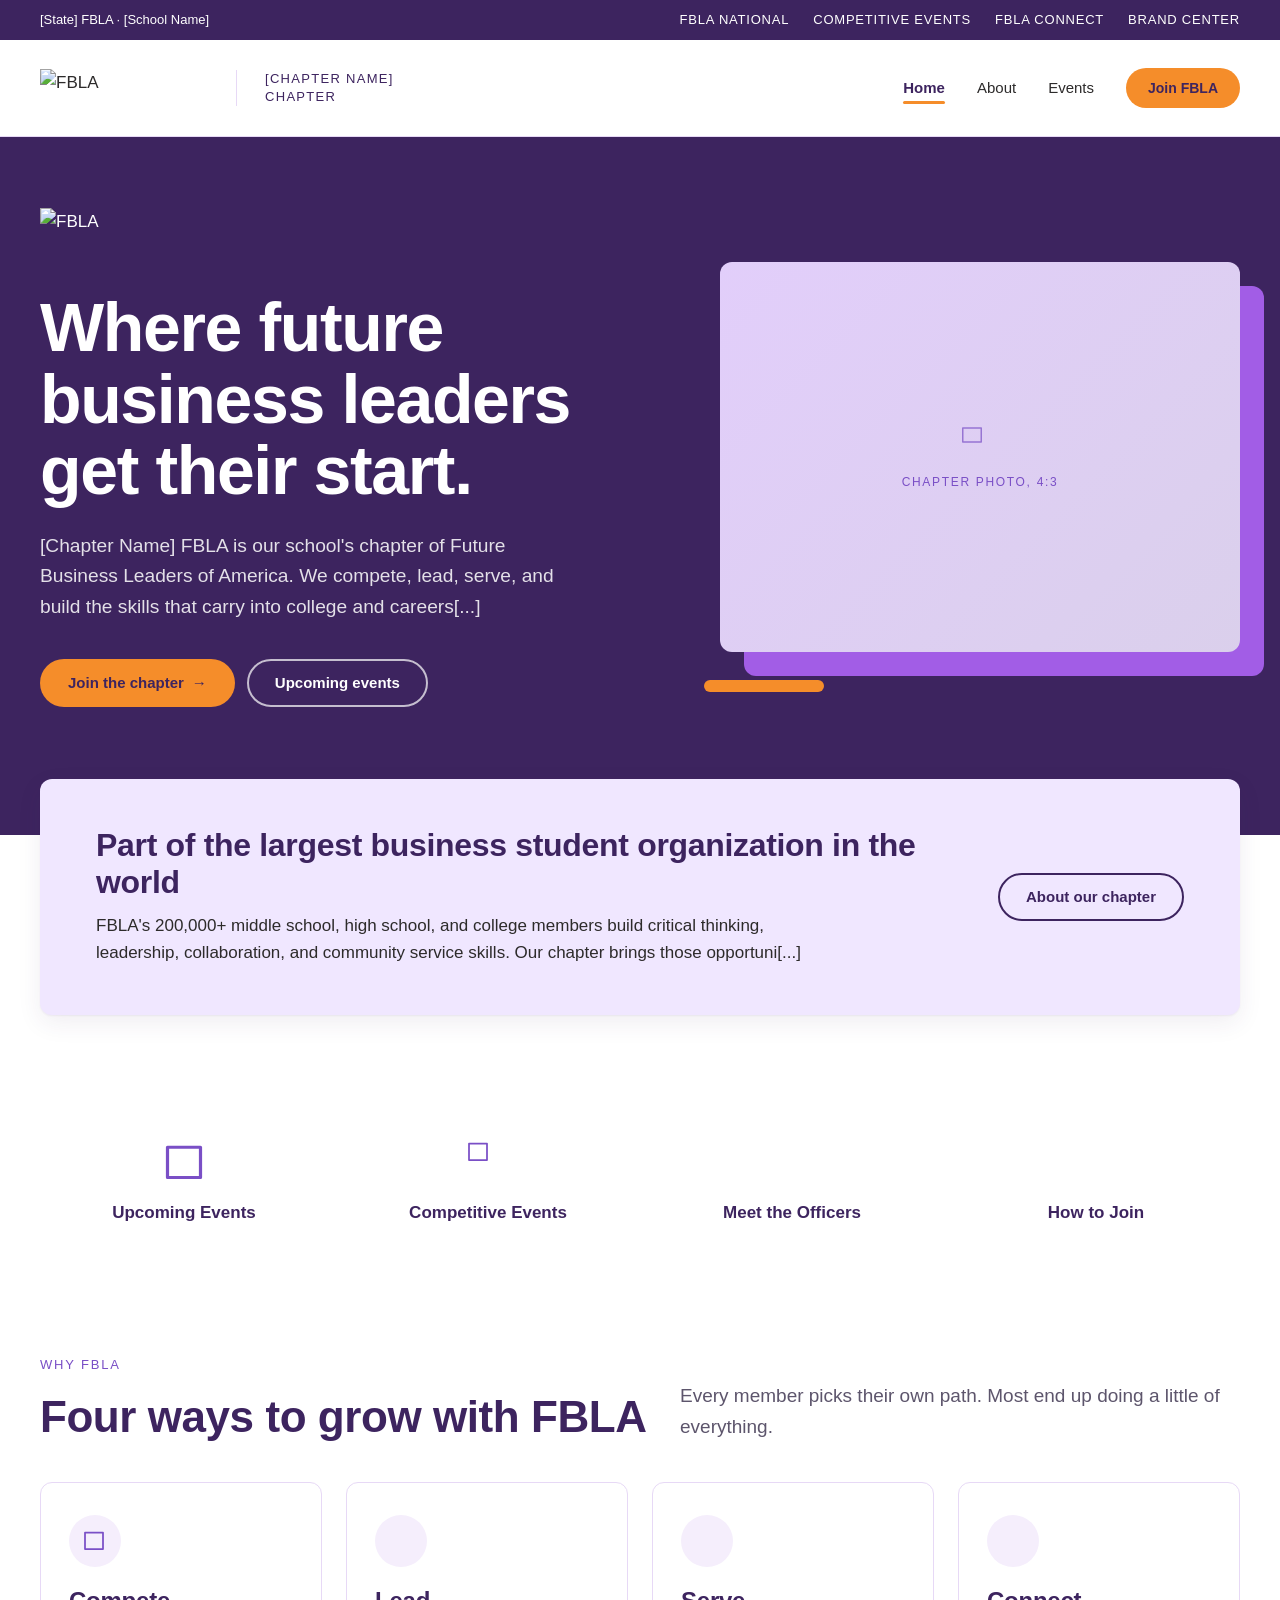
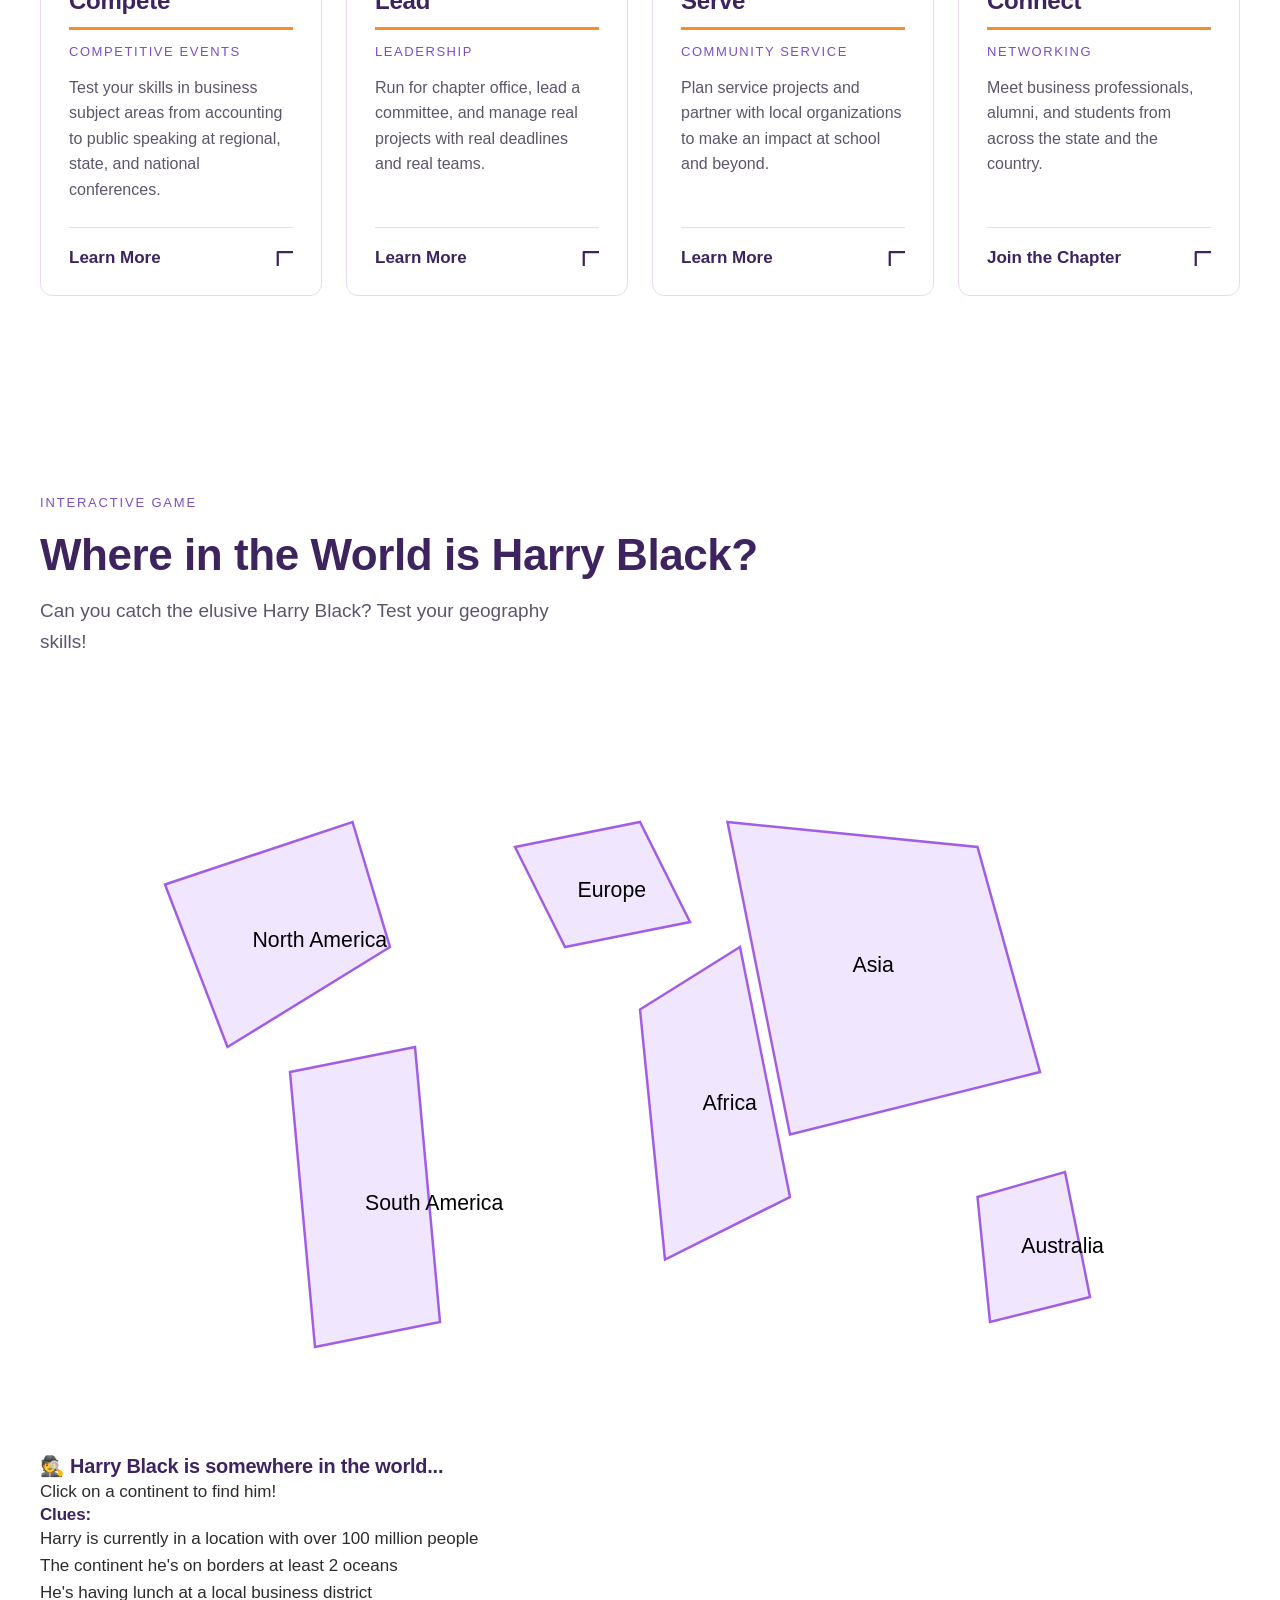
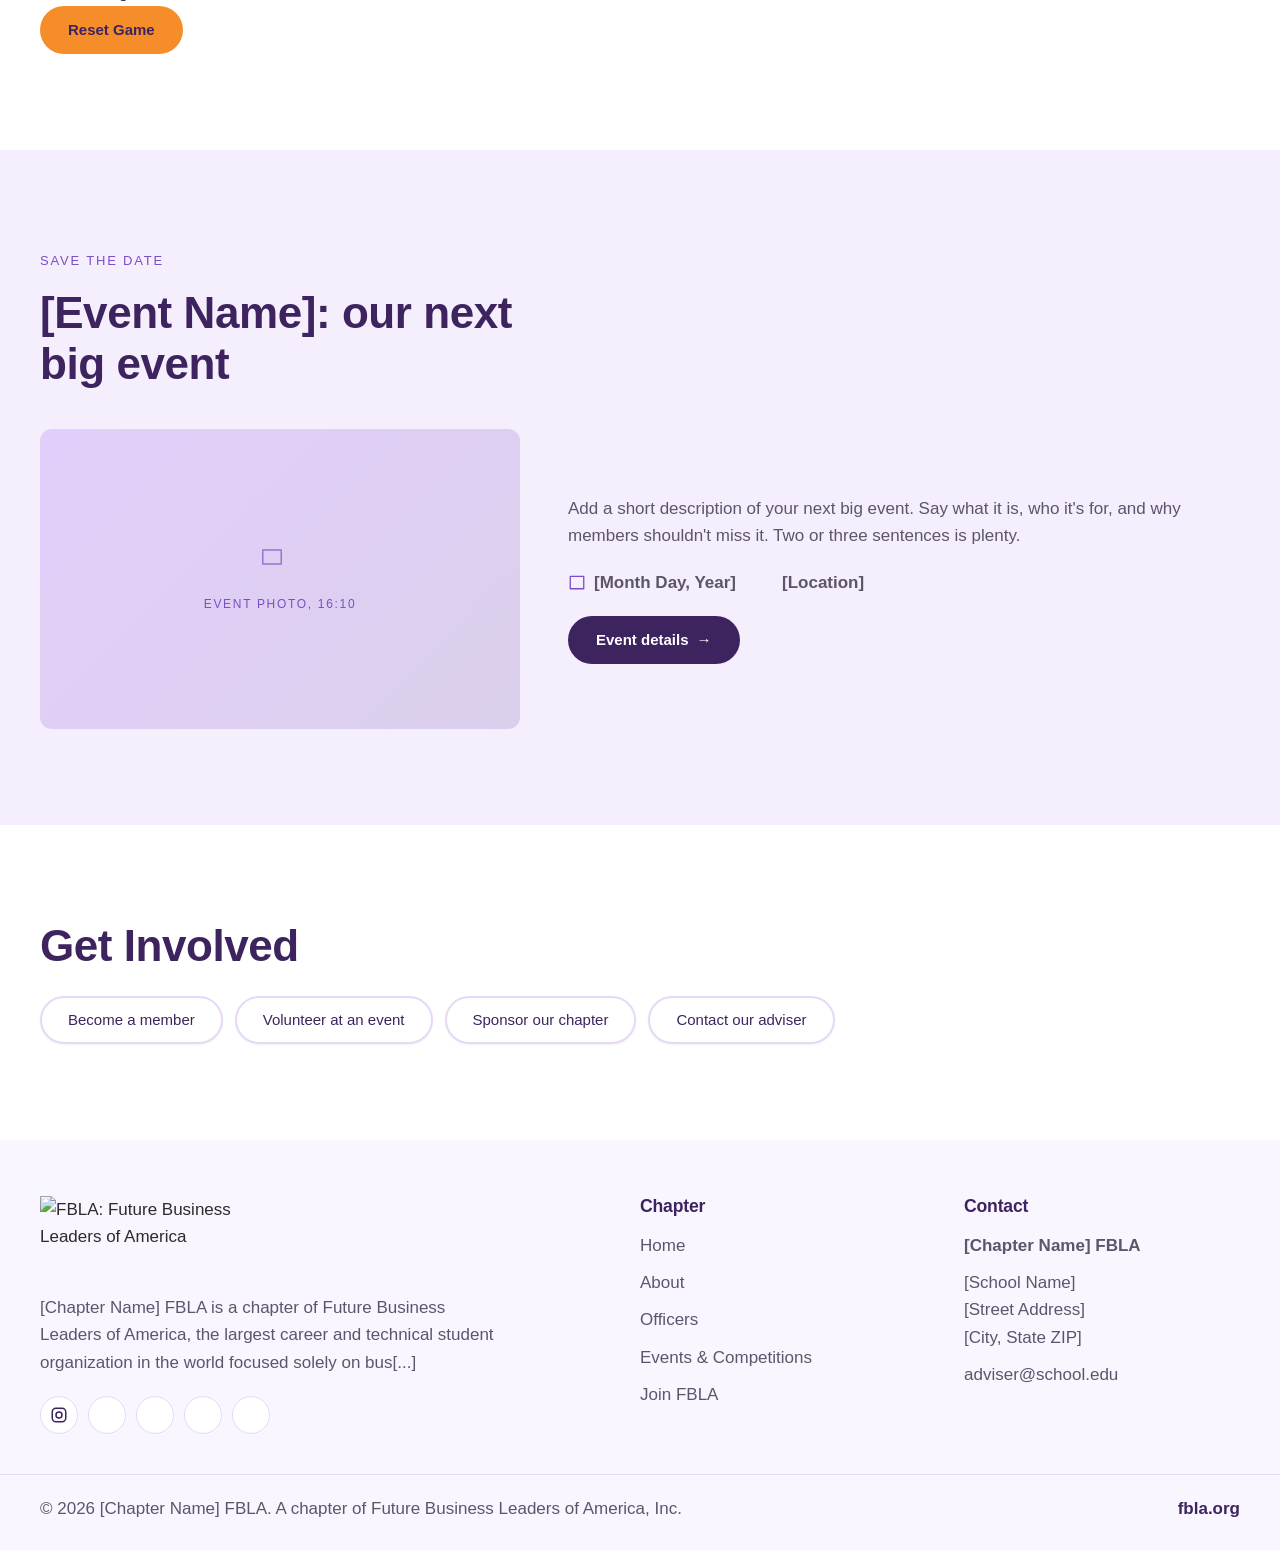
==== index.html @ 41932d93 "Add "Where in the World is Harry Black?" interactive section" ====
<!DOCTYPE html>
<html lang="en">
<head>
  <meta charset="UTF-8">
  <meta name="viewport" content="width=device-width, initial-scale=1.0">
  <title>[Chapter Name] FBLA</title>
  <meta name="description" content="[Chapter Name] FBLA: our school's chapter of Future Business Leaders of America.">
  <meta name="theme-color" content="#3d245f">

  <link rel="icon" type="image/png" sizes="32x32" href="assets/logos/web/favicon-32.png">
  <link rel="apple-touch-icon" href="assets/logos/web/favicon-180.png">
  <link rel="preload" href="assets/fonts/apercu-pro/woff2/Apercu-Pro-Bold.woff2" as="font" type="font/woff2" crossorigin>
  <link rel="preload" href="assets/fonts/apercu-pro/woff2/Apercu-Pro-Regular.woff2" as="font" type="font/woff2" crossorigin>
  <link rel="stylesheet" href="css/styles.css">
</head>
<body>
  <!-- Icon set (inline SVG sprite, referenced with <use href="#i-...">) -->
  <svg xmlns="http://www.w3.org/2000/svg" style="display:none">
    <defs>
      <symbol id="i-calendar" viewBox="0 0 24 24" fill="none" stroke="currentColor" stroke-width="1.75" stroke-linecap="round" stroke-linejoin="round"><rect x="3" y="4.5" width="18" height="16.5" [...]
      <symbol id="i-trophy" viewBox="0 0 24 24" fill="none" stroke="currentColor" stroke-width="1.75" stroke-linecap="round" stroke-linejoin="round"><path d="M7 4h10v5a5 5 0 0 1-10 0V4z"/><path d=[...]
      <symbol id="i-users" viewBox="0 0 24 24" fill="none" stroke="currentColor" stroke-width="1.75" stroke-linecap="round" stroke-linejoin="round"><circle cx="9" cy="8" r="3.5"/><path d="M2.5 20a[...]
      <symbol id="i-user-plus" viewBox="0 0 24 24" fill="none" stroke="currentColor" stroke-width="1.75" stroke-linecap="round" stroke-linejoin="round"><circle cx="10" cy="8" r="3.75"/><path d="M3[...]
      <symbol id="i-briefcase" viewBox="0 0 24 24" fill="none" stroke="currentColor" stroke-width="1.75" stroke-linecap="round" stroke-linejoin="round"><rect x="2.75" y="7" width="18.5" height="13[...]
      <symbol id="i-heart" viewBox="0 0 24 24" fill="none" stroke="currentColor" stroke-width="1.75" stroke-linecap="round" stroke-linejoin="round"><path d="M12 20s-7.5-4.6-7.5-10.2A4.3 4.3 0 0 1 [...]
      <symbol id="i-globe" viewBox="0 0 24 24" fill="none" stroke="currentColor" stroke-width="1.75" stroke-linecap="round" stroke-linejoin="round"><circle cx="12" cy="12" r="9.25"/><path d="M2.75[...]
      <symbol id="i-star" viewBox="0 0 24 24" fill="none" stroke="currentColor" stroke-width="1.75" stroke-linecap="round" stroke-linejoin="round"><path d="M12 3.25l2.6 5.5 6 .75-4.4 4.15 1.1 5.95[...]
      <symbol id="i-plane" viewBox="0 0 24 24" fill="none" stroke="currentColor" stroke-width="1.75" stroke-linecap="round" stroke-linejoin="round"><path d="M21 15.5l-8-4.5V5a1.5 1.5 0 0 0-3 0v6l-[...]
      <symbol id="i-pin" viewBox="0 0 24 24" fill="none" stroke="currentColor" stroke-width="1.75" stroke-linecap="round" stroke-linejoin="round"><path d="M12 21.25s-7-6.1-7-11.5a7 7 0 0 1 14 0c0 [...]
      <symbol id="i-clock" viewBox="0 0 24 24" fill="none" stroke="currentColor" stroke-width="1.75" stroke-linecap="round" stroke-linejoin="round"><circle cx="12" cy="12" r="9.25"/><path d="M12 7[...]
      <symbol id="i-mail" viewBox="0 0 24 24" fill="none" stroke="currentColor" stroke-width="1.75" stroke-linecap="round" stroke-linejoin="round"><rect x="2.75" y="5" width="18.5" height="14" rx=[...]
      <symbol id="i-image" viewBox="0 0 24 24" fill="none" stroke="currentColor" stroke-width="1.5" stroke-linecap="round" stroke-linejoin="round"><rect x="2.75" y="4" width="18.5" height="16" rx=[...]
      <symbol id="i-chevron" viewBox="0 0 24 24" fill="none" stroke="currentColor" stroke-width="2.25" stroke-linecap="round" stroke-linejoin="round"><path d="M9 5.5l6.5 6.5L9 18.5"/></symbol>
      <symbol id="i-instagram" viewBox="0 0 24 24" fill="none" stroke="currentColor" stroke-width="2"><rect x="3" y="3" width="18" height="18" rx="5"/><circle cx="12" cy="12" r="4"/><circle cx="17[...]
      <symbol id="i-facebook" viewBox="0 0 24 24" fill="currentColor"><path d="M13.5 21v-7.5h2.5l.4-3h-2.9V8.6c0-.87.25-1.46 1.5-1.46h1.55V4.46a20.6 20.6 0 0 0-2.25-.12c-2.25 0-3.8 1.37-3.8 3.9v2.[...]
      <symbol id="i-x" viewBox="0 0 24 24" fill="currentColor"><path d="M17.75 3h3.07l-6.7 7.66L22 21h-6.17l-4.83-6.32L5.47 21H2.4l7.17-8.2L2 3h6.33l4.37 5.77L17.75 3zm-1.08 16.2h1.7L7.4 4.7H5.58l[...]
      <symbol id="i-linkedin" viewBox="0 0 24 24" fill="currentColor"><path d="M4.98 3.5a2.5 2.5 0 1 1 0 5 2.5 2.5 0 0 1 0-5zM3 9.5h4V21H3V9.5zm6.5 0h3.8v1.6h.05c.53-1 1.83-2.05 3.77-2.05 4.03 0 4[...]
      <symbol id="i-youtube" viewBox="0 0 24 24" fill="currentColor"><path d="M23 7.2a3 3 0 0 0-2.1-2.1C19 4.6 12 4.6 12 4.6s-7 0-8.9.5A3 3 0 0 0 1 7.2 31 31 0 0 0 .5 12a31 31 0 0 0 .5 4.8 3 3 0 0[...]
    </defs>
  </svg>

  <a class="skip-link" href="#main">Skip to content</a>

  <!-- ===== Utility bar ===== -->
  <div class="utility-bar">
    <div class="container utility-bar__inner">
      <p>[State] FBLA &middot; [School Name]</p>
      <ul class="utility-bar__links">
        <li><a href="https://www.fbla.org/">FBLA National</a></li>
        <li><a href="https://www.fbla.org/high-school/competitive-events/">Competitive Events</a></li>
        <li><a href="https://connect.fbla.org/">FBLA Connect</a></li>
        <li><a href="https://www.fbla.org/brand-center/">Brand Center</a></li>
      </ul>
    </div>
  </div>

  <!-- ===== Header / navbar ===== -->
  <header class="site-header">
    <nav class="container nav" aria-label="Main">
      <a class="brand" href="index.html">
        <img class="brand__logo" src="assets/logos/web/fbla-horizontal-color.png" width="640" height="142" alt="FBLA">
        <span class="brand__chapter">[Chapter Name]<br>Chapter</span>
      </a>
      <button class="nav__toggle" type="button" aria-expanded="false" aria-controls="nav-links" aria-label="Open menu">
        <span></span><span></span><span></span>
      </button>
      <ul class="nav__links" id="nav-links">
        <li><a href="index.html" aria-current="page">Home</a></li>
        <li><a href="about.html">About</a></li>
        <li><a href="events.html">Events</a></li>
        <li><a class="btn btn--gold btn--sm" href="join.html">Join FBLA</a></li>
      </ul>
    </nav>
  </header>

  <main id="main">
    <!-- Hero -->
    <section class="hero">
      <div class="container hero__inner">
        <div>
          <img class="hero__logo" src="assets/logos/web/fbla-horizontal-reverse.png" width="640" height="142" alt="FBLA">
          <h1 class="display">Where future business leaders get their start.</h1>
          <p class="hero__lead">[Chapter Name] FBLA is our school's chapter of Future Business Leaders of America. We compete, lead, serve, and build the skills that carry into college and careers[...]
          <div class="btn-row">
            <a class="btn btn--gold" href="join.html">Join the chapter <span class="arrow" aria-hidden="true">&rarr;</span></a>
            <a class="btn btn--outline-light" href="events.html">Upcoming events</a>
          </div>
        </div>
        <div class="hero__media">
          <div class="photo" role="img" aria-label="Photo placeholder: Chapter photo, 4:3"><div><svg aria-hidden="true"><use href="#i-image"/></svg>Chapter photo, 4:3</div></div>
        </div>
      </div>
    </section>

    <!-- Mission callout -->
    <section>
      <div class="container">
        <div class="callout callout--overlap">
          <div>
            <h2 class="h2">Part of the largest business student organization in the world</h2>
            <p>FBLA's 200,000+ middle school, high school, and college members build critical thinking, leadership, collaboration, and community service skills. Our chapter brings those opportuni[...]
          </div>
          <a class="btn btn--outline" href="about.html">About our chapter</a>
        </div>
      </div>
    </section>

    <!-- Quick links -->
    <section class="section">
      <div class="container">
        <h2 class="visually-hidden">Quick links</h2>
        <ul class="quick-links">
          <li><a class="quick-link" href="events.html"><svg aria-hidden="true"><use href="#i-calendar"/></svg>Upcoming Events</a></li>
          <li><a class="quick-link" href="events.html#competitive-events"><svg aria-hidden="true"><use href="#i-trophy"/></svg>Competitive Events</a></li>
          <li><a class="quick-link" href="about.html#officers"><svg aria-hidden="true"><use href="#i-users"/></svg>Meet the Officers</a></li>
          <li><a class="quick-link" href="join.html"><svg aria-hidden="true"><use href="#i-user-plus"/></svg>How to Join</a></li>
        </ul>
      </div>
    </section>

    <!-- Four ways to grow -->
    <section class="section section--tight">
      <div class="container">
        <div class="section__head">
          <div>
            <span class="eyebrow">Why FBLA</span>
            <h2 class="h2">Four ways to grow with FBLA</h2>
          </div>
          <p class="lead">Every member picks their own path. Most end up doing a little of everything.</p>
        </div>
        <div class="card-grid">
          <article class="card">
            <span class="card__icon"><svg aria-hidden="true"><use href="#i-trophy"/></svg></span>
            <h3 class="card__title">Compete</h3>
            <p class="card__sub">Competitive events</p>
            <p class="card__body">Test your skills in business subject areas from accounting to public speaking at regional, state, and national conferences.</p>
            <a class="card__link" href="events.html#competitive-events">Learn More <svg aria-hidden="true"><use href="#i-chevron"/></svg></a>
          </article>
          <article class="card">
            <span class="card__icon"><svg aria-hidden="true"><use href="#i-briefcase"/></svg></span>
            <h3 class="card__title">Lead</h3>
            <p class="card__sub">Leadership</p>
            <p class="card__body">Run for chapter office, lead a committee, and manage real projects with real deadlines and real teams.</p>
            <a class="card__link" href="about.html#officers">Learn More <svg aria-hidden="true"><use href="#i-chevron"/></svg></a>
          </article>
          <article class="card">
            <span class="card__icon"><svg aria-hidden="true"><use href="#i-heart"/></svg></span>
            <h3 class="card__title">Serve</h3>
            <p class="card__sub">Community service</p>
            <p class="card__body">Plan service projects and partner with local organizations to make an impact at school and beyond.</p>
            <a class="card__link" href="join.html">Learn More <svg aria-hidden="true"><use href="#i-chevron"/></svg></a>
          </article>
          <article class="card">
            <span class="card__icon"><svg aria-hidden="true"><use href="#i-globe"/></svg></span>
            <h3 class="card__title">Connect</h3>
            <p class="card__sub">Networking</p>
            <p class="card__body">Meet business professionals, alumni, and students from across the state and the country.</p>
            <a class="card__link" href="join.html">Join the Chapter <svg aria-hidden="true"><use href="#i-chevron"/></svg></a>
          </article>
        </div>
      </div>
    </section>

    <!-- Where in the World is Harry Black? -->
    <section class="section harry-black">
      <div class="container">
        <div class="section__head">
          <div>
            <span class="eyebrow">Interactive Game</span>
            <h2 class="h2">Where in the World is Harry Black?</h2>
          </div>
          <p class="lead">Can you catch the elusive Harry Black? Test your geography skills!</p>
        </div>
        <div class="harry-black__content">
          <div class="harry-black__game">
            <div class="harry-black__map">
              <svg viewBox="0 0 960 600" xmlns="http://www.w3.org/2000/svg" class="world-map">
                <!-- Simplified world map regions -->
                <g class="map-region" data-location="North America" onclick="checkLocation('North America')">
                  <path d="M 100 150 L 250 100 L 280 200 L 150 280 Z" fill="#f0e7ff" stroke="#a25de6" stroke-width="2"/>
                  <text x="170" y="200" class="map-label">North America</text>
                </g>
                <g class="map-region" data-location="Europe" onclick="checkLocation('Europe')">
                  <path d="M 380 120 L 480 100 L 520 180 L 420 200 Z" fill="#f0e7ff" stroke="#a25de6" stroke-width="2"/>
                  <text x="430" y="160" class="map-label">Europe</text>
                </g>
                <g class="map-region" data-location="Africa" onclick="checkLocation('Africa')">
                  <path d="M 480 250 L 560 200 L 600 400 L 500 450 Z" fill="#f0e7ff" stroke="#a25de6" stroke-width="2"/>
                  <text x="530" y="330" class="map-label">Africa</text>
                </g>
                <g class="map-region" data-location="Asia" onclick="checkLocation('Asia')">
                  <path d="M 550 100 L 750 120 L 800 300 L 600 350 Z" fill="#f0e7ff" stroke="#a25de6" stroke-width="2"/>
                  <text x="650" y="220" class="map-label">Asia</text>
                </g>
                <g class="map-region" data-location="Australia" onclick="checkLocation('Australia')">
                  <path d="M 750 400 L 820 380 L 840 480 L 760 500 Z" fill="#f0e7ff" stroke="#a25de6" stroke-width="2"/>
                  <text x="785" y="445" class="map-label">Australia</text>
                </g>
                <g class="map-region" data-location="South America" onclick="checkLocation('South America')">
                  <path d="M 200 300 L 300 280 L 320 500 L 220 520 Z" fill="#f0e7ff" stroke="#a25de6" stroke-width="2"/>
                  <text x="260" y="410" class="map-label">South America</text>
                </g>
              </svg>
            </div>
            <div class="harry-black__panel">
              <div class="harry-black__status" id="statusBox">
                <h3>🕵️ Harry Black is somewhere in the world...</h3>
                <p>Click on a continent to find him!</p>
              </div>
              <div class="harry-black__clues">
                <h4>Clues:</h4>
                <ul id="cluesList">
                  <li>Harry is currently in a location with over 100 million people</li>
                  <li>The continent he's on borders at least 2 oceans</li>
                  <li>He's having lunch at a local business district</li>
                </ul>
              </div>
              <button class="btn btn--gold" onclick="resetGame()">Reset Game</button>
            </div>
          </div>
        </div>
      </div>
    </section>

    <!-- Save the date -->
    <section class="section section--tint">
      <div class="container">
        <span class="eyebrow">Save the date</span>
        <h2 class="h2 feature__title">[Event Name]: our next big event</h2>
        <div class="feature__grid">
          <div class="photo" role="img" aria-label="Photo placeholder: Event photo, 16:10"><div><svg aria-hidden="true"><use href="#i-image"/></svg>Event photo, 16:10</div></div>
          <div class="feature__body">
            <p>Add a short description of your next big event. Say what it is, who it's for, and why members shouldn't miss it. Two or three sentences is plenty.</p>
            <p class="meta">
              <span><svg aria-hidden="true"><use href="#i-calendar"/></svg>[Month Day, Year]</span>
              <span><svg aria-hidden="true"><use href="#i-pin"/></svg>[Location]</span>
            </p>
            <a class="btn btn--navy" href="events.html">Event details <span class="arrow" aria-hidden="true">&rarr;</span></a>
          </div>
        </div>
      </div>
    </section>

    <!-- Get involved -->
    <section class="section">
      <div class="container">
        <h2 class="h2">Get Involved</h2>
        <div class="btn-row btn-row--spaced">
          <a class="btn btn--soft" href="join.html">Become a member</a>
          <a class="btn btn--soft" href="events.html">Volunteer at an event</a>
          <a class="btn btn--soft" href="mailto:adviser@school.edu?subject=Sponsoring%20our%20FBLA%20chapter">Sponsor our chapter</a>
          <a class="btn btn--soft" href="mailto:adviser@school.edu">Contact our adviser</a>
        </div>
      </div>
    </section>
  </main>

  <!-- ===== Footer ===== -->
  <footer class="site-footer">
    <div class="container footer__main">
      <div class="footer__brand">
        <img class="footer__logo" src="assets/logos/web/fbla-fullname-color.png" width="900" height="282" alt="FBLA: Future Business Leaders of America">
        <p class="footer__tagline">[Chapter Name] FBLA is a chapter of Future Business Leaders of America, the largest career and technical student organization in the world focused solely on bus[...]
        <!-- Replace these with your chapter's own accounts -->
        <ul class="social" aria-label="Social media">
          <li><a href="https://instagram.com/fbla_national/" aria-label="Instagram"><svg aria-hidden="true"><use href="#i-instagram"/></svg></a></li>
          <li><a href="https://www.facebook.com/FutureBusinessLeaders" aria-label="Facebook"><svg aria-hidden="true"><use href="#i-facebook"/></svg></a></li>
          <li><a href="https://x.com/FBLA_National" aria-label="X"><svg aria-hidden="true"><use href="#i-x"/></svg></a></li>
          <li><a href="https://www.linkedin.com/company/future-business-leaders-america/" aria-label="LinkedIn"><svg aria-hidden="true"><use href="#i-linkedin"/></svg></a></li>
          <li><a href="https://www.youtube.com/c/fblapblinc" aria-label="YouTube"><svg aria-hidden="true"><use href="#i-youtube"/></svg></a></li>
        </ul>
      </div>
      <div>
        <h2 class="footer__heading">Chapter</h2>
        <ul class="footer__list">
          <li><a href="index.html">Home</a></li>
          <li><a href="about.html">About</a></li>
          <li><a href="about.html#officers">Officers</a></li>
          <li><a href="events.html">Events &amp; Competitions</a></li>
          <li><a href="join.html">Join FBLA</a></li>
        </ul>
      </div>
      <div>
        <h2 class="footer__heading">Contact</h2>
        <ul class="footer__list">
          <li><strong>[Chapter Name] FBLA</strong></li>
          <li>[School Name]<br>[Street Address]<br>[City, State ZIP]</li>
          <li><a href="mailto:adviser@school.edu">adviser@school.edu</a></li>
        </ul>
      </div>
    </div>
    <div class="footer__bottom">
      <div class="container">
        <p>&copy; <span data-year>2026</span> [Chapter Name] FBLA. A chapter of Future Business Leaders of America, Inc.</p>
        <a href="https://www.fbla.org/">fbla.org</a>
      </div>
    </div>
  </footer>

  <script src="js/main.js"></script>
  <script>
    const harryBlackLocation = "Asia"; // Harry is in Asia
    let attempts = 0;

    function checkLocation(location) {
      attempts++;
      const statusBox = document.getElementById('statusBox');
      
      if (location === harryBlackLocation) {
        statusBox.innerHTML = `
          <h3>🎉 You Found Harry Black!</h3>
          <p>Harry Black was hiding in <strong>${location}</strong>! You found him in ${attempts} attempt${attempts > 1 ? 's' : ''}.</p>
        `;
        statusBox.classList.add('found');
        document.querySelectorAll('.map-region').forEach(el => el.style.pointerEvents = 'none');
      } else {
        statusBox.innerHTML = `
          <h3>❌ Not quite...</h3>
          <p>Harry Black is not in ${location}. Try another continent! (${attempts} attempt${attempts > 1 ? 's' : ''} so far)</p>
        `;
        statusBox.classList.remove('found');
      }
    }

    function resetGame() {
      attempts = 0;
      const statusBox = document.getElementById('statusBox');
      statusBox.innerHTML = `
        <h3>🕵️ Harry Black is somewhere in the world...</h3>
        <p>Click on a continent to find him!</p>
      `;
      statusBox.classList.remove('found');
      document.querySelectorAll('.map-region').forEach(el => el.style.pointerEvents = 'auto');
    }
  </script>
</body>
</html>
---- css/styles.css ----
/* ==========================================================================
    Fonts: Apercu Pro (FBLA primary typeface), self-hosted
    ========================================================================== */
@font-face {
  font-family: "Apercu Pro";
  src: url("../assets/fonts/apercu-pro/woff2/Apercu-Pro-Regular.woff2") format("woff2");
  font-weight: 400;
  font-style: normal;
  font-display: swap;
}

@font-face {
  font-family: "Apercu Pro";
  src: url("../assets/fonts/apercu-pro/woff2/Apercu-Pro-Italic.woff2") format("woff2");
  font-weight: 400;
  font-style: italic;
  font-display: swap;
}

@font-face {
  font-family: "Apercu Pro";
  src: url("../assets/fonts/apercu-pro/woff2/Apercu-Pro-Medium.woff2") format("woff2");
  font-weight: 500;
  font-style: normal;
  font-display: swap;
}

@font-face {
  font-family: "Apercu Pro";
  src: url("../assets/fonts/apercu-pro/woff2/Apercu-Pro-Bold.woff2") format("woff2");
  font-weight: 700;
  font-style: normal;
  font-display: swap;
}

@font-face {
  font-family: "Apercu Pro";
  src: url("../assets/fonts/apercu-pro/woff2/Apercu-Pro-Bold-Italic.woff2") format("woff2");
  font-weight: 700;
  font-style: italic;
  font-display: swap;
}

/* ==========================================================================
    Design tokens (FBLA Brand Guidebook, "no exceptions")
    ========================================================================== */
:root {
  /* Primary */
  --navy: #3d245f;
  --blue: #7a4fc6;
  --gold: #f58d2a;
  /* Secondary */
  --cobalt: #a25de6;
  --white: #ffffff;
  --black: #2d2b2b;

  /* UI tints derived from the palette (surfaces and lines only) */
  --blue-50: #f5eefc;
  --blue-100: #f0e7ff;
  --line: #e7d9f6;
  --text-muted: #5d556c;

  --font: "Apercu Pro", Arial, sans-serif;

  --container: 1200px;
  --gutter: 24px;
  --section-space: 96px;
  --header-height: 96px;
  --radius: 12px;
  --shadow: 0 1px 2px rgba(61, 36, 95, 0.06), 0 8px 24px rgba(61, 36, 95, 0.08);

  --ease: cubic-bezier(0.2, 0, 0, 1);
  --duration: 200ms;
}

@media (max-width: 767px) {
  :root {
    --gutter: 20px;
    --section-space: 64px;
    --header-height: 76px;
  }
}

/* ==========================================================================
    Base
    ========================================================================== */
*,
*::before,
*::after {
  box-sizing: border-box;
}

html {
  -webkit-text-size-adjust: 100%;
  scroll-behavior: smooth;
}

body {
  display: flex;
  flex-direction: column;
  min-height: 100vh;
  margin: 0;
  background: var(--white);
  color: var(--black);
  font-family: var(--font);
  font-size: 17px;
  line-height: 1.6;
  -webkit-font-smoothing: antialiased;
  -moz-osx-font-smoothing: grayscale;
}

main {
  flex: 1;
}

body.menu-open {
  overflow: hidden;
}

img {
  display: block;
  max-width: 100%;
  height: auto;
}

h1,
h2,
h3,
h4 {
  margin: 0;
  color: var(--navy);
  font-weight: 700;
  letter-spacing: -0.01em;
  line-height: 1.15;
}

p {
  margin: 0;
}

a {
  color: inherit;
  text-decoration: none;
}

ul,
ol {
  margin: 0;
  padding: 0;
  list-style: none;
}

svg {
  flex-shrink: 0;
}

:focus-visible {
  outline: 3px solid var(--gold);
  outline-offset: 3px;
}

::selection {
  background: var(--gold);
  color: var(--navy);
}

.skip-link {
  position: absolute;
  top: 12px;
  left: 12px;
  z-index: 100;
  padding: 10px 16px;
  border-radius: 999px;
  background: var(--gold);
  color: var(--navy);
  font-size: 14px;
  font-weight: 700;
  transform: translateY(-200%);
}

.skip-link:focus {
  transform: none;
}

.visually-hidden {
  position: absolute;
  width: 1px;
  height: 1px;
  overflow: hidden;
  clip: rect(0 0 0 0);
  white-space: nowrap;
}

/* ==========================================================================
    Layout helpers
    ========================================================================== */
.container {
  width: 100%;
  max-width: calc(var(--container) + var(--gutter) * 2);
  margin: 0 auto;
  padding: 0 var(--gutter);
}

.section {
  padding: var(--section-space) 0;
}

.section--tight {
  padding-top: 0;
}

.section--tint {
  background: var(--blue-50);
}

.section__head {
  display: flex;
  flex-wrap: wrap;
  align-items: flex-end;
  justify-content: space-between;
  gap: 16px 32px;
  margin-bottom: 40px;
}

.section__head .lead {
  max-width: 560px;
}

/* ==========================================================================
    Typography
    ========================================================================== */
/* Brand guide: Medium, uppercase for subheads */
.eyebrow {
  display: inline-block;
  margin-bottom: 16px;
  color: var(--blue);
  font-size: 13px;
  font-weight: 500;
  letter-spacing: 0.14em;
  text-transform: uppercase;
}

.display {
  font-size: clamp(2.5rem, 5.6vw, 4.25rem);
  line-height: 1.05;
  letter-spacing: -0.02em;
}

.h2 {
  font-size: clamp(1.875rem, 3.6vw, 2.75rem);
}

.h3 {
  font-size: 1.25rem;
  line-height: 1.25;
}

.lead {
  font-size: clamp(1.0625rem, 1.5vw, 1.1875rem);
  color: var(--text-muted);
}

.callout-text {
  font-style: italic;
}

.text-link {
  display: inline-flex;
  align-items: center;
  gap: 6px;
  color: var(--blue);
  font-weight: 700;
}

.text-link:hover {
  text-decoration: underline;
  text-decoration-thickness: 2px;
  text-underline-offset: 4px;
}

/* ==========================================================================
    Buttons (pill buttons, as on fbla.org)
    ========================================================================== */
.btn {
  display: inline-flex;
  align-items: center;
  justify-content: center;
  gap: 8px;
  min-height: 48px;
  padding: 12px 26px;
  border: 2px solid transparent;
  border-radius: 999px;
  font-family: var(--font);
  font-size: 15px;
  font-weight: 700;
  line-height: 1.2;
  cursor: pointer;
  transition:
    background-color var(--duration) var(--ease),
    color var(--duration) var(--ease),
    border-color var(--duration) var(--ease),
    box-shadow var(--duration) var(--ease);
}

.btn--gold {
  background: var(--gold);
  color: var(--navy);
}

.btn--gold:hover {
  background: #ff9d48;
  box-shadow: 0 6px 18px rgba(245, 141, 42, 0.35);
}

.btn--navy {
  background: var(--navy);
  color: var(--white);
}

.btn--navy:hover {
  background: var(--blue);
}

.btn--outline {
  border-color: var(--navy);
  color: var(--navy);
}

.btn--outline:hover {
  background: var(--navy);
  color: var(--white);
}

.btn--outline-light {
  border-color: rgba(255, 255, 255, 0.7);
  color: var(--white);
}

.btn--outline-light:hover {
  border-color: var(--white);
  background: var(--white);
  color: var(--navy);
}

.btn--soft {
  border-color: var(--line);
  background: var(--white);
  color: var(--navy);
  font-weight: 500;
  box-shadow: 0 1px 2px rgba(61, 36, 95, 0.06);
}

.btn--soft:hover {
  border-color: var(--blue);
  color: var(--blue);
}

.btn--sm {
  min-height: 40px;
  padding: 8px 20px;
  font-size: 14px;
}

.btn .arrow {
  transition: transform var(--duration) var(--ease);
}

.btn:hover .arrow {
  transform: translateX(3px);
}

.btn-row {
  display: flex;
  flex-wrap: wrap;
  gap: 12px;
}

.btn-row--spaced {
  margin-top: 24px;
}

/* ==========================================================================
    Utility bar (navy strip above the header)
    ========================================================================== */
.utility-bar {
  background: var(--navy);
  color: var(--white);
  font-size: 13px;
  font-weight: 500;
}

.utility-bar__inner {
  display: flex;
  align-items: center;
  justify-content: space-between;
  gap: 24px;
  min-height: 40px;
}

.utility-bar__links {
  display: flex;
  align-items: center;
  gap: 24px;
  letter-spacing: 0.06em;
  text-transform: uppercase;
}

.utility-bar__links a:hover {
  color: var(--gold);
}

@media (max-width: 767px) {
  .utility-bar {
    display: none;
  }
}

/* ==========================================================================
    Header / navbar
    ========================================================================== */
.site-header {
  position: sticky;
  top: 0;
  z-index: 50;
  background: var(--white);
  box-shadow: 0 1px 0 var(--line);
  transition: box-shadow var(--duration) var(--ease);
}

.site-header.is-scrolled {
  box-shadow: 0 1px 0 var(--line), 0 6px 20px rgba(61, 36, 95, 0.08);
}

.nav {
  display: flex;
  align-items: center;
  justify-content: space-between;
  gap: 24px;
  height: var(--header-height);
}

/* Logo: 168px wide, so brand clear space (1/6 of width) is 28px.
   A 96px header leaves ~30px above and below the 37px-tall logo. */
.brand {
  display: flex;
  align-items: center;
  gap: 28px;
}

.brand__logo {
  width: 168px;
}

.brand__chapter {
  padding-left: 28px;
  border-left: 1px solid var(--line);
  color: var(--navy);
  font-size: 13px;
  font-weight: 500;
  line-height: 1.35;
  letter-spacing: 0.1em;
  text-transform: uppercase;
}

.nav__links {
  display: flex;
  align-items: center;
  gap: 32px;
  font-size: 15px;
  font-weight: 500;
}

.nav__links a:not(.btn) {
  position: relative;
  padding: 8px 0;
  color: var(--black);
  transition: color var(--duration) var(--ease);
}

.nav__links a:not(.btn)::after {
  content: "";
  position: absolute;
  right: 0;
  bottom: 0;
  left: 0;
  height: 3px;
  border-radius: 3px;
  background: var(--gold);
  transform: scaleX(0);
  transition: transform var(--duration) var(--ease);
}

.nav__links a:not(.btn):hover,
.nav__links a[aria-current="page"] {
  color: var(--navy);
}

.nav__links a:not(.btn):hover::after,
.nav__links a[aria-current="page"]::after {
  transform: scaleX(1);
}

.nav__links a[aria-current="page"] {
  font-weight: 700;
}

.nav__links .btn[aria-current="page"] {
  box-shadow: 0 0 0 3px var(--blue-100);
}

.nav__toggle {
  display: none;
  position: relative;
  width: 44px;
  height: 44px;
  margin-right: -10px;
  padding: 0;
  border: 0;
  background: none;
  color: var(--navy);
  cursor: pointer;
}

.nav__toggle span {
  position: absolute;
  left: 11px;
  width: 22px;
  height: 2px;
  border-radius: 2px;
  background: currentColor;
  transition: transform var(--duration) var(--ease), opacity var(--duration) var(--ease);
}

.nav__toggle span:nth-child(1) {
  top: 14px;
}

.nav__toggle span:nth-child(2) {
  top: 21px;
}

.nav__toggle span:nth-child(3) {
  top: 28px;
}

.nav__toggle[aria-expanded="true"] span:nth-child(1) {
  transform: translateY(7px) rotate(45deg);
}

.nav__toggle[aria-expanded="true"] span:nth-child(2) {
  opacity: 0;
}

.nav__toggle[aria-expanded="true"] span:nth-child(3) {
  transform: translateY(-7px) rotate(-45deg);
}

@media (max-width: 1023px) {
  .brand__chapter {
    display: none;
  }
}

@media (max-width: 767px) {
  .brand__logo {
    width: 132px;
  }

  .nav__toggle {
    display: block;
  }

  .nav__links {
    position: fixed;
    inset: var(--header-height) 0 0 0;
    flex-direction: column;
    align-items: stretch;
    gap: 0;
    padding: 16px var(--gutter) 32px;
    background: var(--white);
    font-size: 22px;
    opacity: 0;
    visibility: hidden;
    transition:
      opacity var(--duration) var(--ease),
      visibility var(--duration);
  }

  .nav__links.is-open {
    opacity: 1;
    visibility: visible;
  }

  .nav__links li {
    border-bottom: 1px solid var(--line);
  }

  .nav__links li:last-child {
    margin-top: 24px;
    border-bottom: 0;
  }

  .nav__links a:not(.btn) {
    display: block;
    padding: 16px 0;
  }

  .nav__links a:not(.btn)::after {
    display: none;
  }

  .nav__links a[aria-current="page"] {
    color: var(--blue);
  }

  .nav__links .btn {
    width: 100%;
    min-height: 56px;
    font-size: 17px;
  }
}

/* ==========================================================================
    Home: hero (navy panel + photo, like the fbla.org slider)
    ========================================================================== */
.hero {
  position: relative;
  overflow: hidden;
  background: var(--navy);
  color: var(--white);
}

.hero__inner {
  display: grid;
  grid-template-columns: minmax(0, 6fr) minmax(0, 5fr);
  align-items: center;
  gap: 56px;
  min-height: 560px;
  padding-top: 72px;
  padding-bottom: 128px;
}

/* Reverse logo on navy (brand guide p.20); 200px wide = 33px clear space */
.hero__logo {
  width: 200px;
  margin-bottom: 40px;
}

.hero .eyebrow {
  color: var(--gold);
}

.hero .display {
  margin-bottom: 24px;
  color: var(--white);
}

/* Brand guide: Medium for body copy on dark backgrounds */
.hero__lead {
  max-width: 540px;
  margin-bottom: 36px;
  color: rgba(255, 255, 255, 0.86);
  font-size: clamp(1.0625rem, 1.5vw, 1.25rem);
  font-weight: 500;
}

.hero__media {
  position: relative;
}

/* Gold + cobalt accent bars behind the photo */
.hero__media::before {
  content: "";
  position: absolute;
  inset: 24px -24px -24px 24px;
  border-radius: var(--radius);
  background: var(--cobalt);
}

.hero__media::after {
  content: "";
  position: absolute;
  bottom: -40px;
  left: -16px;
  width: 120px;
  height: 12px;
  border-radius: 12px;
  background: var(--gold);
}

.hero__media .photo {
  position: relative;
  z-index: 1;
  aspect-ratio: 4 / 3;
}

/* ==========================================================================
    Photo placeholder (swap for <img> when you have real photos)
    ========================================================================== */
.photo {
  display: grid;
  place-items: center;
  overflow: hidden;
  border-radius: var(--radius);
  background:
    linear-gradient(135deg, rgba(162, 93, 230, 0.18), rgba(61, 36, 95, 0.12)),
    var(--blue-100);
  color: var(--blue);
  font-size: 12px;
  font-weight: 500;
  letter-spacing: 0.14em;
  text-align: center;
  text-transform: uppercase;
}

.photo svg {
  display: block;
  width: 40px;
  height: 40px;
  margin: 0 auto 10px;
  opacity: 0.7;
}

.photo img {
  width: 100%;
  height: 100%;
  object-fit: cover;
}

/* ==========================================================================
    Callout band (light blue, rounded)
    ========================================================================== */
.callout {
  display: grid;
  grid-template-columns: minmax(0, 1fr) auto;
  align-items: center;
  gap: 24px 48px;
  padding: 48px 56px;
  border-radius: var(--radius);
  background: var(--blue-100);
}

.callout .h2 {
  margin-bottom: 12px;
  font-size: clamp(1.5rem, 2.6vw, 2rem);
}

.callout p {
  max-width: 720px;
  color: var(--black);
}

.callout--overlap {
  position: relative;
  z-index: 2;
  margin-top: -56px;
  box-shadow: var(--shadow);
}

/* ==========================================================================
    Quick links (icon row)
    ========================================================================== */
.quick-links {
  display: grid;
  grid-template-columns: repeat(4, 1fr);
  gap: 16px;
}

.quick-link {
  display: flex;
  flex-direction: column;
  align-items: center;
  gap: 16px;
  padding: 28px 16px;
  border-radius: var(--radius);
  color: var(--navy);
  font-weight: 700;
  text-align: center;
  transition: background-color var(--duration) var(--ease);
}

.quick-link svg {
  width: 44px;
  height: 44px;
  color: var(--blue);
  transition: transform var(--duration) var(--ease);
}

.quick-link:hover {
  background: var(--blue-50);
}

.quick-link:hover svg {
  transform: translateY(-3px);
}

/* ==========================================================================
    Cards (modeled on the fbla.org division cards)
    ========================================================================== */
.card-grid {
  display: grid;
  grid-template-columns: repeat(4, 1fr);
  gap: 24px;
}

.card-grid--3 {
  grid-template-columns: repeat(3, 1fr);
}

.card {
  display: flex;
  flex-direction: column;
  padding: 32px 28px 24px;
  border: 1px solid var(--line);
  border-radius: var(--radius);
  background: var(--white);
  transition:
    border-color var(--duration) var(--ease),
    box-shadow var(--duration) var(--ease),
    transform var(--duration) var(--ease);
}

a.card:hover,
.card:has(a:hover) {
  border-color: transparent;
  box-shadow: var(--shadow);
  transform: translateY(-2px);
}

.card__icon {
  display: grid;
  place-items: center;
  width: 52px;
  height: 52px;
  margin-bottom: 20px;
  border-radius: 50%;
  background: var(--blue-50);
  color: var(--blue);
}

.card__icon svg {
  width: 26px;
  height: 26px;
}

.card__title {
  padding-bottom: 12px;
  border-bottom: 3px solid var(--gold);
  color: var(--navy);
  font-size: 1.5rem;
}

.card__sub {
  margin-top: 12px;
  color: var(--blue);
  font-size: 13px;
  font-weight: 500;
  letter-spacing: 0.12em;
  text-transform: uppercase;
}

.card__body {
  flex: 1;
  margin-top: 12px;
  color: var(--text-muted);
  font-size: 16px;
}

.card__link {
  display: flex;
  align-items: center;
  justify-content: space-between;
  margin-top: 24px;
  padding-top: 16px;
  border-top: 1px solid var(--line);
  color: var(--navy);
  font-weight: 700;
}

.card__link svg {
  width: 18px;
  height: 18px;
  transition: transform var(--duration) var(--ease);
}

.card__link:hover {
  color: var(--blue);
}

.card__link:hover svg {
  transform: translateX(4px);
}

/* ==========================================================================
    Feature (Save the Date: image + text)
    ========================================================================== */
.feature__title {
  max-width: 22ch;
  margin-bottom: 40px;
}

.feature__grid {
  display: grid;
  grid-template-columns: minmax(0, 5fr) minmax(0, 7fr);
  align-items: center;
  gap: 48px;
}

.feature__grid .photo {
  aspect-ratio: 16 / 10;
}

.feature__body {
  display: grid;
  gap: 20px;
  justify-items: start;
}

.feature__body p {
  color: var(--text-muted);
}

.meta {
  display: flex;
  flex-wrap: wrap;
  gap: 8px 20px;
  color: var(--navy);
  font-weight: 700;
}

.meta span {
  display: inline-flex;
  align-items: center;
  gap: 8px;
}

.meta svg {
  width: 18px;
  height: 18px;
  color: var(--blue);
}

/* ==========================================================================
    Page banner (sub-page header)
    ========================================================================== */
.page-banner {
  position: relative;
  overflow: hidden;
  padding: clamp(64px, 9vw, 112px) 0;
  background: var(--navy);
  color: var(--white);
}

/* Gold + cobalt corner bars echo the delta's angles */
.page-banner::before,
.page-banner::after {
  content: "";
  position: absolute;
  right: -80px;
  width: 420px;
  border-radius: 24px;
  transform: rotate(-30deg);
}

.page-banner::before {
  top: -60px;
  height: 120px;
  background: var(--cobalt);
  opacity: 0.55;
}

.page-banner::after {
  bottom: -30px;
  height: 44px;
  background: var(--gold);
}

.page-banner .container {
  position: relative;
  z-index: 1;
}

.page-banner .eyebrow {
  color: var(--gold);
}

.page-banner .display {
  max-width: 16ch;
  color: var(--white);
}

.page-banner p {
  max-width: 620px;
  margin-top: 20px;
  color: rgba(255, 255, 255, 0.86);
  font-size: clamp(1.0625rem, 1.5vw, 1.25rem);
  font-weight: 500;
}

@media (max-width: 767px) {
  .page-banner {
    padding-top: 72px;
    padding-bottom: 80px;
  }
}

/* ==========================================================================
    Footer
    ========================================================================== */
.site-footer {
  padding-top: 56px;
  background: #f9f6ff;
  color: var(--black);
}

.footer__main {
  display: grid;
  grid-template-columns: minmax(0, 2fr) minmax(0, 1fr) minmax(0, 1fr);
  gap: 40px 48px;
  padding-bottom: 40px;
}

.footer__brand {
  display: grid;
  gap: 20px;
}

.footer__logo {
  width: 250px;
}

.footer__tagline {
  max-width: 48ch;
  color: var(--text-muted);
}

.footer__heading {
  margin-bottom: 16px;
  color: var(--navy);
  font-size: 1.1rem;
}

.footer__list {
  display: grid;
  gap: 10px;
  color: var(--text-muted);
}

.footer__list a:hover {
  color: var(--blue);
}

.social {
  display: flex;
  flex-wrap: wrap;
  gap: 10px;
}

.social a {
  display: grid;
  place-items: center;
  width: 38px;
  height: 38px;
  border-radius: 50%;
  background: var(--white);
  border: 1px solid var(--line);
  color: var(--navy);
  transition:
    background-color var(--duration) var(--ease),
    border-color var(--duration) var(--ease),
    color var(--duration) var(--ease),
    transform var(--duration) var(--ease);
}

.social a:hover {
  background: var(--blue-50);
  border-color: var(--blue);
  color: var(--blue);
  transform: translateY(-2px);
}

.social svg {
  width: 18px;
  height: 18px;
}

.footer__bottom {
  border-top: 1px solid var(--line);
  padding: 20px 0 28px;
  color: var(--text-muted);
}

.footer__bottom .container {
  display: flex;
  align-items: center;
  justify-content: space-between;
  gap: 16px;
}

.footer__bottom a {
  color: var(--navy);
  font-weight: 700;
}

@media (max-width: 767px) {
  .footer__main {
    grid-template-columns: 1fr;
  }

  .footer__bottom .container {
    flex-direction: column;
    align-items: flex-start;
  }
}

/* ==========================================================================
    Page content styles
    ========================================================================== */
.page-copy {
  display: grid;
  gap: 28px;
  color: var(--text-muted);
}

.page-copy h2,
.page-copy h3,
.page-copy h4 {
  color: var(--navy);
}

.page-copy p + p {
  margin-top: 18px;
}

.page-copy .lead {
  margin-bottom: 8px;
}

.page-copy__grid {
  display: grid;
  grid-template-columns: minmax(0, 1.2fr) minmax(0, 1fr);
  gap: 32px;
}

.page-copy__grid .photo {
  min-height: 320px;
}

@media (max-width: 767px) {
  .page-copy__grid {
    grid-template-columns: 1fr;
  }
}

/* ==========================================================================
    Forms
    ========================================================================== */
.field {
  display: grid;
  gap: 8px;
}

.field label {
  color: var(--navy);
  font-size: 14px;
  font-weight: 700;
}

.field input,
.field select,
.field textarea {
  width: 100%;
  min-height: 52px;
  padding: 14px 16px;
  border: 1px solid var(--line);
  border-radius: 12px;
  background: var(--white);
  color: var(--black);
  font: inherit;
}

.field textarea {
  min-height: 140px;
  resize: vertical;
}

.field input:focus,
.field select:focus,
.field textarea:focus {
  border-color: var(--blue);
  box-shadow: 0 0 0 4px rgba(122, 79, 198, 0.12);
  outline: none;
}

/* ==========================================================================
    Responsive tweaks
    ========================================================================== */
@media (max-width: 1023px) {
  .quick-links {
    grid-template-columns: repeat(2, minmax(0, 1fr));
  }

  .card-grid {
    grid-template-columns: repeat(2, minmax(0, 1fr));
  }

  .card-grid--3 {
    grid-template-columns: repeat(2, minmax(0, 1fr));
  }

  .feature__grid {
    grid-template-columns: 1fr;
  }
}

@media (max-width: 767px) {
  .hero__inner {
    grid-template-columns: 1fr;
    gap: 32px;
    min-height: 0;
    padding-top: 48px;
    padding-bottom: 80px;
  }

  .quick-links,
  .card-grid,
  .card-grid--3 {
    grid-template-columns: 1fr;
  }

  .callout {
    grid-template-columns: 1fr;
    padding: 32px 24px;
  }

  .section__head {
    margin-bottom: 28px;
  }
}
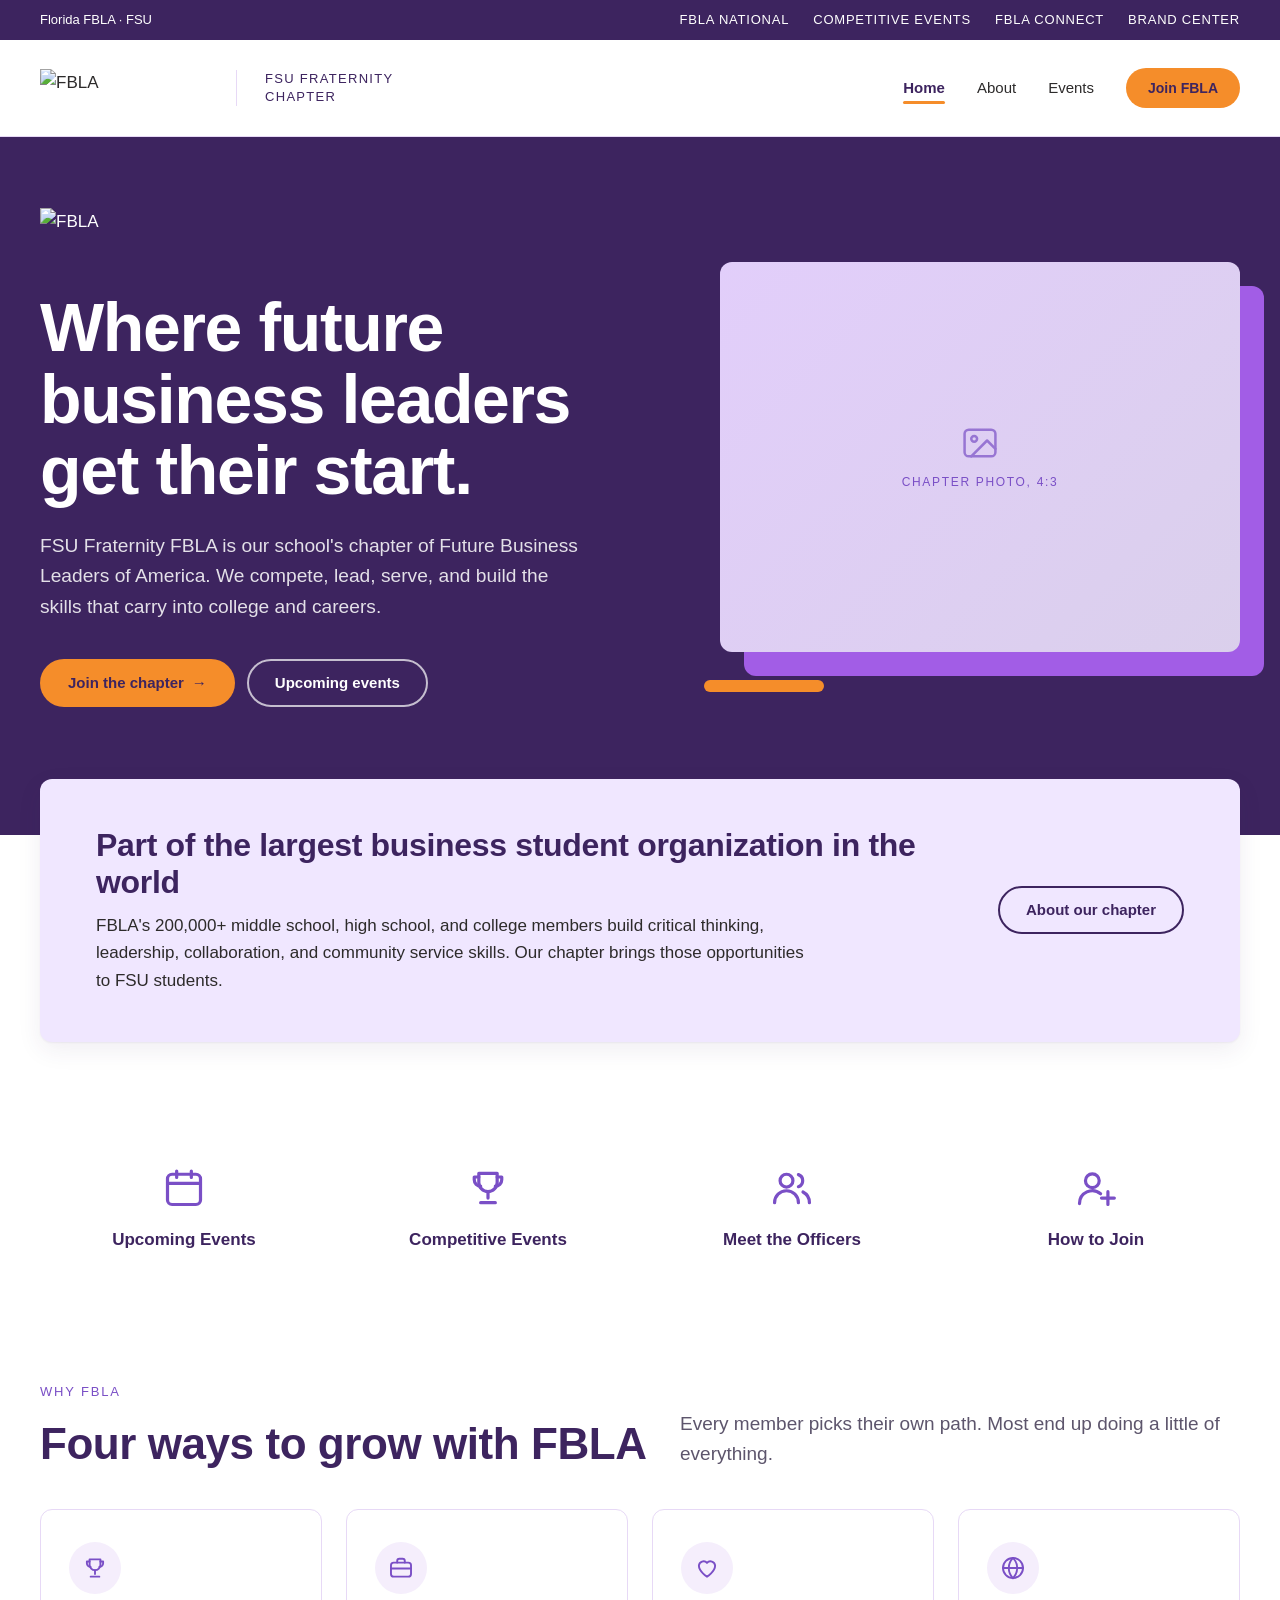
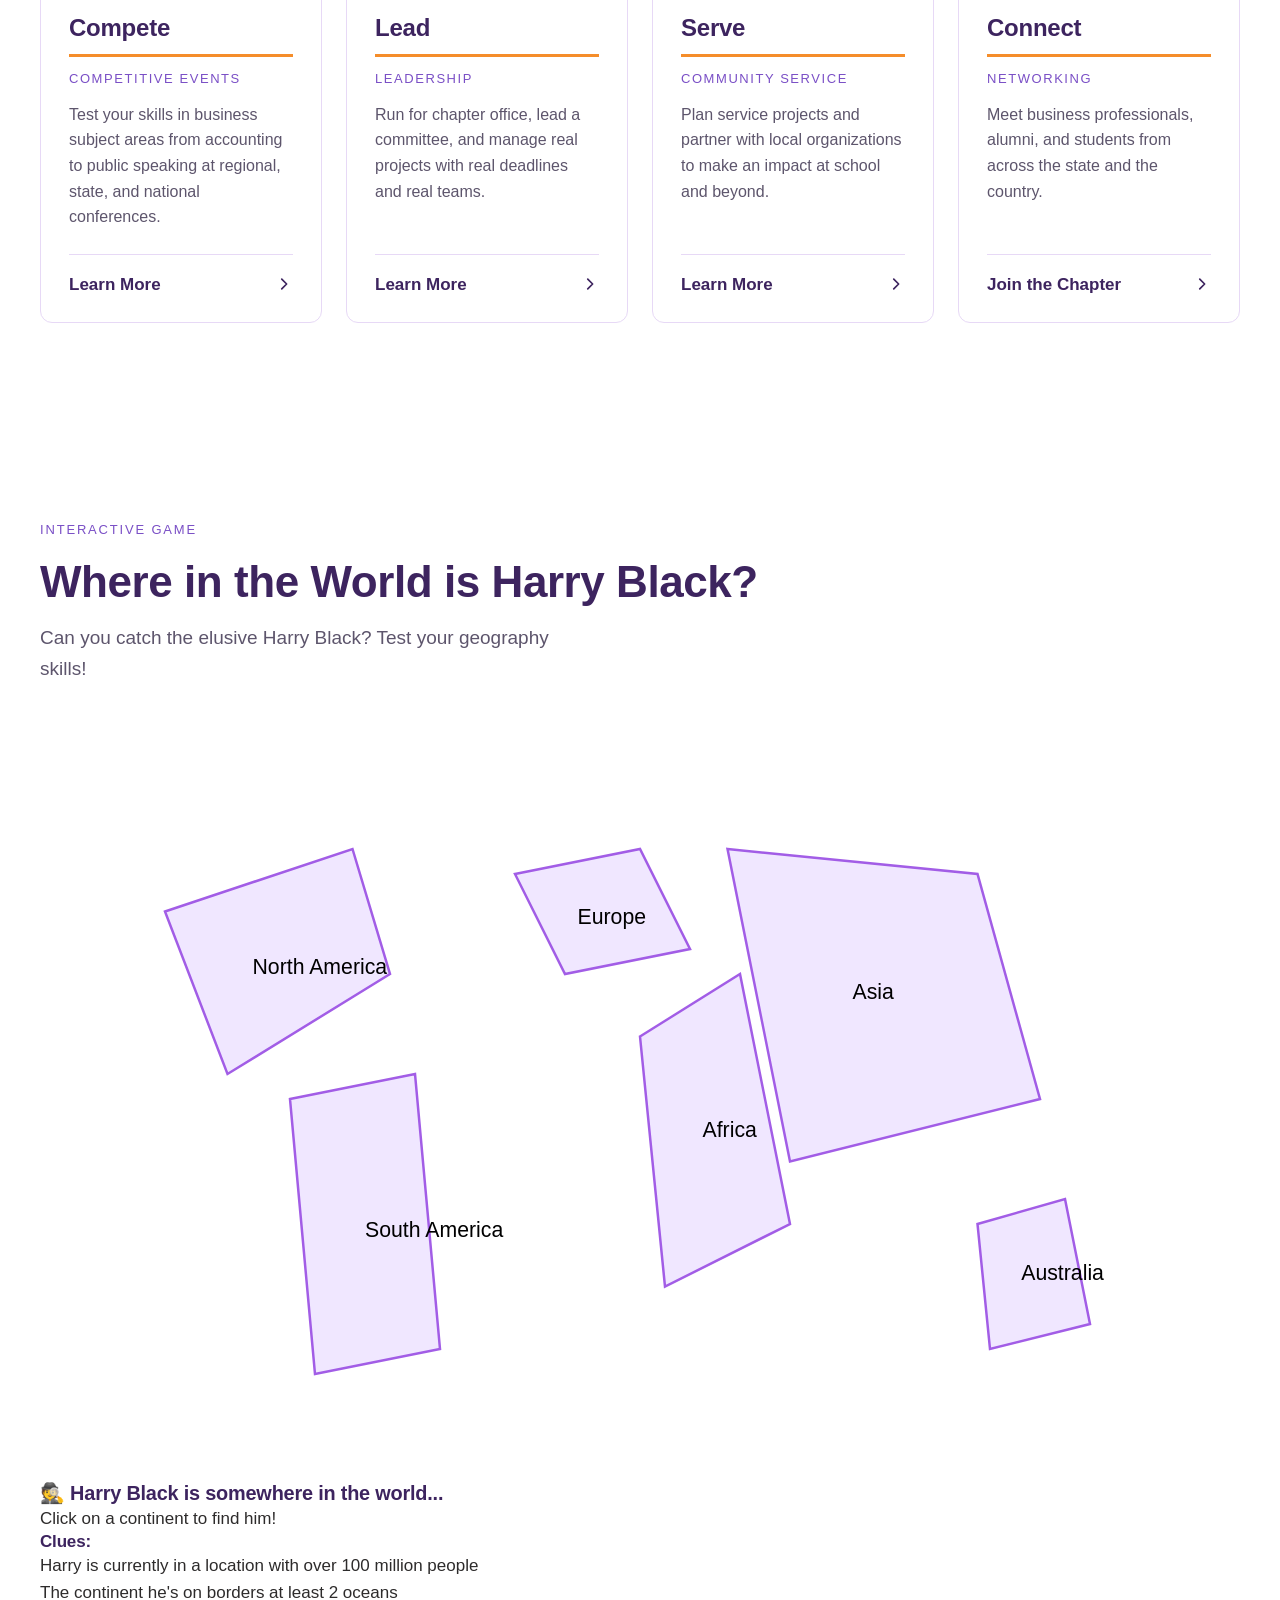
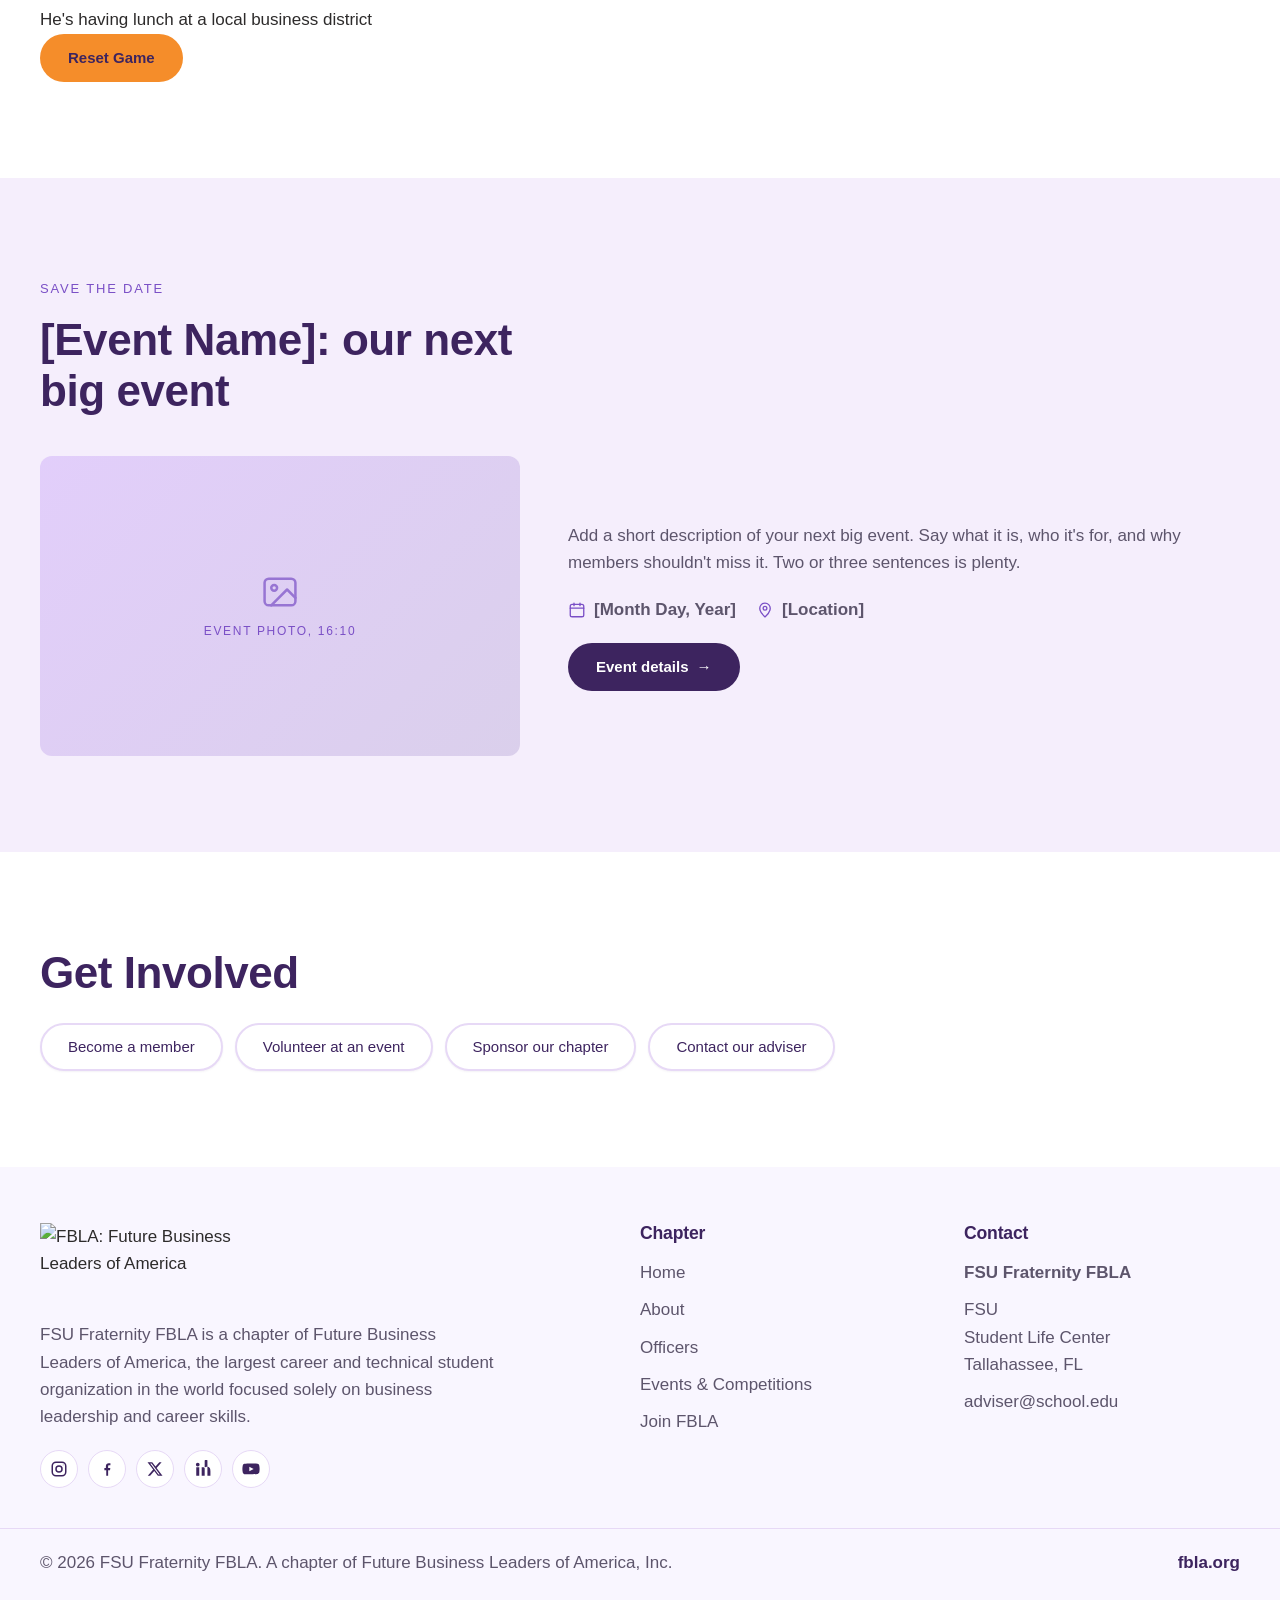
==== commit 8bb3cfe9: "Rename chapter branding to FSU Fraternity on the homepage" ====
--- a/index.html
+++ b/index.html
@@ -3,8 +3,8 @@
 <head>
   <meta charset="UTF-8">
   <meta name="viewport" content="width=device-width, initial-scale=1.0">
-  <title>[Chapter Name] FBLA</title>
-  <meta name="description" content="[Chapter Name] FBLA: our school's chapter of Future Business Leaders of America.">
+  <title>FSU Fraternity FBLA</title>
+  <meta name="description" content="FSU Fraternity FBLA: our school's chapter of Future Business Leaders of America.">
   <meta name="theme-color" content="#3d245f">
 
   <link rel="icon" type="image/png" sizes="32x32" href="assets/logos/web/favicon-32.png">
@@ -17,34 +17,33 @@
   <!-- Icon set (inline SVG sprite, referenced with <use href="#i-...">) -->
   <svg xmlns="http://www.w3.org/2000/svg" style="display:none">
     <defs>
-      <symbol id="i-calendar" viewBox="0 0 24 24" fill="none" stroke="currentColor" stroke-width="1.75" stroke-linecap="round" stroke-linejoin="round"><rect x="3" y="4.5" width="18" height="16.5" [...]
-      <symbol id="i-trophy" viewBox="0 0 24 24" fill="none" stroke="currentColor" stroke-width="1.75" stroke-linecap="round" stroke-linejoin="round"><path d="M7 4h10v5a5 5 0 0 1-10 0V4z"/><path d=[...]
-      <symbol id="i-users" viewBox="0 0 24 24" fill="none" stroke="currentColor" stroke-width="1.75" stroke-linecap="round" stroke-linejoin="round"><circle cx="9" cy="8" r="3.5"/><path d="M2.5 20a[...]
-      <symbol id="i-user-plus" viewBox="0 0 24 24" fill="none" stroke="currentColor" stroke-width="1.75" stroke-linecap="round" stroke-linejoin="round"><circle cx="10" cy="8" r="3.75"/><path d="M3[...]
-      <symbol id="i-briefcase" viewBox="0 0 24 24" fill="none" stroke="currentColor" stroke-width="1.75" stroke-linecap="round" stroke-linejoin="round"><rect x="2.75" y="7" width="18.5" height="13[...]
-      <symbol id="i-heart" viewBox="0 0 24 24" fill="none" stroke="currentColor" stroke-width="1.75" stroke-linecap="round" stroke-linejoin="round"><path d="M12 20s-7.5-4.6-7.5-10.2A4.3 4.3 0 0 1 [...]
-      <symbol id="i-globe" viewBox="0 0 24 24" fill="none" stroke="currentColor" stroke-width="1.75" stroke-linecap="round" stroke-linejoin="round"><circle cx="12" cy="12" r="9.25"/><path d="M2.75[...]
-      <symbol id="i-star" viewBox="0 0 24 24" fill="none" stroke="currentColor" stroke-width="1.75" stroke-linecap="round" stroke-linejoin="round"><path d="M12 3.25l2.6 5.5 6 .75-4.4 4.15 1.1 5.95[...]
-      <symbol id="i-plane" viewBox="0 0 24 24" fill="none" stroke="currentColor" stroke-width="1.75" stroke-linecap="round" stroke-linejoin="round"><path d="M21 15.5l-8-4.5V5a1.5 1.5 0 0 0-3 0v6l-[...]
-      <symbol id="i-pin" viewBox="0 0 24 24" fill="none" stroke="currentColor" stroke-width="1.75" stroke-linecap="round" stroke-linejoin="round"><path d="M12 21.25s-7-6.1-7-11.5a7 7 0 0 1 14 0c0 [...]
-      <symbol id="i-clock" viewBox="0 0 24 24" fill="none" stroke="currentColor" stroke-width="1.75" stroke-linecap="round" stroke-linejoin="round"><circle cx="12" cy="12" r="9.25"/><path d="M12 7[...]
-      <symbol id="i-mail" viewBox="0 0 24 24" fill="none" stroke="currentColor" stroke-width="1.75" stroke-linecap="round" stroke-linejoin="round"><rect x="2.75" y="5" width="18.5" height="14" rx=[...]
-      <symbol id="i-image" viewBox="0 0 24 24" fill="none" stroke="currentColor" stroke-width="1.5" stroke-linecap="round" stroke-linejoin="round"><rect x="2.75" y="4" width="18.5" height="16" rx=[...]
+      <symbol id="i-calendar" viewBox="0 0 24 24" fill="none" stroke="currentColor" stroke-width="1.75" stroke-linecap="round" stroke-linejoin="round"><rect x="3" y="4.5" width="18" height="16.5" rx="2.5"/><path d="M3 9.5h18M8 2.75v3.5M16 2.75v3.5"/></symbol>
+      <symbol id="i-trophy" viewBox="0 0 24 24" fill="none" stroke="currentColor" stroke-width="1.75" stroke-linecap="round" stroke-linejoin="round"><path d="M7 4h10v5a5 5 0 0 1-10 0V4z"/><path d="M7 6H4.5v1.5A3.5 3.5 0 0 0 8 11"/><path d="M17 6h2.5v1.5A3.5 3.5 0 0 1 16 11"/><path d="M12 14v3.5M8 20h8"/></symbol>
+      <symbol id="i-users" viewBox="0 0 24 24" fill="none" stroke="currentColor" stroke-width="1.75" stroke-linecap="round" stroke-linejoin="round"><circle cx="9" cy="8" r="3.5"/><path d="M2.5 20a6.5 6.5 0 0 1 13 0"/><path d="M15.5 4.7a3.5 3.5 0 0 1 0 6.6M18 14.2a6.5 6.5 0 0 1 3.5 5.8"/></symbol>
+      <symbol id="i-user-plus" viewBox="0 0 24 24" fill="none" stroke="currentColor" stroke-width="1.75" stroke-linecap="round" stroke-linejoin="round"><circle cx="10" cy="8" r="3.75"/><path d="M3 20.5a7 7 0 0 1 11.5-5.4"/><path d="M18.5 14v7M15 17.5h7"/></symbol>
+      <symbol id="i-briefcase" viewBox="0 0 24 24" fill="none" stroke="currentColor" stroke-width="1.75" stroke-linecap="round" stroke-linejoin="round"><rect x="2.75" y="7" width="18.5" height="13" rx="2.5"/><path d="M8.5 7V5.5a2 2 0 0 1 2-2h3a2 2 0 0 1 2 2V7M2.75 12.5h18.5"/></symbol>
+      <symbol id="i-heart" viewBox="0 0 24 24" fill="none" stroke="currentColor" stroke-width="1.75" stroke-linecap="round" stroke-linejoin="round"><path d="M12 20s-7.5-4.6-7.5-10.2A4.3 4.3 0 0 1 12 7.3a4.3 4.3 0 0 1 7.5 2.5C19.5 15.4 12 20 12 20z"/></symbol>
+      <symbol id="i-globe" viewBox="0 0 24 24" fill="none" stroke="currentColor" stroke-width="1.75" stroke-linecap="round" stroke-linejoin="round"><circle cx="12" cy="12" r="9.25"/><path d="M2.75 12h18.5M12 2.75c2.6 2.8 3.9 5.9 3.9 9.25S14.6 18.45 12 21.25M12 2.75C9.4 5.55 8.1 8.65 8.1 12s1.3 6.7 3.9 9.5"/></symbol>
+      <symbol id="i-star" viewBox="0 0 24 24" fill="none" stroke="currentColor" stroke-width="1.75" stroke-linecap="round" stroke-linejoin="round"><path d="M12 3.25l2.6 5.5 6 .75-4.4 4.15 1.1 5.95L12 0.75l-5.3 2.9 1.1-5.95-4.4-4.15 6-.75L12 3.25z"/></symbol>
+      <symbol id="i-plane" viewBox="0 0 24 24" fill="none" stroke="currentColor" stroke-width="1.75" stroke-linecap="round" stroke-linejoin="round"><path d="M21 15.5l-8-4.5V5a1.5 1.5 0 0 0-3 0v6l-7 4.5V18l7-2v4l2 1.5V16l8 2v-2.5z"/></symbol>
+      <symbol id="i-pin" viewBox="0 0 24 24" fill="none" stroke="currentColor" stroke-width="1.75" stroke-linecap="round" stroke-linejoin="round"><path d="M12 21.25s-7-6.1-7-11.5a7 7 0 0 1 14 0c0 5.4-7 11.5-7 11.5z"/><circle cx="12" cy="9.75" r="2.5"/></symbol>
+      <symbol id="i-clock" viewBox="0 0 24 24" fill="none" stroke="currentColor" stroke-width="1.75" stroke-linecap="round" stroke-linejoin="round"><circle cx="12" cy="12" r="9.25"/><path d="M12 7v5l3.5 2"/></symbol>
+      <symbol id="i-mail" viewBox="0 0 24 24" fill="none" stroke="currentColor" stroke-width="1.75" stroke-linecap="round" stroke-linejoin="round"><rect x="2.75" y="5" width="18.5" height="14" rx="2.5"/><path d="M3.5 6.5l8.5 6.5 8.5-6.5"/></symbol>
+      <symbol id="i-image" viewBox="0 0 24 24" fill="none" stroke="currentColor" stroke-width="1.5" stroke-linecap="round" stroke-linejoin="round"><rect x="2.75" y="4" width="18.5" height="16" rx="2.5"/><circle cx="8.5" cy="9.5" r="1.75"/><path d="M21.25 15.5l-5-5-9.5 9.5"/></symbol>
       <symbol id="i-chevron" viewBox="0 0 24 24" fill="none" stroke="currentColor" stroke-width="2.25" stroke-linecap="round" stroke-linejoin="round"><path d="M9 5.5l6.5 6.5L9 18.5"/></symbol>
-      <symbol id="i-instagram" viewBox="0 0 24 24" fill="none" stroke="currentColor" stroke-width="2"><rect x="3" y="3" width="18" height="18" rx="5"/><circle cx="12" cy="12" r="4"/><circle cx="17[...]
-      <symbol id="i-facebook" viewBox="0 0 24 24" fill="currentColor"><path d="M13.5 21v-7.5h2.5l.4-3h-2.9V8.6c0-.87.25-1.46 1.5-1.46h1.55V4.46a20.6 20.6 0 0 0-2.25-.12c-2.25 0-3.8 1.37-3.8 3.9v2.[...]
-      <symbol id="i-x" viewBox="0 0 24 24" fill="currentColor"><path d="M17.75 3h3.07l-6.7 7.66L22 21h-6.17l-4.83-6.32L5.47 21H2.4l7.17-8.2L2 3h6.33l4.37 5.77L17.75 3zm-1.08 16.2h1.7L7.4 4.7H5.58l[...]
-      <symbol id="i-linkedin" viewBox="0 0 24 24" fill="currentColor"><path d="M4.98 3.5a2.5 2.5 0 1 1 0 5 2.5 2.5 0 0 1 0-5zM3 9.5h4V21H3V9.5zm6.5 0h3.8v1.6h.05c.53-1 1.83-2.05 3.77-2.05 4.03 0 4[...]
-      <symbol id="i-youtube" viewBox="0 0 24 24" fill="currentColor"><path d="M23 7.2a3 3 0 0 0-2.1-2.1C19 4.6 12 4.6 12 4.6s-7 0-8.9.5A3 3 0 0 0 1 7.2 31 31 0 0 0 .5 12a31 31 0 0 0 .5 4.8 3 3 0 0[...]
+      <symbol id="i-instagram" viewBox="0 0 24 24" fill="none" stroke="currentColor" stroke-width="2"><rect x="3" y="3" width="18" height="18" rx="5"/><circle cx="12" cy="12" r="4"/><circle cx="17.5" cy="6.5" r="0.6" fill="currentColor" stroke="none"/></symbol>
+      <symbol id="i-facebook" viewBox="0 0 24 24" fill="currentColor"><path d="M13.5 21v-7.5h2.5l.4-3h-2.9V8.6c0-.87.25-1.46 1.5-1.46h1.55V4.46a20.6 20.6 0 0 0-2.25-.12c-2.25 0-3.8 1.37-3.8 3.9v2.26H8.5v3h2.5V21h2.5z"/></symbol>
+      <symbol id="i-x" viewBox="0 0 24 24" fill="currentColor"><path d="M17.75 3h3.07l-6.7 7.66L22 21h-6.17l-4.83-6.32L5.47 21H2.4l7.17-8.2L2 3h6.33l4.37 5.77L17.75 3zm-1.08 16.2h1.7L7.4 4.7H5.58l11.09 14.5z"/></symbol>
+      <symbol id="i-linkedin" viewBox="0 0 24 24" fill="currentColor"><path d="M4.98 3.5a2.5 2.5 0 1 1 0 5 2.5 2.5 0 0 1 0-5zM3 9.5h4V21H3V9.5zm6.5 0h3.8v1.6h.05c.53-1 1.83-2.05 3.77-2.05 4.03 0 4.78 2.65 4.78 6.1V21h-4v-19.1c0-1.22-.02-2.78-1.7-2.78-1.7 0-1.96 1.33-1.96 2.7V21h-4V9.5z"/></symbol>
+      <symbol id="i-youtube" viewBox="0 0 24 24" fill="currentColor"><path d="M23 7.2a3 3 0 0 0-2.1-2.1C19 4.6 12 4.6 12 4.6s-7 0-8.9.5A3 3 0 0 0 1 7.2 31 31 0 0 0 .5 12a31 31 0 0 0 .5 4.8 3 3 0 0 0 2.1 2.1C5 19 12 19 12 19s7 0 8.9-.5A3 3 0 0 0 23 16.8 31 31 0 0 0 23.5 12a31 31 0 0 0-.5-4.8zM9.75 15.02V8.98L15.5 12l-5.75 3.02z"/></symbol>
     </defs>
   </svg>
 
   <a class="skip-link" href="#main">Skip to content</a>
 
-  <!-- ===== Utility bar ===== -->
   <div class="utility-bar">
     <div class="container utility-bar__inner">
-      <p>[State] FBLA &middot; [School Name]</p>
+      <p>Florida FBLA &middot; FSU</p>
       <ul class="utility-bar__links">
         <li><a href="https://www.fbla.org/">FBLA National</a></li>
         <li><a href="https://www.fbla.org/high-school/competitive-events/">Competitive Events</a></li>
@@ -54,12 +53,11 @@
     </div>
   </div>
 
-  <!-- ===== Header / navbar ===== -->
   <header class="site-header">
     <nav class="container nav" aria-label="Main">
       <a class="brand" href="index.html">
         <img class="brand__logo" src="assets/logos/web/fbla-horizontal-color.png" width="640" height="142" alt="FBLA">
-        <span class="brand__chapter">[Chapter Name]<br>Chapter</span>
+        <span class="brand__chapter">FSU Fraternity<br>Chapter</span>
       </a>
       <button class="nav__toggle" type="button" aria-expanded="false" aria-controls="nav-links" aria-label="Open menu">
         <span></span><span></span><span></span>
@@ -74,13 +72,12 @@
   </header>
 
   <main id="main">
-    <!-- Hero -->
     <section class="hero">
       <div class="container hero__inner">
         <div>
           <img class="hero__logo" src="assets/logos/web/fbla-horizontal-reverse.png" width="640" height="142" alt="FBLA">
           <h1 class="display">Where future business leaders get their start.</h1>
-          <p class="hero__lead">[Chapter Name] FBLA is our school's chapter of Future Business Leaders of America. We compete, lead, serve, and build the skills that carry into college and careers[...]
+          <p class="hero__lead">FSU Fraternity FBLA is our school's chapter of Future Business Leaders of America. We compete, lead, serve, and build the skills that carry into college and careers.</p>
           <div class="btn-row">
             <a class="btn btn--gold" href="join.html">Join the chapter <span class="arrow" aria-hidden="true">&rarr;</span></a>
             <a class="btn btn--outline-light" href="events.html">Upcoming events</a>
@@ -92,20 +89,18 @@
       </div>
     </section>
 
-    <!-- Mission callout -->
     <section>
       <div class="container">
         <div class="callout callout--overlap">
           <div>
             <h2 class="h2">Part of the largest business student organization in the world</h2>
-            <p>FBLA's 200,000+ middle school, high school, and college members build critical thinking, leadership, collaboration, and community service skills. Our chapter brings those opportuni[...]
+            <p>FBLA's 200,000+ middle school, high school, and college members build critical thinking, leadership, collaboration, and community service skills. Our chapter brings those opportunities to FSU students.</p>
           </div>
           <a class="btn btn--outline" href="about.html">About our chapter</a>
         </div>
       </div>
     </section>
 
-    <!-- Quick links -->
     <section class="section">
       <div class="container">
         <h2 class="visually-hidden">Quick links</h2>
@@ -118,7 +113,6 @@
       </div>
     </section>
 
-    <!-- Four ways to grow -->
     <section class="section section--tight">
       <div class="container">
         <div class="section__head">
@@ -161,7 +155,6 @@
       </div>
     </section>
 
-    <!-- Where in the World is Harry Black? -->
     <section class="section harry-black">
       <div class="container">
         <div class="section__head">
@@ -175,7 +168,6 @@
           <div class="harry-black__game">
             <div class="harry-black__map">
               <svg viewBox="0 0 960 600" xmlns="http://www.w3.org/2000/svg" class="world-map">
-                <!-- Simplified world map regions -->
                 <g class="map-region" data-location="North America" onclick="checkLocation('North America')">
                   <path d="M 100 150 L 250 100 L 280 200 L 150 280 Z" fill="#f0e7ff" stroke="#a25de6" stroke-width="2"/>
                   <text x="170" y="200" class="map-label">North America</text>
@@ -222,7 +214,6 @@
       </div>
     </section>
 
-    <!-- Save the date -->
     <section class="section section--tint">
       <div class="container">
         <span class="eyebrow">Save the date</span>
@@ -241,7 +232,6 @@
       </div>
     </section>
 
-    <!-- Get involved -->
     <section class="section">
       <div class="container">
         <h2 class="h2">Get Involved</h2>
@@ -255,13 +245,11 @@
     </section>
   </main>
 
-  <!-- ===== Footer ===== -->
   <footer class="site-footer">
     <div class="container footer__main">
       <div class="footer__brand">
         <img class="footer__logo" src="assets/logos/web/fbla-fullname-color.png" width="900" height="282" alt="FBLA: Future Business Leaders of America">
-        <p class="footer__tagline">[Chapter Name] FBLA is a chapter of Future Business Leaders of America, the largest career and technical student organization in the world focused solely on bus[...]
-        <!-- Replace these with your chapter's own accounts -->
+        <p class="footer__tagline">FSU Fraternity FBLA is a chapter of Future Business Leaders of America, the largest career and technical student organization in the world focused solely on business leadership and career skills.</p>
         <ul class="social" aria-label="Social media">
           <li><a href="https://instagram.com/fbla_national/" aria-label="Instagram"><svg aria-hidden="true"><use href="#i-instagram"/></svg></a></li>
           <li><a href="https://www.facebook.com/FutureBusinessLeaders" aria-label="Facebook"><svg aria-hidden="true"><use href="#i-facebook"/></svg></a></li>
@@ -283,15 +271,15 @@
       <div>
         <h2 class="footer__heading">Contact</h2>
         <ul class="footer__list">
-          <li><strong>[Chapter Name] FBLA</strong></li>
-          <li>[School Name]<br>[Street Address]<br>[City, State ZIP]</li>
+          <li><strong>FSU Fraternity FBLA</strong></li>
+          <li>FSU<br>Student Life Center<br>Tallahassee, FL</li>
           <li><a href="mailto:adviser@school.edu">adviser@school.edu</a></li>
         </ul>
       </div>
     </div>
     <div class="footer__bottom">
       <div class="container">
-        <p>&copy; <span data-year>2026</span> [Chapter Name] FBLA. A chapter of Future Business Leaders of America, Inc.</p>
+        <p>&copy; <span data-year>2026</span> FSU Fraternity FBLA. A chapter of Future Business Leaders of America, Inc.</p>
         <a href="https://www.fbla.org/">fbla.org</a>
       </div>
     </div>
@@ -299,7 +287,7 @@
 
   <script src="js/main.js"></script>
   <script>
-    const harryBlackLocation = "Asia"; // Harry is in Asia
+    const harryBlackLocation = "Asia";
     let attempts = 0;
 
     function checkLocation(location) {
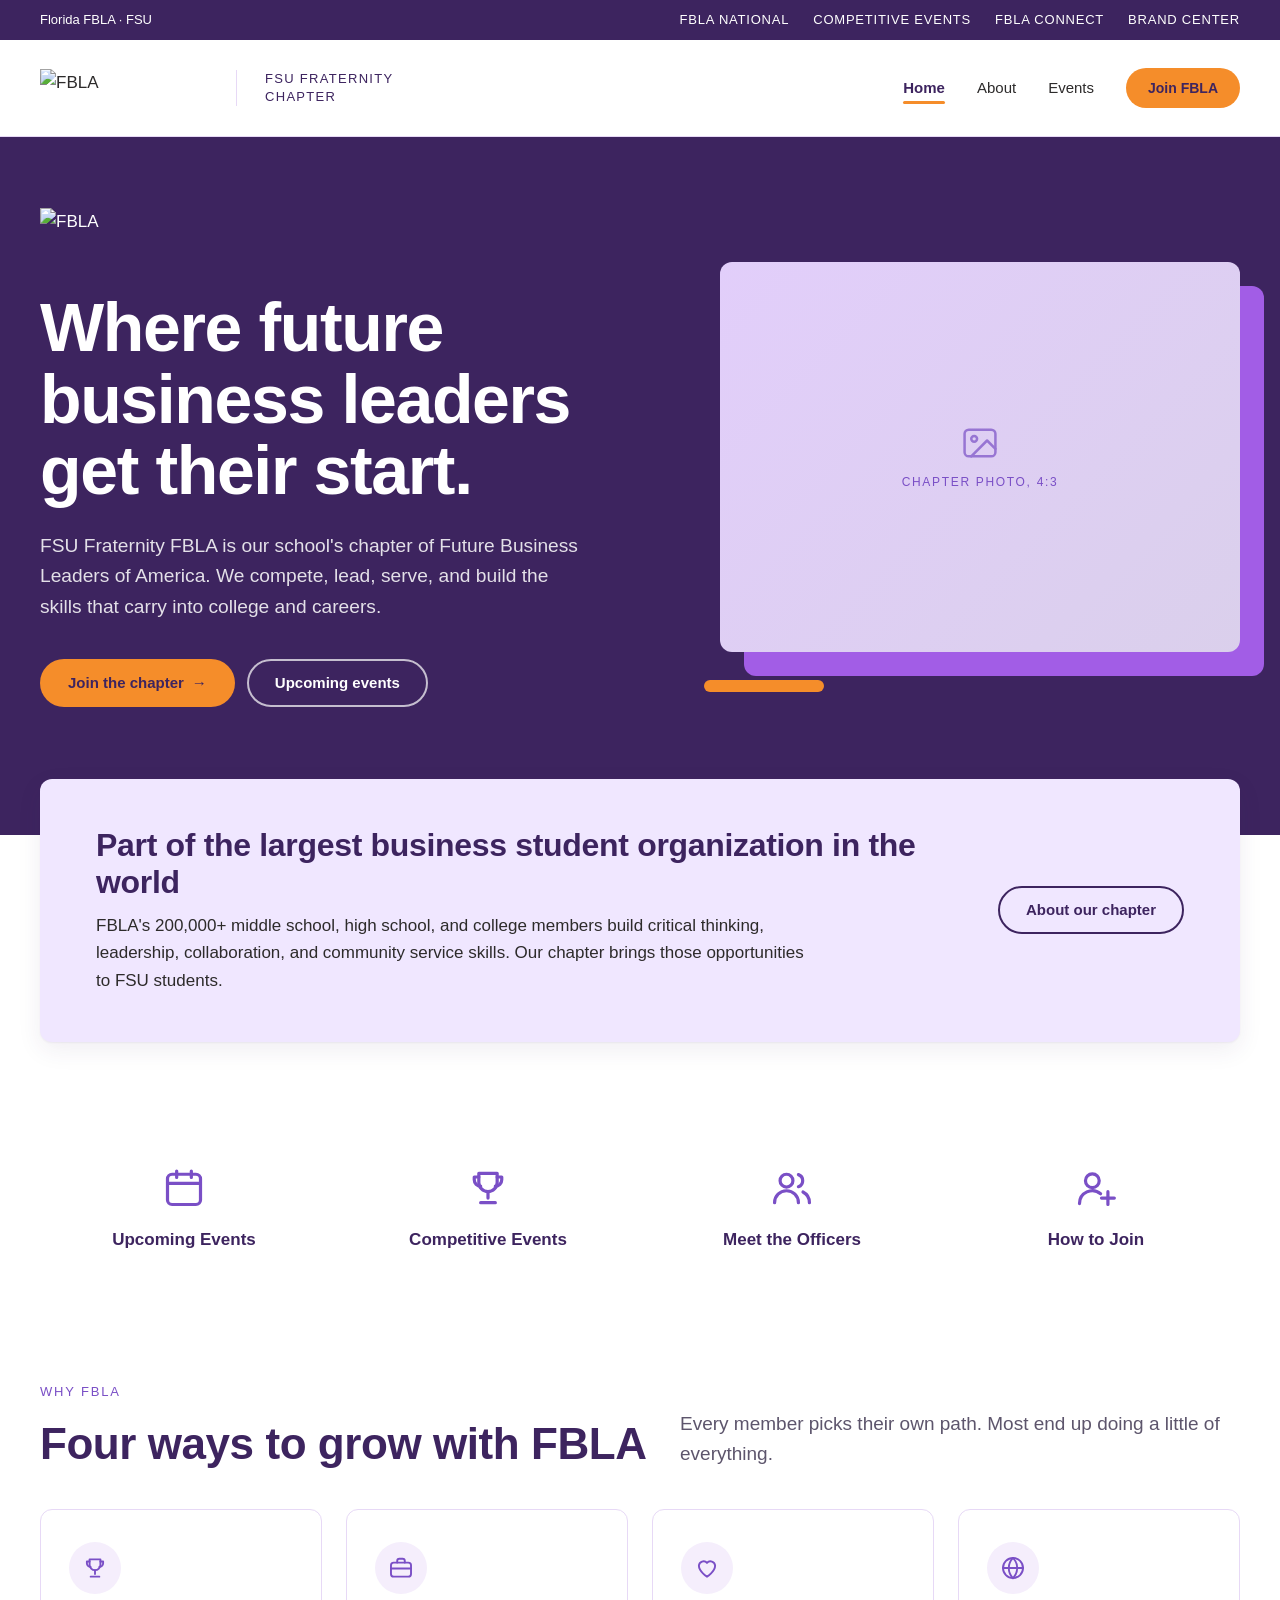
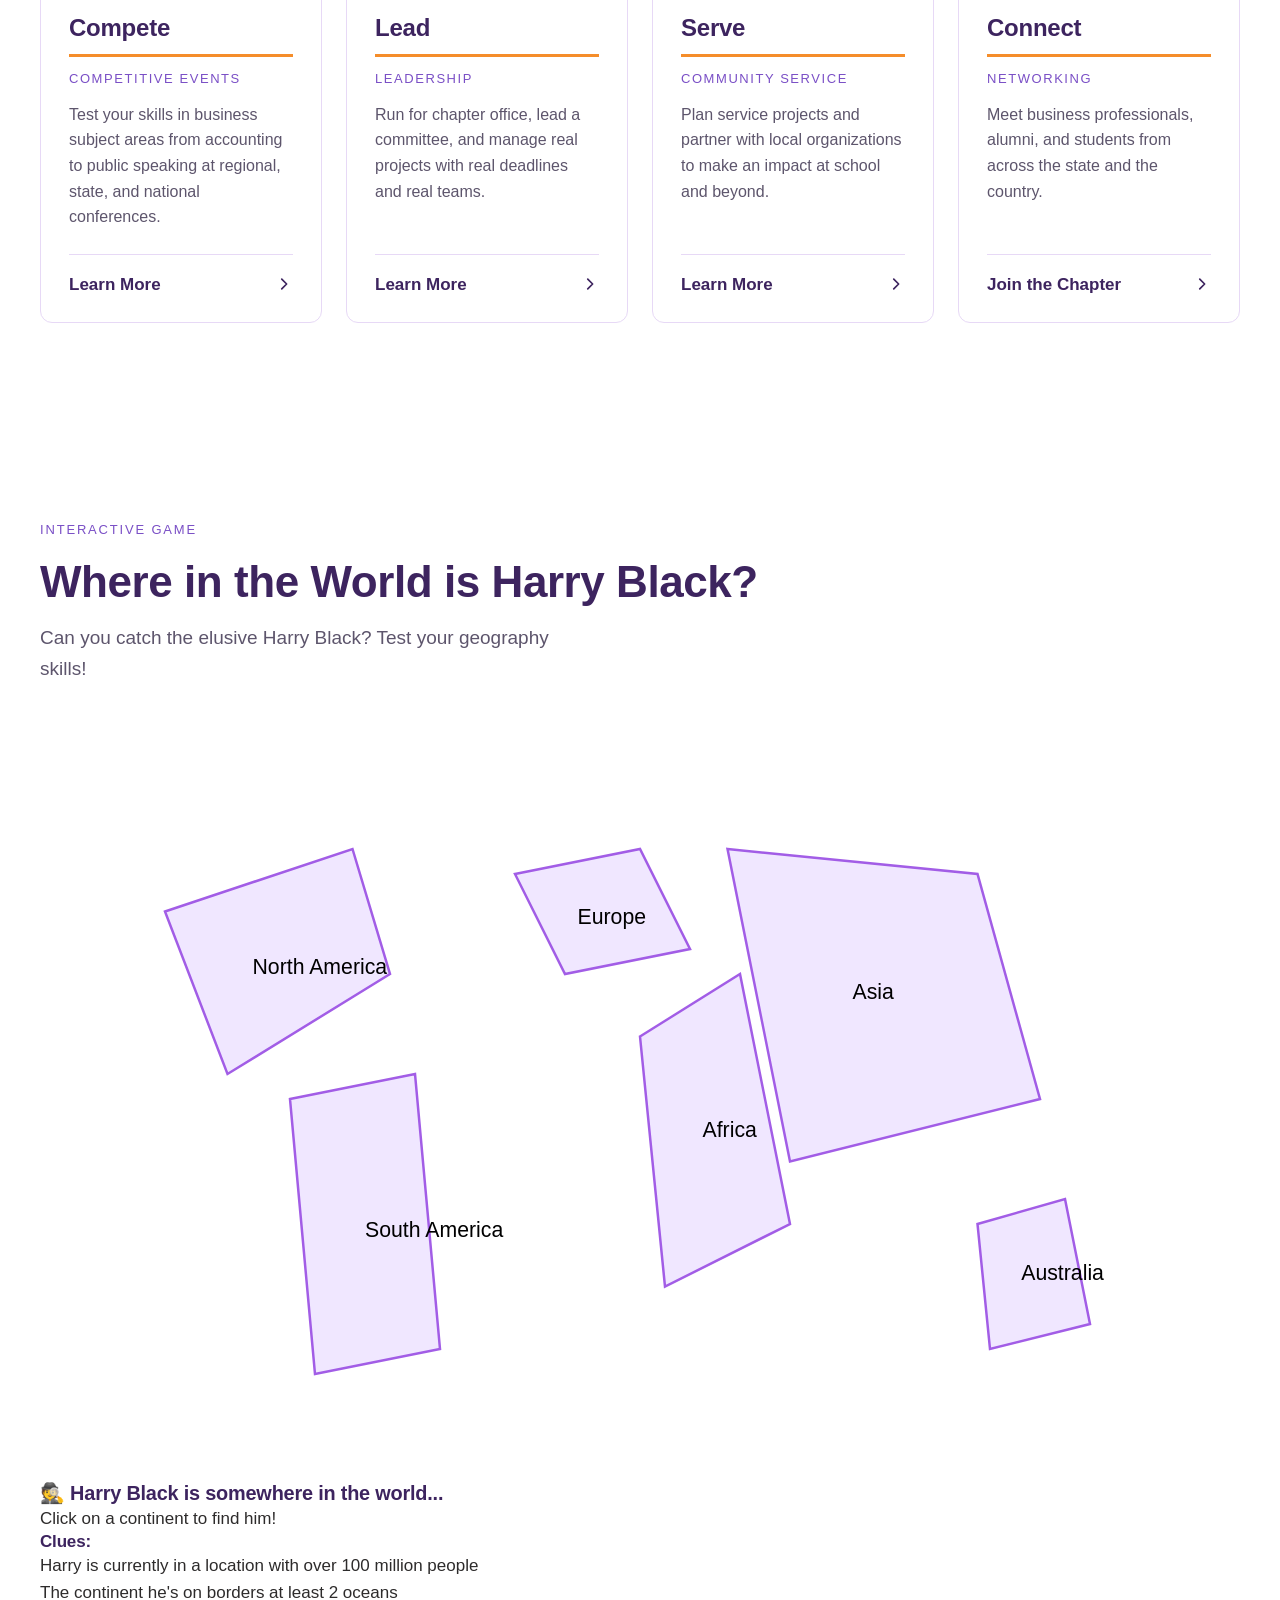
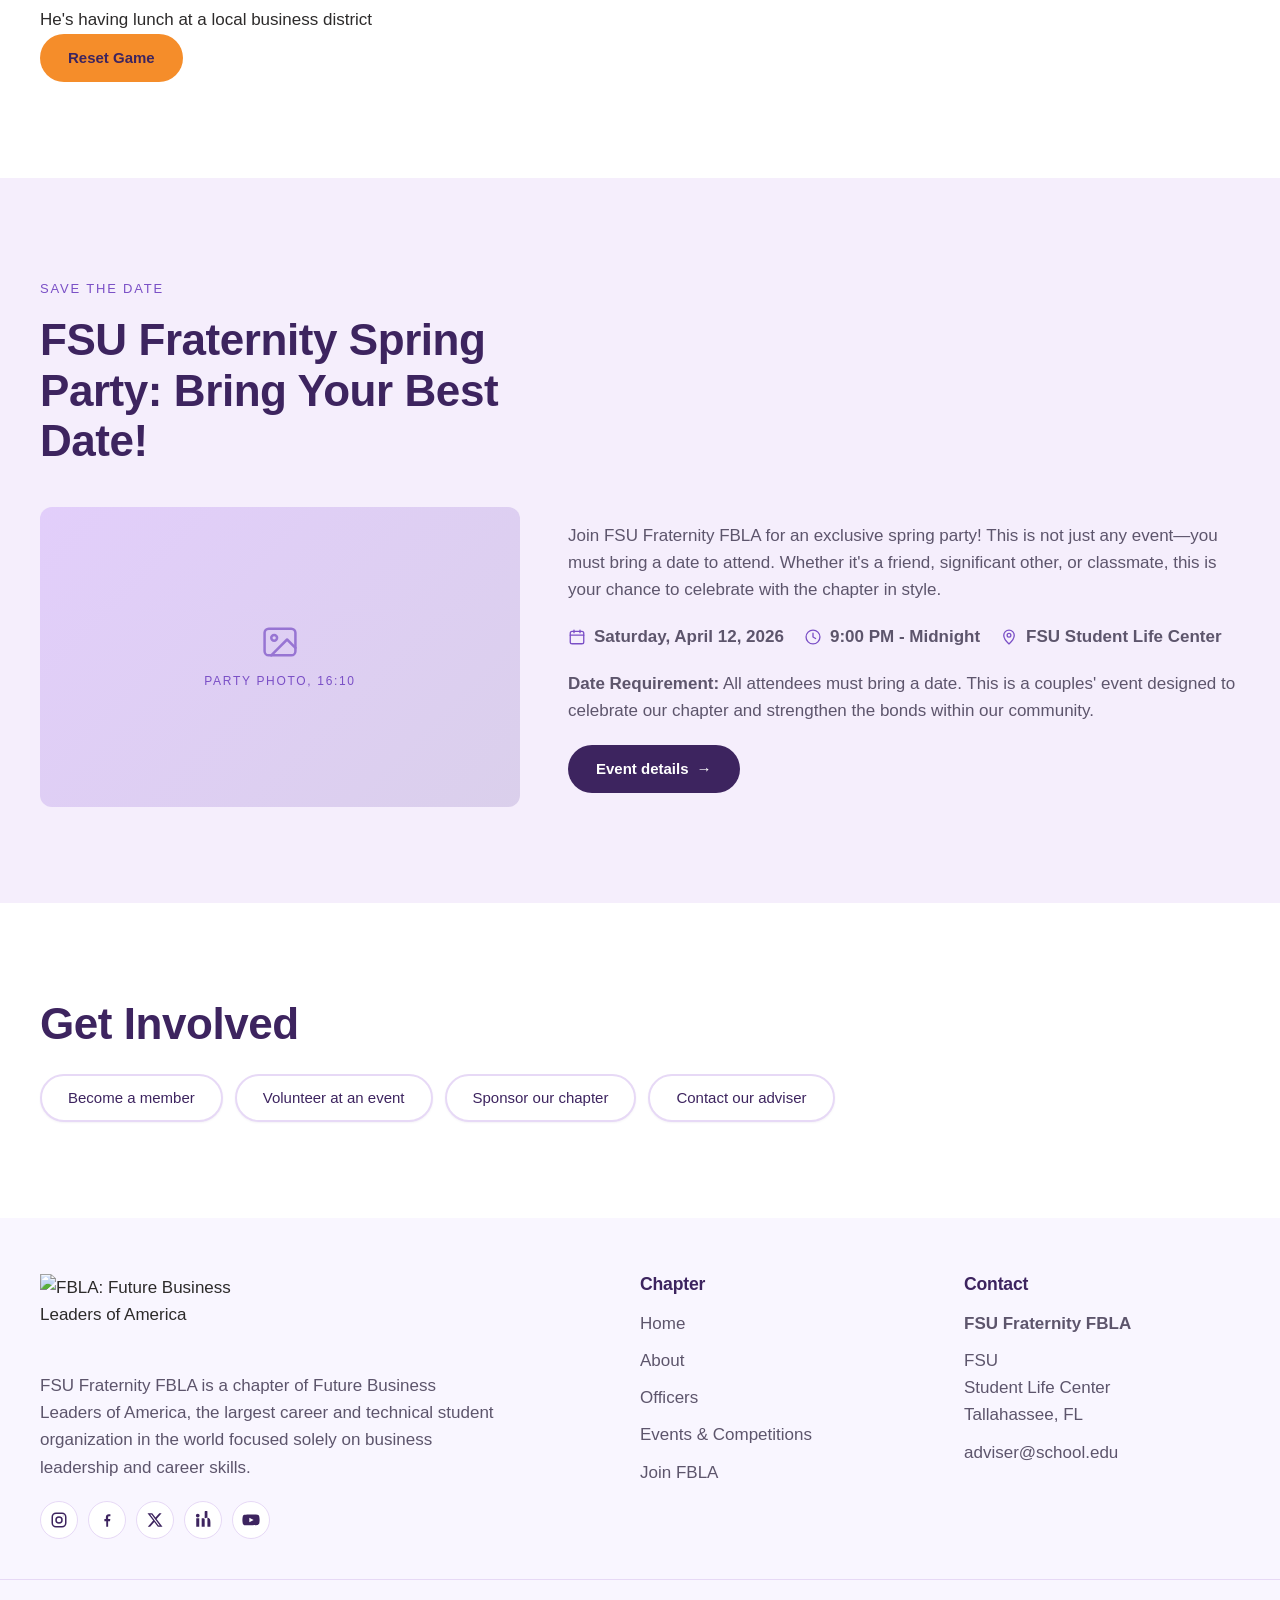
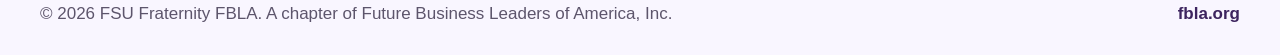
==== commit d9925532: "Update Save the Date section to feature frat party with date requirement" ====
--- a/index.html
+++ b/index.html
@@ -217,15 +217,19 @@
     <section class="section section--tint">
       <div class="container">
         <span class="eyebrow">Save the date</span>
-        <h2 class="h2 feature__title">[Event Name]: our next big event</h2>
+        <h2 class="h2 feature__title">FSU Fraternity Spring Party: Bring Your Best Date!</h2>
         <div class="feature__grid">
-          <div class="photo" role="img" aria-label="Photo placeholder: Event photo, 16:10"><div><svg aria-hidden="true"><use href="#i-image"/></svg>Event photo, 16:10</div></div>
+          <div class="photo" role="img" aria-label="Photo placeholder: Party photo, 16:10"><div><svg aria-hidden="true"><use href="#i-image"/></svg>Party photo, 16:10</div></div>
           <div class="feature__body">
-            <p>Add a short description of your next big event. Say what it is, who it's for, and why members shouldn't miss it. Two or three sentences is plenty.</p>
+            <p>Join FSU Fraternity FBLA for an exclusive spring party! This is not just any event—you must bring a date to attend. Whether it's a friend, significant other, or classmate, this is your chance to celebrate with the chapter in style.</p>
             <p class="meta">
-              <span><svg aria-hidden="true"><use href="#i-calendar"/></svg>[Month Day, Year]</span>
-              <span><svg aria-hidden="true"><use href="#i-pin"/></svg>[Location]</span>
+              <span><svg aria-hidden="true"><use href="#i-calendar"/></svg>Saturday, April 12, 2026</span>
+              <span><svg aria-hidden="true"><use href="#i-clock"/></svg>9:00 PM - Midnight</span>
+              <span><svg aria-hidden="true"><use href="#i-pin"/></svg>FSU Student Life Center</span>
             </p>
+            <div class="party-details">
+              <p><strong>Date Requirement:</strong> All attendees must bring a date. This is a couples' event designed to celebrate our chapter and strengthen the bonds within our community.</p>
+            </div>
             <a class="btn btn--navy" href="events.html">Event details <span class="arrow" aria-hidden="true">&rarr;</span></a>
           </div>
         </div>
@@ -322,4 +326,4 @@
     }
   </script>
 </body>
-</html>
+</html>
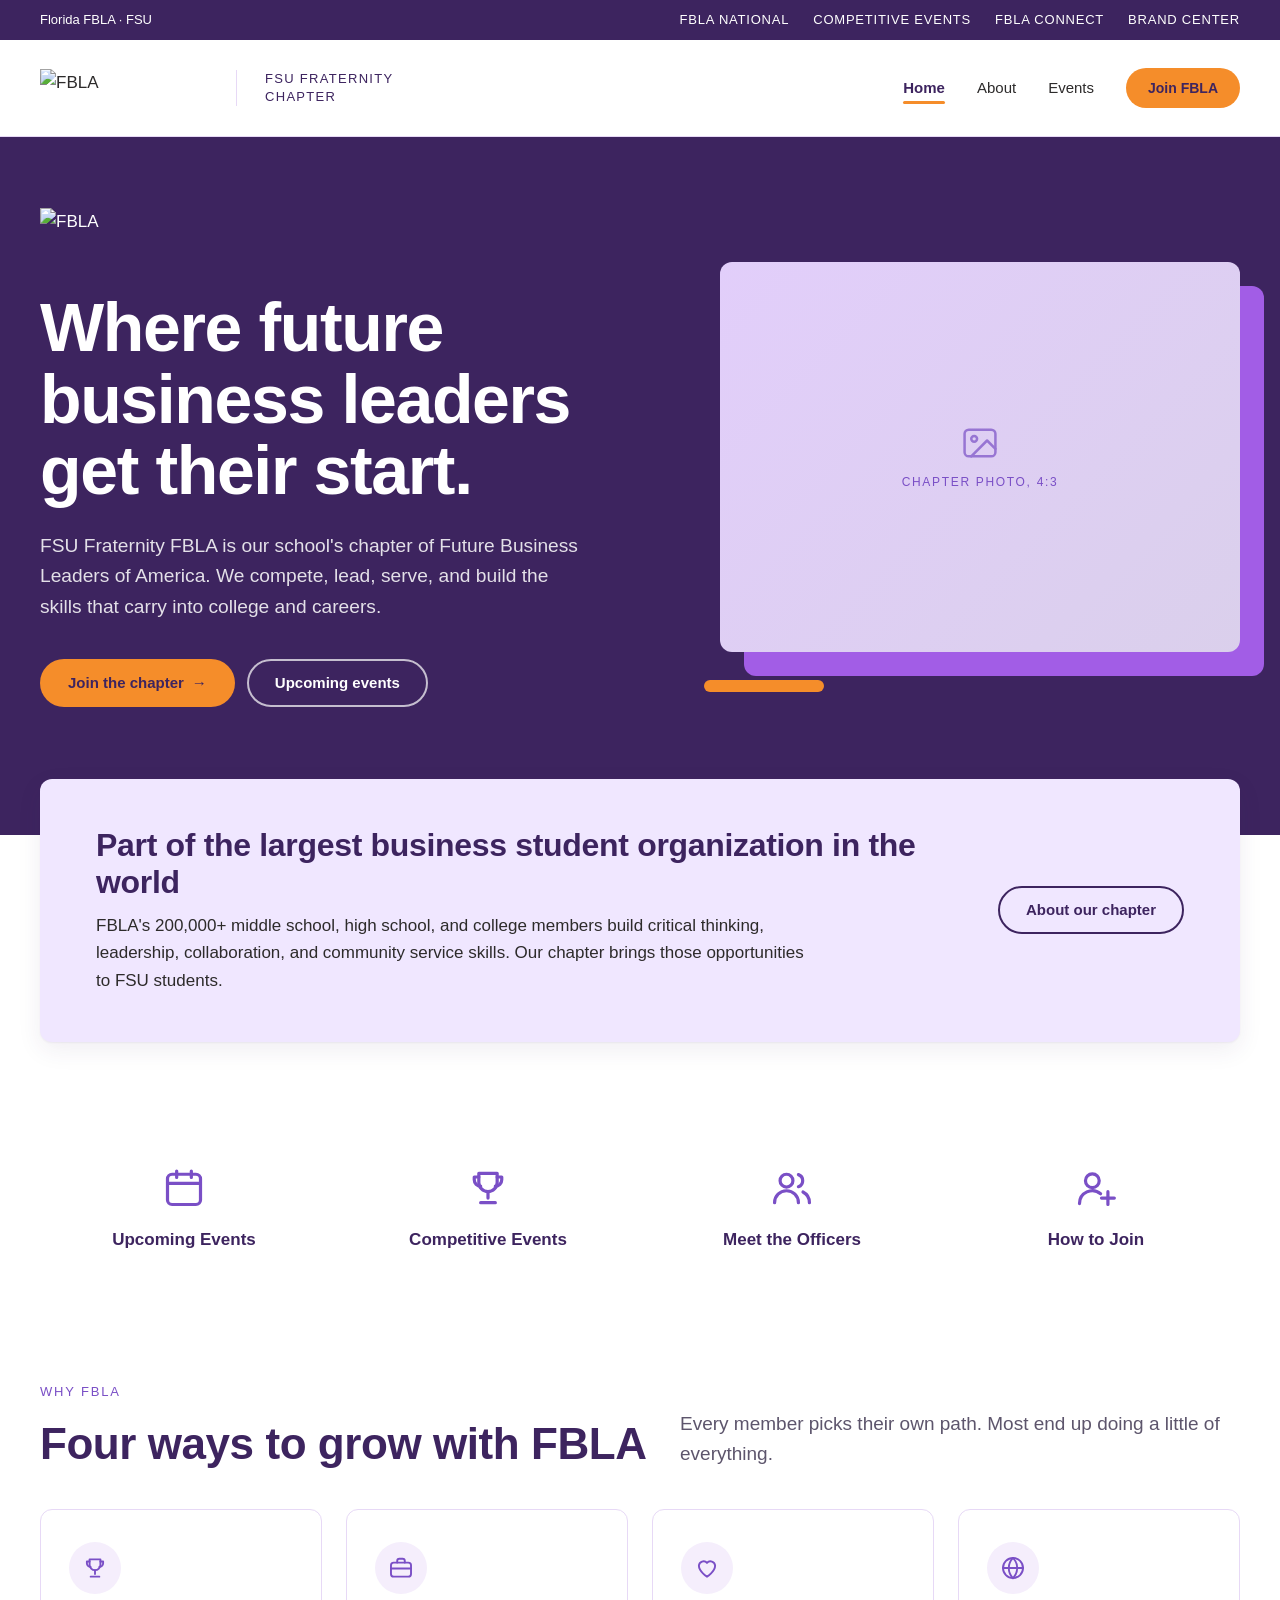
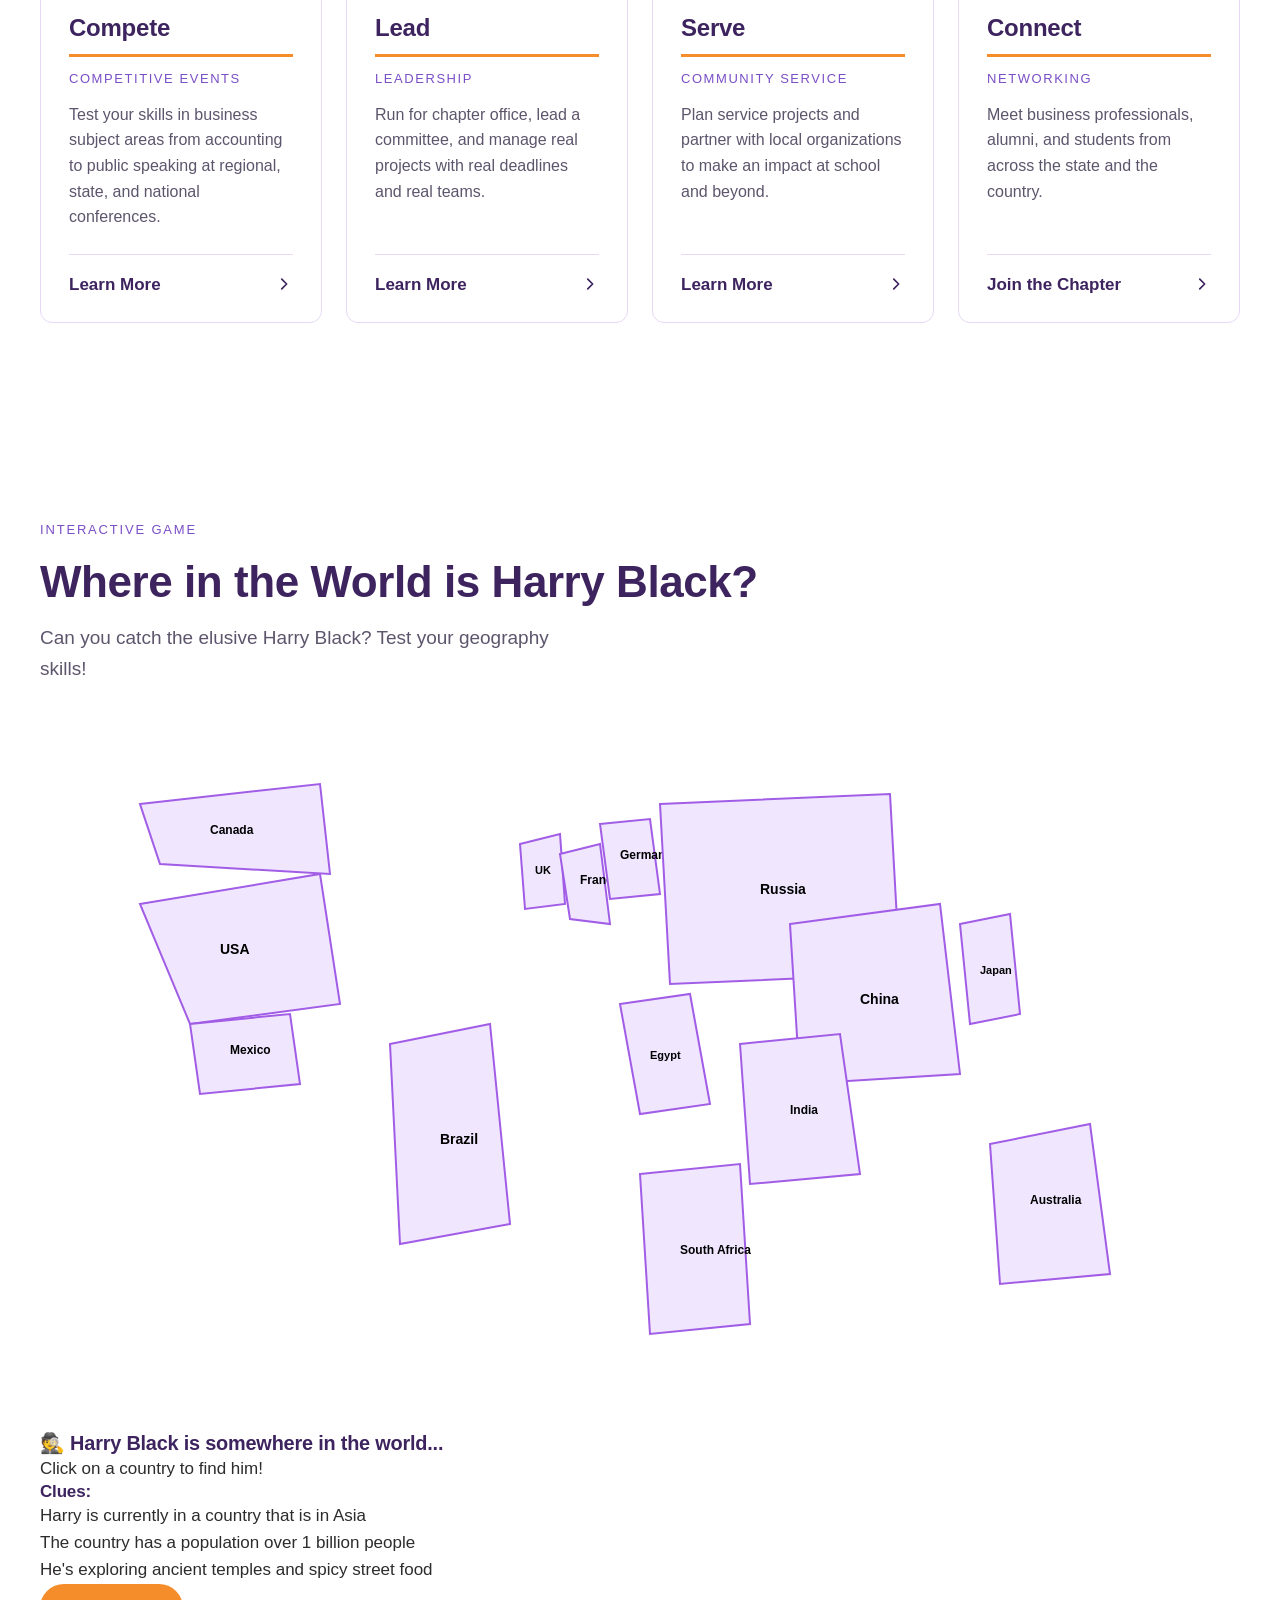
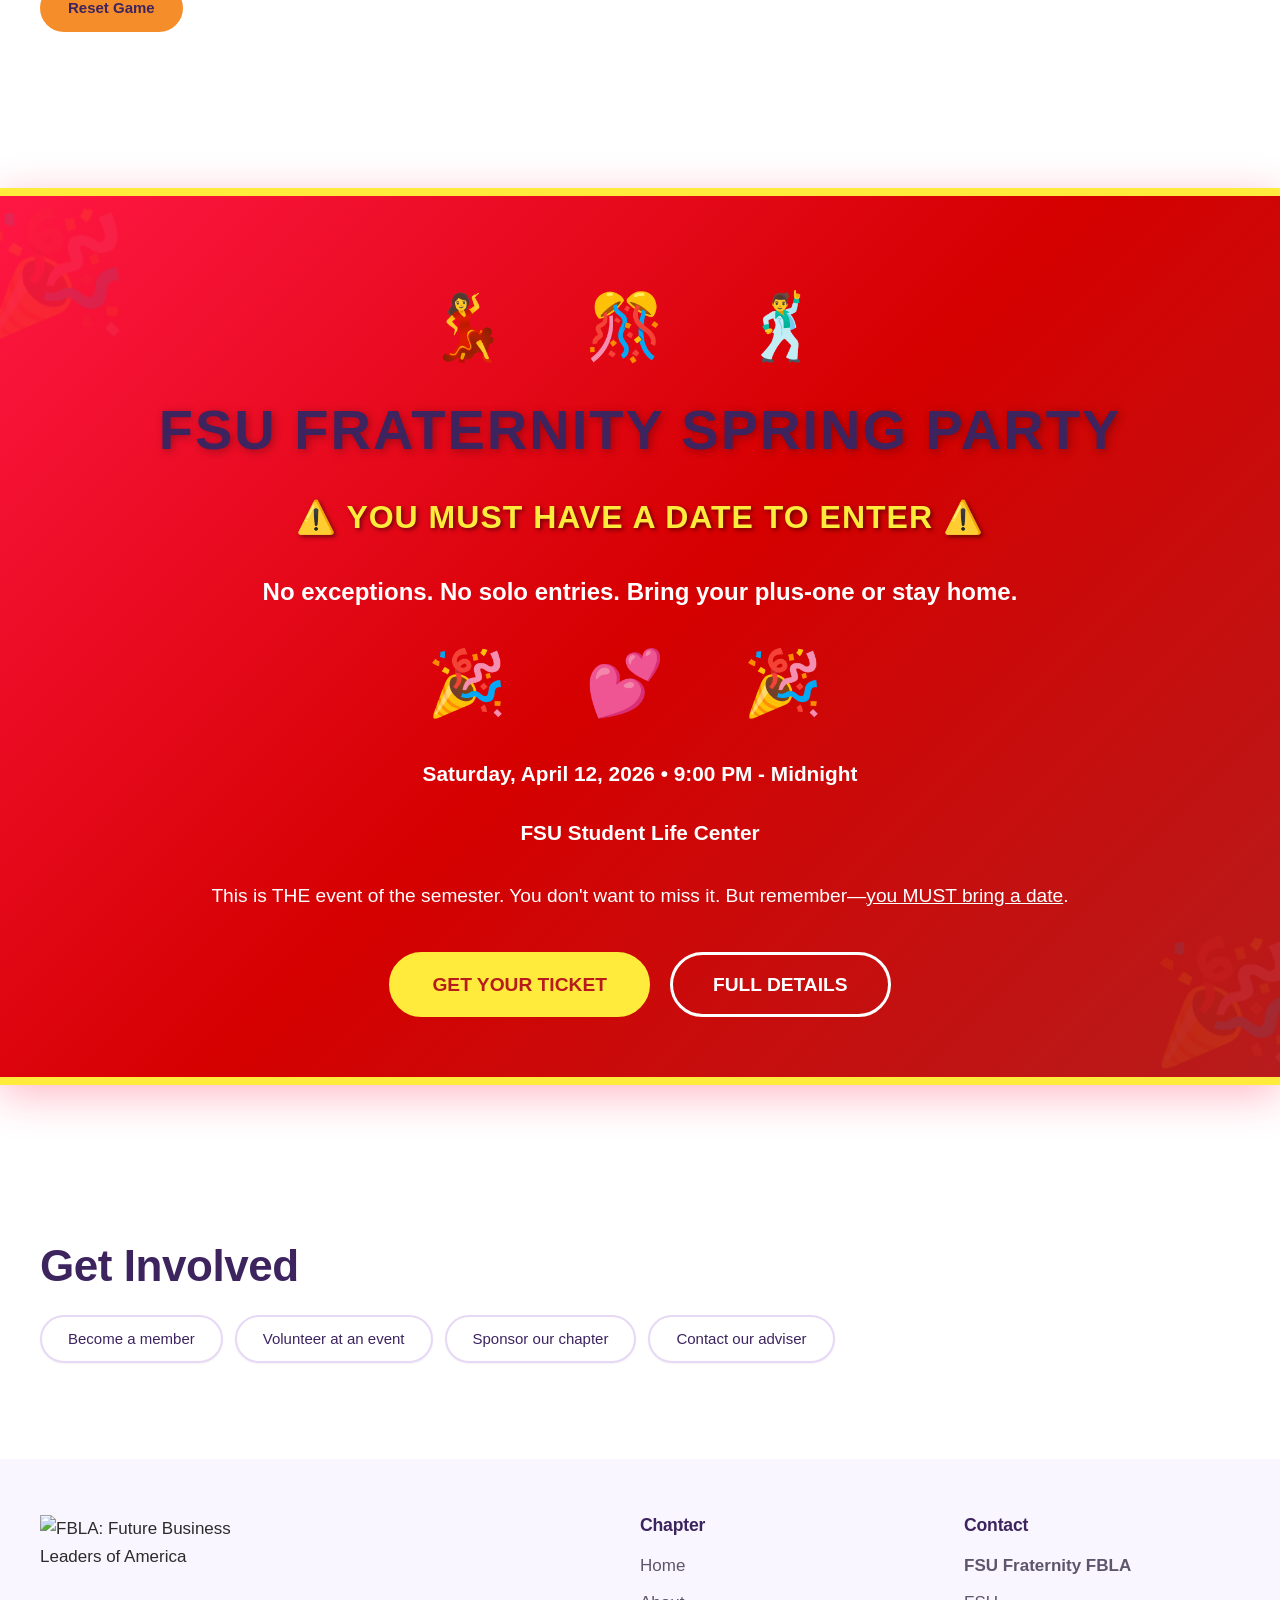
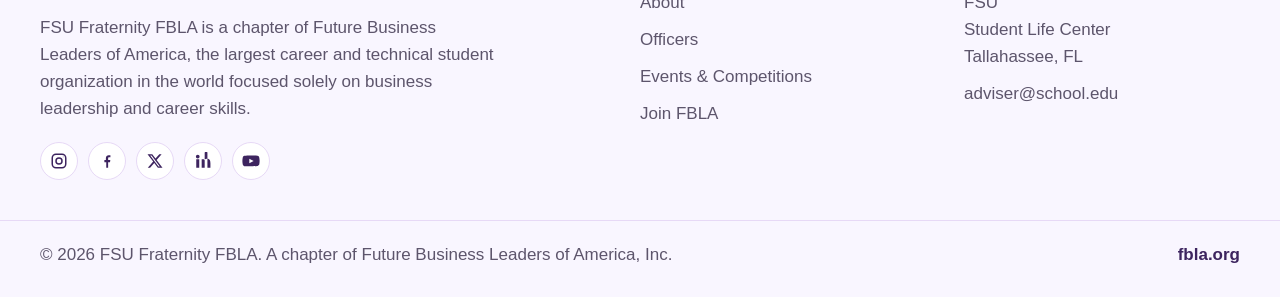
==== commit 53afeade: "Add dramatic party banner with date requirement and update map with country names" ====
--- a/index.html
+++ b/index.html
@@ -12,6 +12,138 @@
   <link rel="preload" href="assets/fonts/apercu-pro/woff2/Apercu-Pro-Bold.woff2" as="font" type="font/woff2" crossorigin>
   <link rel="preload" href="assets/fonts/apercu-pro/woff2/Apercu-Pro-Regular.woff2" as="font" type="font/woff2" crossorigin>
   <link rel="stylesheet" href="css/styles.css">
+  <style>
+    .party-banner {
+      background: linear-gradient(135deg, #ff1744 0%, #d50000 50%, #b71c1c 100%);
+      color: white;
+      padding: 60px 20px;
+      text-align: center;
+      position: relative;
+      overflow: hidden;
+      border-top: 8px solid #ffeb3b;
+      border-bottom: 8px solid #ffeb3b;
+      box-shadow: 0 10px 40px rgba(255, 23, 68, 0.3);
+      margin: 60px 0;
+    }
+
+    .party-banner::before {
+      content: '🎉';
+      position: absolute;
+      font-size: 120px;
+      opacity: 0.1;
+      left: -20px;
+      top: -20px;
+      animation: float 3s ease-in-out infinite;
+    }
+
+    .party-banner::after {
+      content: '🎉';
+      position: absolute;
+      font-size: 120px;
+      opacity: 0.1;
+      right: -20px;
+      bottom: -20px;
+      animation: float 3s ease-in-out infinite reverse;
+    }
+
+    @keyframes float {
+      0%, 100% { transform: translateY(0px); }
+      50% { transform: translateY(20px); }
+    }
+
+    .party-banner__content {
+      position: relative;
+      z-index: 1;
+    }
+
+    .party-banner h2 {
+      font-size: 3.5rem;
+      font-weight: 700;
+      margin: 0 0 20px 0;
+      text-transform: uppercase;
+      letter-spacing: 2px;
+      text-shadow: 2px 2px 8px rgba(0, 0, 0, 0.3);
+      animation: pulse 2s ease-in-out infinite;
+    }
+
+    @keyframes pulse {
+      0%, 100% { transform: scale(1); }
+      50% { transform: scale(1.05); }
+    }
+
+    .party-banner .date-requirement {
+      font-size: 2rem;
+      font-weight: 700;
+      margin: 30px 0;
+      color: #ffeb3b;
+      text-transform: uppercase;
+      letter-spacing: 1px;
+      text-shadow: 2px 2px 4px rgba(0, 0, 0, 0.5);
+      animation: blink 1.5s ease-in-out infinite;
+    }
+
+    @keyframes blink {
+      0%, 100% { opacity: 1; }
+      50% { opacity: 0.7; }
+    }
+
+    .party-banner .emoji-row {
+      font-size: 4rem;
+      margin: 20px 0;
+      letter-spacing: 30px;
+      animation: bounce 1s ease-in-out infinite;
+    }
+
+    @keyframes bounce {
+      0%, 100% { transform: translateY(0); }
+      50% { transform: translateY(-15px); }
+    }
+
+    .party-banner p {
+      font-size: 1.5rem;
+      margin: 20px 0;
+      line-height: 1.6;
+    }
+
+    .party-banner .cta-buttons {
+      margin-top: 40px;
+      display: flex;
+      gap: 20px;
+      justify-content: center;
+      flex-wrap: wrap;
+    }
+
+    .party-banner .btn {
+      font-size: 1.2rem;
+      padding: 18px 40px;
+      font-weight: 700;
+      text-transform: uppercase;
+      border: 3px solid white;
+      transition: all 0.3s ease;
+    }
+
+    .party-banner .btn:hover {
+      transform: scale(1.1);
+      box-shadow: 0 8px 20px rgba(0, 0, 0, 0.3);
+    }
+
+    .party-banner .btn--cta {
+      background-color: #ffeb3b;
+      color: #b71c1c;
+      border-color: #ffeb3b;
+    }
+
+    .party-banner .btn--outline-party {
+      background-color: transparent;
+      color: white;
+      border-color: white;
+    }
+
+    .party-banner .btn--outline-party:hover {
+      background-color: white;
+      color: #b71c1c;
+    }
+  </style>
 </head>
 <body>
   <!-- Icon set (inline SVG sprite, referenced with <use href="#i-...">) -->
@@ -155,7 +287,7 @@
       </div>
     </section>
 
-    <section class="section harry-black">
+    <section class="section">
       <div class="container">
         <div class="section__head">
           <div>
@@ -167,44 +299,103 @@
         <div class="harry-black__content">
           <div class="harry-black__game">
             <div class="harry-black__map">
-              <svg viewBox="0 0 960 600" xmlns="http://www.w3.org/2000/svg" class="world-map">
-                <g class="map-region" data-location="North America" onclick="checkLocation('North America')">
-                  <path d="M 100 150 L 250 100 L 280 200 L 150 280 Z" fill="#f0e7ff" stroke="#a25de6" stroke-width="2"/>
-                  <text x="170" y="200" class="map-label">North America</text>
-                </g>
-                <g class="map-region" data-location="Europe" onclick="checkLocation('Europe')">
-                  <path d="M 380 120 L 480 100 L 520 180 L 420 200 Z" fill="#f0e7ff" stroke="#a25de6" stroke-width="2"/>
-                  <text x="430" y="160" class="map-label">Europe</text>
-                </g>
-                <g class="map-region" data-location="Africa" onclick="checkLocation('Africa')">
-                  <path d="M 480 250 L 560 200 L 600 400 L 500 450 Z" fill="#f0e7ff" stroke="#a25de6" stroke-width="2"/>
-                  <text x="530" y="330" class="map-label">Africa</text>
-                </g>
-                <g class="map-region" data-location="Asia" onclick="checkLocation('Asia')">
-                  <path d="M 550 100 L 750 120 L 800 300 L 600 350 Z" fill="#f0e7ff" stroke="#a25de6" stroke-width="2"/>
-                  <text x="650" y="220" class="map-label">Asia</text>
-                </g>
+              <svg viewBox="0 0 1200 700" xmlns="http://www.w3.org/2000/svg" class="world-map">
+                <!-- North America -->
+                <g class="map-region" data-location="United States" onclick="checkLocation('United States')">
+                  <path d="M 100 180 L 280 150 L 300 280 L 150 300 Z" fill="#f0e7ff" stroke="#a25de6" stroke-width="2"/>
+                  <text x="180" y="230" class="map-label" font-size="14" font-weight="bold">USA</text>
+                </g>
+                
+                <!-- Canada -->
+                <g class="map-region" data-location="Canada" onclick="checkLocation('Canada')">
+                  <path d="M 100 80 L 280 60 L 290 150 L 120 140 Z" fill="#f0e7ff" stroke="#a25de6" stroke-width="2"/>
+                  <text x="170" y="110" class="map-label" font-size="12" font-weight="bold">Canada</text>
+                </g>
+                
+                <!-- Mexico -->
+                <g class="map-region" data-location="Mexico" onclick="checkLocation('Mexico')">
+                  <path d="M 150 300 L 250 290 L 260 360 L 160 370 Z" fill="#f0e7ff" stroke="#a25de6" stroke-width="2"/>
+                  <text x="190" y="330" class="map-label" font-size="12" font-weight="bold">Mexico</text>
+                </g>
+
+                <!-- Brazil -->
+                <g class="map-region" data-location="Brazil" onclick="checkLocation('Brazil')">
+                  <path d="M 350 320 L 450 300 L 470 500 L 360 520 Z" fill="#f0e7ff" stroke="#a25de6" stroke-width="2"/>
+                  <text x="400" y="420" class="map-label" font-size="14" font-weight="bold">Brazil</text>
+                </g>
+
+                <!-- UK -->
+                <g class="map-region" data-location="United Kingdom" onclick="checkLocation('United Kingdom')">
+                  <path d="M 480 120 L 520 110 L 525 180 L 485 185 Z" fill="#f0e7ff" stroke="#a25de6" stroke-width="2"/>
+                  <text x="495" y="150" class="map-label" font-size="11" font-weight="bold">UK</text>
+                </g>
+
+                <!-- France -->
+                <g class="map-region" data-location="France" onclick="checkLocation('France')">
+                  <path d="M 520 130 L 560 120 L 570 200 L 530 195 Z" fill="#f0e7ff" stroke="#a25de6" stroke-width="2"/>
+                  <text x="540" y="160" class="map-label" font-size="12" font-weight="bold">France</text>
+                </g>
+
+                <!-- Germany -->
+                <g class="map-region" data-location="Germany" onclick="checkLocation('Germany')">
+                  <path d="M 560 100 L 610 95 L 620 170 L 570 175 Z" fill="#f0e7ff" stroke="#a25de6" stroke-width="2"/>
+                  <text x="580" y="135" class="map-label" font-size="12" font-weight="bold">Germany</text>
+                </g>
+
+                <!-- Russia -->
+                <g class="map-region" data-location="Russia" onclick="checkLocation('Russia')">
+                  <path d="M 620 80 L 850 70 L 860 250 L 630 260 Z" fill="#f0e7ff" stroke="#a25de6" stroke-width="2"/>
+                  <text x="720" y="170" class="map-label" font-size="14" font-weight="bold">Russia</text>
+                </g>
+
+                <!-- China -->
+                <g class="map-region" data-location="China" onclick="checkLocation('China')">
+                  <path d="M 750 200 L 900 180 L 920 350 L 760 360 Z" fill="#f0e7ff" stroke="#a25de6" stroke-width="2"/>
+                  <text x="820" y="280" class="map-label" font-size="14" font-weight="bold">China</text>
+                </g>
+
+                <!-- India -->
+                <g class="map-region" data-location="India" onclick="checkLocation('India')">
+                  <path d="M 700 320 L 800 310 L 820 450 L 710 460 Z" fill="#f0e7ff" stroke="#a25de6" stroke-width="2"/>
+                  <text x="750" y="390" class="map-label" font-size="12" font-weight="bold">India</text>
+                </g>
+
+                <!-- Japan -->
+                <g class="map-region" data-location="Japan" onclick="checkLocation('Japan')">
+                  <path d="M 920 200 L 970 190 L 980 290 L 930 300 Z" fill="#f0e7ff" stroke="#a25de6" stroke-width="2"/>
+                  <text x="940" y="250" class="map-label" font-size="11" font-weight="bold">Japan</text>
+                </g>
+
+                <!-- Australia -->
                 <g class="map-region" data-location="Australia" onclick="checkLocation('Australia')">
-                  <path d="M 750 400 L 820 380 L 840 480 L 760 500 Z" fill="#f0e7ff" stroke="#a25de6" stroke-width="2"/>
-                  <text x="785" y="445" class="map-label">Australia</text>
-                </g>
-                <g class="map-region" data-location="South America" onclick="checkLocation('South America')">
-                  <path d="M 200 300 L 300 280 L 320 500 L 220 520 Z" fill="#f0e7ff" stroke="#a25de6" stroke-width="2"/>
-                  <text x="260" y="410" class="map-label">South America</text>
+                  <path d="M 950 420 L 1050 400 L 1070 550 L 960 560 Z" fill="#f0e7ff" stroke="#a25de6" stroke-width="2"/>
+                  <text x="990" y="480" class="map-label" font-size="12" font-weight="bold">Australia</text>
+                </g>
+
+                <!-- Egypt / Africa -->
+                <g class="map-region" data-location="Egypt" onclick="checkLocation('Egypt')">
+                  <path d="M 580 280 L 650 270 L 670 380 L 600 390 Z" fill="#f0e7ff" stroke="#a25de6" stroke-width="2"/>
+                  <text x="610" y="335" class="map-label" font-size="11" font-weight="bold">Egypt</text>
+                </g>
+
+                <!-- South Africa -->
+                <g class="map-region" data-location="South Africa" onclick="checkLocation('South Africa')">
+                  <path d="M 600 450 L 700 440 L 710 600 L 610 610 Z" fill="#f0e7ff" stroke="#a25de6" stroke-width="2"/>
+                  <text x="640" y="530" class="map-label" font-size="12" font-weight="bold">South Africa</text>
                 </g>
               </svg>
             </div>
             <div class="harry-black__panel">
               <div class="harry-black__status" id="statusBox">
                 <h3>🕵️ Harry Black is somewhere in the world...</h3>
-                <p>Click on a continent to find him!</p>
+                <p>Click on a country to find him!</p>
               </div>
               <div class="harry-black__clues">
                 <h4>Clues:</h4>
                 <ul id="cluesList">
-                  <li>Harry is currently in a location with over 100 million people</li>
-                  <li>The continent he's on borders at least 2 oceans</li>
-                  <li>He's having lunch at a local business district</li>
+                  <li>Harry is currently in a country that is in Asia</li>
+                  <li>The country has a population over 1 billion people</li>
+                  <li>He's exploring ancient temples and spicy street food</li>
                 </ul>
               </div>
               <button class="btn btn--gold" onclick="resetGame()">Reset Game</button>
@@ -214,24 +405,20 @@
       </div>
     </section>
 
-    <section class="section section--tint">
-      <div class="container">
-        <span class="eyebrow">Save the date</span>
-        <h2 class="h2 feature__title">FSU Fraternity Spring Party: Bring Your Best Date!</h2>
-        <div class="feature__grid">
-          <div class="photo" role="img" aria-label="Photo placeholder: Party photo, 16:10"><div><svg aria-hidden="true"><use href="#i-image"/></svg>Party photo, 16:10</div></div>
-          <div class="feature__body">
-            <p>Join FSU Fraternity FBLA for an exclusive spring party! This is not just any event—you must bring a date to attend. Whether it's a friend, significant other, or classmate, this is your chance to celebrate with the chapter in style.</p>
-            <p class="meta">
-              <span><svg aria-hidden="true"><use href="#i-calendar"/></svg>Saturday, April 12, 2026</span>
-              <span><svg aria-hidden="true"><use href="#i-clock"/></svg>9:00 PM - Midnight</span>
-              <span><svg aria-hidden="true"><use href="#i-pin"/></svg>FSU Student Life Center</span>
-            </p>
-            <div class="party-details">
-              <p><strong>Date Requirement:</strong> All attendees must bring a date. This is a couples' event designed to celebrate our chapter and strengthen the bonds within our community.</p>
-            </div>
-            <a class="btn btn--navy" href="events.html">Event details <span class="arrow" aria-hidden="true">&rarr;</span></a>
-          </div>
+    <!-- DRAMATIC PARTY BANNER -->
+    <section class="party-banner">
+      <div class="party-banner__content">
+        <div class="emoji-row">💃 🎊 🕺</div>
+        <h2>FSU FRATERNITY SPRING PARTY</h2>
+        <div class="date-requirement">⚠️ YOU MUST HAVE A DATE TO ENTER ⚠️</div>
+        <p><strong>No exceptions. No solo entries. Bring your plus-one or stay home.</strong></p>
+        <div class="emoji-row">🎉 💕 🎉</div>
+        <p><strong style="font-size: 1.3rem;">Saturday, April 12, 2026 • 9:00 PM - Midnight</strong></p>
+        <p><strong style="font-size: 1.3rem;">FSU Student Life Center</strong></p>
+        <p style="margin-top: 30px; font-size: 1.2rem;">This is THE event of the semester. You don't want to miss it. But remember—<span style="text-decoration: underline;">you MUST bring a date</span>.</p>
+        <div class="cta-buttons">
+          <a class="btn btn--cta" href="#register">Get Your Ticket</a>
+          <a class="btn btn--outline-party" href="events.html">Full Details</a>
         </div>
       </div>
     </section>
@@ -291,7 +478,7 @@
 
   <script src="js/main.js"></script>
   <script>
-    const harryBlackLocation = "Asia";
+    const harryBlackLocation = "China";
     let attempts = 0;
 
     function checkLocation(location) {
@@ -308,7 +495,7 @@
       } else {
         statusBox.innerHTML = `
           <h3>❌ Not quite...</h3>
-          <p>Harry Black is not in ${location}. Try another continent! (${attempts} attempt${attempts > 1 ? 's' : ''} so far)</p>
+          <p>Harry Black is not in ${location}. Try another country! (${attempts} attempt${attempts > 1 ? 's' : ''} so far)</p>
         `;
         statusBox.classList.remove('found');
       }
@@ -319,7 +506,7 @@
       const statusBox = document.getElementById('statusBox');
       statusBox.innerHTML = `
         <h3>🕵️ Harry Black is somewhere in the world...</h3>
-        <p>Click on a continent to find him!</p>
+        <p>Click on a country to find him!</p>
       `;
       statusBox.classList.remove('found');
       document.querySelectorAll('.map-region').forEach(el => el.style.pointerEvents = 'auto');
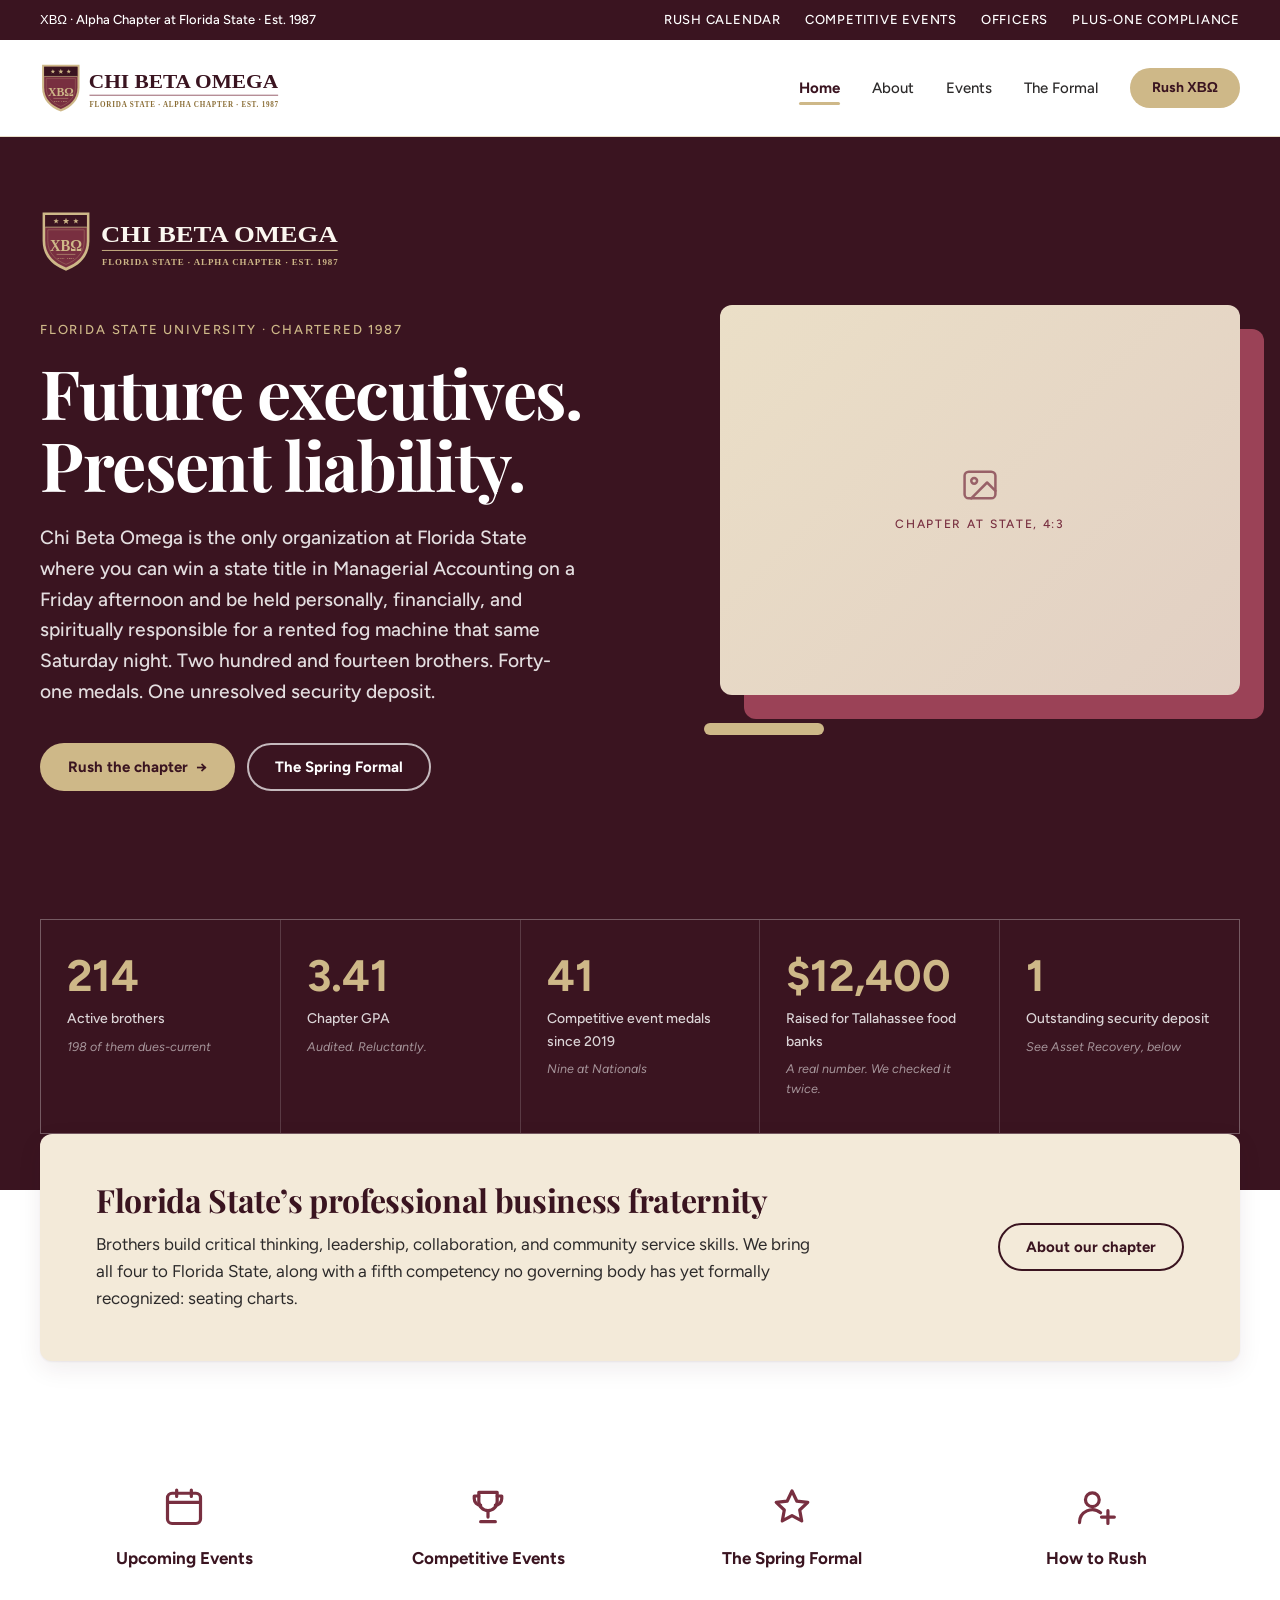
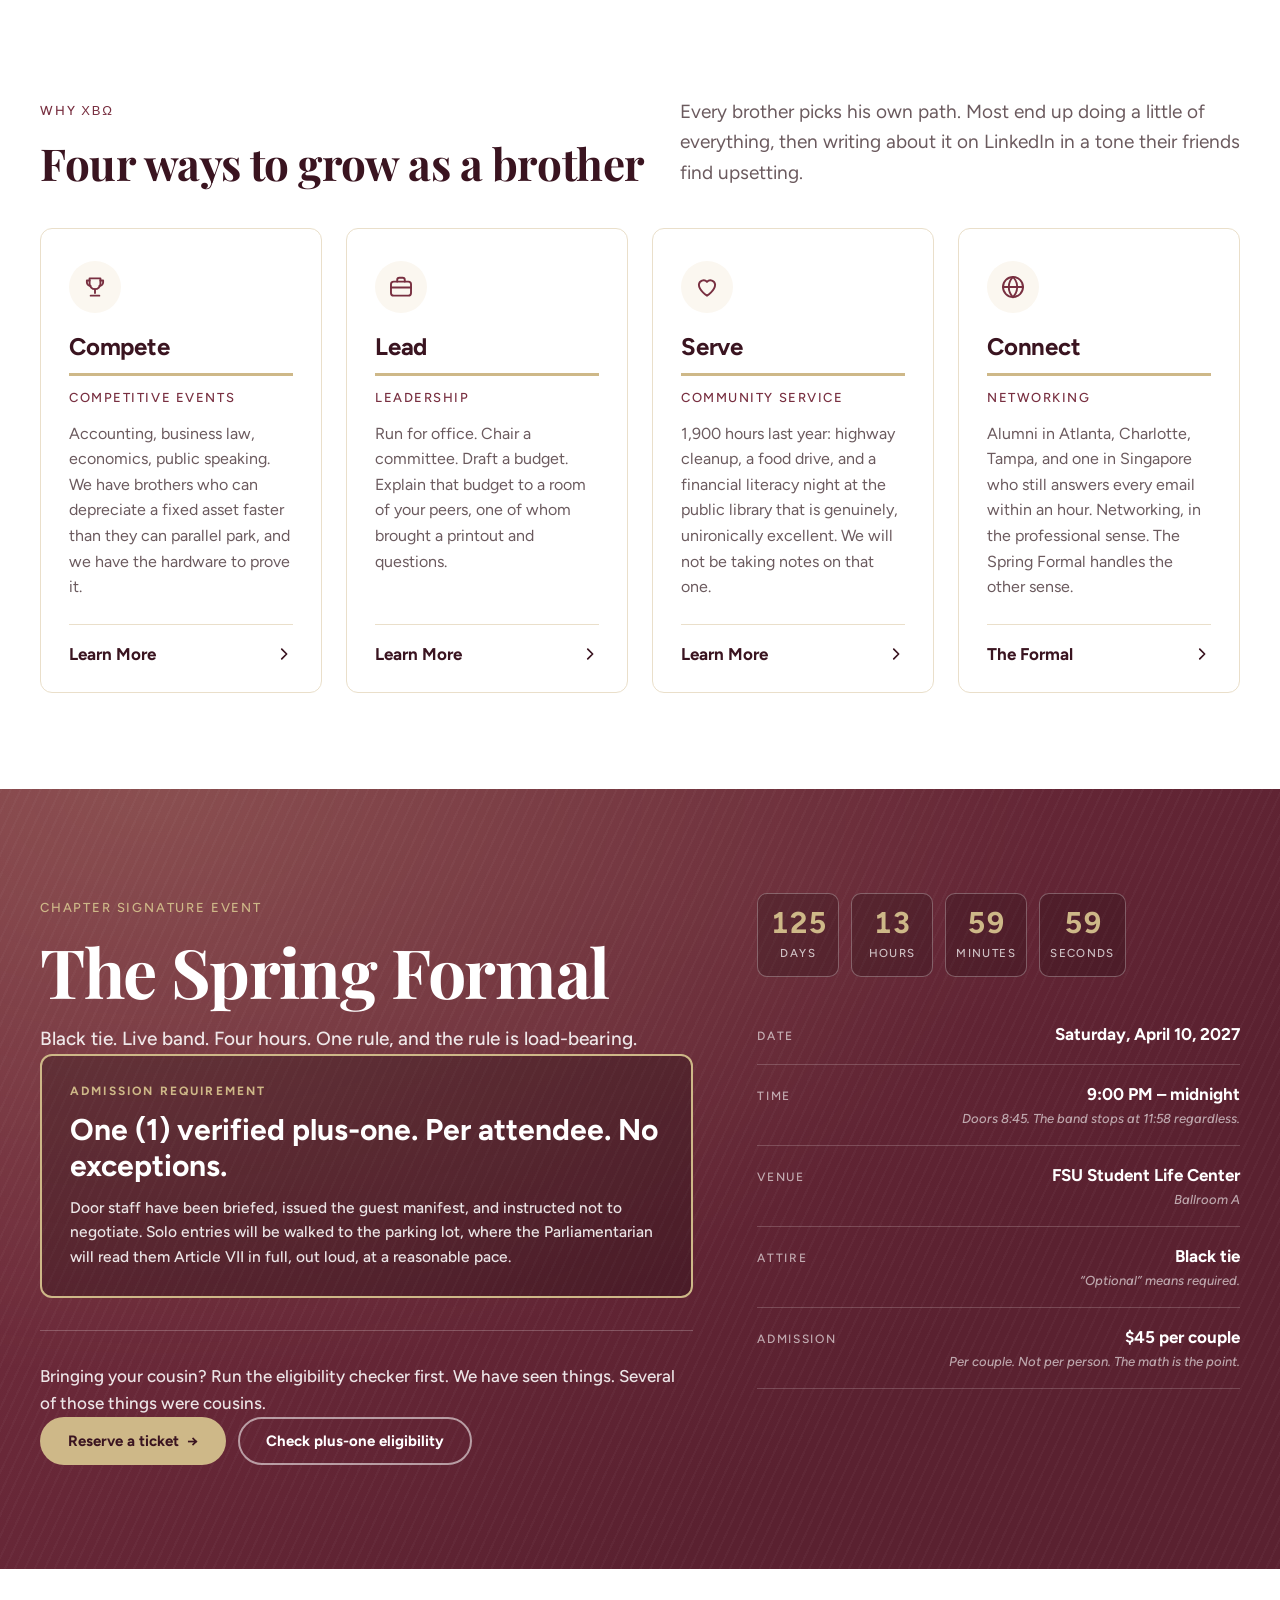
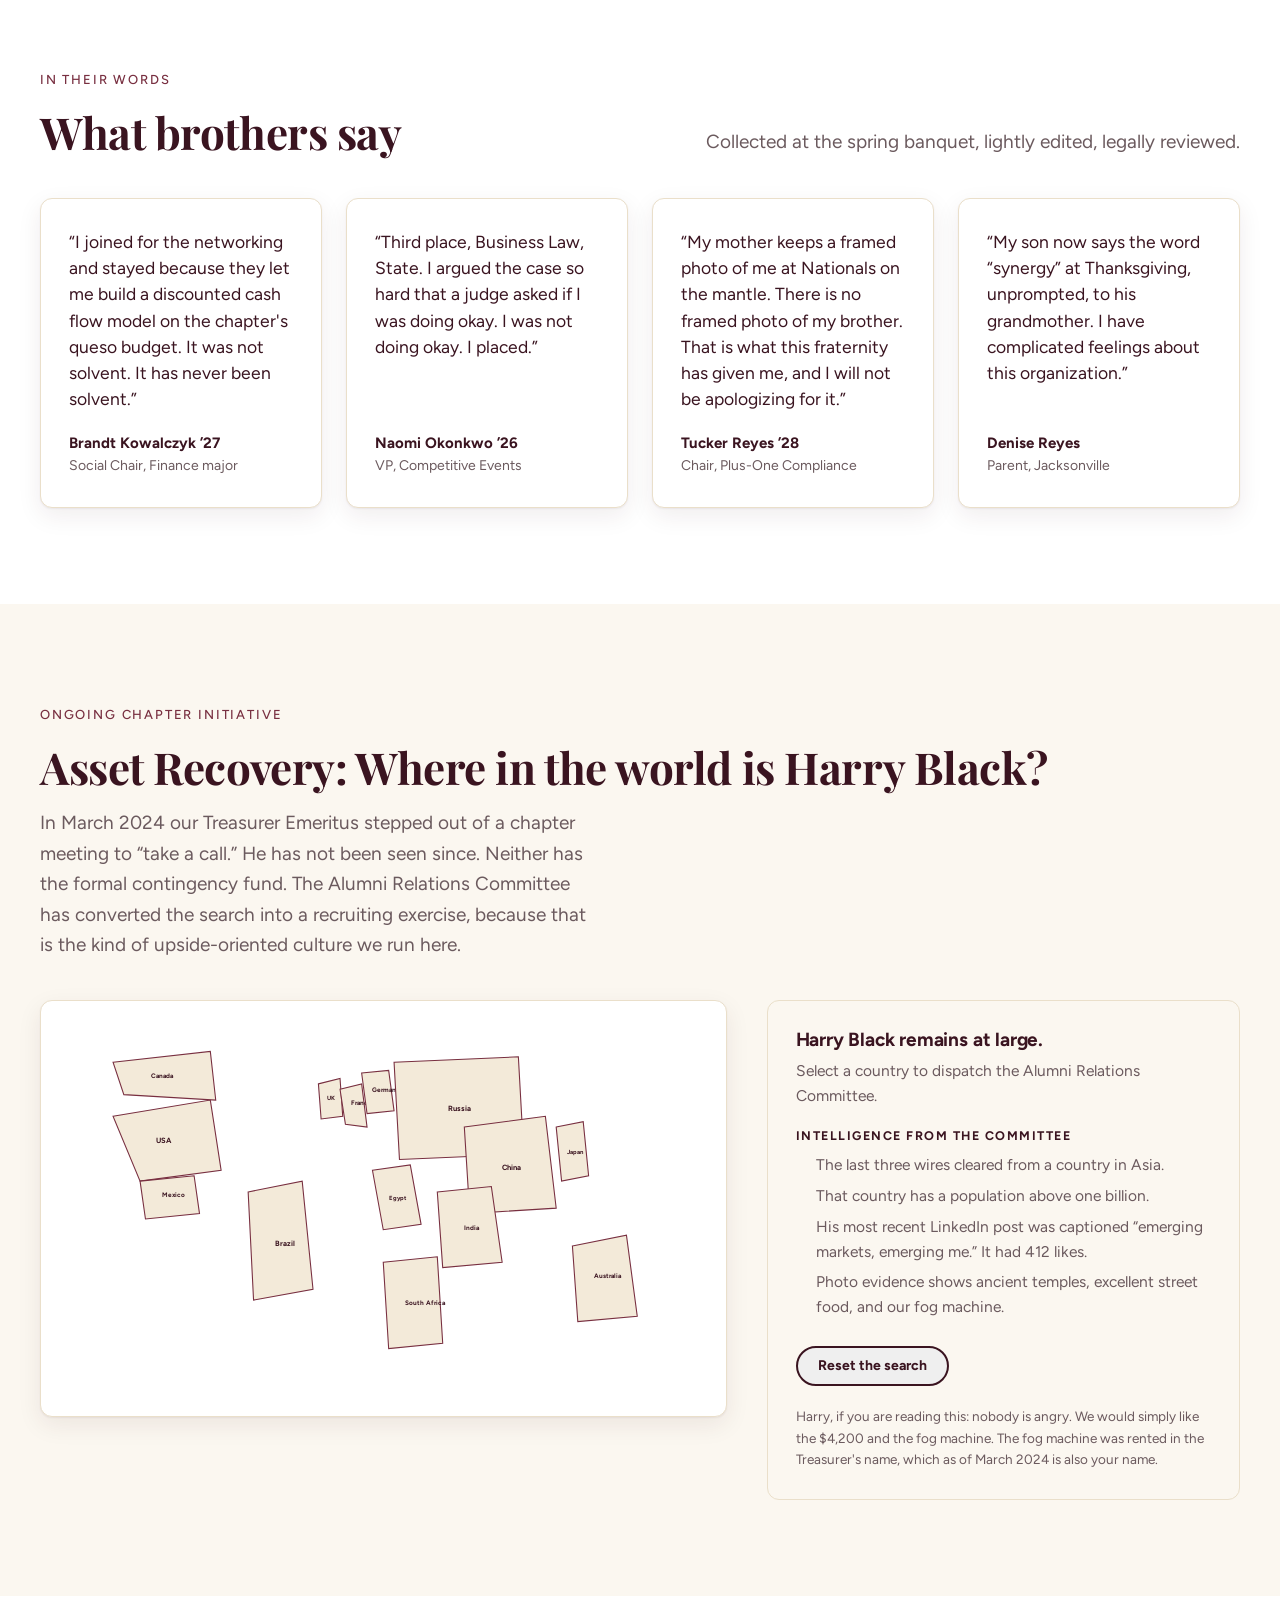
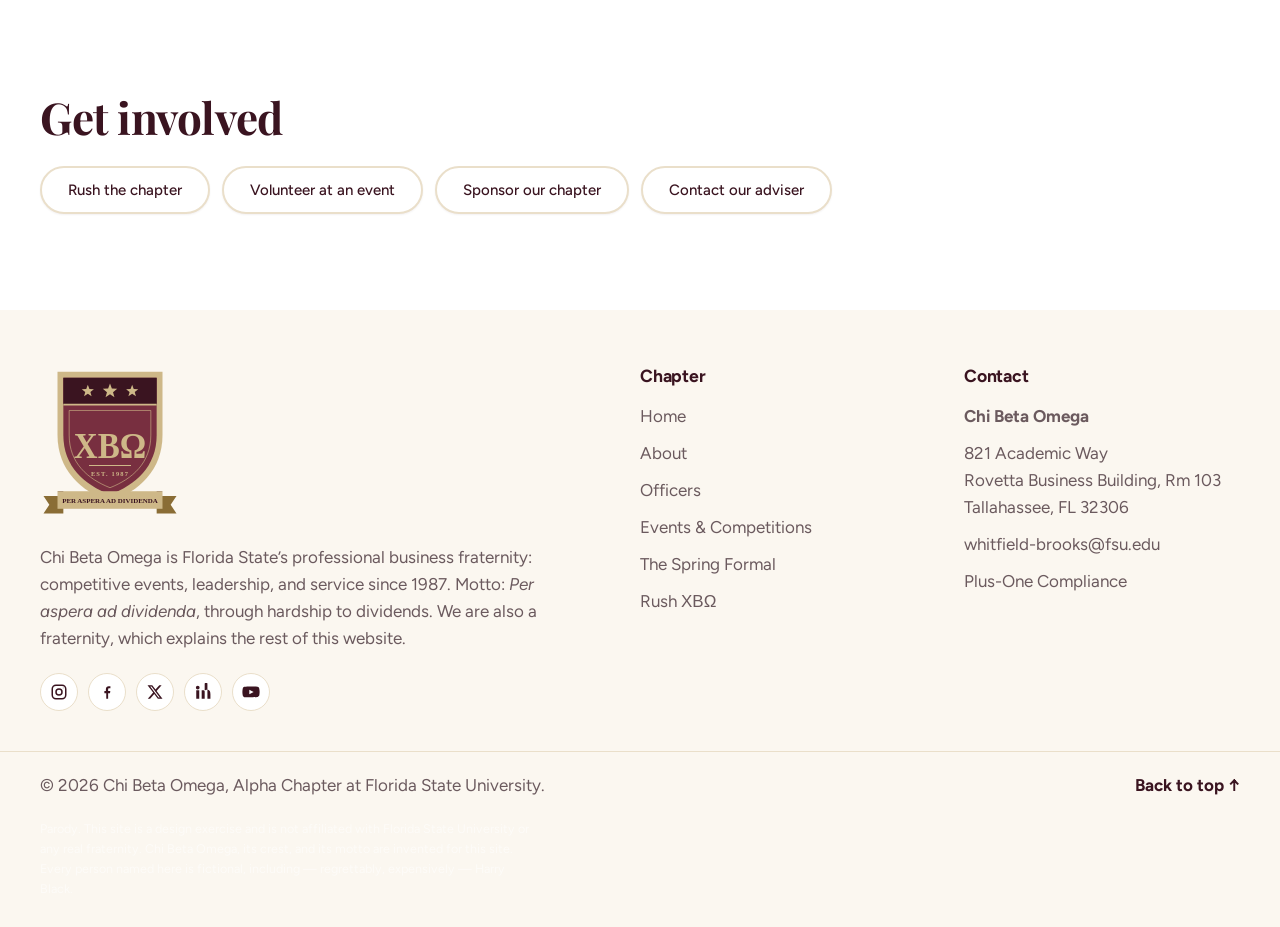
==== commit 0c95e89f: "Rebrand site from FBLA to Chi Beta Omega (garnet & gold) Remove all FBLA logos, brand PDFs, fonts, l" ====
--- a/index.html
+++ b/index.html
@@ -3,150 +3,19 @@
 <head>
   <meta charset="UTF-8">
   <meta name="viewport" content="width=device-width, initial-scale=1.0">
-  <title>FSU Fraternity FBLA</title>
-  <meta name="description" content="FSU Fraternity FBLA: our school's chapter of Future Business Leaders of America.">
-  <meta name="theme-color" content="#3d245f">
-
-  <link rel="icon" type="image/png" sizes="32x32" href="assets/logos/web/favicon-32.png">
-  <link rel="apple-touch-icon" href="assets/logos/web/favicon-180.png">
-  <link rel="preload" href="assets/fonts/apercu-pro/woff2/Apercu-Pro-Bold.woff2" as="font" type="font/woff2" crossorigin>
-  <link rel="preload" href="assets/fonts/apercu-pro/woff2/Apercu-Pro-Regular.woff2" as="font" type="font/woff2" crossorigin>
+  <title>Chi Beta Omega</title>
+  <meta name="description" content="Chi Beta Omega: Florida State's professional business fraternity. Competitive events, leadership, service, and the Spring Formal.">
+  <meta name="theme-color" content="#3a1420">
+
+  <link rel="icon" type="image/svg+xml" href="assets/brand/favicon.svg">
+  <link rel="apple-touch-icon" href="assets/brand/apple-touch-icon.png">
+  <link rel="preconnect" href="https://fonts.googleapis.com">
+  <link rel="preconnect" href="https://fonts.gstatic.com" crossorigin>
+  <link rel="stylesheet" href="https://fonts.googleapis.com/css2?family=Figtree:ital,wght@0,400;0,500;0,700;1,400;1,700&amp;family=Playfair+Display:wght@700;800&amp;display=swap">
   <link rel="stylesheet" href="css/styles.css">
-  <style>
-    .party-banner {
-      background: linear-gradient(135deg, #ff1744 0%, #d50000 50%, #b71c1c 100%);
-      color: white;
-      padding: 60px 20px;
-      text-align: center;
-      position: relative;
-      overflow: hidden;
-      border-top: 8px solid #ffeb3b;
-      border-bottom: 8px solid #ffeb3b;
-      box-shadow: 0 10px 40px rgba(255, 23, 68, 0.3);
-      margin: 60px 0;
-    }
-
-    .party-banner::before {
-      content: '🎉';
-      position: absolute;
-      font-size: 120px;
-      opacity: 0.1;
-      left: -20px;
-      top: -20px;
-      animation: float 3s ease-in-out infinite;
-    }
-
-    .party-banner::after {
-      content: '🎉';
-      position: absolute;
-      font-size: 120px;
-      opacity: 0.1;
-      right: -20px;
-      bottom: -20px;
-      animation: float 3s ease-in-out infinite reverse;
-    }
-
-    @keyframes float {
-      0%, 100% { transform: translateY(0px); }
-      50% { transform: translateY(20px); }
-    }
-
-    .party-banner__content {
-      position: relative;
-      z-index: 1;
-    }
-
-    .party-banner h2 {
-      font-size: 3.5rem;
-      font-weight: 700;
-      margin: 0 0 20px 0;
-      text-transform: uppercase;
-      letter-spacing: 2px;
-      text-shadow: 2px 2px 8px rgba(0, 0, 0, 0.3);
-      animation: pulse 2s ease-in-out infinite;
-    }
-
-    @keyframes pulse {
-      0%, 100% { transform: scale(1); }
-      50% { transform: scale(1.05); }
-    }
-
-    .party-banner .date-requirement {
-      font-size: 2rem;
-      font-weight: 700;
-      margin: 30px 0;
-      color: #ffeb3b;
-      text-transform: uppercase;
-      letter-spacing: 1px;
-      text-shadow: 2px 2px 4px rgba(0, 0, 0, 0.5);
-      animation: blink 1.5s ease-in-out infinite;
-    }
-
-    @keyframes blink {
-      0%, 100% { opacity: 1; }
-      50% { opacity: 0.7; }
-    }
-
-    .party-banner .emoji-row {
-      font-size: 4rem;
-      margin: 20px 0;
-      letter-spacing: 30px;
-      animation: bounce 1s ease-in-out infinite;
-    }
-
-    @keyframes bounce {
-      0%, 100% { transform: translateY(0); }
-      50% { transform: translateY(-15px); }
-    }
-
-    .party-banner p {
-      font-size: 1.5rem;
-      margin: 20px 0;
-      line-height: 1.6;
-    }
-
-    .party-banner .cta-buttons {
-      margin-top: 40px;
-      display: flex;
-      gap: 20px;
-      justify-content: center;
-      flex-wrap: wrap;
-    }
-
-    .party-banner .btn {
-      font-size: 1.2rem;
-      padding: 18px 40px;
-      font-weight: 700;
-      text-transform: uppercase;
-      border: 3px solid white;
-      transition: all 0.3s ease;
-    }
-
-    .party-banner .btn:hover {
-      transform: scale(1.1);
-      box-shadow: 0 8px 20px rgba(0, 0, 0, 0.3);
-    }
-
-    .party-banner .btn--cta {
-      background-color: #ffeb3b;
-      color: #b71c1c;
-      border-color: #ffeb3b;
-    }
-
-    .party-banner .btn--outline-party {
-      background-color: transparent;
-      color: white;
-      border-color: white;
-    }
-
-    .party-banner .btn--outline-party:hover {
-      background-color: white;
-      color: #b71c1c;
-    }
-  </style>
 </head>
 <body>
-  <!-- Icon set (inline SVG sprite, referenced with <use href="#i-...">) -->
+
   <svg xmlns="http://www.w3.org/2000/svg" style="display:none">
     <defs>
       <symbol id="i-calendar" viewBox="0 0 24 24" fill="none" stroke="currentColor" stroke-width="1.75" stroke-linecap="round" stroke-linejoin="round"><rect x="3" y="4.5" width="18" height="16.5" rx="2.5"/><path d="M3 9.5h18M8 2.75v3.5M16 2.75v3.5"/></symbol>
@@ -156,7 +25,7 @@
       <symbol id="i-briefcase" viewBox="0 0 24 24" fill="none" stroke="currentColor" stroke-width="1.75" stroke-linecap="round" stroke-linejoin="round"><rect x="2.75" y="7" width="18.5" height="13" rx="2.5"/><path d="M8.5 7V5.5a2 2 0 0 1 2-2h3a2 2 0 0 1 2 2V7M2.75 12.5h18.5"/></symbol>
       <symbol id="i-heart" viewBox="0 0 24 24" fill="none" stroke="currentColor" stroke-width="1.75" stroke-linecap="round" stroke-linejoin="round"><path d="M12 20s-7.5-4.6-7.5-10.2A4.3 4.3 0 0 1 12 7.3a4.3 4.3 0 0 1 7.5 2.5C19.5 15.4 12 20 12 20z"/></symbol>
       <symbol id="i-globe" viewBox="0 0 24 24" fill="none" stroke="currentColor" stroke-width="1.75" stroke-linecap="round" stroke-linejoin="round"><circle cx="12" cy="12" r="9.25"/><path d="M2.75 12h18.5M12 2.75c2.6 2.8 3.9 5.9 3.9 9.25S14.6 18.45 12 21.25M12 2.75C9.4 5.55 8.1 8.65 8.1 12s1.3 6.7 3.9 9.5"/></symbol>
-      <symbol id="i-star" viewBox="0 0 24 24" fill="none" stroke="currentColor" stroke-width="1.75" stroke-linecap="round" stroke-linejoin="round"><path d="M12 3.25l2.6 5.5 6 .75-4.4 4.15 1.1 5.95L12 0.75l-5.3 2.9 1.1-5.95-4.4-4.15 6-.75L12 3.25z"/></symbol>
+      <symbol id="i-star" viewBox="0 0 24 24" fill="none" stroke="currentColor" stroke-width="1.75" stroke-linecap="round" stroke-linejoin="round"><path d="M12 3.25l2.6 5.5 6 .75-4.4 4.15 1.1 5.95L12 16.7l-5.3 2.9 1.1-5.95-4.4-4.15 6-.75L12 3.25z"/></symbol>
       <symbol id="i-plane" viewBox="0 0 24 24" fill="none" stroke="currentColor" stroke-width="1.75" stroke-linecap="round" stroke-linejoin="round"><path d="M21 15.5l-8-4.5V5a1.5 1.5 0 0 0-3 0v6l-7 4.5V18l7-2v4l2 1.5V16l8 2v-2.5z"/></symbol>
       <symbol id="i-pin" viewBox="0 0 24 24" fill="none" stroke="currentColor" stroke-width="1.75" stroke-linecap="round" stroke-linejoin="round"><path d="M12 21.25s-7-6.1-7-11.5a7 7 0 0 1 14 0c0 5.4-7 11.5-7 11.5z"/><circle cx="12" cy="9.75" r="2.5"/></symbol>
       <symbol id="i-clock" viewBox="0 0 24 24" fill="none" stroke="currentColor" stroke-width="1.75" stroke-linecap="round" stroke-linejoin="round"><circle cx="12" cy="12" r="9.25"/><path d="M12 7v5l3.5 2"/></symbol>
@@ -175,12 +44,12 @@
 
   <div class="utility-bar">
     <div class="container utility-bar__inner">
-      <p>Florida FBLA &middot; FSU</p>
+      <p>&Chi;&Beta;&Omega; &middot; Alpha Chapter at Florida State &middot; Est. 1987</p>
       <ul class="utility-bar__links">
-        <li><a href="https://www.fbla.org/">FBLA National</a></li>
-        <li><a href="https://www.fbla.org/high-school/competitive-events/">Competitive Events</a></li>
-        <li><a href="https://connect.fbla.org/">FBLA Connect</a></li>
-        <li><a href="https://www.fbla.org/brand-center/">Brand Center</a></li>
+        <li><a href="join.html">Rush Calendar</a></li>
+        <li><a href="events.html#competitive-events">Competitive Events</a></li>
+        <li><a href="about.html#officers">Officers</a></li>
+        <li><a href="formal.html#checker">Plus-One Compliance</a></li>
       </ul>
     </div>
   </div>
@@ -188,8 +57,7 @@
   <header class="site-header">
     <nav class="container nav" aria-label="Main">
       <a class="brand" href="index.html">
-        <img class="brand__logo" src="assets/logos/web/fbla-horizontal-color.png" width="640" height="142" alt="FBLA">
-        <span class="brand__chapter">FSU Fraternity<br>Chapter</span>
+        <img class="brand__logo" src="assets/brand/wordmark.svg" width="640" height="142" alt="Chi Beta Omega">
       </a>
       <button class="nav__toggle" type="button" aria-expanded="false" aria-controls="nav-links" aria-label="Open menu">
         <span></span><span></span><span></span>
@@ -198,7 +66,8 @@
         <li><a href="index.html" aria-current="page">Home</a></li>
         <li><a href="about.html">About</a></li>
         <li><a href="events.html">Events</a></li>
-        <li><a class="btn btn--gold btn--sm" href="join.html">Join FBLA</a></li>
+        <li><a href="formal.html">The Formal</a></li>
+        <li><a class="btn btn--gold btn--sm" href="join.html">Rush &Chi;&Beta;&Omega;</a></li>
       </ul>
     </nav>
   </header>
@@ -207,17 +76,30 @@
     <section class="hero">
       <div class="container hero__inner">
         <div>
-          <img class="hero__logo" src="assets/logos/web/fbla-horizontal-reverse.png" width="640" height="142" alt="FBLA">
-          <h1 class="display">Where future business leaders get their start.</h1>
-          <p class="hero__lead">FSU Fraternity FBLA is our school's chapter of Future Business Leaders of America. We compete, lead, serve, and build the skills that carry into college and careers.</p>
+          <img class="hero__logo" src="assets/brand/wordmark-reverse.svg" width="640" height="142" alt="Chi Beta Omega">
+          <span class="eyebrow">Florida State University &middot; Chartered 1987</span>
+          <h1 class="display">Future executives. Present liability.</h1>
+          <p class="hero__lead">Chi Beta Omega is the only organization at Florida State where you can win a state title in Managerial Accounting on a Friday afternoon and be held personally, financially, and spiritually responsible for a rented fog machine that same Saturday night. Two hundred and fourteen brothers. Forty-one medals. One unresolved security deposit.</p>
           <div class="btn-row">
-            <a class="btn btn--gold" href="join.html">Join the chapter <span class="arrow" aria-hidden="true">&rarr;</span></a>
-            <a class="btn btn--outline-light" href="events.html">Upcoming events</a>
+            <a class="btn btn--gold" href="join.html">Rush the chapter <span class="arrow" aria-hidden="true">&rarr;</span></a>
+            <a class="btn btn--outline-light" href="formal.html">The Spring Formal</a>
           </div>
         </div>
         <div class="hero__media">
-          <div class="photo" role="img" aria-label="Photo placeholder: Chapter photo, 4:3"><div><svg aria-hidden="true"><use href="#i-image"/></svg>Chapter photo, 4:3</div></div>
-        </div>
+          <div class="photo" role="img" aria-label="Photo placeholder: Chapter at the Florida State Leadership Conference, 4:3"><div><svg aria-hidden="true"><use href="#i-image"/></svg>Chapter at State, 4:3</div></div>
+        </div>
+      </div>
+    </section>
+
+    <section class="stat-band">
+      <div class="container">
+        <ul class="stat-band__grid">
+          <li class="stat"><strong>214</strong><span>Active brothers</span><small>198 of them dues-current</small></li>
+          <li class="stat"><strong>3.41</strong><span>Chapter GPA</span><small>Audited. Reluctantly.</small></li>
+          <li class="stat"><strong>41</strong><span>Competitive event medals since 2019</span><small>Nine at Nationals</small></li>
+          <li class="stat"><strong>$12,400</strong><span>Raised for Tallahassee food banks</span><small>A real number. We checked it twice.</small></li>
+          <li class="stat"><strong>1</strong><span>Outstanding security deposit</span><small>See Asset Recovery, below</small></li>
+        </ul>
       </div>
     </section>
 
@@ -225,8 +107,8 @@
       <div class="container">
         <div class="callout callout--overlap">
           <div>
-            <h2 class="h2">Part of the largest business student organization in the world</h2>
-            <p>FBLA's 200,000+ middle school, high school, and college members build critical thinking, leadership, collaboration, and community service skills. Our chapter brings those opportunities to FSU students.</p>
+            <h2 class="h2">Florida State&rsquo;s professional business fraternity</h2>
+            <p>Brothers build critical thinking, leadership, collaboration, and community service skills. We bring all four to Florida State, along with a fifth competency no governing body has yet formally recognized: seating charts.</p>
           </div>
           <a class="btn btn--outline" href="about.html">About our chapter</a>
         </div>
@@ -239,8 +121,8 @@
         <ul class="quick-links">
           <li><a class="quick-link" href="events.html"><svg aria-hidden="true"><use href="#i-calendar"/></svg>Upcoming Events</a></li>
           <li><a class="quick-link" href="events.html#competitive-events"><svg aria-hidden="true"><use href="#i-trophy"/></svg>Competitive Events</a></li>
-          <li><a class="quick-link" href="about.html#officers"><svg aria-hidden="true"><use href="#i-users"/></svg>Meet the Officers</a></li>
-          <li><a class="quick-link" href="join.html"><svg aria-hidden="true"><use href="#i-user-plus"/></svg>How to Join</a></li>
+          <li><a class="quick-link" href="formal.html"><svg aria-hidden="true"><use href="#i-star"/></svg>The Spring Formal</a></li>
+          <li><a class="quick-link" href="join.html"><svg aria-hidden="true"><use href="#i-user-plus"/></svg>How to Rush</a></li>
         </ul>
       </div>
     </section>
@@ -249,188 +131,213 @@
       <div class="container">
         <div class="section__head">
           <div>
-            <span class="eyebrow">Why FBLA</span>
-            <h2 class="h2">Four ways to grow with FBLA</h2>
-          </div>
-          <p class="lead">Every member picks their own path. Most end up doing a little of everything.</p>
+            <span class="eyebrow">Why &Chi;&Beta;&Omega;</span>
+            <h2 class="h2">Four ways to grow as a brother</h2>
+          </div>
+          <p class="lead">Every brother picks his own path. Most end up doing a little of everything, then writing about it on LinkedIn in a tone their friends find upsetting.</p>
         </div>
         <div class="card-grid">
           <article class="card">
             <span class="card__icon"><svg aria-hidden="true"><use href="#i-trophy"/></svg></span>
             <h3 class="card__title">Compete</h3>
             <p class="card__sub">Competitive events</p>
-            <p class="card__body">Test your skills in business subject areas from accounting to public speaking at regional, state, and national conferences.</p>
+            <p class="card__body">Accounting, business law, economics, public speaking. We have brothers who can depreciate a fixed asset faster than they can parallel park, and we have the hardware to prove it.</p>
             <a class="card__link" href="events.html#competitive-events">Learn More <svg aria-hidden="true"><use href="#i-chevron"/></svg></a>
           </article>
           <article class="card">
             <span class="card__icon"><svg aria-hidden="true"><use href="#i-briefcase"/></svg></span>
             <h3 class="card__title">Lead</h3>
             <p class="card__sub">Leadership</p>
-            <p class="card__body">Run for chapter office, lead a committee, and manage real projects with real deadlines and real teams.</p>
+            <p class="card__body">Run for office. Chair a committee. Draft a budget. Explain that budget to a room of your peers, one of whom brought a printout and questions.</p>
             <a class="card__link" href="about.html#officers">Learn More <svg aria-hidden="true"><use href="#i-chevron"/></svg></a>
           </article>
           <article class="card">
             <span class="card__icon"><svg aria-hidden="true"><use href="#i-heart"/></svg></span>
             <h3 class="card__title">Serve</h3>
             <p class="card__sub">Community service</p>
-            <p class="card__body">Plan service projects and partner with local organizations to make an impact at school and beyond.</p>
-            <a class="card__link" href="join.html">Learn More <svg aria-hidden="true"><use href="#i-chevron"/></svg></a>
+            <p class="card__body">1,900 hours last year: highway cleanup, a food drive, and a financial literacy night at the public library that is genuinely, unironically excellent. We will not be taking notes on that one.</p>
+            <a class="card__link" href="events.html">Learn More <svg aria-hidden="true"><use href="#i-chevron"/></svg></a>
           </article>
           <article class="card">
             <span class="card__icon"><svg aria-hidden="true"><use href="#i-globe"/></svg></span>
             <h3 class="card__title">Connect</h3>
             <p class="card__sub">Networking</p>
-            <p class="card__body">Meet business professionals, alumni, and students from across the state and the country.</p>
-            <a class="card__link" href="join.html">Join the Chapter <svg aria-hidden="true"><use href="#i-chevron"/></svg></a>
+            <p class="card__body">Alumni in Atlanta, Charlotte, Tampa, and one in Singapore who still answers every email within an hour. Networking, in the professional sense. The Spring Formal handles the other sense.</p>
+            <a class="card__link" href="formal.html">The Formal <svg aria-hidden="true"><use href="#i-chevron"/></svg></a>
           </article>
         </div>
       </div>
     </section>
 
+    <section class="formal">
+      <div class="container">
+        <div class="formal__grid">
+          <div>
+            <span class="eyebrow">Chapter signature event</span>
+            <h2 class="display">The Spring Formal</h2>
+            <p class="lead">Black tie. Live band. Four hours. One rule, and the rule is load-bearing.</p>
+            <div class="requirement">
+              <span class="requirement__label">Admission requirement</span>
+              <strong>One (1) verified plus-one. Per attendee. No exceptions.</strong>
+              <p>Door staff have been briefed, issued the guest manifest, and instructed not to negotiate. Solo entries will be walked to the parking lot, where the Parliamentarian will read them Article VII in full, out loud, at a reasonable pace.</p>
+            </div>
+            <hr>
+            <p>Bringing your cousin? Run the eligibility checker first. We have seen things. Several of those things were cousins.</p>
+            <div class="btn-row">
+              <a class="btn btn--gold" href="formal.html#tickets">Reserve a ticket <span class="arrow" aria-hidden="true">&rarr;</span></a>
+              <a class="btn btn--outline-garnet" href="formal.html#checker">Check plus-one eligibility</a>
+            </div>
+          </div>
+          <div>
+            <ul class="countdown" data-countdown="2027-04-10T21:00:00" aria-label="Time until the Spring Formal">
+              <li><strong data-countdown-days>&mdash;</strong><span>Days</span></li>
+              <li><strong data-countdown-hours>&mdash;</strong><span>Hours</span></li>
+              <li><strong data-countdown-minutes>&mdash;</strong><span>Minutes</span></li>
+              <li><strong data-countdown-seconds>&mdash;</strong><span>Seconds</span></li>
+            </ul>
+            <dl class="detail-list">
+              <div><dt>Date</dt><dd>Saturday, April 10, 2027</dd></div>
+              <div><dt>Time</dt><dd>9:00 PM &ndash; midnight<small>Doors 8:45. The band stops at 11:58 regardless.</small></dd></div>
+              <div><dt>Venue</dt><dd>FSU Student Life Center<small>Ballroom A</small></dd></div>
+              <div><dt>Attire</dt><dd>Black tie<small>&ldquo;Optional&rdquo; means required.</small></dd></div>
+              <div><dt>Admission</dt><dd>$45 per couple<small>Per couple. Not per person. The math is the point.</small></dd></div>
+            </dl>
+          </div>
+        </div>
+      </div>
+    </section>
+
     <section class="section">
       <div class="container">
         <div class="section__head">
           <div>
-            <span class="eyebrow">Interactive Game</span>
-            <h2 class="h2">Where in the World is Harry Black?</h2>
-          </div>
-          <p class="lead">Can you catch the elusive Harry Black? Test your geography skills!</p>
-        </div>
-        <div class="harry-black__content">
-          <div class="harry-black__game">
-            <div class="harry-black__map">
-              <svg viewBox="0 0 1200 700" xmlns="http://www.w3.org/2000/svg" class="world-map">
-                <!-- North America -->
-                <g class="map-region" data-location="United States" onclick="checkLocation('United States')">
-                  <path d="M 100 180 L 280 150 L 300 280 L 150 300 Z" fill="#f0e7ff" stroke="#a25de6" stroke-width="2"/>
+            <span class="eyebrow">In their words</span>
+            <h2 class="h2">What brothers say</h2>
+          </div>
+          <p class="lead">Collected at the spring banquet, lightly edited, legally reviewed.</p>
+        </div>
+        <div class="quote-grid">
+          <blockquote class="quote">
+            <p>I joined for the networking and stayed because they let me build a discounted cash flow model on the chapter's queso budget. It was not solvent. It has never been solvent.</p>
+            <footer><strong>Brandt Kowalczyk &rsquo;27</strong>Social Chair, Finance major</footer>
+          </blockquote>
+          <blockquote class="quote">
+            <p>Third place, Business Law, State. I argued the case so hard that a judge asked if I was doing okay. I was not doing okay. I placed.</p>
+            <footer><strong>Naomi Okonkwo &rsquo;26</strong>VP, Competitive Events</footer>
+          </blockquote>
+          <blockquote class="quote">
+            <p>My mother keeps a framed photo of me at Nationals on the mantle. There is no framed photo of my brother. That is what this fraternity has given me, and I will not be apologizing for it.</p>
+            <footer><strong>Tucker Reyes &rsquo;28</strong>Chair, Plus-One Compliance</footer>
+          </blockquote>
+          <blockquote class="quote">
+            <p>My son now says the word &ldquo;synergy&rdquo; at Thanksgiving, unprompted, to his grandmother. I have complicated feelings about this organization.</p>
+            <footer><strong>Denise Reyes</strong>Parent, Jacksonville</footer>
+          </blockquote>
+        </div>
+      </div>
+    </section>
+
+    <section class="section section--tint">
+      <div class="container">
+        <div class="section__head">
+          <div>
+            <span class="eyebrow">Ongoing chapter initiative</span>
+            <h2 class="h2">Asset Recovery: Where in the world is Harry Black?</h2>
+          </div>
+          <p class="lead">In March 2024 our Treasurer Emeritus stepped out of a chapter meeting to &ldquo;take a call.&rdquo; He has not been seen since. Neither has the formal contingency fund. The Alumni Relations Committee has converted the search into a recruiting exercise, because that is the kind of upside-oriented culture we run here.</p>
+        </div>
+        <div class="recovery">
+          <div class="recovery__map">
+            <svg viewBox="0 0 1200 700" xmlns="http://www.w3.org/2000/svg" class="world-map" role="group" aria-label="Interactive world map: choose a country to search">
+                <g class="map-region" data-location="United States" role="button" tabindex="0" aria-label="Search United States">
+                  <path d="M 100 180 L 280 150 L 300 280 L 150 300 Z" fill="#f3ead9" stroke="#782f40" stroke-width="2"/>
                   <text x="180" y="230" class="map-label" font-size="14" font-weight="bold">USA</text>
                 </g>
-                
-                <!-- Canada -->
-                <g class="map-region" data-location="Canada" onclick="checkLocation('Canada')">
-                  <path d="M 100 80 L 280 60 L 290 150 L 120 140 Z" fill="#f0e7ff" stroke="#a25de6" stroke-width="2"/>
+                <g class="map-region" data-location="Canada" role="button" tabindex="0" aria-label="Search Canada">
+                  <path d="M 100 80 L 280 60 L 290 150 L 120 140 Z" fill="#f3ead9" stroke="#782f40" stroke-width="2"/>
                   <text x="170" y="110" class="map-label" font-size="12" font-weight="bold">Canada</text>
                 </g>
-                
-                <!-- Mexico -->
-                <g class="map-region" data-location="Mexico" onclick="checkLocation('Mexico')">
-                  <path d="M 150 300 L 250 290 L 260 360 L 160 370 Z" fill="#f0e7ff" stroke="#a25de6" stroke-width="2"/>
+                <g class="map-region" data-location="Mexico" role="button" tabindex="0" aria-label="Search Mexico">
+                  <path d="M 150 300 L 250 290 L 260 360 L 160 370 Z" fill="#f3ead9" stroke="#782f40" stroke-width="2"/>
                   <text x="190" y="330" class="map-label" font-size="12" font-weight="bold">Mexico</text>
                 </g>
-
-                <!-- Brazil -->
-                <g class="map-region" data-location="Brazil" onclick="checkLocation('Brazil')">
-                  <path d="M 350 320 L 450 300 L 470 500 L 360 520 Z" fill="#f0e7ff" stroke="#a25de6" stroke-width="2"/>
+                <g class="map-region" data-location="Brazil" role="button" tabindex="0" aria-label="Search Brazil">
+                  <path d="M 350 320 L 450 300 L 470 500 L 360 520 Z" fill="#f3ead9" stroke="#782f40" stroke-width="2"/>
                   <text x="400" y="420" class="map-label" font-size="14" font-weight="bold">Brazil</text>
                 </g>
-
-                <!-- UK -->
-                <g class="map-region" data-location="United Kingdom" onclick="checkLocation('United Kingdom')">
-                  <path d="M 480 120 L 520 110 L 525 180 L 485 185 Z" fill="#f0e7ff" stroke="#a25de6" stroke-width="2"/>
+                <g class="map-region" data-location="United Kingdom" role="button" tabindex="0" aria-label="Search United Kingdom">
+                  <path d="M 480 120 L 520 110 L 525 180 L 485 185 Z" fill="#f3ead9" stroke="#782f40" stroke-width="2"/>
                   <text x="495" y="150" class="map-label" font-size="11" font-weight="bold">UK</text>
                 </g>
-
-                <!-- France -->
-                <g class="map-region" data-location="France" onclick="checkLocation('France')">
-                  <path d="M 520 130 L 560 120 L 570 200 L 530 195 Z" fill="#f0e7ff" stroke="#a25de6" stroke-width="2"/>
+                <g class="map-region" data-location="France" role="button" tabindex="0" aria-label="Search France">
+                  <path d="M 520 130 L 560 120 L 570 200 L 530 195 Z" fill="#f3ead9" stroke="#782f40" stroke-width="2"/>
                   <text x="540" y="160" class="map-label" font-size="12" font-weight="bold">France</text>
                 </g>
-
-                <!-- Germany -->
-                <g class="map-region" data-location="Germany" onclick="checkLocation('Germany')">
-                  <path d="M 560 100 L 610 95 L 620 170 L 570 175 Z" fill="#f0e7ff" stroke="#a25de6" stroke-width="2"/>
+                <g class="map-region" data-location="Germany" role="button" tabindex="0" aria-label="Search Germany">
+                  <path d="M 560 100 L 610 95 L 620 170 L 570 175 Z" fill="#f3ead9" stroke="#782f40" stroke-width="2"/>
                   <text x="580" y="135" class="map-label" font-size="12" font-weight="bold">Germany</text>
                 </g>
-
-                <!-- Russia -->
-                <g class="map-region" data-location="Russia" onclick="checkLocation('Russia')">
-                  <path d="M 620 80 L 850 70 L 860 250 L 630 260 Z" fill="#f0e7ff" stroke="#a25de6" stroke-width="2"/>
+                <g class="map-region" data-location="Russia" role="button" tabindex="0" aria-label="Search Russia">
+                  <path d="M 620 80 L 850 70 L 860 250 L 630 260 Z" fill="#f3ead9" stroke="#782f40" stroke-width="2"/>
                   <text x="720" y="170" class="map-label" font-size="14" font-weight="bold">Russia</text>
                 </g>
-
-                <!-- China -->
-                <g class="map-region" data-location="China" onclick="checkLocation('China')">
-                  <path d="M 750 200 L 900 180 L 920 350 L 760 360 Z" fill="#f0e7ff" stroke="#a25de6" stroke-width="2"/>
+                <g class="map-region" data-location="China" role="button" tabindex="0" aria-label="Search China">
+                  <path d="M 750 200 L 900 180 L 920 350 L 760 360 Z" fill="#f3ead9" stroke="#782f40" stroke-width="2"/>
                   <text x="820" y="280" class="map-label" font-size="14" font-weight="bold">China</text>
                 </g>
-
-                <!-- India -->
-                <g class="map-region" data-location="India" onclick="checkLocation('India')">
-                  <path d="M 700 320 L 800 310 L 820 450 L 710 460 Z" fill="#f0e7ff" stroke="#a25de6" stroke-width="2"/>
+                <g class="map-region" data-location="India" role="button" tabindex="0" aria-label="Search India">
+                  <path d="M 700 320 L 800 310 L 820 450 L 710 460 Z" fill="#f3ead9" stroke="#782f40" stroke-width="2"/>
                   <text x="750" y="390" class="map-label" font-size="12" font-weight="bold">India</text>
                 </g>
-
-                <!-- Japan -->
-                <g class="map-region" data-location="Japan" onclick="checkLocation('Japan')">
-                  <path d="M 920 200 L 970 190 L 980 290 L 930 300 Z" fill="#f0e7ff" stroke="#a25de6" stroke-width="2"/>
+                <g class="map-region" data-location="Japan" role="button" tabindex="0" aria-label="Search Japan">
+                  <path d="M 920 200 L 970 190 L 980 290 L 930 300 Z" fill="#f3ead9" stroke="#782f40" stroke-width="2"/>
                   <text x="940" y="250" class="map-label" font-size="11" font-weight="bold">Japan</text>
                 </g>
-
-                <!-- Australia -->
-                <g class="map-region" data-location="Australia" onclick="checkLocation('Australia')">
-                  <path d="M 950 420 L 1050 400 L 1070 550 L 960 560 Z" fill="#f0e7ff" stroke="#a25de6" stroke-width="2"/>
+                <g class="map-region" data-location="Australia" role="button" tabindex="0" aria-label="Search Australia">
+                  <path d="M 950 420 L 1050 400 L 1070 550 L 960 560 Z" fill="#f3ead9" stroke="#782f40" stroke-width="2"/>
                   <text x="990" y="480" class="map-label" font-size="12" font-weight="bold">Australia</text>
                 </g>
-
-                <!-- Egypt / Africa -->
-                <g class="map-region" data-location="Egypt" onclick="checkLocation('Egypt')">
-                  <path d="M 580 280 L 650 270 L 670 380 L 600 390 Z" fill="#f0e7ff" stroke="#a25de6" stroke-width="2"/>
+                <g class="map-region" data-location="Egypt" role="button" tabindex="0" aria-label="Search Egypt">
+                  <path d="M 580 280 L 650 270 L 670 380 L 600 390 Z" fill="#f3ead9" stroke="#782f40" stroke-width="2"/>
                   <text x="610" y="335" class="map-label" font-size="11" font-weight="bold">Egypt</text>
                 </g>
-
-                <!-- South Africa -->
-                <g class="map-region" data-location="South Africa" onclick="checkLocation('South Africa')">
-                  <path d="M 600 450 L 700 440 L 710 600 L 610 610 Z" fill="#f0e7ff" stroke="#a25de6" stroke-width="2"/>
+                <g class="map-region" data-location="South Africa" role="button" tabindex="0" aria-label="Search South Africa">
+                  <path d="M 600 450 L 700 440 L 710 600 L 610 610 Z" fill="#f3ead9" stroke="#782f40" stroke-width="2"/>
                   <text x="640" y="530" class="map-label" font-size="12" font-weight="bold">South Africa</text>
                 </g>
-              </svg>
-            </div>
-            <div class="harry-black__panel">
-              <div class="harry-black__status" id="statusBox">
-                <h3>🕵️ Harry Black is somewhere in the world...</h3>
-                <p>Click on a country to find him!</p>
-              </div>
-              <div class="harry-black__clues">
-                <h4>Clues:</h4>
-                <ul id="cluesList">
-                  <li>Harry is currently in a country that is in Asia</li>
-                  <li>The country has a population over 1 billion people</li>
-                  <li>He's exploring ancient temples and spicy street food</li>
-                </ul>
-              </div>
-              <button class="btn btn--gold" onclick="resetGame()">Reset Game</button>
-            </div>
-          </div>
-        </div>
-      </div>
-    </section>
-
-    <!-- DRAMATIC PARTY BANNER -->
-    <section class="party-banner">
-      <div class="party-banner__content">
-        <div class="emoji-row">💃 🎊 🕺</div>
-        <h2>FSU FRATERNITY SPRING PARTY</h2>
-        <div class="date-requirement">⚠️ YOU MUST HAVE A DATE TO ENTER ⚠️</div>
-        <p><strong>No exceptions. No solo entries. Bring your plus-one or stay home.</strong></p>
-        <div class="emoji-row">🎉 💕 🎉</div>
-        <p><strong style="font-size: 1.3rem;">Saturday, April 12, 2026 • 9:00 PM - Midnight</strong></p>
-        <p><strong style="font-size: 1.3rem;">FSU Student Life Center</strong></p>
-        <p style="margin-top: 30px; font-size: 1.2rem;">This is THE event of the semester. You don't want to miss it. But remember—<span style="text-decoration: underline;">you MUST bring a date</span>.</p>
-        <div class="cta-buttons">
-          <a class="btn btn--cta" href="#register">Get Your Ticket</a>
-          <a class="btn btn--outline-party" href="events.html">Full Details</a>
+            </svg>
+          </div>
+          <div class="recovery__panel">
+            <div class="recovery__status" data-recovery-status>
+              <h3>Harry Black remains at large.</h3>
+              <p>Select a country to dispatch the Alumni Relations Committee.</p>
+            </div>
+            <div class="recovery__clues">
+              <h4>Intelligence from the committee</h4>
+              <ul>
+                <li>The last three wires cleared from a country in Asia.</li>
+                <li>That country has a population above one billion.</li>
+                <li>His most recent LinkedIn post was captioned &ldquo;emerging markets, emerging me.&rdquo; It had 412 likes.</li>
+                <li>Photo evidence shows ancient temples, excellent street food, and our fog machine.</li>
+              </ul>
+            </div>
+            <div>
+              <button class="btn btn--outline btn--sm" type="button" data-recovery-reset>Reset the search</button>
+            </div>
+            <p class="fine-print">Harry, if you are reading this: nobody is angry. We would simply like the $4,200 and the fog machine. The fog machine was rented in the Treasurer's name, which as of March 2024 is also your name.</p>
+          </div>
         </div>
       </div>
     </section>
 
     <section class="section">
       <div class="container">
-        <h2 class="h2">Get Involved</h2>
+        <h2 class="h2">Get involved</h2>
         <div class="btn-row btn-row--spaced">
-          <a class="btn btn--soft" href="join.html">Become a member</a>
+          <a class="btn btn--soft" href="join.html">Rush the chapter</a>
           <a class="btn btn--soft" href="events.html">Volunteer at an event</a>
-          <a class="btn btn--soft" href="mailto:adviser@school.edu?subject=Sponsoring%20our%20FBLA%20chapter">Sponsor our chapter</a>
-          <a class="btn btn--soft" href="mailto:adviser@school.edu">Contact our adviser</a>
+          <a class="btn btn--soft" href="mailto:whitfield-brooks@fsu.edu?subject=Sponsoring%20Chi%20Beta%20Omega">Sponsor our chapter</a>
+          <a class="btn btn--soft" href="mailto:whitfield-brooks@fsu.edu">Contact our adviser</a>
         </div>
       </div>
     </section>
@@ -439,14 +346,14 @@
   <footer class="site-footer">
     <div class="container footer__main">
       <div class="footer__brand">
-        <img class="footer__logo" src="assets/logos/web/fbla-fullname-color.png" width="900" height="282" alt="FBLA: Future Business Leaders of America">
-        <p class="footer__tagline">FSU Fraternity FBLA is a chapter of Future Business Leaders of America, the largest career and technical student organization in the world focused solely on business leadership and career skills.</p>
+        <img class="footer__logo" src="assets/brand/crest.svg" width="240" height="270" alt="Chi Beta Omega crest: Per Aspera ad Dividenda">
+        <p class="footer__tagline">Chi Beta Omega is Florida State&rsquo;s professional business fraternity: competitive events, leadership, and service since 1987. Motto: <em>Per aspera ad dividenda</em>, through hardship to dividends. We are also a fraternity, which explains the rest of this website.</p>
         <ul class="social" aria-label="Social media">
-          <li><a href="https://instagram.com/fbla_national/" aria-label="Instagram"><svg aria-hidden="true"><use href="#i-instagram"/></svg></a></li>
-          <li><a href="https://www.facebook.com/FutureBusinessLeaders" aria-label="Facebook"><svg aria-hidden="true"><use href="#i-facebook"/></svg></a></li>
-          <li><a href="https://x.com/FBLA_National" aria-label="X"><svg aria-hidden="true"><use href="#i-x"/></svg></a></li>
-          <li><a href="https://www.linkedin.com/company/future-business-leaders-america/" aria-label="LinkedIn"><svg aria-hidden="true"><use href="#i-linkedin"/></svg></a></li>
-          <li><a href="https://www.youtube.com/c/fblapblinc" aria-label="YouTube"><svg aria-hidden="true"><use href="#i-youtube"/></svg></a></li>
+          <li><a href="#" aria-label="Instagram"><svg aria-hidden="true"><use href="#i-instagram"/></svg></a></li>
+          <li><a href="#" aria-label="Facebook"><svg aria-hidden="true"><use href="#i-facebook"/></svg></a></li>
+          <li><a href="#" aria-label="X"><svg aria-hidden="true"><use href="#i-x"/></svg></a></li>
+          <li><a href="#" aria-label="LinkedIn"><svg aria-hidden="true"><use href="#i-linkedin"/></svg></a></li>
+          <li><a href="#" aria-label="YouTube"><svg aria-hidden="true"><use href="#i-youtube"/></svg></a></li>
         </ul>
       </div>
       <div>
@@ -456,61 +363,31 @@
           <li><a href="about.html">About</a></li>
           <li><a href="about.html#officers">Officers</a></li>
           <li><a href="events.html">Events &amp; Competitions</a></li>
-          <li><a href="join.html">Join FBLA</a></li>
+          <li><a href="formal.html">The Spring Formal</a></li>
+          <li><a href="join.html">Rush &Chi;&Beta;&Omega;</a></li>
         </ul>
       </div>
       <div>
         <h2 class="footer__heading">Contact</h2>
         <ul class="footer__list">
-          <li><strong>FSU Fraternity FBLA</strong></li>
-          <li>FSU<br>Student Life Center<br>Tallahassee, FL</li>
-          <li><a href="mailto:adviser@school.edu">adviser@school.edu</a></li>
+          <li><strong>Chi Beta Omega</strong></li>
+          <li>821 Academic Way<br>Rovetta Business Building, Rm 103<br>Tallahassee, FL 32306</li>
+          <li><a href="mailto:whitfield-brooks@fsu.edu">whitfield-brooks@fsu.edu</a></li>
+          <li><a href="formal.html#checker">Plus-One Compliance</a></li>
         </ul>
       </div>
     </div>
     <div class="footer__bottom">
       <div class="container">
-        <p>&copy; <span data-year>2026</span> FSU Fraternity FBLA. A chapter of Future Business Leaders of America, Inc.</p>
-        <a href="https://www.fbla.org/">fbla.org</a>
+        <p>&copy; <span data-year>2026</span> Chi Beta Omega, Alpha Chapter at Florida State University.</p>
+        <a href="#main">Back to top &uarr;</a>
+      </div>
+      <div class="container">
+        <p class="footer__fine">Parody. This site is a design exercise and is not affiliated with Florida State University or any real fraternity. Chi Beta Omega, its crest, and its motto are invented for this site. Every person named here is fictional, including &mdash; regrettably, expensively &mdash; Harry Black.</p>
       </div>
     </div>
   </footer>
 
   <script src="js/main.js"></script>
-  <script>
-    const harryBlackLocation = "China";
-    let attempts = 0;
-
-    function checkLocation(location) {
-      attempts++;
-      const statusBox = document.getElementById('statusBox');
-      
-      if (location === harryBlackLocation) {
-        statusBox.innerHTML = `
-          <h3>🎉 You Found Harry Black!</h3>
-          <p>Harry Black was hiding in <strong>${location}</strong>! You found him in ${attempts} attempt${attempts > 1 ? 's' : ''}.</p>
-        `;
-        statusBox.classList.add('found');
-        document.querySelectorAll('.map-region').forEach(el => el.style.pointerEvents = 'none');
-      } else {
-        statusBox.innerHTML = `
-          <h3>❌ Not quite...</h3>
-          <p>Harry Black is not in ${location}. Try another country! (${attempts} attempt${attempts > 1 ? 's' : ''} so far)</p>
-        `;
-        statusBox.classList.remove('found');
-      }
-    }
-
-    function resetGame() {
-      attempts = 0;
-      const statusBox = document.getElementById('statusBox');
-      statusBox.innerHTML = `
-        <h3>🕵️ Harry Black is somewhere in the world...</h3>
-        <p>Click on a country to find him!</p>
-      `;
-      statusBox.classList.remove('found');
-      document.querySelectorAll('.map-region').forEach(el => el.style.pointerEvents = 'auto');
-    }
-  </script>
 </body>
-</html>+</html>
--- a/css/styles.css
+++ b/css/styles.css
@@ -1,73 +1,36 @@
 /* ==========================================================================
-    Fonts: Apercu Pro (FBLA primary typeface), self-hosted
-    ========================================================================== */
-@font-face {
-  font-family: "Apercu Pro";
-  src: url("../assets/fonts/apercu-pro/woff2/Apercu-Pro-Regular.woff2") format("woff2");
-  font-weight: 400;
-  font-style: normal;
-  font-display: swap;
-}
-
-@font-face {
-  font-family: "Apercu Pro";
-  src: url("../assets/fonts/apercu-pro/woff2/Apercu-Pro-Italic.woff2") format("woff2");
-  font-weight: 400;
-  font-style: italic;
-  font-display: swap;
-}
-
-@font-face {
-  font-family: "Apercu Pro";
-  src: url("../assets/fonts/apercu-pro/woff2/Apercu-Pro-Medium.woff2") format("woff2");
-  font-weight: 500;
-  font-style: normal;
-  font-display: swap;
-}
-
-@font-face {
-  font-family: "Apercu Pro";
-  src: url("../assets/fonts/apercu-pro/woff2/Apercu-Pro-Bold.woff2") format("woff2");
-  font-weight: 700;
-  font-style: normal;
-  font-display: swap;
-}
-
-@font-face {
-  font-family: "Apercu Pro";
-  src: url("../assets/fonts/apercu-pro/woff2/Apercu-Pro-Bold-Italic.woff2") format("woff2");
-  font-weight: 700;
-  font-style: italic;
-  font-display: swap;
-}
-
-/* ==========================================================================
-    Design tokens (FBLA Brand Guidebook, "no exceptions")
+    Design tokens (Chi Beta Omega: garnet & gold)
     ========================================================================== */
 :root {
-  /* Primary */
-  --navy: #3d245f;
-  --blue: #7a4fc6;
-  --gold: #f58d2a;
+  /* Primary. Token names kept from the original template: "navy" is the
+     deep ink garnet, "blue" is garnet. */
+  --navy: #3a1420;
+  --blue: #782f40;
+  --gold: #ceb888;
   /* Secondary */
-  --cobalt: #a25de6;
+  --cobalt: #9b4257;
   --white: #ffffff;
   --black: #2d2b2b;
 
+  /* Chapter accent: used on the Spring Formal sections */
+  --garnet: #782f40;
+  --garnet-deep: #5a2130;
+
   /* UI tints derived from the palette (surfaces and lines only) */
-  --blue-50: #f5eefc;
-  --blue-100: #f0e7ff;
-  --line: #e7d9f6;
-  --text-muted: #5d556c;
-
-  --font: "Apercu Pro", Arial, sans-serif;
+  --blue-50: #fbf7f0;
+  --blue-100: #f3ead9;
+  --line: #eadfca;
+  --text-muted: #6b5a5e;
+
+  --font: "Figtree", Arial, sans-serif;
+  --font-display: "Playfair Display", Georgia, serif;
 
   --container: 1200px;
   --gutter: 24px;
   --section-space: 96px;
   --header-height: 96px;
   --radius: 12px;
-  --shadow: 0 1px 2px rgba(61, 36, 95, 0.06), 0 8px 24px rgba(61, 36, 95, 0.08);
+  --shadow: 0 1px 2px rgba(58, 20, 32, 0.06), 0 8px 24px rgba(58, 20, 32, 0.08);
 
   --ease: cubic-bezier(0.2, 0, 0, 1);
   --duration: 200ms;
@@ -241,12 +204,14 @@
 }
 
 .display {
+  font-family: var(--font-display);
   font-size: clamp(2.5rem, 5.6vw, 4.25rem);
   line-height: 1.05;
   letter-spacing: -0.02em;
 }
 
 .h2 {
+  font-family: var(--font-display);
   font-size: clamp(1.875rem, 3.6vw, 2.75rem);
 }
 
@@ -279,7 +244,7 @@
 }
 
 /* ==========================================================================
-    Buttons (pill buttons, as on fbla.org)
+    Buttons (pill buttons)
     ========================================================================== */
 .btn {
   display: inline-flex;
@@ -308,8 +273,8 @@
 }
 
 .btn--gold:hover {
-  background: #ff9d48;
-  box-shadow: 0 6px 18px rgba(245, 141, 42, 0.35);
+  background: #dcc9a0;
+  box-shadow: 0 6px 18px rgba(206, 184, 136, 0.45);
 }
 
 .btn--navy {
@@ -347,7 +312,7 @@
   background: var(--white);
   color: var(--navy);
   font-weight: 500;
-  box-shadow: 0 1px 2px rgba(61, 36, 95, 0.06);
+  box-shadow: 0 1px 2px rgba(58, 20, 32, 0.06);
 }
 
 .btn--soft:hover {
@@ -428,7 +393,7 @@
 }
 
 .site-header.is-scrolled {
-  box-shadow: 0 1px 0 var(--line), 0 6px 20px rgba(61, 36, 95, 0.08);
+  box-shadow: 0 1px 0 var(--line), 0 6px 20px rgba(58, 20, 32, 0.08);
 }
 
 .nav {
@@ -439,8 +404,7 @@
   height: var(--header-height);
 }
 
-/* Logo: 168px wide, so brand clear space (1/6 of width) is 28px.
-   A 96px header leaves ~30px above and below the 37px-tall logo. */
+/* Wordmark: 240px wide, ~53px tall in a 96px header. */
 .brand {
   display: flex;
   align-items: center;
@@ -448,7 +412,7 @@
 }
 
 .brand__logo {
-  width: 168px;
+  width: 240px;
 }
 
 .brand__chapter {
@@ -621,7 +585,7 @@
 }
 
 /* ==========================================================================
-    Home: hero (navy panel + photo, like the fbla.org slider)
+    Home: hero (garnet panel + photo)
     ========================================================================== */
 .hero {
   position: relative;
@@ -640,9 +604,9 @@
   padding-bottom: 128px;
 }
 
-/* Reverse logo on navy (brand guide p.20); 200px wide = 33px clear space */
+/* Reverse wordmark on the dark hero */
 .hero__logo {
-  width: 200px;
+  width: 300px;
   margin-bottom: 40px;
 }
 
@@ -651,6 +615,7 @@
 }
 
 .hero .display {
+  font-family: var(--font-display);
   margin-bottom: 24px;
   color: var(--white);
 }
@@ -703,7 +668,7 @@
   overflow: hidden;
   border-radius: var(--radius);
   background:
-    linear-gradient(135deg, rgba(162, 93, 230, 0.18), rgba(61, 36, 95, 0.12)),
+    linear-gradient(135deg, rgba(206, 184, 136, 0.22), rgba(120, 47, 64, 0.14)),
     var(--blue-100);
   color: var(--blue);
   font-size: 12px;
@@ -741,6 +706,7 @@
 }
 
 .callout .h2 {
+  font-family: var(--font-display);
   margin-bottom: 12px;
   font-size: clamp(1.5rem, 2.6vw, 2rem);
 }
@@ -795,7 +761,7 @@
 }
 
 /* ==========================================================================
-    Cards (modeled on the fbla.org division cards)
+    Cards
     ========================================================================== */
 .card-grid {
   display: grid;
@@ -985,6 +951,7 @@
 }
 
 .page-banner .display {
+  font-family: var(--font-display);
   max-width: 16ch;
   color: var(--white);
 }
@@ -1009,7 +976,7 @@
     ========================================================================== */
 .site-footer {
   padding-top: 56px;
-  background: #f9f6ff;
+  background: #fbf7f0;
   color: var(--black);
 }
 
@@ -1026,7 +993,7 @@
 }
 
 .footer__logo {
-  width: 250px;
+  width: 140px;
 }
 
 .footer__tagline {
@@ -1188,7 +1155,7 @@
 .field select:focus,
 .field textarea:focus {
   border-color: var(--blue);
-  box-shadow: 0 0 0 4px rgba(122, 79, 198, 0.12);
+  box-shadow: 0 0 0 4px rgba(120, 47, 64, 0.14);
   outline: none;
 }
 
@@ -1237,3 +1204,1124 @@
     margin-bottom: 28px;
   }
 }
+
+/* ==========================================================================
+    Split heading + body
+    ========================================================================== */
+.split {
+  display: grid;
+  gap: 32px;
+}
+
+@media (min-width: 900px) {
+  .split {
+    grid-template-columns: minmax(0, 340px) minmax(0, 1fr);
+    gap: 64px;
+  }
+}
+
+.split__body > p:first-child {
+  margin-top: 0;
+}
+
+.split__body > p {
+  font-size: 18px;
+}
+
+/* ==========================================================================
+    Mission quote
+    ========================================================================== */
+.mission {
+  max-width: 900px;
+  margin: 0 auto;
+  padding: clamp(32px, 5vw, 56px);
+  border-radius: var(--radius);
+  border-left: 6px solid var(--gold);
+  background: var(--blue-50);
+  text-align: left;
+}
+
+.mission blockquote {
+  margin: 0;
+}
+
+.mission blockquote p {
+  margin: 0;
+  color: var(--navy);
+  font-size: clamp(20px, 2.4vw, 27px);
+  font-weight: 700;
+  line-height: 1.35;
+}
+
+.mission cite {
+  display: block;
+  margin-top: 20px;
+  color: var(--text-muted);
+  font-size: 14px;
+  font-style: normal;
+  letter-spacing: 0.06em;
+  text-transform: uppercase;
+}
+
+/* ==========================================================================
+    Officers
+    ========================================================================== */
+.officer-grid {
+  display: grid;
+  gap: 28px;
+  grid-template-columns: repeat(auto-fit, minmax(240px, 1fr));
+}
+
+.officer {
+  display: flex;
+  flex-direction: column;
+  overflow: hidden;
+  border: 1px solid var(--line);
+  border-radius: var(--radius);
+  background: var(--white);
+  box-shadow: var(--shadow);
+}
+
+.officer .photo {
+  aspect-ratio: 4 / 3;
+  border-radius: 0;
+}
+
+.officer__body {
+  padding: 22px 24px 26px;
+}
+
+.officer__role {
+  margin: 0 0 6px;
+  color: var(--blue);
+  font-size: 12px;
+  font-weight: 500;
+  letter-spacing: 0.14em;
+  text-transform: uppercase;
+}
+
+.officer__name {
+  margin: 0 0 6px;
+  color: var(--navy);
+  font-size: 20px;
+  line-height: 1.25;
+}
+
+.officer__body p:not(.officer__role) {
+  margin: 0 0 12px;
+  color: var(--text-muted);
+  font-size: 15px;
+}
+
+.officer__email {
+  font-size: 14px;
+  font-weight: 500;
+  word-break: break-word;
+}
+
+.officer--adviser {
+  grid-column: 1 / -1;
+}
+
+@media (min-width: 900px) {
+  .officer--adviser {
+    flex-direction: row;
+  }
+
+  .officer--adviser .photo {
+    flex: 0 0 300px;
+    aspect-ratio: auto;
+  }
+
+  .officer--adviser .officer__body {
+    align-self: center;
+    padding: 32px 40px;
+    max-width: 640px;
+  }
+}
+
+/* ==========================================================================
+    Event list
+    ========================================================================== */
+.event-list {
+  margin: 0;
+  padding: 0;
+  list-style: none;
+  border-top: 1px solid var(--line);
+}
+
+.event {
+  display: grid;
+  align-items: center;
+  gap: 8px 24px;
+  grid-template-columns: 76px minmax(0, 1fr);
+  padding: 24px 4px;
+  border-bottom: 1px solid var(--line);
+  transition: background-color var(--duration) var(--ease);
+}
+
+.event:hover {
+  background: var(--blue-50);
+}
+
+.event__date {
+  display: grid;
+  margin: 0;
+  padding: 10px 6px;
+  border-radius: 10px;
+  background: var(--blue-100);
+  color: var(--navy);
+  text-align: center;
+  line-height: 1.1;
+}
+
+.event__date span {
+  font-size: 12px;
+  font-weight: 500;
+  letter-spacing: 0.1em;
+  text-transform: uppercase;
+}
+
+.event__date strong {
+  font-size: 26px;
+}
+
+.event__tag {
+  display: inline-block;
+  margin-bottom: 8px;
+  padding: 4px 12px;
+  border-radius: 999px;
+  background: var(--navy);
+  color: var(--white);
+  font-size: 11px;
+  font-weight: 500;
+  letter-spacing: 0.12em;
+  text-transform: uppercase;
+}
+
+.event__tag--formal {
+  background: var(--garnet);
+}
+
+.event__tag--chapter {
+  background: var(--blue);
+}
+
+.event__title {
+  margin: 0 0 8px;
+  color: var(--navy);
+  font-size: 21px;
+  line-height: 1.25;
+}
+
+.event__note {
+  margin: 8px 0 0;
+  color: var(--text-muted);
+  font-size: 15px;
+}
+
+.event > .btn {
+  grid-column: 2;
+  justify-self: start;
+}
+
+@media (min-width: 860px) {
+  .event {
+    grid-template-columns: 76px minmax(0, 1fr) auto;
+  }
+
+  .event > .btn {
+    grid-column: 3;
+    justify-self: end;
+  }
+}
+
+/* ==========================================================================
+    Steps
+    ========================================================================== */
+.steps {
+  display: grid;
+  gap: 24px;
+  margin: 0;
+  padding: 0;
+  counter-reset: step;
+  list-style: none;
+  grid-template-columns: repeat(auto-fit, minmax(260px, 1fr));
+}
+
+.step {
+  position: relative;
+  padding: 32px 28px 28px;
+  border: 1px solid var(--line);
+  border-radius: var(--radius);
+  background: var(--white);
+  counter-increment: step;
+}
+
+.step::before {
+  content: counter(step);
+  display: grid;
+  place-items: center;
+  width: 44px;
+  height: 44px;
+  margin-bottom: 18px;
+  border-radius: 999px;
+  background: var(--gold);
+  color: var(--navy);
+  font-size: 19px;
+  font-weight: 700;
+}
+
+.step .h3 {
+  margin: 0 0 10px;
+}
+
+.step p {
+  margin: 0 0 12px;
+  color: var(--text-muted);
+  font-size: 16px;
+}
+
+.step p:last-child {
+  margin-bottom: 0;
+}
+
+/* ==========================================================================
+    FAQ
+    ========================================================================== */
+.faq {
+  max-width: 860px;
+  border-top: 1px solid var(--line);
+}
+
+.faq details {
+  border-bottom: 1px solid var(--line);
+}
+
+.faq summary {
+  display: flex;
+  align-items: center;
+  justify-content: space-between;
+  gap: 20px;
+  padding: 22px 4px;
+  color: var(--navy);
+  font-size: 18px;
+  font-weight: 700;
+  cursor: pointer;
+  list-style: none;
+}
+
+.faq summary::-webkit-details-marker {
+  display: none;
+}
+
+.faq summary::after {
+  content: "";
+  flex: 0 0 auto;
+  width: 11px;
+  height: 11px;
+  border-right: 2.5px solid var(--blue);
+  border-bottom: 2.5px solid var(--blue);
+  transform: rotate(45deg) translate(-3px, -3px);
+  transition: transform var(--duration) var(--ease);
+}
+
+.faq details[open] summary::after {
+  transform: rotate(225deg) translate(-3px, -3px);
+}
+
+.faq summary:hover {
+  color: var(--blue);
+}
+
+.faq details p {
+  margin: 0 0 22px;
+  max-width: 68ch;
+  color: var(--text-muted);
+}
+
+/* ==========================================================================
+    CTA strip
+    ========================================================================== */
+.cta {
+  display: flex;
+  flex-wrap: wrap;
+  align-items: center;
+  justify-content: space-between;
+  gap: 28px;
+  padding: clamp(32px, 5vw, 56px);
+  border-radius: var(--radius);
+  background: var(--navy);
+  color: var(--white);
+}
+
+.cta .h2 {
+  font-family: var(--font-display);
+  margin: 0 0 8px;
+  color: var(--white);
+}
+
+.cta p {
+  margin: 0;
+  max-width: 62ch;
+  color: rgba(255, 255, 255, 0.86);
+  font-weight: 500;
+}
+
+/* ==========================================================================
+    Stat band
+    ========================================================================== */
+.stat-band {
+  /* Room for the .callout--overlap card that rises into this band */
+  padding-bottom: 56px;
+  background: var(--navy);
+  color: var(--white);
+}
+
+.stat-band__grid {
+  display: grid;
+  gap: 1px;
+  padding: 0;
+  margin: 0;
+  list-style: none;
+  grid-template-columns: repeat(auto-fit, minmax(190px, 1fr));
+  background: rgba(255, 255, 255, 0.16);
+  border: 1px solid rgba(255, 255, 255, 0.16);
+}
+
+.stat {
+  padding: 34px 26px;
+  background: var(--navy);
+}
+
+.stat strong {
+  display: block;
+  color: var(--gold);
+  font-size: clamp(32px, 4vw, 44px);
+  line-height: 1;
+}
+
+.stat span {
+  display: block;
+  margin-top: 10px;
+  font-size: 14px;
+  font-weight: 500;
+  color: rgba(255, 255, 255, 0.82);
+}
+
+.stat small {
+  display: block;
+  margin-top: 6px;
+  color: rgba(255, 255, 255, 0.55);
+  font-size: 12.5px;
+  font-style: italic;
+}
+
+/* ==========================================================================
+    Data table
+    ========================================================================== */
+.table-wrap {
+  overflow-x: auto;
+  border: 1px solid var(--line);
+  border-radius: var(--radius);
+  background: var(--white);
+}
+
+.table {
+  width: 100%;
+  border-collapse: collapse;
+  font-size: 15.5px;
+}
+
+.table caption {
+  padding: 20px 24px;
+  border-bottom: 1px solid var(--line);
+  color: var(--text-muted);
+  font-size: 13px;
+  font-weight: 500;
+  letter-spacing: 0.1em;
+  text-align: left;
+  text-transform: uppercase;
+}
+
+.table th,
+.table td {
+  padding: 14px 24px;
+  border-bottom: 1px solid var(--line);
+  text-align: left;
+  vertical-align: top;
+}
+
+.table thead th {
+  background: var(--blue-50);
+  color: var(--navy);
+  font-size: 12.5px;
+  font-weight: 700;
+  letter-spacing: 0.1em;
+  text-transform: uppercase;
+  white-space: nowrap;
+}
+
+.table tbody tr:last-child td {
+  border-bottom: 0;
+}
+
+.table tfoot td {
+  border-top: 2px solid var(--navy);
+  border-bottom: 0;
+  background: var(--blue-50);
+  color: var(--navy);
+  font-weight: 700;
+}
+
+.table td small {
+  display: block;
+  margin-top: 4px;
+  color: var(--text-muted);
+  font-size: 13.5px;
+}
+
+.table .num {
+  font-variant-numeric: tabular-nums;
+  white-space: nowrap;
+}
+
+/* ==========================================================================
+    Notice / callout box
+    ========================================================================== */
+.notice {
+  display: grid;
+  gap: 14px;
+  padding: 26px 28px;
+  border: 1px solid var(--line);
+  border-left: 5px solid var(--gold);
+  border-radius: var(--radius);
+  background: var(--blue-50);
+}
+
+.notice h3 {
+  margin: 0;
+  color: var(--navy);
+  font-size: 17px;
+  letter-spacing: 0.06em;
+  text-transform: uppercase;
+}
+
+.notice p {
+  margin: 0;
+  color: var(--text-muted);
+  font-size: 15.5px;
+}
+
+.notice--garnet {
+  border-left-color: var(--garnet);
+}
+
+/* ==========================================================================
+    Testimonials
+    ========================================================================== */
+.quote-grid {
+  display: grid;
+  gap: 24px;
+  grid-template-columns: repeat(auto-fit, minmax(280px, 1fr));
+}
+
+.quote {
+  display: flex;
+  flex-direction: column;
+  gap: 18px;
+  margin: 0;
+  padding: 30px 28px;
+  border: 1px solid var(--line);
+  border-radius: var(--radius);
+  background: var(--white);
+  box-shadow: var(--shadow);
+}
+
+.quote p {
+  margin: 0;
+  color: var(--navy);
+  font-size: 17.5px;
+  line-height: 1.5;
+}
+
+.quote p::before {
+  content: "\201C";
+}
+
+.quote p::after {
+  content: "\201D";
+}
+
+.quote footer {
+  margin-top: auto;
+  color: var(--text-muted);
+  font-size: 14px;
+}
+
+.quote footer strong {
+  display: block;
+  color: var(--navy);
+  font-size: 15px;
+}
+
+/* ==========================================================================
+    Formal (chapter signature event)
+    ========================================================================== */
+.formal {
+  position: relative;
+  overflow: hidden;
+  padding: clamp(64px, 9vw, 104px) 0;
+  background: var(--garnet-deep);
+  background-image:
+    radial-gradient(120% 130% at 12% 0%, rgba(206, 184, 136, 0.24), transparent 58%),
+    linear-gradient(140deg, var(--garnet) 0%, var(--garnet-deep) 72%);
+  color: var(--white);
+}
+
+.formal::after {
+  content: "";
+  position: absolute;
+  inset: 0;
+  pointer-events: none;
+  background-image: repeating-linear-gradient(
+    115deg,
+    rgba(255, 255, 255, 0.05) 0 2px,
+    transparent 2px 9px
+  );
+  opacity: 0.55;
+}
+
+.formal > .container {
+  position: relative;
+  z-index: 1;
+}
+
+.formal .eyebrow {
+  color: var(--gold);
+}
+
+.formal__grid {
+  display: grid;
+  gap: 40px;
+  align-items: start;
+}
+
+@media (min-width: 940px) {
+  .formal__grid {
+    grid-template-columns: minmax(0, 1.15fr) minmax(0, 0.85fr);
+    gap: 64px;
+  }
+}
+
+.formal h2,
+.formal .display {
+  font-family: var(--font-display);
+  margin: 0 0 18px;
+  color: var(--white);
+}
+
+.formal p {
+  color: rgba(255, 255, 255, 0.88);
+  font-weight: 500;
+}
+
+.formal .lead {
+  font-size: 19px;
+}
+
+.formal hr {
+  height: 1px;
+  margin: 32px 0;
+  border: 0;
+  background: rgba(255, 255, 255, 0.22);
+}
+
+.requirement {
+  padding: 26px 28px;
+  border: 2px solid var(--gold);
+  border-radius: var(--radius);
+  background: rgba(0, 0, 0, 0.22);
+}
+
+.requirement__label {
+  display: block;
+  margin: 0 0 10px;
+  color: var(--gold);
+  font-size: 12px;
+  font-weight: 700;
+  letter-spacing: 0.18em;
+  text-transform: uppercase;
+}
+
+.requirement strong {
+  display: block;
+  color: var(--white);
+  font-size: clamp(22px, 3vw, 30px);
+  line-height: 1.2;
+}
+
+.requirement p {
+  margin: 12px 0 0;
+  font-size: 15.5px;
+}
+
+.detail-list {
+  display: grid;
+  gap: 0;
+  margin: 0;
+  padding: 0;
+}
+
+.detail-list div {
+  display: flex;
+  flex-wrap: wrap;
+  align-items: baseline;
+  justify-content: space-between;
+  gap: 12px;
+  padding: 16px 0;
+  border-bottom: 1px solid rgba(255, 255, 255, 0.18);
+}
+
+.detail-list dt {
+  color: rgba(255, 255, 255, 0.62);
+  font-size: 12px;
+  font-weight: 500;
+  letter-spacing: 0.14em;
+  text-transform: uppercase;
+}
+
+.detail-list dd {
+  margin: 0;
+  color: var(--white);
+  font-size: 17px;
+  font-weight: 700;
+  text-align: right;
+}
+
+.detail-list dd small {
+  display: block;
+  color: rgba(255, 255, 255, 0.6);
+  font-size: 13px;
+  font-weight: 500;
+  font-style: italic;
+}
+
+/* Countdown */
+.countdown {
+  display: flex;
+  flex-wrap: wrap;
+  gap: 12px;
+  margin: 0 0 28px;
+  padding: 0;
+  list-style: none;
+}
+
+.countdown li {
+  min-width: 82px;
+  padding: 14px 10px;
+  border: 1px solid rgba(255, 255, 255, 0.28);
+  border-radius: 10px;
+  background: rgba(0, 0, 0, 0.18);
+  text-align: center;
+}
+
+.countdown strong {
+  display: block;
+  color: var(--gold);
+  font-size: 30px;
+  line-height: 1;
+  font-variant-numeric: tabular-nums;
+}
+
+.countdown span {
+  display: block;
+  margin-top: 6px;
+  color: rgba(255, 255, 255, 0.72);
+  font-size: 11.5px;
+  font-weight: 500;
+  letter-spacing: 0.12em;
+  text-transform: uppercase;
+}
+
+.formal .btn--gold:hover {
+  background: var(--white);
+}
+
+.btn--outline-garnet {
+  border-color: rgba(255, 255, 255, 0.55);
+  color: var(--white);
+  background: transparent;
+}
+
+.btn--outline-garnet:hover {
+  border-color: var(--white);
+  background: rgba(255, 255, 255, 0.12);
+}
+
+/* ==========================================================================
+    Plus-one eligibility checker
+    ========================================================================== */
+.checker {
+  display: grid;
+  gap: 28px;
+  padding: clamp(28px, 4vw, 44px);
+  border: 1px solid var(--line);
+  border-radius: var(--radius);
+  background: var(--white);
+  box-shadow: var(--shadow);
+}
+
+@media (min-width: 900px) {
+  .checker {
+    grid-template-columns: minmax(0, 1fr) minmax(0, 1fr);
+    gap: 44px;
+  }
+}
+
+.checker fieldset {
+  margin: 0;
+  padding: 0;
+  border: 0;
+}
+
+.checker legend {
+  padding: 0;
+  margin-bottom: 16px;
+  color: var(--navy);
+  font-size: 19px;
+  font-weight: 700;
+}
+
+.checker label {
+  display: flex;
+  gap: 12px;
+  align-items: flex-start;
+  padding: 12px 14px;
+  border: 1px solid var(--line);
+  border-radius: 10px;
+  margin-bottom: 8px;
+  font-size: 15.5px;
+  cursor: pointer;
+  transition: border-color var(--duration) var(--ease), background-color var(--duration) var(--ease);
+}
+
+.checker label:hover {
+  border-color: var(--blue);
+  background: var(--blue-50);
+}
+
+.checker input {
+  margin-top: 3px;
+  accent-color: var(--blue);
+}
+
+.verdict {
+  align-self: start;
+  padding: 28px;
+  border-radius: var(--radius);
+  border: 1px solid var(--line);
+  background: var(--blue-50);
+}
+
+.verdict__stamp {
+  display: inline-block;
+  margin-bottom: 14px;
+  padding: 6px 16px;
+  border: 2px solid var(--text-muted);
+  border-radius: 6px;
+  color: var(--text-muted);
+  font-size: 13px;
+  font-weight: 700;
+  letter-spacing: 0.16em;
+  text-transform: uppercase;
+  transform: rotate(-2deg);
+}
+
+.verdict h3 {
+  margin: 0 0 10px;
+  color: var(--navy);
+  font-size: 22px;
+}
+
+.verdict p {
+  margin: 0 0 12px;
+  color: var(--text-muted);
+  font-size: 15.5px;
+}
+
+.verdict p:last-child {
+  margin-bottom: 0;
+}
+
+.verdict cite {
+  display: block;
+  margin-top: 14px;
+  padding-top: 14px;
+  border-top: 1px solid var(--line);
+  color: var(--text-muted);
+  font-size: 13px;
+  font-style: italic;
+}
+
+.verdict--approved {
+  border-color: #1d7a4c;
+  background: #eef8f2;
+}
+
+.verdict--approved .verdict__stamp {
+  border-color: #1d7a4c;
+  color: #1d7a4c;
+}
+
+.verdict--conditional {
+  border-color: var(--gold);
+  background: #fff8e9;
+}
+
+.verdict--conditional .verdict__stamp {
+  border-color: #a8720a;
+  color: #a8720a;
+}
+
+.verdict--denied {
+  border-color: var(--garnet);
+  background: #fbeff1;
+}
+
+.verdict--denied .verdict__stamp {
+  border-color: var(--garnet);
+  color: var(--garnet);
+}
+
+/* ==========================================================================
+    Timeline
+    ========================================================================== */
+.timeline {
+  margin: 0;
+  padding: 0 0 0 30px;
+  border-left: 2px solid var(--line);
+  list-style: none;
+}
+
+.timeline li {
+  position: relative;
+  padding: 0 0 32px 4px;
+}
+
+.timeline li::before {
+  content: "";
+  position: absolute;
+  top: 6px;
+  left: -39px;
+  width: 14px;
+  height: 14px;
+  border: 3px solid var(--white);
+  border-radius: 999px;
+  background: var(--blue);
+  box-shadow: 0 0 0 2px var(--line);
+}
+
+.timeline li:last-child {
+  padding-bottom: 0;
+}
+
+.timeline h3 {
+  margin: 0 0 6px;
+  color: var(--navy);
+  font-size: 18px;
+}
+
+.timeline .timeline__when {
+  display: block;
+  margin-bottom: 6px;
+  color: var(--blue);
+  font-size: 12px;
+  font-weight: 500;
+  letter-spacing: 0.12em;
+  text-transform: uppercase;
+}
+
+.timeline p {
+  margin: 0;
+  max-width: 70ch;
+  color: var(--text-muted);
+  font-size: 16px;
+}
+
+/* ==========================================================================
+    Rules / numbered policy list
+    ========================================================================== */
+.rules {
+  max-width: 860px;
+  margin: 0;
+  padding: 0;
+  counter-reset: rule;
+  list-style: none;
+}
+
+.rules li {
+  position: relative;
+  padding: 18px 0 18px 58px;
+  border-bottom: 1px solid var(--line);
+  counter-increment: rule;
+  color: var(--text-muted);
+  font-size: 16.5px;
+}
+
+.rules li::before {
+  content: counter(rule, decimal-leading-zero);
+  position: absolute;
+  top: 18px;
+  left: 0;
+  color: var(--gold);
+  font-size: 15px;
+  font-weight: 700;
+  font-variant-numeric: tabular-nums;
+}
+
+.rules strong {
+  color: var(--navy);
+}
+
+/* ==========================================================================
+    Fine print
+    ========================================================================== */
+.fine-print {
+  max-width: 78ch;
+  color: var(--text-muted);
+  font-size: 13.5px;
+  line-height: 1.6;
+}
+
+.footer__fine {
+  margin: 20px 0 0;
+  color: rgba(255, 255, 255, 0.55);
+  font-size: 12.5px;
+  line-height: 1.6;
+  max-width: 62ch;
+}
+
+/* ==========================================================================
+    Harry Black — asset recovery map
+    ========================================================================== */
+.recovery {
+  display: grid;
+  gap: 28px;
+  align-items: start;
+}
+
+@media (min-width: 940px) {
+  .recovery {
+    grid-template-columns: minmax(0, 1.45fr) minmax(0, 1fr);
+    gap: 40px;
+  }
+}
+
+.recovery__map {
+  padding: 18px;
+  border: 1px solid var(--line);
+  border-radius: var(--radius);
+  background: var(--white);
+  box-shadow: var(--shadow);
+}
+
+.world-map {
+  display: block;
+  width: 100%;
+  height: auto;
+}
+
+.map-region {
+  cursor: pointer;
+}
+
+.map-region path {
+  transition: fill var(--duration) var(--ease);
+}
+
+.map-region:hover path {
+  fill: var(--blue-100);
+}
+
+.map-region:focus-visible path {
+  fill: var(--blue-100);
+  outline: none;
+}
+
+.map-label {
+  fill: var(--navy);
+  pointer-events: none;
+}
+
+.recovery__panel {
+  display: grid;
+  gap: 20px;
+  padding: 28px;
+  border: 1px solid var(--line);
+  border-radius: var(--radius);
+  background: var(--blue-50);
+}
+
+.recovery__status h3 {
+  margin: 0 0 8px;
+  color: var(--navy);
+  font-size: 19px;
+}
+
+.recovery__status p {
+  margin: 0;
+  color: var(--text-muted);
+  font-size: 15.5px;
+}
+
+.recovery__status.is-found h3 {
+  color: #1d7a4c;
+}
+
+.recovery__clues h4 {
+  margin: 0 0 10px;
+  color: var(--navy);
+  font-size: 12.5px;
+  letter-spacing: 0.12em;
+  text-transform: uppercase;
+}
+
+.recovery__clues ul {
+  margin: 0;
+  padding-left: 20px;
+  color: var(--text-muted);
+  font-size: 15.5px;
+}
+
+.recovery__clues li {
+  margin-bottom: 6px;
+}
+
+/* ==========================================================================
+    Contact grid
+    ========================================================================== */
+.contact-grid {
+  display: grid;
+  gap: 24px;
+  grid-template-columns: repeat(auto-fit, minmax(250px, 1fr));
+}
+
+.contact-card {
+  padding: 28px;
+  border: 1px solid var(--line);
+  border-radius: var(--radius);
+  background: var(--white);
+}
+
+.contact-card h3 {
+  margin: 0 0 6px;
+  color: var(--navy);
+  font-size: 18px;
+}
+
+.contact-card p {
+  margin: 0 0 12px;
+  color: var(--text-muted);
+  font-size: 15.5px;
+}
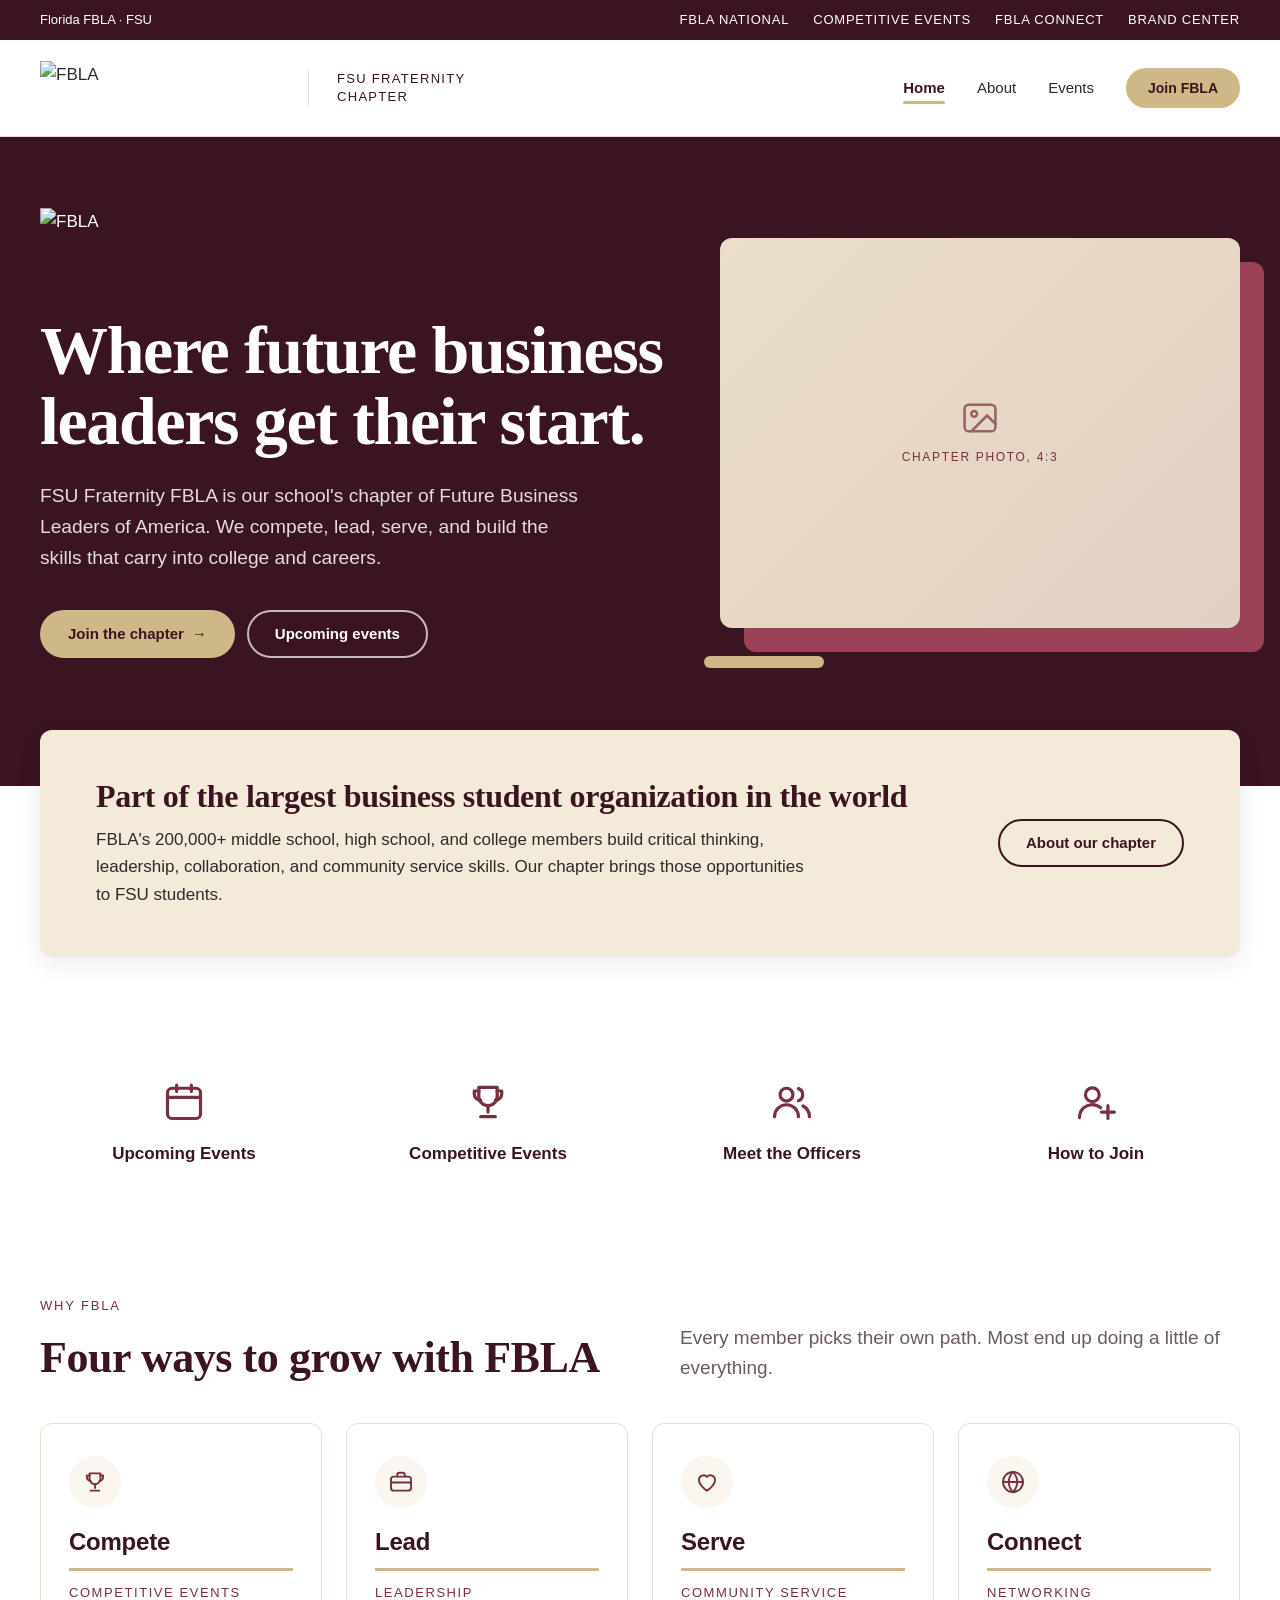
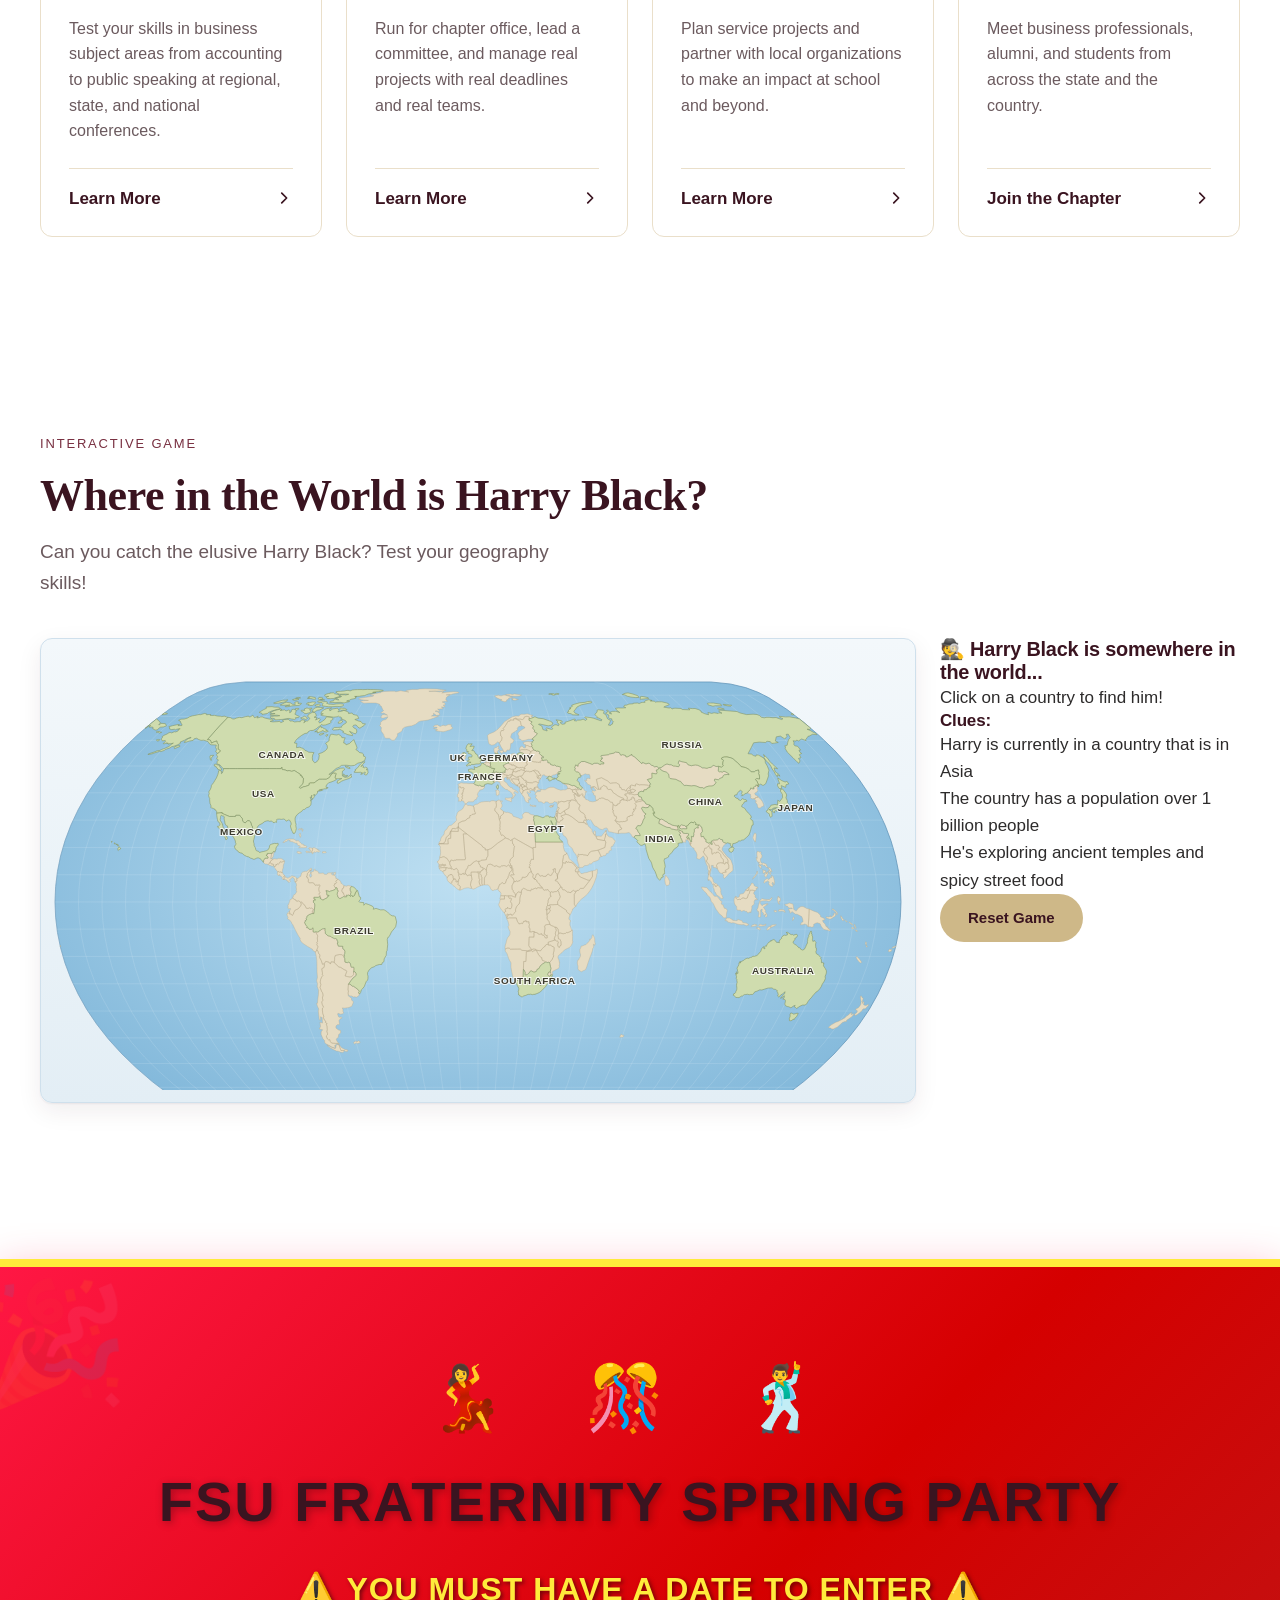
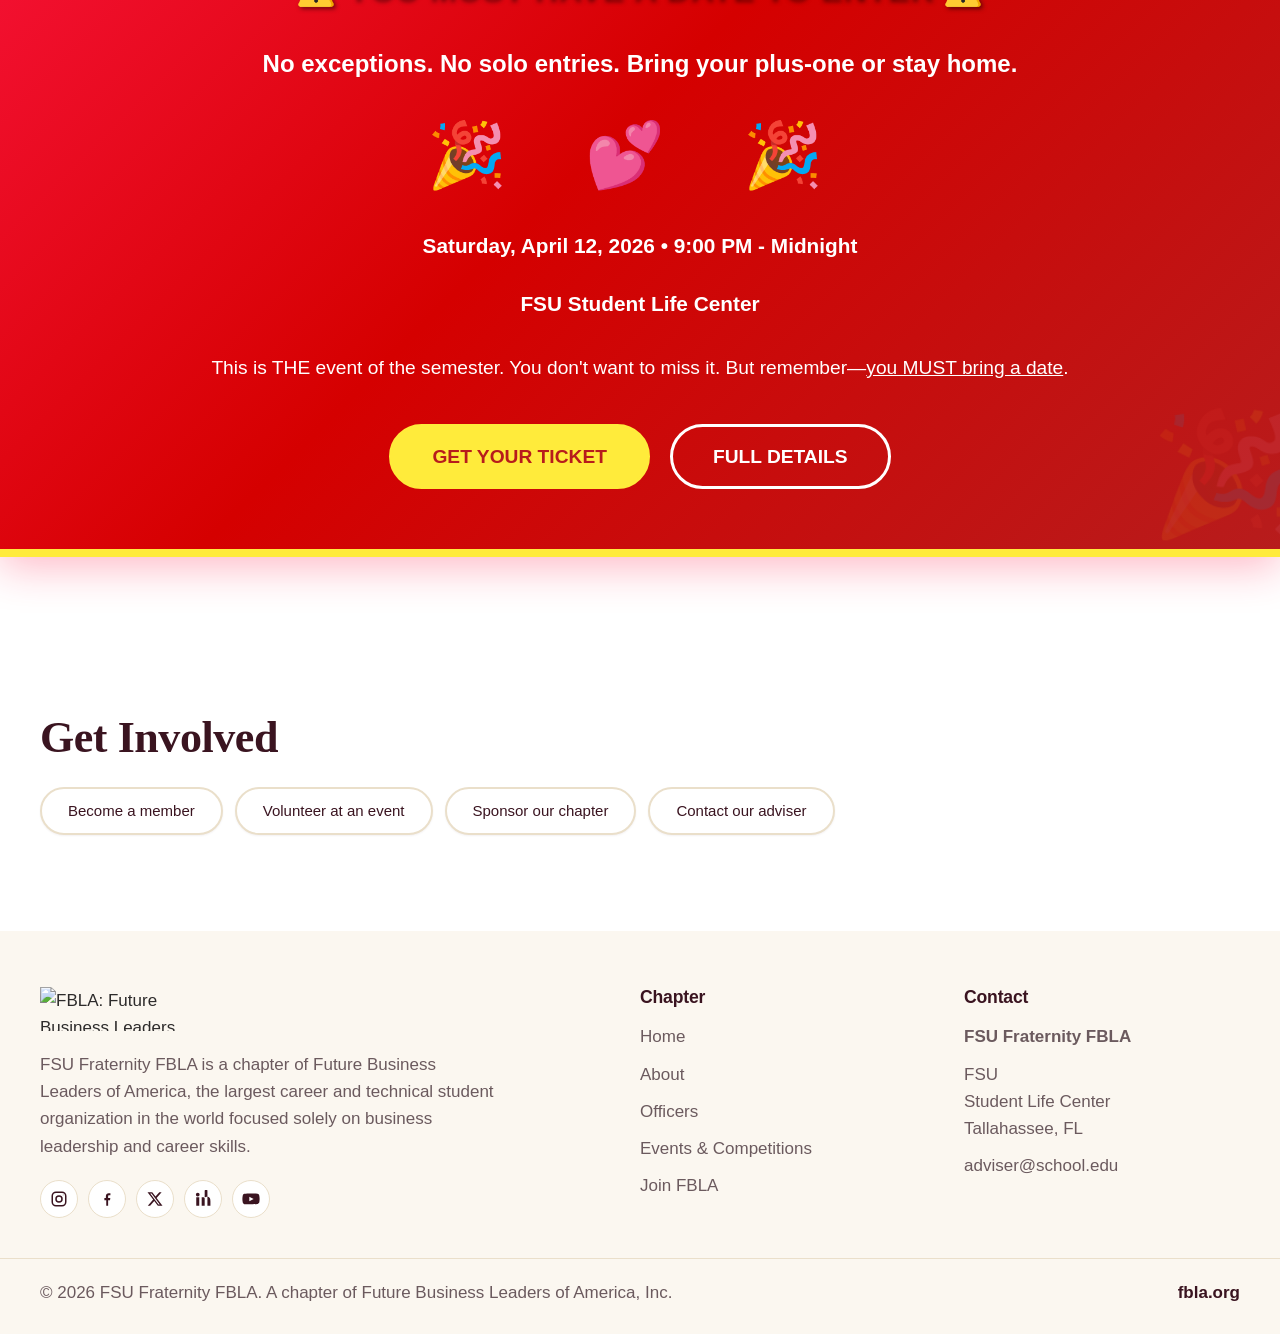
==== commit 863f09f0: "upgraded map" ====
--- a/index.html
+++ b/index.html
@@ -3,19 +3,240 @@
 <head>
   <meta charset="UTF-8">
   <meta name="viewport" content="width=device-width, initial-scale=1.0">
-  <title>Chi Beta Omega</title>
-  <meta name="description" content="Chi Beta Omega: Florida State's professional business fraternity. Competitive events, leadership, service, and the Spring Formal.">
-  <meta name="theme-color" content="#3a1420">
-
-  <link rel="icon" type="image/svg+xml" href="assets/brand/favicon.svg">
-  <link rel="apple-touch-icon" href="assets/brand/apple-touch-icon.png">
-  <link rel="preconnect" href="https://fonts.googleapis.com">
-  <link rel="preconnect" href="https://fonts.gstatic.com" crossorigin>
-  <link rel="stylesheet" href="https://fonts.googleapis.com/css2?family=Figtree:ital,wght@0,400;0,500;0,700;1,400;1,700&amp;family=Playfair+Display:wght@700;800&amp;display=swap">
+  <title>FSU Fraternity FBLA</title>
+  <meta name="description" content="FSU Fraternity FBLA: our school's chapter of Future Business Leaders of America.">
+  <meta name="theme-color" content="#3d245f">
+
+  <link rel="icon" type="image/png" sizes="32x32" href="assets/logos/web/favicon-32.png">
+  <link rel="apple-touch-icon" href="assets/logos/web/favicon-180.png">
+  <link rel="preload" href="assets/fonts/apercu-pro/woff2/Apercu-Pro-Bold.woff2" as="font" type="font/woff2" crossorigin>
+  <link rel="preload" href="assets/fonts/apercu-pro/woff2/Apercu-Pro-Regular.woff2" as="font" type="font/woff2" crossorigin>
   <link rel="stylesheet" href="css/styles.css">
+  <style>
+    .harry-black__game {
+      display: grid;
+      grid-template-columns: minmax(0, 1fr) 300px;
+      gap: 24px;
+      align-items: start;
+    }
+
+    @media (max-width: 900px) {
+      .harry-black__game { grid-template-columns: 1fr; }
+    }
+
+    .harry-black__map {
+      border-radius: var(--radius);
+      overflow: hidden;
+      background: linear-gradient(180deg, #f3f8fb, #e3eef5);
+      border: 1px solid #cfe0ec;
+      box-shadow: var(--shadow);
+      padding: 12px;
+    }
+
+    .world-map {
+      display: block;
+      width: 100%;
+      height: auto;
+    }
+
+    .map-sphere {
+      fill: url(#ocean);
+      stroke: #5b8fb5;
+      stroke-width: 1;
+    }
+
+    .map-graticule {
+      fill: none;
+      stroke: #ffffff;
+      stroke-opacity: 0.35;
+      stroke-width: 0.5;
+    }
+
+    .map-land {
+      fill: #e6dcc3;
+      stroke: #b3a58a;
+      stroke-width: 0.5;
+      stroke-linejoin: round;
+    }
+
+    .map-region {
+      cursor: pointer;
+      outline: none;
+    }
+
+    .map-region path {
+      fill: #cfdcae;
+      stroke: #7f8f5c;
+      stroke-width: 0.75;
+      stroke-linejoin: round;
+      transition: fill var(--duration) var(--ease);
+    }
+
+    .map-region:hover path,
+    .map-region:focus-visible path {
+      fill: #f7c27d;
+      stroke: #c46d12;
+    }
+
+    .map-region.is-wrong path {
+      fill: #e8a39a;
+      stroke: #a3453a;
+    }
+
+    .map-region.is-found path {
+      fill: var(--gold);
+      stroke: var(--navy);
+      stroke-width: 1.5;
+    }
+
+    .map-label {
+      font-family: var(--font);
+      font-size: 14px;
+      font-weight: 700;
+      letter-spacing: 0.06em;
+      text-transform: uppercase;
+      text-anchor: middle;
+      dominant-baseline: middle;
+      fill: #3b3a2e;
+      stroke: rgba(255, 255, 255, 0.8);
+      stroke-width: 3px;
+      paint-order: stroke;
+      pointer-events: none;
+    }
+
+    .party-banner {
+      background: linear-gradient(135deg, #ff1744 0%, #d50000 50%, #b71c1c 100%);
+      color: white;
+      padding: 60px 20px;
+      text-align: center;
+      position: relative;
+      overflow: hidden;
+      border-top: 8px solid #ffeb3b;
+      border-bottom: 8px solid #ffeb3b;
+      box-shadow: 0 10px 40px rgba(255, 23, 68, 0.3);
+      margin: 60px 0;
+    }
+
+    .party-banner::before {
+      content: '🎉';
+      position: absolute;
+      font-size: 120px;
+      opacity: 0.1;
+      left: -20px;
+      top: -20px;
+      animation: float 3s ease-in-out infinite;
+    }
+
+    .party-banner::after {
+      content: '🎉';
+      position: absolute;
+      font-size: 120px;
+      opacity: 0.1;
+      right: -20px;
+      bottom: -20px;
+      animation: float 3s ease-in-out infinite reverse;
+    }
+
+    @keyframes float {
+      0%, 100% { transform: translateY(0px); }
+      50% { transform: translateY(20px); }
+    }
+
+    .party-banner__content {
+      position: relative;
+      z-index: 1;
+    }
+
+    .party-banner h2 {
+      font-size: 3.5rem;
+      font-weight: 700;
+      margin: 0 0 20px 0;
+      text-transform: uppercase;
+      letter-spacing: 2px;
+      text-shadow: 2px 2px 8px rgba(0, 0, 0, 0.3);
+      animation: pulse 2s ease-in-out infinite;
+    }
+
+    @keyframes pulse {
+      0%, 100% { transform: scale(1); }
+      50% { transform: scale(1.05); }
+    }
+
+    .party-banner .date-requirement {
+      font-size: 2rem;
+      font-weight: 700;
+      margin: 30px 0;
+      color: #ffeb3b;
+      text-transform: uppercase;
+      letter-spacing: 1px;
+      text-shadow: 2px 2px 4px rgba(0, 0, 0, 0.5);
+      animation: blink 1.5s ease-in-out infinite;
+    }
+
+    @keyframes blink {
+      0%, 100% { opacity: 1; }
+      50% { opacity: 0.7; }
+    }
+
+    .party-banner .emoji-row {
+      font-size: 4rem;
+      margin: 20px 0;
+      letter-spacing: 30px;
+      animation: bounce 1s ease-in-out infinite;
+    }
+
+    @keyframes bounce {
+      0%, 100% { transform: translateY(0); }
+      50% { transform: translateY(-15px); }
+    }
+
+    .party-banner p {
+      font-size: 1.5rem;
+      margin: 20px 0;
+      line-height: 1.6;
+    }
+
+    .party-banner .cta-buttons {
+      margin-top: 40px;
+      display: flex;
+      gap: 20px;
+      justify-content: center;
+      flex-wrap: wrap;
+    }
+
+    .party-banner .btn {
+      font-size: 1.2rem;
+      padding: 18px 40px;
+      font-weight: 700;
+      text-transform: uppercase;
+      border: 3px solid white;
+      transition: all 0.3s ease;
+    }
+
+    .party-banner .btn:hover {
+      transform: scale(1.1);
+      box-shadow: 0 8px 20px rgba(0, 0, 0, 0.3);
+    }
+
+    .party-banner .btn--cta {
+      background-color: #ffeb3b;
+      color: #b71c1c;
+      border-color: #ffeb3b;
+    }
+
+    .party-banner .btn--outline-party {
+      background-color: transparent;
+      color: white;
+      border-color: white;
+    }
+
+    .party-banner .btn--outline-party:hover {
+      background-color: white;
+      color: #b71c1c;
+    }
+  </style>
 </head>
 <body>
-
   <svg xmlns="http://www.w3.org/2000/svg" style="display:none">
     <defs>
       <symbol id="i-calendar" viewBox="0 0 24 24" fill="none" stroke="currentColor" stroke-width="1.75" stroke-linecap="round" stroke-linejoin="round"><rect x="3" y="4.5" width="18" height="16.5" rx="2.5"/><path d="M3 9.5h18M8 2.75v3.5M16 2.75v3.5"/></symbol>
@@ -25,7 +246,7 @@
       <symbol id="i-briefcase" viewBox="0 0 24 24" fill="none" stroke="currentColor" stroke-width="1.75" stroke-linecap="round" stroke-linejoin="round"><rect x="2.75" y="7" width="18.5" height="13" rx="2.5"/><path d="M8.5 7V5.5a2 2 0 0 1 2-2h3a2 2 0 0 1 2 2V7M2.75 12.5h18.5"/></symbol>
       <symbol id="i-heart" viewBox="0 0 24 24" fill="none" stroke="currentColor" stroke-width="1.75" stroke-linecap="round" stroke-linejoin="round"><path d="M12 20s-7.5-4.6-7.5-10.2A4.3 4.3 0 0 1 12 7.3a4.3 4.3 0 0 1 7.5 2.5C19.5 15.4 12 20 12 20z"/></symbol>
       <symbol id="i-globe" viewBox="0 0 24 24" fill="none" stroke="currentColor" stroke-width="1.75" stroke-linecap="round" stroke-linejoin="round"><circle cx="12" cy="12" r="9.25"/><path d="M2.75 12h18.5M12 2.75c2.6 2.8 3.9 5.9 3.9 9.25S14.6 18.45 12 21.25M12 2.75C9.4 5.55 8.1 8.65 8.1 12s1.3 6.7 3.9 9.5"/></symbol>
-      <symbol id="i-star" viewBox="0 0 24 24" fill="none" stroke="currentColor" stroke-width="1.75" stroke-linecap="round" stroke-linejoin="round"><path d="M12 3.25l2.6 5.5 6 .75-4.4 4.15 1.1 5.95L12 16.7l-5.3 2.9 1.1-5.95-4.4-4.15 6-.75L12 3.25z"/></symbol>
+      <symbol id="i-star" viewBox="0 0 24 24" fill="none" stroke="currentColor" stroke-width="1.75" stroke-linecap="round" stroke-linejoin="round"><path d="M12 3.25l2.6 5.5 6 .75-4.4 4.15 1.1 5.95L12 0.75l-5.3 2.9 1.1-5.95-4.4-4.15 6-.75L12 3.25z"/></symbol>
       <symbol id="i-plane" viewBox="0 0 24 24" fill="none" stroke="currentColor" stroke-width="1.75" stroke-linecap="round" stroke-linejoin="round"><path d="M21 15.5l-8-4.5V5a1.5 1.5 0 0 0-3 0v6l-7 4.5V18l7-2v4l2 1.5V16l8 2v-2.5z"/></symbol>
       <symbol id="i-pin" viewBox="0 0 24 24" fill="none" stroke="currentColor" stroke-width="1.75" stroke-linecap="round" stroke-linejoin="round"><path d="M12 21.25s-7-6.1-7-11.5a7 7 0 0 1 14 0c0 5.4-7 11.5-7 11.5z"/><circle cx="12" cy="9.75" r="2.5"/></symbol>
       <symbol id="i-clock" viewBox="0 0 24 24" fill="none" stroke="currentColor" stroke-width="1.75" stroke-linecap="round" stroke-linejoin="round"><circle cx="12" cy="12" r="9.25"/><path d="M12 7v5l3.5 2"/></symbol>
@@ -44,12 +265,12 @@
 
   <div class="utility-bar">
     <div class="container utility-bar__inner">
-      <p>&Chi;&Beta;&Omega; &middot; Alpha Chapter at Florida State &middot; Est. 1987</p>
+      <p>Florida FBLA &middot; FSU</p>
       <ul class="utility-bar__links">
-        <li><a href="join.html">Rush Calendar</a></li>
-        <li><a href="events.html#competitive-events">Competitive Events</a></li>
-        <li><a href="about.html#officers">Officers</a></li>
-        <li><a href="formal.html#checker">Plus-One Compliance</a></li>
+        <li><a href="https://www.fbla.org/">FBLA National</a></li>
+        <li><a href="https://www.fbla.org/high-school/competitive-events/">Competitive Events</a></li>
+        <li><a href="https://connect.fbla.org/">FBLA Connect</a></li>
+        <li><a href="https://www.fbla.org/brand-center/">Brand Center</a></li>
       </ul>
     </div>
   </div>
@@ -57,7 +278,8 @@
   <header class="site-header">
     <nav class="container nav" aria-label="Main">
       <a class="brand" href="index.html">
-        <img class="brand__logo" src="assets/brand/wordmark.svg" width="640" height="142" alt="Chi Beta Omega">
+        <img class="brand__logo" src="assets/logos/web/fbla-horizontal-color.png" width="640" height="142" alt="FBLA">
+        <span class="brand__chapter">FSU Fraternity<br>Chapter</span>
       </a>
       <button class="nav__toggle" type="button" aria-expanded="false" aria-controls="nav-links" aria-label="Open menu">
         <span></span><span></span><span></span>
@@ -66,8 +288,7 @@
         <li><a href="index.html" aria-current="page">Home</a></li>
         <li><a href="about.html">About</a></li>
         <li><a href="events.html">Events</a></li>
-        <li><a href="formal.html">The Formal</a></li>
-        <li><a class="btn btn--gold btn--sm" href="join.html">Rush &Chi;&Beta;&Omega;</a></li>
+        <li><a class="btn btn--gold btn--sm" href="join.html">Join FBLA</a></li>
       </ul>
     </nav>
   </header>
@@ -76,30 +297,17 @@
     <section class="hero">
       <div class="container hero__inner">
         <div>
-          <img class="hero__logo" src="assets/brand/wordmark-reverse.svg" width="640" height="142" alt="Chi Beta Omega">
-          <span class="eyebrow">Florida State University &middot; Chartered 1987</span>
-          <h1 class="display">Future executives. Present liability.</h1>
-          <p class="hero__lead">Chi Beta Omega is the only organization at Florida State where you can win a state title in Managerial Accounting on a Friday afternoon and be held personally, financially, and spiritually responsible for a rented fog machine that same Saturday night. Two hundred and fourteen brothers. Forty-one medals. One unresolved security deposit.</p>
+          <img class="hero__logo" src="assets/logos/web/fbla-horizontal-reverse.png" width="640" height="142" alt="FBLA">
+          <h1 class="display">Where future business leaders get their start.</h1>
+          <p class="hero__lead">FSU Fraternity FBLA is our school's chapter of Future Business Leaders of America. We compete, lead, serve, and build the skills that carry into college and careers.</p>
           <div class="btn-row">
-            <a class="btn btn--gold" href="join.html">Rush the chapter <span class="arrow" aria-hidden="true">&rarr;</span></a>
-            <a class="btn btn--outline-light" href="formal.html">The Spring Formal</a>
+            <a class="btn btn--gold" href="join.html">Join the chapter <span class="arrow" aria-hidden="true">&rarr;</span></a>
+            <a class="btn btn--outline-light" href="events.html">Upcoming events</a>
           </div>
         </div>
         <div class="hero__media">
-          <div class="photo" role="img" aria-label="Photo placeholder: Chapter at the Florida State Leadership Conference, 4:3"><div><svg aria-hidden="true"><use href="#i-image"/></svg>Chapter at State, 4:3</div></div>
-        </div>
-      </div>
-    </section>
-
-    <section class="stat-band">
-      <div class="container">
-        <ul class="stat-band__grid">
-          <li class="stat"><strong>214</strong><span>Active brothers</span><small>198 of them dues-current</small></li>
-          <li class="stat"><strong>3.41</strong><span>Chapter GPA</span><small>Audited. Reluctantly.</small></li>
-          <li class="stat"><strong>41</strong><span>Competitive event medals since 2019</span><small>Nine at Nationals</small></li>
-          <li class="stat"><strong>$12,400</strong><span>Raised for Tallahassee food banks</span><small>A real number. We checked it twice.</small></li>
-          <li class="stat"><strong>1</strong><span>Outstanding security deposit</span><small>See Asset Recovery, below</small></li>
-        </ul>
+          <div class="photo" role="img" aria-label="Photo placeholder: Chapter photo, 4:3"><div><svg aria-hidden="true"><use href="#i-image"/></svg>Chapter photo, 4:3</div></div>
+        </div>
       </div>
     </section>
 
@@ -107,8 +315,8 @@
       <div class="container">
         <div class="callout callout--overlap">
           <div>
-            <h2 class="h2">Florida State&rsquo;s professional business fraternity</h2>
-            <p>Brothers build critical thinking, leadership, collaboration, and community service skills. We bring all four to Florida State, along with a fifth competency no governing body has yet formally recognized: seating charts.</p>
+            <h2 class="h2">Part of the largest business student organization in the world</h2>
+            <p>FBLA's 200,000+ middle school, high school, and college members build critical thinking, leadership, collaboration, and community service skills. Our chapter brings those opportunities to FSU students.</p>
           </div>
           <a class="btn btn--outline" href="about.html">About our chapter</a>
         </div>
@@ -121,8 +329,8 @@
         <ul class="quick-links">
           <li><a class="quick-link" href="events.html"><svg aria-hidden="true"><use href="#i-calendar"/></svg>Upcoming Events</a></li>
           <li><a class="quick-link" href="events.html#competitive-events"><svg aria-hidden="true"><use href="#i-trophy"/></svg>Competitive Events</a></li>
-          <li><a class="quick-link" href="formal.html"><svg aria-hidden="true"><use href="#i-star"/></svg>The Spring Formal</a></li>
-          <li><a class="quick-link" href="join.html"><svg aria-hidden="true"><use href="#i-user-plus"/></svg>How to Rush</a></li>
+          <li><a class="quick-link" href="about.html#officers"><svg aria-hidden="true"><use href="#i-users"/></svg>Meet the Officers</a></li>
+          <li><a class="quick-link" href="join.html"><svg aria-hidden="true"><use href="#i-user-plus"/></svg>How to Join</a></li>
         </ul>
       </div>
     </section>
@@ -131,78 +339,40 @@
       <div class="container">
         <div class="section__head">
           <div>
-            <span class="eyebrow">Why &Chi;&Beta;&Omega;</span>
-            <h2 class="h2">Four ways to grow as a brother</h2>
+            <span class="eyebrow">Why FBLA</span>
+            <h2 class="h2">Four ways to grow with FBLA</h2>
           </div>
-          <p class="lead">Every brother picks his own path. Most end up doing a little of everything, then writing about it on LinkedIn in a tone their friends find upsetting.</p>
+          <p class="lead">Every member picks their own path. Most end up doing a little of everything.</p>
         </div>
         <div class="card-grid">
           <article class="card">
             <span class="card__icon"><svg aria-hidden="true"><use href="#i-trophy"/></svg></span>
             <h3 class="card__title">Compete</h3>
             <p class="card__sub">Competitive events</p>
-            <p class="card__body">Accounting, business law, economics, public speaking. We have brothers who can depreciate a fixed asset faster than they can parallel park, and we have the hardware to prove it.</p>
+            <p class="card__body">Test your skills in business subject areas from accounting to public speaking at regional, state, and national conferences.</p>
             <a class="card__link" href="events.html#competitive-events">Learn More <svg aria-hidden="true"><use href="#i-chevron"/></svg></a>
           </article>
           <article class="card">
             <span class="card__icon"><svg aria-hidden="true"><use href="#i-briefcase"/></svg></span>
             <h3 class="card__title">Lead</h3>
             <p class="card__sub">Leadership</p>
-            <p class="card__body">Run for office. Chair a committee. Draft a budget. Explain that budget to a room of your peers, one of whom brought a printout and questions.</p>
+            <p class="card__body">Run for chapter office, lead a committee, and manage real projects with real deadlines and real teams.</p>
             <a class="card__link" href="about.html#officers">Learn More <svg aria-hidden="true"><use href="#i-chevron"/></svg></a>
           </article>
           <article class="card">
             <span class="card__icon"><svg aria-hidden="true"><use href="#i-heart"/></svg></span>
             <h3 class="card__title">Serve</h3>
             <p class="card__sub">Community service</p>
-            <p class="card__body">1,900 hours last year: highway cleanup, a food drive, and a financial literacy night at the public library that is genuinely, unironically excellent. We will not be taking notes on that one.</p>
-            <a class="card__link" href="events.html">Learn More <svg aria-hidden="true"><use href="#i-chevron"/></svg></a>
+            <p class="card__body">Plan service projects and partner with local organizations to make an impact at school and beyond.</p>
+            <a class="card__link" href="join.html">Learn More <svg aria-hidden="true"><use href="#i-chevron"/></svg></a>
           </article>
           <article class="card">
             <span class="card__icon"><svg aria-hidden="true"><use href="#i-globe"/></svg></span>
             <h3 class="card__title">Connect</h3>
             <p class="card__sub">Networking</p>
-            <p class="card__body">Alumni in Atlanta, Charlotte, Tampa, and one in Singapore who still answers every email within an hour. Networking, in the professional sense. The Spring Formal handles the other sense.</p>
-            <a class="card__link" href="formal.html">The Formal <svg aria-hidden="true"><use href="#i-chevron"/></svg></a>
+            <p class="card__body">Meet business professionals, alumni, and students from across the state and the country.</p>
+            <a class="card__link" href="join.html">Join the Chapter <svg aria-hidden="true"><use href="#i-chevron"/></svg></a>
           </article>
-        </div>
-      </div>
-    </section>
-
-    <section class="formal">
-      <div class="container">
-        <div class="formal__grid">
-          <div>
-            <span class="eyebrow">Chapter signature event</span>
-            <h2 class="display">The Spring Formal</h2>
-            <p class="lead">Black tie. Live band. Four hours. One rule, and the rule is load-bearing.</p>
-            <div class="requirement">
-              <span class="requirement__label">Admission requirement</span>
-              <strong>One (1) verified plus-one. Per attendee. No exceptions.</strong>
-              <p>Door staff have been briefed, issued the guest manifest, and instructed not to negotiate. Solo entries will be walked to the parking lot, where the Parliamentarian will read them Article VII in full, out loud, at a reasonable pace.</p>
-            </div>
-            <hr>
-            <p>Bringing your cousin? Run the eligibility checker first. We have seen things. Several of those things were cousins.</p>
-            <div class="btn-row">
-              <a class="btn btn--gold" href="formal.html#tickets">Reserve a ticket <span class="arrow" aria-hidden="true">&rarr;</span></a>
-              <a class="btn btn--outline-garnet" href="formal.html#checker">Check plus-one eligibility</a>
-            </div>
-          </div>
-          <div>
-            <ul class="countdown" data-countdown="2027-04-10T21:00:00" aria-label="Time until the Spring Formal">
-              <li><strong data-countdown-days>&mdash;</strong><span>Days</span></li>
-              <li><strong data-countdown-hours>&mdash;</strong><span>Hours</span></li>
-              <li><strong data-countdown-minutes>&mdash;</strong><span>Minutes</span></li>
-              <li><strong data-countdown-seconds>&mdash;</strong><span>Seconds</span></li>
-            </ul>
-            <dl class="detail-list">
-              <div><dt>Date</dt><dd>Saturday, April 10, 2027</dd></div>
-              <div><dt>Time</dt><dd>9:00 PM &ndash; midnight<small>Doors 8:45. The band stops at 11:58 regardless.</small></dd></div>
-              <div><dt>Venue</dt><dd>FSU Student Life Center<small>Ballroom A</small></dd></div>
-              <div><dt>Attire</dt><dd>Black tie<small>&ldquo;Optional&rdquo; means required.</small></dd></div>
-              <div><dt>Admission</dt><dd>$45 per couple<small>Per couple. Not per person. The math is the point.</small></dd></div>
-            </dl>
-          </div>
         </div>
       </div>
     </section>
@@ -211,133 +381,122 @@
       <div class="container">
         <div class="section__head">
           <div>
-            <span class="eyebrow">In their words</span>
-            <h2 class="h2">What brothers say</h2>
+            <span class="eyebrow">Interactive Game</span>
+            <h2 class="h2">Where in the World is Harry Black?</h2>
           </div>
-          <p class="lead">Collected at the spring banquet, lightly edited, legally reviewed.</p>
-        </div>
-        <div class="quote-grid">
-          <blockquote class="quote">
-            <p>I joined for the networking and stayed because they let me build a discounted cash flow model on the chapter's queso budget. It was not solvent. It has never been solvent.</p>
-            <footer><strong>Brandt Kowalczyk &rsquo;27</strong>Social Chair, Finance major</footer>
-          </blockquote>
-          <blockquote class="quote">
-            <p>Third place, Business Law, State. I argued the case so hard that a judge asked if I was doing okay. I was not doing okay. I placed.</p>
-            <footer><strong>Naomi Okonkwo &rsquo;26</strong>VP, Competitive Events</footer>
-          </blockquote>
-          <blockquote class="quote">
-            <p>My mother keeps a framed photo of me at Nationals on the mantle. There is no framed photo of my brother. That is what this fraternity has given me, and I will not be apologizing for it.</p>
-            <footer><strong>Tucker Reyes &rsquo;28</strong>Chair, Plus-One Compliance</footer>
-          </blockquote>
-          <blockquote class="quote">
-            <p>My son now says the word &ldquo;synergy&rdquo; at Thanksgiving, unprompted, to his grandmother. I have complicated feelings about this organization.</p>
-            <footer><strong>Denise Reyes</strong>Parent, Jacksonville</footer>
-          </blockquote>
-        </div>
-      </div>
-    </section>
-
-    <section class="section section--tint">
-      <div class="container">
-        <div class="section__head">
-          <div>
-            <span class="eyebrow">Ongoing chapter initiative</span>
-            <h2 class="h2">Asset Recovery: Where in the world is Harry Black?</h2>
+          <p class="lead">Can you catch the elusive Harry Black? Test your geography skills!</p>
+        </div>
+        <div class="harry-black__content">
+          <div class="harry-black__game">
+            <div class="harry-black__map">
+              <svg role="img" aria-label="World map" viewBox="0 0 1200 620" xmlns="http://www.w3.org/2000/svg" class="world-map">
+              <defs><radialGradient id="ocean" cx="50%" cy="45%" r="65%"><stop offset="0%" stop-color="#bfe0f2"/><stop offset="100%" stop-color="#7fb6d9"/></radialGradient></defs>
+              <path class="map-sphere" d="M271.3,43.7L600,43.7L928.7,43.7L956.5,46.6L977.9,51.7L995.4,58.3L1010.3,65.8L1036.3,82.6L1059.9,100.7L1082,119.7L1102.6,139.5L1121.3,160.1L1137.9,181.1L1152.4,202.6L1164.6,224.3L1174.8,246L1183,267.7L1189.3,289.4L1193.7,311.1L1196.3,332.7L1197.2,354.3L1196.3,375.9L1193.7,397.5L1189.3,419.1L1183,440.8L1174.8,462.5L1164.6,484.3L1152.4,506L1137.9,527.4L1121.3,548.5L1102.6,569L1082,588.8L1059.9,607.9L1036.3,625.9L1010.3,642.7L995.4,650.3L977.9,656.9L956.5,662L928.7,664.8L600,664.8L271.3,664.8L243.5,662L222.1,656.9L204.6,650.3L189.7,642.7L163.7,625.9L140.1,607.9L118,588.8L97.4,569L78.7,548.5L62.1,527.4L47.6,506L35.4,484.3L25.2,462.5L17,440.8L10.7,419.1L6.3,397.5L3.7,375.9L2.8,354.3L3.7,332.7L6.3,311.1L10.7,289.4L17,267.7L25.2,246L35.4,224.3L47.6,202.6L62.1,181.1L78.7,160.1L97.4,139.5L118,119.7L140.1,100.7L163.7,82.6L189.7,65.8L204.6,58.3L222.1,51.7L243.5,46.6L271.3,43.7Z"/>
+              <path class="map-graticule" d="M271.3,664.8L243.5,662L222.1,656.9L204.6,650.3L189.7,642.7L163.7,625.9L140.1,607.9L118,588.8L97.4,569L78.7,548.5L62.1,527.4L47.6,506L35.4,484.3L25.2,462.5L17,440.8L10.7,419.1L6.3,397.5L3.7,375.9L2.8,354.3L3.7,332.7L6.3,311.1L10.7,289.4L17,267.7L25.2,246L35.4,224.3L47.6,202.6L62.1,181.1L78.7,160.1L97.4,139.5L118,119.7L140.1,100.7L163.7,82.6L189.7,65.8L204.6,58.3L222.1,51.7L243.5,46.6L271.3,43.7M435.7,664.8L421.7,662L411,656.9L402.3,650.3L394.9,642.7L381.9,625.9L370.1,607.9L348.7,569L331,527.4L317.7,484.3L308.5,440.8L303.2,397.5L301.4,354.3L303.2,311.1L308.5,267.7L317.7,224.3L331,181.1L348.7,139.5L370.1,100.7L381.9,82.6L394.9,65.8L402.3,58.3L411,51.7L421.7,46.6L435.7,43.7M600,664.8L600,607.9L600,527.4L600,440.8L600,354.3L600,267.7L600,181.1L600,100.7L600,43.7M764.3,664.8L778.3,662L789,656.9L797.7,650.3L805.1,642.7L818.1,625.9L829.9,607.9L851.3,569L869,527.4L882.3,484.3L891.5,440.8L896.8,397.5L898.6,354.3L896.8,311.1L891.5,267.7L882.3,224.3L869,181.1L851.3,139.5L829.9,100.7L818.1,82.6L805.1,65.8L797.7,58.3L789,51.7L778.3,46.6L764.3,43.7M2.8,354.3L11.1,354.3L19.4,354.3L27.7,354.3L36,354.3L44.3,354.3L52.6,354.3L60.9,354.3L69.2,354.3L77.5,354.3L85.8,354.3L94.1,354.3L102.4,354.3L110.6,354.3L118.9,354.3L127.2,354.3L135.5,354.3L143.8,354.3L152.1,354.3L160.4,354.3L168.7,354.3L177,354.3L185.3,354.3L193.6,354.3L201.9,354.3L210.2,354.3L218.5,354.3L226.8,354.3L235.1,354.3L243.4,354.3L251.6,354.3L259.9,354.3L268.2,354.3L276.5,354.3L284.8,354.3L293.1,354.3L301.4,354.3L309.7,354.3L318,354.3L326.3,354.3L334.6,354.3L342.9,354.3L351.2,354.3L359.5,354.3L367.8,354.3L376.1,354.3L384.4,354.3L392.6,354.3L400.9,354.3L409.2,354.3L417.5,354.3L425.8,354.3L434.1,354.3L442.4,354.3L450.7,354.3L459,354.3L467.3,354.3L475.6,354.3L483.9,354.3L492.2,354.3L500.5,354.3L508.8,354.3L517.1,354.3L525.4,354.3L533.6,354.3L541.9,354.3L550.2,354.3L558.5,354.3L566.8,354.3L575.1,354.3L583.4,354.3L591.7,354.3L600,354.3L608.3,354.3L616.6,354.3L624.9,354.3L633.2,354.3L641.5,354.3L649.8,354.3L658.1,354.3L666.4,354.3L674.6,354.3L682.9,354.3L691.2,354.3L699.5,354.3L707.8,354.3L716.1,354.3L724.4,354.3L732.7,354.3L741,354.3L749.3,354.3L757.6,354.3L765.9,354.3L774.2,354.3L782.5,354.3L790.8,354.3L799.1,354.3L807.4,354.3L815.6,354.3L823.9,354.3L832.2,354.3L840.5,354.3L848.8,354.3L857.1,354.3L865.4,354.3L873.7,354.3L882,354.3L890.3,354.3L898.6,354.3L906.9,354.3L915.2,354.3L923.5,354.3L931.8,354.3L940.1,354.3L948.4,354.3L956.6,354.3L964.9,354.3L973.2,354.3L981.5,354.3L989.8,354.3L998.1,354.3L1006.4,354.3L1014.7,354.3L1023,354.3L1031.3,354.3L1039.6,354.3L1047.9,354.3L1056.2,354.3L1064.5,354.3L1072.8,354.3L1081.1,354.3L1089.4,354.3L1097.6,354.3L1105.9,354.3L1114.2,354.3L1122.5,354.3L1130.8,354.3L1139.1,354.3L1147.4,354.3L1155.7,354.3L1164,354.3L1172.3,354.3L1180.6,354.3L1188.9,354.3L1197.2,354.3M218.6,646.2L193.1,629.8L170.5,612L149.3,593.1L129.5,573.5L111.4,553.1L95.3,532.1L81.2,510.7L69.1,489.1L59.1,467.4L51,445.6L44.6,423.9L40.1,402.3L37.2,380.7L36,359.1L36.5,337.5L38.6,315.9L45.3,282.2L56.2,248.4L71.6,214.6L92,181.1L117.3,148.6L147,117.6L180.4,88.5L198.5,74.9L218.6,62.4M241,646.2L217.1,629.8L195.8,612L175.8,593.1L157.2,573.5L140.2,553.1L125,532.1L111.7,510.7L100.4,489.1L90.9,467.4L83.2,445.6L77.3,423.9L73,402.3L70.3,380.7L69.2,359.1L69.6,337.5L71.6,315.9L77.9,282.2L88.2,248.4L102.7,214.6L121.8,181.1L145.7,148.6L173.7,117.6L205,88.5L222.1,74.9L241,62.4M263.4,646.2L241,629.8L221,612L202.3,593.1L184.9,573.5L168.9,553.1L154.7,532.1L142.2,510.7L131.6,489.1L122.7,467.4L115.5,445.6L110,423.9L106,402.3L103.4,380.7L102.4,359.1L102.8,337.5L104.7,315.9L110.5,282.2L120.1,248.4L133.8,214.6L151.7,181.1L174.1,148.6L200.3,117.6L229.7,88.5L245.7,74.9L263.4,62.4M285.9,646.2L264.9,629.8L246.3,612L212.6,573.5L197.6,553.1L184.3,532.1L172.7,510.7L162.8,489.1L154.5,467.4L147.8,445.6L138.9,402.3L135.6,359.1L137.7,315.9L143.2,282.2L152.1,248.4L164.9,214.6L181.6,181.1L202.4,148.6L227,117.6L254.4,88.5L269.3,74.9L285.9,62.4M308.3,646.2L288.9,629.8L271.6,612L240.2,573.5L226.4,553.1L214,532.1L203.2,510.7L194,489.1L180.1,445.6L171.8,402.3L168.7,359.1L170.7,315.9L175.8,282.2L184.1,248.4L196,214.6L211.5,181.1L230.8,148.6L253.6,117.6L279.1,88.5L292.9,74.9L308.3,62.4M330.7,646.2L312.8,629.8L296.8,612L267.9,573.5L255.1,553.1L243.7,532.1L233.8,510.7L225.3,489.1L212.4,445.6L204.8,402.3L201.9,359.1L203.7,315.9L208.4,282.2L216.1,248.4L227,214.6L241.4,181.1L259.2,148.6L280.3,117.6L303.8,88.5L316.6,74.9L330.7,62.4M353.2,646.2L336.7,629.8L322.1,612L295.6,573.5L273.4,532.1L256.5,489.1L244.7,445.6L237.7,402.3L235.1,359.1L236.7,315.9L241,282.2L248.1,248.4L258.1,214.6L271.3,181.1L287.6,148.6L306.9,117.6L328.5,88.5L340.2,74.9L353.2,62.4M375.6,646.2L360.7,629.8L347.4,612L323.3,573.5L303.1,532.1L287.7,489.1L277,445.6L270.6,402.3L268.3,359.1L269.8,315.9L273.7,282.2L280.1,248.4L289.2,214.6L301.2,181.1L316,148.6L333.6,117.6L353.2,88.5L363.8,74.9L375.6,62.4M420.5,646.2L408.5,629.8L397.9,612L378.6,573.5L362.5,532.1L350.2,489.1L341.6,445.6L336.5,402.3L334.6,359.1L335.8,315.9L338.9,282.2L344.1,248.4L351.4,214.6L360.9,181.1L372.8,148.6L386.8,117.6L402.5,88.5L420.5,62.4M442.9,646.2L432.5,629.8L423.2,612L406.3,573.5L392.2,532.1L381.4,489.1L373.9,445.6L369.4,402.3L367.8,359.1L368.8,315.9L371.6,282.2L376.1,248.4L382.4,214.6L390.8,181.1L401.2,148.6L413.5,117.6L427.2,88.5L442.9,62.4M465.4,646.2L456.4,629.8L448.4,612L434,573.5L421.9,532.1L412.6,489.1L406.2,445.6L402.4,402.3L401,359.1L401.9,315.9L404.2,282.2L408.1,248.4L413.5,214.6L420.7,181.1L429.6,148.6L440.1,117.6L451.9,88.5L465.4,62.4M487.8,646.2L473.7,612L461.6,573.5L451.6,532.1L443.9,489.1L438.5,445.6L435.3,402.3L434.1,359.1L434.9,315.9L440,248.4L444.6,214.6L450.6,181.1L458,148.6L466.8,117.6L476.6,88.5L487.8,62.4M510.2,646.2L498.9,612L489.3,573.5L481.2,532.1L475.1,489.1L470.8,445.6L468.3,402.3L467.3,359.1L467.9,315.9L472,248.4L480.5,181.1L493.4,117.6L501.3,88.5L510.2,62.4M532.7,646.2L524.2,612L517,573.5L510.9,532.1L506.3,489.1L501.2,402.3L500.9,315.9L504,248.4L510.3,181.1L520.1,117.6L525.9,88.5L532.7,62.4M555.1,646.2L549.5,612L544.7,573.5L537.5,489.1L534.1,402.3L534,315.9L536,248.4L540.2,181.1L546.7,117.6L555.1,62.4M577.6,646.2L572.3,573.5L568.8,489.1L567.1,402.3L567,315.9L568,248.4L570.1,181.1L573.4,117.6L577.6,62.4M622.4,646.2L627.7,573.5L631.2,489.1L632.9,402.3L633,315.9L632,248.4L629.9,181.1L626.6,117.6L622.4,62.4M644.9,646.2L650.5,612L655.3,573.5L662.5,489.1L665.9,402.3L666,315.9L664,248.4L659.8,181.1L653.3,117.6L644.9,62.4M667.3,646.2L675.8,612L683,573.5L689.1,532.1L693.7,489.1L698.8,402.3L699.1,315.9L696,248.4L689.7,181.1L679.9,117.6L674.1,88.5L667.3,62.4M689.8,646.2L701.1,612L710.7,573.5L718.8,532.1L724.9,489.1L729.2,445.6L731.7,402.3L732.7,359.1L732.1,315.9L728,248.4L719.5,181.1L706.6,117.6L698.7,88.5L689.8,62.4M712.2,646.2L726.3,612L738.4,573.5L748.4,532.1L756.1,489.1L761.5,445.6L764.7,402.3L765.9,359.1L765.1,315.9L760,248.4L755.4,214.6L749.4,181.1L742,148.6L733.2,117.6L723.4,88.5L712.2,62.4M734.6,646.2L743.6,629.8L751.6,612L766,573.5L778.1,532.1L787.4,489.1L793.8,445.6L797.6,402.3L799,359.1L798.1,315.9L795.8,282.2L791.9,248.4L786.5,214.6L779.3,181.1L770.4,148.6L759.9,117.6L748.1,88.5L734.6,62.4M757.1,646.2L767.5,629.8L776.8,612L793.7,573.5L807.8,532.1L818.6,489.1L826.1,445.6L830.6,402.3L832.2,359.1L831.2,315.9L828.4,282.2L823.9,248.4L817.6,214.6L809.2,181.1L798.8,148.6L786.5,117.6L772.8,88.5L757.1,62.4M779.5,646.2L791.5,629.8L802.1,612L821.4,573.5L837.5,532.1L849.8,489.1L858.4,445.6L863.5,402.3L865.4,359.1L864.2,315.9L861.1,282.2L855.9,248.4L848.6,214.6L839.1,181.1L827.2,148.6L813.2,117.6L797.5,88.5L779.5,62.4M824.4,646.2L839.3,629.8L852.6,612L876.7,573.5L896.9,532.1L912.3,489.1L923,445.6L929.4,402.3L931.7,359.1L930.2,315.9L926.3,282.2L919.9,248.4L910.8,214.6L898.8,181.1L884,148.6L866.4,117.6L846.8,88.5L836.2,74.9L824.4,62.4M846.8,646.2L863.3,629.8L877.9,612L904.4,573.5L926.6,532.1L943.5,489.1L955.3,445.6L962.3,402.3L964.9,359.1L963.3,315.9L959,282.2L951.9,248.4L941.9,214.6L928.7,181.1L912.4,148.6L893.1,117.6L871.5,88.5L859.8,74.9L846.8,62.4M869.3,646.2L887.2,629.8L903.2,612L932.1,573.5L944.9,553.1L956.3,532.1L966.2,510.7L974.7,489.1L987.6,445.6L995.2,402.3L998.1,359.1L996.3,315.9L991.6,282.2L983.9,248.4L973,214.6L958.6,181.1L940.8,148.6L919.7,117.6L896.2,88.5L883.4,74.9L869.3,62.4M891.7,646.2L911.1,629.8L928.4,612L959.8,573.5L973.6,553.1L986,532.1L996.8,510.7L1006,489.1L1019.9,445.6L1028.2,402.3L1031.3,359.1L1029.3,315.9L1024.2,282.2L1015.9,248.4L1004,214.6L988.5,181.1L969.2,148.6L946.4,117.6L920.9,88.5L907.1,74.9L891.7,62.4M914.1,646.2L935.1,629.8L953.7,612L987.4,573.5L1002.4,553.1L1015.7,532.1L1027.3,510.7L1037.2,489.1L1045.5,467.4L1052.2,445.6L1061.1,402.3L1064.4,359.1L1062.3,315.9L1056.8,282.2L1047.9,248.4L1035.1,214.6L1018.4,181.1L997.6,148.6L973,117.6L945.6,88.5L930.7,74.9L914.1,62.4M936.6,646.2L959,629.8L979,612L997.7,593.1L1015.1,573.5L1031.1,553.1L1045.3,532.1L1057.8,510.7L1068.4,489.1L1077.3,467.4L1084.5,445.6L1090,423.9L1094,402.3L1096.6,380.7L1097.6,359.1L1097.2,337.5L1095.3,315.9L1089.5,282.2L1079.9,248.4L1066.2,214.6L1048.3,181.1L1025.9,148.6L999.7,117.6L970.3,88.5L954.3,74.9L936.6,62.4M959,646.2L982.9,629.8L1004.2,612L1024.2,593.1L1042.8,573.5L1059.8,553.1L1075,532.1L1088.3,510.7L1099.6,489.1L1109.1,467.4L1116.8,445.6L1122.7,423.9L1127,402.3L1129.7,380.7L1130.8,359.1L1130.4,337.5L1128.4,315.9L1122.1,282.2L1111.8,248.4L1097.3,214.6L1078.2,181.1L1054.3,148.6L1026.3,117.6L995,88.5L977.9,74.9L959,62.4M981.4,646.2L1006.9,629.8L1029.5,612L1050.7,593.1L1070.5,573.5L1088.6,553.1L1104.7,532.1L1118.8,510.7L1130.9,489.1L1140.9,467.4L1149,445.6L1155.4,423.9L1159.9,402.3L1162.8,380.7L1164,359.1L1163.5,337.5L1161.4,315.9L1154.7,282.2L1143.8,248.4L1128.4,214.6L1108,181.1L1082.7,148.6L1053,117.6L1019.6,88.5L1001.5,74.9L981.4,62.4M196.1,646.2L201.7,646.2L207.3,646.2L212.9,646.2L218.6,646.2L224.2,646.2L229.8,646.2L235.4,646.2L241,646.2L246.6,646.2L252.2,646.2L257.8,646.2L263.4,646.2L269,646.2L274.7,646.2L280.3,646.2L285.9,646.2L291.5,646.2L297.1,646.2L302.7,646.2L308.3,646.2L313.9,646.2L319.5,646.2L325.1,646.2L330.7,646.2L336.4,646.2L342,646.2L347.6,646.2L353.2,646.2L358.8,646.2L364.4,646.2L370,646.2L375.6,646.2L381.2,646.2L386.8,646.2L392.5,646.2L398.1,646.2L403.7,646.2L409.3,646.2L414.9,646.2L420.5,646.2L426.1,646.2L431.7,646.2L437.3,646.2L442.9,646.2L448.5,646.2L454.2,646.2L459.8,646.2L465.4,646.2L471,646.2L476.6,646.2L482.2,646.2L487.8,646.2L493.4,646.2L499,646.2L504.6,646.2L510.2,646.2L515.9,646.2L521.5,646.2L527.1,646.2L532.7,646.2L538.3,646.2L543.9,646.2L549.5,646.2L555.1,646.2L560.7,646.2L566.3,646.2L572,646.2L577.6,646.2L583.2,646.2L588.8,646.2L594.4,646.2L600,646.2L605.6,646.2L611.2,646.2L616.8,646.2L622.4,646.2L628,646.2L633.7,646.2L639.3,646.2L644.9,646.2L650.5,646.2L656.1,646.2L661.7,646.2L667.3,646.2L672.9,646.2L678.5,646.2L684.1,646.2L689.8,646.2L695.4,646.2L701,646.2L706.6,646.2L712.2,646.2L717.8,646.2L723.4,646.2L729,646.2L734.6,646.2L740.2,646.2L745.8,646.2L751.5,646.2L757.1,646.2L762.7,646.2L768.3,646.2L773.9,646.2L779.5,646.2L785.1,646.2L790.7,646.2L796.3,646.2L801.9,646.2L807.5,646.2L813.2,646.2L818.8,646.2L824.4,646.2L830,646.2L835.6,646.2L841.2,646.2L846.8,646.2L852.4,646.2L858,646.2L863.6,646.2L869.3,646.2L874.9,646.2L880.5,646.2L886.1,646.2L891.7,646.2L897.3,646.2L902.9,646.2L908.5,646.2L914.1,646.2L919.7,646.2L925.3,646.2L931,646.2L936.6,646.2L942.2,646.2L947.8,646.2L953.4,646.2L959,646.2L964.6,646.2L970.2,646.2L975.8,646.2L981.4,646.2L987.1,646.2L992.7,646.2L998.3,646.2L1003.9,646.2M150.4,616L156.7,616L162.9,616L169.2,616L175.4,616L181.6,616L187.9,616L194.1,616L200.4,616L206.6,616L212.9,616L219.1,616L225.4,616L231.6,616L237.8,616L244.1,616L250.3,616L256.6,616L262.8,616L269.1,616L275.3,616L281.6,616L287.8,616L294,616L300.3,616L306.5,616L312.8,616L319,616L325.3,616L331.5,616L337.7,616L344,616L350.2,616L356.5,616L362.7,616L369,616L375.2,616L381.5,616L387.7,616L393.9,616L400.2,616L406.4,616L412.7,616L418.9,616L425.2,616L431.4,616L437.7,616L443.9,616L450.1,616L456.4,616L462.6,616L468.9,616L475.1,616L481.4,616L487.6,616L493.9,616L500.1,616L506.3,616L512.6,616L518.8,616L525.1,616L531.3,616L537.6,616L543.8,616L550,616L556.3,616L562.5,616L568.8,616L575,616L581.3,616L587.5,616L593.8,616L600,616L606.2,616L612.5,616L618.7,616L625,616L631.2,616L637.5,616L643.7,616L650,616L656.2,616L662.4,616L668.7,616L674.9,616L681.2,616L687.4,616L693.7,616L699.9,616L706.1,616L712.4,616L718.6,616L724.9,616L731.1,616L737.4,616L743.6,616L749.9,616L756.1,616L762.3,616L768.6,616L774.8,616L781.1,616L787.3,616L793.6,616L799.8,616L806.1,616L812.3,616L818.5,616L824.8,616L831,616L837.3,616L843.5,616L849.8,616L856,616L862.3,616L868.5,616L874.7,616L881,616L887.2,616L893.5,616L899.7,616L906,616L912.2,616L918.4,616L924.7,616L930.9,616L937.2,616L943.4,616L949.7,616L955.9,616L962.2,616L968.4,616L974.6,616L980.9,616L987.1,616L993.4,616L999.6,616L1005.9,616L1012.1,616L1018.4,616L1024.6,616L1030.8,616L1037.1,616L1043.3,616L1049.6,616M111,582.3L117.8,582.3L124.6,582.3L131.3,582.3L138.1,582.3L144.9,582.3L151.7,582.3L158.5,582.3L165.3,582.3L172.1,582.3L178.9,582.3L185.7,582.3L192.5,582.3L199.3,582.3L206.1,582.3L212.8,582.3L219.6,582.3L226.4,582.3L233.2,582.3L240,582.3L246.8,582.3L253.6,582.3L260.4,582.3L267.2,582.3L274,582.3L280.8,582.3L287.6,582.3L294.4,582.3L301.1,582.3L307.9,582.3L314.7,582.3L321.5,582.3L328.3,582.3L335.1,582.3L341.9,582.3L348.7,582.3L355.5,582.3L362.3,582.3L369.1,582.3L375.9,582.3L382.7,582.3L389.4,582.3L396.2,582.3L403,582.3L409.8,582.3L416.6,582.3L423.4,582.3L430.2,582.3L437,582.3L443.8,582.3L450.6,582.3L457.4,582.3L464.2,582.3L470.9,582.3L477.7,582.3L484.5,582.3L491.3,582.3L498.1,582.3L504.9,582.3L511.7,582.3L518.5,582.3L525.3,582.3L532.1,582.3L538.9,582.3L545.7,582.3L552.5,582.3L559.2,582.3L566,582.3L572.8,582.3L579.6,582.3L586.4,582.3L593.2,582.3L600,582.3L606.8,582.3L613.6,582.3L620.4,582.3L627.2,582.3L634,582.3L640.8,582.3L647.5,582.3L654.3,582.3L661.1,582.3L667.9,582.3L674.7,582.3L681.5,582.3L688.3,582.3L695.1,582.3L701.9,582.3L708.7,582.3L715.5,582.3L722.3,582.3L729.1,582.3L735.8,582.3L742.6,582.3L749.4,582.3L756.2,582.3L763,582.3L769.8,582.3L776.6,582.3L783.4,582.3L790.2,582.3L797,582.3L803.8,582.3L810.6,582.3L817.3,582.3L824.1,582.3L830.9,582.3L837.7,582.3L844.5,582.3L851.3,582.3L858.1,582.3L864.9,582.3L871.7,582.3L878.5,582.3L885.3,582.3L892.1,582.3L898.9,582.3L905.6,582.3L912.4,582.3L919.2,582.3L926,582.3L932.8,582.3L939.6,582.3L946.4,582.3L953.2,582.3L960,582.3L966.8,582.3L973.6,582.3L980.4,582.3L987.2,582.3L993.9,582.3L1000.7,582.3L1007.5,582.3L1014.3,582.3L1021.1,582.3L1027.9,582.3L1034.7,582.3L1041.5,582.3L1048.3,582.3L1055.1,582.3L1061.9,582.3L1068.7,582.3L1075.4,582.3L1082.2,582.3L1089,582.3M76.8,546.2L84,546.2L91.3,546.2L98.6,546.2L105.8,546.2L113.1,546.2L120.4,546.2L127.6,546.2L134.9,546.2L142.2,546.2L149.4,546.2L156.7,546.2L164,546.2L171.2,546.2L178.5,546.2L185.8,546.2L193,546.2L200.3,546.2L207.6,546.2L214.8,546.2L222.1,546.2L229.4,546.2L236.6,546.2L243.9,546.2L251.2,546.2L258.4,546.2L265.7,546.2L273,546.2L280.2,546.2L287.5,546.2L294.8,546.2L302,546.2L309.3,546.2L316.6,546.2L323.8,546.2L331.1,546.2L338.4,546.2L345.6,546.2L352.9,546.2L360.2,546.2L367.4,546.2L374.7,546.2L382,546.2L389.2,546.2L396.5,546.2L403.8,546.2L411,546.2L418.3,546.2L425.6,546.2L432.9,546.2L440.1,546.2L447.4,546.2L454.7,546.2L461.9,546.2L469.2,546.2L476.5,546.2L483.7,546.2L491,546.2L498.3,546.2L505.5,546.2L512.8,546.2L520.1,546.2L527.3,546.2L534.6,546.2L541.9,546.2L549.1,546.2L556.4,546.2L563.7,546.2L570.9,546.2L578.2,546.2L585.5,546.2L592.7,546.2L600,546.2L607.3,546.2L614.5,546.2L621.8,546.2L629.1,546.2L636.3,546.2L643.6,546.2L650.9,546.2L658.1,546.2L665.4,546.2L672.7,546.2L679.9,546.2L687.2,546.2L694.5,546.2L701.7,546.2L709,546.2L716.3,546.2L723.5,546.2L730.8,546.2L738.1,546.2L745.3,546.2L752.6,546.2L759.9,546.2L767.1,546.2L774.4,546.2L781.7,546.2L789,546.2L796.2,546.2L803.5,546.2L810.8,546.2L818,546.2L825.3,546.2L832.6,546.2L839.8,546.2L847.1,546.2L854.4,546.2L861.6,546.2L868.9,546.2L876.2,546.2L883.4,546.2L890.7,546.2L898,546.2L905.2,546.2L912.5,546.2L919.8,546.2L927,546.2L934.3,546.2L941.6,546.2L948.8,546.2L956.1,546.2L963.4,546.2L970.6,546.2L977.9,546.2L985.2,546.2L992.4,546.2L999.7,546.2L1007,546.2L1014.2,546.2L1021.5,546.2L1028.8,546.2L1036,546.2L1043.3,546.2L1050.6,546.2L1057.8,546.2L1065.1,546.2L1072.4,546.2L1079.6,546.2L1086.9,546.2L1094.2,546.2L1101.4,546.2L1108.7,546.2L1116,546.2L1123.2,546.2M49.1,508.3L56.8,508.3L64.4,508.3L72.1,508.3L79.7,508.3L87.4,508.3L95,508.3L102.7,508.3L110.3,508.3L118,508.3L125.6,508.3L133.3,508.3L140.9,508.3L148.6,508.3L156.2,508.3L163.9,508.3L171.5,508.3L179.2,508.3L186.8,508.3L194.5,508.3L202.1,508.3L209.8,508.3L217.4,508.3L225.1,508.3L232.8,508.3L240.4,508.3L248.1,508.3L255.7,508.3L263.4,508.3L271,508.3L278.7,508.3L286.3,508.3L294,508.3L301.6,508.3L309.3,508.3L316.9,508.3L324.6,508.3L332.2,508.3L339.9,508.3L347.5,508.3L355.2,508.3L362.8,508.3L370.5,508.3L378.1,508.3L385.8,508.3L393.4,508.3L401.1,508.3L408.7,508.3L416.4,508.3L424,508.3L431.7,508.3L439.3,508.3L447,508.3L454.6,508.3L462.3,508.3L469.9,508.3L477.6,508.3L485.2,508.3L492.9,508.3L500.5,508.3L508.2,508.3L515.8,508.3L523.5,508.3L531.1,508.3L538.8,508.3L546.4,508.3L554.1,508.3L561.7,508.3L569.4,508.3L577,508.3L584.7,508.3L592.3,508.3L600,508.3L607.7,508.3L615.3,508.3L623,508.3L630.6,508.3L638.3,508.3L645.9,508.3L653.6,508.3L661.2,508.3L668.9,508.3L676.5,508.3L684.2,508.3L691.8,508.3L699.5,508.3L707.1,508.3L714.8,508.3L722.4,508.3L730.1,508.3L737.7,508.3L745.4,508.3L753,508.3L760.7,508.3L768.3,508.3L776,508.3L783.6,508.3L791.3,508.3L798.9,508.3L806.6,508.3L814.2,508.3L821.9,508.3L829.5,508.3L837.2,508.3L844.8,508.3L852.5,508.3L860.1,508.3L867.8,508.3L875.4,508.3L883.1,508.3L890.7,508.3L898.4,508.3L906,508.3L913.7,508.3L921.3,508.3L929,508.3L936.6,508.3L944.3,508.3L951.9,508.3L959.6,508.3L967.2,508.3L974.9,508.3L982.6,508.3L990.2,508.3L997.9,508.3L1005.5,508.3L1013.2,508.3L1020.8,508.3L1028.5,508.3L1036.1,508.3L1043.8,508.3L1051.4,508.3L1059.1,508.3L1066.7,508.3L1074.4,508.3L1082,508.3L1089.7,508.3L1097.3,508.3L1105,508.3L1112.6,508.3L1120.3,508.3L1127.9,508.3L1135.6,508.3L1143.2,508.3L1150.9,508.3M28.3,469.8L36.3,469.8L44.2,469.8L52.2,469.8L60.1,469.8L68,469.8L76,469.8L83.9,469.8L91.9,469.8L99.8,469.8L107.7,469.8L115.7,469.8L123.6,469.8L131.6,469.8L139.5,469.8L147.4,469.8L155.4,469.8L163.3,469.8L171.3,469.8L179.2,469.8L187.1,469.8L195.1,469.8L203,469.8L211,469.8L218.9,469.8L226.8,469.8L234.8,469.8L242.7,469.8L250.7,469.8L258.6,469.8L266.5,469.8L274.5,469.8L282.4,469.8L290.4,469.8L298.3,469.8L306.2,469.8L314.2,469.8L322.1,469.8L330.1,469.8L338,469.8L345.9,469.8L353.9,469.8L361.8,469.8L369.8,469.8L377.7,469.8L385.6,469.8L393.6,469.8L401.5,469.8L409.4,469.8L417.4,469.8L425.3,469.8L433.3,469.8L441.2,469.8L449.1,469.8L457.1,469.8L465,469.8L473,469.8L480.9,469.8L488.8,469.8L496.8,469.8L504.7,469.8L512.7,469.8L520.6,469.8L528.5,469.8L536.5,469.8L544.4,469.8L552.4,469.8L560.3,469.8L568.2,469.8L576.2,469.8L584.1,469.8L592.1,469.8L600,469.8L607.9,469.8L615.9,469.8L623.8,469.8L631.8,469.8L639.7,469.8L647.6,469.8L655.6,469.8L663.5,469.8L671.5,469.8L679.4,469.8L687.3,469.8L695.3,469.8L703.2,469.8L711.2,469.8L719.1,469.8L727,469.8L735,469.8L742.9,469.8L750.9,469.8L758.8,469.8L766.7,469.8L774.7,469.8L782.6,469.8L790.6,469.8L798.5,469.8L806.4,469.8L814.4,469.8L822.3,469.8L830.2,469.8L838.2,469.8L846.1,469.8L854.1,469.8L862,469.8L869.9,469.8L877.9,469.8L885.8,469.8L893.8,469.8L901.7,469.8L909.6,469.8L917.6,469.8L925.5,469.8L933.5,469.8L941.4,469.8L949.3,469.8L957.3,469.8L965.2,469.8L973.2,469.8L981.1,469.8L989,469.8L997,469.8L1004.9,469.8L1012.9,469.8L1020.8,469.8L1028.7,469.8L1036.7,469.8L1044.6,469.8L1052.6,469.8L1060.5,469.8L1068.4,469.8L1076.4,469.8L1084.3,469.8L1092.3,469.8L1100.2,469.8L1108.1,469.8L1116.1,469.8L1124,469.8L1132,469.8L1139.9,469.8L1147.8,469.8L1155.8,469.8L1163.7,469.8L1171.7,469.8M14,431.2L22.1,431.2L30.3,431.2L38.4,431.2L46.5,431.2L54.7,431.2L62.8,431.2L71,431.2L79.1,431.2L87.2,431.2L95.4,431.2L103.5,431.2L111.7,431.2L119.8,431.2L127.9,431.2L136.1,431.2L144.2,431.2L152.4,431.2L160.5,431.2L168.6,431.2L176.8,431.2L184.9,431.2L193.1,431.2L201.2,431.2L209.3,431.2L217.5,431.2L225.6,431.2L233.7,431.2L241.9,431.2L250,431.2L258.2,431.2L266.3,431.2L274.4,431.2L282.6,431.2L290.7,431.2L298.9,431.2L307,431.2L315.1,431.2L323.3,431.2L331.4,431.2L339.6,431.2L347.7,431.2L355.8,431.2L364,431.2L372.1,431.2L380.2,431.2L388.4,431.2L396.5,431.2L404.7,431.2L412.8,431.2L420.9,431.2L429.1,431.2L437.2,431.2L445.4,431.2L453.5,431.2L461.6,431.2L469.8,431.2L477.9,431.2L486.1,431.2L494.2,431.2L502.3,431.2L510.5,431.2L518.6,431.2L526.7,431.2L534.9,431.2L543,431.2L551.2,431.2L559.3,431.2L567.4,431.2L575.6,431.2L583.7,431.2L591.9,431.2L600,431.2L608.1,431.2L616.3,431.2L624.4,431.2L632.6,431.2L640.7,431.2L648.8,431.2L657,431.2L665.1,431.2L673.3,431.2L681.4,431.2L689.5,431.2L697.7,431.2L705.8,431.2L713.9,431.2L722.1,431.2L730.2,431.2L738.4,431.2L746.5,431.2L754.6,431.2L762.8,431.2L770.9,431.2L779.1,431.2L787.2,431.2L795.3,431.2L803.5,431.2L811.6,431.2L819.8,431.2L827.9,431.2L836,431.2L844.2,431.2L852.3,431.2L860.4,431.2L868.6,431.2L876.7,431.2L884.9,431.2L893,431.2L901.1,431.2L909.3,431.2L917.4,431.2L925.6,431.2L933.7,431.2L941.8,431.2L950,431.2L958.1,431.2L966.3,431.2L974.4,431.2L982.5,431.2L990.7,431.2L998.8,431.2L1006.9,431.2L1015.1,431.2L1023.2,431.2L1031.4,431.2L1039.5,431.2L1047.6,431.2L1055.8,431.2L1063.9,431.2L1072.1,431.2L1080.2,431.2L1088.3,431.2L1096.5,431.2L1104.6,431.2L1112.8,431.2L1120.9,431.2L1129,431.2L1137.2,431.2L1145.3,431.2L1153.5,431.2L1161.6,431.2L1169.7,431.2L1177.9,431.2L1186,431.2M5.6,392.7L13.8,392.7L22.1,392.7L30.4,392.7L38.6,392.7L46.9,392.7L55.1,392.7L63.4,392.7L71.6,392.7L79.9,392.7L88.1,392.7L96.4,392.7L104.7,392.7L112.9,392.7L121.2,392.7L129.4,392.7L137.7,392.7L145.9,392.7L154.2,392.7L162.4,392.7L170.7,392.7L179,392.7L187.2,392.7L195.5,392.7L203.7,392.7L212,392.7L220.2,392.7L228.5,392.7L236.7,392.7L245,392.7L253.3,392.7L261.5,392.7L269.8,392.7L278,392.7L286.3,392.7L294.5,392.7L302.8,392.7L311.1,392.7L319.3,392.7L327.6,392.7L335.8,392.7L344.1,392.7L352.3,392.7L360.6,392.7L368.8,392.7L377.1,392.7L385.4,392.7L393.6,392.7L401.9,392.7L410.1,392.7L418.4,392.7L426.6,392.7L434.9,392.7L443.1,392.7L451.4,392.7L459.7,392.7L467.9,392.7L476.2,392.7L484.4,392.7L492.7,392.7L500.9,392.7L509.2,392.7L517.4,392.7L525.7,392.7L534,392.7L542.2,392.7L550.5,392.7L558.7,392.7L567,392.7L575.2,392.7L583.5,392.7L591.7,392.7L600,392.7L608.3,392.7L616.5,392.7L624.8,392.7L633,392.7L641.3,392.7L649.5,392.7L657.8,392.7L666,392.7L674.3,392.7L682.6,392.7L690.8,392.7L699.1,392.7L707.3,392.7L715.6,392.7L723.8,392.7L732.1,392.7L740.3,392.7L748.6,392.7L756.9,392.7L765.1,392.7L773.4,392.7L781.6,392.7L789.9,392.7L798.1,392.7L806.4,392.7L814.6,392.7L822.9,392.7L831.2,392.7L839.4,392.7L847.7,392.7L855.9,392.7L864.2,392.7L872.4,392.7L880.7,392.7L888.9,392.7L897.2,392.7L905.5,392.7L913.7,392.7L922,392.7L930.2,392.7L938.5,392.7L946.7,392.7L955,392.7L963.3,392.7L971.5,392.7L979.8,392.7L988,392.7L996.3,392.7L1004.5,392.7L1012.8,392.7L1021,392.7L1029.3,392.7L1037.6,392.7L1045.8,392.7L1054.1,392.7L1062.3,392.7L1070.6,392.7L1078.8,392.7L1087.1,392.7L1095.3,392.7L1103.6,392.7L1111.9,392.7L1120.1,392.7L1128.4,392.7L1136.6,392.7L1144.9,392.7L1153.1,392.7L1161.4,392.7L1169.6,392.7L1177.9,392.7L1186.2,392.7L1194.4,392.7M5.6,315.9L13.8,315.9L22.1,315.9L30.4,315.9L38.6,315.9L46.9,315.9L55.1,315.9L63.4,315.9L71.6,315.9L79.9,315.9L88.1,315.9L96.4,315.9L104.7,315.9L112.9,315.9L121.2,315.9L129.4,315.9L137.7,315.9L145.9,315.9L154.2,315.9L162.4,315.9L170.7,315.9L179,315.9L187.2,315.9L195.5,315.9L203.7,315.9L212,315.9L220.2,315.9L228.5,315.9L236.7,315.9L245,315.9L253.3,315.9L261.5,315.9L269.8,315.9L278,315.9L286.3,315.9L294.5,315.9L302.8,315.9L311.1,315.9L319.3,315.9L327.6,315.9L335.8,315.9L344.1,315.9L352.3,315.9L360.6,315.9L368.8,315.9L377.1,315.9L385.4,315.9L393.6,315.9L401.9,315.9L410.1,315.9L418.4,315.9L426.6,315.9L434.9,315.9L443.1,315.9L451.4,315.9L459.7,315.9L467.9,315.9L476.2,315.9L484.4,315.9L492.7,315.9L500.9,315.9L509.2,315.9L517.4,315.9L525.7,315.9L534,315.9L542.2,315.9L550.5,315.9L558.7,315.9L567,315.9L575.2,315.9L583.5,315.9L591.7,315.9L600,315.9L608.3,315.9L616.5,315.9L624.8,315.9L633,315.9L641.3,315.9L649.5,315.9L657.8,315.9L666,315.9L674.3,315.9L682.6,315.9L690.8,315.9L699.1,315.9L707.3,315.9L715.6,315.9L723.8,315.9L732.1,315.9L740.3,315.9L748.6,315.9L756.9,315.9L765.1,315.9L773.4,315.9L781.6,315.9L789.9,315.9L798.1,315.9L806.4,315.9L814.6,315.9L822.9,315.9L831.2,315.9L839.4,315.9L847.7,315.9L855.9,315.9L864.2,315.9L872.4,315.9L880.7,315.9L888.9,315.9L897.2,315.9L905.5,315.9L913.7,315.9L922,315.9L930.2,315.9L938.5,315.9L946.7,315.9L955,315.9L963.3,315.9L971.5,315.9L979.8,315.9L988,315.9L996.3,315.9L1004.5,315.9L1012.8,315.9L1021,315.9L1029.3,315.9L1037.6,315.9L1045.8,315.9L1054.1,315.9L1062.3,315.9L1070.6,315.9L1078.8,315.9L1087.1,315.9L1095.3,315.9L1103.6,315.9L1111.9,315.9L1120.1,315.9L1128.4,315.9L1136.6,315.9L1144.9,315.9L1153.1,315.9L1161.4,315.9L1169.6,315.9L1177.9,315.9L1186.2,315.9L1194.4,315.9M14,277.4L22.1,277.4L30.3,277.4L38.4,277.4L46.5,277.4L54.7,277.4L62.8,277.4L71,277.4L79.1,277.4L87.2,277.4L95.4,277.4L103.5,277.4L111.7,277.4L119.8,277.4L127.9,277.4L136.1,277.4L144.2,277.4L152.4,277.4L160.5,277.4L168.6,277.4L176.8,277.4L184.9,277.4L193.1,277.4L201.2,277.4L209.3,277.4L217.5,277.4L225.6,277.4L233.7,277.4L241.9,277.4L250,277.4L258.2,277.4L266.3,277.4L274.4,277.4L282.6,277.4L290.7,277.4L298.9,277.4L307,277.4L315.1,277.4L323.3,277.4L331.4,277.4L339.6,277.4L347.7,277.4L355.8,277.4L364,277.4L372.1,277.4L380.2,277.4L388.4,277.4L396.5,277.4L404.7,277.4L412.8,277.4L420.9,277.4L429.1,277.4L437.2,277.4L445.4,277.4L453.5,277.4L461.6,277.4L469.8,277.4L477.9,277.4L486.1,277.4L494.2,277.4L502.3,277.4L510.5,277.4L518.6,277.4L526.7,277.4L534.9,277.4L543,277.4L551.2,277.4L559.3,277.4L567.4,277.4L575.6,277.4L583.7,277.4L591.9,277.4L600,277.4L608.1,277.4L616.3,277.4L624.4,277.4L632.6,277.4L640.7,277.4L648.8,277.4L657,277.4L665.1,277.4L673.3,277.4L681.4,277.4L689.5,277.4L697.7,277.4L705.8,277.4L713.9,277.4L722.1,277.4L730.2,277.4L738.4,277.4L746.5,277.4L754.6,277.4L762.8,277.4L770.9,277.4L779.1,277.4L787.2,277.4L795.3,277.4L803.5,277.4L811.6,277.4L819.8,277.4L827.9,277.4L836,277.4L844.2,277.4L852.3,277.4L860.4,277.4L868.6,277.4L876.7,277.4L884.9,277.4L893,277.4L901.1,277.4L909.3,277.4L917.4,277.4L925.6,277.4L933.7,277.4L941.8,277.4L950,277.4L958.1,277.4L966.3,277.4L974.4,277.4L982.5,277.4L990.7,277.4L998.8,277.4L1006.9,277.4L1015.1,277.4L1023.2,277.4L1031.4,277.4L1039.5,277.4L1047.6,277.4L1055.8,277.4L1063.9,277.4L1072.1,277.4L1080.2,277.4L1088.3,277.4L1096.5,277.4L1104.6,277.4L1112.8,277.4L1120.9,277.4L1129,277.4L1137.2,277.4L1145.3,277.4L1153.5,277.4L1161.6,277.4L1169.7,277.4L1177.9,277.4L1186,277.4M28.3,238.8L36.3,238.8L44.2,238.8L52.2,238.8L60.1,238.8L68,238.8L76,238.8L83.9,238.8L91.9,238.8L99.8,238.8L107.7,238.8L115.7,238.8L123.6,238.8L131.6,238.8L139.5,238.8L147.4,238.8L155.4,238.8L163.3,238.8L171.3,238.8L179.2,238.8L187.1,238.8L195.1,238.8L203,238.8L211,238.8L218.9,238.8L226.8,238.8L234.8,238.8L242.7,238.8L250.7,238.8L258.6,238.8L266.5,238.8L274.5,238.8L282.4,238.8L290.4,238.8L298.3,238.8L306.2,238.8L314.2,238.8L322.1,238.8L330.1,238.8L338,238.8L345.9,238.8L353.9,238.8L361.8,238.8L369.8,238.8L377.7,238.8L385.6,238.8L393.6,238.8L401.5,238.8L409.4,238.8L417.4,238.8L425.3,238.8L433.3,238.8L441.2,238.8L449.1,238.8L457.1,238.8L465,238.8L473,238.8L480.9,238.8L488.8,238.8L496.8,238.8L504.7,238.8L512.7,238.8L520.6,238.8L528.5,238.8L536.5,238.8L544.4,238.8L552.4,238.8L560.3,238.8L568.2,238.8L576.2,238.8L584.1,238.8L592.1,238.8L600,238.8L607.9,238.8L615.9,238.8L623.8,238.8L631.8,238.8L639.7,238.8L647.6,238.8L655.6,238.8L663.5,238.8L671.5,238.8L679.4,238.8L687.3,238.8L695.3,238.8L703.2,238.8L711.2,238.8L719.1,238.8L727,238.8L735,238.8L742.9,238.8L750.9,238.8L758.8,238.8L766.7,238.8L774.7,238.8L782.6,238.8L790.6,238.8L798.5,238.8L806.4,238.8L814.4,238.8L822.3,238.8L830.2,238.8L838.2,238.8L846.1,238.8L854.1,238.8L862,238.8L869.9,238.8L877.9,238.8L885.8,238.8L893.8,238.8L901.7,238.8L909.6,238.8L917.6,238.8L925.5,238.8L933.5,238.8L941.4,238.8L949.3,238.8L957.3,238.8L965.2,238.8L973.2,238.8L981.1,238.8L989,238.8L997,238.8L1004.9,238.8L1012.9,238.8L1020.8,238.8L1028.7,238.8L1036.7,238.8L1044.6,238.8L1052.6,238.8L1060.5,238.8L1068.4,238.8L1076.4,238.8L1084.3,238.8L1092.3,238.8L1100.2,238.8L1108.1,238.8L1116.1,238.8L1124,238.8L1132,238.8L1139.9,238.8L1147.8,238.8L1155.8,238.8L1163.7,238.8L1171.7,238.8M49.1,200.2L56.8,200.2L64.4,200.2L72.1,200.2L79.7,200.2L87.4,200.2L95,200.2L102.7,200.2L110.3,200.2L118,200.2L125.6,200.2L133.3,200.2L140.9,200.2L148.6,200.2L156.2,200.2L163.9,200.2L171.5,200.2L179.2,200.2L186.8,200.2L194.5,200.2L202.1,200.2L209.8,200.2L217.4,200.2L225.1,200.2L232.8,200.2L240.4,200.2L248.1,200.2L255.7,200.2L263.4,200.2L271,200.2L278.7,200.2L286.3,200.2L294,200.2L301.6,200.2L309.3,200.2L316.9,200.2L324.6,200.2L332.2,200.2L339.9,200.2L347.5,200.2L355.2,200.2L362.8,200.2L370.5,200.2L378.1,200.2L385.8,200.2L393.4,200.2L401.1,200.2L408.7,200.2L416.4,200.2L424,200.2L431.7,200.2L439.3,200.2L447,200.2L454.6,200.2L462.3,200.2L469.9,200.2L477.6,200.2L485.2,200.2L492.9,200.2L500.5,200.2L508.2,200.2L515.8,200.2L523.5,200.2L531.1,200.2L538.8,200.2L546.4,200.2L554.1,200.2L561.7,200.2L569.4,200.2L577,200.2L584.7,200.2L592.3,200.2L600,200.2L607.7,200.2L615.3,200.2L623,200.2L630.6,200.2L638.3,200.2L645.9,200.2L653.6,200.2L661.2,200.2L668.9,200.2L676.5,200.2L684.2,200.2L691.8,200.2L699.5,200.2L707.1,200.2L714.8,200.2L722.4,200.2L730.1,200.2L737.7,200.2L745.4,200.2L753,200.2L760.7,200.2L768.3,200.2L776,200.2L783.6,200.2L791.3,200.2L798.9,200.2L806.6,200.2L814.2,200.2L821.9,200.2L829.5,200.2L837.2,200.2L844.8,200.2L852.5,200.2L860.1,200.2L867.8,200.2L875.4,200.2L883.1,200.2L890.7,200.2L898.4,200.2L906,200.2L913.7,200.2L921.3,200.2L929,200.2L936.6,200.2L944.3,200.2L951.9,200.2L959.6,200.2L967.2,200.2L974.9,200.2L982.6,200.2L990.2,200.2L997.9,200.2L1005.5,200.2L1013.2,200.2L1020.8,200.2L1028.5,200.2L1036.1,200.2L1043.8,200.2L1051.4,200.2L1059.1,200.2L1066.7,200.2L1074.4,200.2L1082,200.2L1089.7,200.2L1097.3,200.2L1105,200.2L1112.6,200.2L1120.3,200.2L1127.9,200.2L1135.6,200.2L1143.2,200.2L1150.9,200.2M76.8,162.4L84,162.4L91.3,162.4L98.6,162.4L105.8,162.4L113.1,162.4L120.4,162.4L127.6,162.4L134.9,162.4L142.2,162.4L149.4,162.4L156.7,162.4L164,162.4L171.2,162.4L178.5,162.4L185.8,162.4L193,162.4L200.3,162.4L207.6,162.4L214.8,162.4L222.1,162.4L229.4,162.4L236.6,162.4L243.9,162.4L251.2,162.4L258.4,162.4L265.7,162.4L273,162.4L280.2,162.4L287.5,162.4L294.8,162.4L302,162.4L309.3,162.4L316.6,162.4L323.8,162.4L331.1,162.4L338.4,162.4L345.6,162.4L352.9,162.4L360.2,162.4L367.4,162.4L374.7,162.4L382,162.4L389.2,162.4L396.5,162.4L403.8,162.4L411,162.4L418.3,162.4L425.6,162.4L432.9,162.4L440.1,162.4L447.4,162.4L454.7,162.4L461.9,162.4L469.2,162.4L476.5,162.4L483.7,162.4L491,162.4L498.3,162.4L505.5,162.4L512.8,162.4L520.1,162.4L527.3,162.4L534.6,162.4L541.9,162.4L549.1,162.4L556.4,162.4L563.7,162.4L570.9,162.4L578.2,162.4L585.5,162.4L592.7,162.4L600,162.4L607.3,162.4L614.5,162.4L621.8,162.4L629.1,162.4L636.3,162.4L643.6,162.4L650.9,162.4L658.1,162.4L665.4,162.4L672.7,162.4L679.9,162.4L687.2,162.4L694.5,162.4L701.7,162.4L709,162.4L716.3,162.4L723.5,162.4L730.8,162.4L738.1,162.4L745.3,162.4L752.6,162.4L759.9,162.4L767.1,162.4L774.4,162.4L781.7,162.4L789,162.4L796.2,162.4L803.5,162.4L810.8,162.4L818,162.4L825.3,162.4L832.6,162.4L839.8,162.4L847.1,162.4L854.4,162.4L861.6,162.4L868.9,162.4L876.2,162.4L883.4,162.4L890.7,162.4L898,162.4L905.2,162.4L912.5,162.4L919.8,162.4L927,162.4L934.3,162.4L941.6,162.4L948.8,162.4L956.1,162.4L963.4,162.4L970.6,162.4L977.9,162.4L985.2,162.4L992.4,162.4L999.7,162.4L1007,162.4L1014.2,162.4L1021.5,162.4L1028.8,162.4L1036,162.4L1043.3,162.4L1050.6,162.4L1057.8,162.4L1065.1,162.4L1072.4,162.4L1079.6,162.4L1086.9,162.4L1094.2,162.4L1101.4,162.4L1108.7,162.4L1116,162.4L1123.2,162.4M111,126.2L117.8,126.2L124.6,126.2L131.3,126.2L138.1,126.2L144.9,126.2L151.7,126.2L158.5,126.2L165.3,126.2L172.1,126.2L178.9,126.2L185.7,126.2L192.5,126.2L199.3,126.2L206.1,126.2L212.8,126.2L219.6,126.2L226.4,126.2L233.2,126.2L240,126.2L246.8,126.2L253.6,126.2L260.4,126.2L267.2,126.2L274,126.2L280.8,126.2L287.6,126.2L294.4,126.2L301.1,126.2L307.9,126.2L314.7,126.2L321.5,126.2L328.3,126.2L335.1,126.2L341.9,126.2L348.7,126.2L355.5,126.2L362.3,126.2L369.1,126.2L375.9,126.2L382.7,126.2L389.4,126.2L396.2,126.2L403,126.2L409.8,126.2L416.6,126.2L423.4,126.2L430.2,126.2L437,126.2L443.8,126.2L450.6,126.2L457.4,126.2L464.2,126.2L470.9,126.2L477.7,126.2L484.5,126.2L491.3,126.2L498.1,126.2L504.9,126.2L511.7,126.2L518.5,126.2L525.3,126.2L532.1,126.2L538.9,126.2L545.7,126.2L552.5,126.2L559.2,126.2L566,126.2L572.8,126.2L579.6,126.2L586.4,126.2L593.2,126.2L600,126.2L606.8,126.2L613.6,126.2L620.4,126.2L627.2,126.2L634,126.2L640.8,126.2L647.5,126.2L654.3,126.2L661.1,126.2L667.9,126.2L674.7,126.2L681.5,126.2L688.3,126.2L695.1,126.2L701.9,126.2L708.7,126.2L715.5,126.2L722.3,126.2L729.1,126.2L735.8,126.2L742.6,126.2L749.4,126.2L756.2,126.2L763,126.2L769.8,126.2L776.6,126.2L783.4,126.2L790.2,126.2L797,126.2L803.8,126.2L810.6,126.2L817.3,126.2L824.1,126.2L830.9,126.2L837.7,126.2L844.5,126.2L851.3,126.2L858.1,126.2L864.9,126.2L871.7,126.2L878.5,126.2L885.3,126.2L892.1,126.2L898.9,126.2L905.6,126.2L912.4,126.2L919.2,126.2L926,126.2L932.8,126.2L939.6,126.2L946.4,126.2L953.2,126.2L960,126.2L966.8,126.2L973.6,126.2L980.4,126.2L987.2,126.2L993.9,126.2L1000.7,126.2L1007.5,126.2L1014.3,126.2L1021.1,126.2L1027.9,126.2L1034.7,126.2L1041.5,126.2L1048.3,126.2L1055.1,126.2L1061.9,126.2L1068.7,126.2L1075.4,126.2L1082.2,126.2L1089,126.2M150.4,92.5L156.7,92.5L162.9,92.5L169.2,92.5L175.4,92.5L181.6,92.5L187.9,92.5L194.1,92.5L200.4,92.5L206.6,92.5L212.9,92.5L219.1,92.5L225.4,92.5L231.6,92.5L237.8,92.5L244.1,92.5L250.3,92.5L256.6,92.5L262.8,92.5L269.1,92.5L275.3,92.5L281.6,92.5L287.8,92.5L294,92.5L300.3,92.5L306.5,92.5L312.8,92.5L319,92.5L325.3,92.5L331.5,92.5L337.7,92.5L344,92.5L350.2,92.5L356.5,92.5L362.7,92.5L369,92.5L375.2,92.5L381.5,92.5L387.7,92.5L393.9,92.5L400.2,92.5L406.4,92.5L412.7,92.5L418.9,92.5L425.2,92.5L431.4,92.5L437.7,92.5L443.9,92.5L450.1,92.5L456.4,92.5L462.6,92.5L468.9,92.5L475.1,92.5L481.4,92.5L487.6,92.5L493.9,92.5L500.1,92.5L506.3,92.5L512.6,92.5L518.8,92.5L525.1,92.5L531.3,92.5L537.6,92.5L543.8,92.5L550,92.5L556.3,92.5L562.5,92.5L568.8,92.5L575,92.5L581.3,92.5L587.5,92.5L593.8,92.5L600,92.5L606.2,92.5L612.5,92.5L618.7,92.5L625,92.5L631.2,92.5L637.5,92.5L643.7,92.5L650,92.5L656.2,92.5L662.4,92.5L668.7,92.5L674.9,92.5L681.2,92.5L687.4,92.5L693.7,92.5L699.9,92.5L706.1,92.5L712.4,92.5L718.6,92.5L724.9,92.5L731.1,92.5L737.4,92.5L743.6,92.5L749.9,92.5L756.1,92.5L762.3,92.5L768.6,92.5L774.8,92.5L781.1,92.5L787.3,92.5L793.6,92.5L799.8,92.5L806.1,92.5L812.3,92.5L818.5,92.5L824.8,92.5L831,92.5L837.3,92.5L843.5,92.5L849.8,92.5L856,92.5L862.3,92.5L868.5,92.5L874.7,92.5L881,92.5L887.2,92.5L893.5,92.5L899.7,92.5L906,92.5L912.2,92.5L918.4,92.5L924.7,92.5L930.9,92.5L937.2,92.5L943.4,92.5L949.7,92.5L955.9,92.5L962.2,92.5L968.4,92.5L974.6,92.5L980.9,92.5L987.1,92.5L993.4,92.5L999.6,92.5L1005.9,92.5L1012.1,92.5L1018.4,92.5L1024.6,92.5L1030.8,92.5L1037.1,92.5L1043.3,92.5L1049.6,92.5M196.1,62.4L201.7,62.4L207.3,62.4L212.9,62.4L218.6,62.4L224.2,62.4L229.8,62.4L235.4,62.4L241,62.4L246.6,62.4L252.2,62.4L257.8,62.4L263.4,62.4L269,62.4L274.7,62.4L280.3,62.4L285.9,62.4L291.5,62.4L297.1,62.4L302.7,62.4L308.3,62.4L313.9,62.4L319.5,62.4L325.1,62.4L330.7,62.4L336.4,62.4L342,62.4L347.6,62.4L353.2,62.4L358.8,62.4L364.4,62.4L370,62.4L375.6,62.4L381.2,62.4L386.8,62.4L392.5,62.4L398.1,62.4L403.7,62.4L409.3,62.4L414.9,62.4L420.5,62.4L426.1,62.4L431.7,62.4L437.3,62.4L442.9,62.4L448.5,62.4L454.2,62.4L459.8,62.4L465.4,62.4L471,62.4L476.6,62.4L482.2,62.4L487.8,62.4L493.4,62.4L499,62.4L504.6,62.4L510.2,62.4L515.9,62.4L521.5,62.4L527.1,62.4L532.7,62.4L538.3,62.4L543.9,62.4L549.5,62.4L555.1,62.4L560.7,62.4L566.3,62.4L572,62.4L577.6,62.4L583.2,62.4L588.8,62.4L594.4,62.4L600,62.4L605.6,62.4L611.2,62.4L616.8,62.4L622.4,62.4L628,62.4L633.7,62.4L639.3,62.4L644.9,62.4L650.5,62.4L656.1,62.4L661.7,62.4L667.3,62.4L672.9,62.4L678.5,62.4L684.1,62.4L689.8,62.4L695.4,62.4L701,62.4L706.6,62.4L712.2,62.4L717.8,62.4L723.4,62.4L729,62.4L734.6,62.4L740.2,62.4L745.8,62.4L751.5,62.4L757.1,62.4L762.7,62.4L768.3,62.4L773.9,62.4L779.5,62.4L785.1,62.4L790.7,62.4L796.3,62.4L801.9,62.4L807.5,62.4L813.2,62.4L818.8,62.4L824.4,62.4L830,62.4L835.6,62.4L841.2,62.4L846.8,62.4L852.4,62.4L858,62.4L863.6,62.4L869.3,62.4L874.9,62.4L880.5,62.4L886.1,62.4L891.7,62.4L897.3,62.4L902.9,62.4L908.5,62.4L914.1,62.4L919.7,62.4L925.3,62.4L931,62.4L936.6,62.4L942.2,62.4L947.8,62.4L953.4,62.4L959,62.4L964.6,62.4L970.2,62.4L975.8,62.4L981.4,62.4L987.1,62.4L992.7,62.4L998.3,62.4L1003.9,62.4"/>
+              <path class="map-land" d="M1182.5,421.5L1183.5,420.9L1184.3,422L1183.3,424L1181.1,424.6L1179.4,424.1L1179.6,422.4L1181.1,421.1ZM1189.6,417.9L1187.2,418.8L1185,419.6L1184.9,418.2L1186.7,417.4L1187.8,417.2L1190,416L1190,416L1189.6,417.9ZM10,416L10,416L10,416L10.6,415.8L10.7,417.7L10.4,417.9L10.4,417.9L10,416ZM712.5,357.9L713,358.3L725,366.2L725.2,368.4L729.9,372.2L728.3,377L728.5,379.1L730.6,380.5L730.6,381.5L729.7,383.8L729.8,385L729.6,386.9L730.7,389.3L731.9,393.1L733.1,393.9L730.4,396.1L726.7,397.6L724.8,397.5L723.5,398.7L721.2,398.8L720.4,399.3L716.4,398.2L713.9,398.5L713.2,393.3L712.1,391.5L711.5,390.4L708.3,389.7L706.4,388.6L704.3,387.9L703,387.3L701.7,386.3L700,381.5L698.1,379.3L697.5,377.1L697.8,375.1L697.2,371.5L698.6,371.4L699.8,370L701.1,368L702,367.2L701.9,365.9L701.2,365L701.1,363.5L702,363.1L702.2,360.8L700.9,358.6L702.1,358.2L705.7,358.2ZM572.3,247.8L572.3,248.1L572.2,248.8L572.1,254.7L561.6,254.5L561.4,264.4L558.4,264.7L557.5,266.7L558,272.3L545.3,272.2L544.6,273.5L544.8,271.9L544.8,271.9L552.1,271.6L552.5,270.2L553.9,268.5L555.1,263.1L559.7,259L561.4,254.1L562.4,253.8L563.5,250.8L566.2,250.4L567.3,250.9L568.8,250.9L569.9,250L571.8,249.9L571.8,247.8ZM855.1,165.3L853.9,167.8L851.6,168.1L852.9,171.9L851.8,173.6L845.5,172.4L845.7,179.1L844.5,179.9L839.1,181.5L843.9,188L842.1,189L843,191.2L841,190.7L839,189.3L834.4,188.9L829.4,188.8L828.4,189.2L823.7,187.6L822.2,188.4L822.4,190.6L817,189.3L815.2,189.9L814.9,191.5L813.4,192.2L810.1,194.9L809.4,197.6L808.3,197.7L807,195.8L803.1,195.7L801.7,192.6L800.2,192.6L799.5,188.7L795.2,186L790.1,186.3L786.7,186.8L783,183.4L780.2,182L774.9,179.2L774.3,178.9L767.1,181.2L770.3,195.2L768.8,195.4L766,192.4L763.8,191.3L760.5,192.1L759.4,193.4L759,192.4L759.5,190.9L758.6,189.5L754.9,188.2L752.8,184.8L751,183.9L750.6,182.6L753.6,183L753.2,180.2L755.6,179.6L758.3,180.2L758,176.5L757,174.1L754,174.3L751.3,173.4L748.3,175.1L745.7,175.9L744,175.2L743.9,173.3L741.5,170.8L739.4,170.9L736.3,168.4L737.4,165.5L736.4,164.8L737.9,160.7L741.3,162.8L741.1,160.1L746.1,156.1L750.5,156L757.5,158.6L761.4,160.1L764,158.5L768.6,158.4L772.8,160.4L773.3,159.3L777.5,159.4L777.7,157.7L772.3,155.1L774.5,153.3L773.6,152.3L776.1,151.4L773.3,148.9L774.2,147.6L784.3,146.4L785.4,145.5L792,144.1L794,142.6L799.3,143.4L801.6,147.2L804.2,146.3L808.3,147.5L808.9,149.5L811.5,149.3L817.3,145.9L816.7,147L821.4,149.8L831.4,159.2L832.2,157.2L837.1,159.4L840.8,158.4L842.7,159.1L844.9,161.2L847.2,161.9L849.1,163.5L852.7,163ZM770.3,195.2L767.1,181.2L774.3,178.9L774.9,179.2L780.2,182L783,183.4L786.7,186.8L790.1,186.3L795.2,186L799.5,188.7L800.2,192.6L801.7,192.6L803.1,195.7L807,195.8L808.3,197.7L809.4,197.6L810.1,194.9L813.4,192.2L814.9,191.5L815.9,191.9L814,194.4L816.7,195.8L818.6,194.9L822.7,196.9L819.5,199.6L817.1,199.3L815.9,199.4L815.2,198.3L815.3,196.5L811.5,197.4L811.1,199.9L810.2,202L807.6,201.8L807.2,203.5L809.6,204.4L811,207.3L810.1,211.2L807.6,210.4L805.8,210.3L805.4,208L801,206.3L797.3,204.5L794.9,202.6L790.9,200L788.5,196L787.3,195.4L784,195.5L782.7,194.7L781.7,191.7L777.2,189.7L775.1,191.9L772.8,193.2L773.7,195.1ZM1067.6,364.3L1073.3,366.9L1079.3,369.1L1081.5,371.1L1083.3,373L1083.7,375.3L1089,377.6L1089.7,379.7L1086.6,380.1L1087.1,382.6L1089.8,385.2L1091.6,389.2L1093.5,389.1L1093.1,390.8L1095.6,391.5L1094.5,392.2L1097.8,393.8L1097.3,394.9L1095.1,395.2L1094.4,394.2L1091.7,393.8L1088.4,393.2L1086.1,390.7L1084.5,388.6L1083.1,385.2L1078.9,383.6L1076,384.7L1073.9,385.9L1074,388.8L1071.3,390.1L1069.5,389.4L1066.1,389.3L1067.1,376.8ZM1106.1,368.3L1107.3,369.6L1107.6,371.5L1106.5,372.6L1106,370.3L1105.3,368.8L1103.8,367.6L1102,365.9L1099.7,364.8L1100.6,363.9L1102.4,364.9L1103.5,365.8L1104.8,366.7ZM1101.2,376.7L1099.3,377.6L1097.5,378.5L1095.8,378.5L1093.1,377.4L1091.3,376.3L1091.7,375.1L1094.6,375.7L1096.4,375.4L1097.1,373.6L1097.5,373.5L1097.7,375.5L1099.6,375.2L1100.7,373.9L1102.6,372.5L1102.3,370.3L1104.3,370.2L1105,370.8L1104.8,373L1103.5,375.3L1101.8,375.6ZM1112.8,374.8L1113.7,375.6L1115.1,378.1L1116.6,379.4L1116,380.5L1115.1,380.8L1113.8,379.4L1112.5,376.9L1112,374L1112.5,373.6ZM1067.6,364.3L1067.1,376.8L1066.1,389.3L1063.5,386.1L1060.2,385.4L1059.3,386.4L1055.1,386.6L1056.7,383.4L1058.9,382.4L1058.4,378.2L1057,375L1050.7,371.7L1048,371.4L1043.2,367.9L1042.1,369.7L1040.8,370.1L1040.2,368.7L1040.2,367L1037.7,365.1L1041.3,363.7L1043.7,363.8L1043.5,362.8L1038.6,362.8L1037.3,360.5L1034.4,359.8L1033,357.9L1037.5,356.9L1039.2,355.7L1044.5,357.3L1045,358.7L1045.8,364.9L1049.2,367.2L1052.1,363.1L1055.9,360.8L1058.9,360.8L1061.7,362.1L1064.1,363.5ZM1013.1,388.4L1013.4,389.2L1013.3,390.3L1010.9,393.2L1008,394.1L1007.6,393.6L1008,392.3L1009.7,389.9ZM1044.3,380.7L1044.2,377.8L1044.8,376.5L1045.6,375.2L1046.3,376.3L1046.2,378.1ZM990.8,338.4L989,341.9L991.5,345.5L991,347.3L994.8,350.8L990.9,351.3L989.8,353.9L989.9,357.4L986.7,360L986.5,363.8L985.1,369.7L984.6,368.3L980.8,370L979.6,367.7L977.2,367.5L975.6,366.2L971.6,367.6L970.4,365.8L968.3,366L965.5,365.5L965.1,360.4L963.5,359.3L961.9,356L961.5,352.7L961.8,349.1L963.8,346.6L964.4,349.1L966.6,351.3L968.8,350.5L970.9,350.8L972.8,348.9L974.4,348.5L977.5,349.6L980.2,348.8L981.8,343.4L983.1,342.1L984.1,337.7L987.9,337.7ZM1029.1,365L1032.7,366.1L1033.8,369.1L1031,367.5L1028.3,367.2L1026.4,367.4L1024.1,367.3L1024.9,365.2ZM1020.6,368.8L1018.4,368.1L1017.8,366.5L1021.2,366.3L1021.9,367.6ZM1024.3,345.9L1024.6,348L1026.6,348.4L1026.9,349.9L1026.8,353.3L1025.1,352.9L1024.6,355.2L1025.9,357.3L1025,357.7L1023.6,355.3L1022.6,350.4L1023.3,347.3ZM1007.8,350.9L1011.6,350.8L1014.9,348L1015.5,348.8L1012.8,352.6L1010.3,353.4L1007.1,352.6L1001.6,352.8L998.7,353.4L998.3,356.3L1001.2,359.7L1003,357.9L1009.2,356.6L1008.9,358.4L1007.5,357.8L1006,360.1L1003,361.6L1006.1,366.5L1005.4,367.8L1008.2,372.3L1008.1,374.8L1006.2,375.9L1005,374.6L1006.8,371.4L1003.4,372.9L1002.7,371.8L1003.2,370.4L1000.9,368.1L1001.2,364.4L999,365.5L999.1,370L999,375.5L996.9,376L995.5,374.9L996.6,371.4L996.2,367.7L994.8,367.7L993.9,365L995.3,362.5L995.8,359.5L997.5,353.7L998.2,352.1L1001,349.3L1003.6,350.4ZM997.1,393.7L993,391L996.2,390.2L997.8,391.4L998.8,392.6L998.5,393.6ZM1001.2,387L1003.4,386.8L1006.5,385.4L1005.9,387.5L1000.8,388.6L996.4,388.1L996.5,386.7L999.2,385.9ZM991.1,386.4L993.1,386.1L993.8,387.7L989.9,388.5L987.6,389L985.8,389L987.2,386.7L989,386.7L990,385.4ZM959.2,378.9L959.6,380.3L965.9,380.7L966.8,379.1L972.8,380.9L973.8,383.4L978.7,384.1L982.6,386.4L978.7,387.9L975.2,386.3L972.2,386.4L968.8,386.1L965.8,385.5L962,384L959.6,383.6L958.2,384.1L952.3,382.5L951.8,380.9L948.8,380.6L951.3,376.9L955.3,377.1L957.9,378.6ZM946.2,358.4L946.8,361.1L947.9,363.3L950.3,363.6L951.9,366L950.9,370.8L950.5,376.7L946.8,376.8L944.2,373.6L940.1,370.5L938.7,368.1L936.3,365L934.7,362.1L932.2,356.8L929.3,353.6L928.3,350.3L927.1,347.3L924,344.9L922.2,341.6L919.7,339.4L916.1,335.2L915.7,333.2L917.8,333.4L923,334.1L926.1,337.9L928.7,340.5L930.6,342.1L933.8,346.2L937.2,346.3L940,348.9L942,352.1L944.5,353.9L943.2,357L945.1,358.3ZM403.7,555.9L405.4,557.6L407.7,560.3L412.2,562.5L416.4,563.4L415.8,565.2L413.2,565.4L411.3,564.1L409.6,564L406.5,564ZM417.1,470.6L416.8,473.7L416.5,477.7L417.2,481.5L416.6,482.4L416.8,484.9L417,486.9L421.5,490.2L421.5,492.9L423.8,494.6L423.9,496.4L421.9,501.4L417.7,503.4L411.7,504.2L408.3,503.9L409.4,506.1L409.4,509L410.4,510.9L408.8,512.3L405.9,512.8L402.6,511.4L401.7,512.4L403,516.2L405.3,517.4L406.7,516.2L408.1,518.2L405.6,519.3L403.7,521.7L404.3,525.5L404.1,527.5L401.3,527.6L399.5,529.5L399.4,532.3L403.1,535.1L406.1,535.8L406.1,539.2L403.3,541.3L402.7,545.7L400.5,547.2L399.9,548.9L402.1,552.7L404.7,554.9L403.5,554.7L400.6,554.1L393.5,553.6L391.5,551.5L390.7,548.7L388.8,548.9L387.3,547.6L385.7,543.6L387.4,542L387.6,539.6L386.6,537.7L387.2,534.5L386.8,529.5L385.8,527.3L386.9,526.6L386.2,525.2L384.6,524.4L385.1,522.8L383.4,521.4L381.4,517L382.5,516.2L380.7,511.5L380.4,507.6L380.4,504.2L381.9,502.8L380.1,499L379.3,495.5L381.1,493L380.3,489.8L381.3,486L380.6,482.4L379.7,481.7L377,475.1L378.2,471.1L377.2,467.4L377.8,463.8L379.3,460.2L381.2,457.8L380,456.3L380.5,455L379.4,448.6L382.7,446.7L383.3,442.7L382.8,441.7L385,438.2L389.4,439.2L391.6,442L392.5,438.9L396.2,439L396.9,439.8L403.5,446.1L406.3,446.7L410.5,449.6L414,451.1L414.7,452.8L412.3,458.7L415.7,459.7L419.3,460.3L421.8,459.7L424.3,456.7L424.4,453.3L425.9,452.6L427.8,454.8L428.1,457.9L425.7,460L423.7,461.6L420.6,465.4ZM403.7,555.9L406.5,564L409.6,564L411.3,564.1L410.9,565.6L408.9,566.7L407.5,566.6L405.7,566.3L403.3,565.2L400.1,564.7L395.8,562.7L392.2,560.7L386.7,556.6L389.4,557.4L394.3,559.9L398.5,561.2L399.4,559.5L399.4,557L401.5,555.5ZM372.5,421.8L374.3,424.5L375,427.2L376.9,428.9L376.3,432.6L378.6,436.9L380.5,442.3L382.8,441.7L383.3,442.7L382.7,446.7L379.4,448.6L380.5,455L380,456.3L381.2,457.8L379.3,460.2L377.8,463.8L377.2,467.4L378.2,471.1L377,475.1L379.7,481.7L380.6,482.4L381.3,486L380.3,489.8L381.1,493L379.3,495.5L380.1,499L381.9,502.8L380.4,504.2L380.4,507.6L380.7,511.5L382.5,516.2L381.4,517L383.4,521.4L385.1,522.8L384.6,524.4L386.2,525.2L386.9,526.6L385.8,527.3L386.8,529.5L387.2,534.5L386.6,537.7L387.6,539.6L387.4,542L385.7,543.6L387.3,547.6L388.8,548.9L390.7,548.7L391.5,551.5L393.5,553.6L400.6,554.1L403.5,554.7L400.9,554.6L399.8,555.5L397.7,556.9L398.5,560.3L397.3,560.4L393.7,559.2L389.5,556.6L385.1,554.5L383.4,552.2L383.4,550L381.1,547.6L378.5,541.2L378.6,537.6L380.7,534.7L375.9,533.6L377.7,530.3L376.8,524L380.5,525.3L379.9,517.5L377.6,516.4L377.9,521.2L375.9,520.7L375.3,515.2L374.5,508.1L375.2,505.5L373.4,501.8L372.1,497.4L373.4,497.3L373.9,491.1L374.7,484.9L374.9,479.1L373,473.4L373.4,470.2L372.2,465.4L373.3,460.7L372.7,453.2L372.6,445.2L372.4,436.5L371.5,430.2L370.2,424.8L371.8,423.8ZM697.2,371.5L697.8,375.1L697.5,377.1L698.1,379.3L700,381.5L701.7,386.3L700.4,385.9L695.9,386.5L695,387L694,389.5L694.7,391.2L694,395.7L693.5,399.6L694.4,400.2L696.7,401.7L697.6,401L697.7,405.2L695.2,405.2L693.9,403L692.8,401.4L690.2,400.9L689.6,398.9L687.5,400.1L684.9,399.5L683.8,397.8L681.7,397.4L680.2,397.5L680,396.3L678.9,396.2L677.4,396L675.3,396.6L673.9,396.5L673.1,396.8L673.4,392.3L672.3,390.8L672.1,388.5L672.6,386.2L671.9,384.7L671.9,382.3L667.9,382.3L668.2,380.9L666.5,380.9L666.3,381.6L664.3,381.7L663.4,384L662.9,384.9L661.1,384.4L660,384.9L657.8,385.2L656.6,383.2L655.8,382L654.9,379.7L654.1,376.8L644.3,376.8L643.1,377.2L642.2,377.2L640.8,377.7L640.3,376.5L641.2,376.1L641.3,374.4L641.9,373.4L643.1,372.6L643.9,373L645.1,371.5L646.9,371.6L647.1,372.7L648.3,373.4L650.3,370.9L652.2,369.1L653.1,367.8L653,364.7L654.4,361L655.9,359L658.1,357.1L658.5,355.9L658.6,354.5L659.1,353.2L659,351L659.4,347.6L660,345.2L661,343.1L661.2,340.8L661.5,338.1L662.7,336.2L664.5,335L667.3,336.3L669.4,337.7L671.8,338.1L674.3,338.8L675.2,336.5L675.7,336.2L677.2,336.6L680.9,334.7L682.2,335.5L683.3,335.4L683.8,334.4L685,334.1L687.5,334.5L689.6,334.6L690.7,334.2L692.7,337.4L694.2,337.8L695.1,337.2L696.7,337.4L698.5,336.6L699.3,338.3L702.2,340.8L702.1,345.3L703.4,345.8L702.3,347.2L701.1,348.2L699.8,350.2L699.1,352L698.9,355.1L698.2,356.5L698.1,359.4L697.2,360.5L697,362.8L696.6,363.1L696.3,365.2L697.1,366.9ZM737.9,360.7L736,357.6L735.9,343.6L738.8,339.2L739.7,338L741.8,338L744.7,335.2L749,335.1L758.1,323.6L760.3,320.3L761.7,318L761.6,316L761.4,312.1L761.4,310.5L761.4,310.5L762.5,310.4L764,309.8L765.7,309.4L767.2,308.1L768.4,308.1L768.6,309.2L768.4,311.4L768.5,313.4L767.8,314.8L767.1,319L765.6,323.2L763.7,328.2L761,333.8L758.3,338.1L754.4,343.3L751.1,346.4L746.2,350.2L743.1,353.2L739.5,357.8L738.7,359.8ZM729.9,372.2L725.2,368.4L725,366.2L713,358.3L712.5,357.9L712.4,353.8L713.4,352.3L715,349.8L716.2,347L714.7,342.6L714.3,340.6L712.7,338L714.7,335.7L716.9,333.1L718.7,333.8L718.7,335.9L719.9,337.2L722.2,337.2L726.4,340.5L727.4,340.5L728.2,340.4L729,340.8L731.2,341.1L732.1,339.5L735.1,337.9L736.5,339.2L738.8,339.2L735.9,343.6L736,357.6L737.9,360.7L735.6,362.3L734.8,363.9L733.5,364.2L733,366.9L732,368.4L731.3,371ZM681.3,322.7L678.7,321L677.5,319.9L677.3,318.7L677.8,317.1L677.8,315.5L675.8,313.1L675.4,311.5L675.4,310.6L674.2,309.4L674.1,307.2L673.4,305.7L672.2,305.9L672.5,304.5L673.4,302.9L672.9,301.3L674,300.1L673.3,299.2L674.1,296.9L675.5,294L678.4,294.3L677.7,279L677.6,277.4L681.4,277.4L681.1,269.7L694.1,269.7L706.7,269.7L719.5,269.7L720.8,273.5L720.2,274.2L720.9,278.1L722.3,282.7L723.6,283.7L725.5,285.1L724,287.3L721.6,287.9L720.6,289.1L720.4,291.7L719.3,297.3L719.7,298.9L719.3,302.2L718.1,306L716.2,307.9L714.9,310.8L714.6,312.4L713.1,313.5L712.2,317.5L712.3,320.9L712.2,317.9L711.7,317.9L711.8,315.9L711.3,314.6L709.6,313.1L709.1,310.3L709.4,307.5L707.9,307.2L707.7,308.1L705.7,308.3L706.5,309.4L706.9,311.7L705.1,313.8L703.6,316.6L701.9,317L699,314.8L697.8,315.6L697.5,316.7L695.8,317.4L695.7,318.2L692.4,318.2L691.9,317.4L689.6,317.3L688.4,317.9L687.5,317.6L685.7,315.4L685.1,314.3L682.8,314.8L681.9,316.6L681.1,320L680,320.8L679,321.2ZM677.7,279L678.4,294.3L675.5,294L674.1,296.9L673.3,299.2L674,300.1L672.9,301.3L673.4,302.9L672.5,304.5L672.2,305.9L673.4,305.7L674.1,307.2L674.2,309.4L675.4,310.6L675.4,311.5L673.3,312.1L671.7,313.7L669.4,317.9L666.3,319.7L663.1,319.4L662.2,319.8L662.5,321.1L660.8,322.5L659.4,324L655.3,325.4L654.4,324.6L653.9,324.5L653.3,325.5L650.6,325.8L651.1,324.7L650,322.1L649.5,320.5L648.1,319.9L646.1,317.6L646.8,315.8L648.3,316.2L649.2,315.9L651.1,315.9L649.2,312.5L649.3,309.9L649.1,307.3L647.7,304.9L648,303.1L645.9,303L645.9,300.5L644.5,299.1L645.8,294L649.9,290.4L650,285.4L651.1,277.5L651.7,275.9L650.3,274.6L650.3,273.3L649,272.3L648.1,266.3L651.3,264.2L664.4,271.6ZM366.4,278.5L366.5,280.6L366,282.1L365.2,282.7L365.9,283.9L365.7,284.9L363.6,284.3L362,284.5L360.1,284.3L358.5,285L356.9,283.8L357.3,282.5L360.2,283.1L362.7,283.4L363.9,282.5L362.6,280.8L362.8,279.4L360.8,278.8L361.7,277.7L363.7,277.9ZM365.7,284.9L365.9,283.9L365.2,282.7L366,282.1L366.5,280.6L366.4,278.5L366.9,277.8L369.4,277.8L371.2,278.8L372.1,278.7L372.6,280.1L374.3,280L374.1,281.2L375.6,281.3L377,282.7L375.6,284.3L374.2,283.5L372.7,283.6L371.6,283.4L370.9,284.1L369.7,284.4L369.3,283.4L368.1,284L366.5,286.6L365.8,286ZM346.9,251.2L348.4,250.9L350.5,251L350.4,252L346.8,252.6ZM350.8,250.2L353.1,251.9L352.1,254.7L351.5,254.2L351.9,252.2L350.8,250.6ZM348.4,257.3L349.3,257.4L349.9,260.6L349.6,262.9L348.8,263.1L348.3,260.8L347.3,259.7ZM424.1,553L426.9,550.8L429.6,551.7L430.9,550.2L433.7,551.9L433.2,553.2L429.6,554.3L428,553L426,554.7ZM634.1,63.3L634.8,62.3L638.1,62.2L641.1,63.2L649,65.2L643.5,66.4L642.6,68.5L640.6,69L639.9,71.4L637.1,71.5L631.9,69.7L633.8,68.7L630.3,67.9L625.5,65.5L623.5,63.3L629.5,62.3L630.9,63.3ZM678,94L674,95.3L672,95.6L672.6,93.3L669.2,92L665.5,93.1L664.7,95.5L662.5,96.9L659.7,96.1L656.4,96.3L653.4,94.6L652,95.4L650.4,95.6L650.4,97.7L645.5,97.2L645.1,99L642.6,99L641.2,101.4L639,105L635.4,109.8L636.5,110.9L635.7,112.3L633.1,112.2L631.6,115.4L632.1,120L634,121.7L633.4,125.8L631.3,128.2L630.2,130.3L628.2,128.1L623.1,132.2L619.4,133L615.6,131.2L614.5,127.4L613.4,119.4L615.7,117.2L622.6,114.3L627.6,110.8L632,106.1L637.6,99.7L641.6,97.2L648,93.1L653.3,91.7L657.4,91.9L660.7,89.2L665.3,89.4L669.6,88.7L677.8,91.1L674.8,91.9ZM661.5,62.2L658.5,63.7L652.1,64L645.3,63.6L644.7,62.8L641.5,62.8L638.8,61.5L645.5,60.8L648.9,61.4L651,60.6L656.8,61.3ZM657,68.4L652.1,69.6L647.9,68.9L649.3,68.1L647.7,67.2L652.3,66.7L653.5,67.7ZM498.9,55.6L507,54.2L514.5,54.3L517.7,53.5L525.4,53.3L542.3,53.6L555,55.4L550.7,56.3L542.4,56.4L530.6,56.7L531.5,57.1L539.3,56.8L545.6,57.7L550.1,56.9L551.6,57.8L548.8,59.3L554.7,58.4L565.5,57.4L572,57.9L573.1,59L563.7,60.8L562.4,61.4L555.1,61.9L560.3,62L557.3,64L555.1,65.8L554.6,69L557,70.9L553.4,71L549.3,72L553.4,73.5L553.5,76.1L550.9,76.4L553.6,79L548.2,79.2L550.8,80.5L549.8,81.6L546.4,82L543,82L545.6,84.2L545.4,85.6L540.9,84.3L539.4,85.1L542.6,85.9L545.5,87.8L546,90.4L541.5,91L539.8,89.8L537.1,87.9L537.5,90.1L534.3,91.8L540.8,91.9L544.3,92.1L537.1,94.9L529.7,97.5L522.1,98.6L519.3,98.7L516.3,99.9L512,103.4L505.9,105.8L504.1,105.9L500.4,106.7L496.5,107.5L493.7,109.6L493,112L491.1,114.2L486.1,116.9L486.4,119.6L484.5,122.5L482.2,125.9L478.4,126.1L475.1,123.3L469.7,123.2L467.7,121.3L466.9,118L463.7,113.7L463.1,111.5L463.7,108.4L461.2,105.3L463,102.9L461.7,101.7L465.7,97.9L469.9,96.7L471.4,95.3L472.9,92.8L469.6,93.9L468,94.4L465.6,94.9L462.9,93.8L463.6,91.6L465.3,89.9L467.6,89.8L472.3,90.7L468.8,88.7L467.1,87.6L464.4,88L462.7,87.2L466.7,84.3L465.7,83.1L464.7,81L463.3,77.7L460.8,76.5L461.5,75.3L456,73.5L451.2,73.3L444.8,73.4L439,73.6L436.8,72.7L433.9,70.8L440.6,69.9L445.3,69.8L435.9,69L431.5,67.8L432.6,66.7L442.2,65.4L451.4,64L453,63L447.6,62.1L450.4,61L459.4,59.2L462.8,58.9L462.8,57.8L468.5,57.1L475.5,56.7L482.2,56.7L484,57.5L490.7,56.1L495.3,57L498.3,57.2L502.3,58L497.9,56.7ZM802,541.1L803.5,542.2L806.1,542.7L806,543.4L804.7,545.1L800.1,545.3L800.7,543.4L801.6,541.8ZM1013.1,388.4L1013.5,387.5L1016.5,386.6L1018.8,386.5L1019.9,386L1021.1,386.5L1019.8,387.6L1016.2,389.2L1013.3,390.3L1013.4,389.2ZM692.3,465.8L693.3,466.9L692.2,468.8L691.6,470.1L689.8,470.7L689.1,471.9L688,472.3L685.8,469.3L687.6,466.9L689.5,465.4L691,464.6ZM417.1,470.6L419.1,470.2L422.7,473.2L423.9,473.1L427.5,475.6L430.3,477.7L432.5,480.3L431.4,482.2L432.6,484.4L431.6,486.8L428.4,488.9L426,488.2L424.4,488.6L421.2,486.9L419.1,487L416.8,484.9L416.6,482.4L417.2,481.5L416.5,477.7L416.8,473.7ZM370.6,396.3L373.1,396.7L374.8,396.6L375.4,395.4L378.2,393.9L379.9,392.4L384.2,391.8L384,394.6L384.5,396.1L384.4,398.7L388.2,402.1L391.9,402.8L393.3,404.2L395.5,405L397,406.1L399.1,406L401,407.2L401.3,409.4L402.1,410.5L402.2,412.2L401.3,412.3L402.9,416.7L409.2,416.9L408.9,419.1L409.3,420.6L411.2,421.7L412.2,424.1L411.9,427.2L411.1,428.9L411.6,431L410.7,431.8L410.5,430.7L407.3,428.7L404.3,428.6L398.7,429.8L397.5,433.1L397.6,435.2L396.9,439.8L396.2,439L392.5,438.9L391.6,442L389.4,439.2L385,438.2L382.8,441.7L380.5,442.3L378.6,436.9L376.3,432.6L376.9,428.9L375,427.2L374.3,424.5L372.5,421.8L374.1,417.7L372.4,414.4L373.1,413.1L372.4,411.7L373.5,409.8L373.3,406.5L373.2,403.8L373.9,402.5ZM368.3,370.8L365.3,370.6L364.9,371.2L362.2,371.9L358.5,374.5L358.3,376.3L357.5,377.6L357.9,379.7L356,380.8L356,382.5L355.2,383.2L356.7,386.6L358.7,389L358.1,390.6L360.3,390.8L361.6,392.9L364.6,393L367.1,390.7L367.3,396.6L368.8,397L370.6,396.3L373.9,402.5L373.2,403.8L373.3,406.5L373.5,409.8L372.4,411.7L373.1,413.1L372.4,414.4L374.1,417.7L372.5,421.8L371.8,423.8L370.2,424.8L366.7,422.6L366.2,421L359.4,417.1L353.1,412.9L350.3,410.5L348.7,407.4L349.2,406.3L346,401.2L342.2,394.1L338.6,386.5L337.2,384.7L336,381.9L333.3,379.4L330.9,377.8L331.9,376.1L330.2,372.5L331.1,369.8L333.7,367.3L334.2,368.9L333.2,369.9L333.4,371.3L334.7,371L336.1,371.4L337.5,373.3L339.3,371.7L339.9,369.1L341.9,365.8L345.8,364.3L349.4,360.3L350.4,357.8L349.9,354.9L350.8,354.5L353,356.3L354.1,358.1L355.6,359.1L357.6,363.1L360.1,363.6L361.9,362.6L363.1,363.3L365.1,362.9L367.7,364.7L365.6,368.6L366.6,368.7ZM378.1,349.5L377.5,349.9L376.9,347.7L376,346.5L374.9,347.8L368.4,347.7L368.4,350.1L370.4,350.5L370.2,352L369.6,351.6L367.7,352.2L367.7,355L369.2,356.4L369.7,358.6L369.6,360.2L368.3,370.8L366.6,368.7L365.6,368.6L367.7,364.7L365.1,362.9L363.1,363.3L361.9,362.6L360.1,363.6L357.6,363.1L355.6,359.1L354.1,358.1L353,356.3L350.8,354.5L349.9,354.9L348.5,353.9L346.9,352.7L345.9,353.3L343.1,352.8L342.3,351.1L341.7,351.2L338.4,349L338,347.8L339.2,347.5L339.1,345.6L339.9,344.2L341.5,343.9L343,341.5L344.3,339.5L343.1,338.6L343.8,336.4L343.1,332.8L343.9,331.8L343.5,328.6L342.2,326.5L342.8,324.7L343.8,325L344.5,323.8L343.8,321.5L344.3,321L346,321.1L348.6,318.4L350,318L350.1,316.7L350.9,313.5L352.9,311.7L355,311.6L355.3,310.8L357.9,311.2L360.6,309.2L361.9,308.4L363.7,306.5L364.8,306.7L365.6,307.8L364.9,309.1L362.7,309.7L361.7,311.6L360.4,312.7L359.3,314.1L358.8,316.9L357.7,319.1L359.4,319.4L359.8,321.2L360.5,322L360.6,323.6L360.2,325L360.3,325.8L361.1,326.1L361.8,327.4L366.1,327.1L368,327.6L370.2,330.9L371.5,330.4L373.9,330.7L375.8,330.2L377,330.9L376.3,332.9L375.5,334.2L375.2,337L375.8,339.5L376.7,340.7L376.8,341.5L375.1,343.4L376.3,344.3L377.2,345.6ZM344.3,321L343.8,321.5L344.5,323.8L343.8,325L342.8,324.7L342.2,326.5L341.2,325.4L340.6,323.4L341.4,322.3L340.6,322.1L340.1,320.8L338.5,319.7L337,320L336.3,321.3L334.9,322.3L334.2,322.4L333.8,323.2L335.3,325.3L334.4,325.8L333.8,326.4L332.3,326.6L331.8,324.3L331.4,324.9L330.3,324.7L329.7,323.1L328.4,322.9L327.5,322.4L326.1,322.4L326,323.3L325.6,322.7L325.8,321.9L326.1,321.2L326.1,320.5L326.6,320L325.9,319.4L326,317.9L327.3,317.5L328.4,318.9L328.3,319.7L329.6,319.9L329.9,319.6L330.8,320.5L332.4,320.3L333.9,319.3L335.9,318.5L337.1,317.4L338.9,317.6L338.8,318L340.6,318.1L342.1,318.8L343.1,319.9ZM327.3,317.5L326,317.9L325.9,319.4L326.6,320L326.1,320.5L326.1,321.2L325.8,321.9L325.6,322.7L323.9,321.8L323.2,321L323.7,320.4L323.6,319.5L322.7,318.6L321.5,317.8L320.4,317.4L320.2,316.2L319.4,315.5L319.5,316.7L318.8,317.6L318.1,316.5L317.1,316.1L316.7,315.4L316.8,314.2L317.3,313L316.4,312.4L317.3,311.7L317.8,311.2L319.9,312.2L320.7,311.7L321.7,312L322.2,312.8L323.2,313.1L324,312.3L324.7,314.4L325.9,315.9ZM324,312.3L323.2,313.1L322.2,312.8L321.7,312L320.7,311.7L319.9,312.2L317.8,311.2L317.3,311.7L316.2,310.5L314.8,308.9L314.2,307.6L312.9,306.4L311.4,304.7L311.8,304.1L312.3,304.7L312.6,304.4L313.6,304.2L314.1,303.4L314.6,303.3L314.7,301.4L315.5,301.4L316.2,301.4L317,300.3L317.9,301.1L318.3,300.6L318.9,300.2L320.2,299.1L320.3,298.3L320.6,298.4L321.1,297.5L321.5,297.3L322,297.9L322.6,298.1L323.4,297.6L324.2,297.6L325.4,297.1L325.9,296.6L327,296.7L326.7,297L326.5,297.9L326.7,299.3L325.8,300.6L325.3,302.2L325,303.9L325.1,304.8L325.1,306.6L324.5,307L324.1,308.6L324.2,309.6L323.5,310.6L323.5,311.6ZM327,296.7L325.9,296.6L325.4,297.1L324.2,297.6L323.4,297.6L322.6,298.1L322,297.9L321.5,297.3L321.1,297.5L320.6,298.4L320.3,298.3L320.2,299.1L318.9,300.2L318.3,300.6L317.9,301.1L317,300.3L316.2,301.4L315.5,301.4L314.7,301.4L314.6,303.3L314.1,303.4L313.6,304.2L312.6,304.4L312.1,303.2L311.2,302.9L311.5,301.3L311.1,300.9L310.5,300.6L309,301.1L308.9,300.6L308,300L307.4,299.2L306.4,298.9L307.2,297.9L307,297.1L307.3,296.4L309,295.3L310.7,293.8L311,294L311.8,293.3L312.7,293.3L313,293.6L313.5,293.4L315,293.7L316.5,293.6L317.6,293.2L318.1,292.8L319.1,293L319.9,293.2L320.7,293.1L321.4,292.8L322.9,293.4L323.4,293.4L324.3,294.2L325.1,295L326.3,295.6ZM306.4,298.9L307.4,299.2L308,300L308.9,300.6L309,301.1L310.5,300.6L311.1,300.9L311.5,301.3L311.2,302.9L310.7,303.8L308.8,303.7L307.7,303.3L306.4,302.6L304.6,302.3L303.7,301.5L303.9,301L305.1,300L305.8,299.6L305.6,299.1ZM297,298.4L297.2,297.3L297.7,296.4L297.3,295.7L299.3,292.5L303.5,292.5L303.7,291.2L303.2,291L303,290.2L301.8,289.3L300.8,288L302.3,288L302.6,285.8L305.6,285.8L308.6,285.8L308.2,288.9L307.4,293.2L308.4,293.2L309.4,293.9L309.8,293.4L310.7,293.8L309,295.3L307.3,296.4L307,297.1L307.2,297.9L306.4,298.9L305.6,299.1L305.8,299.6L305.1,300L303.9,301L303.7,301.5L302.1,300.8L300,300.8L298.6,300ZM308.6,285.8L308.7,285.3L309.1,285.1L309.6,285.5L311.1,283.2L311.7,283.2L311.7,283.7L312.3,283.8L312.1,284.8L311.4,286.5L311.6,287.1L311,288.4L311.2,288.8L310.6,290.8L309.8,291.8L309.2,291.9L308.4,293.2L307.4,293.2L308.2,288.9ZM398.8,334.3L399.2,335.4L397.9,336.9L394.2,338.3L391.8,338.9L390.8,339.8L388.2,338.8L385.8,338.3L385.1,338.7L386.6,339.7L386.4,342.3L386.8,344.7L389.6,345L389.8,345.8L387.4,346.9L387,348.5L385.7,349.2L383.2,350.1L382.5,351.2L380,351.5L378.1,349.5L377.2,345.6L376.3,344.3L375.1,343.4L376.8,341.5L376.7,340.7L375.8,339.5L375.2,337L375.5,334.2L376.3,332.9L377,330.9L375.8,330.2L373.9,330.7L371.5,330.4L370.2,330.9L368,327.6L366.1,327.1L361.8,327.4L361.1,326.1L360.3,325.8L360.2,325L360.6,323.6L360.5,322L359.8,321.2L359.4,319.4L357.7,319.1L358.8,316.9L359.3,314.1L360.4,312.7L361.7,311.6L362.7,309.7L364.9,309.1L364.7,310L362.7,310.4L363.7,312.1L363.6,314.2L362,316.4L363,319.4L364.5,319.2L365.4,316.4L364.4,315.1L364.4,312.2L368.6,310.6L368.3,308.8L369.5,307.6L370.6,310.3L372.9,310.3L374.9,312.5L374.9,313.7L377.9,313.8L381.4,313.4L383.2,315.1L385.7,315.6L387.6,314.4L387.7,313.4L391.8,313.2L395.8,313.1L392.9,314.3L394,316.1L396.6,316.4L399,318.3L399.4,321.3L401.1,321.2L402.4,322.2L399.7,324.4L399.3,325.8L400.4,327.2L399.6,328L397.5,328.6L397.5,330.3L396.6,331.4ZM412.5,347L411.6,347.1L409.8,346.8L408.7,347.8L407.2,348.5L406.2,348.7L405.8,349.4L404.2,349.2L402.1,347.4L401.9,345.6L401.1,343.7L401.7,340.4L402.6,339.1L401.9,337.3L400.8,336.7L401.2,335L400.5,334.1L398.8,334.3L396.6,331.4L397.5,330.3L397.5,328.6L399.6,328L400.4,327.2L399.3,325.8L399.7,324.4L402.4,322.2L404.5,323.6L406.5,326.1L406.5,328L407.7,328.1L409.5,330L410.7,331.3L410.1,334.8L408.1,335.8L408.2,336.7L407.6,338.7L409,341.5L410.1,341.5L410.5,343.6ZM419.2,345.4L417.3,344.6L415.7,345L414.4,344.6L414,345.7L414.6,346.5L414.3,347.3L412.5,347L410.5,343.6L410.1,341.5L409,341.5L407.6,338.7L408.2,336.7L408.1,335.8L410.1,334.8L410.7,331.3L414.7,332.1L415,331.4L417.7,331.1L421.3,332.2L419.5,335.5L419.7,338.1L420.9,340.4L420.3,342L420,343.8ZM349.9,354.9L350.4,357.8L349.4,360.3L345.8,364.3L341.9,365.8L339.9,369.1L339.3,371.7L337.5,373.3L336.1,371.4L334.7,371L333.4,371.3L333.2,369.9L334.2,368.9L333.7,367.3L335.4,364.5L334.7,362.8L333.5,364.6L331.4,362.9L332.1,361.8L331.5,358.3L332.7,357.8L333.3,355.4L334.5,352.9L334.3,351.3L336.1,350.5L338.4,349L341.7,351.2L342.3,351.1L343.1,352.8L345.9,353.3L346.9,352.7L348.5,353.9ZM383.6,283.1L385.3,283.4L385.8,284.2L384.8,285.2L382.4,285.2L380.5,285.3L380.4,283.6L381,283.1ZM346.8,283.2L348.9,283.6L350.5,284.5L351,285.5L348.7,285.6L347.6,286.2L345.8,285.6L344.1,284.2L344.6,283.3L346,283.1ZM334,265.1L336.7,265.4L339.2,265.4L342.1,266.7L343.2,268.1L346.3,267.7L347.3,268.6L349.7,271L351.5,272.7L352.5,272.7L354.4,273.5L354,274.5L356.4,274.7L358.6,276.3L358.1,277.2L355.9,277.7L353.7,277.9L351.5,277.6L346.8,277.9L349.2,275.8L348,274.8L346,274.5L345,273.4L344.5,271.2L342.7,271.4L339.8,270.3L339,269.5L334.8,268.9L333.8,268.2L335.2,267.2L332,267L329.4,269L328,269.1L327.4,270L325.7,270.4L324.4,270.1L326.3,268.9L327.2,267.5L328.8,266.6L330.6,265.9L333.1,265.5ZM701.1,439.9L699.4,439.5L698.3,439.9L696.7,439.3L695.4,439.2L693.4,437.5L691,436.9L690.1,434.5L690.2,433.1L688.8,432.7L685.3,428.4L684.4,426.2L683.7,425.5L682.6,422.4L686.2,422.9L687.3,423.3L688.4,423.2L690.3,420.7L693.3,417.6L694.4,417.3L694.9,415.9L696.8,414.4L699.3,413.9L699.5,415.3L702.2,415.2L703.7,416L704.4,417L705.9,417.3L707.6,418.5L707.3,423.4L706.6,426L706.3,428.9L706.8,430.1L706.3,432.3L705.8,432.7L704.7,435.5ZM695.4,439.2L690.7,442.1L687.6,445L686.4,447.5L685.4,449L683.6,449.3L682.9,451.1L682.5,452.3L680.4,453.2L677.8,453.1L676.3,452L675,451.5L673.4,452.4L672.5,454.3L670.9,455.4L669.3,457.1L666.9,457.5L666.3,456.2L666.7,453.8L664.9,450.1L664.1,449.6L664.5,438.3L667.7,438.2L668.3,424.4L670.7,424.3L675.8,423L677,424.5L679.1,423L680.1,423L682,422.1L682.6,422.4L683.7,425.5L684.4,426.2L685.3,428.4L688.8,432.7L690.2,433.1L690.1,434.5L691,436.9L693.4,437.5ZM664.1,449.6L663.5,463.8L660.5,465.8L658.8,466.1L656.8,465.4L655.4,465.1L654.9,463.4L653.7,462.4L652.1,464.3L649.9,461.4L648.7,458.5L648.1,454.8L647.4,452L646.5,446L646.6,441.4L646.2,439.3L645,437.7L643.4,434.5L641.8,429.9L641.1,427.5L638.5,423.7L638.4,420.8L640,420L641.9,419.4L644.1,419.5L646,421.2L646.5,421L659.7,420.8L662,422.6L669.9,423.2L675.9,421.6L678.6,420.7L680.7,421L682,421.8L682,422.1L680.1,423L679.1,423L677,424.5L675.8,423L670.7,424.3L668.3,424.4L667.7,438.2L664.5,438.3ZM545,302.1L543.7,299.1L542.1,297.7L543.6,297L545.2,294.3L546,292.3L547.2,291L548.8,291.4L550.4,290.5L552.3,290.5L553.8,291.6L556,292.6L557.9,295.5L560,298.1L560.1,300.5L560.8,302.7L562,303.8L562.2,305.3L562.1,306.5L561.6,306.7L559.8,306.4L559.6,306.8L558.8,306.9L556.5,306L554.9,305.9L548.8,305.8L547.9,306.2L546.8,306.1L545.1,306.7L544.6,303.8L547.6,303.8L548.4,303.3L549,303.3L550.2,302.4L551.6,303.2L553,303.3L554.5,302.4L553.8,301.3L552.7,301.9L551.7,301.9L550.4,301L549.4,301L548.6,301.9ZM562.1,306.5L562.2,305.3L562,303.8L560.8,302.7L560.1,300.5L560,298.1L561.1,297.4L561.7,295.2L562.8,295.1L565,296.1L566.9,295.4L568.2,295.6L568.7,294.8L581.8,294.7L582.6,292L582,291.5L580.6,274.9L579.2,258.2L584.1,258.2L595,266.6L605.9,275L606.7,276.8L608.7,277.9L610.3,278.6L610.3,281L613.9,280.6L614,289.5L612.2,292.1L611.9,294.5L609,295.1L604.5,295.4L603.3,296.8L601.2,296.9L599.1,296.9L598.3,296.2L596.5,296.7L593.4,298.3L592.8,299.5L590.2,301.3L589.8,302.3L588.4,303L586.8,302.5L585.9,303.5L585.4,306.1L582.8,309.3L582.9,310.6L582,312.2L582.2,314.5L580.8,315L580,315.5L579.5,313.9L578.6,314.3L578,314.2L577.4,315.3L574.8,315.3L573.9,314.7L573.5,315.1L572.5,314L572.7,312.8L572.3,312.4L571.6,312.8L571.7,311.5L572.4,310.5L571,308.9L570.7,307.8L569.9,307L569.3,306.9L568.5,307.4L567.4,308L566.5,308.8L565.1,308.5L564.2,307.5L563.6,307.4L562.8,307.9L562.2,307.9ZM544.6,273.5L545.3,272.2L558,272.3L557.5,266.7L558.4,264.7L561.4,264.4L561.6,254.5L572.1,254.7L572.2,248.8L584.1,258.2L579.2,258.2L580.6,274.9L582,291.5L582.6,292L581.8,294.7L568.7,294.8L568.2,295.6L566.9,295.4L565,296.1L562.8,295.1L561.7,295.2L561.1,297.4L560,298.1L557.9,295.5L556,292.6L553.8,291.6L552.3,290.5L550.4,290.5L548.8,291.4L547.2,291L546,292.3L545.8,290.2L546.8,288.3L547.2,284.7L547,280.9L546.6,279L547,277L546.2,275.2ZM608.9,330.2L606.2,330.7L605.4,328L605.5,319.2L604.8,318.4L604.7,316.5L603.6,315.2L602.5,314.1L603,312L604.1,311.6L604.8,309.9L606.4,309.6L607.1,308.4L608.2,307.3L609.4,307.3L611.9,309.5L611.8,310.8L612.5,313.1L611.9,314.6L612.2,315.6L610.6,318L609.6,319.2L609,321.6L609.1,324.1ZM648.1,266.3L649,272.3L650.3,273.3L650.3,274.6L651.7,275.9L651.1,277.5L650,285.4L649.9,290.4L645.8,294L644.5,299.1L645.9,300.5L645.9,303L648,303.1L647.7,304.9L646.8,305.1L646.7,306.3L646.1,306.4L643.8,302.2L643,302L640.5,304.2L637.9,303.1L636.2,302.9L635.2,303.4L633.3,303.3L631.4,304.9L629.7,305L625.7,303L624.1,304L622.4,303.9L621.2,302.5L617.9,301L614.4,301.5L613.5,302.3L613.1,304.5L612.1,306.1L611.9,309.5L609.4,307.3L608.2,307.3L607.1,308.4L607.2,305.8L603.4,304.9L603.3,303.1L601.4,300.5L601,298.8L601.2,296.9L603.3,296.8L604.5,295.4L609,295.1L611.9,294.5L612.2,292.1L614,289.5L613.9,280.6L618.5,278.9L627.8,271.3L638.8,264L643.9,265.7L645.8,267.8ZM608.9,330.2L609.1,324.1L609,321.6L609.6,319.2L610.6,318L612.2,315.6L611.9,314.6L612.5,313.1L611.8,310.8L611.9,309.5L612.1,306.1L613.1,304.5L613.5,302.3L614.4,301.5L617.9,301L621.2,302.5L622.4,303.9L624.1,304L625.7,303L629.7,305L631.4,304.9L633.3,303.3L635.2,303.4L636.2,302.9L637.9,303.1L640.5,304.2L643,302L643.8,302.2L646.1,306.4L646.7,306.3L648,307.9L647.7,308.6L647.5,309.8L644.8,312.8L643.9,315.3L643.5,317.3L642.8,318.1L642.2,320.8L640.4,322.4L639.9,324.3L639.2,325.9L638.9,327.5L636.6,328.8L634.7,327.2L633.5,327.3L631.5,329.5L630.6,329.5L629,333.2L628.2,336L624.7,337.3L623.5,337.1L622.2,338L619.6,337.9L617.8,335.5L616.7,332.7L614.3,330.2L611.8,330.3ZM647.7,304.9L649.1,307.3L649.3,309.9L649.2,312.5L651.1,315.9L649.2,315.9L648.3,316.2L646.8,315.8L646.1,317.6L648.1,319.9L649.5,320.5L650,322.1L651.1,324.7L650.6,325.8L648.9,329.7L648.1,330.4L647.9,333.3L648.2,335L648,336.1L649.6,338.1L649.8,339.5L651.1,341.5L652.6,342.7L652.8,344.5L653.1,345.6L652.9,347.6L650.2,346.7L647.6,345.7L643.4,345.6L643,345.4L641,345.9L639,345.3L637.4,345.6L632,345.5L632.5,342.5L631.2,339.9L629.7,339.3L629,337.6L628.1,337L628.2,336L629,333.2L630.6,329.5L631.5,329.5L633.5,327.3L634.7,327.2L636.6,328.8L638.9,327.5L639.2,325.9L639.9,324.3L640.4,322.4L642.2,320.8L642.8,318.1L643.5,317.3L643.9,315.3L644.8,312.8L647.5,309.8L647.7,308.6L648,307.9L646.7,306.3L646.8,305.1ZM603,312L602.5,314.1L603.6,315.2L604.7,316.5L604.8,318.4L605.5,319.2L605.4,328L606.2,330.7L603.5,331.5L602.8,330.2L601.9,327.7L601.6,325.8L602.4,322.4L601.5,321L601.2,317.9L601.2,315.1L599.8,313.2L600.1,312ZM600.1,312L599.8,313.2L601.2,315.1L601.2,317.9L601.5,321L602.4,322.4L601.6,325.8L601.9,327.7L602.8,330.2L603.5,331.5L598.3,333.8L596.5,335.1L593.5,336.2L590.5,335.1L590.7,333.6L589.3,330.3L590.1,325.9L591.5,322.7L590.7,317.3L590.2,314.4L590.3,312.2L596,312L597.5,312.3L598.6,311.7ZM573.5,315.1L573.9,314.7L574.8,315.3L577.4,315.3L578,314.2L578.6,314.3L579.5,313.9L580,315.5L580.8,315L582.2,314.5L583.6,315.3L584.2,316.6L585.7,317.4L586.9,316.4L588.4,316.3L590.7,317.3L591.5,322.7L590.1,325.9L589.3,330.3L590.7,333.6L590.5,335.1L589,335.1L586.7,334.4L584.6,334.4L580.7,335.1L578.4,336.2L575.1,337.6L574.4,337.5L574.7,334.4L575,333.9L574.9,332.4L573.5,330.8L572.5,330.5L571.5,329.4L572.2,327.7L571.9,325.9L572.1,324.8L572.6,324.8L572.8,323.1L572.6,322.3L572.9,321.8L574.1,321.4L573.3,318.3L572.6,316.7L572.8,315.4ZM554.9,305.9L556.5,306L558.8,306.9L559.6,306.8L559.8,306.4L561.6,306.7L562.1,306.5L562.2,307.9L562.8,307.9L563.6,307.4L564.2,307.5L565.1,308.5L566.5,308.8L567.4,308L568.5,307.4L569.3,306.9L569.9,307L570.7,307.8L571,308.9L572.4,310.5L571.7,311.5L571.6,312.8L572.3,312.4L572.7,312.8L572.5,314L573.5,315.1L572.8,315.4L572.6,316.7L573.3,318.3L574.1,321.4L572.9,321.8L572.6,322.3L572.8,323.1L572.6,324.8L572.1,324.8L571.1,324.7L570.5,326.2L569.5,326.2L568.9,325.4L569.1,323.8L567.7,321.5L566.9,321.9L566.2,322L565.3,322.2L565.3,320.8L564.8,319.8L564.9,318.7L564.2,317.1L563.3,315.7L560.6,315.7L559.9,316.4L559,316.5L558.4,317.3L558,318.4L556.2,320.1L554.8,317.8L553.5,316.3L552.7,315.8L551.9,315.1L551.5,313.4L551,312.5L550.1,311.9L551.6,310L552.6,310.1L553.4,309.4L554.2,309.4L554.7,308.9L554.4,307.6L554.8,307.2ZM545.1,306.7L546.8,306.1L547.9,306.2L548.8,305.8L554.9,305.9L554.8,307.2L554.4,307.6L554.7,308.9L554.2,309.4L553.4,309.4L552.6,310.1L551.6,310L550.1,311.9L548.3,310.3L547,310L546.2,308.9L546.2,308.3L545.3,307.5ZM572.1,324.8L571.9,325.9L572.2,327.7L571.5,329.4L572.5,330.5L573.5,330.8L574.9,332.4L575,333.9L574.7,334.4L574.4,337.5L573.6,337.6L570.2,335.7L567.2,332.8L564.3,330.7L562.1,328.2L562.9,327L563.1,325.9L564.6,323.8L566.2,322L566.9,321.9L567.7,321.5L569.1,323.8L568.9,325.4L569.5,326.2L570.5,326.2L571.1,324.7ZM556.2,320.1L558,318.4L558.4,317.3L559,316.5L559.9,316.4L560.6,315.7L563.3,315.7L564.2,317.1L564.9,318.7L564.8,319.8L565.3,320.8L565.3,322.2L566.2,322L564.6,323.8L563.1,325.9L562.9,327L562.1,328.2L561.2,327.9L558.9,326.4L557.2,324.3L556.6,322.9ZM582.2,314.5L582,312.2L582.9,310.6L582.8,309.3L585.4,306.1L585.9,303.5L586.8,302.5L588.4,303L589.8,302.3L590.2,301.3L592.8,299.5L593.4,298.3L596.5,296.7L598.3,296.2L599.1,296.9L601.2,296.9L601,298.8L601.4,300.5L603.3,303.1L603.4,304.9L607.2,305.8L607.1,308.4L606.4,309.6L604.8,309.9L604.1,311.6L603,312L600.1,312L598.6,311.7L597.5,312.3L596,312L590.3,312.2L590.2,314.4L590.7,317.3L588.4,316.3L586.9,316.4L585.7,317.4L584.2,316.6L583.6,315.3ZM690.7,334.2L689.6,334.6L687.5,334.5L685,334.1L683.8,334.4L683.3,335.4L682.2,335.5L680.9,334.7L677.2,336.6L675.7,336.2L675.2,336.5L674.3,338.8L671.8,338.1L669.4,337.7L667.3,336.3L664.5,335L662.7,336.2L661.5,338.1L661.2,340.8L659.1,340.6L656.8,340L654.8,342L653.1,345.6L652.8,344.5L652.6,342.7L651.1,341.5L649.8,339.5L649.6,338.1L648,336.1L648.2,335L647.9,333.3L648.1,330.4L648.9,329.7L650.6,325.8L653.3,325.5L653.9,324.5L654.4,324.6L655.3,325.4L659.4,324L660.8,322.5L662.5,321.1L662.2,319.8L663.1,319.4L666.3,319.7L669.4,317.9L671.7,313.7L673.3,312.1L675.4,311.5L675.8,313.1L677.8,315.5L677.8,317.1L677.3,318.7L677.5,319.9L678.7,321L681.3,322.7L683.1,324.2L683.1,325.5L685.4,327.5L686.8,329.1L687.7,331.4L690.2,333ZM661.2,340.8L661,343.1L660,345.2L659.4,347.6L659,351L659.1,353.2L658.6,354.5L658.5,355.9L658.1,357.1L655.9,359L654.4,361L653,364.7L653.1,367.8L652.2,369.1L650.3,370.9L648.3,373.4L647.1,372.7L646.9,371.6L645.1,371.5L643.9,373L643.1,372.6L641.8,371.3L640.8,372L639.5,373.6L636.8,369.5L639.3,367.4L638.1,364.9L639.2,363.9L641.4,363.5L641.7,361.8L643.5,363.6L646.4,363.8L647.4,361.9L647.9,359.4L647.5,356.4L645.9,354.1L647.4,349.7L646.5,348.9L644.1,349.2L643.1,347.3L643.4,345.6L647.6,345.7L650.2,346.7L652.9,347.6L653.1,345.6L654.8,342L656.8,340L659.1,340.6ZM637.4,345.6L639,345.3L641,345.9L643,345.4L643.4,345.6L643.1,347.3L644.1,349.2L646.5,348.9L647.4,349.7L645.9,354.1L647.5,356.4L647.9,359.4L647.4,361.9L646.4,363.8L643.5,363.6L641.7,361.8L641.4,363.5L639.2,363.9L638.1,364.9L639.3,367.4L636.8,369.5L633.4,365.7L631.2,362.5L629.2,358.5L629.3,357.3L630,356L630.8,353.2L631.5,350.4L632.6,350.2L637.4,350.2ZM632,345.5L637.4,345.6L637.4,350.2L632.6,350.2L631.5,350.4L630.9,349.8ZM701.7,386.3L703,387.3L704.3,387.9L706.4,388.6L708.3,389.7L709.8,391.4L710.5,394.7L709.9,395.7L709.2,398.8L709.7,402L708.6,403.4L707.5,406.9L709.2,407.9L699.1,411.1L699.3,413.9L696.8,414.4L694.9,415.9L694.4,417.3L693.3,417.6L690.3,420.7L688.4,423.2L687.3,423.3L686.2,422.9L682.6,422.4L682,422.1L682,421.8L680.7,421L678.6,420.7L675.9,421.6L673.9,419.2L671.7,416.1L672.2,403.8L679.1,403.9L678.8,402.5L679.3,401.1L678.8,399.3L679.2,397.4L678.9,396.2L680,396.3L680.2,397.5L681.7,397.4L683.8,397.8L684.9,399.5L687.5,400.1L689.6,398.9L690.2,400.9L692.8,401.4L693.9,403L695.2,405.2L697.7,405.2L697.6,401L696.7,401.7L694.4,400.2L693.5,399.6L694,395.7L694.7,391.2L694,389.5L695,387L695.9,386.5L700.4,385.9ZM708.3,389.7L711.5,390.4L712.1,391.5L713.2,393.3L713.9,398.5L712.9,401.4L713.7,406.4L714.8,406.4L716,407.6L717.2,410.4L717.3,415.4L715.8,416.2L714.7,418.8L712.7,416.5L712.5,413.7L713.3,412L713.2,410.4L711.9,409.4L711,409.8L709.2,407.9L707.5,406.9L708.6,403.4L709.7,402L709.2,398.8L709.9,395.7L710.5,394.7L709.8,391.4ZM713.9,398.5L716.4,398.2L720.4,399.3L721.2,398.8L723.5,398.7L724.8,397.5L726.7,397.6L730.4,396.1L733.1,393.9L733.6,395.6L733.3,399.4L733.6,402.8L733.4,408.8L733.9,410.7L732.8,413.5L731.4,416.1L729.2,418.5L726.1,420L722.3,421.9L718.4,426L717.1,426.7L714.7,429.4L713.3,430.3L712.9,433.1L714.2,436L714.7,438.3L714.7,439.4L715.3,439.2L714.9,443L714.3,444.8L715,445.5L714.4,447.1L713,448.5L710.2,449.8L706.2,451.8L704.7,453.3L704.9,454.9L705.7,455.2L705.2,457.2L702.8,457.2L702.7,455.5L702.3,453.7L702.1,452.3L703,448L702.3,445.3L701.1,439.9L704.7,435.5L705.8,432.7L706.3,432.3L706.8,430.1L706.3,428.9L706.6,426L707.3,423.4L707.6,418.5L705.9,417.3L704.4,417L703.7,416L702.2,415.2L699.5,415.3L699.3,413.9L699.1,411.1L709.2,407.9L711,409.8L711.9,409.4L713.2,410.4L713.3,412L712.5,413.7L712.7,416.5L714.7,418.8L715.8,416.2L717.3,415.4L717.2,410.4L716,407.6L714.8,406.4L713.7,406.4L712.9,401.4ZM702.8,457.2L702,458.9L700.1,459.3L698.4,457.2L698.4,455.9L699.4,454.4L699.8,453.3L700.7,453L702.3,453.7L702.7,455.5ZM643.1,372.6L641.9,373.4L641.3,374.4L641.2,376.1L640.3,376.5L639.5,373.6L640.8,372L641.8,371.3ZM640.8,377.7L642.2,377.2L643.1,377.2L644.3,376.8L654.1,376.8L654.9,379.7L655.8,382L656.6,383.2L657.8,385.2L660,384.9L661.1,384.4L662.9,384.9L663.4,384L664.3,381.7L666.3,381.6L666.5,380.9L668.2,380.9L667.9,382.3L671.9,382.3L671.9,384.7L672.6,386.2L672.1,388.5L672.3,390.8L673.4,392.3L673.1,396.8L673.9,396.5L675.3,396.6L677.4,396L678.9,396.2L679.2,397.4L678.8,399.3L679.3,401.1L678.8,402.5L679.1,403.9L672.2,403.8L671.7,416.1L673.9,419.2L675.9,421.6L669.9,423.2L662,422.6L659.7,420.8L646.5,421L646,421.2L644.1,419.5L641.9,419.4L640,420L638.4,420.8L638.1,418.3L638.6,415L639.8,411.4L640,409.8L641.1,406.3L641.9,404.7L643.8,402.2L644.9,400.5L645.3,397.7L645.2,395.5L644.2,394.1L643.3,391.8L642.6,389.5L642.7,388.7L643.8,387.1L642.8,383.4L642.1,380.9L640.5,378.4ZM701.1,363.5L701.2,365L701.9,365.9L702,367.2L701.1,368L699.8,370L698.6,371.4L697.2,371.5L697.1,366.9L696.3,365.2L698.3,365.5L699.3,363.3ZM712.5,228.3L712,229.5L710.8,229L710.4,231.5L711.2,232L710.5,232.5L710.4,233.5L711.9,233L712.1,234.5L711.1,240.7L710.7,239.7L708.4,234L709.2,232.8L709,232.5L709.6,230.7L710,227.8L710.4,226.9L710.4,226.8L711.5,226.8L711.7,226.1L712.6,226.1L712.8,227.7L712.4,228.3ZM712.6,226.1L711.7,226.1L711.5,226.8L710.4,226.8L711.2,223.7L712.5,220.9L712.6,220.8L714,221L714.7,222.5L713.1,224ZM763.2,402.2L764,403.8L764.7,406.3L764.9,411L765.7,412.8L765.2,414.6L764.6,415.8L763.6,413.5L762.9,414.6L763.3,417.5L762.9,419.1L762,420L761.5,423.3L759.9,427.8L757.9,433.1L755.3,440.4L753.6,445.8L751.7,450.2L749,451.2L746,452.8L744.2,451.8L741.8,450.4L741.1,448.4L741.2,445L740.3,441.9L740.2,439.1L741,436.3L742.6,435.7L742.7,434.4L744.4,431.4L744.9,429L744.3,427.2L743.8,424.7L743.8,421.2L745.1,419L745.7,416.6L747.3,416.4L749.2,415.6L750.4,415L751.9,414.9L753.9,412.7L756.7,410.3L757.8,408.4L757.4,406.8L758.8,407.2L760.8,404.5L760.9,402.2L762.1,400.5ZM711.9,233L710.4,233.5L710.5,232.5L711.2,232L710.4,231.5L710.8,229L712,229.5L712.3,231.9ZM545,302.1L548.6,301.9L549.4,301L550.4,301L551.7,301.9L552.7,301.9L553.8,301.3L554.5,302.4L553,303.3L551.6,303.2L550.2,302.4L549,303.3L548.4,303.3L547.6,303.8L544.6,303.8ZM630.1,237.6L628.6,230.6L626.6,229.1L626.5,228.1L623.9,225.8L623.6,222.9L625.5,220.8L626.1,217.6L625.5,213.9L626.1,211.9L629.4,210.4L631.6,210.8L631.6,212.8L634.2,211.4L634.4,212.1L632.9,214L633,215.8L634.1,216.7L633.8,220.1L631.8,222L632.4,224.1L634.1,224.2L634.9,226L636.1,226.6L636,229.6L634.5,230.7L633.6,231.9L631.5,233.4L631.8,235L631.6,236.7ZM572.2,248.8L572.3,248.1L572.3,247.8L572.4,243.2L577.6,240.4L580.7,239.8L583.3,238.7L584.6,236.8L588.3,235.3L588.5,232.4L590.3,232.1L591.7,230.7L595.9,230L596.5,228.5L595.6,227.7L594.6,223.6L594.4,221.3L593.2,218.8L596.2,216.7L599.6,216L601.6,214.4L604.6,213.2L609.8,212.6L614.9,212.3L616.5,212.8L619.4,211.3L622.7,211.3L624,212.2L626.1,211.9L625.5,213.9L626.1,217.6L625.5,220.8L623.6,222.9L623.9,225.8L626.5,228.1L626.6,229.1L628.6,230.6L630.1,237.6L631.2,241L631.4,242.8L630.9,245.9L631.2,247.7L630.8,249.8L631.2,252.2L629.9,253.8L631.9,256.7L632,258.3L633.2,260.5L634.7,259.8L637.3,261.6L638.8,264L627.8,271.3L618.5,278.9L613.9,280.6L610.3,281L610.3,278.6L608.7,277.9L606.7,276.8L605.9,275L595,266.6L584.1,258.2ZM712,229.5L712.5,228.3L716.1,229.8L721.8,225.7L723.6,230.4L723.1,231L717,232.9L720.5,236.8L719.5,237.4L719.1,238.7L716.7,239.3L716.1,240.7L714.8,241.9L711.2,241.2L711.1,240.7L712.1,234.5L711.9,233L712.3,231.9ZM766.4,261L766.9,260.8L767.2,261.9L769.6,261.3L772.3,261.4L774.3,261.5L776.2,258.9L778.3,256.4L780.1,254L780.8,255.3L781.6,258.4L780,258.4L780,260.9L780.6,261.4L779.3,262.2L779.4,263.8L778.6,265.4L778.7,266.9L778.2,267.7L768.2,265.8L766.6,261.9ZM763.7,259L763.2,256.2L763.8,254.2L764.7,253.8L765.8,255L766.1,257.2L765.6,259.5L764.8,259.8ZM752.4,238.8L753.2,240.6L753.1,241.4L754.4,244.3L752.2,244.5L751.2,242.6L748.3,242.2L750.2,238.5ZM723.6,230.4L721.8,225.7L728.3,221.7L728.9,217L728.3,214.2L729.9,213.2L731.1,210.8L732.4,210.2L736,210.7L737.3,211.7L738.7,211.1L741.3,215.7L743.5,216.8L744.1,219.1L742.7,220.4L742.4,223.4L745,227.1L749.1,229.2L751.1,232.1L751,234.9L752,234.9L752.3,237L754.3,239L752.4,238.8L750.2,238.5L748.3,242.2L742.3,241.9L732.5,234.2L727.5,231.4ZM778.7,266.9L778.6,265.4L779.4,263.8L779.3,262.2L780.6,261.4L780,260.9L780,258.4L781.6,258.4L783.4,261L785.3,262.4L787.8,262.9L789.8,263.6L791.5,265.8L792.5,267.1L793.7,267.6L793.8,268.5L792.8,270.8L792.4,271.9L791.2,273.1L790.3,275.7L788.8,275.5L788.2,276.4L787.8,278.4L788.5,281L788.2,281.4L786.7,281.4L784.8,282.9L784.6,284.8L783.9,285.6L781.9,285.5L780.7,286.5L780.8,288.1L779.3,289.1L777.5,288.8L775.4,290.1L773.9,290.3L772.7,287.6L769.6,281.2L779.1,277.4L780.5,269.7ZM780.8,255.3L780.1,254L780.8,252.7L781.3,253L781.2,254.6ZM1148.2,415.3L1149.8,417.5L1148.6,418.1L1147.9,416.4ZM1147,414.5L1146.8,413.4L1147.3,410.5L1148.7,411.6L1148.5,414.8L1147.8,414.3ZM938,307.5L936.7,302.8L938.5,299.6L942.6,298.9L945.8,299.4L948.7,301L949.8,298.3L952.9,299.7L954,302.3L954.1,306.9L948.9,309.9L950.5,312.2L947.1,312.5L944.4,314L941.6,313.4L940.1,311.4ZM945.8,299.4L942.6,298.9L938.5,299.6L936.7,302.8L938,307.5L934.9,305.7L932,305.8L932.2,302.8L929.3,302.8L929.5,307L928.2,312.6L927.4,316L927.9,318.8L930,318.9L931.6,322.4L932.4,325.8L934.4,328L936.4,328.4L938.3,330.4L937.3,332L935.1,332.4L934.7,330.5L931.9,328.8L931.4,329.5L930,328L929.4,326.1L927.5,323.9L925.7,322.1L925.3,324.4L924.6,322.2L924.8,319.8L925.5,316.1L926.7,312.2L928.2,308.6L926.6,305.1L926.5,303.3L925.8,301.2L923.3,298.1L922.3,296.2L923.4,295.5L924.1,292.1L922.5,289.6L920,286.8L917.9,283.4L919.2,282.7L920.1,278.5L922.3,278.3L924,276.7L925.7,275.8L927.3,277L927.8,279.3L930.1,279.5L929.9,283.5L930.5,287L933.6,284.7L934.7,285.4L936.6,285.2L937,283.9L939.5,284.2L942.5,287.3L943.2,291.1L946.3,294.5L946.6,297.7ZM952.9,299.7L949.8,298.3L948.7,301L945.8,299.4L946.6,297.7L946.3,294.5L943.2,291.1L942.5,287.3L939.5,284.2L937,283.9L936.6,285.2L934.7,285.4L933.6,284.7L930.5,287L929.9,283.5L930.1,279.5L927.8,279.3L927.3,277L925.7,275.8L926.1,274.3L928.5,271.8L928.9,272.7L930.7,272.9L929.4,268.4L930.9,267.9L933.4,270.9L935.5,274.4L939.5,274.5L941.3,277.8L939.4,278.8L938.7,280.2L943,282.5L946.4,287.1L949,290.5L951.8,293.1L953,295.9ZM925.7,275.8L924,276.7L922.3,278.3L920.1,278.5L919.2,282.7L917.9,283.4L920,286.8L922.5,289.6L924.1,292.1L923.4,295.5L922.3,296.2L923.3,298.1L925.8,301.2L926.5,303.3L926.6,305.1L928.2,308.6L926.7,312.2L925.5,316.1L924.9,313.3L925.7,310.3L924.4,308.1L924.2,303.9L922.7,301.9L921.1,297.3L919.9,292.4L918,289.2L916.1,291.2L912.8,293.9L910.9,293.6L908.7,292.7L909.3,287.9L908.1,284.3L904.9,279.8L905.1,278.4L903.1,277.9L900.3,274.8L899.6,271.7L900.8,272.3L900.5,269.5L901.9,268.6L901.3,267L901.8,265.6L901.2,261.6L903.9,262.5L904.7,259.3L904.5,257.5L905.6,254.2L905.1,252L908.6,249.3L911.1,250L910.3,247.6L911.3,246.9L910.7,245.5L912.5,245.2L914.1,247.5L915.7,248.4L916.4,251.3L917,254.5L914.6,257.8L915.1,262.3L918.4,261.7L919.9,265.3L922,266L921.7,269.2L924.4,270.7L925.9,271.4L928.1,270.2L928.5,271.8L926.1,274.3ZM944.4,314L947.1,312.5L950.5,312.2L948.9,309.9L954.1,306.9L954,302.3L952.9,299.7L953,295.9L951.8,293.1L949,290.5L946.4,287.1L943,282.5L938.7,280.2L939.4,278.8L941.3,277.8L939.5,274.5L935.5,274.4L933.4,270.9L930.9,267.9L932.5,266.9L935.1,266.9L938.2,266.5L940.5,264.4L942.3,265.9L945.4,266.6L945.4,268.8L947.2,270.4L950.7,271.4L946.9,274.7L944.9,278.3L944.6,281L947.7,285.1L951.6,290.1L954.9,292.5L957.3,295.6L959.7,302.7L960,309.5L957.5,312L954,314.5L951.5,317.7L947.7,321.3L946.3,318.8L947,316.2ZM996.2,191.7L996.2,191.7L996.2,191.7ZM995.5,191L996.2,191.7L995,191.5L994.3,192.8L994,194.1L995.4,196.8L994.2,197.7L994,198.3L993.3,199.5L991.6,200.1L990.7,201.1L991.3,202.8L991.2,203.2L992.7,203.8L995.1,205.5L995.1,206.5L993.9,206.7L991.8,206.9L991.3,208.6L989.9,208.5L989.8,208.8L988,208.1L988,208.8L987.2,209.2L986.8,208.4L985.8,208.1L984.7,207.5L984.9,205.8L985.4,205.3L984.9,204.6L984.8,202.5L984.3,201.9L982.3,201.5L980.4,200.5L981.8,198L984.3,196L985.1,193.2L987.1,194.4L989.8,194.6L988.4,192.6L992.3,190.9L992.4,188.8ZM989.8,208.8L989.9,208.5L991.3,208.6L991.8,206.9L993.9,206.7L995.1,206.5L995.1,205.5L999.7,210.1L1001.5,212.6L1003.4,217L1003,219.1L1000.5,219.9L998.6,221.5L995.9,221.8L994.7,219.7L994.2,216.8L991.3,212.8L993.3,212.1ZM856.1,165L859,164.3L863.2,161.1L866.8,159.4L869.9,160.5L872.9,160.6L875.6,162.3L878.6,162.5L883.2,163.4L884.8,160.8L882.6,158.6L883.8,154.8L887.8,156.3L890.6,156.8L894.5,157.7L896.4,160.5L901.2,162L903.6,161.4L907.1,160.9L910.2,161.4L914,163.1L916.7,165L919.4,165L923.3,165.6L925.6,164.7L929.1,164.1L932,161.5L933.9,161.9L936.1,163.1L939.4,162.8L939.5,165.6L939.3,169.3L940.9,170.9L942.3,170.4L945.5,171L947.1,169.6L950,170.8L954.1,173.4L954.4,174.7L951.9,174.3L947.8,174.8L946.3,175.9L945.3,178.4L941.5,179.9L939.4,181.9L936,181.1L934.2,180.8L933.7,183.2L935.3,184.7L936.3,185.9L934.8,187.2L933.5,189.2L930.5,190.6L926,190.7L921.7,192L918.9,194.1L917.1,192.9L913.5,192.9L908.1,190.6L904.9,190L901.1,190.5L894.5,189.7L891.2,189.8L888.6,187.5L885.9,184L883.9,183.6L879.4,181.2L875.2,180.7L871.4,180.1L869.7,178.4L869.2,174L865.9,171L861.2,169.6L858,167.6ZM900.5,269.5L900.8,272.3L899.6,271.7L900.3,274.8L899.1,272.8L898.6,270.8L897.6,269L895.9,266.7L892.9,266.6L893.5,268.1L892.8,270.3L891.3,269.5L890.9,270.2L890,269.8L888.6,269.4L887.6,266.3L886,263.4L886.1,261L884,260L884.4,258.6L886.2,257.2L883.5,255.1L884.1,252.5L887,254.2L888.6,254.4L889.3,257L892.5,257.6L895.5,257.5L897.5,258.2L896.6,261.4L895.2,261.7L894.6,263.9L896.7,265.9L896.8,263.4L897.7,263.4ZM893.1,247.4L894.7,248.6L894.9,251L892.4,251.1L889.6,250.8L887.7,251.4L884.5,250L884.3,249.2L885.8,246.3L887.3,245.3L889.8,246.2L891.5,246.3ZM881.6,247L881.7,248.6L882.6,251.1L882.5,252.6L879.9,252.7L875.8,251.8L873.3,251.4L871.1,249.4L866.6,248.9L862,246.8L858.6,244.9L855.3,243.4L855.8,239.8L857.4,238L858.6,237.1L861.4,238.3L865.1,240.8L867,241.4L868.4,243.2L871.1,244L874,245.7L877.8,246.6ZM842.6,217.5L840.4,220.8L837,221.3L832.1,220.4L830.9,222.1L832.7,225.5L834.3,228.1L837.3,230L835,232.2L835.6,235L833.3,238.8L832,242.8L829.4,246.8L825.6,246.5L822.7,250.6L825.1,252.3L825.9,255.3L828,257.3L829.1,260.6L822,260.6L820.2,263.1L817.7,262.2L816.4,259.4L813.5,256.4L807.7,257.2L802.4,257.2L798,257.8L798.6,253.3L803,251.3L802.4,249.5L800.8,248.9L800.2,245.5L796.9,243.8L795.3,241.4L793.4,239.4L799.1,241.4L802.1,240.8L804.1,241.3L804.6,240.5L806.9,240.8L810.8,239.2L810.3,235.9L811.7,233.7L814.1,233.7L814.2,232.6L816.6,232.1L817.8,232.5L818.8,231.4L818.2,229.1L819.1,226.8L820.9,225.8L819.2,223.2L822.2,223.3L822.7,221.9L822.3,220.5L823.5,218.8L822.7,216.9L821.6,215.3L823.1,213.6L826.2,212.8L829.7,212.4L831.1,211.7L832.8,211.2L835.5,213L837.1,216ZM805.8,210.3L807.6,210.4L810.1,211.2L811.1,211.6L813.1,210.4L814.3,211.1L814.9,209.4L816.8,209.5L817.1,208.9L817.1,207.3L818.1,206L820,206.9L819.9,208.1L820.9,208.2L821.4,211.5L822.9,212.7L823.8,211.9L825.1,211.5L826.6,209.8L828.8,210.1L832,210.1L832.8,211.2L831.1,211.7L829.7,212.4L826.2,212.8L823.1,213.6L821.6,215.3L822.7,216.9L823.5,218.8L822.3,220.5L822.7,221.9L822.2,223.3L819.2,223.2L820.9,225.8L819.1,226.8L818.2,229.1L818.8,231.4L817.8,232.5L816.6,232.1L814.2,232.6L814.1,233.7L811.7,233.7L810.3,235.9L810.8,239.2L806.9,240.8L804.6,240.5L804.1,241.3L802.1,240.8L799.1,241.4L793.4,239.4L795.8,235.9L795.1,233.4L792.6,232.8L792,230.3L790.4,227.2L791.4,225.1L789.9,224.5L790.3,221.7L790.7,216.9L794.1,218.4L796.4,217.9L796.7,216.1L799,215.6L800.6,214.4L800.6,211.3L803,210.6L803.2,209.2L804.9,210.2ZM810.1,211.2L811,207.3L809.6,204.4L807.2,203.5L807.6,201.8L810.2,202L811.1,199.9L811.5,197.4L815.3,196.5L815.2,198.3L815.9,199.4L817.1,199.3L816.3,200.4L812.8,199.8L813,202L816.3,201.7L820.4,203L826,202.4L827.7,205.9L828.6,205.6L830.7,206.4L831,207.9L832,210.1L828.8,210.1L826.6,209.8L825.1,211.5L823.8,211.9L822.9,212.7L821.4,211.5L820.9,208.2L819.9,208.1L820,206.9L818.1,206L817.1,207.3L817.1,208.9L816.8,209.5L814.9,209.4L814.3,211.1L813.1,210.4L811.1,211.6ZM814.9,191.5L815.2,189.9L817,189.3L822.4,190.6L822.2,188.4L823.7,187.6L828.4,189.2L829.4,188.8L834.4,188.9L839,189.3L841,190.7L843,191.2L842.8,192.1L838.7,194.1L838,195.7L834.2,196.1L833.8,198.6L830.4,198L828.5,198.8L826,200.6L826.7,201.5L826,202.4L820.4,203L816.3,201.7L813,202L812.8,199.8L816.3,200.4L817.1,199.3L819.5,199.6L822.7,196.9L818.6,194.9L816.7,195.8L814,194.4L815.9,191.9ZM759.4,193.4L760.5,192.1L763.8,191.3L766,192.4L768.8,195.4L770.3,195.2L773.7,195.1L772.8,193.2L775.1,191.9L777.2,189.7L781.7,191.7L782.7,194.7L784,195.5L787.3,195.4L788.5,196L790.9,200L794.9,202.6L797.3,204.5L801,206.3L805.4,208L805.8,210.3L804.9,210.2L803.2,209.2L803,210.6L800.6,211.3L800.6,214.4L799,215.6L796.7,216.1L796.4,217.9L794.1,218.4L790.7,216.9L789.8,213.7L787.5,213.5L783.3,210.1L780.7,209.7L776.9,207.8L774.7,207.4L773.4,208.1L771.4,208L769.6,210.2L767,211L765.9,208.2L765.6,204.2L763,202.9L763.3,200.3L761.2,200.1L761.3,196.8L764.4,197.8L766.8,196.6L764.1,194.3L762.8,192.1L760.6,193.1L760.8,195.9ZM754.3,239L752.3,237L752,234.9L751,234.9L751.1,232.1L749.1,229.2L745,227.1L742.4,223.4L742.7,220.4L744.1,219.1L743.5,216.8L741.3,215.7L738.7,211.1L736.5,208L737,206.8L735.3,202.4L737.3,201.3L738,202.7L739.8,204.5L742,205L743.1,204.9L746.2,202.1L747.3,201.8L748.4,202.9L747.7,204.8L749.9,206.8L750.7,206.7L752.1,209.5L755.2,210.3L757.6,212.2L762.2,212.9L766.8,211.9L767,211L769.6,210.2L771.4,208L773.4,208.1L774.7,207.4L776.9,207.8L780.7,209.7L783.3,210.1L787.5,213.5L789.8,213.7L790.7,216.9L790.3,221.7L789.9,224.5L791.4,225.1L790.4,227.2L792,230.3L792.6,232.8L795.1,233.4L795.8,235.9L793.4,239.4L795.3,241.4L796.9,243.8L800.2,245.5L800.8,248.9L802.4,249.5L803,251.3L798.6,253.3L798,257.8L791.8,256.6L788.2,255.7L784.5,255.2L782.5,250.5L780.9,249.8L778.5,250.5L775.5,252.4L771.5,251.1L767.9,248.1L764.7,247L762.1,243.3L759.1,238.2L757.5,238.8L755.3,237.5ZM712.5,228.3L712.4,228.3L712.8,227.7L712.6,226.1L713.1,224L714.7,222.5L714,221L712.6,220.8L712,217.9L712.5,216.3L713.3,215.4L714,214.6L713.9,212.4L715,213.2L718.3,212.1L720.1,212.8L722.6,212.8L726,211.4L727.7,211.4L731.1,210.8L729.9,213.2L728.3,214.2L728.9,217L728.3,221.7L721.8,225.7L716.1,229.8ZM743.1,204.9L742,205L740.4,202.8L740.3,202.2L738.9,202.2L737.9,201.2L737.3,201.3L735.9,200.2L733.5,199.2L733.5,197.4L732.7,196L736.9,195.4L737.7,196.4L738.9,197.1L738.5,198.1L740.3,199.4L739.6,200.6L741.1,201.6L742.6,202.3ZM630.2,130.3L631.3,128.2L633.4,125.8L634,121.7L632.1,120L631.6,115.4L633.1,112.2L635.7,112.3L636.5,110.9L635.4,109.8L639,105L641.2,101.4L642.6,99L645.1,99L645.5,97.2L650.4,97.7L650.4,95.6L652,95.4L655.6,97L659.9,99.3L660.8,104.4L661.9,105.7L657.5,106.6L655.4,109L656.1,111L652.2,113.8L647.5,116.7L646,121.6L648.2,124L651,125.9L648.9,129.9L646.2,130.7L645.7,136.7L644.4,140.1L641,139.7L639.6,142.6L636.4,142.7L635.2,139.3L632.6,135.3ZM678.7,139.8L681.8,140.7L682.3,141.6L683.7,141.2L686.6,142L687.2,143.7L686.7,144.7L688.9,147.1L690.1,147.8L690.1,148.4L692.1,149.1L693.1,150L692.1,150.8L689.8,150.7L689.3,151L690.2,152.3L691.2,154.6L688.8,154.8L688,155.6L688.1,157.5L686.9,157.1L684.3,157.3L683.5,156.4L682.5,157.1L681.3,156.6L679,156.5L675.7,155.6L672.8,155.3L670.6,155.4L669.1,156.4L667.7,156.5L667.5,154.9L666.4,153.2L668,152.4L667.9,151L666.9,149.6L666.6,148L669.4,148L672.3,146.6L672.6,144.6L674.8,143.4L674.3,141.8L675.9,141.2ZM691.2,154.6L692.3,154.8L692.9,153.9L693.8,154.1L696.7,153.8L698.9,155.8L698.3,156.6L698.7,157.7L701.1,157.9L702.4,159.5L702.4,160.2L706.3,161.5L708.4,160.9L710.6,162.7L712.2,162.6L716.8,163.9L717,164.9L716.2,166.9L717.2,169L716.9,170.2L714.1,170.5L712.8,171.5L713,173.2L710.7,173.5L708.9,174.7L706.1,174.9L703.8,176.3L704.2,178.4L703.8,178.2L703.3,177.5L702.3,177.3L700.1,176.5L699.4,177.5L699,177.1L694.2,176.1L693.8,174.7L691.1,175.2L690.3,177.2L688.3,180L686.9,179.4L685.6,180L684.2,179.3L684.9,178.9L685.2,177.6L685.9,176.4L685.6,175.7L686.2,175.4L686.5,175.9L688.3,176L689.1,175.8L688.5,175.4L688.6,174.8L687.4,173.9L686.8,172.3L685.7,171.7L685.7,170.4L684.3,169.4L683,169.3L680.7,168.1L678.8,168.5L678.2,169L676.9,169L676.3,169.9L674.2,170.2L673.2,170.8L671.8,169.9L669.9,169.9L668,169.5L666.8,170.3L666.5,169.3L664.8,168.3L665.2,166.7L665.9,165.8L666.6,166L665.7,164.3L668,161.2L669.4,160.8L669.6,159.8L667.7,156.5L669.1,156.4L670.6,155.4L672.8,155.3L675.7,155.6L679,156.5L681.3,156.6L682.5,157.1L683.5,156.4L684.3,157.3L686.9,157.1L688.1,157.5L688,155.6L688.8,154.8ZM666.6,148L666.9,149.6L667.9,151L668,152.4L666.4,153.2L667.5,154.9L667.7,156.5L669.6,159.8L669.4,160.8L668,161.2L665.7,164.3L666.6,166L665.9,165.8L663,164.3L661,164.9L659.6,164.5L657.9,165.3L656.3,164L655.2,164.5L655,164.2L653.5,162.4L651.3,162.2L650.9,161L648.9,160.6L648.5,161.6L646.9,160.8L647,159.8L644.8,159.5L643.4,158.3L642,155.9L642.2,154.6L641.3,152.7L640.2,151.4L640.9,150.4L640.1,148.5L641.9,147.5L646.2,145.8L649.7,144.6L652.6,145.2L652.9,146.1L655.6,146.1L659.1,146.5L664.3,146.5L665.8,146.9ZM649.9,169.4L649.8,170.9L648.1,170.9L648.8,171.7L647.9,174.1L647.4,174.8L644.8,174.9L643.4,175.7L640.9,175.4L636.6,174.5L635.9,173.2L633,173.8L632.7,174.5L630.9,174L629.4,173.9L628,173.2L628.4,172.3L628.3,171.6L629.2,171.4L630.7,172.5L631.1,171.5L633.7,171.6L635.8,170.9L637.2,171.1L638.1,171.8L638.4,171.2L637.8,168.8L638.9,168.3L639.8,166.6L642,167.8L643.6,166.2L644.6,166L646.9,167.1L648.3,166.9L649.7,167.6L649.5,168.1ZM664.8,168.3L666.5,169.3L666.8,170.3L665.1,171.1L664,173.6L662.4,176.2L660.1,176.9L658.2,176.7L656,177.7L654.9,178.3L652.4,177.5L650.1,175.9L649.1,175.5L648.5,174.2L647.9,174.1L648.8,171.7L648.1,170.9L649.8,170.9L649.9,169.4L651.5,170.3L652.6,170.7L655,170.3L655.2,169.5L656.4,169.4L657.7,168.8L658.1,169.1L659.4,168.6L660,167.7L661,167.5L664.2,168.6ZM678.2,169L678.8,168.5L680.7,168.1L683,169.3L684.3,169.4L685.7,170.4L685.7,171.7L686.8,172.3L687.4,173.9L688.6,174.8L688.5,175.4L689.1,175.8L688.3,176L686.5,175.9L686.2,175.4L685.6,175.7L685.9,176.4L685.2,177.6L684.9,178.9L684.2,179.3L683.4,177.6L683.6,176L683.3,174.3L681.3,172.1L680.2,170.5L679.1,169.4ZM684.2,179.3L685.6,180L686.9,179.4L688.3,180L688.5,181L687.2,181.8L686.2,181.5L685.9,186L684.1,185.6L681.8,184.3L678.3,185.1L676.9,186.1L672.5,185.9L670.1,185.3L669,185.6L668,184L667.4,183.4L668,182.7L667.2,182.3L666.4,183.1L664.5,182L664.1,180.5L662.2,179.6L661.8,178.4L660.1,176.9L662.4,176.2L664,173.6L665.1,171.1L666.8,170.3L668,169.5L669.9,169.9L671.8,169.9L673.2,170.8L674.2,170.2L676.3,169.9L676.9,169L678.2,169L679.1,169.4L680.2,170.5L681.3,172.1L683.3,174.3L683.6,176L683.4,177.6ZM674.3,141.8L674.8,143.4L672.6,144.6L672.3,146.6L669.4,148L666.6,148L665.8,146.9L664.3,146.5L664,145.5L664.2,144.6L662.8,144L659.8,143.3L658.9,140.3L661.9,139.2L666.7,139.4L669.4,139.1L669.8,139.8L671.4,140.1ZM675.5,135.1L677,136L677.5,137.7L678.7,139.8L675.9,141.2L674.3,141.8L671.4,140.1L669.8,139.8L669.4,139.1L666.7,139.4L661.9,139.2L658.9,140.3L658.7,137.6L659.8,135.4L662.2,134.2L664.8,136.8L667,136.7L667.1,134L669.4,133.4L670.7,133.8L673.2,135.1ZM676.3,128.1L676.8,128.7L675.2,130.7L676.5,134L675.5,135.1L673.2,135.1L670.7,133.8L669.4,133.4L667.1,134L667.2,131.9L666.2,132.4L664.3,131.1L663.8,129.1L667.1,128.1L670.5,127.6L673.5,128.2ZM668,184L669,185.6L670.1,185.3L672.5,185.9L676.9,186.1L678.3,185.1L681.8,184.3L684.1,185.6L685.9,186L684.5,187.6L683.7,190.3L684.9,192.5L682.2,192L679.3,193.2L679.4,195.1L676.7,195.5L674.4,194.1L672.1,195.2L669.8,195.1L669.4,192.5L667.8,191.3L668.2,190.8L667.9,190.3L668.3,189.1L669.3,187.9L667.7,186.3L667.3,184.9ZM682,218.3L681.7,219.4L677.2,219.7L677.2,219.1L673.4,218.4L673.8,216.7L675.6,218L678,217.8L680.4,218.1L680.3,218.7ZM669.8,195.1L672.1,195.2L674.4,194.1L676.7,195.5L679.4,195.1L679.3,193.2L680.8,194.2L680.1,196.6L679.4,197L677.6,196.9L676,196.6L672.4,197.6L674.7,199.7L673.2,200.3L671.5,200.4L669.7,198.4L669.2,199.2L670,201.5L671.7,203.3L670.6,204.1L672.5,205.9L674.1,207L674.3,209.2L671.4,208.2L672.4,210.2L670.5,210.6L671.9,214L669.9,214L667.2,212.3L665.8,209.2L665.1,206.7L663.8,204.9L662,202.7L661.8,201.6L663.1,199.8L663.1,198.5L664.1,198L664.1,197L666.1,196.6L667.2,195.8L668.8,195.9L669.3,195.2ZM738.7,211.1L737.3,211.7L736,210.7L732.4,210.2L731.1,210.8L727.7,211.4L726,211.4L722.6,212.8L720.1,212.8L718.3,212.1L715,213.2L713.9,212.4L714,214.6L713.3,215.4L712.5,216.3L711.2,214.5L712.2,213.1L710.4,213.4L707.7,212.5L705.8,214.7L701.1,215.2L698.4,213.1L695,213L694.4,214.6L692.3,215L689.2,213L685.8,213L683.6,209.2L681.2,207.1L682.4,204.1L680.3,202.3L683.3,198.6L688,198.4L689,195.5L694.9,196L698.2,193.6L701.6,192.5L706.6,192.4L712.3,195.1L716.9,196.6L720.3,196L723,196.3L726.3,194.3L729.5,194.1L732.7,196L733.5,197.4L733.5,199.2L735.9,200.2L737.3,201.3L735.3,202.4L737,206.8L736.5,208ZM679.3,193.2L682.2,192L684.9,192.5L685.4,194L688.2,195.2L687.7,196.2L684.1,196.4L683,197.6L680.6,199.6L679.5,197.8L679.4,197L680.1,196.6L680.8,194.2ZM664.1,197L664.1,198L663.1,198.5L663.1,199.8L661.8,201.6L661.2,201.4L661.1,200.5L659.3,199.2L658.9,197.4L659,194.8L659.3,193.6L658.8,193L658.5,191.8L659.7,189.9L659.9,190.6L660.7,190.3L661.4,191.3L662.2,191.7L662.5,193.1L662.2,194.4L662.8,196ZM649.1,175.5L650.1,175.9L652.4,177.5L654.9,178.3L656,177.7L656.8,179.2L657.9,180.2L656.8,181.7L655.4,180.8L653.4,180.9L650.7,180.3L649.4,180.3L648.8,181.1L647.6,180.3L647.1,181.8L648.7,183.6L649.4,184.8L650.9,186.2L652.1,187L653.3,188.6L656.1,190.1L655.8,190.7L652.9,189.3L651,187.9L648.2,186.8L645.5,184L646.1,183.7L644.6,182.1L644.5,180.8L642.6,180.3L641.7,181.9L640.8,180.6L640.8,179.3L640.9,179.2L643,179.4L643.5,178.7L644.5,179.4L645.7,179.4L645.6,178.4L646.6,178L646.8,176.5ZM628.3,171.6L628.4,172.3L628,173.2L629.4,173.9L630.9,174L630.7,175.5L629.5,176.2L627.2,175.7L626.6,177.2L625.2,177.3L624.7,176.7L623.1,178L621.7,178.2L620.3,177.4L619.3,175.7L617.9,176.3L617.9,174.6L620,172.5L619.9,171.6L621.2,171.9L622,171.3L624.5,171.3L625.1,170.5ZM617.6,161.9L618.2,162.7L618,164.4L617.2,164.4L616.5,164.1L616.8,162ZM617.8,159.4L617.6,161.9L616.8,162L616.5,164.1L614,162.4L612.5,162.7L610.4,161L609,159.5L607.7,159.4L607.3,158.1L609.6,157.4L611.7,157.7L614.3,156.9L616.2,158.5ZM619.6,149.5L620.2,150.8L619.6,154.1L618.9,155.5L617.2,155.5L617.8,159.4L616.2,158.5L614.3,156.9L611.7,157.7L609.6,157.4L611,156.4L613.4,151L617.3,149.4ZM572.6,193L573.7,192L575,191.5L575.7,193.3L577.5,193.3L578,192.9L579.8,193L580.6,194.9L579.1,195.9L579,198.9L578.5,199.5L578.4,201.3L577,201.6L578.2,203.9L577.3,206.4L578.3,207.6L577.9,208.6L576.7,210.1L576.9,211.4L575.6,212.3L574,211.8L572.4,212.2L573,209.2L572.7,206.9L571.4,206.5L570.7,205L571,202.5L572.3,201.1L572.5,199.6L573.3,197.3L573.2,195.7L572.7,194.3ZM576.9,211.4L576.7,210.1L577.9,208.6L578.3,207.6L577.3,206.4L578.2,203.9L577,201.6L578.4,201.3L578.5,199.5L579,198.9L579.1,195.9L580.6,194.9L579.8,193L578,192.9L577.5,193.3L575.7,193.3L575,191.5L573.7,192L572.6,193L572.8,190.3L571.6,188.6L576,185.9L579.7,186.6L583.7,186.6L586.9,187.2L589.4,187L594.3,187.1L595.5,188.6L601,190.3L602.1,189.5L605.5,191.2L609,190.7L609.2,193L606.4,195.5L602.5,196.3L602.2,197.6L600.3,199.7L599.1,202.8L600.3,205L598.6,206.8L597.9,209.3L595.6,210L593.3,213L589.4,213L586.4,213L584.5,214.3L583.3,215.8L581.8,215.5L580.6,214.2L579.8,212ZM582.4,148.1L582.8,150.7L580.5,154L575.4,156.2L571.3,155.6L573.8,151.8L572.5,148.1L576.5,145.2L578.7,143.6L579.2,145.5L578.5,147.4L580.3,147.4ZM1138.6,435.3L1140.5,437.7L1141.7,439.5L1140.2,440.4L1138.7,439.4L1136.9,437.6L1135.4,435.6L1134,432.9L1133.9,431.6L1135.3,431.6L1136.8,432.9L1137.8,434.2ZM1135.1,394.5L1135.9,395.8L1133.6,395.8L1132.6,393.5L1134.5,394.4ZM1134.1,391.1L1133.5,391.8L1131.5,388.5L1131,386.2L1132.2,386.2L1133,389.3ZM1131.2,392.2L1129.9,392.3L1128,391.9L1127.4,391.3L1127.7,389.8L1129.8,390.4L1130.8,391.2ZM1128.1,385.1L1128.7,386.3L1128.8,387.1L1126.3,385.4L1124.7,384L1123.6,382.8L1124.1,382.4L1125.5,383.3ZM1120.1,381.2L1121.4,382.5L1120.7,382.7L1119.3,381.8L1118.1,380.2L1118.3,379.6ZM1141.2,508.6L1138.7,510.7L1135.6,513.3L1132.2,514.8L1132.4,513.8L1131.4,513.3L1135.2,510.1L1135.5,508L1133.1,506.5L1134,505.1L1137,503.7L1139.3,500.8L1140.6,498.3L1140.7,495.7L1141.2,495L1140.6,493.4L1139.9,490L1140,487.3L1141.4,487L1142,489.1L1143.9,490.1L1142.9,493.6L1142.9,497.6L1144.4,495L1145.3,496L1144.1,499L1145.8,500.2L1147.8,500.5L1150.4,499L1151.7,499.5L1148.9,502.9L1146.6,505.2L1144.3,505.1L1142.8,506.2L1142.1,507.9ZM1110.7,521.9L1114.6,519.9L1117.7,518L1120.9,515.1L1122.7,514.1L1124.5,512L1127.7,510.2L1127.3,511.9L1127,513.4L1130.2,511.9L1130.1,513.5L1129,515.1L1126.8,516.9L1122.9,519.7L1120.4,521.2L1120.2,523.1L1117.9,523.1L1114.4,524.5L1111.8,527L1107.5,530.8L1103.9,532.5L1101.7,533.6L1099,533.5L1098,532.3L1094.9,532L1095.4,530.6L1098.9,527.8L1105.2,524.1L1107.6,523.4ZM870.6,325.4L870.3,329.4L869,330.5L866.1,331.4L864.4,328.3L863.6,322.8L864.7,316.6L867.1,318.7L868.8,321.4ZM992.7,260.4L992.2,266.6L991.5,269.8L989.1,266.5L988.1,263.7L989.1,259.9L990.9,256.9L992.7,258.1ZM630.9,174L632.7,174.5L633,173.8L635.9,173.2L636.6,174.5L640.9,175.4L640.7,177.3L641.5,178.9L639.1,178.4L636.8,179.7L637,181.6L636.7,182.7L637.8,184.6L640.7,186.5L642.4,189.6L645.9,192.7L648.3,192.7L649.1,193.5L648.3,194.3L651.1,195.7L653.4,196.8L656.2,198.8L656.5,199.6L656,200.9L654.2,199.1L651.5,198.5L650.4,201L652.7,202.4L652.4,204.4L651.2,204.6L649.7,207.9L648.4,208.2L648.4,207.1L648.9,205L649.5,204.2L648.2,202L647.2,200L645.9,199.5L644.9,197.9L642.9,197.2L641.5,195.6L639.2,195.4L636.8,193.7L633.9,191.2L631.7,189L630.7,185.2L629.1,184.8L626.7,183.5L625.3,184.1L623.6,185.8L622.4,186.1L622.7,184.4L621,184L620.2,181L621.2,179.9L620.3,178.5L620.3,177.4L621.7,178.2L623.1,178L624.7,176.7L625.2,177.3L626.6,177.2L627.2,175.7L629.5,176.2L630.7,175.5ZM645.5,207.3L647.9,207L646.9,210L647.4,211.2L646.9,213.2L644.4,211.7L642.8,211.3L638.4,209.4L638.8,207.4L642.4,207.7ZM626.6,196.8L628,195.6L630,198.3L629.7,203.4L628.3,203.1L627.1,204.4L625.9,203.4L625.6,198.8L624.9,196.6ZM627.9,144.1L626.2,144.6L624,144.2L622.8,142.2L622.5,138.5L623,137.5L623.7,136.5L626.1,136.2L627.1,135.2L629.2,134.2L629.2,136.1L628.5,137.2L628.9,138.2L630.4,138.8L629.8,140.1L629,139.7L627.1,142.3ZM634.6,140L635.6,141.8L634.1,144.8L631,142.7L630.5,141.2ZM562.6,104.2L561.8,106.3L564.5,108.6L560.9,111.2L553,113.5L550.7,114.1L547.3,113.6L540.1,112.6L542.9,111.1L537.4,109.4L542.1,108.8L542.2,107.8L536.8,107L538.9,104.8L542.9,104.3L546.6,106.6L550.8,104.8L553.9,105.7L558.3,103.9ZM740.8,193.1L741.7,193.2L744.2,195.5L745.6,195.8L745.9,194.8L747.5,193.3L749.4,195.3L751.5,198L752.9,198.2L754,199.2L751.6,199.5L751.6,202.5L751.3,203.8L750.3,204.7L750.7,206.7L749.9,206.8L747.7,204.8L748.4,202.9L747.3,201.8L746.2,202.1L743.1,204.9L742.6,202.3L741.1,201.6L739.6,200.6L740.3,199.4L738.5,198.1L738.9,197.1L737.7,196.4L736.9,195.4L737.5,194.8L740,195.9L741.6,196.1L742,195.7L740.1,193.6ZM742,205L739.8,204.5L738,202.7L737.3,201.3L737.9,201.2L738.9,202.2L740.3,202.2L740.4,202.8ZM720.3,187.1L720.6,186.6L723.3,187.3L727.8,187.9L732.2,189.7L732.9,190.4L734.6,189.8L737.6,190.6L738.8,192.2L740.8,193.1L740.1,193.6L742,195.7L741.6,196.1L740,195.9L737.5,194.8L736.9,195.4L732.7,196L729.5,194.1L726.3,194.3L726.5,192.7L725.3,190.1L723.4,188.7L721.6,188.2ZM997.9,305.5L995.8,302.5L998.7,302.7L1000,304.1L999.5,307.4ZM1004.8,315.9L1005.5,314.9L1005.7,312.5L1007.4,312.3L1007.2,314.8L1009.2,311.1L1009.3,314.8L1008.3,316.1L1007.5,318.5L1006.5,319.6L1004.2,317ZM1017.9,322L1018.4,324.5L1018.8,326.7L1017.9,330.2L1016.4,326.3L1015,328.2L1016.3,331.1L1015.4,332.9L1011.4,330.6L1010.3,327.8L1011.2,326L1008.9,324.2L1008,325.8L1006.4,325.6L1004.1,327.8L1003.5,326.7L1004.6,323.4L1006.6,322.3L1008.3,320.9L1009.6,322.6L1012,321.6L1012.4,319.9L1014.7,319.8L1014.2,316.8L1017.1,318.6L1017.5,320.6ZM991.6,318.5L987.5,322.2L988.9,319.5L991.1,317.1L992.8,314.4L994.1,310.6L995,313.8L993.1,315.9ZM999.6,284.2L999.3,285.8L1000.9,288.6L1000.6,291.8L998.9,293.1L998.8,296.2L1000,299.2L1001.8,299.7L1003.2,299.2L1007.6,301.3L1007.6,303.4L1008.8,304.4L1008.6,306.1L1005.8,304.2L1004.4,302.2L1003.7,303.6L1001.3,301.3L998.4,301.9L996.6,301L996.6,299.5L997.5,298.5L996.4,297.6L996.1,299L994.2,296.8L993.5,295.1L992.8,291.4L994.3,292.7L993.6,286.6L994.1,283.1L996.1,283.2L998.3,284.2L999.1,283.3ZM1002.4,310.4L1001.7,308.6L1003.8,309.8L1005.9,309.8L1006,311.4L1004.7,313L1002.7,314.2L1002.4,312.4ZM1013.5,307.6L1014.9,311.9L1012.3,310.8L1012.5,312.1L1013.6,314.5L1012.1,315.4L1011.7,312.7L1010.6,312.5L1009.9,310.1L1011.8,310.4L1011.6,309L1009.3,306L1012.4,306.1ZM931.4,329.5L931.9,328.8L934.7,330.5L935.1,332.4L937.3,332L938.3,330.4L939,330.8L941.1,333.1L942.6,335.6L942.9,338.2L942.6,340L943,341.3L943.3,343.6L944.5,344.6L945.8,348L945.8,349.3L943.4,349.6L940.2,346.7L936.3,343.7L935.8,341.7L933.8,339.2L933.3,336L932,333.9L932.2,331.1ZM990.8,338.4L987.9,337.7L984.1,337.7L983.1,342.1L981.8,343.4L980.2,348.8L977.5,349.6L974.4,348.5L972.8,348.9L970.9,350.8L968.8,350.5L966.6,351.3L964.4,349.1L963.8,346.6L966.2,347.9L968.8,347.2L969.4,343.9L970.8,343.2L974.7,342.4L977,339.3L978.5,336.9L980.1,338.9L980.8,337.6L982.4,337.7L982.4,335.3L982.5,333.4L984.9,330.7L986.4,327.7L987.7,327.7L989.6,329.6L989.8,331.3L992.1,332.4L994.9,333.5L994.7,335L992.5,335.2L993.2,337.1ZM982.5,333.4L982.4,335.3L982.4,337.7L980.8,337.6L980.1,338.9L978.5,336.9L979.8,335.5ZM640.9,175.4L643.4,175.7L644.8,174.9L647.4,174.8L647.9,174.1L648.5,174.2L649.1,175.5L646.8,176.5L646.6,178L645.6,178.4L645.7,179.4L644.5,179.4L643.5,178.7L643,179.4L640.9,179.2L641.5,178.9L640.7,177.3ZM672,95.6L672.1,97.9L676.4,100L674.6,102.5L678.3,106.3L677.2,109.2L680,111.7L679.4,113.9L683.7,116.3L683.1,118L681,120L676,124.5L671.1,124.7L666.5,126L662.2,126.8L660.4,124.9L657.6,123.7L657.8,120.3L656.1,117.2L657.1,115.2L659.2,113L664.6,109.4L666.2,108.7L665.7,107.2L661.9,105.7L660.8,104.4L659.9,99.3L655.6,97L652,95.4L653.4,94.6L656.4,96.3L659.7,96.1L662.5,96.9L664.7,95.5L665.5,93.1L669.2,92L672.6,93.3ZM665.9,165.8L665.2,166.7L664.8,168.3L664.2,168.6L661,167.5L660,167.7L659.4,168.6L658.1,169.1L657.7,168.8L656.4,169.4L655.2,169.5L655,170.3L652.6,170.7L651.5,170.3L649.9,169.4L649.5,168.1L649.7,167.6L650.1,166.8L651.4,166.8L652.3,166.5L652.4,166.1L652.9,165.9L653,165.1L653.7,164.9L654.1,164.3L655,164.2L655.2,164.5L656.3,164L657.9,165.3L659.6,164.5L661,164.9L663,164.3ZM643.4,158.3L644.8,159.5L647,159.8L646.9,160.8L648.5,161.6L648.9,160.6L650.9,161L651.3,162.2L653.5,162.4L655,164.2L654.1,164.3L653.7,164.9L653,165.1L652.9,165.9L652.4,166.1L652.3,166.5L651.4,166.8L650.1,166.8L649.7,167.6L648.3,166.9L646.9,167.1L644.6,166L643.6,166.2L642,167.8L639.8,166.6L638,165L636.5,164.1L636.1,162.5L635.5,161.4L637.6,160.6L638.6,159.7L640.6,158.9L641.3,158.2L642.1,158.7ZM719.7,298.9L719.3,297.3L720.4,291.7L720.6,289.1L721.6,287.9L724,287.3L725.5,285.1L727.6,289.6L728.7,293.1L730.6,295L735.3,298.6L737.2,300.8L739.1,303L740.2,304.3L741.9,305.5L740.9,306.4L739.5,306.1L738.3,304.9L736.9,302.6L735.3,301.4L734.4,300L731.5,298.5L729.2,298.5L728.4,297.6L726.5,298.6L724.5,296.8L723.6,299.7ZM410.7,431.8L411.9,434L412.2,439.2L415.7,440L416.9,439.2L419.2,440.3L419.9,441.4L420.6,445L421.2,446.4L422.4,446.6L423.5,446L424.8,446.7L425,448.8L424.8,451.1L424.4,453.3L424.3,456.7L421.8,459.7L419.3,460.3L415.7,459.7L412.3,458.7L414.7,452.8L414,451.1L410.5,449.6L406.3,446.7L403.5,446.1L396.9,439.8L397.6,435.2L397.5,433.1L398.7,429.8L404.3,428.6L407.3,428.7L410.5,430.7ZM769.6,281.2L772.7,287.6L773.9,290.3L771.6,291.3L771.1,293L771.1,294.3L768,296L762.8,297.8L760,300.5L758.6,300.7L757.6,300.5L755.8,302.1L753.7,302.8L750.9,303L750.1,303.2L749.5,304.2L748.6,304.5L748.1,305.5L746.5,305.4L745.5,305.9L743.2,305.7L742.2,303.5L742.2,301.4L741.6,300.3L740.9,297.4L739.8,295.8L740.5,295.6L740,293.9L740.4,293.1L740.2,291.5L741.5,290.2L741.1,288.6L741.9,286.7L743.3,287.7L744.1,287.4L747.9,287.3L748.5,287.7L751.7,288.1L752.9,287.9L753.8,289.1L755.3,288.5L757.4,284.5L760.3,282.7ZM711.2,241.2L714.8,241.9L716.1,240.7L716.7,239.3L719.1,238.7L719.5,237.4L720.5,236.8L717,232.9L723.1,231L723.6,230.4L727.5,231.4L732.5,234.2L742.3,241.9L748.3,242.2L751.2,242.6L752.2,244.5L754.4,244.3L756.1,247.7L757.7,248.6L758.4,249.9L760.8,251.6L761.2,253.1L761,254.4L761.5,255.7L762.6,256.8L763.1,258.1L763.7,259L764.8,259.8L765.6,259.5L766.4,261L766.6,261.9L768.2,265.8L778.2,267.7L778.7,266.9L780.5,269.7L779.1,277.4L769.6,281.2L760.3,282.7L757.4,284.5L755.3,288.5L753.8,289.1L752.9,287.9L751.7,288.1L748.5,287.7L747.9,287.3L744.1,287.4L743.3,287.7L741.9,286.7L741.1,288.6L741.5,290.2L740.2,291.5L739.6,289.8L738.6,288.7L738.2,287.1L736.5,285.7L734.5,282.5L733.4,279.4L731,276.7L729.5,276.1L727.1,272.4L726.5,269.7L726.5,267.4L724.3,263.1L722.7,261.6L720.9,260.8L719.7,258.6L719.8,257.8L718.7,255.8L717.7,254.9L716.3,252L714,248.9L712.2,246.2L710.6,246.3L710.9,244.1L711,242.8ZM702.2,218.9L702.4,218.9L702.7,217.9L705,218L707.7,216.8L705.8,218.5L706.1,219.2L705.7,219.1L705.2,219.4L704.7,219.3L704.5,219.4L704.4,219L704.2,218.8L703.6,218.8L702.8,219.1ZM702.2,218.9L702.8,219.1L703.6,218.8L704.2,218.8L704.4,219L704.5,219.4L704.7,219.3L705.2,219.4L705.7,219.1L706.1,219.2L706.2,219.5L703.1,221.1L701.6,220.6L700.7,219ZM593.2,218.8L594.4,221.3L594.6,223.6L595.6,227.7L596.5,228.5L595.9,230L591.7,230.7L590.3,232.1L588.5,232.4L588.3,235.3L584.6,236.8L583.3,238.7L580.7,239.8L577.6,240.4L572.4,243.2L572.3,247.8L571.8,247.8L571.8,249.9L569.9,250L568.8,250.9L567.3,250.9L566.2,250.4L563.5,250.8L562.4,253.8L561.4,254.1L559.7,259L555.1,263.1L553.9,268.5L552.5,270.2L552.1,271.6L544.8,271.9L544.8,271.9L545,270.1L546.2,269.1L547.3,267L547.2,265.7L548.4,263L550.3,260.6L551.4,259.9L552.3,257.7L552.4,255.6L553.6,253.2L555.8,251.8L558,247.9L558,247.8L559.7,246.3L562.7,245.9L565.3,243.3L566.9,242.2L569.6,239L568.9,234.2L570.2,230.9L570.7,228.8L572.8,226.2L576,224.5L578.3,222.9L580.5,218.9L581.5,216.5L583.8,216.5L585.7,218.2L588.6,217.9L591.9,218.7ZM681.1,269.7L681.4,277.4L677.6,277.4L677.7,279L664.4,271.6L651.3,264.2L648.1,266.3L645.8,267.8L643.9,265.7L638.8,264L637.3,261.6L634.7,259.8L633.2,260.5L632,258.3L631.9,256.7L629.9,253.8L631.2,252.2L630.8,249.8L631.2,247.7L630.9,245.9L631.4,242.8L631.2,241L630.1,237.6L631.6,236.7L631.8,235L631.5,233.4L633.6,231.9L634.5,230.7L636,229.6L636.1,226.6L639.9,228L641.2,227.6L643.8,228.3L648.1,230L649.7,233.4L652.6,234.2L657.1,235.8L660.6,237.7L662.1,236.7L663.5,234.9L662.6,232L663.5,230.1L665.7,228.3L667.8,227.8L672.1,228.6L673.3,230.3L674.5,230.3L675.5,231L678.7,231.4L679.5,232.7L678.5,234.5L679.1,236.2L678.4,238.6L679.6,241.7L680.4,255.4ZM758.1,323.6L749,335.1L744.7,335.2L741.8,338L739.7,338L738.8,339.2L736.5,339.2L735.1,337.9L732.1,339.5L731.2,341.1L729,340.8L728.2,340.4L727.4,340.5L726.4,340.5L722.2,337.2L719.9,337.2L718.7,335.9L718.7,333.8L716.9,333.1L714.9,329L713.4,328.1L712.8,326.5L711.1,324.7L709,324.4L710.1,322.2L711.9,322.1L712.3,320.9L712.2,317.5L713.1,313.5L714.6,312.4L714.9,310.8L716.2,307.9L718.1,306L719.3,302.2L719.7,298.9L723.6,299.7L724.5,296.8L726.5,298.6L728.4,297.6L729.2,298.5L731.5,298.5L734.4,300L735.3,301.4L736.9,302.6L738.3,304.9L739.5,306.1L738.4,307.8L737.4,309.6L737.7,310.7L737.7,311.8L739.6,311.9L740.4,311.6L741.1,312.3L740.5,313.7L741.8,315.8L743,317.6L744.3,319L755.3,323.6ZM739.5,306.1L740.9,306.4L741.9,305.5L742.7,306.7L742.6,308.3L740.8,309.2L742.3,310.3L741.1,312.3L740.4,311.6L739.6,311.9L737.7,311.8L737.7,310.7L737.4,309.6L738.4,307.8ZM761.4,310.5L761.4,310.5L761.4,312.1L761.6,316L761.7,318L760.3,320.3L758.1,323.6L755.3,323.6L744.3,319L743,317.6L741.8,315.8L740.5,313.7L741.1,312.3L742.3,310.3L743.4,311L744.1,312.6L745.6,314.2L747.3,314.2L750.3,313.2L753.9,312.7L756.8,311.5L758.4,311.3L759.5,310.6ZM712.5,357.9L705.7,358.2L702.1,358.2L700.9,358.6L698.9,359.8L698.1,359.4L698.2,356.5L698.9,355.1L699.1,352L699.8,350.2L701.1,348.2L702.3,347.2L703.4,345.8L702.1,345.3L702.2,340.8L703.6,339.8L705.7,340.6L708.4,339.7L710.7,339.7L712.7,338L714.3,340.6L714.7,342.6L716.2,347L715,349.8L713.4,352.3L712.4,353.8ZM700.9,358.6L702.2,360.8L702,363.1L701.1,363.5L699.3,363.3L698.3,365.5L696.3,365.2L696.6,363.1L697,362.8L697.2,360.5L698.1,359.4L698.9,359.8ZM656.1,190.1L653.3,188.6L652.1,187L650.9,186.2L649.4,184.8L648.7,183.6L647.1,181.8L647.6,180.3L648.8,181.1L649.4,180.3L650.7,180.3L653.4,180.9L655.4,180.8L656.8,181.7L657.9,181.7L657.3,183.3L658.9,184.8L658.6,186.6L657.9,186.7L657.3,187.1L656.4,188ZM667.8,191.3L669.4,192.5L669.8,195.1L669.3,195.2L668.8,195.9L667.2,195.8L666.1,196.6L664.1,197L662.8,196L662.2,194.4L662.5,193.1L662.9,193.1L663,192.3L664.7,191.8L665.4,191.6L666.4,191.4ZM656,177.7L658.2,176.7L660.1,176.9L661.8,178.4L662.2,179.6L664.1,180.5L664.5,182L666.4,183.1L667.2,182.3L668,182.7L667.4,183.4L668,184L667.3,184.9L667.7,186.3L669.3,187.9L668.3,189.1L667.9,190.3L668.2,190.8L667.8,191.3L666.4,191.4L665.4,191.6L665.2,191.3L665.6,190.9L665.8,189.9L665.4,190L664.8,189.3L664.2,189.1L663.8,188.5L663.2,188.2L662.7,187.7L662.2,187.9L661.9,189.2L661.2,189.5L661.4,189.1L660.2,188.3L659.2,187.9L658.7,187.4L657.9,186.7L658.6,186.6L658.9,184.8L657.3,183.3L657.9,181.7L656.8,181.7L657.9,180.2L656.8,179.2ZM660.7,190.3L659.9,190.6L659.7,189.9L658.5,191.8L658.8,193L658.1,192.7L657.2,191.5L655.8,190.7L656.1,190.1L656.4,188L657.3,187.1L657.9,186.7L658.7,187.4L659.2,187.9L660.2,188.3L661.4,189.1L661.2,189.5ZM662.5,193.1L662.2,191.7L661.4,191.3L660.7,190.3L661.2,189.5L661.9,189.2L662.2,187.9L662.7,187.7L663.2,188.2L663.8,188.5L664.2,189.1L664.8,189.3L665.4,190L665.8,189.9L665.6,190.9L665.2,191.3L665.4,191.6L664.7,191.8L663,192.3L662.9,193.1ZM396.5,313L398.4,312.5L399.1,312.6L398.8,315.5L396,315.9L395.4,315.5L396.5,314.5ZM702.2,340.8L699.3,338.3L698.5,336.6L696.7,337.4L695.1,337.2L694.2,337.8L692.7,337.4L690.7,334.2L690.2,333L687.7,331.4L686.8,329.1L685.4,327.5L683.1,325.5L683.1,324.2L681.3,322.7L679,321.2L680,320.8L681.1,320L681.9,316.6L682.8,314.8L685.1,314.3L685.7,315.4L687.5,317.6L688.4,317.9L689.6,317.3L691.9,317.4L692.4,318.2L695.7,318.2L695.8,317.4L697.5,316.7L697.8,315.6L699,314.8L701.9,317L703.6,316.6L705.1,313.8L706.9,311.7L706.5,309.4L705.7,308.3L707.7,308.1L707.9,307.2L709.4,307.5L709.1,310.3L709.6,313.1L711.3,314.6L711.8,315.9L711.7,317.9L712.2,317.9L712.3,320.9L711.9,322.1L710.1,322.2L709,324.4L711.1,324.7L712.8,326.5L713.4,328.1L714.9,329L716.9,333.1L714.7,335.7L712.7,338L710.7,339.7L708.4,339.7L705.7,340.6L703.6,339.8Z"/>
+              <g class="map-region" data-location="Canada" tabindex="0" role="button" aria-label="Canada" onclick="checkLocation('Canada')">
+                <path d="M240.8,166.1L240.4,166.1L236.9,162.4L235.7,160.8L231.4,159.3L231.8,156L233.6,153.8L230.9,152.2L232.4,149.3L230.7,146.6L231.9,144.7L234.7,143L236.2,140.7L233,138.4L233.2,134.4L233.4,131.8L232.1,130.2L231.4,128.8L231.3,127L227.7,128.1L223.5,130.1L222.9,127.8L222.3,126.2L220.4,125.3L217.8,125.2L235.1,105.7L246.9,93.5L250.8,94.2L253.3,95.8L255.6,96.1L259.1,94.7L263.1,93.7L266.5,94.1L271.6,92.7L276.4,91.9L276.9,93.2L279.4,92.5L281.4,91L282.8,91.3L284.4,94.2L289.7,92L287.8,94.5L291.4,93.9L293.2,93L296,93.2L298.7,94.5L303.6,95.7L306.6,96.3L309.3,96.1L311.3,97.7L306.5,99.4L310.5,100.1L317.7,99.7L320.3,99.1L321.5,101.1L325.6,99.4L324,98L326.5,96.9L329.7,96.8L331.9,96.4L333.4,97.2L334.7,99L337.7,98.7L341.1,100.2L345.5,99.7L349.1,99.8L350.2,97.7L352.9,97.2L356,98.3L354,101.4L357.3,98.8L359.3,98.8L362.6,95.6L361.3,93.5L359.2,92.2L361.9,88.7L366.5,86.4L369.4,86.9L370.9,88.3L371.8,91.9L368.6,93.5L372.8,94.2L370.7,97.5L375.6,94.9L377.4,97L375.1,99.5L376.3,101.7L380.3,99.3L383.9,96.5L386.2,92.9L389.6,93.2L393,93.6L395.4,95.2L394.7,96.9L391.8,98.6L392.6,100.4L391.4,102L385,104.3L381.2,104.8L379.1,103.8L377.3,105.5L373.2,108.3L371.6,109.8L367.3,112.1L363.4,112.3L360.5,113.8L359,116L355.7,116.4L350.9,119.2L345.7,123.1L343.1,125.8L340.7,129.9L344.4,130.5L343.9,133.8L343.8,136.5L348.1,135.8L352.4,137.4L354.6,138.7L355.8,140.4L358.8,141.4L361.1,142.9L365.6,143.1L368.5,143.5L366.7,146.6L366.1,150.3L366.5,154.4L369.4,157.9L372.1,156.7L375.1,152.9L375.9,147.1L374.7,145.2L379.9,143.5L384.1,141L386.7,138.5L387.5,136.1L386.9,133.1L384.8,130.4L389.7,126.7L389.9,123.6L391.6,118.2L393.8,117.4L398,118.3L400.6,118.6L403.2,117.7L405.1,118.9L407.5,120.9L407.8,122.3L412.5,122.5L411.2,125.5L410.3,129.9L412.6,130.4L413.7,132.5L418.5,130.6L422.6,126.7L425,125.1L425.9,128.2L427.9,132.7L429.4,137L427.6,139.2L430.6,141.2L432.5,143.3L436.7,144.2L438.1,145.4L438.4,148.5L440.4,148.9L441.2,150.3L440.2,154.4L437.8,155.8L435.4,157.1L430.2,158.4L425.7,161.5L420.7,162.1L414.7,161.3L410.3,161.3L407.2,161.5L404,164.2L399.8,165.8L394,170.8L389.5,174.3L392.2,173.6L398.5,168.7L405.6,165.6L410,165.2L412.1,167.1L408.6,169.6L408.4,173.6L408.6,176.5L411.9,178.3L417,177.8L421.1,173.6L420.6,176.3L422.1,177.7L417.8,180.1L410.6,182.4L407.3,183.9L403.2,186.7L401,186.4L401.7,183.2L407.8,180L402.9,180.2L399.5,180.6L398.1,178.5L399.6,173.3L398.6,172.3L396.4,172.9L395.8,171.9L392.7,174.7L390.9,177.7L389.3,179.4L387.9,180L386.9,180.2L386.3,181.1L380.8,181.1L376.3,181.1L374.7,181.8L370.7,184.6L370.2,184.9L368.8,186.3L366.1,186.3L363.1,186.4L361.6,187L361.8,187.7L361.7,188.9L361.6,189.3L357,191.1L353.7,191.7L349.6,193.8L348.8,193.8L348,193.2L347.8,192.6L348,192.2L349.1,190.9L351.2,188.8L352.8,186.6L353.2,183.3L353.7,179.8L351.2,178.1L351.8,177.4L351.6,176.9L350.8,176.9L350.4,176.3L350.5,175.4L349.8,175.8L349.1,175.7L349.4,175.3L348.8,175L348.9,174L347,172.8L345.1,171.5L342.8,170.1L340.5,168.7L337.5,169.8L336.5,169.8L333.3,168.8L330.7,169.3L328.4,168.2L325.6,167.6L323.7,167.3L323,166.7L323.4,164.6L322.4,164.7L321.8,166.1L315.7,166.1L305.7,166.1L295.8,166.1L287,166.1L278.2,166.1L269.6,166.1L260.7,166.1L257.8,166.1L249.1,166.1ZM376.1,117.7L378.9,116.1L382.6,116.2L382.2,116.8L378.1,118.7L376.2,118.6ZM406,83.6L404.4,82L405.2,80.8L406.5,80.6L411.8,81L414.9,82.7L414.6,83.5L412.1,83.5L409.5,83.4L406.6,83.8ZM385.3,119L386.8,117.9L387.9,118L388.2,118.7L386.3,120.5L385.3,120.3L385.1,119.2ZM377.4,76.9L375.2,78.1L371.9,77.8L369.6,77L372,75.7L376,74.9L377.2,75.9ZM383,69.3L381.8,69.4L377.7,69.2L377.8,68.4L382.4,68.5L383.5,69ZM379.5,65.8L381.3,66.8L379.7,67.8L375.8,68.4L374.5,67.7L374.6,66.7L375.5,65.5L378.4,65.6ZM389.1,78.7L385.5,78.3L379.9,77.3L380.3,75.7L381.2,74.2L379.9,72.9L375.3,72.5L373.4,71.6L375.3,70.4L380,70.6L381.7,71.5L386.3,71.5L387.6,72.5L386.2,73.6L388.3,74.3L389.3,75L392.4,75.1L395.7,75.4L399.9,74.7L404.9,74.5L408.6,74.7L410.3,75.8L410,77.1L408,77.9L404,78.5L401.2,78.2L394,78.6ZM344.6,67.5L347.3,68L345.7,68.8L340.5,69.7L338.1,68.7L340.9,67.8ZM347.2,65.7L349.6,66.2L346.2,66.8L342.4,66.8L342.9,66.4L346.2,65.5ZM439.7,157.5L437.5,159.8L434.7,163.1L436.9,161.8L438.7,162.6L437.3,163.9L439.7,164.9L441.2,164L443.9,165.2L442.3,167.9L444.5,167.3L444.4,169.2L444.8,171.6L442.8,174.9L441.4,175L439.6,174.3L441,171.2L440.3,170.8L436.1,174L434.3,173.9L436.9,172.1L434.2,171.2L431,171.4L425.3,171.3L425.2,170.2L427.3,168.9L426.3,167.9L429.4,165.6L434,159.7L436.3,157.6L439.2,156.3L440.5,156.5ZM381.2,108.7L383.5,109.8L385.9,110.9L385.3,112.5L387.4,112.2L388.7,113.4L385.8,114.4L382.1,113.6L381.4,112.1L377.9,113.9L373.1,115.7L373.3,113.7L369.5,114L372.8,112.3L374.6,109.6L377.2,106.6L378.9,106.8L378.6,108.3L380.2,107.8ZM407.6,85L410.7,83.8L415.1,85.4L417.7,86.9L417.2,88.3L422.2,87.5L423.7,89.6L429,90.8L430.6,92.1L431.5,95.2L426.1,96.7L431.1,98.8L434.8,99.6L437.2,102.6L441.1,102.8L439.3,105.1L433.2,109L430.6,107.6L427.9,104.4L424.4,104.8L423.2,106.7L425,108.7L427.9,110.2L428.6,111.1L428.9,114.5L427,117L424,116L418.6,113.3L421.1,116.2L423,118.3L422.9,119.5L416.2,118.1L411.4,116.1L408.9,114.5L410.3,113.5L407.2,111.8L404.1,110.1L403.7,111.1L395.8,111.6L394.2,110.5L397.2,108L402.1,107.9L407.7,107.5L407.4,106.3L409.1,104.6L414,101.4L414.1,99.9L413.6,98.8L410.6,97.2L406.1,96.1L408.1,95.3L406.6,93.3L404.4,93.1L403.1,92L401.2,92.9L396.4,93.4L387.8,92.6L383.1,91.7L379.4,91.2L378,90.1L381.6,88.6L378.1,88.6L379.4,85.4L383.2,82.6L386.6,81.3L393.4,80.5L390.3,82.5L390.9,84.5L394.8,81.9L401.7,80.7L403.9,83.9L402.2,85.9ZM373.3,79.5L378.2,79.6L382.2,80.3L376.7,83.1L373.3,83.7L369,86.1L366.3,85.9L366.8,83.2L368,81.6L370.2,80.3ZM311.4,73.5L317.7,71.3L324.5,69.4L328,69.4L331.6,69L329,71.2L326.1,72.2L323.8,72.4L318.1,73.7L313.9,74.1ZM223.9,147.5L226.8,147.2L223.2,151.4L223.7,154.3L222.6,154.3L221.9,152.6L222,150.9L221.3,149.8L221.9,148.2L222.9,147ZM361.2,64.3L365.2,64.7L370.3,65.7L370.8,67L370.5,68.2L367.1,67.9L364.2,67L359.2,66.9L362.3,66L360.2,65.4ZM237.8,167.9L236.1,168.4L232.2,166.7L232.1,165.4L230.2,164.1L230.3,163.1L227.7,162.4L227.8,160.4L228.6,159.5L231.1,160.3L232.6,160.9L235.1,161.3L235.3,162.6L235.7,164.3L237.8,165.9ZM309.3,78.5L312.2,79.2L318.1,79.3L319.6,80.2L321,81.5L317.3,82.3L309.3,84.5L304.3,86.7L303,88.1L295.2,89.6L295.1,88.2L291,86.6L293.3,85.2L297.2,82.9L301.3,80.9L300.8,79ZM345.9,74.3L348.5,73.8L350.8,73.9L349.9,75.4L347.2,76.8L338.8,77.3L331.5,78.6L327.8,78.7L328.5,77.7L334.6,76.3L323.6,76.7L320.8,76.2L326.9,73.2L329.9,72.4L335.5,73.4L338,75.2L342,75.4L341.3,72.5L344.5,71.5L346.5,71.8L346,73.2ZM341.7,82.8L343.4,84L342.5,87.1L341.5,89.3L344.5,90.9L347.8,92.4L346.5,93.9L342.2,94.1L342.9,95.4L341.2,96.6L337,96.1L333.3,95.2L330.3,95.4L324.7,96.5L317.9,97L313.2,97.3L313,95.7L310.3,94.9L307.8,95.2L306.8,92.7L308.8,92.3L313.1,91.8L316.5,91.9L320.2,91.3L316,90.6L310.5,90.9L307,90.8L306.7,89.6L313.5,88.3L309.7,88.4L306.1,87.5L310.3,85.2L313.1,83.9L321.3,82L323.3,82.6L320.8,84.1L327,83.1L329,84.7L333.1,83.1L334.5,84.1L334,87.2L336.3,85.9L337.2,82.7L339.7,82.3ZM355.5,83.9L354.5,81.9L358.5,80.4L360.9,81L365.5,80.6L365.4,81.5L362,83L364.7,84.4L362.2,87.2L357.3,88.4L355.1,88.2L354.3,87L350.1,84.5L350.9,83.5ZM342.9,81.1L346.2,81L347.5,81.7L343.7,83.7L341.7,81.6ZM370.1,71.7L370.7,73.1L369.5,74.6L366.6,76.8L362.4,77.1L360.3,76.7L361.8,74.9L357.7,75.1L359.6,72.8L362,72.9L366.5,71.9L369.6,72.1ZM386.3,60.8L388.7,60L391.2,59.8L390.9,59.2L396.1,59.1L397.5,60.4L400.6,61L403.8,61.5L403.9,63.3L405.8,64.2L402,65L395.9,67.1L391.7,67.3L387.3,67L385.9,65.8L386.8,64.8L389.3,64.1L385.2,64.1L383.6,63.2L383.5,62ZM399.8,57.4L403.6,57L406.2,56.9L411,56.5L415.2,55.6L417.8,55.7L419.3,56.4L422.5,55.1L425.8,54.7L429.9,54.5L436.6,54.4L437.4,54.6L444.1,54.2L448.5,54.4L453,54.5L458.6,54.7L462.9,55L466.3,55.6L465.7,56.3L459.4,57.4L453.7,57.9L451.3,58.4L456.1,58.4L449.6,60L445.4,60.7L439.9,62.9L434.9,63.4L433,63.9L425.9,64.2L428.8,64.6L426.8,65.1L427.7,66.5L424.8,67.4L420.7,68.2L418.7,69.4L414.9,70.2L414.7,70.9L418.8,70.8L418.3,71.5L410.9,73.3L405.3,72.5L398.1,72.9L394.9,72.6L390.6,72.4L391.4,71L396.2,70.3L396.8,68.2L398.3,68L403.5,69.3L401.8,67.4L398.6,66.9L401.4,65.8L406,65.1L407.5,64.2L405.2,63.1L405.6,61.7L411.6,61.8L413.1,62.1L417.5,61.1L412.7,60.8L404.8,61L401.8,60.1L401,59L399.3,58.3ZM407.7,100.9L405.6,101.9L402.6,102L402.8,100.4L404.9,98.6L407.5,98.1L409,99L408.3,100.4ZM358.5,94.2L359.1,95.4L356.8,96.6L354.1,95.6L351.8,95.9L349.4,94.5L352.3,93.5L355,92.1L357,93L358.1,93.6ZM412.3,162.8L413.4,162.5L417,163.5L419.5,165L419.4,165.7L417.9,165.8L414.5,164.6ZM410.7,173.5L411.3,175.3L413.3,175.8L416.1,175.7L414.2,177.2L413.1,177.5L409.7,175.9L409.3,174.6Z"/>
+                <text x="323" y="147" class="map-label">Canada</text>
+              </g>
+              <g class="map-region" data-location="United States" tabindex="0" role="button" aria-label="United States" onclick="checkLocation('United States')">
+                <path d="M240.8,166.1L249.1,166.1L257.8,166.1L260.7,166.1L269.6,166.1L278.2,166.1L287,166.1L295.8,166.1L305.7,166.1L315.7,166.1L321.8,166.1L322.4,164.7L323.4,164.6L323,166.7L323.7,167.3L325.6,167.6L328.4,168.2L330.7,169.3L333.3,168.8L336.5,169.8L337.5,169.8L340.5,168.7L342.8,170.1L345.1,171.5L347,172.8L348.9,174L348.8,175L349.4,175.3L349.1,175.7L349.8,175.8L350.5,175.4L350.4,176.3L350.8,176.9L351.6,176.9L351.8,177.4L351.2,178.1L353.7,179.8L353.2,183.3L352.8,186.6L351.2,188.8L349.1,190.9L348,192.2L347.8,192.6L348,193.2L348.8,193.8L349.6,193.8L353.7,191.7L357,191.1L361.6,189.3L361.7,188.9L361.8,187.7L361.6,187L363.1,186.4L366.1,186.3L368.8,186.3L370.2,184.9L370.7,184.6L374.7,181.8L376.3,181.1L380.8,181.1L386.3,181.1L386.9,180.2L387.9,180L389.3,179.4L390.9,177.7L392.7,174.7L395.8,171.9L396.4,172.9L398.6,172.3L399.6,173.3L398.1,178.5L399.5,180.6L399.7,181.9L396,183.7L392.5,185L389.1,186.1L386.9,188.4L386.1,189.3L385.5,191.3L386,193.3L387.2,193.4L387.3,192L388,192.8L387.5,193.9L385.2,194.6L383.8,194.5L381.4,195.1L380,195.3L378.2,195.5L375.4,196.6L380,195.9L380.7,196.6L376.2,197.8L374.2,197.8L374.4,197.3L373.2,198.4L374.1,198.6L372.7,201.3L369.7,204.3L369.7,203.3L369.1,203.1L368.4,202.1L368.4,204.2L369,204.9L368.7,206.3L367.4,207.8L364.9,210.9L364.6,210.7L366.2,208.1L365,206.7L365.5,203.5L364.5,205.1L364.5,207.6L362.6,207L364.4,208.2L363.6,211.9L364.5,212.1L364.5,213.5L364,217.3L361.4,220.2L357.9,221.3L355.3,223.6L353.7,223.8L351.8,225.2L351,226.5L347,229.1L344.8,230.9L342.9,233.2L341.8,235.9L341.8,238.6L342.2,241.9L343.1,244.7L342.8,246.3L343.5,250.8L342.9,253.4L342.5,254.9L341.3,257.3L340.3,257.8L338.8,257.3L338.5,255.6L337.5,254.7L336.4,251.4L335.4,248.4L335.2,246.9L336.4,244.4L335.9,242.2L334.1,239L333,238.4L329.4,240.2L328.9,240L327.7,238.2L325.9,237.2L322.3,237.7L319.5,237.3L317,237.5L315.6,238.1L315.9,239.2L315.5,240.7L316.1,241.5L315.3,242L314.3,241.4L312.9,242.2L310.6,242L308.7,240L305.8,240.5L303.7,239.6L301.7,239.9L298.8,240.8L295.2,243.6L291.7,245.3L289.5,247.1L288.4,248.9L287.8,251.5L287.6,253.4L287.9,254.7L286.6,254.8L284.5,254L282.3,252.8L281.8,251L281.7,248.3L280.3,246.1L279.7,243.8L278.8,241.2L276.9,239.6L274.3,239.7L271.5,242.7L269.2,241.6L267.8,240.4L267.6,238.3L267.1,236.3L265.7,234.6L264.4,233.3L263.6,232L258.1,232L257.7,233.6L255.2,233.6L248.9,233.6L242.5,230.9L238.3,229L238.8,228.2L234.7,228.7L231,229L231.2,227L229.9,224.8L228.5,224.3L228.6,223.2L226.9,223L226.1,222L223.4,221.6L222.8,220.9L223.2,218.8L221.6,215L221.1,209.6L221.5,208.7L220.7,207.4L219.6,204.2L220.5,201.1L219.8,199L221.9,195.8L223.3,192.5L223.7,189.6L226.6,186L228.6,182.6L230.7,179.2L232.8,174.1L233.6,170.9L233.7,169.1L234.5,168.4L238,169.7L237.7,173.2L239,172.2L240.1,169.2ZM94.2,277.1L94.6,277.4L95,277.9L95.5,279.3L95.4,279.5L93.9,280.3L92.7,280.9L92.1,281.6L91.4,281L91.8,279.9L91.6,278.5L91.9,278.1L92.6,277.5L92.6,276.7L92.8,276.4L93.1,276.4ZM92.9,274.4L92.5,274.9L91.3,275.2L91,274.4L90.7,274L90.7,273.8L91.2,273.5L92.2,273.8ZM90.9,272.8L90.6,273.3L88.9,273.1L89.3,272.7ZM87.3,270.8L87.5,271L88.1,272.3L87.9,272.5L87.7,272.5L86.6,272.3L86.4,271.4L86.3,271.3ZM83.5,268.8L83.3,269.7L82.8,270.1L81.9,269.4L82.2,269.1L82.8,268.8ZM149.1,124.9L150.9,125.2L149.8,126.5L147.6,127.1L146.5,126.4L145.8,125.5ZM177.4,133.4L179,133.6L179.2,134.7L175.4,136.4L171.5,137.8L170.8,136.9L171.8,135.2L175.4,133.9ZM246.9,93.5L235.1,105.7L217.8,125.2L220.4,125.3L222.3,126.2L222.9,127.8L223.5,130.1L227.7,128.1L231.3,127L231.4,128.8L232.1,130.2L233.4,131.8L233.2,134.4L233,138.4L236.2,140.7L234.7,143L231.9,144.7L231.3,143.4L229.6,142.2L231.1,139.1L229.6,136.2L230.6,132.8L228.1,132.6L223.8,132.5L221.4,131.5L218.7,127.8L216.6,127.2L212.9,125.9L208.9,126.2L204.9,124.6L203,123.1L199.4,123.9L197.8,126.3L196.1,126.5L192.3,127.3L188.9,128.4L185.2,129.2L186.6,127.1L190.9,123.7L194.8,122.6L194.8,121.8L189.6,123.7L185.7,126L179.5,128.5L180,130.2L175.2,132.8L170.9,134.3L167.2,135.3L165.1,136.9L159.2,138.8L156.9,140.4L152.3,142L150.6,141.7L147.1,142.7L143.2,143.9L139.8,145.2L134.1,146.2L134.2,145.6L138.7,143.9L142.4,142.8L147.1,140.8L150.9,140.4L153.6,138.9L159.3,136.8L160.6,136.1L163.7,134.8L166.6,132.1L169.9,130L165.7,131.1L165.4,130.5L162.8,131.8L162.6,130L160.7,131.2L161.3,129.5L157.2,130.9L155.6,130.9L157.3,128.8L159,127.5L158.4,126.3L154.3,126.9L153.5,125.3L152.5,124.5L154.5,122.5L153.9,121L156.9,119L161.1,117.1L163.8,115.3L166.2,115.1L167.5,115.6L171.3,114L172.9,114.3L176,113.2L177.1,111.7L176.3,111.1L179.6,109.8L177.9,109.8L174.4,110.5L172.8,111.3L171.5,110.5L167.4,110.9L164.4,110.1L164.8,108.7L163.7,106.8L168.8,105.4L176.4,103.8L178.5,103.8L176.3,105.4L181.9,105.3L182.1,103.2L180.3,102L180.4,100.3L179.5,98.9L177.2,97.9L180.6,96.2L185.2,96.1L190.1,94.6L192.5,93L196.9,91.5L199.7,91.1L206.1,89.7L208.1,89.9L213.9,88.2L216.9,88.8L217,90.3L218.8,89.7L222.8,89.9L221.8,90.6L225,91.1L227.9,90.8L232,91.8L236.5,92.1L238,92.6L241.9,92L244.7,93ZM147.2,113.2L148.1,113.8L150.1,113.5L151.3,114.4L153.4,114.8L152.8,115.2L150,115.9L148.8,115.2L148.5,114.6L145.9,114.8L145.6,114.5Z"/>
+                <text x="297" y="203" class="map-label">USA</text>
+              </g>
+              <g class="map-region" data-location="Russia" tabindex="0" role="button" aria-label="Russia" onclick="checkLocation('Russia')">
+                <path d="M807.5,59.7L811.7,59.1L817.5,60.4L825.4,63L827.4,65.5L822.8,65.8L815.7,65L810.9,63.9L807.3,62L803.7,61.5ZM832.9,64.3L840.3,65.9L840.8,67.1L828.9,68.2L829.4,64.5L831,64.2ZM926.1,73.4L932.5,73.5L942.9,75.1L943.8,77.4L934.9,77.3L931.7,78L924.8,76L923.7,74ZM951.1,75.8L958.1,76.6L956.8,77.8L952.7,77.5L946.8,76.3L946.2,75.3ZM938.2,81.8L939.1,80.6L941.8,80.3L946.6,81.5L947.8,82.3L944.1,82.4L938.8,82ZM699.8,60.8L703.9,60.3L707.3,60.3L708.1,61L709.1,60.4L710.9,59.9L714.5,60.5L713.9,60.9L711.1,61.3L709.2,61.5L709.1,61.9L706.8,62.4L704,61.7L704.8,60.9ZM664.3,146.5L659.1,146.5L655.6,146.1L656.1,144.5L659.8,143.3L662.8,144L664.2,144.6L664,145.5ZM728.9,80.7L733.4,78L732.2,76.6L736.7,75L743.5,73.1L751,72.5L754.4,71.4L758.7,71L761,72.2L760,73.1L752.5,74.6L746,76L740,78.9L737.8,82L735.3,85L736.9,87.6L742.7,90.2L741.4,90.5L733.1,90.1L731.9,88.7L727.1,87.8L726.1,86.1L728.3,85.4L727.6,83.7L731.3,81ZM1006,148.7L1009.5,152.3L1012,155.9L1015.7,159.6L1023,166.2L1017.9,165L1019.6,170.4L1024.8,174.2L1026.3,176.8L1022.7,174.6L1022.5,177.5L1020.1,174.3L1018.2,170.7L1015.3,166.6L1014.1,163.8L1011,158.8L1006.8,155.2L1003.5,150.2L1004.9,148.5L1002.6,146.8L1003.4,146.3ZM146.1,95.9L146.1,95.9L149.2,98.4L151.9,101.7L149.3,103.7L150.1,104.6L152.3,102.1L158.7,102.6L160.2,105.8L155.9,107.2L151.3,107.6L147.5,110.9L145.7,111.6L143.4,111.5L142.7,110.3L140.3,109.3L141.4,107.8L139.4,107.3L136,107.7L135.9,106.5L138,105.3L133.9,106.1L133.2,107.7L130.1,109.1L130.1,109.1L146.1,95.9ZM1069.9,109.1L1069.9,109.1L1068.3,110.6L1064.6,110.4L1069.1,112.2L1073.8,115L1076.1,115.9L1078,117.3L1078.3,118.2L1072.5,117.5L1067.8,120.1L1065.9,120.5L1064.3,122.9L1062.6,125.1L1063.2,126.6L1056.9,124.2L1052.5,127L1050,125.7L1048.9,127.2L1044.8,126.7L1046.1,129L1046,132.4L1047.4,133.9L1051.3,134.6L1055.6,139.9L1053.1,140L1054.5,143L1057,144.6L1053.6,146.4L1056,150.6L1052.5,151.5L1054.6,155.2L1053,158.6L1050,156.1L1044.7,150.7L1036.6,142.7L1033.7,137.7L1034.2,135.5L1032.9,133.9L1036.5,133.1L1037.4,128.6L1038.6,125L1040.8,122.3L1038,117.4L1035.1,117.7L1036.3,120.5L1033.2,124.3L1026.9,120.1L1021.1,121.2L1019.8,127.1L1023.9,129.2L1018.7,130.1L1014.7,130.5L1012.7,128L1008,127.4L1006.1,129.2L997.2,128.6L989.1,129.6L985.7,136.5L981.2,145L986,145.5L989,147.7L992.3,148.6L992.9,146.7L996.1,147L1003.1,151L1005.4,154.1L1005.7,157.8L1008.4,162.2L1010.8,168.2L1009.7,173.6L1010.2,176.2L1008.7,180.6L1007.1,185L1006.3,187.2L1003.4,189.5L1001.6,189.5L998.7,187.7L996.1,190.4L996.2,191.7L996.2,191.7L995.5,191L994.5,189.1L996,189L994.1,184.5L991.6,181.3L993.5,179.9L997.5,180.6L997.4,176.9L996.1,172.8L996.5,171.4L996,168L991.8,169.2L990.1,170.6L985.6,170.6L982.4,167.1L977.4,164.5L971.6,163.3L968.4,159.6L966,157.4L963.9,155.8L959.9,152.1L956.5,150.7L951.6,149.6L947.9,149.7L944.7,150.4L943.5,152.2L945.6,153.1L946.8,155.1L945.9,156.3L945.5,160.2L946.5,161.8L943.7,164.2L939.4,162.8L936.1,163.1L933.9,161.9L932,161.5L929.1,164.1L925.6,164.7L923.3,165.6L919.4,165L916.7,165L914,163.1L910.2,161.4L907.1,160.9L903.6,161.4L901.2,162L896.4,160.5L894.5,157.7L890.6,156.8L887.8,156.3L883.8,154.8L882.6,158.6L884.8,160.8L883.2,163.4L878.6,162.5L875.6,162.3L872.9,160.6L869.9,160.5L866.8,159.4L863.2,161.1L859,164.3L856.1,165L855.1,165.3L852.7,163L849.1,163.5L847.2,161.9L844.9,161.2L842.7,159.1L840.8,158.4L837.1,159.4L832.2,157.2L831.4,159.2L821.4,149.8L816.7,147L817.3,145.9L811.5,149.3L808.9,149.5L808.3,147.5L804.2,146.3L801.6,147.2L799.3,143.4L794,142.6L792,144.1L785.4,145.5L784.3,146.4L774.2,147.6L773.3,148.9L776.1,151.4L773.6,152.3L774.5,153.3L772.3,155.1L777.7,157.7L777.5,159.4L773.3,159.3L772.8,160.4L768.6,158.4L764,158.5L761.4,160.1L757.5,158.6L750.5,156L746.1,156.1L741.1,160.1L741.3,162.8L737.9,160.7L736.4,164.8L737.4,165.5L736.3,168.4L739.4,170.9L741.5,170.8L743.9,173.3L744,175.2L745.7,175.9L744.8,178.1L742,178.7L739.8,182.6L743.2,186.2L743.4,188.8L747.5,193.3L745.9,194.8L745.6,195.8L744.2,195.5L741.7,193.2L740.8,193.1L738.8,192.2L737.6,190.6L734.6,189.8L732.9,190.4L732.2,189.7L727.8,187.9L723.3,187.3L720.6,186.6L720.3,187.1L716,183.9L712.4,182.4L709.5,180.2L711.5,179.6L713.5,176.4L711.6,175L715.7,173.4L715.5,172.6L713,173.2L712.8,171.5L714.1,170.5L716.9,170.2L717.2,169L716.2,166.9L717,164.9L716.8,163.9L712.2,162.6L710.6,162.7L708.4,160.9L706.3,161.5L702.4,160.2L702.4,159.5L701.1,157.9L698.7,157.7L698.3,156.6L698.9,155.8L696.7,153.8L693.8,154.1L692.9,153.9L692.3,154.8L691.2,154.6L690.2,152.3L689.3,151L689.8,150.7L692.1,150.8L693.1,150L692.1,149.1L690.1,148.4L690.1,147.8L688.9,147.1L686.7,144.7L687.2,143.7L686.6,142L683.7,141.2L682.3,141.6L681.8,140.7L678.7,139.8L677.5,137.7L677,136L675.5,135.1L676.5,134L675.2,130.7L676.8,128.7L676.3,128.1L679.1,126.1L676,124.5L681,120L683.1,118L683.7,116.3L679.4,113.9L680,111.7L677.2,109.2L678.3,106.3L674.6,102.5L676.4,100L672.1,97.9L672,95.6L674,95.3L678,94L680.3,92.8L684.9,94.8L692,95.6L702.5,99.3L704.9,100.8L705.7,103L703.3,104.8L699.3,105.7L687.2,103.1L685.4,103.6L690.2,106L690.7,107.6L691.7,111L695.3,112.1L697.5,112.9L697.5,111.3L695.6,109.8L696.9,108.6L703.8,110.7L705.8,109.8L703.4,107.4L708.5,104.1L710.9,104.3L713.7,105.4L714.5,103.2L711.8,101.2L712.4,99.2L710,97.2L717.4,98.2L719.4,100.1L716.3,100.5L716.9,102.3L719.3,103.5L723,102.7L723,100.6L727.7,99.1L735.6,96.2L737.5,96.4L735.8,98.4L739.1,98.7L740.5,97.6L745.2,97.5L748.4,96.2L752.1,98.1L754,96L750.6,94.1L751.4,93L759.3,94L763.2,95L774.1,98.7L775,97L771.6,95.3L771.2,94.6L768,94.3L768.1,92.8L765.6,90.3L765,89.2L768.1,86.3L768.2,83.5L769.7,82.9L776.6,83.7L778,85.4L777.1,88L779.2,89L781.1,91.3L782.9,95.7L786.7,97.7L786.7,99.9L784,104.6L787.2,105.1L787.6,103.9L790,103.1L789.9,101.4L791.3,99.8L788.9,98L788.9,95.8L786,95.5L784.5,93.7L784.7,90.5L780.1,87.9L783.3,85.8L781.5,83.5L782.7,83.5L784.9,85.2L785.7,88.2L788.7,88.8L786.2,86.5L789.6,85.3L794.6,85.1L800.2,86.9L796.4,84.3L794.1,81L797.9,80.4L803.8,80.5L808.7,80.1L805.7,78.5L807,76.5L809.7,76.4L813.2,74.9L819.1,74.5L819.2,73.7L825.2,73.4L827.6,74.1L831.6,72.5L835.9,72.5L835.4,71.3L836.5,70L840.9,68.8L845.7,69.8L843.3,70.5L848.9,70.9L851,72.4L852.4,71.7L859.3,71.7L866,73.2L868.9,74.3L869.9,75.8L868.1,76.7L863.3,78.4L862.3,79.3L865.7,79.8L869.9,80.5L871.6,80L874.6,82L874.9,81.1L878.3,80.7L886.6,81.2L888.5,82.6L899.1,83.1L896.9,80.7L902.6,81.3L906.4,81.2L911.9,82.9L915,84.9L914.9,86.2L920.4,88.7L925.5,90L924.6,86.7L930,88.1L933.3,87.2L939.1,88.2L940,87.3L944.5,87.8L939.6,84.8L941.4,83.5L965.7,85.5L969.9,87.4L979.1,89.8L988.4,89.2L993.9,89.7L997.5,91.1L999.9,93.4L1004.1,94.4L1006.7,93.7L1011,93.6L1016.5,94.2L1020.8,93.9L1028.6,96.8L1030.5,95.7L1026,93.7L1025.3,92.2L1034.4,93.1L1039.4,92.9L1048.5,94.5L1053.9,95.9L1069.9,109.1ZM1046.1,89.9L1043.6,90L1041.8,89L1043.2,87.7L1046.1,89.9ZM156.8,87.7L156.8,87.7L156.8,87.7L157.3,87.5L159.4,87.5L161.7,88.5L161,88.9L157.4,89.7L153.9,89.9L153.9,89.9L156.8,87.7ZM699.4,177.5L700.1,176.5L702.3,177.3L703.3,177.5L703.8,178.2L704.2,178.4L704.3,178.7L705.9,179.6L708.9,179.4L708.5,180.7L705.3,181.4L701.6,183.6L699.8,182.8L700.2,181L696.8,179.9L697.3,179.2L699.9,177.9Z"/>
+                <text x="888" y="133" class="map-label">Russia</text>
+              </g>
+              <g class="map-region" data-location="South Africa" tabindex="0" role="button" aria-label="South Africa" onclick="checkLocation('South Africa')">
+                <path d="M652.1,464.3L653.7,462.4L654.9,463.4L655.4,465.1L656.8,465.4L658.8,466.1L660.5,465.8L663.5,463.8L664.1,449.6L664.9,450.1L666.7,453.8L666.3,456.2L666.9,457.5L669.3,457.1L670.9,455.4L672.5,454.3L673.4,452.4L675,451.5L676.3,452L677.8,453.1L680.4,453.2L682.5,452.3L682.9,451.1L683.6,449.3L685.4,449L686.4,447.5L687.6,445L690.7,442.1L695.4,439.2L696.7,439.3L698.3,439.9L699.4,439.5L701.1,439.9L702.3,445.3L703,448L702.1,452.3L702.3,453.7L700.7,453L699.8,453.3L699.4,454.4L698.4,455.9L698.4,457.2L700.1,459.3L702,458.9L702.8,457.2L705.2,457.2L704.2,460L703.6,463.2L702.7,465L700.3,466.9L699.7,467.5L698.2,469.4L697.1,471.4L695.1,474.2L691.2,478.2L688.8,480.5L686.3,482.3L682.9,483.8L681.3,484L680.8,485L679,484.5L677.3,485.2L674,484.5L672.1,484.9L670.8,484.7L667.5,486.2L664.7,486.9L662.7,488.3L661.3,488.4L660.1,487L659,487L657.7,485.2L657.6,485.8L657.2,484.7L657.3,482.5L656.5,479.9L657.5,479.2L657.6,476.2L655.7,472.6L654.2,469.3L654.2,469.3ZM692.3,465.8L691,464.6L689.5,465.4L687.6,466.9L685.8,469.3L688,472.3L689.1,471.9L689.8,470.7L691.6,470.1L692.2,468.8L693.3,466.9Z"/>
+                <text x="680" y="466" class="map-label">South Africa</text>
+              </g>
+              <g class="map-region" data-location="Mexico" tabindex="0" role="button" aria-label="Mexico" onclick="checkLocation('Mexico')">
+                <path d="M231,229L234.7,228.7L238.8,228.2L238.3,229L242.5,230.9L248.9,233.6L255.2,233.6L257.7,233.6L258.1,232L263.6,232L264.4,233.3L265.7,234.6L267.1,236.3L267.6,238.3L267.8,240.4L269.2,241.6L271.5,242.7L274.3,239.7L276.9,239.6L278.8,241.2L279.7,243.8L280.3,246.1L281.7,248.3L281.8,251L282.3,252.8L284.5,254L286.6,254.8L287.9,254.7L286,258.1L284.8,260.9L283.6,266.1L283,268L283.2,270.1L283.8,271.9L284,274.9L285.7,277.8L286.1,280L287.1,281.9L290.4,282.9L291.5,284.5L294.6,283.5L297.1,283.1L299.6,282.4L301.8,281.7L304.1,280.1L305.2,277.9L305.9,274.7L306.7,273.5L309,272.5L312.6,271.6L315.5,271.8L317.5,271.4L318.1,272.2L317.7,274.1L315.7,276.4L314.6,278.7L315.1,279.4L314.3,281.1L313.1,284.1L312.4,283.1L311.7,283.2L311.1,283.2L309.6,285.5L309.1,285.1L308.7,285.3L308.6,285.8L305.6,285.8L302.6,285.8L302.3,288L300.8,288L301.8,289.3L303,290.2L303.2,291L303.7,291.2L303.5,292.5L299.3,292.5L297.3,295.7L297.7,296.4L297.2,297.3L297,298.4L293.8,294.3L292.2,293L289.7,292L287.8,292.3L285,293.8L283.3,294.1L281.1,293.1L278.8,292.4L275.9,290.6L273.5,290.1L270.1,288.3L267.6,286.4L266.9,285.4L265.1,285.2L262,284L260.9,282.2L257.7,280L256.5,277.6L256.1,275.7L257.2,275.3L257.1,274.2L258,273.2L258.3,271.9L257.5,270.2L257.5,268.6L256.8,266.7L254.7,262.8L252.1,259.8L251.1,257.4L248.7,255.8L248.3,254.9L249.4,252.5L248,251.6L246.5,249.7L246.4,247L244.8,246.7L243.4,244.7L242.5,242.8L242.7,241.6L241.8,238.7L241.5,235.7L242,234.2L240.1,232.7L239,232.9L237.6,231.8L236.6,233.4L236.5,235.2L236,238.1L236.6,239.7L238.2,242.4L238.5,243.3L238.9,243.6L239,244.9L239.6,244.8L239.6,247.3L240.3,248.3L240.6,249.7L242.1,251.7L242.3,255.2L242.9,256.9L243.4,258.8L243.1,260.8L244.6,260.9L245.5,262.7L246.3,264.4L246.1,265.1L244.5,266.5L243.9,266.5L243.5,264.1L241.9,261.9L240,260.1L238.5,259.1L239.3,256.3L239.3,254.2L238.1,253L236.3,251.2L235.8,251.7L235.2,250.7L233.5,249.8L232.2,247.6L232.5,247.3L233.7,247.5L235.3,246L235.9,244.3L234.2,241.5L232.6,240.5L232.2,238.1L231.7,235.5L231.2,232.4Z"/>
+                <text x="266" y="256" class="map-label">Mexico</text>
+              </g>
+              <g class="map-region" data-location="Brazil" tabindex="0" role="button" aria-label="Brazil" onclick="checkLocation('Brazil')">
+                <path d="M432.6,484.4L431.4,482.2L432.5,480.3L430.3,477.7L427.5,475.6L423.9,473.1L422.7,473.2L419.1,470.2L417.1,470.6L420.6,465.4L423.7,461.6L425.7,460L428.1,457.9L427.8,454.8L425.9,452.6L424.4,453.3L424.8,451.1L425,448.8L424.8,446.7L423.5,446L422.4,446.6L421.2,446.4L420.6,445L419.9,441.4L419.2,440.3L416.9,439.2L415.7,440L412.2,439.2L411.9,434L410.7,431.8L411.6,431L411.1,428.9L411.9,427.2L412.2,424.1L411.2,421.7L409.3,420.6L408.9,419.1L409.2,416.9L402.9,416.7L401.3,412.3L402.2,412.2L402.1,410.5L401.3,409.4L401,407.2L399.1,406L397,406.1L395.5,405L393.3,404.2L391.9,402.8L388.2,402.1L384.4,398.7L384.5,396.1L384,394.6L384.2,391.8L379.9,392.4L378.2,393.9L375.4,395.4L374.8,396.6L373.1,396.7L370.6,396.3L368.8,397L367.3,396.6L367.1,390.7L364.6,393L361.6,392.9L360.3,390.8L358.1,390.6L358.7,389L356.7,386.6L355.2,383.2L356,382.5L356,380.8L357.9,379.7L357.5,377.6L358.3,376.3L358.5,374.5L362.2,371.9L364.9,371.2L365.3,370.6L368.3,370.8L369.6,360.2L369.7,358.6L369.2,356.4L367.7,355L367.7,352.2L369.6,351.6L370.2,352L370.4,350.5L368.4,350.1L368.4,347.7L374.9,347.8L376,346.5L376.9,347.7L377.5,349.9L378.1,349.5L380,351.5L382.5,351.2L383.2,350.1L385.7,349.2L387,348.5L387.4,346.9L389.8,345.8L389.6,345L386.8,344.7L386.4,342.3L386.6,339.7L385.1,338.7L385.8,338.3L388.2,338.8L390.8,339.8L391.8,338.9L394.2,338.3L397.9,336.9L399.2,335.4L398.8,334.3L400.5,334.1L401.2,335L400.8,336.7L401.9,337.3L402.6,339.1L401.7,340.4L401.1,343.7L401.9,345.6L402.1,347.4L404.2,349.2L405.8,349.4L406.2,348.7L407.2,348.5L408.7,347.8L409.8,346.8L411.6,347.1L412.5,347L414.3,347.3L414.6,346.5L414,345.7L414.4,344.6L415.7,345L417.3,344.6L419.2,345.4L420.6,346.2L421.6,345.2L422.4,345.3L422.8,346.4L424.4,346.1L425.7,344.7L426.7,341.8L428.8,338.3L429.9,338.1L430.7,340.3L432.5,347L434.2,347.6L434.3,350.3L431.8,353.4L432.8,354.6L438.7,355.2L438.8,359L441.3,356.5L445.5,357.9L451,360.2L452.7,362.5L452.1,364.6L456,363.4L462.5,365.5L467.4,365.3L472.3,368.5L476.6,372.8L479.2,373.9L482,374L483.3,375.3L484.5,380.1L485.1,382.5L483.9,388.8L482.3,391.3L477.8,396.7L475.8,401L473.5,404.4L472.7,404.4L471.9,407.3L472.5,414.5L471.9,420.4L471.7,422.9L470.7,424.5L470.5,429.6L467.5,434.7L467.2,438.6L464.7,440.3L464.1,442.6L460.6,442.6L455.7,444.1L453.5,445.8L450,447L446.5,450L444.2,453.9L444,456.7L444.8,458.9L444.6,462.8L444.1,464.7L442.1,466.8L439.5,473.6L437.1,476.7L435.2,478.5L434.3,482.2Z"/>
+                <text x="425" y="396" class="map-label">Brazil</text>
+              </g>
+              <g class="map-region" data-location="France" tabindex="0" role="button" aria-label="France" onclick="checkLocation('France')">
+                <path d="M428.8,338.3L426.7,341.8L425.7,344.7L424.4,346.1L422.8,346.4L422.4,345.3L421.6,345.2L420.6,346.2L419.2,345.4L420,343.8L420.3,342L420.9,340.4L419.7,338.1L419.5,335.5L421.3,332.2L422.4,332.6L424.8,333.5L428.2,336.8ZM618,164.4L619.4,165.3L623.7,166L622.3,168.6L622,171.3L621.2,171.9L619.9,171.6L620,172.5L617.9,174.6L617.9,176.3L619.3,175.7L620.3,177.4L620.3,178.5L621.2,179.9L620.2,181L621,184L622.7,184.4L622.4,186.1L619.7,188.2L613.7,187.2L609.4,188.5L609,190.7L605.5,191.2L602.1,189.5L601,190.3L595.5,188.6L594.3,187.1L595.8,184.8L596.5,177.3L593.4,173.4L591.3,171.4L586.8,170L586.5,167.3L590.4,166.5L595.3,167.4L594.4,163.2L597.1,164.8L603.9,161.9L604.7,158.9L607.3,158.1L607.7,159.4L609,159.5L610.4,161L612.5,162.7L614,162.4L616.5,164.1L617.2,164.4ZM626.4,190.2L628.3,188.7L629,192L628.1,194.9L626.7,194.1L625.9,191.6Z"/>
+                <text x="603" y="179" class="map-label">France</text>
+              </g>
+              <g class="map-region" data-location="India" tabindex="0" role="button" aria-label="India" onclick="checkLocation('India')">
+                <path d="M910.7,245.5L911.3,246.9L910.3,247.6L911.1,250L908.6,249.3L905.1,252L905.6,254.2L904.5,257.5L904.7,259.3L903.9,262.5L901.2,261.6L901.8,265.6L901.3,267L901.9,268.6L900.5,269.5L897.7,263.4L896.8,263.4L896.7,265.9L894.6,263.9L895.2,261.7L896.6,261.4L897.5,258.2L895.5,257.5L892.5,257.6L889.3,257L888.6,254.4L887,254.2L884.1,252.5L883.5,255.1L886.2,257.2L884.4,258.6L884,260L886.1,261L886,263.4L887.6,266.3L888.6,269.4L888.4,270.9L886.2,270.8L882.3,271.6L882.9,274.5L881.5,276.8L877.2,279.4L874.1,283.9L872,286.4L869,288.9L869.2,290.7L867.7,291.6L864.9,293L863.4,293.2L862.7,296.1L863.8,301.1L864.3,304.3L863.2,308L863.6,314.5L861.9,314.7L860.6,317.6L861.7,318.9L858.7,320L857.8,322.6L856.5,323.7L853.2,320.1L851.3,314.7L849.8,310.8L848.5,309L846.5,305.3L845.3,300.5L844.5,298.1L841.1,292.8L838.9,285.4L837.4,280.4L836.9,275.8L835.8,272.2L831.4,274.5L829,274L824.2,269.3L825.6,267.9L824.4,266.4L820.2,263.1L822,260.6L829.1,260.6L828,257.3L825.9,255.3L825.1,252.3L822.7,250.6L825.6,246.5L829.4,246.8L832,242.8L833.3,238.8L835.6,235L835,232.2L837.3,230L834.3,228.1L832.7,225.5L830.9,222.1L832.1,220.4L837,221.3L840.4,220.8L842.6,217.5L847,222.1L847.4,225.2L849.1,227.2L849.5,229.2L847.1,228.6L848.9,232.9L852.5,235.3L857.4,238L855.8,239.8L855.3,243.4L858.6,244.9L862,246.8L866.6,248.9L871.1,249.4L873.3,251.4L875.8,251.8L879.9,252.7L882.5,252.6L882.6,251.1L881.7,248.6L881.6,247L883.4,246.1L884.3,249.2L884.5,250L887.7,251.4L889.6,250.8L892.4,251.1L894.9,251L894.7,248.6L893.1,247.4L895.6,246.9L897.9,244L901,241.5L903.9,242.5L905.8,240.9L907.8,243.3L907.1,244.9Z"/>
+                <text x="857" y="266" class="map-label">India</text>
+              </g>
+              <g class="map-region" data-location="Germany" tabindex="0" role="button" aria-label="Germany" onclick="checkLocation('Germany')">
+                <path d="M640.1,148.5L640.9,150.4L640.2,151.4L641.3,152.7L642.2,154.6L642,155.9L643.4,158.3L642.1,158.7L641.3,158.2L640.6,158.9L638.6,159.7L637.6,160.6L635.5,161.4L636.1,162.5L636.5,164.1L638,165L639.8,166.6L638.9,168.3L637.8,168.8L638.4,171.2L638.1,171.8L637.2,171.1L635.8,170.9L633.7,171.6L631.1,171.5L630.7,172.5L629.2,171.4L628.3,171.6L625.1,170.5L624.5,171.3L622,171.3L622.3,168.6L623.7,166L619.4,165.3L618,164.4L618.2,162.7L617.6,161.9L617.8,159.4L617.2,155.5L618.9,155.5L619.6,154.1L620.2,150.8L619.6,149.5L620.2,148.8L622.5,148.6L623.1,149.4L624.9,147.6L624.2,146.2L624,144.2L626.2,144.6L627.9,144.1L628.1,145.5L631,146.3L631,147.6L633.9,146.9L635.4,146L638.7,147.4Z"/>
+                <text x="640" y="152" class="map-label">Germany</text>
+              </g>
+              <g class="map-region" data-location="Australia" tabindex="0" role="button" aria-label="Australia" onclick="checkLocation('Australia')">
+                <path d="M1050.4,511.4L1052.1,511.7L1049.8,516.2L1048,517.6L1046,520.6L1045.5,519.6L1041.9,522.2L1041.4,522L1039.7,521.9L1039.6,518.6L1040.6,516.1L1040.6,512.8L1041.6,511L1043.4,511.4L1045.7,512.7L1047.6,512.2ZM997.8,478.4L993.8,480.3L990.7,481.2L989.4,483.3L987.7,484.8L985,484.9L982.9,485.3L980.4,484.6L978,485L975.8,485.2L973.2,487.2L972.4,487L970.4,488.1L968.5,489.4L966.2,489.2L964.2,489.2L961.7,486.7L960.3,486L961.1,483.8L962.8,483.3L963.6,482.4L963.9,481L965.2,478.3L965.5,476L965.1,472.1L965.2,469.9L965.9,467.7L965.4,465.2L965.6,464.1L964.6,462.5L965,459.5L964,456.4L963.9,454.8L964.9,456.5L964.7,452.9L966,454L966.6,455.5L967.1,453.5L966.2,450.5L966.2,449.2L965.7,448.1L966.5,445.9L967.4,444.9L968.3,443L968.4,440.7L970.3,437.9L969.9,440.9L971.9,438.2L974.8,436.9L976.7,435.3L979.4,433.9L981,433.6L981.8,434L984.6,432.6L986.7,432.2L987.3,431.3L988.3,431L990,431.1L993.7,429.9L995.8,428.2L997,426.2L999.3,424.2L999.7,422.7L1000.2,420.6L1003,417.3L1003.8,420.6L1005.3,419.9L1004.5,418L1005.8,416.2L1007.1,417L1008,414.1L1010.1,412.2L1011.1,410.7L1012.9,410L1013.1,408.9L1014.4,409.4L1014.6,408.4L1016.2,407.9L1017.8,407.3L1020,409.1L1021.5,411.4L1023.5,411.4L1025.6,411.8L1025.2,409.7L1027.2,406.6L1028.8,405.6L1028.5,404.6L1030.2,402.4L1032.4,401.1L1034,401.5L1036.8,400.8L1037,398.8L1034.8,397.6L1036.6,397L1038.7,398L1040.2,399.5L1042.9,400.5L1043.9,400.1L1045.7,401.3L1047.8,400.2L1049,400.5L1049.9,399.8L1051.1,401.7L1050,403.8L1048.5,405.3L1047.4,405.5L1047.5,407L1046.2,408.9L1044.8,410.8L1044.8,411.9L1047.1,414L1049.4,415.3L1050.9,416.6L1052.8,418.9L1053.7,418.9L1055.2,419.8L1055.5,421L1058.4,422.3L1060.8,421L1061.9,419L1062.8,417.2L1063.6,415.1L1065.2,412.1L1065,410.2L1065.4,409.1L1065.4,406.9L1066.3,404L1067,403.2L1066.7,401.9L1067.8,399.9L1068.7,397.8L1068.9,396.7L1070.3,395.2L1071,397.1L1070.9,399.5L1071.7,400L1071.6,401.6L1072.5,403.6L1072.4,405.7L1072.1,407.1L1072.8,410.2L1075.1,408.7L1076,410.3L1077.3,411.8L1076.6,413.6L1076.7,416.8L1076.8,418.8L1077.6,419.2L1077.8,422.5L1077,424.5L1077.5,427.1L1080.6,429.2L1082.5,431L1084.2,432.7L1083.6,433.6L1084.8,436L1084.9,440.2L1086.5,439.4L1087.3,441L1088.3,440.4L1087.7,444.5L1089.3,446.9L1090.3,448.4L1091.9,451.5L1091.8,454.6L1091.1,456.8L1090.1,459.2L1090.4,462.5L1089,465.9L1087.8,467.7L1085.6,471.2L1084.8,473.4L1083.1,476.1L1080.2,479.7L1077.1,481.6L1074.6,484.5L1072.8,486.5L1070.3,489.8L1068.3,491.7L1066.1,494.6L1064.5,497.2L1064,498.5L1061.6,499.8L1058.1,499.9L1054.5,501.5L1052.3,503L1049.7,504.7L1048,502.9L1046.4,502.3L1047.8,500.3L1045.8,501L1041.8,503.8L1039.6,502.7L1038.1,502.1L1036.5,501.9L1034,500.7L1033.1,498.4L1033.9,495.4L1034,493.5L1033.1,491.9L1030.3,491.5L1032.1,489.6L1032.6,486.7L1029.9,489.4L1026.9,490.1L1029.4,488L1030.8,485.8L1032.7,483.9L1033.6,481L1029.7,484.3L1027.3,485.6L1024.8,488.7L1023,487.1L1023.9,485.1L1023.1,482.2L1021.9,480.8L1022.9,479.9L1019.7,477.6L1017.5,477.5L1015.1,475.6L1009.3,475.9L1004.8,477.3L1000.7,478.6Z"/>
+                <text x="1031" y="452" class="map-label">Australia</text>
+              </g>
+              <g class="map-region" data-location="China" tabindex="0" role="button" aria-label="China" onclick="checkLocation('China')">
+                <path d="M957.6,284.3L954.7,283.1L954.1,279.8L955.4,278.1L958.7,277L960.6,277.1L961.6,278.6L960.5,280.3L960.1,282.5ZM843,191.2L842.1,189L843.9,188L839.1,181.5L844.5,179.9L845.7,179.1L845.5,172.4L851.8,173.6L852.9,171.9L851.6,168.1L853.9,167.8L855.1,165.3L856.1,165L858,167.6L861.2,169.6L865.9,171L869.2,174L869.7,178.4L871.4,180.1L875.2,180.7L879.4,181.2L883.9,183.6L885.9,184L888.6,187.5L891.2,189.8L894.5,189.7L901.1,190.5L904.9,190L908.1,190.6L913.5,192.9L917.1,192.9L918.9,194.1L921.7,192L926,190.7L930.5,190.6L933.5,189.2L934.8,187.2L936.3,185.9L935.3,184.7L933.7,183.2L934.2,180.8L936,181.1L939.4,181.9L941.5,179.9L945.3,178.4L946.3,175.9L947.8,174.8L951.9,174.3L954.4,174.7L954.1,173.4L950,170.8L947.1,169.6L945.5,171L942.3,170.4L940.9,170.9L939.3,169.3L939.5,165.6L939.4,162.8L943.7,164.2L946.5,161.8L945.5,160.2L945.9,156.3L946.8,155.1L945.6,153.1L943.5,152.2L944.7,150.4L947.9,149.7L951.6,149.6L956.5,150.7L959.9,152.1L963.9,155.8L966,157.4L968.4,159.6L971.6,163.3L977.4,164.5L982.4,167.1L985.6,170.6L990.1,170.6L991.8,169.2L996,168L996.5,171.4L996.1,172.8L997.4,176.9L997.5,180.6L993.5,179.9L991.6,181.3L994.1,184.5L996,189L994.5,189.1L995.5,191L992.4,188.8L992.3,190.9L988.4,192.6L989.8,194.6L987.1,194.4L985.1,193.2L984.3,196L981.8,198L980.4,200.5L976.6,201.6L975.1,203.4L972.2,204.4L973.1,202.7L971.9,201.2L973.2,198.6L970.7,196.6L968.6,197.9L966.3,200.6L965.4,203.1L962.5,203.3L961.7,205L964.3,207.6L967.1,208.3L967.8,210L970.7,211.1L973.1,208.4L976.5,209.9L978.5,210L979.8,212L975.8,213.1L975.1,215.2L972.8,217.1L972.2,219.8L976.3,221.9L978.9,225.7L982,229.2L985.1,232.2L986,235.1L984.3,236.1L985.7,238.2L987.9,239.4L988.4,242.6L988.5,245.6L986.8,246L985.6,250.1L984.3,255.2L982.5,259.8L978.9,263.4L975.1,266.6L971.6,267.1L969.9,268.8L968.6,267.5L967.1,269.5L963,271.4L959.7,272L959.3,276.1L957.6,276.3L956.2,273.5L956.7,272L952.1,270.8L950.7,271.4L947.2,270.4L945.4,268.8L945.4,266.6L942.3,265.9L940.5,264.4L938.2,266.5L935.1,266.9L932.5,266.9L930.9,267.9L929.4,268.4L930.7,272.9L928.9,272.7L928.5,271.8L928.1,270.2L925.9,271.4L924.4,270.7L921.7,269.2L922,266L919.9,265.3L918.4,261.7L915.1,262.3L914.6,257.8L917,254.5L916.4,251.3L915.7,248.4L914.1,247.5L912.5,245.2L910.7,245.5L907.1,244.9L907.8,243.3L905.8,240.9L903.9,242.5L901,241.5L897.9,244L895.6,246.9L893.1,247.4L891.5,246.3L889.8,246.2L887.3,245.3L885.8,246.3L884.3,249.2L883.4,246.1L881.6,247L877.8,246.6L874,245.7L871.1,244L868.4,243.2L867,241.4L865.1,240.8L861.4,238.3L858.6,237.1L857.4,238L852.5,235.3L848.9,232.9L847.1,228.6L849.5,229.2L849.1,227.2L847.4,225.2L847,222.1L842.6,217.5L837.1,216L835.5,213L832.8,211.2L832,210.1L831,207.9L830.7,206.4L828.6,205.6L827.7,205.9L826,202.4L826.7,201.5L826,200.6L828.5,198.8L830.4,198L833.8,198.6L834.2,196.1L838,195.7L838.7,194.1L842.8,192.1Z"/>
+                <text x="921" y="214" class="map-label">China</text>
+              </g>
+              <g class="map-region" data-location="United Kingdom" tabindex="0" role="button" aria-label="United Kingdom" onclick="checkLocation('United Kingdom')">
+                <path d="M582.4,148.1L580.3,147.4L578.5,147.4L579.2,145.5L578.7,143.6L581.1,143.4L584,145.6ZM591.2,149.8L591.2,149.8L591.6,147.7L589.8,145.5L589.7,145.4L586.3,144.8L585.7,143.8L586.8,142.2L585.9,141.2L584.3,142.9L584.2,139.4L582.9,137.6L584,133.9L586.3,131L588.4,131.3L591.8,131L588.7,134.9L591.6,134.4L594.6,134.4L593.8,137.3L591.3,140.5L594.2,140.8L594.4,141.1L596.9,145.4L598.8,146L600.5,150.1L601.3,151.6L604.8,152.3L604.5,154.6L603,155.7L604.2,157.6L601.6,159.5L597.7,159.5L592.8,160.5L591.4,159.8L589.5,161.5L586.8,161.1L584.8,162.5L583.2,161.8L587.6,157.9L590.2,157.1L590.1,157.1L585.7,156.5L584.9,155L587.9,153.9L586.4,151.9L587,149.5Z"/>
+                <text x="571" y="152" class="map-label">UK</text>
+              </g>
+              <g class="map-region" data-location="Japan" tabindex="0" role="button" aria-label="Japan" onclick="checkLocation('Japan')">
+                <path d="M1035.8,203.3L1034.8,207.2L1036.6,211.2L1036.8,214.3L1038.2,216.2L1037.8,218.9L1034.5,220.7L1029.1,221L1026.4,225.4L1023.7,223.9L1022.4,221L1017.3,221.8L1014.3,223.7L1010.7,223.7L1014.9,226.6L1015.2,233.1L1013.7,234.8L1011.7,233.3L1011.2,229.8L1008.8,228.7L1006.6,226L1009.1,224.8L1009.8,222.4L1012.2,220.4L1013.5,217.8L1019.2,216.6L1022.9,217.4L1023.2,210.6L1026.1,212.4L1028.9,208.5L1030,207.1L1029.7,202.4L1027,198L1027.1,195.6L1030,194.9L1034.3,200.2ZM1034.4,185.1L1035.7,183.5L1038.8,187.7L1034.9,188.8L1034.3,192.6L1028.1,190L1028.6,194.1L1025.3,194.2L1022.9,190.4L1022.8,187.5L1025.9,187.3L1023.9,182L1023.1,179.1L1028.8,183L1031.9,184.3ZM1015.7,225.4L1016.5,223.1L1018.5,223.5L1019.1,221.9L1021.8,222.7L1022.7,224L1021.8,226.4L1020,225.1L1018.8,226L1018.8,228.3L1016.3,227.2Z"/>
+                <text x="1048" y="222" class="map-label">Japan</text>
+              </g>
+              <g class="map-region" data-location="Egypt" tabindex="0" role="button" aria-label="Egypt" onclick="checkLocation('Egypt')">
+                <path d="M719.5,269.7L706.7,269.7L694.1,269.7L681.1,269.7L680.4,255.4L679.6,241.7L678.4,238.6L679.1,236.2L678.5,234.5L679.5,232.7L683.7,232.6L686.8,233.6L690.1,234.8L691.6,235.4L693.9,234.2L695.1,233.1L697.9,232.7L700.2,233.2L701.2,235.1L701.8,233.9L704.4,234.8L706.9,235L708.4,234L710.7,239.7L711.1,240.7L710.3,242.2L709.9,245.2L709.2,247.2L708.5,247.8L707.3,246.6L705.7,244.9L703,239.3L702.7,239.7L704.4,243.8L706.6,247.6L709.5,253.7L710.8,255.8L712,258L715.2,262.2L714.6,262.9L714.9,265.4L718.9,268.9Z"/>
+                <text x="696" y="252" class="map-label">Egypt</text>
+              </g>
+              </svg>
+            </div>
+            <div class="harry-black__panel">
+              <div class="harry-black__status" id="statusBox">
+                <h3>🕵️ Harry Black is somewhere in the world...</h3>
+                <p>Click on a country to find him!</p>
+              </div>
+              <div class="harry-black__clues">
+                <h4>Clues:</h4>
+                <ul id="cluesList">
+                  <li>Harry is currently in a country that is in Asia</li>
+                  <li>The country has a population over 1 billion people</li>
+                  <li>He's exploring ancient temples and spicy street food</li>
+                </ul>
+              </div>
+              <button class="btn btn--gold" onclick="resetGame()">Reset Game</button>
+            </div>
           </div>
-          <p class="lead">In March 2024 our Treasurer Emeritus stepped out of a chapter meeting to &ldquo;take a call.&rdquo; He has not been seen since. Neither has the formal contingency fund. The Alumni Relations Committee has converted the search into a recruiting exercise, because that is the kind of upside-oriented culture we run here.</p>
-        </div>
-        <div class="recovery">
-          <div class="recovery__map">
-            <svg viewBox="0 0 1200 700" xmlns="http://www.w3.org/2000/svg" class="world-map" role="group" aria-label="Interactive world map: choose a country to search">
-                <g class="map-region" data-location="United States" role="button" tabindex="0" aria-label="Search United States">
-                  <path d="M 100 180 L 280 150 L 300 280 L 150 300 Z" fill="#f3ead9" stroke="#782f40" stroke-width="2"/>
-                  <text x="180" y="230" class="map-label" font-size="14" font-weight="bold">USA</text>
-                </g>
-                <g class="map-region" data-location="Canada" role="button" tabindex="0" aria-label="Search Canada">
-                  <path d="M 100 80 L 280 60 L 290 150 L 120 140 Z" fill="#f3ead9" stroke="#782f40" stroke-width="2"/>
-                  <text x="170" y="110" class="map-label" font-size="12" font-weight="bold">Canada</text>
-                </g>
-                <g class="map-region" data-location="Mexico" role="button" tabindex="0" aria-label="Search Mexico">
-                  <path d="M 150 300 L 250 290 L 260 360 L 160 370 Z" fill="#f3ead9" stroke="#782f40" stroke-width="2"/>
-                  <text x="190" y="330" class="map-label" font-size="12" font-weight="bold">Mexico</text>
-                </g>
-                <g class="map-region" data-location="Brazil" role="button" tabindex="0" aria-label="Search Brazil">
-                  <path d="M 350 320 L 450 300 L 470 500 L 360 520 Z" fill="#f3ead9" stroke="#782f40" stroke-width="2"/>
-                  <text x="400" y="420" class="map-label" font-size="14" font-weight="bold">Brazil</text>
-                </g>
-                <g class="map-region" data-location="United Kingdom" role="button" tabindex="0" aria-label="Search United Kingdom">
-                  <path d="M 480 120 L 520 110 L 525 180 L 485 185 Z" fill="#f3ead9" stroke="#782f40" stroke-width="2"/>
-                  <text x="495" y="150" class="map-label" font-size="11" font-weight="bold">UK</text>
-                </g>
-                <g class="map-region" data-location="France" role="button" tabindex="0" aria-label="Search France">
-                  <path d="M 520 130 L 560 120 L 570 200 L 530 195 Z" fill="#f3ead9" stroke="#782f40" stroke-width="2"/>
-                  <text x="540" y="160" class="map-label" font-size="12" font-weight="bold">France</text>
-                </g>
-                <g class="map-region" data-location="Germany" role="button" tabindex="0" aria-label="Search Germany">
-                  <path d="M 560 100 L 610 95 L 620 170 L 570 175 Z" fill="#f3ead9" stroke="#782f40" stroke-width="2"/>
-                  <text x="580" y="135" class="map-label" font-size="12" font-weight="bold">Germany</text>
-                </g>
-                <g class="map-region" data-location="Russia" role="button" tabindex="0" aria-label="Search Russia">
-                  <path d="M 620 80 L 850 70 L 860 250 L 630 260 Z" fill="#f3ead9" stroke="#782f40" stroke-width="2"/>
-                  <text x="720" y="170" class="map-label" font-size="14" font-weight="bold">Russia</text>
-                </g>
-                <g class="map-region" data-location="China" role="button" tabindex="0" aria-label="Search China">
-                  <path d="M 750 200 L 900 180 L 920 350 L 760 360 Z" fill="#f3ead9" stroke="#782f40" stroke-width="2"/>
-                  <text x="820" y="280" class="map-label" font-size="14" font-weight="bold">China</text>
-                </g>
-                <g class="map-region" data-location="India" role="button" tabindex="0" aria-label="Search India">
-                  <path d="M 700 320 L 800 310 L 820 450 L 710 460 Z" fill="#f3ead9" stroke="#782f40" stroke-width="2"/>
-                  <text x="750" y="390" class="map-label" font-size="12" font-weight="bold">India</text>
-                </g>
-                <g class="map-region" data-location="Japan" role="button" tabindex="0" aria-label="Search Japan">
-                  <path d="M 920 200 L 970 190 L 980 290 L 930 300 Z" fill="#f3ead9" stroke="#782f40" stroke-width="2"/>
-                  <text x="940" y="250" class="map-label" font-size="11" font-weight="bold">Japan</text>
-                </g>
-                <g class="map-region" data-location="Australia" role="button" tabindex="0" aria-label="Search Australia">
-                  <path d="M 950 420 L 1050 400 L 1070 550 L 960 560 Z" fill="#f3ead9" stroke="#782f40" stroke-width="2"/>
-                  <text x="990" y="480" class="map-label" font-size="12" font-weight="bold">Australia</text>
-                </g>
-                <g class="map-region" data-location="Egypt" role="button" tabindex="0" aria-label="Search Egypt">
-                  <path d="M 580 280 L 650 270 L 670 380 L 600 390 Z" fill="#f3ead9" stroke="#782f40" stroke-width="2"/>
-                  <text x="610" y="335" class="map-label" font-size="11" font-weight="bold">Egypt</text>
-                </g>
-                <g class="map-region" data-location="South Africa" role="button" tabindex="0" aria-label="Search South Africa">
-                  <path d="M 600 450 L 700 440 L 710 600 L 610 610 Z" fill="#f3ead9" stroke="#782f40" stroke-width="2"/>
-                  <text x="640" y="530" class="map-label" font-size="12" font-weight="bold">South Africa</text>
-                </g>
-            </svg>
-          </div>
-          <div class="recovery__panel">
-            <div class="recovery__status" data-recovery-status>
-              <h3>Harry Black remains at large.</h3>
-              <p>Select a country to dispatch the Alumni Relations Committee.</p>
-            </div>
-            <div class="recovery__clues">
-              <h4>Intelligence from the committee</h4>
-              <ul>
-                <li>The last three wires cleared from a country in Asia.</li>
-                <li>That country has a population above one billion.</li>
-                <li>His most recent LinkedIn post was captioned &ldquo;emerging markets, emerging me.&rdquo; It had 412 likes.</li>
-                <li>Photo evidence shows ancient temples, excellent street food, and our fog machine.</li>
-              </ul>
-            </div>
-            <div>
-              <button class="btn btn--outline btn--sm" type="button" data-recovery-reset>Reset the search</button>
-            </div>
-            <p class="fine-print">Harry, if you are reading this: nobody is angry. We would simply like the $4,200 and the fog machine. The fog machine was rented in the Treasurer's name, which as of March 2024 is also your name.</p>
-          </div>
+        </div>
+      </div>
+    </section>
+
+    <section class="party-banner">
+      <div class="party-banner__content">
+        <div class="emoji-row">💃 🎊 🕺</div>
+        <h2>FSU FRATERNITY SPRING PARTY</h2>
+        <div class="date-requirement">⚠️ YOU MUST HAVE A DATE TO ENTER ⚠️</div>
+        <p><strong>No exceptions. No solo entries. Bring your plus-one or stay home.</strong></p>
+        <div class="emoji-row">🎉 💕 🎉</div>
+        <p><strong style="font-size: 1.3rem;">Saturday, April 12, 2026 • 9:00 PM - Midnight</strong></p>
+        <p><strong style="font-size: 1.3rem;">FSU Student Life Center</strong></p>
+        <p style="margin-top: 30px; font-size: 1.2rem;">This is THE event of the semester. You don't want to miss it. But remember—<span style="text-decoration: underline;">you MUST bring a date</span>.</p>
+        <div class="cta-buttons">
+          <a class="btn btn--cta" href="#register">Get Your Ticket</a>
+          <a class="btn btn--outline-party" href="events.html">Full Details</a>
         </div>
       </div>
     </section>
 
     <section class="section">
       <div class="container">
-        <h2 class="h2">Get involved</h2>
+        <h2 class="h2">Get Involved</h2>
         <div class="btn-row btn-row--spaced">
-          <a class="btn btn--soft" href="join.html">Rush the chapter</a>
+          <a class="btn btn--soft" href="join.html">Become a member</a>
           <a class="btn btn--soft" href="events.html">Volunteer at an event</a>
-          <a class="btn btn--soft" href="mailto:whitfield-brooks@fsu.edu?subject=Sponsoring%20Chi%20Beta%20Omega">Sponsor our chapter</a>
-          <a class="btn btn--soft" href="mailto:whitfield-brooks@fsu.edu">Contact our adviser</a>
+          <a class="btn btn--soft" href="mailto:adviser@school.edu?subject=Sponsoring%20our%20FBLA%20chapter">Sponsor our chapter</a>
+          <a class="btn btn--soft" href="mailto:adviser@school.edu">Contact our adviser</a>
         </div>
       </div>
     </section>
@@ -346,14 +505,14 @@
   <footer class="site-footer">
     <div class="container footer__main">
       <div class="footer__brand">
-        <img class="footer__logo" src="assets/brand/crest.svg" width="240" height="270" alt="Chi Beta Omega crest: Per Aspera ad Dividenda">
-        <p class="footer__tagline">Chi Beta Omega is Florida State&rsquo;s professional business fraternity: competitive events, leadership, and service since 1987. Motto: <em>Per aspera ad dividenda</em>, through hardship to dividends. We are also a fraternity, which explains the rest of this website.</p>
+        <img class="footer__logo" src="assets/logos/web/fbla-fullname-color.png" width="900" height="282" alt="FBLA: Future Business Leaders of America">
+        <p class="footer__tagline">FSU Fraternity FBLA is a chapter of Future Business Leaders of America, the largest career and technical student organization in the world focused solely on business leadership and career skills.</p>
         <ul class="social" aria-label="Social media">
-          <li><a href="#" aria-label="Instagram"><svg aria-hidden="true"><use href="#i-instagram"/></svg></a></li>
-          <li><a href="#" aria-label="Facebook"><svg aria-hidden="true"><use href="#i-facebook"/></svg></a></li>
-          <li><a href="#" aria-label="X"><svg aria-hidden="true"><use href="#i-x"/></svg></a></li>
-          <li><a href="#" aria-label="LinkedIn"><svg aria-hidden="true"><use href="#i-linkedin"/></svg></a></li>
-          <li><a href="#" aria-label="YouTube"><svg aria-hidden="true"><use href="#i-youtube"/></svg></a></li>
+          <li><a href="https://instagram.com/fbla_national/" aria-label="Instagram"><svg aria-hidden="true"><use href="#i-instagram"/></svg></a></li>
+          <li><a href="https://www.facebook.com/FutureBusinessLeaders" aria-label="Facebook"><svg aria-hidden="true"><use href="#i-facebook"/></svg></a></li>
+          <li><a href="https://x.com/FBLA_National" aria-label="X"><svg aria-hidden="true"><use href="#i-x"/></svg></a></li>
+          <li><a href="https://www.linkedin.com/company/future-business-leaders-america/" aria-label="LinkedIn"><svg aria-hidden="true"><use href="#i-linkedin"/></svg></a></li>
+          <li><a href="https://www.youtube.com/c/fblapblinc" aria-label="YouTube"><svg aria-hidden="true"><use href="#i-youtube"/></svg></a></li>
         </ul>
       </div>
       <div>
@@ -363,31 +522,73 @@
           <li><a href="about.html">About</a></li>
           <li><a href="about.html#officers">Officers</a></li>
           <li><a href="events.html">Events &amp; Competitions</a></li>
-          <li><a href="formal.html">The Spring Formal</a></li>
-          <li><a href="join.html">Rush &Chi;&Beta;&Omega;</a></li>
+          <li><a href="join.html">Join FBLA</a></li>
         </ul>
       </div>
       <div>
         <h2 class="footer__heading">Contact</h2>
         <ul class="footer__list">
-          <li><strong>Chi Beta Omega</strong></li>
-          <li>821 Academic Way<br>Rovetta Business Building, Rm 103<br>Tallahassee, FL 32306</li>
-          <li><a href="mailto:whitfield-brooks@fsu.edu">whitfield-brooks@fsu.edu</a></li>
-          <li><a href="formal.html#checker">Plus-One Compliance</a></li>
+          <li><strong>FSU Fraternity FBLA</strong></li>
+          <li>FSU<br>Student Life Center<br>Tallahassee, FL</li>
+          <li><a href="mailto:adviser@school.edu">adviser@school.edu</a></li>
         </ul>
       </div>
     </div>
     <div class="footer__bottom">
       <div class="container">
-        <p>&copy; <span data-year>2026</span> Chi Beta Omega, Alpha Chapter at Florida State University.</p>
-        <a href="#main">Back to top &uarr;</a>
-      </div>
-      <div class="container">
-        <p class="footer__fine">Parody. This site is a design exercise and is not affiliated with Florida State University or any real fraternity. Chi Beta Omega, its crest, and its motto are invented for this site. Every person named here is fictional, including &mdash; regrettably, expensively &mdash; Harry Black.</p>
+        <p>&copy; <span data-year>2026</span> FSU Fraternity FBLA. A chapter of Future Business Leaders of America, Inc.</p>
+        <a href="https://www.fbla.org/">fbla.org</a>
       </div>
     </div>
   </footer>
 
   <script src="js/main.js"></script>
+  <script>
+    const harryBlackLocation = "China";
+    let attempts = 0;
+
+    function checkLocation(location) {
+      attempts++;
+      const statusBox = document.getElementById('statusBox');
+      const region = document.querySelector(`.map-region[data-location="${location}"]`);
+
+      if (location === harryBlackLocation) {
+        region.classList.add('is-found');
+        statusBox.innerHTML = `
+          <h3>🎉 You Found Harry Black!</h3>
+          <p>Harry Black was hiding in <strong>${location}</strong>! You found him in ${attempts} attempt${attempts > 1 ? 's' : ''}.</p>
+        `;
+        statusBox.classList.add('found');
+        document.querySelectorAll('.map-region').forEach(el => el.style.pointerEvents = 'none');
+      } else {
+        statusBox.innerHTML = `
+          <h3>❌ Not quite...</h3>
+          <p>Harry Black is not in ${location}. Try another country! (${attempts} attempt${attempts > 1 ? 's' : ''} so far)</p>
+        `;
+        statusBox.classList.remove('found');
+        region.classList.add('is-wrong');
+      }
+    }
+
+    document.querySelectorAll('.map-region').forEach(el => {
+      el.addEventListener('keydown', e => {
+        if (e.key === 'Enter' || e.key === ' ') { e.preventDefault(); el.onclick(); }
+      });
+    });
+
+    function resetGame() {
+      attempts = 0;
+      const statusBox = document.getElementById('statusBox');
+      statusBox.innerHTML = `
+        <h3>🕵️ Harry Black is somewhere in the world...</h3>
+        <p>Click on a country to find him!</p>
+      `;
+      statusBox.classList.remove('found');
+      document.querySelectorAll('.map-region').forEach(el => {
+        el.style.pointerEvents = 'auto';
+        el.classList.remove('is-wrong', 'is-found');
+      });
+    }
+  </script>
 </body>
 </html>
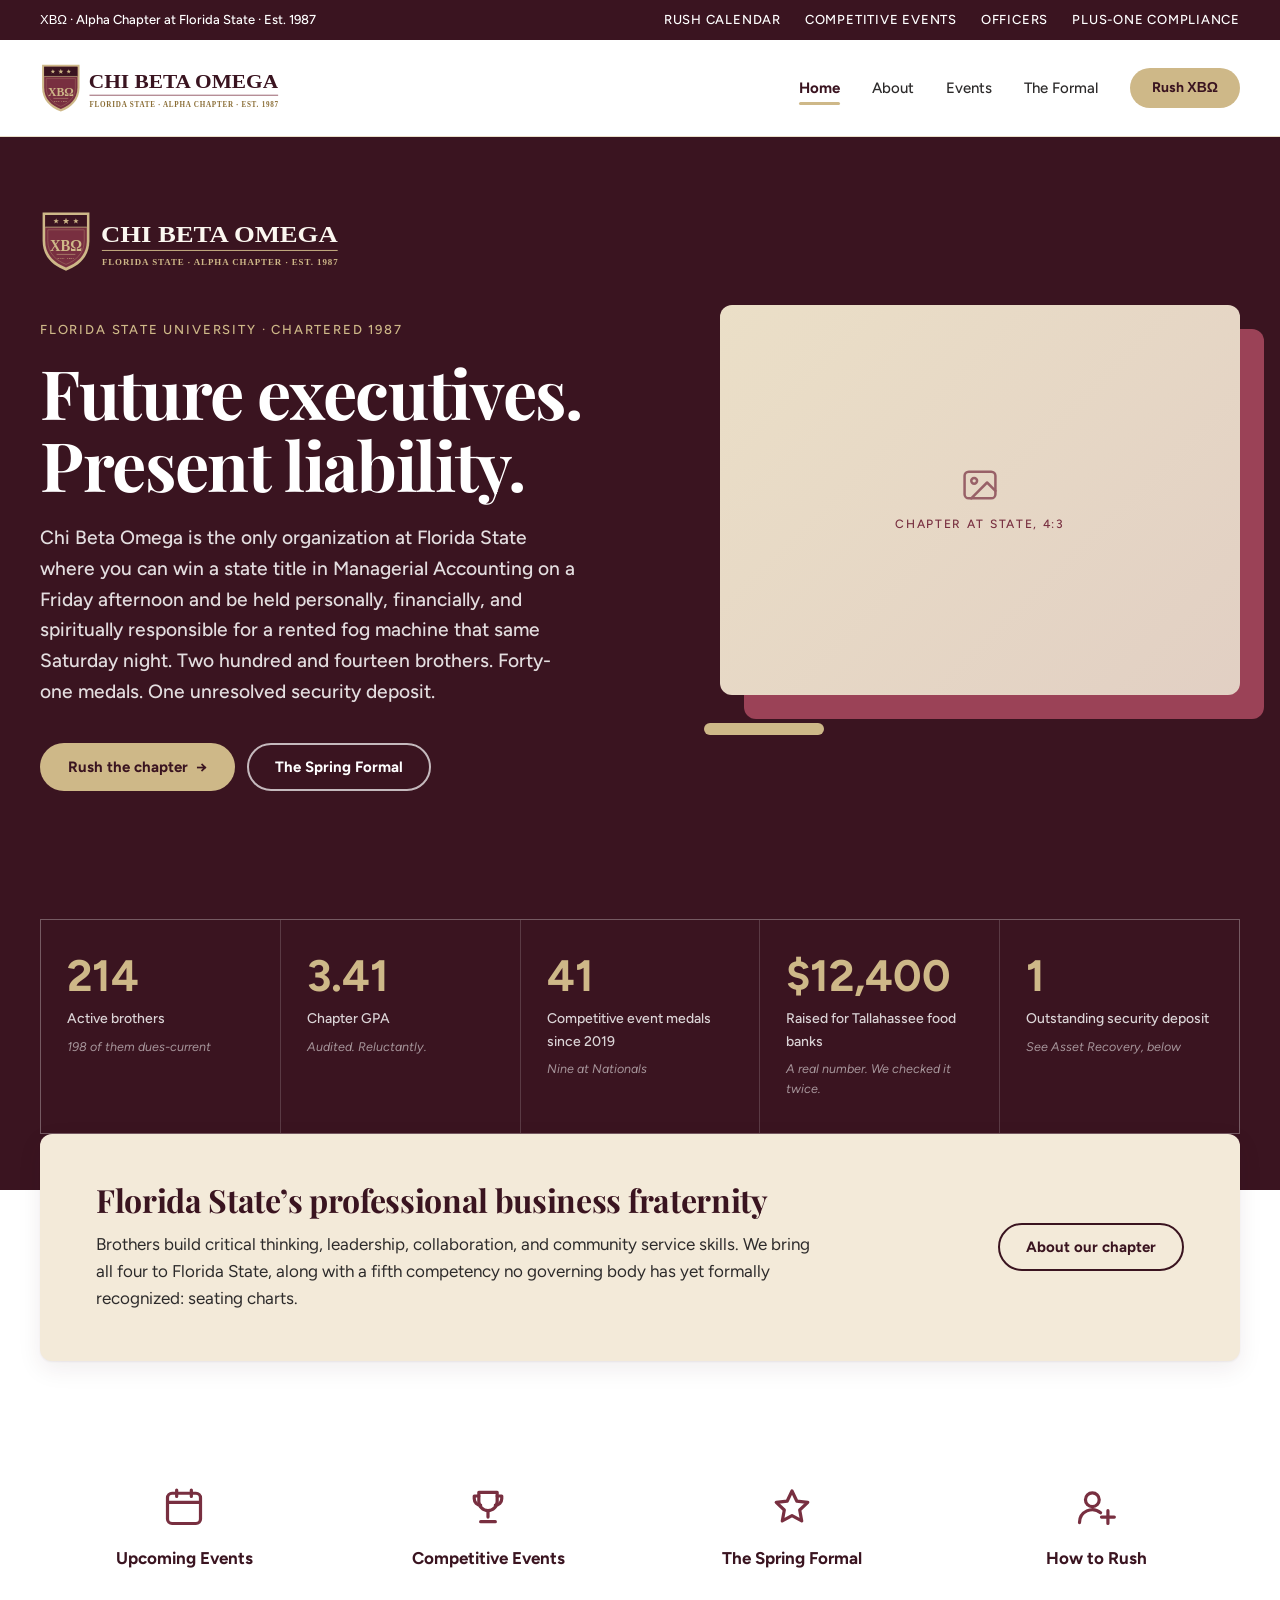
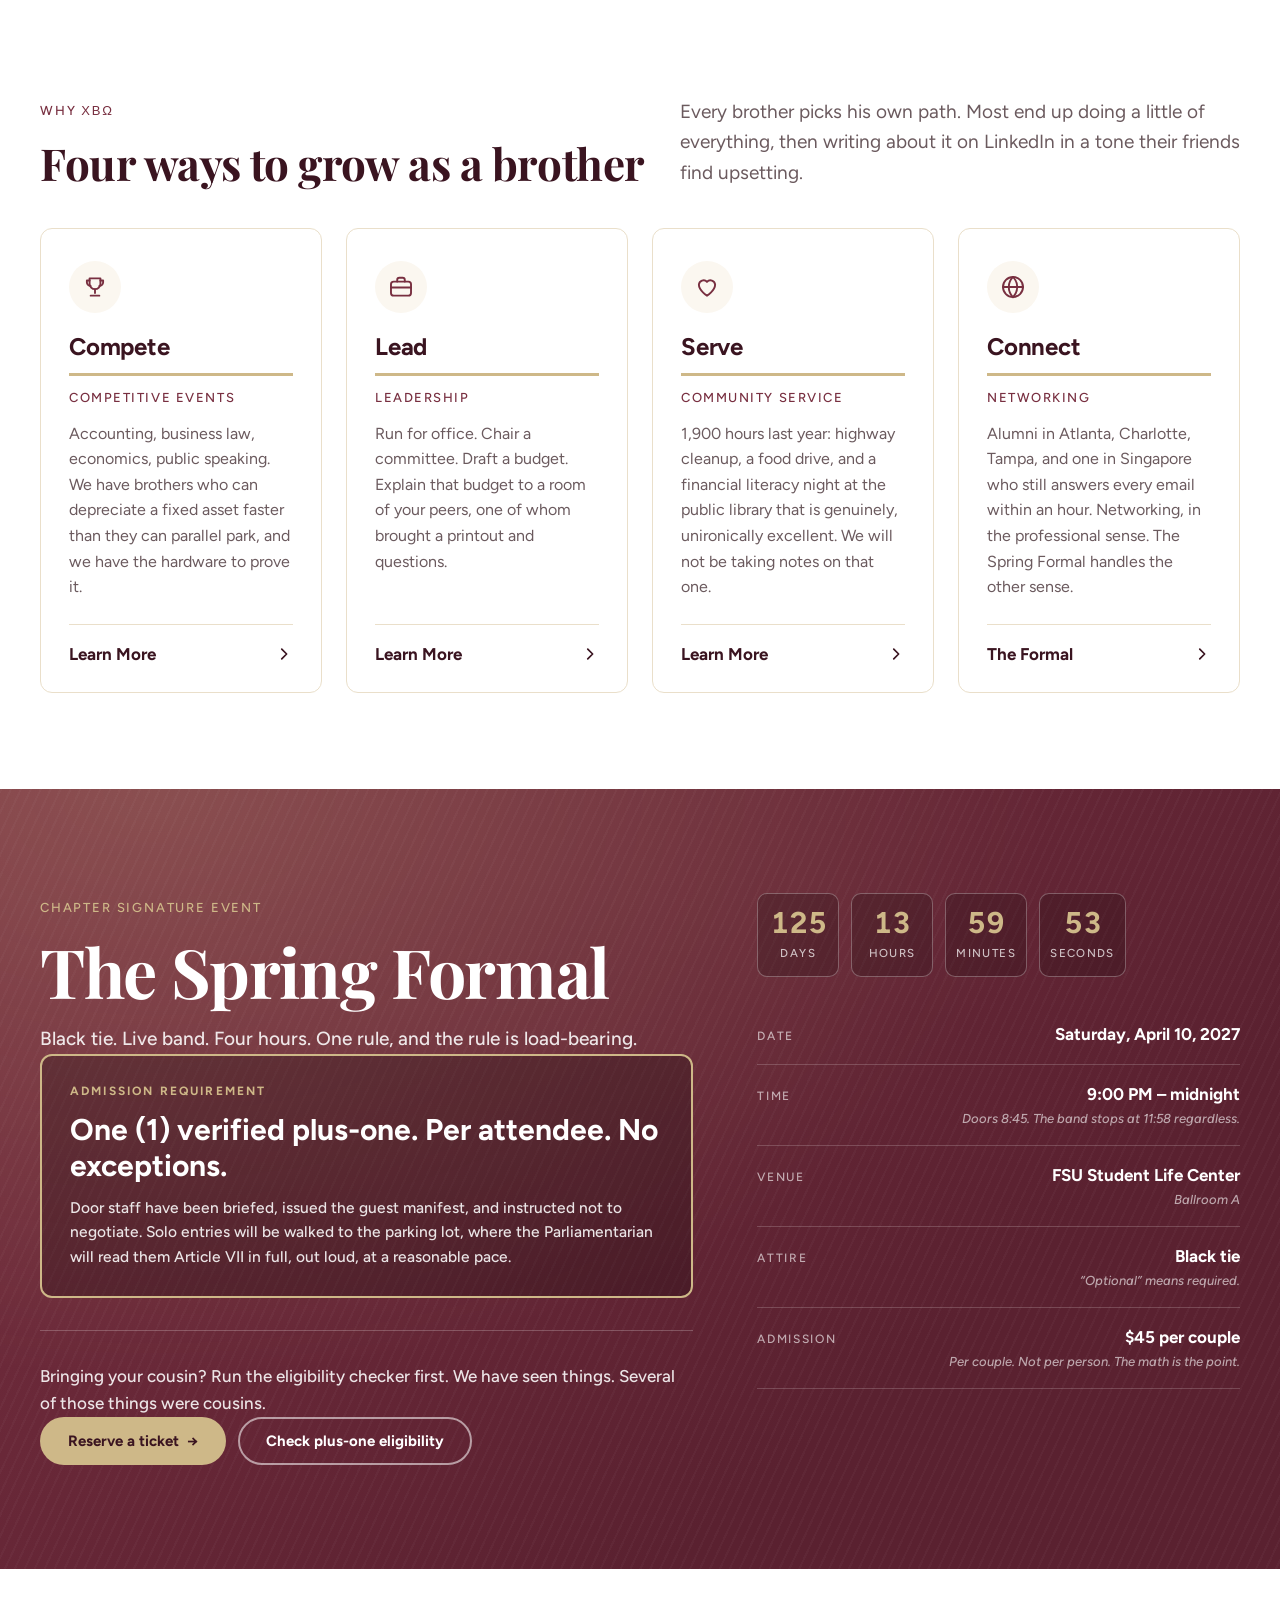
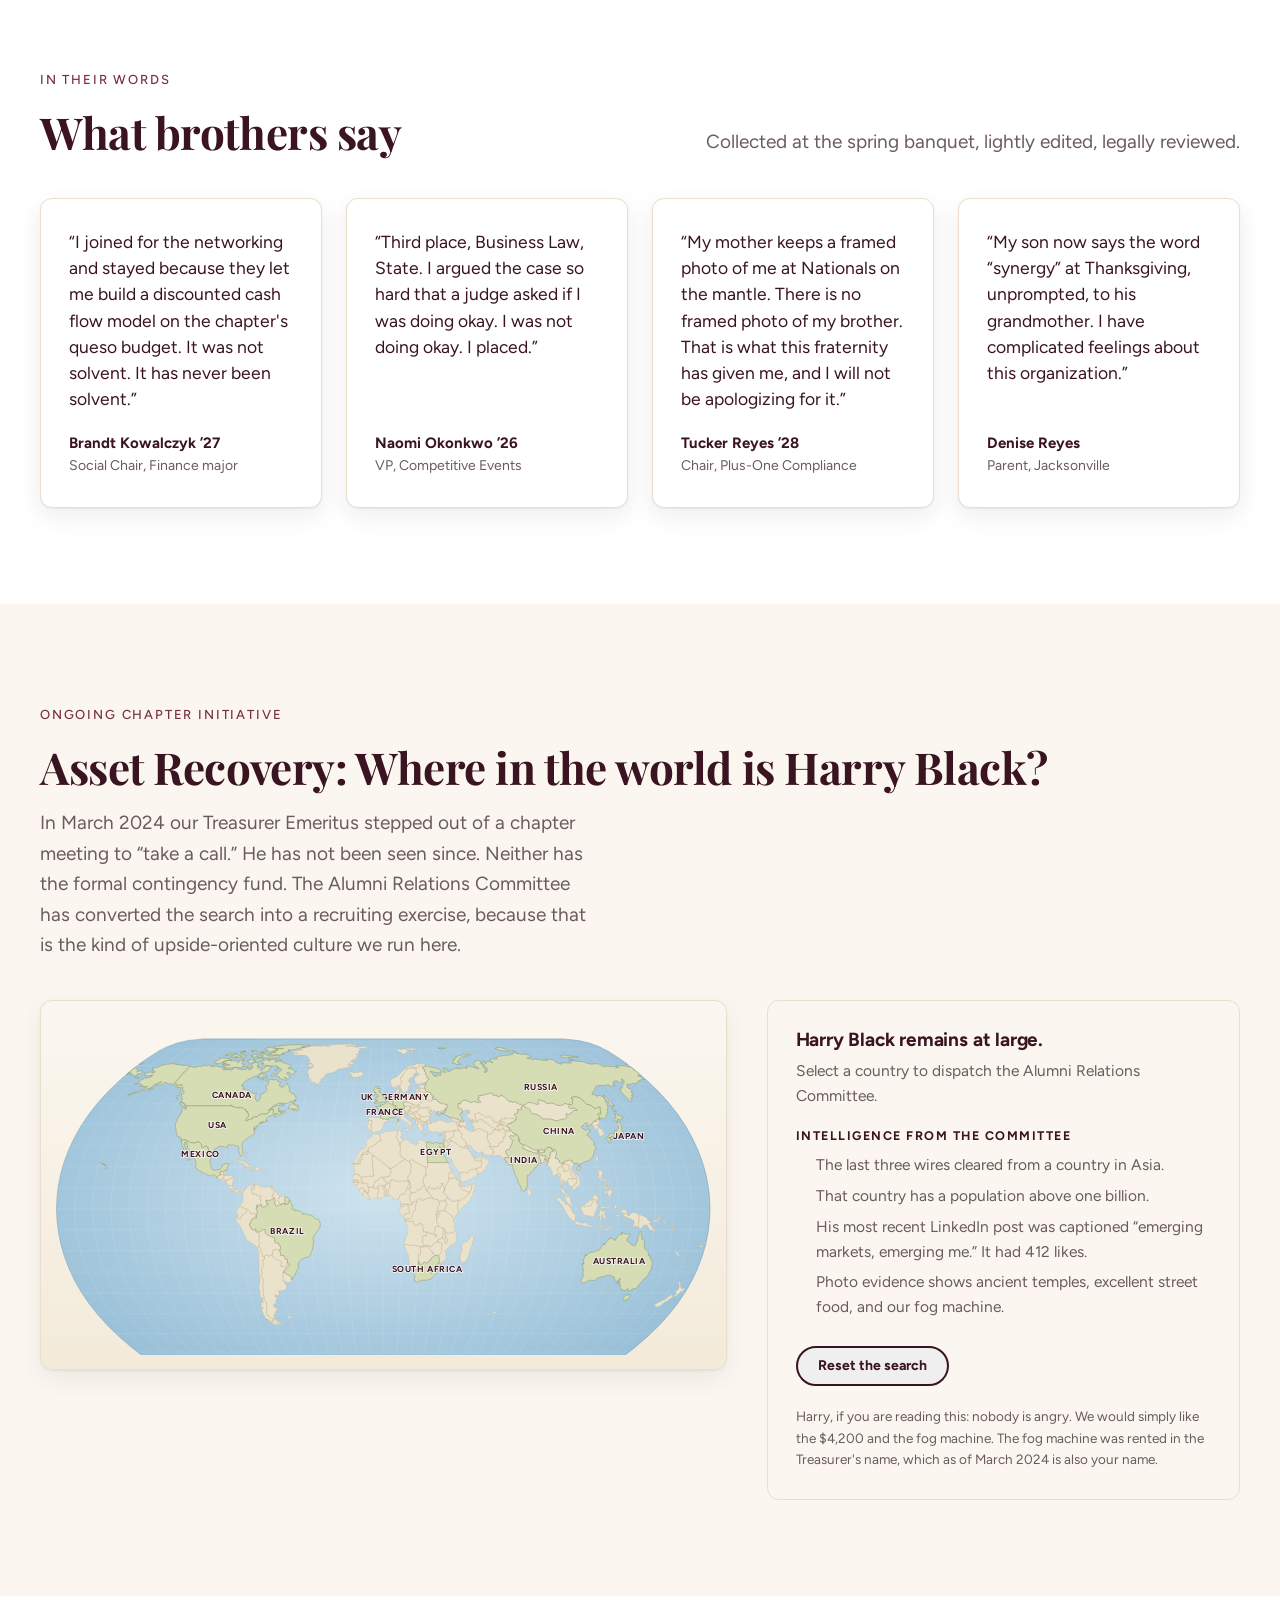
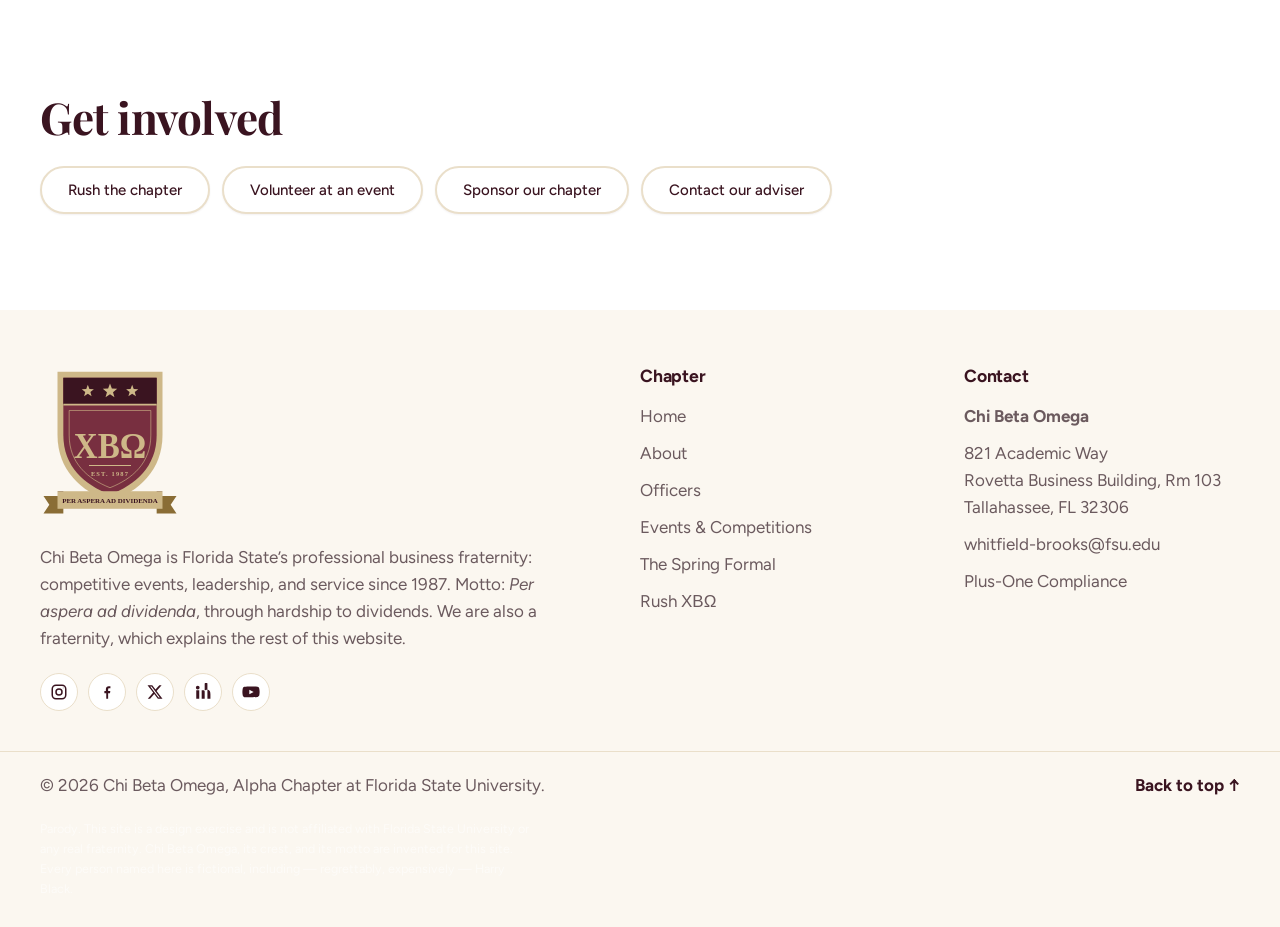
==== commit 22d7a89a: "Merge origin/main: keep Chi Beta Omega rebrand, add realistic world map Resolve the index.html confl" ====
--- a/index.html
+++ b/index.html
@@ -3,240 +3,19 @@
 <head>
   <meta charset="UTF-8">
   <meta name="viewport" content="width=device-width, initial-scale=1.0">
-  <title>FSU Fraternity FBLA</title>
-  <meta name="description" content="FSU Fraternity FBLA: our school's chapter of Future Business Leaders of America.">
-  <meta name="theme-color" content="#3d245f">
-
-  <link rel="icon" type="image/png" sizes="32x32" href="assets/logos/web/favicon-32.png">
-  <link rel="apple-touch-icon" href="assets/logos/web/favicon-180.png">
-  <link rel="preload" href="assets/fonts/apercu-pro/woff2/Apercu-Pro-Bold.woff2" as="font" type="font/woff2" crossorigin>
-  <link rel="preload" href="assets/fonts/apercu-pro/woff2/Apercu-Pro-Regular.woff2" as="font" type="font/woff2" crossorigin>
+  <title>Chi Beta Omega</title>
+  <meta name="description" content="Chi Beta Omega: Florida State's professional business fraternity. Competitive events, leadership, service, and the Spring Formal.">
+  <meta name="theme-color" content="#3a1420">
+
+  <link rel="icon" type="image/svg+xml" href="assets/brand/favicon.svg">
+  <link rel="apple-touch-icon" href="assets/brand/apple-touch-icon.png">
+  <link rel="preconnect" href="https://fonts.googleapis.com">
+  <link rel="preconnect" href="https://fonts.gstatic.com" crossorigin>
+  <link rel="stylesheet" href="https://fonts.googleapis.com/css2?family=Figtree:ital,wght@0,400;0,500;0,700;1,400;1,700&amp;family=Playfair+Display:wght@700;800&amp;display=swap">
   <link rel="stylesheet" href="css/styles.css">
-  <style>
-    .harry-black__game {
-      display: grid;
-      grid-template-columns: minmax(0, 1fr) 300px;
-      gap: 24px;
-      align-items: start;
-    }
-
-    @media (max-width: 900px) {
-      .harry-black__game { grid-template-columns: 1fr; }
-    }
-
-    .harry-black__map {
-      border-radius: var(--radius);
-      overflow: hidden;
-      background: linear-gradient(180deg, #f3f8fb, #e3eef5);
-      border: 1px solid #cfe0ec;
-      box-shadow: var(--shadow);
-      padding: 12px;
-    }
-
-    .world-map {
-      display: block;
-      width: 100%;
-      height: auto;
-    }
-
-    .map-sphere {
-      fill: url(#ocean);
-      stroke: #5b8fb5;
-      stroke-width: 1;
-    }
-
-    .map-graticule {
-      fill: none;
-      stroke: #ffffff;
-      stroke-opacity: 0.35;
-      stroke-width: 0.5;
-    }
-
-    .map-land {
-      fill: #e6dcc3;
-      stroke: #b3a58a;
-      stroke-width: 0.5;
-      stroke-linejoin: round;
-    }
-
-    .map-region {
-      cursor: pointer;
-      outline: none;
-    }
-
-    .map-region path {
-      fill: #cfdcae;
-      stroke: #7f8f5c;
-      stroke-width: 0.75;
-      stroke-linejoin: round;
-      transition: fill var(--duration) var(--ease);
-    }
-
-    .map-region:hover path,
-    .map-region:focus-visible path {
-      fill: #f7c27d;
-      stroke: #c46d12;
-    }
-
-    .map-region.is-wrong path {
-      fill: #e8a39a;
-      stroke: #a3453a;
-    }
-
-    .map-region.is-found path {
-      fill: var(--gold);
-      stroke: var(--navy);
-      stroke-width: 1.5;
-    }
-
-    .map-label {
-      font-family: var(--font);
-      font-size: 14px;
-      font-weight: 700;
-      letter-spacing: 0.06em;
-      text-transform: uppercase;
-      text-anchor: middle;
-      dominant-baseline: middle;
-      fill: #3b3a2e;
-      stroke: rgba(255, 255, 255, 0.8);
-      stroke-width: 3px;
-      paint-order: stroke;
-      pointer-events: none;
-    }
-
-    .party-banner {
-      background: linear-gradient(135deg, #ff1744 0%, #d50000 50%, #b71c1c 100%);
-      color: white;
-      padding: 60px 20px;
-      text-align: center;
-      position: relative;
-      overflow: hidden;
-      border-top: 8px solid #ffeb3b;
-      border-bottom: 8px solid #ffeb3b;
-      box-shadow: 0 10px 40px rgba(255, 23, 68, 0.3);
-      margin: 60px 0;
-    }
-
-    .party-banner::before {
-      content: '🎉';
-      position: absolute;
-      font-size: 120px;
-      opacity: 0.1;
-      left: -20px;
-      top: -20px;
-      animation: float 3s ease-in-out infinite;
-    }
-
-    .party-banner::after {
-      content: '🎉';
-      position: absolute;
-      font-size: 120px;
-      opacity: 0.1;
-      right: -20px;
-      bottom: -20px;
-      animation: float 3s ease-in-out infinite reverse;
-    }
-
-    @keyframes float {
-      0%, 100% { transform: translateY(0px); }
-      50% { transform: translateY(20px); }
-    }
-
-    .party-banner__content {
-      position: relative;
-      z-index: 1;
-    }
-
-    .party-banner h2 {
-      font-size: 3.5rem;
-      font-weight: 700;
-      margin: 0 0 20px 0;
-      text-transform: uppercase;
-      letter-spacing: 2px;
-      text-shadow: 2px 2px 8px rgba(0, 0, 0, 0.3);
-      animation: pulse 2s ease-in-out infinite;
-    }
-
-    @keyframes pulse {
-      0%, 100% { transform: scale(1); }
-      50% { transform: scale(1.05); }
-    }
-
-    .party-banner .date-requirement {
-      font-size: 2rem;
-      font-weight: 700;
-      margin: 30px 0;
-      color: #ffeb3b;
-      text-transform: uppercase;
-      letter-spacing: 1px;
-      text-shadow: 2px 2px 4px rgba(0, 0, 0, 0.5);
-      animation: blink 1.5s ease-in-out infinite;
-    }
-
-    @keyframes blink {
-      0%, 100% { opacity: 1; }
-      50% { opacity: 0.7; }
-    }
-
-    .party-banner .emoji-row {
-      font-size: 4rem;
-      margin: 20px 0;
-      letter-spacing: 30px;
-      animation: bounce 1s ease-in-out infinite;
-    }
-
-    @keyframes bounce {
-      0%, 100% { transform: translateY(0); }
-      50% { transform: translateY(-15px); }
-    }
-
-    .party-banner p {
-      font-size: 1.5rem;
-      margin: 20px 0;
-      line-height: 1.6;
-    }
-
-    .party-banner .cta-buttons {
-      margin-top: 40px;
-      display: flex;
-      gap: 20px;
-      justify-content: center;
-      flex-wrap: wrap;
-    }
-
-    .party-banner .btn {
-      font-size: 1.2rem;
-      padding: 18px 40px;
-      font-weight: 700;
-      text-transform: uppercase;
-      border: 3px solid white;
-      transition: all 0.3s ease;
-    }
-
-    .party-banner .btn:hover {
-      transform: scale(1.1);
-      box-shadow: 0 8px 20px rgba(0, 0, 0, 0.3);
-    }
-
-    .party-banner .btn--cta {
-      background-color: #ffeb3b;
-      color: #b71c1c;
-      border-color: #ffeb3b;
-    }
-
-    .party-banner .btn--outline-party {
-      background-color: transparent;
-      color: white;
-      border-color: white;
-    }
-
-    .party-banner .btn--outline-party:hover {
-      background-color: white;
-      color: #b71c1c;
-    }
-  </style>
 </head>
 <body>
+
   <svg xmlns="http://www.w3.org/2000/svg" style="display:none">
     <defs>
       <symbol id="i-calendar" viewBox="0 0 24 24" fill="none" stroke="currentColor" stroke-width="1.75" stroke-linecap="round" stroke-linejoin="round"><rect x="3" y="4.5" width="18" height="16.5" rx="2.5"/><path d="M3 9.5h18M8 2.75v3.5M16 2.75v3.5"/></symbol>
@@ -246,7 +25,7 @@
       <symbol id="i-briefcase" viewBox="0 0 24 24" fill="none" stroke="currentColor" stroke-width="1.75" stroke-linecap="round" stroke-linejoin="round"><rect x="2.75" y="7" width="18.5" height="13" rx="2.5"/><path d="M8.5 7V5.5a2 2 0 0 1 2-2h3a2 2 0 0 1 2 2V7M2.75 12.5h18.5"/></symbol>
       <symbol id="i-heart" viewBox="0 0 24 24" fill="none" stroke="currentColor" stroke-width="1.75" stroke-linecap="round" stroke-linejoin="round"><path d="M12 20s-7.5-4.6-7.5-10.2A4.3 4.3 0 0 1 12 7.3a4.3 4.3 0 0 1 7.5 2.5C19.5 15.4 12 20 12 20z"/></symbol>
       <symbol id="i-globe" viewBox="0 0 24 24" fill="none" stroke="currentColor" stroke-width="1.75" stroke-linecap="round" stroke-linejoin="round"><circle cx="12" cy="12" r="9.25"/><path d="M2.75 12h18.5M12 2.75c2.6 2.8 3.9 5.9 3.9 9.25S14.6 18.45 12 21.25M12 2.75C9.4 5.55 8.1 8.65 8.1 12s1.3 6.7 3.9 9.5"/></symbol>
-      <symbol id="i-star" viewBox="0 0 24 24" fill="none" stroke="currentColor" stroke-width="1.75" stroke-linecap="round" stroke-linejoin="round"><path d="M12 3.25l2.6 5.5 6 .75-4.4 4.15 1.1 5.95L12 0.75l-5.3 2.9 1.1-5.95-4.4-4.15 6-.75L12 3.25z"/></symbol>
+      <symbol id="i-star" viewBox="0 0 24 24" fill="none" stroke="currentColor" stroke-width="1.75" stroke-linecap="round" stroke-linejoin="round"><path d="M12 3.25l2.6 5.5 6 .75-4.4 4.15 1.1 5.95L12 16.7l-5.3 2.9 1.1-5.95-4.4-4.15 6-.75L12 3.25z"/></symbol>
       <symbol id="i-plane" viewBox="0 0 24 24" fill="none" stroke="currentColor" stroke-width="1.75" stroke-linecap="round" stroke-linejoin="round"><path d="M21 15.5l-8-4.5V5a1.5 1.5 0 0 0-3 0v6l-7 4.5V18l7-2v4l2 1.5V16l8 2v-2.5z"/></symbol>
       <symbol id="i-pin" viewBox="0 0 24 24" fill="none" stroke="currentColor" stroke-width="1.75" stroke-linecap="round" stroke-linejoin="round"><path d="M12 21.25s-7-6.1-7-11.5a7 7 0 0 1 14 0c0 5.4-7 11.5-7 11.5z"/><circle cx="12" cy="9.75" r="2.5"/></symbol>
       <symbol id="i-clock" viewBox="0 0 24 24" fill="none" stroke="currentColor" stroke-width="1.75" stroke-linecap="round" stroke-linejoin="round"><circle cx="12" cy="12" r="9.25"/><path d="M12 7v5l3.5 2"/></symbol>
@@ -265,12 +44,12 @@
 
   <div class="utility-bar">
     <div class="container utility-bar__inner">
-      <p>Florida FBLA &middot; FSU</p>
+      <p>&Chi;&Beta;&Omega; &middot; Alpha Chapter at Florida State &middot; Est. 1987</p>
       <ul class="utility-bar__links">
-        <li><a href="https://www.fbla.org/">FBLA National</a></li>
-        <li><a href="https://www.fbla.org/high-school/competitive-events/">Competitive Events</a></li>
-        <li><a href="https://connect.fbla.org/">FBLA Connect</a></li>
-        <li><a href="https://www.fbla.org/brand-center/">Brand Center</a></li>
+        <li><a href="join.html">Rush Calendar</a></li>
+        <li><a href="events.html#competitive-events">Competitive Events</a></li>
+        <li><a href="about.html#officers">Officers</a></li>
+        <li><a href="formal.html#checker">Plus-One Compliance</a></li>
       </ul>
     </div>
   </div>
@@ -278,8 +57,7 @@
   <header class="site-header">
     <nav class="container nav" aria-label="Main">
       <a class="brand" href="index.html">
-        <img class="brand__logo" src="assets/logos/web/fbla-horizontal-color.png" width="640" height="142" alt="FBLA">
-        <span class="brand__chapter">FSU Fraternity<br>Chapter</span>
+        <img class="brand__logo" src="assets/brand/wordmark.svg" width="640" height="142" alt="Chi Beta Omega">
       </a>
       <button class="nav__toggle" type="button" aria-expanded="false" aria-controls="nav-links" aria-label="Open menu">
         <span></span><span></span><span></span>
@@ -288,7 +66,8 @@
         <li><a href="index.html" aria-current="page">Home</a></li>
         <li><a href="about.html">About</a></li>
         <li><a href="events.html">Events</a></li>
-        <li><a class="btn btn--gold btn--sm" href="join.html">Join FBLA</a></li>
+        <li><a href="formal.html">The Formal</a></li>
+        <li><a class="btn btn--gold btn--sm" href="join.html">Rush &Chi;&Beta;&Omega;</a></li>
       </ul>
     </nav>
   </header>
@@ -297,17 +76,30 @@
     <section class="hero">
       <div class="container hero__inner">
         <div>
-          <img class="hero__logo" src="assets/logos/web/fbla-horizontal-reverse.png" width="640" height="142" alt="FBLA">
-          <h1 class="display">Where future business leaders get their start.</h1>
-          <p class="hero__lead">FSU Fraternity FBLA is our school's chapter of Future Business Leaders of America. We compete, lead, serve, and build the skills that carry into college and careers.</p>
+          <img class="hero__logo" src="assets/brand/wordmark-reverse.svg" width="640" height="142" alt="Chi Beta Omega">
+          <span class="eyebrow">Florida State University &middot; Chartered 1987</span>
+          <h1 class="display">Future executives. Present liability.</h1>
+          <p class="hero__lead">Chi Beta Omega is the only organization at Florida State where you can win a state title in Managerial Accounting on a Friday afternoon and be held personally, financially, and spiritually responsible for a rented fog machine that same Saturday night. Two hundred and fourteen brothers. Forty-one medals. One unresolved security deposit.</p>
           <div class="btn-row">
-            <a class="btn btn--gold" href="join.html">Join the chapter <span class="arrow" aria-hidden="true">&rarr;</span></a>
-            <a class="btn btn--outline-light" href="events.html">Upcoming events</a>
+            <a class="btn btn--gold" href="join.html">Rush the chapter <span class="arrow" aria-hidden="true">&rarr;</span></a>
+            <a class="btn btn--outline-light" href="formal.html">The Spring Formal</a>
           </div>
         </div>
         <div class="hero__media">
-          <div class="photo" role="img" aria-label="Photo placeholder: Chapter photo, 4:3"><div><svg aria-hidden="true"><use href="#i-image"/></svg>Chapter photo, 4:3</div></div>
-        </div>
+          <div class="photo" role="img" aria-label="Photo placeholder: Chapter at the Florida State Leadership Conference, 4:3"><div><svg aria-hidden="true"><use href="#i-image"/></svg>Chapter at State, 4:3</div></div>
+        </div>
+      </div>
+    </section>
+
+    <section class="stat-band">
+      <div class="container">
+        <ul class="stat-band__grid">
+          <li class="stat"><strong>214</strong><span>Active brothers</span><small>198 of them dues-current</small></li>
+          <li class="stat"><strong>3.41</strong><span>Chapter GPA</span><small>Audited. Reluctantly.</small></li>
+          <li class="stat"><strong>41</strong><span>Competitive event medals since 2019</span><small>Nine at Nationals</small></li>
+          <li class="stat"><strong>$12,400</strong><span>Raised for Tallahassee food banks</span><small>A real number. We checked it twice.</small></li>
+          <li class="stat"><strong>1</strong><span>Outstanding security deposit</span><small>See Asset Recovery, below</small></li>
+        </ul>
       </div>
     </section>
 
@@ -315,8 +107,8 @@
       <div class="container">
         <div class="callout callout--overlap">
           <div>
-            <h2 class="h2">Part of the largest business student organization in the world</h2>
-            <p>FBLA's 200,000+ middle school, high school, and college members build critical thinking, leadership, collaboration, and community service skills. Our chapter brings those opportunities to FSU students.</p>
+            <h2 class="h2">Florida State&rsquo;s professional business fraternity</h2>
+            <p>Brothers build critical thinking, leadership, collaboration, and community service skills. We bring all four to Florida State, along with a fifth competency no governing body has yet formally recognized: seating charts.</p>
           </div>
           <a class="btn btn--outline" href="about.html">About our chapter</a>
         </div>
@@ -329,8 +121,8 @@
         <ul class="quick-links">
           <li><a class="quick-link" href="events.html"><svg aria-hidden="true"><use href="#i-calendar"/></svg>Upcoming Events</a></li>
           <li><a class="quick-link" href="events.html#competitive-events"><svg aria-hidden="true"><use href="#i-trophy"/></svg>Competitive Events</a></li>
-          <li><a class="quick-link" href="about.html#officers"><svg aria-hidden="true"><use href="#i-users"/></svg>Meet the Officers</a></li>
-          <li><a class="quick-link" href="join.html"><svg aria-hidden="true"><use href="#i-user-plus"/></svg>How to Join</a></li>
+          <li><a class="quick-link" href="formal.html"><svg aria-hidden="true"><use href="#i-star"/></svg>The Spring Formal</a></li>
+          <li><a class="quick-link" href="join.html"><svg aria-hidden="true"><use href="#i-user-plus"/></svg>How to Rush</a></li>
         </ul>
       </div>
     </section>
@@ -339,164 +131,217 @@
       <div class="container">
         <div class="section__head">
           <div>
-            <span class="eyebrow">Why FBLA</span>
-            <h2 class="h2">Four ways to grow with FBLA</h2>
-          </div>
-          <p class="lead">Every member picks their own path. Most end up doing a little of everything.</p>
+            <span class="eyebrow">Why &Chi;&Beta;&Omega;</span>
+            <h2 class="h2">Four ways to grow as a brother</h2>
+          </div>
+          <p class="lead">Every brother picks his own path. Most end up doing a little of everything, then writing about it on LinkedIn in a tone their friends find upsetting.</p>
         </div>
         <div class="card-grid">
           <article class="card">
             <span class="card__icon"><svg aria-hidden="true"><use href="#i-trophy"/></svg></span>
             <h3 class="card__title">Compete</h3>
             <p class="card__sub">Competitive events</p>
-            <p class="card__body">Test your skills in business subject areas from accounting to public speaking at regional, state, and national conferences.</p>
+            <p class="card__body">Accounting, business law, economics, public speaking. We have brothers who can depreciate a fixed asset faster than they can parallel park, and we have the hardware to prove it.</p>
             <a class="card__link" href="events.html#competitive-events">Learn More <svg aria-hidden="true"><use href="#i-chevron"/></svg></a>
           </article>
           <article class="card">
             <span class="card__icon"><svg aria-hidden="true"><use href="#i-briefcase"/></svg></span>
             <h3 class="card__title">Lead</h3>
             <p class="card__sub">Leadership</p>
-            <p class="card__body">Run for chapter office, lead a committee, and manage real projects with real deadlines and real teams.</p>
+            <p class="card__body">Run for office. Chair a committee. Draft a budget. Explain that budget to a room of your peers, one of whom brought a printout and questions.</p>
             <a class="card__link" href="about.html#officers">Learn More <svg aria-hidden="true"><use href="#i-chevron"/></svg></a>
           </article>
           <article class="card">
             <span class="card__icon"><svg aria-hidden="true"><use href="#i-heart"/></svg></span>
             <h3 class="card__title">Serve</h3>
             <p class="card__sub">Community service</p>
-            <p class="card__body">Plan service projects and partner with local organizations to make an impact at school and beyond.</p>
-            <a class="card__link" href="join.html">Learn More <svg aria-hidden="true"><use href="#i-chevron"/></svg></a>
+            <p class="card__body">1,900 hours last year: highway cleanup, a food drive, and a financial literacy night at the public library that is genuinely, unironically excellent. We will not be taking notes on that one.</p>
+            <a class="card__link" href="events.html">Learn More <svg aria-hidden="true"><use href="#i-chevron"/></svg></a>
           </article>
           <article class="card">
             <span class="card__icon"><svg aria-hidden="true"><use href="#i-globe"/></svg></span>
             <h3 class="card__title">Connect</h3>
             <p class="card__sub">Networking</p>
-            <p class="card__body">Meet business professionals, alumni, and students from across the state and the country.</p>
-            <a class="card__link" href="join.html">Join the Chapter <svg aria-hidden="true"><use href="#i-chevron"/></svg></a>
+            <p class="card__body">Alumni in Atlanta, Charlotte, Tampa, and one in Singapore who still answers every email within an hour. Networking, in the professional sense. The Spring Formal handles the other sense.</p>
+            <a class="card__link" href="formal.html">The Formal <svg aria-hidden="true"><use href="#i-chevron"/></svg></a>
           </article>
         </div>
       </div>
     </section>
 
+    <section class="formal">
+      <div class="container">
+        <div class="formal__grid">
+          <div>
+            <span class="eyebrow">Chapter signature event</span>
+            <h2 class="display">The Spring Formal</h2>
+            <p class="lead">Black tie. Live band. Four hours. One rule, and the rule is load-bearing.</p>
+            <div class="requirement">
+              <span class="requirement__label">Admission requirement</span>
+              <strong>One (1) verified plus-one. Per attendee. No exceptions.</strong>
+              <p>Door staff have been briefed, issued the guest manifest, and instructed not to negotiate. Solo entries will be walked to the parking lot, where the Parliamentarian will read them Article VII in full, out loud, at a reasonable pace.</p>
+            </div>
+            <hr>
+            <p>Bringing your cousin? Run the eligibility checker first. We have seen things. Several of those things were cousins.</p>
+            <div class="btn-row">
+              <a class="btn btn--gold" href="formal.html#tickets">Reserve a ticket <span class="arrow" aria-hidden="true">&rarr;</span></a>
+              <a class="btn btn--outline-garnet" href="formal.html#checker">Check plus-one eligibility</a>
+            </div>
+          </div>
+          <div>
+            <ul class="countdown" data-countdown="2027-04-10T21:00:00" aria-label="Time until the Spring Formal">
+              <li><strong data-countdown-days>&mdash;</strong><span>Days</span></li>
+              <li><strong data-countdown-hours>&mdash;</strong><span>Hours</span></li>
+              <li><strong data-countdown-minutes>&mdash;</strong><span>Minutes</span></li>
+              <li><strong data-countdown-seconds>&mdash;</strong><span>Seconds</span></li>
+            </ul>
+            <dl class="detail-list">
+              <div><dt>Date</dt><dd>Saturday, April 10, 2027</dd></div>
+              <div><dt>Time</dt><dd>9:00 PM &ndash; midnight<small>Doors 8:45. The band stops at 11:58 regardless.</small></dd></div>
+              <div><dt>Venue</dt><dd>FSU Student Life Center<small>Ballroom A</small></dd></div>
+              <div><dt>Attire</dt><dd>Black tie<small>&ldquo;Optional&rdquo; means required.</small></dd></div>
+              <div><dt>Admission</dt><dd>$45 per couple<small>Per couple. Not per person. The math is the point.</small></dd></div>
+            </dl>
+          </div>
+        </div>
+      </div>
+    </section>
+
     <section class="section">
       <div class="container">
         <div class="section__head">
           <div>
-            <span class="eyebrow">Interactive Game</span>
-            <h2 class="h2">Where in the World is Harry Black?</h2>
-          </div>
-          <p class="lead">Can you catch the elusive Harry Black? Test your geography skills!</p>
-        </div>
-        <div class="harry-black__content">
-          <div class="harry-black__game">
-            <div class="harry-black__map">
-              <svg role="img" aria-label="World map" viewBox="0 0 1200 620" xmlns="http://www.w3.org/2000/svg" class="world-map">
-              <defs><radialGradient id="ocean" cx="50%" cy="45%" r="65%"><stop offset="0%" stop-color="#bfe0f2"/><stop offset="100%" stop-color="#7fb6d9"/></radialGradient></defs>
-              <path class="map-sphere" d="M271.3,43.7L600,43.7L928.7,43.7L956.5,46.6L977.9,51.7L995.4,58.3L1010.3,65.8L1036.3,82.6L1059.9,100.7L1082,119.7L1102.6,139.5L1121.3,160.1L1137.9,181.1L1152.4,202.6L1164.6,224.3L1174.8,246L1183,267.7L1189.3,289.4L1193.7,311.1L1196.3,332.7L1197.2,354.3L1196.3,375.9L1193.7,397.5L1189.3,419.1L1183,440.8L1174.8,462.5L1164.6,484.3L1152.4,506L1137.9,527.4L1121.3,548.5L1102.6,569L1082,588.8L1059.9,607.9L1036.3,625.9L1010.3,642.7L995.4,650.3L977.9,656.9L956.5,662L928.7,664.8L600,664.8L271.3,664.8L243.5,662L222.1,656.9L204.6,650.3L189.7,642.7L163.7,625.9L140.1,607.9L118,588.8L97.4,569L78.7,548.5L62.1,527.4L47.6,506L35.4,484.3L25.2,462.5L17,440.8L10.7,419.1L6.3,397.5L3.7,375.9L2.8,354.3L3.7,332.7L6.3,311.1L10.7,289.4L17,267.7L25.2,246L35.4,224.3L47.6,202.6L62.1,181.1L78.7,160.1L97.4,139.5L118,119.7L140.1,100.7L163.7,82.6L189.7,65.8L204.6,58.3L222.1,51.7L243.5,46.6L271.3,43.7Z"/>
-              <path class="map-graticule" d="M271.3,664.8L243.5,662L222.1,656.9L204.6,650.3L189.7,642.7L163.7,625.9L140.1,607.9L118,588.8L97.4,569L78.7,548.5L62.1,527.4L47.6,506L35.4,484.3L25.2,462.5L17,440.8L10.7,419.1L6.3,397.5L3.7,375.9L2.8,354.3L3.7,332.7L6.3,311.1L10.7,289.4L17,267.7L25.2,246L35.4,224.3L47.6,202.6L62.1,181.1L78.7,160.1L97.4,139.5L118,119.7L140.1,100.7L163.7,82.6L189.7,65.8L204.6,58.3L222.1,51.7L243.5,46.6L271.3,43.7M435.7,664.8L421.7,662L411,656.9L402.3,650.3L394.9,642.7L381.9,625.9L370.1,607.9L348.7,569L331,527.4L317.7,484.3L308.5,440.8L303.2,397.5L301.4,354.3L303.2,311.1L308.5,267.7L317.7,224.3L331,181.1L348.7,139.5L370.1,100.7L381.9,82.6L394.9,65.8L402.3,58.3L411,51.7L421.7,46.6L435.7,43.7M600,664.8L600,607.9L600,527.4L600,440.8L600,354.3L600,267.7L600,181.1L600,100.7L600,43.7M764.3,664.8L778.3,662L789,656.9L797.7,650.3L805.1,642.7L818.1,625.9L829.9,607.9L851.3,569L869,527.4L882.3,484.3L891.5,440.8L896.8,397.5L898.6,354.3L896.8,311.1L891.5,267.7L882.3,224.3L869,181.1L851.3,139.5L829.9,100.7L818.1,82.6L805.1,65.8L797.7,58.3L789,51.7L778.3,46.6L764.3,43.7M2.8,354.3L11.1,354.3L19.4,354.3L27.7,354.3L36,354.3L44.3,354.3L52.6,354.3L60.9,354.3L69.2,354.3L77.5,354.3L85.8,354.3L94.1,354.3L102.4,354.3L110.6,354.3L118.9,354.3L127.2,354.3L135.5,354.3L143.8,354.3L152.1,354.3L160.4,354.3L168.7,354.3L177,354.3L185.3,354.3L193.6,354.3L201.9,354.3L210.2,354.3L218.5,354.3L226.8,354.3L235.1,354.3L243.4,354.3L251.6,354.3L259.9,354.3L268.2,354.3L276.5,354.3L284.8,354.3L293.1,354.3L301.4,354.3L309.7,354.3L318,354.3L326.3,354.3L334.6,354.3L342.9,354.3L351.2,354.3L359.5,354.3L367.8,354.3L376.1,354.3L384.4,354.3L392.6,354.3L400.9,354.3L409.2,354.3L417.5,354.3L425.8,354.3L434.1,354.3L442.4,354.3L450.7,354.3L459,354.3L467.3,354.3L475.6,354.3L483.9,354.3L492.2,354.3L500.5,354.3L508.8,354.3L517.1,354.3L525.4,354.3L533.6,354.3L541.9,354.3L550.2,354.3L558.5,354.3L566.8,354.3L575.1,354.3L583.4,354.3L591.7,354.3L600,354.3L608.3,354.3L616.6,354.3L624.9,354.3L633.2,354.3L641.5,354.3L649.8,354.3L658.1,354.3L666.4,354.3L674.6,354.3L682.9,354.3L691.2,354.3L699.5,354.3L707.8,354.3L716.1,354.3L724.4,354.3L732.7,354.3L741,354.3L749.3,354.3L757.6,354.3L765.9,354.3L774.2,354.3L782.5,354.3L790.8,354.3L799.1,354.3L807.4,354.3L815.6,354.3L823.9,354.3L832.2,354.3L840.5,354.3L848.8,354.3L857.1,354.3L865.4,354.3L873.7,354.3L882,354.3L890.3,354.3L898.6,354.3L906.9,354.3L915.2,354.3L923.5,354.3L931.8,354.3L940.1,354.3L948.4,354.3L956.6,354.3L964.9,354.3L973.2,354.3L981.5,354.3L989.8,354.3L998.1,354.3L1006.4,354.3L1014.7,354.3L1023,354.3L1031.3,354.3L1039.6,354.3L1047.9,354.3L1056.2,354.3L1064.5,354.3L1072.8,354.3L1081.1,354.3L1089.4,354.3L1097.6,354.3L1105.9,354.3L1114.2,354.3L1122.5,354.3L1130.8,354.3L1139.1,354.3L1147.4,354.3L1155.7,354.3L1164,354.3L1172.3,354.3L1180.6,354.3L1188.9,354.3L1197.2,354.3M218.6,646.2L193.1,629.8L170.5,612L149.3,593.1L129.5,573.5L111.4,553.1L95.3,532.1L81.2,510.7L69.1,489.1L59.1,467.4L51,445.6L44.6,423.9L40.1,402.3L37.2,380.7L36,359.1L36.5,337.5L38.6,315.9L45.3,282.2L56.2,248.4L71.6,214.6L92,181.1L117.3,148.6L147,117.6L180.4,88.5L198.5,74.9L218.6,62.4M241,646.2L217.1,629.8L195.8,612L175.8,593.1L157.2,573.5L140.2,553.1L125,532.1L111.7,510.7L100.4,489.1L90.9,467.4L83.2,445.6L77.3,423.9L73,402.3L70.3,380.7L69.2,359.1L69.6,337.5L71.6,315.9L77.9,282.2L88.2,248.4L102.7,214.6L121.8,181.1L145.7,148.6L173.7,117.6L205,88.5L222.1,74.9L241,62.4M263.4,646.2L241,629.8L221,612L202.3,593.1L184.9,573.5L168.9,553.1L154.7,532.1L142.2,510.7L131.6,489.1L122.7,467.4L115.5,445.6L110,423.9L106,402.3L103.4,380.7L102.4,359.1L102.8,337.5L104.7,315.9L110.5,282.2L120.1,248.4L133.8,214.6L151.7,181.1L174.1,148.6L200.3,117.6L229.7,88.5L245.7,74.9L263.4,62.4M285.9,646.2L264.9,629.8L246.3,612L212.6,573.5L197.6,553.1L184.3,532.1L172.7,510.7L162.8,489.1L154.5,467.4L147.8,445.6L138.9,402.3L135.6,359.1L137.7,315.9L143.2,282.2L152.1,248.4L164.9,214.6L181.6,181.1L202.4,148.6L227,117.6L254.4,88.5L269.3,74.9L285.9,62.4M308.3,646.2L288.9,629.8L271.6,612L240.2,573.5L226.4,553.1L214,532.1L203.2,510.7L194,489.1L180.1,445.6L171.8,402.3L168.7,359.1L170.7,315.9L175.8,282.2L184.1,248.4L196,214.6L211.5,181.1L230.8,148.6L253.6,117.6L279.1,88.5L292.9,74.9L308.3,62.4M330.7,646.2L312.8,629.8L296.8,612L267.9,573.5L255.1,553.1L243.7,532.1L233.8,510.7L225.3,489.1L212.4,445.6L204.8,402.3L201.9,359.1L203.7,315.9L208.4,282.2L216.1,248.4L227,214.6L241.4,181.1L259.2,148.6L280.3,117.6L303.8,88.5L316.6,74.9L330.7,62.4M353.2,646.2L336.7,629.8L322.1,612L295.6,573.5L273.4,532.1L256.5,489.1L244.7,445.6L237.7,402.3L235.1,359.1L236.7,315.9L241,282.2L248.1,248.4L258.1,214.6L271.3,181.1L287.6,148.6L306.9,117.6L328.5,88.5L340.2,74.9L353.2,62.4M375.6,646.2L360.7,629.8L347.4,612L323.3,573.5L303.1,532.1L287.7,489.1L277,445.6L270.6,402.3L268.3,359.1L269.8,315.9L273.7,282.2L280.1,248.4L289.2,214.6L301.2,181.1L316,148.6L333.6,117.6L353.2,88.5L363.8,74.9L375.6,62.4M420.5,646.2L408.5,629.8L397.9,612L378.6,573.5L362.5,532.1L350.2,489.1L341.6,445.6L336.5,402.3L334.6,359.1L335.8,315.9L338.9,282.2L344.1,248.4L351.4,214.6L360.9,181.1L372.8,148.6L386.8,117.6L402.5,88.5L420.5,62.4M442.9,646.2L432.5,629.8L423.2,612L406.3,573.5L392.2,532.1L381.4,489.1L373.9,445.6L369.4,402.3L367.8,359.1L368.8,315.9L371.6,282.2L376.1,248.4L382.4,214.6L390.8,181.1L401.2,148.6L413.5,117.6L427.2,88.5L442.9,62.4M465.4,646.2L456.4,629.8L448.4,612L434,573.5L421.9,532.1L412.6,489.1L406.2,445.6L402.4,402.3L401,359.1L401.9,315.9L404.2,282.2L408.1,248.4L413.5,214.6L420.7,181.1L429.6,148.6L440.1,117.6L451.9,88.5L465.4,62.4M487.8,646.2L473.7,612L461.6,573.5L451.6,532.1L443.9,489.1L438.5,445.6L435.3,402.3L434.1,359.1L434.9,315.9L440,248.4L444.6,214.6L450.6,181.1L458,148.6L466.8,117.6L476.6,88.5L487.8,62.4M510.2,646.2L498.9,612L489.3,573.5L481.2,532.1L475.1,489.1L470.8,445.6L468.3,402.3L467.3,359.1L467.9,315.9L472,248.4L480.5,181.1L493.4,117.6L501.3,88.5L510.2,62.4M532.7,646.2L524.2,612L517,573.5L510.9,532.1L506.3,489.1L501.2,402.3L500.9,315.9L504,248.4L510.3,181.1L520.1,117.6L525.9,88.5L532.7,62.4M555.1,646.2L549.5,612L544.7,573.5L537.5,489.1L534.1,402.3L534,315.9L536,248.4L540.2,181.1L546.7,117.6L555.1,62.4M577.6,646.2L572.3,573.5L568.8,489.1L567.1,402.3L567,315.9L568,248.4L570.1,181.1L573.4,117.6L577.6,62.4M622.4,646.2L627.7,573.5L631.2,489.1L632.9,402.3L633,315.9L632,248.4L629.9,181.1L626.6,117.6L622.4,62.4M644.9,646.2L650.5,612L655.3,573.5L662.5,489.1L665.9,402.3L666,315.9L664,248.4L659.8,181.1L653.3,117.6L644.9,62.4M667.3,646.2L675.8,612L683,573.5L689.1,532.1L693.7,489.1L698.8,402.3L699.1,315.9L696,248.4L689.7,181.1L679.9,117.6L674.1,88.5L667.3,62.4M689.8,646.2L701.1,612L710.7,573.5L718.8,532.1L724.9,489.1L729.2,445.6L731.7,402.3L732.7,359.1L732.1,315.9L728,248.4L719.5,181.1L706.6,117.6L698.7,88.5L689.8,62.4M712.2,646.2L726.3,612L738.4,573.5L748.4,532.1L756.1,489.1L761.5,445.6L764.7,402.3L765.9,359.1L765.1,315.9L760,248.4L755.4,214.6L749.4,181.1L742,148.6L733.2,117.6L723.4,88.5L712.2,62.4M734.6,646.2L743.6,629.8L751.6,612L766,573.5L778.1,532.1L787.4,489.1L793.8,445.6L797.6,402.3L799,359.1L798.1,315.9L795.8,282.2L791.9,248.4L786.5,214.6L779.3,181.1L770.4,148.6L759.9,117.6L748.1,88.5L734.6,62.4M757.1,646.2L767.5,629.8L776.8,612L793.7,573.5L807.8,532.1L818.6,489.1L826.1,445.6L830.6,402.3L832.2,359.1L831.2,315.9L828.4,282.2L823.9,248.4L817.6,214.6L809.2,181.1L798.8,148.6L786.5,117.6L772.8,88.5L757.1,62.4M779.5,646.2L791.5,629.8L802.1,612L821.4,573.5L837.5,532.1L849.8,489.1L858.4,445.6L863.5,402.3L865.4,359.1L864.2,315.9L861.1,282.2L855.9,248.4L848.6,214.6L839.1,181.1L827.2,148.6L813.2,117.6L797.5,88.5L779.5,62.4M824.4,646.2L839.3,629.8L852.6,612L876.7,573.5L896.9,532.1L912.3,489.1L923,445.6L929.4,402.3L931.7,359.1L930.2,315.9L926.3,282.2L919.9,248.4L910.8,214.6L898.8,181.1L884,148.6L866.4,117.6L846.8,88.5L836.2,74.9L824.4,62.4M846.8,646.2L863.3,629.8L877.9,612L904.4,573.5L926.6,532.1L943.5,489.1L955.3,445.6L962.3,402.3L964.9,359.1L963.3,315.9L959,282.2L951.9,248.4L941.9,214.6L928.7,181.1L912.4,148.6L893.1,117.6L871.5,88.5L859.8,74.9L846.8,62.4M869.3,646.2L887.2,629.8L903.2,612L932.1,573.5L944.9,553.1L956.3,532.1L966.2,510.7L974.7,489.1L987.6,445.6L995.2,402.3L998.1,359.1L996.3,315.9L991.6,282.2L983.9,248.4L973,214.6L958.6,181.1L940.8,148.6L919.7,117.6L896.2,88.5L883.4,74.9L869.3,62.4M891.7,646.2L911.1,629.8L928.4,612L959.8,573.5L973.6,553.1L986,532.1L996.8,510.7L1006,489.1L1019.9,445.6L1028.2,402.3L1031.3,359.1L1029.3,315.9L1024.2,282.2L1015.9,248.4L1004,214.6L988.5,181.1L969.2,148.6L946.4,117.6L920.9,88.5L907.1,74.9L891.7,62.4M914.1,646.2L935.1,629.8L953.7,612L987.4,573.5L1002.4,553.1L1015.7,532.1L1027.3,510.7L1037.2,489.1L1045.5,467.4L1052.2,445.6L1061.1,402.3L1064.4,359.1L1062.3,315.9L1056.8,282.2L1047.9,248.4L1035.1,214.6L1018.4,181.1L997.6,148.6L973,117.6L945.6,88.5L930.7,74.9L914.1,62.4M936.6,646.2L959,629.8L979,612L997.7,593.1L1015.1,573.5L1031.1,553.1L1045.3,532.1L1057.8,510.7L1068.4,489.1L1077.3,467.4L1084.5,445.6L1090,423.9L1094,402.3L1096.6,380.7L1097.6,359.1L1097.2,337.5L1095.3,315.9L1089.5,282.2L1079.9,248.4L1066.2,214.6L1048.3,181.1L1025.9,148.6L999.7,117.6L970.3,88.5L954.3,74.9L936.6,62.4M959,646.2L982.9,629.8L1004.2,612L1024.2,593.1L1042.8,573.5L1059.8,553.1L1075,532.1L1088.3,510.7L1099.6,489.1L1109.1,467.4L1116.8,445.6L1122.7,423.9L1127,402.3L1129.7,380.7L1130.8,359.1L1130.4,337.5L1128.4,315.9L1122.1,282.2L1111.8,248.4L1097.3,214.6L1078.2,181.1L1054.3,148.6L1026.3,117.6L995,88.5L977.9,74.9L959,62.4M981.4,646.2L1006.9,629.8L1029.5,612L1050.7,593.1L1070.5,573.5L1088.6,553.1L1104.7,532.1L1118.8,510.7L1130.9,489.1L1140.9,467.4L1149,445.6L1155.4,423.9L1159.9,402.3L1162.8,380.7L1164,359.1L1163.5,337.5L1161.4,315.9L1154.7,282.2L1143.8,248.4L1128.4,214.6L1108,181.1L1082.7,148.6L1053,117.6L1019.6,88.5L1001.5,74.9L981.4,62.4M196.1,646.2L201.7,646.2L207.3,646.2L212.9,646.2L218.6,646.2L224.2,646.2L229.8,646.2L235.4,646.2L241,646.2L246.6,646.2L252.2,646.2L257.8,646.2L263.4,646.2L269,646.2L274.7,646.2L280.3,646.2L285.9,646.2L291.5,646.2L297.1,646.2L302.7,646.2L308.3,646.2L313.9,646.2L319.5,646.2L325.1,646.2L330.7,646.2L336.4,646.2L342,646.2L347.6,646.2L353.2,646.2L358.8,646.2L364.4,646.2L370,646.2L375.6,646.2L381.2,646.2L386.8,646.2L392.5,646.2L398.1,646.2L403.7,646.2L409.3,646.2L414.9,646.2L420.5,646.2L426.1,646.2L431.7,646.2L437.3,646.2L442.9,646.2L448.5,646.2L454.2,646.2L459.8,646.2L465.4,646.2L471,646.2L476.6,646.2L482.2,646.2L487.8,646.2L493.4,646.2L499,646.2L504.6,646.2L510.2,646.2L515.9,646.2L521.5,646.2L527.1,646.2L532.7,646.2L538.3,646.2L543.9,646.2L549.5,646.2L555.1,646.2L560.7,646.2L566.3,646.2L572,646.2L577.6,646.2L583.2,646.2L588.8,646.2L594.4,646.2L600,646.2L605.6,646.2L611.2,646.2L616.8,646.2L622.4,646.2L628,646.2L633.7,646.2L639.3,646.2L644.9,646.2L650.5,646.2L656.1,646.2L661.7,646.2L667.3,646.2L672.9,646.2L678.5,646.2L684.1,646.2L689.8,646.2L695.4,646.2L701,646.2L706.6,646.2L712.2,646.2L717.8,646.2L723.4,646.2L729,646.2L734.6,646.2L740.2,646.2L745.8,646.2L751.5,646.2L757.1,646.2L762.7,646.2L768.3,646.2L773.9,646.2L779.5,646.2L785.1,646.2L790.7,646.2L796.3,646.2L801.9,646.2L807.5,646.2L813.2,646.2L818.8,646.2L824.4,646.2L830,646.2L835.6,646.2L841.2,646.2L846.8,646.2L852.4,646.2L858,646.2L863.6,646.2L869.3,646.2L874.9,646.2L880.5,646.2L886.1,646.2L891.7,646.2L897.3,646.2L902.9,646.2L908.5,646.2L914.1,646.2L919.7,646.2L925.3,646.2L931,646.2L936.6,646.2L942.2,646.2L947.8,646.2L953.4,646.2L959,646.2L964.6,646.2L970.2,646.2L975.8,646.2L981.4,646.2L987.1,646.2L992.7,646.2L998.3,646.2L1003.9,646.2M150.4,616L156.7,616L162.9,616L169.2,616L175.4,616L181.6,616L187.9,616L194.1,616L200.4,616L206.6,616L212.9,616L219.1,616L225.4,616L231.6,616L237.8,616L244.1,616L250.3,616L256.6,616L262.8,616L269.1,616L275.3,616L281.6,616L287.8,616L294,616L300.3,616L306.5,616L312.8,616L319,616L325.3,616L331.5,616L337.7,616L344,616L350.2,616L356.5,616L362.7,616L369,616L375.2,616L381.5,616L387.7,616L393.9,616L400.2,616L406.4,616L412.7,616L418.9,616L425.2,616L431.4,616L437.7,616L443.9,616L450.1,616L456.4,616L462.6,616L468.9,616L475.1,616L481.4,616L487.6,616L493.9,616L500.1,616L506.3,616L512.6,616L518.8,616L525.1,616L531.3,616L537.6,616L543.8,616L550,616L556.3,616L562.5,616L568.8,616L575,616L581.3,616L587.5,616L593.8,616L600,616L606.2,616L612.5,616L618.7,616L625,616L631.2,616L637.5,616L643.7,616L650,616L656.2,616L662.4,616L668.7,616L674.9,616L681.2,616L687.4,616L693.7,616L699.9,616L706.1,616L712.4,616L718.6,616L724.9,616L731.1,616L737.4,616L743.6,616L749.9,616L756.1,616L762.3,616L768.6,616L774.8,616L781.1,616L787.3,616L793.6,616L799.8,616L806.1,616L812.3,616L818.5,616L824.8,616L831,616L837.3,616L843.5,616L849.8,616L856,616L862.3,616L868.5,616L874.7,616L881,616L887.2,616L893.5,616L899.7,616L906,616L912.2,616L918.4,616L924.7,616L930.9,616L937.2,616L943.4,616L949.7,616L955.9,616L962.2,616L968.4,616L974.6,616L980.9,616L987.1,616L993.4,616L999.6,616L1005.9,616L1012.1,616L1018.4,616L1024.6,616L1030.8,616L1037.1,616L1043.3,616L1049.6,616M111,582.3L117.8,582.3L124.6,582.3L131.3,582.3L138.1,582.3L144.9,582.3L151.7,582.3L158.5,582.3L165.3,582.3L172.1,582.3L178.9,582.3L185.7,582.3L192.5,582.3L199.3,582.3L206.1,582.3L212.8,582.3L219.6,582.3L226.4,582.3L233.2,582.3L240,582.3L246.8,582.3L253.6,582.3L260.4,582.3L267.2,582.3L274,582.3L280.8,582.3L287.6,582.3L294.4,582.3L301.1,582.3L307.9,582.3L314.7,582.3L321.5,582.3L328.3,582.3L335.1,582.3L341.9,582.3L348.7,582.3L355.5,582.3L362.3,582.3L369.1,582.3L375.9,582.3L382.7,582.3L389.4,582.3L396.2,582.3L403,582.3L409.8,582.3L416.6,582.3L423.4,582.3L430.2,582.3L437,582.3L443.8,582.3L450.6,582.3L457.4,582.3L464.2,582.3L470.9,582.3L477.7,582.3L484.5,582.3L491.3,582.3L498.1,582.3L504.9,582.3L511.7,582.3L518.5,582.3L525.3,582.3L532.1,582.3L538.9,582.3L545.7,582.3L552.5,582.3L559.2,582.3L566,582.3L572.8,582.3L579.6,582.3L586.4,582.3L593.2,582.3L600,582.3L606.8,582.3L613.6,582.3L620.4,582.3L627.2,582.3L634,582.3L640.8,582.3L647.5,582.3L654.3,582.3L661.1,582.3L667.9,582.3L674.7,582.3L681.5,582.3L688.3,582.3L695.1,582.3L701.9,582.3L708.7,582.3L715.5,582.3L722.3,582.3L729.1,582.3L735.8,582.3L742.6,582.3L749.4,582.3L756.2,582.3L763,582.3L769.8,582.3L776.6,582.3L783.4,582.3L790.2,582.3L797,582.3L803.8,582.3L810.6,582.3L817.3,582.3L824.1,582.3L830.9,582.3L837.7,582.3L844.5,582.3L851.3,582.3L858.1,582.3L864.9,582.3L871.7,582.3L878.5,582.3L885.3,582.3L892.1,582.3L898.9,582.3L905.6,582.3L912.4,582.3L919.2,582.3L926,582.3L932.8,582.3L939.6,582.3L946.4,582.3L953.2,582.3L960,582.3L966.8,582.3L973.6,582.3L980.4,582.3L987.2,582.3L993.9,582.3L1000.7,582.3L1007.5,582.3L1014.3,582.3L1021.1,582.3L1027.9,582.3L1034.7,582.3L1041.5,582.3L1048.3,582.3L1055.1,582.3L1061.9,582.3L1068.7,582.3L1075.4,582.3L1082.2,582.3L1089,582.3M76.8,546.2L84,546.2L91.3,546.2L98.6,546.2L105.8,546.2L113.1,546.2L120.4,546.2L127.6,546.2L134.9,546.2L142.2,546.2L149.4,546.2L156.7,546.2L164,546.2L171.2,546.2L178.5,546.2L185.8,546.2L193,546.2L200.3,546.2L207.6,546.2L214.8,546.2L222.1,546.2L229.4,546.2L236.6,546.2L243.9,546.2L251.2,546.2L258.4,546.2L265.7,546.2L273,546.2L280.2,546.2L287.5,546.2L294.8,546.2L302,546.2L309.3,546.2L316.6,546.2L323.8,546.2L331.1,546.2L338.4,546.2L345.6,546.2L352.9,546.2L360.2,546.2L367.4,546.2L374.7,546.2L382,546.2L389.2,546.2L396.5,546.2L403.8,546.2L411,546.2L418.3,546.2L425.6,546.2L432.9,546.2L440.1,546.2L447.4,546.2L454.7,546.2L461.9,546.2L469.2,546.2L476.5,546.2L483.7,546.2L491,546.2L498.3,546.2L505.5,546.2L512.8,546.2L520.1,546.2L527.3,546.2L534.6,546.2L541.9,546.2L549.1,546.2L556.4,546.2L563.7,546.2L570.9,546.2L578.2,546.2L585.5,546.2L592.7,546.2L600,546.2L607.3,546.2L614.5,546.2L621.8,546.2L629.1,546.2L636.3,546.2L643.6,546.2L650.9,546.2L658.1,546.2L665.4,546.2L672.7,546.2L679.9,546.2L687.2,546.2L694.5,546.2L701.7,546.2L709,546.2L716.3,546.2L723.5,546.2L730.8,546.2L738.1,546.2L745.3,546.2L752.6,546.2L759.9,546.2L767.1,546.2L774.4,546.2L781.7,546.2L789,546.2L796.2,546.2L803.5,546.2L810.8,546.2L818,546.2L825.3,546.2L832.6,546.2L839.8,546.2L847.1,546.2L854.4,546.2L861.6,546.2L868.9,546.2L876.2,546.2L883.4,546.2L890.7,546.2L898,546.2L905.2,546.2L912.5,546.2L919.8,546.2L927,546.2L934.3,546.2L941.6,546.2L948.8,546.2L956.1,546.2L963.4,546.2L970.6,546.2L977.9,546.2L985.2,546.2L992.4,546.2L999.7,546.2L1007,546.2L1014.2,546.2L1021.5,546.2L1028.8,546.2L1036,546.2L1043.3,546.2L1050.6,546.2L1057.8,546.2L1065.1,546.2L1072.4,546.2L1079.6,546.2L1086.9,546.2L1094.2,546.2L1101.4,546.2L1108.7,546.2L1116,546.2L1123.2,546.2M49.1,508.3L56.8,508.3L64.4,508.3L72.1,508.3L79.7,508.3L87.4,508.3L95,508.3L102.7,508.3L110.3,508.3L118,508.3L125.6,508.3L133.3,508.3L140.9,508.3L148.6,508.3L156.2,508.3L163.9,508.3L171.5,508.3L179.2,508.3L186.8,508.3L194.5,508.3L202.1,508.3L209.8,508.3L217.4,508.3L225.1,508.3L232.8,508.3L240.4,508.3L248.1,508.3L255.7,508.3L263.4,508.3L271,508.3L278.7,508.3L286.3,508.3L294,508.3L301.6,508.3L309.3,508.3L316.9,508.3L324.6,508.3L332.2,508.3L339.9,508.3L347.5,508.3L355.2,508.3L362.8,508.3L370.5,508.3L378.1,508.3L385.8,508.3L393.4,508.3L401.1,508.3L408.7,508.3L416.4,508.3L424,508.3L431.7,508.3L439.3,508.3L447,508.3L454.6,508.3L462.3,508.3L469.9,508.3L477.6,508.3L485.2,508.3L492.9,508.3L500.5,508.3L508.2,508.3L515.8,508.3L523.5,508.3L531.1,508.3L538.8,508.3L546.4,508.3L554.1,508.3L561.7,508.3L569.4,508.3L577,508.3L584.7,508.3L592.3,508.3L600,508.3L607.7,508.3L615.3,508.3L623,508.3L630.6,508.3L638.3,508.3L645.9,508.3L653.6,508.3L661.2,508.3L668.9,508.3L676.5,508.3L684.2,508.3L691.8,508.3L699.5,508.3L707.1,508.3L714.8,508.3L722.4,508.3L730.1,508.3L737.7,508.3L745.4,508.3L753,508.3L760.7,508.3L768.3,508.3L776,508.3L783.6,508.3L791.3,508.3L798.9,508.3L806.6,508.3L814.2,508.3L821.9,508.3L829.5,508.3L837.2,508.3L844.8,508.3L852.5,508.3L860.1,508.3L867.8,508.3L875.4,508.3L883.1,508.3L890.7,508.3L898.4,508.3L906,508.3L913.7,508.3L921.3,508.3L929,508.3L936.6,508.3L944.3,508.3L951.9,508.3L959.6,508.3L967.2,508.3L974.9,508.3L982.6,508.3L990.2,508.3L997.9,508.3L1005.5,508.3L1013.2,508.3L1020.8,508.3L1028.5,508.3L1036.1,508.3L1043.8,508.3L1051.4,508.3L1059.1,508.3L1066.7,508.3L1074.4,508.3L1082,508.3L1089.7,508.3L1097.3,508.3L1105,508.3L1112.6,508.3L1120.3,508.3L1127.9,508.3L1135.6,508.3L1143.2,508.3L1150.9,508.3M28.3,469.8L36.3,469.8L44.2,469.8L52.2,469.8L60.1,469.8L68,469.8L76,469.8L83.9,469.8L91.9,469.8L99.8,469.8L107.7,469.8L115.7,469.8L123.6,469.8L131.6,469.8L139.5,469.8L147.4,469.8L155.4,469.8L163.3,469.8L171.3,469.8L179.2,469.8L187.1,469.8L195.1,469.8L203,469.8L211,469.8L218.9,469.8L226.8,469.8L234.8,469.8L242.7,469.8L250.7,469.8L258.6,469.8L266.5,469.8L274.5,469.8L282.4,469.8L290.4,469.8L298.3,469.8L306.2,469.8L314.2,469.8L322.1,469.8L330.1,469.8L338,469.8L345.9,469.8L353.9,469.8L361.8,469.8L369.8,469.8L377.7,469.8L385.6,469.8L393.6,469.8L401.5,469.8L409.4,469.8L417.4,469.8L425.3,469.8L433.3,469.8L441.2,469.8L449.1,469.8L457.1,469.8L465,469.8L473,469.8L480.9,469.8L488.8,469.8L496.8,469.8L504.7,469.8L512.7,469.8L520.6,469.8L528.5,469.8L536.5,469.8L544.4,469.8L552.4,469.8L560.3,469.8L568.2,469.8L576.2,469.8L584.1,469.8L592.1,469.8L600,469.8L607.9,469.8L615.9,469.8L623.8,469.8L631.8,469.8L639.7,469.8L647.6,469.8L655.6,469.8L663.5,469.8L671.5,469.8L679.4,469.8L687.3,469.8L695.3,469.8L703.2,469.8L711.2,469.8L719.1,469.8L727,469.8L735,469.8L742.9,469.8L750.9,469.8L758.8,469.8L766.7,469.8L774.7,469.8L782.6,469.8L790.6,469.8L798.5,469.8L806.4,469.8L814.4,469.8L822.3,469.8L830.2,469.8L838.2,469.8L846.1,469.8L854.1,469.8L862,469.8L869.9,469.8L877.9,469.8L885.8,469.8L893.8,469.8L901.7,469.8L909.6,469.8L917.6,469.8L925.5,469.8L933.5,469.8L941.4,469.8L949.3,469.8L957.3,469.8L965.2,469.8L973.2,469.8L981.1,469.8L989,469.8L997,469.8L1004.9,469.8L1012.9,469.8L1020.8,469.8L1028.7,469.8L1036.7,469.8L1044.6,469.8L1052.6,469.8L1060.5,469.8L1068.4,469.8L1076.4,469.8L1084.3,469.8L1092.3,469.8L1100.2,469.8L1108.1,469.8L1116.1,469.8L1124,469.8L1132,469.8L1139.9,469.8L1147.8,469.8L1155.8,469.8L1163.7,469.8L1171.7,469.8M14,431.2L22.1,431.2L30.3,431.2L38.4,431.2L46.5,431.2L54.7,431.2L62.8,431.2L71,431.2L79.1,431.2L87.2,431.2L95.4,431.2L103.5,431.2L111.7,431.2L119.8,431.2L127.9,431.2L136.1,431.2L144.2,431.2L152.4,431.2L160.5,431.2L168.6,431.2L176.8,431.2L184.9,431.2L193.1,431.2L201.2,431.2L209.3,431.2L217.5,431.2L225.6,431.2L233.7,431.2L241.9,431.2L250,431.2L258.2,431.2L266.3,431.2L274.4,431.2L282.6,431.2L290.7,431.2L298.9,431.2L307,431.2L315.1,431.2L323.3,431.2L331.4,431.2L339.6,431.2L347.7,431.2L355.8,431.2L364,431.2L372.1,431.2L380.2,431.2L388.4,431.2L396.5,431.2L404.7,431.2L412.8,431.2L420.9,431.2L429.1,431.2L437.2,431.2L445.4,431.2L453.5,431.2L461.6,431.2L469.8,431.2L477.9,431.2L486.1,431.2L494.2,431.2L502.3,431.2L510.5,431.2L518.6,431.2L526.7,431.2L534.9,431.2L543,431.2L551.2,431.2L559.3,431.2L567.4,431.2L575.6,431.2L583.7,431.2L591.9,431.2L600,431.2L608.1,431.2L616.3,431.2L624.4,431.2L632.6,431.2L640.7,431.2L648.8,431.2L657,431.2L665.1,431.2L673.3,431.2L681.4,431.2L689.5,431.2L697.7,431.2L705.8,431.2L713.9,431.2L722.1,431.2L730.2,431.2L738.4,431.2L746.5,431.2L754.6,431.2L762.8,431.2L770.9,431.2L779.1,431.2L787.2,431.2L795.3,431.2L803.5,431.2L811.6,431.2L819.8,431.2L827.9,431.2L836,431.2L844.2,431.2L852.3,431.2L860.4,431.2L868.6,431.2L876.7,431.2L884.9,431.2L893,431.2L901.1,431.2L909.3,431.2L917.4,431.2L925.6,431.2L933.7,431.2L941.8,431.2L950,431.2L958.1,431.2L966.3,431.2L974.4,431.2L982.5,431.2L990.7,431.2L998.8,431.2L1006.9,431.2L1015.1,431.2L1023.2,431.2L1031.4,431.2L1039.5,431.2L1047.6,431.2L1055.8,431.2L1063.9,431.2L1072.1,431.2L1080.2,431.2L1088.3,431.2L1096.5,431.2L1104.6,431.2L1112.8,431.2L1120.9,431.2L1129,431.2L1137.2,431.2L1145.3,431.2L1153.5,431.2L1161.6,431.2L1169.7,431.2L1177.9,431.2L1186,431.2M5.6,392.7L13.8,392.7L22.1,392.7L30.4,392.7L38.6,392.7L46.9,392.7L55.1,392.7L63.4,392.7L71.6,392.7L79.9,392.7L88.1,392.7L96.4,392.7L104.7,392.7L112.9,392.7L121.2,392.7L129.4,392.7L137.7,392.7L145.9,392.7L154.2,392.7L162.4,392.7L170.7,392.7L179,392.7L187.2,392.7L195.5,392.7L203.7,392.7L212,392.7L220.2,392.7L228.5,392.7L236.7,392.7L245,392.7L253.3,392.7L261.5,392.7L269.8,392.7L278,392.7L286.3,392.7L294.5,392.7L302.8,392.7L311.1,392.7L319.3,392.7L327.6,392.7L335.8,392.7L344.1,392.7L352.3,392.7L360.6,392.7L368.8,392.7L377.1,392.7L385.4,392.7L393.6,392.7L401.9,392.7L410.1,392.7L418.4,392.7L426.6,392.7L434.9,392.7L443.1,392.7L451.4,392.7L459.7,392.7L467.9,392.7L476.2,392.7L484.4,392.7L492.7,392.7L500.9,392.7L509.2,392.7L517.4,392.7L525.7,392.7L534,392.7L542.2,392.7L550.5,392.7L558.7,392.7L567,392.7L575.2,392.7L583.5,392.7L591.7,392.7L600,392.7L608.3,392.7L616.5,392.7L624.8,392.7L633,392.7L641.3,392.7L649.5,392.7L657.8,392.7L666,392.7L674.3,392.7L682.6,392.7L690.8,392.7L699.1,392.7L707.3,392.7L715.6,392.7L723.8,392.7L732.1,392.7L740.3,392.7L748.6,392.7L756.9,392.7L765.1,392.7L773.4,392.7L781.6,392.7L789.9,392.7L798.1,392.7L806.4,392.7L814.6,392.7L822.9,392.7L831.2,392.7L839.4,392.7L847.7,392.7L855.9,392.7L864.2,392.7L872.4,392.7L880.7,392.7L888.9,392.7L897.2,392.7L905.5,392.7L913.7,392.7L922,392.7L930.2,392.7L938.5,392.7L946.7,392.7L955,392.7L963.3,392.7L971.5,392.7L979.8,392.7L988,392.7L996.3,392.7L1004.5,392.7L1012.8,392.7L1021,392.7L1029.3,392.7L1037.6,392.7L1045.8,392.7L1054.1,392.7L1062.3,392.7L1070.6,392.7L1078.8,392.7L1087.1,392.7L1095.3,392.7L1103.6,392.7L1111.9,392.7L1120.1,392.7L1128.4,392.7L1136.6,392.7L1144.9,392.7L1153.1,392.7L1161.4,392.7L1169.6,392.7L1177.9,392.7L1186.2,392.7L1194.4,392.7M5.6,315.9L13.8,315.9L22.1,315.9L30.4,315.9L38.6,315.9L46.9,315.9L55.1,315.9L63.4,315.9L71.6,315.9L79.9,315.9L88.1,315.9L96.4,315.9L104.7,315.9L112.9,315.9L121.2,315.9L129.4,315.9L137.7,315.9L145.9,315.9L154.2,315.9L162.4,315.9L170.7,315.9L179,315.9L187.2,315.9L195.5,315.9L203.7,315.9L212,315.9L220.2,315.9L228.5,315.9L236.7,315.9L245,315.9L253.3,315.9L261.5,315.9L269.8,315.9L278,315.9L286.3,315.9L294.5,315.9L302.8,315.9L311.1,315.9L319.3,315.9L327.6,315.9L335.8,315.9L344.1,315.9L352.3,315.9L360.6,315.9L368.8,315.9L377.1,315.9L385.4,315.9L393.6,315.9L401.9,315.9L410.1,315.9L418.4,315.9L426.6,315.9L434.9,315.9L443.1,315.9L451.4,315.9L459.7,315.9L467.9,315.9L476.2,315.9L484.4,315.9L492.7,315.9L500.9,315.9L509.2,315.9L517.4,315.9L525.7,315.9L534,315.9L542.2,315.9L550.5,315.9L558.7,315.9L567,315.9L575.2,315.9L583.5,315.9L591.7,315.9L600,315.9L608.3,315.9L616.5,315.9L624.8,315.9L633,315.9L641.3,315.9L649.5,315.9L657.8,315.9L666,315.9L674.3,315.9L682.6,315.9L690.8,315.9L699.1,315.9L707.3,315.9L715.6,315.9L723.8,315.9L732.1,315.9L740.3,315.9L748.6,315.9L756.9,315.9L765.1,315.9L773.4,315.9L781.6,315.9L789.9,315.9L798.1,315.9L806.4,315.9L814.6,315.9L822.9,315.9L831.2,315.9L839.4,315.9L847.7,315.9L855.9,315.9L864.2,315.9L872.4,315.9L880.7,315.9L888.9,315.9L897.2,315.9L905.5,315.9L913.7,315.9L922,315.9L930.2,315.9L938.5,315.9L946.7,315.9L955,315.9L963.3,315.9L971.5,315.9L979.8,315.9L988,315.9L996.3,315.9L1004.5,315.9L1012.8,315.9L1021,315.9L1029.3,315.9L1037.6,315.9L1045.8,315.9L1054.1,315.9L1062.3,315.9L1070.6,315.9L1078.8,315.9L1087.1,315.9L1095.3,315.9L1103.6,315.9L1111.9,315.9L1120.1,315.9L1128.4,315.9L1136.6,315.9L1144.9,315.9L1153.1,315.9L1161.4,315.9L1169.6,315.9L1177.9,315.9L1186.2,315.9L1194.4,315.9M14,277.4L22.1,277.4L30.3,277.4L38.4,277.4L46.5,277.4L54.7,277.4L62.8,277.4L71,277.4L79.1,277.4L87.2,277.4L95.4,277.4L103.5,277.4L111.7,277.4L119.8,277.4L127.9,277.4L136.1,277.4L144.2,277.4L152.4,277.4L160.5,277.4L168.6,277.4L176.8,277.4L184.9,277.4L193.1,277.4L201.2,277.4L209.3,277.4L217.5,277.4L225.6,277.4L233.7,277.4L241.9,277.4L250,277.4L258.2,277.4L266.3,277.4L274.4,277.4L282.6,277.4L290.7,277.4L298.9,277.4L307,277.4L315.1,277.4L323.3,277.4L331.4,277.4L339.6,277.4L347.7,277.4L355.8,277.4L364,277.4L372.1,277.4L380.2,277.4L388.4,277.4L396.5,277.4L404.7,277.4L412.8,277.4L420.9,277.4L429.1,277.4L437.2,277.4L445.4,277.4L453.5,277.4L461.6,277.4L469.8,277.4L477.9,277.4L486.1,277.4L494.2,277.4L502.3,277.4L510.5,277.4L518.6,277.4L526.7,277.4L534.9,277.4L543,277.4L551.2,277.4L559.3,277.4L567.4,277.4L575.6,277.4L583.7,277.4L591.9,277.4L600,277.4L608.1,277.4L616.3,277.4L624.4,277.4L632.6,277.4L640.7,277.4L648.8,277.4L657,277.4L665.1,277.4L673.3,277.4L681.4,277.4L689.5,277.4L697.7,277.4L705.8,277.4L713.9,277.4L722.1,277.4L730.2,277.4L738.4,277.4L746.5,277.4L754.6,277.4L762.8,277.4L770.9,277.4L779.1,277.4L787.2,277.4L795.3,277.4L803.5,277.4L811.6,277.4L819.8,277.4L827.9,277.4L836,277.4L844.2,277.4L852.3,277.4L860.4,277.4L868.6,277.4L876.7,277.4L884.9,277.4L893,277.4L901.1,277.4L909.3,277.4L917.4,277.4L925.6,277.4L933.7,277.4L941.8,277.4L950,277.4L958.1,277.4L966.3,277.4L974.4,277.4L982.5,277.4L990.7,277.4L998.8,277.4L1006.9,277.4L1015.1,277.4L1023.2,277.4L1031.4,277.4L1039.5,277.4L1047.6,277.4L1055.8,277.4L1063.9,277.4L1072.1,277.4L1080.2,277.4L1088.3,277.4L1096.5,277.4L1104.6,277.4L1112.8,277.4L1120.9,277.4L1129,277.4L1137.2,277.4L1145.3,277.4L1153.5,277.4L1161.6,277.4L1169.7,277.4L1177.9,277.4L1186,277.4M28.3,238.8L36.3,238.8L44.2,238.8L52.2,238.8L60.1,238.8L68,238.8L76,238.8L83.9,238.8L91.9,238.8L99.8,238.8L107.7,238.8L115.7,238.8L123.6,238.8L131.6,238.8L139.5,238.8L147.4,238.8L155.4,238.8L163.3,238.8L171.3,238.8L179.2,238.8L187.1,238.8L195.1,238.8L203,238.8L211,238.8L218.9,238.8L226.8,238.8L234.8,238.8L242.7,238.8L250.7,238.8L258.6,238.8L266.5,238.8L274.5,238.8L282.4,238.8L290.4,238.8L298.3,238.8L306.2,238.8L314.2,238.8L322.1,238.8L330.1,238.8L338,238.8L345.9,238.8L353.9,238.8L361.8,238.8L369.8,238.8L377.7,238.8L385.6,238.8L393.6,238.8L401.5,238.8L409.4,238.8L417.4,238.8L425.3,238.8L433.3,238.8L441.2,238.8L449.1,238.8L457.1,238.8L465,238.8L473,238.8L480.9,238.8L488.8,238.8L496.8,238.8L504.7,238.8L512.7,238.8L520.6,238.8L528.5,238.8L536.5,238.8L544.4,238.8L552.4,238.8L560.3,238.8L568.2,238.8L576.2,238.8L584.1,238.8L592.1,238.8L600,238.8L607.9,238.8L615.9,238.8L623.8,238.8L631.8,238.8L639.7,238.8L647.6,238.8L655.6,238.8L663.5,238.8L671.5,238.8L679.4,238.8L687.3,238.8L695.3,238.8L703.2,238.8L711.2,238.8L719.1,238.8L727,238.8L735,238.8L742.9,238.8L750.9,238.8L758.8,238.8L766.7,238.8L774.7,238.8L782.6,238.8L790.6,238.8L798.5,238.8L806.4,238.8L814.4,238.8L822.3,238.8L830.2,238.8L838.2,238.8L846.1,238.8L854.1,238.8L862,238.8L869.9,238.8L877.9,238.8L885.8,238.8L893.8,238.8L901.7,238.8L909.6,238.8L917.6,238.8L925.5,238.8L933.5,238.8L941.4,238.8L949.3,238.8L957.3,238.8L965.2,238.8L973.2,238.8L981.1,238.8L989,238.8L997,238.8L1004.9,238.8L1012.9,238.8L1020.8,238.8L1028.7,238.8L1036.7,238.8L1044.6,238.8L1052.6,238.8L1060.5,238.8L1068.4,238.8L1076.4,238.8L1084.3,238.8L1092.3,238.8L1100.2,238.8L1108.1,238.8L1116.1,238.8L1124,238.8L1132,238.8L1139.9,238.8L1147.8,238.8L1155.8,238.8L1163.7,238.8L1171.7,238.8M49.1,200.2L56.8,200.2L64.4,200.2L72.1,200.2L79.7,200.2L87.4,200.2L95,200.2L102.7,200.2L110.3,200.2L118,200.2L125.6,200.2L133.3,200.2L140.9,200.2L148.6,200.2L156.2,200.2L163.9,200.2L171.5,200.2L179.2,200.2L186.8,200.2L194.5,200.2L202.1,200.2L209.8,200.2L217.4,200.2L225.1,200.2L232.8,200.2L240.4,200.2L248.1,200.2L255.7,200.2L263.4,200.2L271,200.2L278.7,200.2L286.3,200.2L294,200.2L301.6,200.2L309.3,200.2L316.9,200.2L324.6,200.2L332.2,200.2L339.9,200.2L347.5,200.2L355.2,200.2L362.8,200.2L370.5,200.2L378.1,200.2L385.8,200.2L393.4,200.2L401.1,200.2L408.7,200.2L416.4,200.2L424,200.2L431.7,200.2L439.3,200.2L447,200.2L454.6,200.2L462.3,200.2L469.9,200.2L477.6,200.2L485.2,200.2L492.9,200.2L500.5,200.2L508.2,200.2L515.8,200.2L523.5,200.2L531.1,200.2L538.8,200.2L546.4,200.2L554.1,200.2L561.7,200.2L569.4,200.2L577,200.2L584.7,200.2L592.3,200.2L600,200.2L607.7,200.2L615.3,200.2L623,200.2L630.6,200.2L638.3,200.2L645.9,200.2L653.6,200.2L661.2,200.2L668.9,200.2L676.5,200.2L684.2,200.2L691.8,200.2L699.5,200.2L707.1,200.2L714.8,200.2L722.4,200.2L730.1,200.2L737.7,200.2L745.4,200.2L753,200.2L760.7,200.2L768.3,200.2L776,200.2L783.6,200.2L791.3,200.2L798.9,200.2L806.6,200.2L814.2,200.2L821.9,200.2L829.5,200.2L837.2,200.2L844.8,200.2L852.5,200.2L860.1,200.2L867.8,200.2L875.4,200.2L883.1,200.2L890.7,200.2L898.4,200.2L906,200.2L913.7,200.2L921.3,200.2L929,200.2L936.6,200.2L944.3,200.2L951.9,200.2L959.6,200.2L967.2,200.2L974.9,200.2L982.6,200.2L990.2,200.2L997.9,200.2L1005.5,200.2L1013.2,200.2L1020.8,200.2L1028.5,200.2L1036.1,200.2L1043.8,200.2L1051.4,200.2L1059.1,200.2L1066.7,200.2L1074.4,200.2L1082,200.2L1089.7,200.2L1097.3,200.2L1105,200.2L1112.6,200.2L1120.3,200.2L1127.9,200.2L1135.6,200.2L1143.2,200.2L1150.9,200.2M76.8,162.4L84,162.4L91.3,162.4L98.6,162.4L105.8,162.4L113.1,162.4L120.4,162.4L127.6,162.4L134.9,162.4L142.2,162.4L149.4,162.4L156.7,162.4L164,162.4L171.2,162.4L178.5,162.4L185.8,162.4L193,162.4L200.3,162.4L207.6,162.4L214.8,162.4L222.1,162.4L229.4,162.4L236.6,162.4L243.9,162.4L251.2,162.4L258.4,162.4L265.7,162.4L273,162.4L280.2,162.4L287.5,162.4L294.8,162.4L302,162.4L309.3,162.4L316.6,162.4L323.8,162.4L331.1,162.4L338.4,162.4L345.6,162.4L352.9,162.4L360.2,162.4L367.4,162.4L374.7,162.4L382,162.4L389.2,162.4L396.5,162.4L403.8,162.4L411,162.4L418.3,162.4L425.6,162.4L432.9,162.4L440.1,162.4L447.4,162.4L454.7,162.4L461.9,162.4L469.2,162.4L476.5,162.4L483.7,162.4L491,162.4L498.3,162.4L505.5,162.4L512.8,162.4L520.1,162.4L527.3,162.4L534.6,162.4L541.9,162.4L549.1,162.4L556.4,162.4L563.7,162.4L570.9,162.4L578.2,162.4L585.5,162.4L592.7,162.4L600,162.4L607.3,162.4L614.5,162.4L621.8,162.4L629.1,162.4L636.3,162.4L643.6,162.4L650.9,162.4L658.1,162.4L665.4,162.4L672.7,162.4L679.9,162.4L687.2,162.4L694.5,162.4L701.7,162.4L709,162.4L716.3,162.4L723.5,162.4L730.8,162.4L738.1,162.4L745.3,162.4L752.6,162.4L759.9,162.4L767.1,162.4L774.4,162.4L781.7,162.4L789,162.4L796.2,162.4L803.5,162.4L810.8,162.4L818,162.4L825.3,162.4L832.6,162.4L839.8,162.4L847.1,162.4L854.4,162.4L861.6,162.4L868.9,162.4L876.2,162.4L883.4,162.4L890.7,162.4L898,162.4L905.2,162.4L912.5,162.4L919.8,162.4L927,162.4L934.3,162.4L941.6,162.4L948.8,162.4L956.1,162.4L963.4,162.4L970.6,162.4L977.9,162.4L985.2,162.4L992.4,162.4L999.7,162.4L1007,162.4L1014.2,162.4L1021.5,162.4L1028.8,162.4L1036,162.4L1043.3,162.4L1050.6,162.4L1057.8,162.4L1065.1,162.4L1072.4,162.4L1079.6,162.4L1086.9,162.4L1094.2,162.4L1101.4,162.4L1108.7,162.4L1116,162.4L1123.2,162.4M111,126.2L117.8,126.2L124.6,126.2L131.3,126.2L138.1,126.2L144.9,126.2L151.7,126.2L158.5,126.2L165.3,126.2L172.1,126.2L178.9,126.2L185.7,126.2L192.5,126.2L199.3,126.2L206.1,126.2L212.8,126.2L219.6,126.2L226.4,126.2L233.2,126.2L240,126.2L246.8,126.2L253.6,126.2L260.4,126.2L267.2,126.2L274,126.2L280.8,126.2L287.6,126.2L294.4,126.2L301.1,126.2L307.9,126.2L314.7,126.2L321.5,126.2L328.3,126.2L335.1,126.2L341.9,126.2L348.7,126.2L355.5,126.2L362.3,126.2L369.1,126.2L375.9,126.2L382.7,126.2L389.4,126.2L396.2,126.2L403,126.2L409.8,126.2L416.6,126.2L423.4,126.2L430.2,126.2L437,126.2L443.8,126.2L450.6,126.2L457.4,126.2L464.2,126.2L470.9,126.2L477.7,126.2L484.5,126.2L491.3,126.2L498.1,126.2L504.9,126.2L511.7,126.2L518.5,126.2L525.3,126.2L532.1,126.2L538.9,126.2L545.7,126.2L552.5,126.2L559.2,126.2L566,126.2L572.8,126.2L579.6,126.2L586.4,126.2L593.2,126.2L600,126.2L606.8,126.2L613.6,126.2L620.4,126.2L627.2,126.2L634,126.2L640.8,126.2L647.5,126.2L654.3,126.2L661.1,126.2L667.9,126.2L674.7,126.2L681.5,126.2L688.3,126.2L695.1,126.2L701.9,126.2L708.7,126.2L715.5,126.2L722.3,126.2L729.1,126.2L735.8,126.2L742.6,126.2L749.4,126.2L756.2,126.2L763,126.2L769.8,126.2L776.6,126.2L783.4,126.2L790.2,126.2L797,126.2L803.8,126.2L810.6,126.2L817.3,126.2L824.1,126.2L830.9,126.2L837.7,126.2L844.5,126.2L851.3,126.2L858.1,126.2L864.9,126.2L871.7,126.2L878.5,126.2L885.3,126.2L892.1,126.2L898.9,126.2L905.6,126.2L912.4,126.2L919.2,126.2L926,126.2L932.8,126.2L939.6,126.2L946.4,126.2L953.2,126.2L960,126.2L966.8,126.2L973.6,126.2L980.4,126.2L987.2,126.2L993.9,126.2L1000.7,126.2L1007.5,126.2L1014.3,126.2L1021.1,126.2L1027.9,126.2L1034.7,126.2L1041.5,126.2L1048.3,126.2L1055.1,126.2L1061.9,126.2L1068.7,126.2L1075.4,126.2L1082.2,126.2L1089,126.2M150.4,92.5L156.7,92.5L162.9,92.5L169.2,92.5L175.4,92.5L181.6,92.5L187.9,92.5L194.1,92.5L200.4,92.5L206.6,92.5L212.9,92.5L219.1,92.5L225.4,92.5L231.6,92.5L237.8,92.5L244.1,92.5L250.3,92.5L256.6,92.5L262.8,92.5L269.1,92.5L275.3,92.5L281.6,92.5L287.8,92.5L294,92.5L300.3,92.5L306.5,92.5L312.8,92.5L319,92.5L325.3,92.5L331.5,92.5L337.7,92.5L344,92.5L350.2,92.5L356.5,92.5L362.7,92.5L369,92.5L375.2,92.5L381.5,92.5L387.7,92.5L393.9,92.5L400.2,92.5L406.4,92.5L412.7,92.5L418.9,92.5L425.2,92.5L431.4,92.5L437.7,92.5L443.9,92.5L450.1,92.5L456.4,92.5L462.6,92.5L468.9,92.5L475.1,92.5L481.4,92.5L487.6,92.5L493.9,92.5L500.1,92.5L506.3,92.5L512.6,92.5L518.8,92.5L525.1,92.5L531.3,92.5L537.6,92.5L543.8,92.5L550,92.5L556.3,92.5L562.5,92.5L568.8,92.5L575,92.5L581.3,92.5L587.5,92.5L593.8,92.5L600,92.5L606.2,92.5L612.5,92.5L618.7,92.5L625,92.5L631.2,92.5L637.5,92.5L643.7,92.5L650,92.5L656.2,92.5L662.4,92.5L668.7,92.5L674.9,92.5L681.2,92.5L687.4,92.5L693.7,92.5L699.9,92.5L706.1,92.5L712.4,92.5L718.6,92.5L724.9,92.5L731.1,92.5L737.4,92.5L743.6,92.5L749.9,92.5L756.1,92.5L762.3,92.5L768.6,92.5L774.8,92.5L781.1,92.5L787.3,92.5L793.6,92.5L799.8,92.5L806.1,92.5L812.3,92.5L818.5,92.5L824.8,92.5L831,92.5L837.3,92.5L843.5,92.5L849.8,92.5L856,92.5L862.3,92.5L868.5,92.5L874.7,92.5L881,92.5L887.2,92.5L893.5,92.5L899.7,92.5L906,92.5L912.2,92.5L918.4,92.5L924.7,92.5L930.9,92.5L937.2,92.5L943.4,92.5L949.7,92.5L955.9,92.5L962.2,92.5L968.4,92.5L974.6,92.5L980.9,92.5L987.1,92.5L993.4,92.5L999.6,92.5L1005.9,92.5L1012.1,92.5L1018.4,92.5L1024.6,92.5L1030.8,92.5L1037.1,92.5L1043.3,92.5L1049.6,92.5M196.1,62.4L201.7,62.4L207.3,62.4L212.9,62.4L218.6,62.4L224.2,62.4L229.8,62.4L235.4,62.4L241,62.4L246.6,62.4L252.2,62.4L257.8,62.4L263.4,62.4L269,62.4L274.7,62.4L280.3,62.4L285.9,62.4L291.5,62.4L297.1,62.4L302.7,62.4L308.3,62.4L313.9,62.4L319.5,62.4L325.1,62.4L330.7,62.4L336.4,62.4L342,62.4L347.6,62.4L353.2,62.4L358.8,62.4L364.4,62.4L370,62.4L375.6,62.4L381.2,62.4L386.8,62.4L392.5,62.4L398.1,62.4L403.7,62.4L409.3,62.4L414.9,62.4L420.5,62.4L426.1,62.4L431.7,62.4L437.3,62.4L442.9,62.4L448.5,62.4L454.2,62.4L459.8,62.4L465.4,62.4L471,62.4L476.6,62.4L482.2,62.4L487.8,62.4L493.4,62.4L499,62.4L504.6,62.4L510.2,62.4L515.9,62.4L521.5,62.4L527.1,62.4L532.7,62.4L538.3,62.4L543.9,62.4L549.5,62.4L555.1,62.4L560.7,62.4L566.3,62.4L572,62.4L577.6,62.4L583.2,62.4L588.8,62.4L594.4,62.4L600,62.4L605.6,62.4L611.2,62.4L616.8,62.4L622.4,62.4L628,62.4L633.7,62.4L639.3,62.4L644.9,62.4L650.5,62.4L656.1,62.4L661.7,62.4L667.3,62.4L672.9,62.4L678.5,62.4L684.1,62.4L689.8,62.4L695.4,62.4L701,62.4L706.6,62.4L712.2,62.4L717.8,62.4L723.4,62.4L729,62.4L734.6,62.4L740.2,62.4L745.8,62.4L751.5,62.4L757.1,62.4L762.7,62.4L768.3,62.4L773.9,62.4L779.5,62.4L785.1,62.4L790.7,62.4L796.3,62.4L801.9,62.4L807.5,62.4L813.2,62.4L818.8,62.4L824.4,62.4L830,62.4L835.6,62.4L841.2,62.4L846.8,62.4L852.4,62.4L858,62.4L863.6,62.4L869.3,62.4L874.9,62.4L880.5,62.4L886.1,62.4L891.7,62.4L897.3,62.4L902.9,62.4L908.5,62.4L914.1,62.4L919.7,62.4L925.3,62.4L931,62.4L936.6,62.4L942.2,62.4L947.8,62.4L953.4,62.4L959,62.4L964.6,62.4L970.2,62.4L975.8,62.4L981.4,62.4L987.1,62.4L992.7,62.4L998.3,62.4L1003.9,62.4"/>
-              <path class="map-land" d="M1182.5,421.5L1183.5,420.9L1184.3,422L1183.3,424L1181.1,424.6L1179.4,424.1L1179.6,422.4L1181.1,421.1ZM1189.6,417.9L1187.2,418.8L1185,419.6L1184.9,418.2L1186.7,417.4L1187.8,417.2L1190,416L1190,416L1189.6,417.9ZM10,416L10,416L10,416L10.6,415.8L10.7,417.7L10.4,417.9L10.4,417.9L10,416ZM712.5,357.9L713,358.3L725,366.2L725.2,368.4L729.9,372.2L728.3,377L728.5,379.1L730.6,380.5L730.6,381.5L729.7,383.8L729.8,385L729.6,386.9L730.7,389.3L731.9,393.1L733.1,393.9L730.4,396.1L726.7,397.6L724.8,397.5L723.5,398.7L721.2,398.8L720.4,399.3L716.4,398.2L713.9,398.5L713.2,393.3L712.1,391.5L711.5,390.4L708.3,389.7L706.4,388.6L704.3,387.9L703,387.3L701.7,386.3L700,381.5L698.1,379.3L697.5,377.1L697.8,375.1L697.2,371.5L698.6,371.4L699.8,370L701.1,368L702,367.2L701.9,365.9L701.2,365L701.1,363.5L702,363.1L702.2,360.8L700.9,358.6L702.1,358.2L705.7,358.2ZM572.3,247.8L572.3,248.1L572.2,248.8L572.1,254.7L561.6,254.5L561.4,264.4L558.4,264.7L557.5,266.7L558,272.3L545.3,272.2L544.6,273.5L544.8,271.9L544.8,271.9L552.1,271.6L552.5,270.2L553.9,268.5L555.1,263.1L559.7,259L561.4,254.1L562.4,253.8L563.5,250.8L566.2,250.4L567.3,250.9L568.8,250.9L569.9,250L571.8,249.9L571.8,247.8ZM855.1,165.3L853.9,167.8L851.6,168.1L852.9,171.9L851.8,173.6L845.5,172.4L845.7,179.1L844.5,179.9L839.1,181.5L843.9,188L842.1,189L843,191.2L841,190.7L839,189.3L834.4,188.9L829.4,188.8L828.4,189.2L823.7,187.6L822.2,188.4L822.4,190.6L817,189.3L815.2,189.9L814.9,191.5L813.4,192.2L810.1,194.9L809.4,197.6L808.3,197.7L807,195.8L803.1,195.7L801.7,192.6L800.2,192.6L799.5,188.7L795.2,186L790.1,186.3L786.7,186.8L783,183.4L780.2,182L774.9,179.2L774.3,178.9L767.1,181.2L770.3,195.2L768.8,195.4L766,192.4L763.8,191.3L760.5,192.1L759.4,193.4L759,192.4L759.5,190.9L758.6,189.5L754.9,188.2L752.8,184.8L751,183.9L750.6,182.6L753.6,183L753.2,180.2L755.6,179.6L758.3,180.2L758,176.5L757,174.1L754,174.3L751.3,173.4L748.3,175.1L745.7,175.9L744,175.2L743.9,173.3L741.5,170.8L739.4,170.9L736.3,168.4L737.4,165.5L736.4,164.8L737.9,160.7L741.3,162.8L741.1,160.1L746.1,156.1L750.5,156L757.5,158.6L761.4,160.1L764,158.5L768.6,158.4L772.8,160.4L773.3,159.3L777.5,159.4L777.7,157.7L772.3,155.1L774.5,153.3L773.6,152.3L776.1,151.4L773.3,148.9L774.2,147.6L784.3,146.4L785.4,145.5L792,144.1L794,142.6L799.3,143.4L801.6,147.2L804.2,146.3L808.3,147.5L808.9,149.5L811.5,149.3L817.3,145.9L816.7,147L821.4,149.8L831.4,159.2L832.2,157.2L837.1,159.4L840.8,158.4L842.7,159.1L844.9,161.2L847.2,161.9L849.1,163.5L852.7,163ZM770.3,195.2L767.1,181.2L774.3,178.9L774.9,179.2L780.2,182L783,183.4L786.7,186.8L790.1,186.3L795.2,186L799.5,188.7L800.2,192.6L801.7,192.6L803.1,195.7L807,195.8L808.3,197.7L809.4,197.6L810.1,194.9L813.4,192.2L814.9,191.5L815.9,191.9L814,194.4L816.7,195.8L818.6,194.9L822.7,196.9L819.5,199.6L817.1,199.3L815.9,199.4L815.2,198.3L815.3,196.5L811.5,197.4L811.1,199.9L810.2,202L807.6,201.8L807.2,203.5L809.6,204.4L811,207.3L810.1,211.2L807.6,210.4L805.8,210.3L805.4,208L801,206.3L797.3,204.5L794.9,202.6L790.9,200L788.5,196L787.3,195.4L784,195.5L782.7,194.7L781.7,191.7L777.2,189.7L775.1,191.9L772.8,193.2L773.7,195.1ZM1067.6,364.3L1073.3,366.9L1079.3,369.1L1081.5,371.1L1083.3,373L1083.7,375.3L1089,377.6L1089.7,379.7L1086.6,380.1L1087.1,382.6L1089.8,385.2L1091.6,389.2L1093.5,389.1L1093.1,390.8L1095.6,391.5L1094.5,392.2L1097.8,393.8L1097.3,394.9L1095.1,395.2L1094.4,394.2L1091.7,393.8L1088.4,393.2L1086.1,390.7L1084.5,388.6L1083.1,385.2L1078.9,383.6L1076,384.7L1073.9,385.9L1074,388.8L1071.3,390.1L1069.5,389.4L1066.1,389.3L1067.1,376.8ZM1106.1,368.3L1107.3,369.6L1107.6,371.5L1106.5,372.6L1106,370.3L1105.3,368.8L1103.8,367.6L1102,365.9L1099.7,364.8L1100.6,363.9L1102.4,364.9L1103.5,365.8L1104.8,366.7ZM1101.2,376.7L1099.3,377.6L1097.5,378.5L1095.8,378.5L1093.1,377.4L1091.3,376.3L1091.7,375.1L1094.6,375.7L1096.4,375.4L1097.1,373.6L1097.5,373.5L1097.7,375.5L1099.6,375.2L1100.7,373.9L1102.6,372.5L1102.3,370.3L1104.3,370.2L1105,370.8L1104.8,373L1103.5,375.3L1101.8,375.6ZM1112.8,374.8L1113.7,375.6L1115.1,378.1L1116.6,379.4L1116,380.5L1115.1,380.8L1113.8,379.4L1112.5,376.9L1112,374L1112.5,373.6ZM1067.6,364.3L1067.1,376.8L1066.1,389.3L1063.5,386.1L1060.2,385.4L1059.3,386.4L1055.1,386.6L1056.7,383.4L1058.9,382.4L1058.4,378.2L1057,375L1050.7,371.7L1048,371.4L1043.2,367.9L1042.1,369.7L1040.8,370.1L1040.2,368.7L1040.2,367L1037.7,365.1L1041.3,363.7L1043.7,363.8L1043.5,362.8L1038.6,362.8L1037.3,360.5L1034.4,359.8L1033,357.9L1037.5,356.9L1039.2,355.7L1044.5,357.3L1045,358.7L1045.8,364.9L1049.2,367.2L1052.1,363.1L1055.9,360.8L1058.9,360.8L1061.7,362.1L1064.1,363.5ZM1013.1,388.4L1013.4,389.2L1013.3,390.3L1010.9,393.2L1008,394.1L1007.6,393.6L1008,392.3L1009.7,389.9ZM1044.3,380.7L1044.2,377.8L1044.8,376.5L1045.6,375.2L1046.3,376.3L1046.2,378.1ZM990.8,338.4L989,341.9L991.5,345.5L991,347.3L994.8,350.8L990.9,351.3L989.8,353.9L989.9,357.4L986.7,360L986.5,363.8L985.1,369.7L984.6,368.3L980.8,370L979.6,367.7L977.2,367.5L975.6,366.2L971.6,367.6L970.4,365.8L968.3,366L965.5,365.5L965.1,360.4L963.5,359.3L961.9,356L961.5,352.7L961.8,349.1L963.8,346.6L964.4,349.1L966.6,351.3L968.8,350.5L970.9,350.8L972.8,348.9L974.4,348.5L977.5,349.6L980.2,348.8L981.8,343.4L983.1,342.1L984.1,337.7L987.9,337.7ZM1029.1,365L1032.7,366.1L1033.8,369.1L1031,367.5L1028.3,367.2L1026.4,367.4L1024.1,367.3L1024.9,365.2ZM1020.6,368.8L1018.4,368.1L1017.8,366.5L1021.2,366.3L1021.9,367.6ZM1024.3,345.9L1024.6,348L1026.6,348.4L1026.9,349.9L1026.8,353.3L1025.1,352.9L1024.6,355.2L1025.9,357.3L1025,357.7L1023.6,355.3L1022.6,350.4L1023.3,347.3ZM1007.8,350.9L1011.6,350.8L1014.9,348L1015.5,348.8L1012.8,352.6L1010.3,353.4L1007.1,352.6L1001.6,352.8L998.7,353.4L998.3,356.3L1001.2,359.7L1003,357.9L1009.2,356.6L1008.9,358.4L1007.5,357.8L1006,360.1L1003,361.6L1006.1,366.5L1005.4,367.8L1008.2,372.3L1008.1,374.8L1006.2,375.9L1005,374.6L1006.8,371.4L1003.4,372.9L1002.7,371.8L1003.2,370.4L1000.9,368.1L1001.2,364.4L999,365.5L999.1,370L999,375.5L996.9,376L995.5,374.9L996.6,371.4L996.2,367.7L994.8,367.7L993.9,365L995.3,362.5L995.8,359.5L997.5,353.7L998.2,352.1L1001,349.3L1003.6,350.4ZM997.1,393.7L993,391L996.2,390.2L997.8,391.4L998.8,392.6L998.5,393.6ZM1001.2,387L1003.4,386.8L1006.5,385.4L1005.9,387.5L1000.8,388.6L996.4,388.1L996.5,386.7L999.2,385.9ZM991.1,386.4L993.1,386.1L993.8,387.7L989.9,388.5L987.6,389L985.8,389L987.2,386.7L989,386.7L990,385.4ZM959.2,378.9L959.6,380.3L965.9,380.7L966.8,379.1L972.8,380.9L973.8,383.4L978.7,384.1L982.6,386.4L978.7,387.9L975.2,386.3L972.2,386.4L968.8,386.1L965.8,385.5L962,384L959.6,383.6L958.2,384.1L952.3,382.5L951.8,380.9L948.8,380.6L951.3,376.9L955.3,377.1L957.9,378.6ZM946.2,358.4L946.8,361.1L947.9,363.3L950.3,363.6L951.9,366L950.9,370.8L950.5,376.7L946.8,376.8L944.2,373.6L940.1,370.5L938.7,368.1L936.3,365L934.7,362.1L932.2,356.8L929.3,353.6L928.3,350.3L927.1,347.3L924,344.9L922.2,341.6L919.7,339.4L916.1,335.2L915.7,333.2L917.8,333.4L923,334.1L926.1,337.9L928.7,340.5L930.6,342.1L933.8,346.2L937.2,346.3L940,348.9L942,352.1L944.5,353.9L943.2,357L945.1,358.3ZM403.7,555.9L405.4,557.6L407.7,560.3L412.2,562.5L416.4,563.4L415.8,565.2L413.2,565.4L411.3,564.1L409.6,564L406.5,564ZM417.1,470.6L416.8,473.7L416.5,477.7L417.2,481.5L416.6,482.4L416.8,484.9L417,486.9L421.5,490.2L421.5,492.9L423.8,494.6L423.9,496.4L421.9,501.4L417.7,503.4L411.7,504.2L408.3,503.9L409.4,506.1L409.4,509L410.4,510.9L408.8,512.3L405.9,512.8L402.6,511.4L401.7,512.4L403,516.2L405.3,517.4L406.7,516.2L408.1,518.2L405.6,519.3L403.7,521.7L404.3,525.5L404.1,527.5L401.3,527.6L399.5,529.5L399.4,532.3L403.1,535.1L406.1,535.8L406.1,539.2L403.3,541.3L402.7,545.7L400.5,547.2L399.9,548.9L402.1,552.7L404.7,554.9L403.5,554.7L400.6,554.1L393.5,553.6L391.5,551.5L390.7,548.7L388.8,548.9L387.3,547.6L385.7,543.6L387.4,542L387.6,539.6L386.6,537.7L387.2,534.5L386.8,529.5L385.8,527.3L386.9,526.6L386.2,525.2L384.6,524.4L385.1,522.8L383.4,521.4L381.4,517L382.5,516.2L380.7,511.5L380.4,507.6L380.4,504.2L381.9,502.8L380.1,499L379.3,495.5L381.1,493L380.3,489.8L381.3,486L380.6,482.4L379.7,481.7L377,475.1L378.2,471.1L377.2,467.4L377.8,463.8L379.3,460.2L381.2,457.8L380,456.3L380.5,455L379.4,448.6L382.7,446.7L383.3,442.7L382.8,441.7L385,438.2L389.4,439.2L391.6,442L392.5,438.9L396.2,439L396.9,439.8L403.5,446.1L406.3,446.7L410.5,449.6L414,451.1L414.7,452.8L412.3,458.7L415.7,459.7L419.3,460.3L421.8,459.7L424.3,456.7L424.4,453.3L425.9,452.6L427.8,454.8L428.1,457.9L425.7,460L423.7,461.6L420.6,465.4ZM403.7,555.9L406.5,564L409.6,564L411.3,564.1L410.9,565.6L408.9,566.7L407.5,566.6L405.7,566.3L403.3,565.2L400.1,564.7L395.8,562.7L392.2,560.7L386.7,556.6L389.4,557.4L394.3,559.9L398.5,561.2L399.4,559.5L399.4,557L401.5,555.5ZM372.5,421.8L374.3,424.5L375,427.2L376.9,428.9L376.3,432.6L378.6,436.9L380.5,442.3L382.8,441.7L383.3,442.7L382.7,446.7L379.4,448.6L380.5,455L380,456.3L381.2,457.8L379.3,460.2L377.8,463.8L377.2,467.4L378.2,471.1L377,475.1L379.7,481.7L380.6,482.4L381.3,486L380.3,489.8L381.1,493L379.3,495.5L380.1,499L381.9,502.8L380.4,504.2L380.4,507.6L380.7,511.5L382.5,516.2L381.4,517L383.4,521.4L385.1,522.8L384.6,524.4L386.2,525.2L386.9,526.6L385.8,527.3L386.8,529.5L387.2,534.5L386.6,537.7L387.6,539.6L387.4,542L385.7,543.6L387.3,547.6L388.8,548.9L390.7,548.7L391.5,551.5L393.5,553.6L400.6,554.1L403.5,554.7L400.9,554.6L399.8,555.5L397.7,556.9L398.5,560.3L397.3,560.4L393.7,559.2L389.5,556.6L385.1,554.5L383.4,552.2L383.4,550L381.1,547.6L378.5,541.2L378.6,537.6L380.7,534.7L375.9,533.6L377.7,530.3L376.8,524L380.5,525.3L379.9,517.5L377.6,516.4L377.9,521.2L375.9,520.7L375.3,515.2L374.5,508.1L375.2,505.5L373.4,501.8L372.1,497.4L373.4,497.3L373.9,491.1L374.7,484.9L374.9,479.1L373,473.4L373.4,470.2L372.2,465.4L373.3,460.7L372.7,453.2L372.6,445.2L372.4,436.5L371.5,430.2L370.2,424.8L371.8,423.8ZM697.2,371.5L697.8,375.1L697.5,377.1L698.1,379.3L700,381.5L701.7,386.3L700.4,385.9L695.9,386.5L695,387L694,389.5L694.7,391.2L694,395.7L693.5,399.6L694.4,400.2L696.7,401.7L697.6,401L697.7,405.2L695.2,405.2L693.9,403L692.8,401.4L690.2,400.9L689.6,398.9L687.5,400.1L684.9,399.5L683.8,397.8L681.7,397.4L680.2,397.5L680,396.3L678.9,396.2L677.4,396L675.3,396.6L673.9,396.5L673.1,396.8L673.4,392.3L672.3,390.8L672.1,388.5L672.6,386.2L671.9,384.7L671.9,382.3L667.9,382.3L668.2,380.9L666.5,380.9L666.3,381.6L664.3,381.7L663.4,384L662.9,384.9L661.1,384.4L660,384.9L657.8,385.2L656.6,383.2L655.8,382L654.9,379.7L654.1,376.8L644.3,376.8L643.1,377.2L642.2,377.2L640.8,377.7L640.3,376.5L641.2,376.1L641.3,374.4L641.9,373.4L643.1,372.6L643.9,373L645.1,371.5L646.9,371.6L647.1,372.7L648.3,373.4L650.3,370.9L652.2,369.1L653.1,367.8L653,364.7L654.4,361L655.9,359L658.1,357.1L658.5,355.9L658.6,354.5L659.1,353.2L659,351L659.4,347.6L660,345.2L661,343.1L661.2,340.8L661.5,338.1L662.7,336.2L664.5,335L667.3,336.3L669.4,337.7L671.8,338.1L674.3,338.8L675.2,336.5L675.7,336.2L677.2,336.6L680.9,334.7L682.2,335.5L683.3,335.4L683.8,334.4L685,334.1L687.5,334.5L689.6,334.6L690.7,334.2L692.7,337.4L694.2,337.8L695.1,337.2L696.7,337.4L698.5,336.6L699.3,338.3L702.2,340.8L702.1,345.3L703.4,345.8L702.3,347.2L701.1,348.2L699.8,350.2L699.1,352L698.9,355.1L698.2,356.5L698.1,359.4L697.2,360.5L697,362.8L696.6,363.1L696.3,365.2L697.1,366.9ZM737.9,360.7L736,357.6L735.9,343.6L738.8,339.2L739.7,338L741.8,338L744.7,335.2L749,335.1L758.1,323.6L760.3,320.3L761.7,318L761.6,316L761.4,312.1L761.4,310.5L761.4,310.5L762.5,310.4L764,309.8L765.7,309.4L767.2,308.1L768.4,308.1L768.6,309.2L768.4,311.4L768.5,313.4L767.8,314.8L767.1,319L765.6,323.2L763.7,328.2L761,333.8L758.3,338.1L754.4,343.3L751.1,346.4L746.2,350.2L743.1,353.2L739.5,357.8L738.7,359.8ZM729.9,372.2L725.2,368.4L725,366.2L713,358.3L712.5,357.9L712.4,353.8L713.4,352.3L715,349.8L716.2,347L714.7,342.6L714.3,340.6L712.7,338L714.7,335.7L716.9,333.1L718.7,333.8L718.7,335.9L719.9,337.2L722.2,337.2L726.4,340.5L727.4,340.5L728.2,340.4L729,340.8L731.2,341.1L732.1,339.5L735.1,337.9L736.5,339.2L738.8,339.2L735.9,343.6L736,357.6L737.9,360.7L735.6,362.3L734.8,363.9L733.5,364.2L733,366.9L732,368.4L731.3,371ZM681.3,322.7L678.7,321L677.5,319.9L677.3,318.7L677.8,317.1L677.8,315.5L675.8,313.1L675.4,311.5L675.4,310.6L674.2,309.4L674.1,307.2L673.4,305.7L672.2,305.9L672.5,304.5L673.4,302.9L672.9,301.3L674,300.1L673.3,299.2L674.1,296.9L675.5,294L678.4,294.3L677.7,279L677.6,277.4L681.4,277.4L681.1,269.7L694.1,269.7L706.7,269.7L719.5,269.7L720.8,273.5L720.2,274.2L720.9,278.1L722.3,282.7L723.6,283.7L725.5,285.1L724,287.3L721.6,287.9L720.6,289.1L720.4,291.7L719.3,297.3L719.7,298.9L719.3,302.2L718.1,306L716.2,307.9L714.9,310.8L714.6,312.4L713.1,313.5L712.2,317.5L712.3,320.9L712.2,317.9L711.7,317.9L711.8,315.9L711.3,314.6L709.6,313.1L709.1,310.3L709.4,307.5L707.9,307.2L707.7,308.1L705.7,308.3L706.5,309.4L706.9,311.7L705.1,313.8L703.6,316.6L701.9,317L699,314.8L697.8,315.6L697.5,316.7L695.8,317.4L695.7,318.2L692.4,318.2L691.9,317.4L689.6,317.3L688.4,317.9L687.5,317.6L685.7,315.4L685.1,314.3L682.8,314.8L681.9,316.6L681.1,320L680,320.8L679,321.2ZM677.7,279L678.4,294.3L675.5,294L674.1,296.9L673.3,299.2L674,300.1L672.9,301.3L673.4,302.9L672.5,304.5L672.2,305.9L673.4,305.7L674.1,307.2L674.2,309.4L675.4,310.6L675.4,311.5L673.3,312.1L671.7,313.7L669.4,317.9L666.3,319.7L663.1,319.4L662.2,319.8L662.5,321.1L660.8,322.5L659.4,324L655.3,325.4L654.4,324.6L653.9,324.5L653.3,325.5L650.6,325.8L651.1,324.7L650,322.1L649.5,320.5L648.1,319.9L646.1,317.6L646.8,315.8L648.3,316.2L649.2,315.9L651.1,315.9L649.2,312.5L649.3,309.9L649.1,307.3L647.7,304.9L648,303.1L645.9,303L645.9,300.5L644.5,299.1L645.8,294L649.9,290.4L650,285.4L651.1,277.5L651.7,275.9L650.3,274.6L650.3,273.3L649,272.3L648.1,266.3L651.3,264.2L664.4,271.6ZM366.4,278.5L366.5,280.6L366,282.1L365.2,282.7L365.9,283.9L365.7,284.9L363.6,284.3L362,284.5L360.1,284.3L358.5,285L356.9,283.8L357.3,282.5L360.2,283.1L362.7,283.4L363.9,282.5L362.6,280.8L362.8,279.4L360.8,278.8L361.7,277.7L363.7,277.9ZM365.7,284.9L365.9,283.9L365.2,282.7L366,282.1L366.5,280.6L366.4,278.5L366.9,277.8L369.4,277.8L371.2,278.8L372.1,278.7L372.6,280.1L374.3,280L374.1,281.2L375.6,281.3L377,282.7L375.6,284.3L374.2,283.5L372.7,283.6L371.6,283.4L370.9,284.1L369.7,284.4L369.3,283.4L368.1,284L366.5,286.6L365.8,286ZM346.9,251.2L348.4,250.9L350.5,251L350.4,252L346.8,252.6ZM350.8,250.2L353.1,251.9L352.1,254.7L351.5,254.2L351.9,252.2L350.8,250.6ZM348.4,257.3L349.3,257.4L349.9,260.6L349.6,262.9L348.8,263.1L348.3,260.8L347.3,259.7ZM424.1,553L426.9,550.8L429.6,551.7L430.9,550.2L433.7,551.9L433.2,553.2L429.6,554.3L428,553L426,554.7ZM634.1,63.3L634.8,62.3L638.1,62.2L641.1,63.2L649,65.2L643.5,66.4L642.6,68.5L640.6,69L639.9,71.4L637.1,71.5L631.9,69.7L633.8,68.7L630.3,67.9L625.5,65.5L623.5,63.3L629.5,62.3L630.9,63.3ZM678,94L674,95.3L672,95.6L672.6,93.3L669.2,92L665.5,93.1L664.7,95.5L662.5,96.9L659.7,96.1L656.4,96.3L653.4,94.6L652,95.4L650.4,95.6L650.4,97.7L645.5,97.2L645.1,99L642.6,99L641.2,101.4L639,105L635.4,109.8L636.5,110.9L635.7,112.3L633.1,112.2L631.6,115.4L632.1,120L634,121.7L633.4,125.8L631.3,128.2L630.2,130.3L628.2,128.1L623.1,132.2L619.4,133L615.6,131.2L614.5,127.4L613.4,119.4L615.7,117.2L622.6,114.3L627.6,110.8L632,106.1L637.6,99.7L641.6,97.2L648,93.1L653.3,91.7L657.4,91.9L660.7,89.2L665.3,89.4L669.6,88.7L677.8,91.1L674.8,91.9ZM661.5,62.2L658.5,63.7L652.1,64L645.3,63.6L644.7,62.8L641.5,62.8L638.8,61.5L645.5,60.8L648.9,61.4L651,60.6L656.8,61.3ZM657,68.4L652.1,69.6L647.9,68.9L649.3,68.1L647.7,67.2L652.3,66.7L653.5,67.7ZM498.9,55.6L507,54.2L514.5,54.3L517.7,53.5L525.4,53.3L542.3,53.6L555,55.4L550.7,56.3L542.4,56.4L530.6,56.7L531.5,57.1L539.3,56.8L545.6,57.7L550.1,56.9L551.6,57.8L548.8,59.3L554.7,58.4L565.5,57.4L572,57.9L573.1,59L563.7,60.8L562.4,61.4L555.1,61.9L560.3,62L557.3,64L555.1,65.8L554.6,69L557,70.9L553.4,71L549.3,72L553.4,73.5L553.5,76.1L550.9,76.4L553.6,79L548.2,79.2L550.8,80.5L549.8,81.6L546.4,82L543,82L545.6,84.2L545.4,85.6L540.9,84.3L539.4,85.1L542.6,85.9L545.5,87.8L546,90.4L541.5,91L539.8,89.8L537.1,87.9L537.5,90.1L534.3,91.8L540.8,91.9L544.3,92.1L537.1,94.9L529.7,97.5L522.1,98.6L519.3,98.7L516.3,99.9L512,103.4L505.9,105.8L504.1,105.9L500.4,106.7L496.5,107.5L493.7,109.6L493,112L491.1,114.2L486.1,116.9L486.4,119.6L484.5,122.5L482.2,125.9L478.4,126.1L475.1,123.3L469.7,123.2L467.7,121.3L466.9,118L463.7,113.7L463.1,111.5L463.7,108.4L461.2,105.3L463,102.9L461.7,101.7L465.7,97.9L469.9,96.7L471.4,95.3L472.9,92.8L469.6,93.9L468,94.4L465.6,94.9L462.9,93.8L463.6,91.6L465.3,89.9L467.6,89.8L472.3,90.7L468.8,88.7L467.1,87.6L464.4,88L462.7,87.2L466.7,84.3L465.7,83.1L464.7,81L463.3,77.7L460.8,76.5L461.5,75.3L456,73.5L451.2,73.3L444.8,73.4L439,73.6L436.8,72.7L433.9,70.8L440.6,69.9L445.3,69.8L435.9,69L431.5,67.8L432.6,66.7L442.2,65.4L451.4,64L453,63L447.6,62.1L450.4,61L459.4,59.2L462.8,58.9L462.8,57.8L468.5,57.1L475.5,56.7L482.2,56.7L484,57.5L490.7,56.1L495.3,57L498.3,57.2L502.3,58L497.9,56.7ZM802,541.1L803.5,542.2L806.1,542.7L806,543.4L804.7,545.1L800.1,545.3L800.7,543.4L801.6,541.8ZM1013.1,388.4L1013.5,387.5L1016.5,386.6L1018.8,386.5L1019.9,386L1021.1,386.5L1019.8,387.6L1016.2,389.2L1013.3,390.3L1013.4,389.2ZM692.3,465.8L693.3,466.9L692.2,468.8L691.6,470.1L689.8,470.7L689.1,471.9L688,472.3L685.8,469.3L687.6,466.9L689.5,465.4L691,464.6ZM417.1,470.6L419.1,470.2L422.7,473.2L423.9,473.1L427.5,475.6L430.3,477.7L432.5,480.3L431.4,482.2L432.6,484.4L431.6,486.8L428.4,488.9L426,488.2L424.4,488.6L421.2,486.9L419.1,487L416.8,484.9L416.6,482.4L417.2,481.5L416.5,477.7L416.8,473.7ZM370.6,396.3L373.1,396.7L374.8,396.6L375.4,395.4L378.2,393.9L379.9,392.4L384.2,391.8L384,394.6L384.5,396.1L384.4,398.7L388.2,402.1L391.9,402.8L393.3,404.2L395.5,405L397,406.1L399.1,406L401,407.2L401.3,409.4L402.1,410.5L402.2,412.2L401.3,412.3L402.9,416.7L409.2,416.9L408.9,419.1L409.3,420.6L411.2,421.7L412.2,424.1L411.9,427.2L411.1,428.9L411.6,431L410.7,431.8L410.5,430.7L407.3,428.7L404.3,428.6L398.7,429.8L397.5,433.1L397.6,435.2L396.9,439.8L396.2,439L392.5,438.9L391.6,442L389.4,439.2L385,438.2L382.8,441.7L380.5,442.3L378.6,436.9L376.3,432.6L376.9,428.9L375,427.2L374.3,424.5L372.5,421.8L374.1,417.7L372.4,414.4L373.1,413.1L372.4,411.7L373.5,409.8L373.3,406.5L373.2,403.8L373.9,402.5ZM368.3,370.8L365.3,370.6L364.9,371.2L362.2,371.9L358.5,374.5L358.3,376.3L357.5,377.6L357.9,379.7L356,380.8L356,382.5L355.2,383.2L356.7,386.6L358.7,389L358.1,390.6L360.3,390.8L361.6,392.9L364.6,393L367.1,390.7L367.3,396.6L368.8,397L370.6,396.3L373.9,402.5L373.2,403.8L373.3,406.5L373.5,409.8L372.4,411.7L373.1,413.1L372.4,414.4L374.1,417.7L372.5,421.8L371.8,423.8L370.2,424.8L366.7,422.6L366.2,421L359.4,417.1L353.1,412.9L350.3,410.5L348.7,407.4L349.2,406.3L346,401.2L342.2,394.1L338.6,386.5L337.2,384.7L336,381.9L333.3,379.4L330.9,377.8L331.9,376.1L330.2,372.5L331.1,369.8L333.7,367.3L334.2,368.9L333.2,369.9L333.4,371.3L334.7,371L336.1,371.4L337.5,373.3L339.3,371.7L339.9,369.1L341.9,365.8L345.8,364.3L349.4,360.3L350.4,357.8L349.9,354.9L350.8,354.5L353,356.3L354.1,358.1L355.6,359.1L357.6,363.1L360.1,363.6L361.9,362.6L363.1,363.3L365.1,362.9L367.7,364.7L365.6,368.6L366.6,368.7ZM378.1,349.5L377.5,349.9L376.9,347.7L376,346.5L374.9,347.8L368.4,347.7L368.4,350.1L370.4,350.5L370.2,352L369.6,351.6L367.7,352.2L367.7,355L369.2,356.4L369.7,358.6L369.6,360.2L368.3,370.8L366.6,368.7L365.6,368.6L367.7,364.7L365.1,362.9L363.1,363.3L361.9,362.6L360.1,363.6L357.6,363.1L355.6,359.1L354.1,358.1L353,356.3L350.8,354.5L349.9,354.9L348.5,353.9L346.9,352.7L345.9,353.3L343.1,352.8L342.3,351.1L341.7,351.2L338.4,349L338,347.8L339.2,347.5L339.1,345.6L339.9,344.2L341.5,343.9L343,341.5L344.3,339.5L343.1,338.6L343.8,336.4L343.1,332.8L343.9,331.8L343.5,328.6L342.2,326.5L342.8,324.7L343.8,325L344.5,323.8L343.8,321.5L344.3,321L346,321.1L348.6,318.4L350,318L350.1,316.7L350.9,313.5L352.9,311.7L355,311.6L355.3,310.8L357.9,311.2L360.6,309.2L361.9,308.4L363.7,306.5L364.8,306.7L365.6,307.8L364.9,309.1L362.7,309.7L361.7,311.6L360.4,312.7L359.3,314.1L358.8,316.9L357.7,319.1L359.4,319.4L359.8,321.2L360.5,322L360.6,323.6L360.2,325L360.3,325.8L361.1,326.1L361.8,327.4L366.1,327.1L368,327.6L370.2,330.9L371.5,330.4L373.9,330.7L375.8,330.2L377,330.9L376.3,332.9L375.5,334.2L375.2,337L375.8,339.5L376.7,340.7L376.8,341.5L375.1,343.4L376.3,344.3L377.2,345.6ZM344.3,321L343.8,321.5L344.5,323.8L343.8,325L342.8,324.7L342.2,326.5L341.2,325.4L340.6,323.4L341.4,322.3L340.6,322.1L340.1,320.8L338.5,319.7L337,320L336.3,321.3L334.9,322.3L334.2,322.4L333.8,323.2L335.3,325.3L334.4,325.8L333.8,326.4L332.3,326.6L331.8,324.3L331.4,324.9L330.3,324.7L329.7,323.1L328.4,322.9L327.5,322.4L326.1,322.4L326,323.3L325.6,322.7L325.8,321.9L326.1,321.2L326.1,320.5L326.6,320L325.9,319.4L326,317.9L327.3,317.5L328.4,318.9L328.3,319.7L329.6,319.9L329.9,319.6L330.8,320.5L332.4,320.3L333.9,319.3L335.9,318.5L337.1,317.4L338.9,317.6L338.8,318L340.6,318.1L342.1,318.8L343.1,319.9ZM327.3,317.5L326,317.9L325.9,319.4L326.6,320L326.1,320.5L326.1,321.2L325.8,321.9L325.6,322.7L323.9,321.8L323.2,321L323.7,320.4L323.6,319.5L322.7,318.6L321.5,317.8L320.4,317.4L320.2,316.2L319.4,315.5L319.5,316.7L318.8,317.6L318.1,316.5L317.1,316.1L316.7,315.4L316.8,314.2L317.3,313L316.4,312.4L317.3,311.7L317.8,311.2L319.9,312.2L320.7,311.7L321.7,312L322.2,312.8L323.2,313.1L324,312.3L324.7,314.4L325.9,315.9ZM324,312.3L323.2,313.1L322.2,312.8L321.7,312L320.7,311.7L319.9,312.2L317.8,311.2L317.3,311.7L316.2,310.5L314.8,308.9L314.2,307.6L312.9,306.4L311.4,304.7L311.8,304.1L312.3,304.7L312.6,304.4L313.6,304.2L314.1,303.4L314.6,303.3L314.7,301.4L315.5,301.4L316.2,301.4L317,300.3L317.9,301.1L318.3,300.6L318.9,300.2L320.2,299.1L320.3,298.3L320.6,298.4L321.1,297.5L321.5,297.3L322,297.9L322.6,298.1L323.4,297.6L324.2,297.6L325.4,297.1L325.9,296.6L327,296.7L326.7,297L326.5,297.9L326.7,299.3L325.8,300.6L325.3,302.2L325,303.9L325.1,304.8L325.1,306.6L324.5,307L324.1,308.6L324.2,309.6L323.5,310.6L323.5,311.6ZM327,296.7L325.9,296.6L325.4,297.1L324.2,297.6L323.4,297.6L322.6,298.1L322,297.9L321.5,297.3L321.1,297.5L320.6,298.4L320.3,298.3L320.2,299.1L318.9,300.2L318.3,300.6L317.9,301.1L317,300.3L316.2,301.4L315.5,301.4L314.7,301.4L314.6,303.3L314.1,303.4L313.6,304.2L312.6,304.4L312.1,303.2L311.2,302.9L311.5,301.3L311.1,300.9L310.5,300.6L309,301.1L308.9,300.6L308,300L307.4,299.2L306.4,298.9L307.2,297.9L307,297.1L307.3,296.4L309,295.3L310.7,293.8L311,294L311.8,293.3L312.7,293.3L313,293.6L313.5,293.4L315,293.7L316.5,293.6L317.6,293.2L318.1,292.8L319.1,293L319.9,293.2L320.7,293.1L321.4,292.8L322.9,293.4L323.4,293.4L324.3,294.2L325.1,295L326.3,295.6ZM306.4,298.9L307.4,299.2L308,300L308.9,300.6L309,301.1L310.5,300.6L311.1,300.9L311.5,301.3L311.2,302.9L310.7,303.8L308.8,303.7L307.7,303.3L306.4,302.6L304.6,302.3L303.7,301.5L303.9,301L305.1,300L305.8,299.6L305.6,299.1ZM297,298.4L297.2,297.3L297.7,296.4L297.3,295.7L299.3,292.5L303.5,292.5L303.7,291.2L303.2,291L303,290.2L301.8,289.3L300.8,288L302.3,288L302.6,285.8L305.6,285.8L308.6,285.8L308.2,288.9L307.4,293.2L308.4,293.2L309.4,293.9L309.8,293.4L310.7,293.8L309,295.3L307.3,296.4L307,297.1L307.2,297.9L306.4,298.9L305.6,299.1L305.8,299.6L305.1,300L303.9,301L303.7,301.5L302.1,300.8L300,300.8L298.6,300ZM308.6,285.8L308.7,285.3L309.1,285.1L309.6,285.5L311.1,283.2L311.7,283.2L311.7,283.7L312.3,283.8L312.1,284.8L311.4,286.5L311.6,287.1L311,288.4L311.2,288.8L310.6,290.8L309.8,291.8L309.2,291.9L308.4,293.2L307.4,293.2L308.2,288.9ZM398.8,334.3L399.2,335.4L397.9,336.9L394.2,338.3L391.8,338.9L390.8,339.8L388.2,338.8L385.8,338.3L385.1,338.7L386.6,339.7L386.4,342.3L386.8,344.7L389.6,345L389.8,345.8L387.4,346.9L387,348.5L385.7,349.2L383.2,350.1L382.5,351.2L380,351.5L378.1,349.5L377.2,345.6L376.3,344.3L375.1,343.4L376.8,341.5L376.7,340.7L375.8,339.5L375.2,337L375.5,334.2L376.3,332.9L377,330.9L375.8,330.2L373.9,330.7L371.5,330.4L370.2,330.9L368,327.6L366.1,327.1L361.8,327.4L361.1,326.1L360.3,325.8L360.2,325L360.6,323.6L360.5,322L359.8,321.2L359.4,319.4L357.7,319.1L358.8,316.9L359.3,314.1L360.4,312.7L361.7,311.6L362.7,309.7L364.9,309.1L364.7,310L362.7,310.4L363.7,312.1L363.6,314.2L362,316.4L363,319.4L364.5,319.2L365.4,316.4L364.4,315.1L364.4,312.2L368.6,310.6L368.3,308.8L369.5,307.6L370.6,310.3L372.9,310.3L374.9,312.5L374.9,313.7L377.9,313.8L381.4,313.4L383.2,315.1L385.7,315.6L387.6,314.4L387.7,313.4L391.8,313.2L395.8,313.1L392.9,314.3L394,316.1L396.6,316.4L399,318.3L399.4,321.3L401.1,321.2L402.4,322.2L399.7,324.4L399.3,325.8L400.4,327.2L399.6,328L397.5,328.6L397.5,330.3L396.6,331.4ZM412.5,347L411.6,347.1L409.8,346.8L408.7,347.8L407.2,348.5L406.2,348.7L405.8,349.4L404.2,349.2L402.1,347.4L401.9,345.6L401.1,343.7L401.7,340.4L402.6,339.1L401.9,337.3L400.8,336.7L401.2,335L400.5,334.1L398.8,334.3L396.6,331.4L397.5,330.3L397.5,328.6L399.6,328L400.4,327.2L399.3,325.8L399.7,324.4L402.4,322.2L404.5,323.6L406.5,326.1L406.5,328L407.7,328.1L409.5,330L410.7,331.3L410.1,334.8L408.1,335.8L408.2,336.7L407.6,338.7L409,341.5L410.1,341.5L410.5,343.6ZM419.2,345.4L417.3,344.6L415.7,345L414.4,344.6L414,345.7L414.6,346.5L414.3,347.3L412.5,347L410.5,343.6L410.1,341.5L409,341.5L407.6,338.7L408.2,336.7L408.1,335.8L410.1,334.8L410.7,331.3L414.7,332.1L415,331.4L417.7,331.1L421.3,332.2L419.5,335.5L419.7,338.1L420.9,340.4L420.3,342L420,343.8ZM349.9,354.9L350.4,357.8L349.4,360.3L345.8,364.3L341.9,365.8L339.9,369.1L339.3,371.7L337.5,373.3L336.1,371.4L334.7,371L333.4,371.3L333.2,369.9L334.2,368.9L333.7,367.3L335.4,364.5L334.7,362.8L333.5,364.6L331.4,362.9L332.1,361.8L331.5,358.3L332.7,357.8L333.3,355.4L334.5,352.9L334.3,351.3L336.1,350.5L338.4,349L341.7,351.2L342.3,351.1L343.1,352.8L345.9,353.3L346.9,352.7L348.5,353.9ZM383.6,283.1L385.3,283.4L385.8,284.2L384.8,285.2L382.4,285.2L380.5,285.3L380.4,283.6L381,283.1ZM346.8,283.2L348.9,283.6L350.5,284.5L351,285.5L348.7,285.6L347.6,286.2L345.8,285.6L344.1,284.2L344.6,283.3L346,283.1ZM334,265.1L336.7,265.4L339.2,265.4L342.1,266.7L343.2,268.1L346.3,267.7L347.3,268.6L349.7,271L351.5,272.7L352.5,272.7L354.4,273.5L354,274.5L356.4,274.7L358.6,276.3L358.1,277.2L355.9,277.7L353.7,277.9L351.5,277.6L346.8,277.9L349.2,275.8L348,274.8L346,274.5L345,273.4L344.5,271.2L342.7,271.4L339.8,270.3L339,269.5L334.8,268.9L333.8,268.2L335.2,267.2L332,267L329.4,269L328,269.1L327.4,270L325.7,270.4L324.4,270.1L326.3,268.9L327.2,267.5L328.8,266.6L330.6,265.9L333.1,265.5ZM701.1,439.9L699.4,439.5L698.3,439.9L696.7,439.3L695.4,439.2L693.4,437.5L691,436.9L690.1,434.5L690.2,433.1L688.8,432.7L685.3,428.4L684.4,426.2L683.7,425.5L682.6,422.4L686.2,422.9L687.3,423.3L688.4,423.2L690.3,420.7L693.3,417.6L694.4,417.3L694.9,415.9L696.8,414.4L699.3,413.9L699.5,415.3L702.2,415.2L703.7,416L704.4,417L705.9,417.3L707.6,418.5L707.3,423.4L706.6,426L706.3,428.9L706.8,430.1L706.3,432.3L705.8,432.7L704.7,435.5ZM695.4,439.2L690.7,442.1L687.6,445L686.4,447.5L685.4,449L683.6,449.3L682.9,451.1L682.5,452.3L680.4,453.2L677.8,453.1L676.3,452L675,451.5L673.4,452.4L672.5,454.3L670.9,455.4L669.3,457.1L666.9,457.5L666.3,456.2L666.7,453.8L664.9,450.1L664.1,449.6L664.5,438.3L667.7,438.2L668.3,424.4L670.7,424.3L675.8,423L677,424.5L679.1,423L680.1,423L682,422.1L682.6,422.4L683.7,425.5L684.4,426.2L685.3,428.4L688.8,432.7L690.2,433.1L690.1,434.5L691,436.9L693.4,437.5ZM664.1,449.6L663.5,463.8L660.5,465.8L658.8,466.1L656.8,465.4L655.4,465.1L654.9,463.4L653.7,462.4L652.1,464.3L649.9,461.4L648.7,458.5L648.1,454.8L647.4,452L646.5,446L646.6,441.4L646.2,439.3L645,437.7L643.4,434.5L641.8,429.9L641.1,427.5L638.5,423.7L638.4,420.8L640,420L641.9,419.4L644.1,419.5L646,421.2L646.5,421L659.7,420.8L662,422.6L669.9,423.2L675.9,421.6L678.6,420.7L680.7,421L682,421.8L682,422.1L680.1,423L679.1,423L677,424.5L675.8,423L670.7,424.3L668.3,424.4L667.7,438.2L664.5,438.3ZM545,302.1L543.7,299.1L542.1,297.7L543.6,297L545.2,294.3L546,292.3L547.2,291L548.8,291.4L550.4,290.5L552.3,290.5L553.8,291.6L556,292.6L557.9,295.5L560,298.1L560.1,300.5L560.8,302.7L562,303.8L562.2,305.3L562.1,306.5L561.6,306.7L559.8,306.4L559.6,306.8L558.8,306.9L556.5,306L554.9,305.9L548.8,305.8L547.9,306.2L546.8,306.1L545.1,306.7L544.6,303.8L547.6,303.8L548.4,303.3L549,303.3L550.2,302.4L551.6,303.2L553,303.3L554.5,302.4L553.8,301.3L552.7,301.9L551.7,301.9L550.4,301L549.4,301L548.6,301.9ZM562.1,306.5L562.2,305.3L562,303.8L560.8,302.7L560.1,300.5L560,298.1L561.1,297.4L561.7,295.2L562.8,295.1L565,296.1L566.9,295.4L568.2,295.6L568.7,294.8L581.8,294.7L582.6,292L582,291.5L580.6,274.9L579.2,258.2L584.1,258.2L595,266.6L605.9,275L606.7,276.8L608.7,277.9L610.3,278.6L610.3,281L613.9,280.6L614,289.5L612.2,292.1L611.9,294.5L609,295.1L604.5,295.4L603.3,296.8L601.2,296.9L599.1,296.9L598.3,296.2L596.5,296.7L593.4,298.3L592.8,299.5L590.2,301.3L589.8,302.3L588.4,303L586.8,302.5L585.9,303.5L585.4,306.1L582.8,309.3L582.9,310.6L582,312.2L582.2,314.5L580.8,315L580,315.5L579.5,313.9L578.6,314.3L578,314.2L577.4,315.3L574.8,315.3L573.9,314.7L573.5,315.1L572.5,314L572.7,312.8L572.3,312.4L571.6,312.8L571.7,311.5L572.4,310.5L571,308.9L570.7,307.8L569.9,307L569.3,306.9L568.5,307.4L567.4,308L566.5,308.8L565.1,308.5L564.2,307.5L563.6,307.4L562.8,307.9L562.2,307.9ZM544.6,273.5L545.3,272.2L558,272.3L557.5,266.7L558.4,264.7L561.4,264.4L561.6,254.5L572.1,254.7L572.2,248.8L584.1,258.2L579.2,258.2L580.6,274.9L582,291.5L582.6,292L581.8,294.7L568.7,294.8L568.2,295.6L566.9,295.4L565,296.1L562.8,295.1L561.7,295.2L561.1,297.4L560,298.1L557.9,295.5L556,292.6L553.8,291.6L552.3,290.5L550.4,290.5L548.8,291.4L547.2,291L546,292.3L545.8,290.2L546.8,288.3L547.2,284.7L547,280.9L546.6,279L547,277L546.2,275.2ZM608.9,330.2L606.2,330.7L605.4,328L605.5,319.2L604.8,318.4L604.7,316.5L603.6,315.2L602.5,314.1L603,312L604.1,311.6L604.8,309.9L606.4,309.6L607.1,308.4L608.2,307.3L609.4,307.3L611.9,309.5L611.8,310.8L612.5,313.1L611.9,314.6L612.2,315.6L610.6,318L609.6,319.2L609,321.6L609.1,324.1ZM648.1,266.3L649,272.3L650.3,273.3L650.3,274.6L651.7,275.9L651.1,277.5L650,285.4L649.9,290.4L645.8,294L644.5,299.1L645.9,300.5L645.9,303L648,303.1L647.7,304.9L646.8,305.1L646.7,306.3L646.1,306.4L643.8,302.2L643,302L640.5,304.2L637.9,303.1L636.2,302.9L635.2,303.4L633.3,303.3L631.4,304.9L629.7,305L625.7,303L624.1,304L622.4,303.9L621.2,302.5L617.9,301L614.4,301.5L613.5,302.3L613.1,304.5L612.1,306.1L611.9,309.5L609.4,307.3L608.2,307.3L607.1,308.4L607.2,305.8L603.4,304.9L603.3,303.1L601.4,300.5L601,298.8L601.2,296.9L603.3,296.8L604.5,295.4L609,295.1L611.9,294.5L612.2,292.1L614,289.5L613.9,280.6L618.5,278.9L627.8,271.3L638.8,264L643.9,265.7L645.8,267.8ZM608.9,330.2L609.1,324.1L609,321.6L609.6,319.2L610.6,318L612.2,315.6L611.9,314.6L612.5,313.1L611.8,310.8L611.9,309.5L612.1,306.1L613.1,304.5L613.5,302.3L614.4,301.5L617.9,301L621.2,302.5L622.4,303.9L624.1,304L625.7,303L629.7,305L631.4,304.9L633.3,303.3L635.2,303.4L636.2,302.9L637.9,303.1L640.5,304.2L643,302L643.8,302.2L646.1,306.4L646.7,306.3L648,307.9L647.7,308.6L647.5,309.8L644.8,312.8L643.9,315.3L643.5,317.3L642.8,318.1L642.2,320.8L640.4,322.4L639.9,324.3L639.2,325.9L638.9,327.5L636.6,328.8L634.7,327.2L633.5,327.3L631.5,329.5L630.6,329.5L629,333.2L628.2,336L624.7,337.3L623.5,337.1L622.2,338L619.6,337.9L617.8,335.5L616.7,332.7L614.3,330.2L611.8,330.3ZM647.7,304.9L649.1,307.3L649.3,309.9L649.2,312.5L651.1,315.9L649.2,315.9L648.3,316.2L646.8,315.8L646.1,317.6L648.1,319.9L649.5,320.5L650,322.1L651.1,324.7L650.6,325.8L648.9,329.7L648.1,330.4L647.9,333.3L648.2,335L648,336.1L649.6,338.1L649.8,339.5L651.1,341.5L652.6,342.7L652.8,344.5L653.1,345.6L652.9,347.6L650.2,346.7L647.6,345.7L643.4,345.6L643,345.4L641,345.9L639,345.3L637.4,345.6L632,345.5L632.5,342.5L631.2,339.9L629.7,339.3L629,337.6L628.1,337L628.2,336L629,333.2L630.6,329.5L631.5,329.5L633.5,327.3L634.7,327.2L636.6,328.8L638.9,327.5L639.2,325.9L639.9,324.3L640.4,322.4L642.2,320.8L642.8,318.1L643.5,317.3L643.9,315.3L644.8,312.8L647.5,309.8L647.7,308.6L648,307.9L646.7,306.3L646.8,305.1ZM603,312L602.5,314.1L603.6,315.2L604.7,316.5L604.8,318.4L605.5,319.2L605.4,328L606.2,330.7L603.5,331.5L602.8,330.2L601.9,327.7L601.6,325.8L602.4,322.4L601.5,321L601.2,317.9L601.2,315.1L599.8,313.2L600.1,312ZM600.1,312L599.8,313.2L601.2,315.1L601.2,317.9L601.5,321L602.4,322.4L601.6,325.8L601.9,327.7L602.8,330.2L603.5,331.5L598.3,333.8L596.5,335.1L593.5,336.2L590.5,335.1L590.7,333.6L589.3,330.3L590.1,325.9L591.5,322.7L590.7,317.3L590.2,314.4L590.3,312.2L596,312L597.5,312.3L598.6,311.7ZM573.5,315.1L573.9,314.7L574.8,315.3L577.4,315.3L578,314.2L578.6,314.3L579.5,313.9L580,315.5L580.8,315L582.2,314.5L583.6,315.3L584.2,316.6L585.7,317.4L586.9,316.4L588.4,316.3L590.7,317.3L591.5,322.7L590.1,325.9L589.3,330.3L590.7,333.6L590.5,335.1L589,335.1L586.7,334.4L584.6,334.4L580.7,335.1L578.4,336.2L575.1,337.6L574.4,337.5L574.7,334.4L575,333.9L574.9,332.4L573.5,330.8L572.5,330.5L571.5,329.4L572.2,327.7L571.9,325.9L572.1,324.8L572.6,324.8L572.8,323.1L572.6,322.3L572.9,321.8L574.1,321.4L573.3,318.3L572.6,316.7L572.8,315.4ZM554.9,305.9L556.5,306L558.8,306.9L559.6,306.8L559.8,306.4L561.6,306.7L562.1,306.5L562.2,307.9L562.8,307.9L563.6,307.4L564.2,307.5L565.1,308.5L566.5,308.8L567.4,308L568.5,307.4L569.3,306.9L569.9,307L570.7,307.8L571,308.9L572.4,310.5L571.7,311.5L571.6,312.8L572.3,312.4L572.7,312.8L572.5,314L573.5,315.1L572.8,315.4L572.6,316.7L573.3,318.3L574.1,321.4L572.9,321.8L572.6,322.3L572.8,323.1L572.6,324.8L572.1,324.8L571.1,324.7L570.5,326.2L569.5,326.2L568.9,325.4L569.1,323.8L567.7,321.5L566.9,321.9L566.2,322L565.3,322.2L565.3,320.8L564.8,319.8L564.9,318.7L564.2,317.1L563.3,315.7L560.6,315.7L559.9,316.4L559,316.5L558.4,317.3L558,318.4L556.2,320.1L554.8,317.8L553.5,316.3L552.7,315.8L551.9,315.1L551.5,313.4L551,312.5L550.1,311.9L551.6,310L552.6,310.1L553.4,309.4L554.2,309.4L554.7,308.9L554.4,307.6L554.8,307.2ZM545.1,306.7L546.8,306.1L547.9,306.2L548.8,305.8L554.9,305.9L554.8,307.2L554.4,307.6L554.7,308.9L554.2,309.4L553.4,309.4L552.6,310.1L551.6,310L550.1,311.9L548.3,310.3L547,310L546.2,308.9L546.2,308.3L545.3,307.5ZM572.1,324.8L571.9,325.9L572.2,327.7L571.5,329.4L572.5,330.5L573.5,330.8L574.9,332.4L575,333.9L574.7,334.4L574.4,337.5L573.6,337.6L570.2,335.7L567.2,332.8L564.3,330.7L562.1,328.2L562.9,327L563.1,325.9L564.6,323.8L566.2,322L566.9,321.9L567.7,321.5L569.1,323.8L568.9,325.4L569.5,326.2L570.5,326.2L571.1,324.7ZM556.2,320.1L558,318.4L558.4,317.3L559,316.5L559.9,316.4L560.6,315.7L563.3,315.7L564.2,317.1L564.9,318.7L564.8,319.8L565.3,320.8L565.3,322.2L566.2,322L564.6,323.8L563.1,325.9L562.9,327L562.1,328.2L561.2,327.9L558.9,326.4L557.2,324.3L556.6,322.9ZM582.2,314.5L582,312.2L582.9,310.6L582.8,309.3L585.4,306.1L585.9,303.5L586.8,302.5L588.4,303L589.8,302.3L590.2,301.3L592.8,299.5L593.4,298.3L596.5,296.7L598.3,296.2L599.1,296.9L601.2,296.9L601,298.8L601.4,300.5L603.3,303.1L603.4,304.9L607.2,305.8L607.1,308.4L606.4,309.6L604.8,309.9L604.1,311.6L603,312L600.1,312L598.6,311.7L597.5,312.3L596,312L590.3,312.2L590.2,314.4L590.7,317.3L588.4,316.3L586.9,316.4L585.7,317.4L584.2,316.6L583.6,315.3ZM690.7,334.2L689.6,334.6L687.5,334.5L685,334.1L683.8,334.4L683.3,335.4L682.2,335.5L680.9,334.7L677.2,336.6L675.7,336.2L675.2,336.5L674.3,338.8L671.8,338.1L669.4,337.7L667.3,336.3L664.5,335L662.7,336.2L661.5,338.1L661.2,340.8L659.1,340.6L656.8,340L654.8,342L653.1,345.6L652.8,344.5L652.6,342.7L651.1,341.5L649.8,339.5L649.6,338.1L648,336.1L648.2,335L647.9,333.3L648.1,330.4L648.9,329.7L650.6,325.8L653.3,325.5L653.9,324.5L654.4,324.6L655.3,325.4L659.4,324L660.8,322.5L662.5,321.1L662.2,319.8L663.1,319.4L666.3,319.7L669.4,317.9L671.7,313.7L673.3,312.1L675.4,311.5L675.8,313.1L677.8,315.5L677.8,317.1L677.3,318.7L677.5,319.9L678.7,321L681.3,322.7L683.1,324.2L683.1,325.5L685.4,327.5L686.8,329.1L687.7,331.4L690.2,333ZM661.2,340.8L661,343.1L660,345.2L659.4,347.6L659,351L659.1,353.2L658.6,354.5L658.5,355.9L658.1,357.1L655.9,359L654.4,361L653,364.7L653.1,367.8L652.2,369.1L650.3,370.9L648.3,373.4L647.1,372.7L646.9,371.6L645.1,371.5L643.9,373L643.1,372.6L641.8,371.3L640.8,372L639.5,373.6L636.8,369.5L639.3,367.4L638.1,364.9L639.2,363.9L641.4,363.5L641.7,361.8L643.5,363.6L646.4,363.8L647.4,361.9L647.9,359.4L647.5,356.4L645.9,354.1L647.4,349.7L646.5,348.9L644.1,349.2L643.1,347.3L643.4,345.6L647.6,345.7L650.2,346.7L652.9,347.6L653.1,345.6L654.8,342L656.8,340L659.1,340.6ZM637.4,345.6L639,345.3L641,345.9L643,345.4L643.4,345.6L643.1,347.3L644.1,349.2L646.5,348.9L647.4,349.7L645.9,354.1L647.5,356.4L647.9,359.4L647.4,361.9L646.4,363.8L643.5,363.6L641.7,361.8L641.4,363.5L639.2,363.9L638.1,364.9L639.3,367.4L636.8,369.5L633.4,365.7L631.2,362.5L629.2,358.5L629.3,357.3L630,356L630.8,353.2L631.5,350.4L632.6,350.2L637.4,350.2ZM632,345.5L637.4,345.6L637.4,350.2L632.6,350.2L631.5,350.4L630.9,349.8ZM701.7,386.3L703,387.3L704.3,387.9L706.4,388.6L708.3,389.7L709.8,391.4L710.5,394.7L709.9,395.7L709.2,398.8L709.7,402L708.6,403.4L707.5,406.9L709.2,407.9L699.1,411.1L699.3,413.9L696.8,414.4L694.9,415.9L694.4,417.3L693.3,417.6L690.3,420.7L688.4,423.2L687.3,423.3L686.2,422.9L682.6,422.4L682,422.1L682,421.8L680.7,421L678.6,420.7L675.9,421.6L673.9,419.2L671.7,416.1L672.2,403.8L679.1,403.9L678.8,402.5L679.3,401.1L678.8,399.3L679.2,397.4L678.9,396.2L680,396.3L680.2,397.5L681.7,397.4L683.8,397.8L684.9,399.5L687.5,400.1L689.6,398.9L690.2,400.9L692.8,401.4L693.9,403L695.2,405.2L697.7,405.2L697.6,401L696.7,401.7L694.4,400.2L693.5,399.6L694,395.7L694.7,391.2L694,389.5L695,387L695.9,386.5L700.4,385.9ZM708.3,389.7L711.5,390.4L712.1,391.5L713.2,393.3L713.9,398.5L712.9,401.4L713.7,406.4L714.8,406.4L716,407.6L717.2,410.4L717.3,415.4L715.8,416.2L714.7,418.8L712.7,416.5L712.5,413.7L713.3,412L713.2,410.4L711.9,409.4L711,409.8L709.2,407.9L707.5,406.9L708.6,403.4L709.7,402L709.2,398.8L709.9,395.7L710.5,394.7L709.8,391.4ZM713.9,398.5L716.4,398.2L720.4,399.3L721.2,398.8L723.5,398.7L724.8,397.5L726.7,397.6L730.4,396.1L733.1,393.9L733.6,395.6L733.3,399.4L733.6,402.8L733.4,408.8L733.9,410.7L732.8,413.5L731.4,416.1L729.2,418.5L726.1,420L722.3,421.9L718.4,426L717.1,426.7L714.7,429.4L713.3,430.3L712.9,433.1L714.2,436L714.7,438.3L714.7,439.4L715.3,439.2L714.9,443L714.3,444.8L715,445.5L714.4,447.1L713,448.5L710.2,449.8L706.2,451.8L704.7,453.3L704.9,454.9L705.7,455.2L705.2,457.2L702.8,457.2L702.7,455.5L702.3,453.7L702.1,452.3L703,448L702.3,445.3L701.1,439.9L704.7,435.5L705.8,432.7L706.3,432.3L706.8,430.1L706.3,428.9L706.6,426L707.3,423.4L707.6,418.5L705.9,417.3L704.4,417L703.7,416L702.2,415.2L699.5,415.3L699.3,413.9L699.1,411.1L709.2,407.9L711,409.8L711.9,409.4L713.2,410.4L713.3,412L712.5,413.7L712.7,416.5L714.7,418.8L715.8,416.2L717.3,415.4L717.2,410.4L716,407.6L714.8,406.4L713.7,406.4L712.9,401.4ZM702.8,457.2L702,458.9L700.1,459.3L698.4,457.2L698.4,455.9L699.4,454.4L699.8,453.3L700.7,453L702.3,453.7L702.7,455.5ZM643.1,372.6L641.9,373.4L641.3,374.4L641.2,376.1L640.3,376.5L639.5,373.6L640.8,372L641.8,371.3ZM640.8,377.7L642.2,377.2L643.1,377.2L644.3,376.8L654.1,376.8L654.9,379.7L655.8,382L656.6,383.2L657.8,385.2L660,384.9L661.1,384.4L662.9,384.9L663.4,384L664.3,381.7L666.3,381.6L666.5,380.9L668.2,380.9L667.9,382.3L671.9,382.3L671.9,384.7L672.6,386.2L672.1,388.5L672.3,390.8L673.4,392.3L673.1,396.8L673.9,396.5L675.3,396.6L677.4,396L678.9,396.2L679.2,397.4L678.8,399.3L679.3,401.1L678.8,402.5L679.1,403.9L672.2,403.8L671.7,416.1L673.9,419.2L675.9,421.6L669.9,423.2L662,422.6L659.7,420.8L646.5,421L646,421.2L644.1,419.5L641.9,419.4L640,420L638.4,420.8L638.1,418.3L638.6,415L639.8,411.4L640,409.8L641.1,406.3L641.9,404.7L643.8,402.2L644.9,400.5L645.3,397.7L645.2,395.5L644.2,394.1L643.3,391.8L642.6,389.5L642.7,388.7L643.8,387.1L642.8,383.4L642.1,380.9L640.5,378.4ZM701.1,363.5L701.2,365L701.9,365.9L702,367.2L701.1,368L699.8,370L698.6,371.4L697.2,371.5L697.1,366.9L696.3,365.2L698.3,365.5L699.3,363.3ZM712.5,228.3L712,229.5L710.8,229L710.4,231.5L711.2,232L710.5,232.5L710.4,233.5L711.9,233L712.1,234.5L711.1,240.7L710.7,239.7L708.4,234L709.2,232.8L709,232.5L709.6,230.7L710,227.8L710.4,226.9L710.4,226.8L711.5,226.8L711.7,226.1L712.6,226.1L712.8,227.7L712.4,228.3ZM712.6,226.1L711.7,226.1L711.5,226.8L710.4,226.8L711.2,223.7L712.5,220.9L712.6,220.8L714,221L714.7,222.5L713.1,224ZM763.2,402.2L764,403.8L764.7,406.3L764.9,411L765.7,412.8L765.2,414.6L764.6,415.8L763.6,413.5L762.9,414.6L763.3,417.5L762.9,419.1L762,420L761.5,423.3L759.9,427.8L757.9,433.1L755.3,440.4L753.6,445.8L751.7,450.2L749,451.2L746,452.8L744.2,451.8L741.8,450.4L741.1,448.4L741.2,445L740.3,441.9L740.2,439.1L741,436.3L742.6,435.7L742.7,434.4L744.4,431.4L744.9,429L744.3,427.2L743.8,424.7L743.8,421.2L745.1,419L745.7,416.6L747.3,416.4L749.2,415.6L750.4,415L751.9,414.9L753.9,412.7L756.7,410.3L757.8,408.4L757.4,406.8L758.8,407.2L760.8,404.5L760.9,402.2L762.1,400.5ZM711.9,233L710.4,233.5L710.5,232.5L711.2,232L710.4,231.5L710.8,229L712,229.5L712.3,231.9ZM545,302.1L548.6,301.9L549.4,301L550.4,301L551.7,301.9L552.7,301.9L553.8,301.3L554.5,302.4L553,303.3L551.6,303.2L550.2,302.4L549,303.3L548.4,303.3L547.6,303.8L544.6,303.8ZM630.1,237.6L628.6,230.6L626.6,229.1L626.5,228.1L623.9,225.8L623.6,222.9L625.5,220.8L626.1,217.6L625.5,213.9L626.1,211.9L629.4,210.4L631.6,210.8L631.6,212.8L634.2,211.4L634.4,212.1L632.9,214L633,215.8L634.1,216.7L633.8,220.1L631.8,222L632.4,224.1L634.1,224.2L634.9,226L636.1,226.6L636,229.6L634.5,230.7L633.6,231.9L631.5,233.4L631.8,235L631.6,236.7ZM572.2,248.8L572.3,248.1L572.3,247.8L572.4,243.2L577.6,240.4L580.7,239.8L583.3,238.7L584.6,236.8L588.3,235.3L588.5,232.4L590.3,232.1L591.7,230.7L595.9,230L596.5,228.5L595.6,227.7L594.6,223.6L594.4,221.3L593.2,218.8L596.2,216.7L599.6,216L601.6,214.4L604.6,213.2L609.8,212.6L614.9,212.3L616.5,212.8L619.4,211.3L622.7,211.3L624,212.2L626.1,211.9L625.5,213.9L626.1,217.6L625.5,220.8L623.6,222.9L623.9,225.8L626.5,228.1L626.6,229.1L628.6,230.6L630.1,237.6L631.2,241L631.4,242.8L630.9,245.9L631.2,247.7L630.8,249.8L631.2,252.2L629.9,253.8L631.9,256.7L632,258.3L633.2,260.5L634.7,259.8L637.3,261.6L638.8,264L627.8,271.3L618.5,278.9L613.9,280.6L610.3,281L610.3,278.6L608.7,277.9L606.7,276.8L605.9,275L595,266.6L584.1,258.2ZM712,229.5L712.5,228.3L716.1,229.8L721.8,225.7L723.6,230.4L723.1,231L717,232.9L720.5,236.8L719.5,237.4L719.1,238.7L716.7,239.3L716.1,240.7L714.8,241.9L711.2,241.2L711.1,240.7L712.1,234.5L711.9,233L712.3,231.9ZM766.4,261L766.9,260.8L767.2,261.9L769.6,261.3L772.3,261.4L774.3,261.5L776.2,258.9L778.3,256.4L780.1,254L780.8,255.3L781.6,258.4L780,258.4L780,260.9L780.6,261.4L779.3,262.2L779.4,263.8L778.6,265.4L778.7,266.9L778.2,267.7L768.2,265.8L766.6,261.9ZM763.7,259L763.2,256.2L763.8,254.2L764.7,253.8L765.8,255L766.1,257.2L765.6,259.5L764.8,259.8ZM752.4,238.8L753.2,240.6L753.1,241.4L754.4,244.3L752.2,244.5L751.2,242.6L748.3,242.2L750.2,238.5ZM723.6,230.4L721.8,225.7L728.3,221.7L728.9,217L728.3,214.2L729.9,213.2L731.1,210.8L732.4,210.2L736,210.7L737.3,211.7L738.7,211.1L741.3,215.7L743.5,216.8L744.1,219.1L742.7,220.4L742.4,223.4L745,227.1L749.1,229.2L751.1,232.1L751,234.9L752,234.9L752.3,237L754.3,239L752.4,238.8L750.2,238.5L748.3,242.2L742.3,241.9L732.5,234.2L727.5,231.4ZM778.7,266.9L778.6,265.4L779.4,263.8L779.3,262.2L780.6,261.4L780,260.9L780,258.4L781.6,258.4L783.4,261L785.3,262.4L787.8,262.9L789.8,263.6L791.5,265.8L792.5,267.1L793.7,267.6L793.8,268.5L792.8,270.8L792.4,271.9L791.2,273.1L790.3,275.7L788.8,275.5L788.2,276.4L787.8,278.4L788.5,281L788.2,281.4L786.7,281.4L784.8,282.9L784.6,284.8L783.9,285.6L781.9,285.5L780.7,286.5L780.8,288.1L779.3,289.1L777.5,288.8L775.4,290.1L773.9,290.3L772.7,287.6L769.6,281.2L779.1,277.4L780.5,269.7ZM780.8,255.3L780.1,254L780.8,252.7L781.3,253L781.2,254.6ZM1148.2,415.3L1149.8,417.5L1148.6,418.1L1147.9,416.4ZM1147,414.5L1146.8,413.4L1147.3,410.5L1148.7,411.6L1148.5,414.8L1147.8,414.3ZM938,307.5L936.7,302.8L938.5,299.6L942.6,298.9L945.8,299.4L948.7,301L949.8,298.3L952.9,299.7L954,302.3L954.1,306.9L948.9,309.9L950.5,312.2L947.1,312.5L944.4,314L941.6,313.4L940.1,311.4ZM945.8,299.4L942.6,298.9L938.5,299.6L936.7,302.8L938,307.5L934.9,305.7L932,305.8L932.2,302.8L929.3,302.8L929.5,307L928.2,312.6L927.4,316L927.9,318.8L930,318.9L931.6,322.4L932.4,325.8L934.4,328L936.4,328.4L938.3,330.4L937.3,332L935.1,332.4L934.7,330.5L931.9,328.8L931.4,329.5L930,328L929.4,326.1L927.5,323.9L925.7,322.1L925.3,324.4L924.6,322.2L924.8,319.8L925.5,316.1L926.7,312.2L928.2,308.6L926.6,305.1L926.5,303.3L925.8,301.2L923.3,298.1L922.3,296.2L923.4,295.5L924.1,292.1L922.5,289.6L920,286.8L917.9,283.4L919.2,282.7L920.1,278.5L922.3,278.3L924,276.7L925.7,275.8L927.3,277L927.8,279.3L930.1,279.5L929.9,283.5L930.5,287L933.6,284.7L934.7,285.4L936.6,285.2L937,283.9L939.5,284.2L942.5,287.3L943.2,291.1L946.3,294.5L946.6,297.7ZM952.9,299.7L949.8,298.3L948.7,301L945.8,299.4L946.6,297.7L946.3,294.5L943.2,291.1L942.5,287.3L939.5,284.2L937,283.9L936.6,285.2L934.7,285.4L933.6,284.7L930.5,287L929.9,283.5L930.1,279.5L927.8,279.3L927.3,277L925.7,275.8L926.1,274.3L928.5,271.8L928.9,272.7L930.7,272.9L929.4,268.4L930.9,267.9L933.4,270.9L935.5,274.4L939.5,274.5L941.3,277.8L939.4,278.8L938.7,280.2L943,282.5L946.4,287.1L949,290.5L951.8,293.1L953,295.9ZM925.7,275.8L924,276.7L922.3,278.3L920.1,278.5L919.2,282.7L917.9,283.4L920,286.8L922.5,289.6L924.1,292.1L923.4,295.5L922.3,296.2L923.3,298.1L925.8,301.2L926.5,303.3L926.6,305.1L928.2,308.6L926.7,312.2L925.5,316.1L924.9,313.3L925.7,310.3L924.4,308.1L924.2,303.9L922.7,301.9L921.1,297.3L919.9,292.4L918,289.2L916.1,291.2L912.8,293.9L910.9,293.6L908.7,292.7L909.3,287.9L908.1,284.3L904.9,279.8L905.1,278.4L903.1,277.9L900.3,274.8L899.6,271.7L900.8,272.3L900.5,269.5L901.9,268.6L901.3,267L901.8,265.6L901.2,261.6L903.9,262.5L904.7,259.3L904.5,257.5L905.6,254.2L905.1,252L908.6,249.3L911.1,250L910.3,247.6L911.3,246.9L910.7,245.5L912.5,245.2L914.1,247.5L915.7,248.4L916.4,251.3L917,254.5L914.6,257.8L915.1,262.3L918.4,261.7L919.9,265.3L922,266L921.7,269.2L924.4,270.7L925.9,271.4L928.1,270.2L928.5,271.8L926.1,274.3ZM944.4,314L947.1,312.5L950.5,312.2L948.9,309.9L954.1,306.9L954,302.3L952.9,299.7L953,295.9L951.8,293.1L949,290.5L946.4,287.1L943,282.5L938.7,280.2L939.4,278.8L941.3,277.8L939.5,274.5L935.5,274.4L933.4,270.9L930.9,267.9L932.5,266.9L935.1,266.9L938.2,266.5L940.5,264.4L942.3,265.9L945.4,266.6L945.4,268.8L947.2,270.4L950.7,271.4L946.9,274.7L944.9,278.3L944.6,281L947.7,285.1L951.6,290.1L954.9,292.5L957.3,295.6L959.7,302.7L960,309.5L957.5,312L954,314.5L951.5,317.7L947.7,321.3L946.3,318.8L947,316.2ZM996.2,191.7L996.2,191.7L996.2,191.7ZM995.5,191L996.2,191.7L995,191.5L994.3,192.8L994,194.1L995.4,196.8L994.2,197.7L994,198.3L993.3,199.5L991.6,200.1L990.7,201.1L991.3,202.8L991.2,203.2L992.7,203.8L995.1,205.5L995.1,206.5L993.9,206.7L991.8,206.9L991.3,208.6L989.9,208.5L989.8,208.8L988,208.1L988,208.8L987.2,209.2L986.8,208.4L985.8,208.1L984.7,207.5L984.9,205.8L985.4,205.3L984.9,204.6L984.8,202.5L984.3,201.9L982.3,201.5L980.4,200.5L981.8,198L984.3,196L985.1,193.2L987.1,194.4L989.8,194.6L988.4,192.6L992.3,190.9L992.4,188.8ZM989.8,208.8L989.9,208.5L991.3,208.6L991.8,206.9L993.9,206.7L995.1,206.5L995.1,205.5L999.7,210.1L1001.5,212.6L1003.4,217L1003,219.1L1000.5,219.9L998.6,221.5L995.9,221.8L994.7,219.7L994.2,216.8L991.3,212.8L993.3,212.1ZM856.1,165L859,164.3L863.2,161.1L866.8,159.4L869.9,160.5L872.9,160.6L875.6,162.3L878.6,162.5L883.2,163.4L884.8,160.8L882.6,158.6L883.8,154.8L887.8,156.3L890.6,156.8L894.5,157.7L896.4,160.5L901.2,162L903.6,161.4L907.1,160.9L910.2,161.4L914,163.1L916.7,165L919.4,165L923.3,165.6L925.6,164.7L929.1,164.1L932,161.5L933.9,161.9L936.1,163.1L939.4,162.8L939.5,165.6L939.3,169.3L940.9,170.9L942.3,170.4L945.5,171L947.1,169.6L950,170.8L954.1,173.4L954.4,174.7L951.9,174.3L947.8,174.8L946.3,175.9L945.3,178.4L941.5,179.9L939.4,181.9L936,181.1L934.2,180.8L933.7,183.2L935.3,184.7L936.3,185.9L934.8,187.2L933.5,189.2L930.5,190.6L926,190.7L921.7,192L918.9,194.1L917.1,192.9L913.5,192.9L908.1,190.6L904.9,190L901.1,190.5L894.5,189.7L891.2,189.8L888.6,187.5L885.9,184L883.9,183.6L879.4,181.2L875.2,180.7L871.4,180.1L869.7,178.4L869.2,174L865.9,171L861.2,169.6L858,167.6ZM900.5,269.5L900.8,272.3L899.6,271.7L900.3,274.8L899.1,272.8L898.6,270.8L897.6,269L895.9,266.7L892.9,266.6L893.5,268.1L892.8,270.3L891.3,269.5L890.9,270.2L890,269.8L888.6,269.4L887.6,266.3L886,263.4L886.1,261L884,260L884.4,258.6L886.2,257.2L883.5,255.1L884.1,252.5L887,254.2L888.6,254.4L889.3,257L892.5,257.6L895.5,257.5L897.5,258.2L896.6,261.4L895.2,261.7L894.6,263.9L896.7,265.9L896.8,263.4L897.7,263.4ZM893.1,247.4L894.7,248.6L894.9,251L892.4,251.1L889.6,250.8L887.7,251.4L884.5,250L884.3,249.2L885.8,246.3L887.3,245.3L889.8,246.2L891.5,246.3ZM881.6,247L881.7,248.6L882.6,251.1L882.5,252.6L879.9,252.7L875.8,251.8L873.3,251.4L871.1,249.4L866.6,248.9L862,246.8L858.6,244.9L855.3,243.4L855.8,239.8L857.4,238L858.6,237.1L861.4,238.3L865.1,240.8L867,241.4L868.4,243.2L871.1,244L874,245.7L877.8,246.6ZM842.6,217.5L840.4,220.8L837,221.3L832.1,220.4L830.9,222.1L832.7,225.5L834.3,228.1L837.3,230L835,232.2L835.6,235L833.3,238.8L832,242.8L829.4,246.8L825.6,246.5L822.7,250.6L825.1,252.3L825.9,255.3L828,257.3L829.1,260.6L822,260.6L820.2,263.1L817.7,262.2L816.4,259.4L813.5,256.4L807.7,257.2L802.4,257.2L798,257.8L798.6,253.3L803,251.3L802.4,249.5L800.8,248.9L800.2,245.5L796.9,243.8L795.3,241.4L793.4,239.4L799.1,241.4L802.1,240.8L804.1,241.3L804.6,240.5L806.9,240.8L810.8,239.2L810.3,235.9L811.7,233.7L814.1,233.7L814.2,232.6L816.6,232.1L817.8,232.5L818.8,231.4L818.2,229.1L819.1,226.8L820.9,225.8L819.2,223.2L822.2,223.3L822.7,221.9L822.3,220.5L823.5,218.8L822.7,216.9L821.6,215.3L823.1,213.6L826.2,212.8L829.7,212.4L831.1,211.7L832.8,211.2L835.5,213L837.1,216ZM805.8,210.3L807.6,210.4L810.1,211.2L811.1,211.6L813.1,210.4L814.3,211.1L814.9,209.4L816.8,209.5L817.1,208.9L817.1,207.3L818.1,206L820,206.9L819.9,208.1L820.9,208.2L821.4,211.5L822.9,212.7L823.8,211.9L825.1,211.5L826.6,209.8L828.8,210.1L832,210.1L832.8,211.2L831.1,211.7L829.7,212.4L826.2,212.8L823.1,213.6L821.6,215.3L822.7,216.9L823.5,218.8L822.3,220.5L822.7,221.9L822.2,223.3L819.2,223.2L820.9,225.8L819.1,226.8L818.2,229.1L818.8,231.4L817.8,232.5L816.6,232.1L814.2,232.6L814.1,233.7L811.7,233.7L810.3,235.9L810.8,239.2L806.9,240.8L804.6,240.5L804.1,241.3L802.1,240.8L799.1,241.4L793.4,239.4L795.8,235.9L795.1,233.4L792.6,232.8L792,230.3L790.4,227.2L791.4,225.1L789.9,224.5L790.3,221.7L790.7,216.9L794.1,218.4L796.4,217.9L796.7,216.1L799,215.6L800.6,214.4L800.6,211.3L803,210.6L803.2,209.2L804.9,210.2ZM810.1,211.2L811,207.3L809.6,204.4L807.2,203.5L807.6,201.8L810.2,202L811.1,199.9L811.5,197.4L815.3,196.5L815.2,198.3L815.9,199.4L817.1,199.3L816.3,200.4L812.8,199.8L813,202L816.3,201.7L820.4,203L826,202.4L827.7,205.9L828.6,205.6L830.7,206.4L831,207.9L832,210.1L828.8,210.1L826.6,209.8L825.1,211.5L823.8,211.9L822.9,212.7L821.4,211.5L820.9,208.2L819.9,208.1L820,206.9L818.1,206L817.1,207.3L817.1,208.9L816.8,209.5L814.9,209.4L814.3,211.1L813.1,210.4L811.1,211.6ZM814.9,191.5L815.2,189.9L817,189.3L822.4,190.6L822.2,188.4L823.7,187.6L828.4,189.2L829.4,188.8L834.4,188.9L839,189.3L841,190.7L843,191.2L842.8,192.1L838.7,194.1L838,195.7L834.2,196.1L833.8,198.6L830.4,198L828.5,198.8L826,200.6L826.7,201.5L826,202.4L820.4,203L816.3,201.7L813,202L812.8,199.8L816.3,200.4L817.1,199.3L819.5,199.6L822.7,196.9L818.6,194.9L816.7,195.8L814,194.4L815.9,191.9ZM759.4,193.4L760.5,192.1L763.8,191.3L766,192.4L768.8,195.4L770.3,195.2L773.7,195.1L772.8,193.2L775.1,191.9L777.2,189.7L781.7,191.7L782.7,194.7L784,195.5L787.3,195.4L788.5,196L790.9,200L794.9,202.6L797.3,204.5L801,206.3L805.4,208L805.8,210.3L804.9,210.2L803.2,209.2L803,210.6L800.6,211.3L800.6,214.4L799,215.6L796.7,216.1L796.4,217.9L794.1,218.4L790.7,216.9L789.8,213.7L787.5,213.5L783.3,210.1L780.7,209.7L776.9,207.8L774.7,207.4L773.4,208.1L771.4,208L769.6,210.2L767,211L765.9,208.2L765.6,204.2L763,202.9L763.3,200.3L761.2,200.1L761.3,196.8L764.4,197.8L766.8,196.6L764.1,194.3L762.8,192.1L760.6,193.1L760.8,195.9ZM754.3,239L752.3,237L752,234.9L751,234.9L751.1,232.1L749.1,229.2L745,227.1L742.4,223.4L742.7,220.4L744.1,219.1L743.5,216.8L741.3,215.7L738.7,211.1L736.5,208L737,206.8L735.3,202.4L737.3,201.3L738,202.7L739.8,204.5L742,205L743.1,204.9L746.2,202.1L747.3,201.8L748.4,202.9L747.7,204.8L749.9,206.8L750.7,206.7L752.1,209.5L755.2,210.3L757.6,212.2L762.2,212.9L766.8,211.9L767,211L769.6,210.2L771.4,208L773.4,208.1L774.7,207.4L776.9,207.8L780.7,209.7L783.3,210.1L787.5,213.5L789.8,213.7L790.7,216.9L790.3,221.7L789.9,224.5L791.4,225.1L790.4,227.2L792,230.3L792.6,232.8L795.1,233.4L795.8,235.9L793.4,239.4L795.3,241.4L796.9,243.8L800.2,245.5L800.8,248.9L802.4,249.5L803,251.3L798.6,253.3L798,257.8L791.8,256.6L788.2,255.7L784.5,255.2L782.5,250.5L780.9,249.8L778.5,250.5L775.5,252.4L771.5,251.1L767.9,248.1L764.7,247L762.1,243.3L759.1,238.2L757.5,238.8L755.3,237.5ZM712.5,228.3L712.4,228.3L712.8,227.7L712.6,226.1L713.1,224L714.7,222.5L714,221L712.6,220.8L712,217.9L712.5,216.3L713.3,215.4L714,214.6L713.9,212.4L715,213.2L718.3,212.1L720.1,212.8L722.6,212.8L726,211.4L727.7,211.4L731.1,210.8L729.9,213.2L728.3,214.2L728.9,217L728.3,221.7L721.8,225.7L716.1,229.8ZM743.1,204.9L742,205L740.4,202.8L740.3,202.2L738.9,202.2L737.9,201.2L737.3,201.3L735.9,200.2L733.5,199.2L733.5,197.4L732.7,196L736.9,195.4L737.7,196.4L738.9,197.1L738.5,198.1L740.3,199.4L739.6,200.6L741.1,201.6L742.6,202.3ZM630.2,130.3L631.3,128.2L633.4,125.8L634,121.7L632.1,120L631.6,115.4L633.1,112.2L635.7,112.3L636.5,110.9L635.4,109.8L639,105L641.2,101.4L642.6,99L645.1,99L645.5,97.2L650.4,97.7L650.4,95.6L652,95.4L655.6,97L659.9,99.3L660.8,104.4L661.9,105.7L657.5,106.6L655.4,109L656.1,111L652.2,113.8L647.5,116.7L646,121.6L648.2,124L651,125.9L648.9,129.9L646.2,130.7L645.7,136.7L644.4,140.1L641,139.7L639.6,142.6L636.4,142.7L635.2,139.3L632.6,135.3ZM678.7,139.8L681.8,140.7L682.3,141.6L683.7,141.2L686.6,142L687.2,143.7L686.7,144.7L688.9,147.1L690.1,147.8L690.1,148.4L692.1,149.1L693.1,150L692.1,150.8L689.8,150.7L689.3,151L690.2,152.3L691.2,154.6L688.8,154.8L688,155.6L688.1,157.5L686.9,157.1L684.3,157.3L683.5,156.4L682.5,157.1L681.3,156.6L679,156.5L675.7,155.6L672.8,155.3L670.6,155.4L669.1,156.4L667.7,156.5L667.5,154.9L666.4,153.2L668,152.4L667.9,151L666.9,149.6L666.6,148L669.4,148L672.3,146.6L672.6,144.6L674.8,143.4L674.3,141.8L675.9,141.2ZM691.2,154.6L692.3,154.8L692.9,153.9L693.8,154.1L696.7,153.8L698.9,155.8L698.3,156.6L698.7,157.7L701.1,157.9L702.4,159.5L702.4,160.2L706.3,161.5L708.4,160.9L710.6,162.7L712.2,162.6L716.8,163.9L717,164.9L716.2,166.9L717.2,169L716.9,170.2L714.1,170.5L712.8,171.5L713,173.2L710.7,173.5L708.9,174.7L706.1,174.9L703.8,176.3L704.2,178.4L703.8,178.2L703.3,177.5L702.3,177.3L700.1,176.5L699.4,177.5L699,177.1L694.2,176.1L693.8,174.7L691.1,175.2L690.3,177.2L688.3,180L686.9,179.4L685.6,180L684.2,179.3L684.9,178.9L685.2,177.6L685.9,176.4L685.6,175.7L686.2,175.4L686.5,175.9L688.3,176L689.1,175.8L688.5,175.4L688.6,174.8L687.4,173.9L686.8,172.3L685.7,171.7L685.7,170.4L684.3,169.4L683,169.3L680.7,168.1L678.8,168.5L678.2,169L676.9,169L676.3,169.9L674.2,170.2L673.2,170.8L671.8,169.9L669.9,169.9L668,169.5L666.8,170.3L666.5,169.3L664.8,168.3L665.2,166.7L665.9,165.8L666.6,166L665.7,164.3L668,161.2L669.4,160.8L669.6,159.8L667.7,156.5L669.1,156.4L670.6,155.4L672.8,155.3L675.7,155.6L679,156.5L681.3,156.6L682.5,157.1L683.5,156.4L684.3,157.3L686.9,157.1L688.1,157.5L688,155.6L688.8,154.8ZM666.6,148L666.9,149.6L667.9,151L668,152.4L666.4,153.2L667.5,154.9L667.7,156.5L669.6,159.8L669.4,160.8L668,161.2L665.7,164.3L666.6,166L665.9,165.8L663,164.3L661,164.9L659.6,164.5L657.9,165.3L656.3,164L655.2,164.5L655,164.2L653.5,162.4L651.3,162.2L650.9,161L648.9,160.6L648.5,161.6L646.9,160.8L647,159.8L644.8,159.5L643.4,158.3L642,155.9L642.2,154.6L641.3,152.7L640.2,151.4L640.9,150.4L640.1,148.5L641.9,147.5L646.2,145.8L649.7,144.6L652.6,145.2L652.9,146.1L655.6,146.1L659.1,146.5L664.3,146.5L665.8,146.9ZM649.9,169.4L649.8,170.9L648.1,170.9L648.8,171.7L647.9,174.1L647.4,174.8L644.8,174.9L643.4,175.7L640.9,175.4L636.6,174.5L635.9,173.2L633,173.8L632.7,174.5L630.9,174L629.4,173.9L628,173.2L628.4,172.3L628.3,171.6L629.2,171.4L630.7,172.5L631.1,171.5L633.7,171.6L635.8,170.9L637.2,171.1L638.1,171.8L638.4,171.2L637.8,168.8L638.9,168.3L639.8,166.6L642,167.8L643.6,166.2L644.6,166L646.9,167.1L648.3,166.9L649.7,167.6L649.5,168.1ZM664.8,168.3L666.5,169.3L666.8,170.3L665.1,171.1L664,173.6L662.4,176.2L660.1,176.9L658.2,176.7L656,177.7L654.9,178.3L652.4,177.5L650.1,175.9L649.1,175.5L648.5,174.2L647.9,174.1L648.8,171.7L648.1,170.9L649.8,170.9L649.9,169.4L651.5,170.3L652.6,170.7L655,170.3L655.2,169.5L656.4,169.4L657.7,168.8L658.1,169.1L659.4,168.6L660,167.7L661,167.5L664.2,168.6ZM678.2,169L678.8,168.5L680.7,168.1L683,169.3L684.3,169.4L685.7,170.4L685.7,171.7L686.8,172.3L687.4,173.9L688.6,174.8L688.5,175.4L689.1,175.8L688.3,176L686.5,175.9L686.2,175.4L685.6,175.7L685.9,176.4L685.2,177.6L684.9,178.9L684.2,179.3L683.4,177.6L683.6,176L683.3,174.3L681.3,172.1L680.2,170.5L679.1,169.4ZM684.2,179.3L685.6,180L686.9,179.4L688.3,180L688.5,181L687.2,181.8L686.2,181.5L685.9,186L684.1,185.6L681.8,184.3L678.3,185.1L676.9,186.1L672.5,185.9L670.1,185.3L669,185.6L668,184L667.4,183.4L668,182.7L667.2,182.3L666.4,183.1L664.5,182L664.1,180.5L662.2,179.6L661.8,178.4L660.1,176.9L662.4,176.2L664,173.6L665.1,171.1L666.8,170.3L668,169.5L669.9,169.9L671.8,169.9L673.2,170.8L674.2,170.2L676.3,169.9L676.9,169L678.2,169L679.1,169.4L680.2,170.5L681.3,172.1L683.3,174.3L683.6,176L683.4,177.6ZM674.3,141.8L674.8,143.4L672.6,144.6L672.3,146.6L669.4,148L666.6,148L665.8,146.9L664.3,146.5L664,145.5L664.2,144.6L662.8,144L659.8,143.3L658.9,140.3L661.9,139.2L666.7,139.4L669.4,139.1L669.8,139.8L671.4,140.1ZM675.5,135.1L677,136L677.5,137.7L678.7,139.8L675.9,141.2L674.3,141.8L671.4,140.1L669.8,139.8L669.4,139.1L666.7,139.4L661.9,139.2L658.9,140.3L658.7,137.6L659.8,135.4L662.2,134.2L664.8,136.8L667,136.7L667.1,134L669.4,133.4L670.7,133.8L673.2,135.1ZM676.3,128.1L676.8,128.7L675.2,130.7L676.5,134L675.5,135.1L673.2,135.1L670.7,133.8L669.4,133.4L667.1,134L667.2,131.9L666.2,132.4L664.3,131.1L663.8,129.1L667.1,128.1L670.5,127.6L673.5,128.2ZM668,184L669,185.6L670.1,185.3L672.5,185.9L676.9,186.1L678.3,185.1L681.8,184.3L684.1,185.6L685.9,186L684.5,187.6L683.7,190.3L684.9,192.5L682.2,192L679.3,193.2L679.4,195.1L676.7,195.5L674.4,194.1L672.1,195.2L669.8,195.1L669.4,192.5L667.8,191.3L668.2,190.8L667.9,190.3L668.3,189.1L669.3,187.9L667.7,186.3L667.3,184.9ZM682,218.3L681.7,219.4L677.2,219.7L677.2,219.1L673.4,218.4L673.8,216.7L675.6,218L678,217.8L680.4,218.1L680.3,218.7ZM669.8,195.1L672.1,195.2L674.4,194.1L676.7,195.5L679.4,195.1L679.3,193.2L680.8,194.2L680.1,196.6L679.4,197L677.6,196.9L676,196.6L672.4,197.6L674.7,199.7L673.2,200.3L671.5,200.4L669.7,198.4L669.2,199.2L670,201.5L671.7,203.3L670.6,204.1L672.5,205.9L674.1,207L674.3,209.2L671.4,208.2L672.4,210.2L670.5,210.6L671.9,214L669.9,214L667.2,212.3L665.8,209.2L665.1,206.7L663.8,204.9L662,202.7L661.8,201.6L663.1,199.8L663.1,198.5L664.1,198L664.1,197L666.1,196.6L667.2,195.8L668.8,195.9L669.3,195.2ZM738.7,211.1L737.3,211.7L736,210.7L732.4,210.2L731.1,210.8L727.7,211.4L726,211.4L722.6,212.8L720.1,212.8L718.3,212.1L715,213.2L713.9,212.4L714,214.6L713.3,215.4L712.5,216.3L711.2,214.5L712.2,213.1L710.4,213.4L707.7,212.5L705.8,214.7L701.1,215.2L698.4,213.1L695,213L694.4,214.6L692.3,215L689.2,213L685.8,213L683.6,209.2L681.2,207.1L682.4,204.1L680.3,202.3L683.3,198.6L688,198.4L689,195.5L694.9,196L698.2,193.6L701.6,192.5L706.6,192.4L712.3,195.1L716.9,196.6L720.3,196L723,196.3L726.3,194.3L729.5,194.1L732.7,196L733.5,197.4L733.5,199.2L735.9,200.2L737.3,201.3L735.3,202.4L737,206.8L736.5,208ZM679.3,193.2L682.2,192L684.9,192.5L685.4,194L688.2,195.2L687.7,196.2L684.1,196.4L683,197.6L680.6,199.6L679.5,197.8L679.4,197L680.1,196.6L680.8,194.2ZM664.1,197L664.1,198L663.1,198.5L663.1,199.8L661.8,201.6L661.2,201.4L661.1,200.5L659.3,199.2L658.9,197.4L659,194.8L659.3,193.6L658.8,193L658.5,191.8L659.7,189.9L659.9,190.6L660.7,190.3L661.4,191.3L662.2,191.7L662.5,193.1L662.2,194.4L662.8,196ZM649.1,175.5L650.1,175.9L652.4,177.5L654.9,178.3L656,177.7L656.8,179.2L657.9,180.2L656.8,181.7L655.4,180.8L653.4,180.9L650.7,180.3L649.4,180.3L648.8,181.1L647.6,180.3L647.1,181.8L648.7,183.6L649.4,184.8L650.9,186.2L652.1,187L653.3,188.6L656.1,190.1L655.8,190.7L652.9,189.3L651,187.9L648.2,186.8L645.5,184L646.1,183.7L644.6,182.1L644.5,180.8L642.6,180.3L641.7,181.9L640.8,180.6L640.8,179.3L640.9,179.2L643,179.4L643.5,178.7L644.5,179.4L645.7,179.4L645.6,178.4L646.6,178L646.8,176.5ZM628.3,171.6L628.4,172.3L628,173.2L629.4,173.9L630.9,174L630.7,175.5L629.5,176.2L627.2,175.7L626.6,177.2L625.2,177.3L624.7,176.7L623.1,178L621.7,178.2L620.3,177.4L619.3,175.7L617.9,176.3L617.9,174.6L620,172.5L619.9,171.6L621.2,171.9L622,171.3L624.5,171.3L625.1,170.5ZM617.6,161.9L618.2,162.7L618,164.4L617.2,164.4L616.5,164.1L616.8,162ZM617.8,159.4L617.6,161.9L616.8,162L616.5,164.1L614,162.4L612.5,162.7L610.4,161L609,159.5L607.7,159.4L607.3,158.1L609.6,157.4L611.7,157.7L614.3,156.9L616.2,158.5ZM619.6,149.5L620.2,150.8L619.6,154.1L618.9,155.5L617.2,155.5L617.8,159.4L616.2,158.5L614.3,156.9L611.7,157.7L609.6,157.4L611,156.4L613.4,151L617.3,149.4ZM572.6,193L573.7,192L575,191.5L575.7,193.3L577.5,193.3L578,192.9L579.8,193L580.6,194.9L579.1,195.9L579,198.9L578.5,199.5L578.4,201.3L577,201.6L578.2,203.9L577.3,206.4L578.3,207.6L577.9,208.6L576.7,210.1L576.9,211.4L575.6,212.3L574,211.8L572.4,212.2L573,209.2L572.7,206.9L571.4,206.5L570.7,205L571,202.5L572.3,201.1L572.5,199.6L573.3,197.3L573.2,195.7L572.7,194.3ZM576.9,211.4L576.7,210.1L577.9,208.6L578.3,207.6L577.3,206.4L578.2,203.9L577,201.6L578.4,201.3L578.5,199.5L579,198.9L579.1,195.9L580.6,194.9L579.8,193L578,192.9L577.5,193.3L575.7,193.3L575,191.5L573.7,192L572.6,193L572.8,190.3L571.6,188.6L576,185.9L579.7,186.6L583.7,186.6L586.9,187.2L589.4,187L594.3,187.1L595.5,188.6L601,190.3L602.1,189.5L605.5,191.2L609,190.7L609.2,193L606.4,195.5L602.5,196.3L602.2,197.6L600.3,199.7L599.1,202.8L600.3,205L598.6,206.8L597.9,209.3L595.6,210L593.3,213L589.4,213L586.4,213L584.5,214.3L583.3,215.8L581.8,215.5L580.6,214.2L579.8,212ZM582.4,148.1L582.8,150.7L580.5,154L575.4,156.2L571.3,155.6L573.8,151.8L572.5,148.1L576.5,145.2L578.7,143.6L579.2,145.5L578.5,147.4L580.3,147.4ZM1138.6,435.3L1140.5,437.7L1141.7,439.5L1140.2,440.4L1138.7,439.4L1136.9,437.6L1135.4,435.6L1134,432.9L1133.9,431.6L1135.3,431.6L1136.8,432.9L1137.8,434.2ZM1135.1,394.5L1135.9,395.8L1133.6,395.8L1132.6,393.5L1134.5,394.4ZM1134.1,391.1L1133.5,391.8L1131.5,388.5L1131,386.2L1132.2,386.2L1133,389.3ZM1131.2,392.2L1129.9,392.3L1128,391.9L1127.4,391.3L1127.7,389.8L1129.8,390.4L1130.8,391.2ZM1128.1,385.1L1128.7,386.3L1128.8,387.1L1126.3,385.4L1124.7,384L1123.6,382.8L1124.1,382.4L1125.5,383.3ZM1120.1,381.2L1121.4,382.5L1120.7,382.7L1119.3,381.8L1118.1,380.2L1118.3,379.6ZM1141.2,508.6L1138.7,510.7L1135.6,513.3L1132.2,514.8L1132.4,513.8L1131.4,513.3L1135.2,510.1L1135.5,508L1133.1,506.5L1134,505.1L1137,503.7L1139.3,500.8L1140.6,498.3L1140.7,495.7L1141.2,495L1140.6,493.4L1139.9,490L1140,487.3L1141.4,487L1142,489.1L1143.9,490.1L1142.9,493.6L1142.9,497.6L1144.4,495L1145.3,496L1144.1,499L1145.8,500.2L1147.8,500.5L1150.4,499L1151.7,499.5L1148.9,502.9L1146.6,505.2L1144.3,505.1L1142.8,506.2L1142.1,507.9ZM1110.7,521.9L1114.6,519.9L1117.7,518L1120.9,515.1L1122.7,514.1L1124.5,512L1127.7,510.2L1127.3,511.9L1127,513.4L1130.2,511.9L1130.1,513.5L1129,515.1L1126.8,516.9L1122.9,519.7L1120.4,521.2L1120.2,523.1L1117.9,523.1L1114.4,524.5L1111.8,527L1107.5,530.8L1103.9,532.5L1101.7,533.6L1099,533.5L1098,532.3L1094.9,532L1095.4,530.6L1098.9,527.8L1105.2,524.1L1107.6,523.4ZM870.6,325.4L870.3,329.4L869,330.5L866.1,331.4L864.4,328.3L863.6,322.8L864.7,316.6L867.1,318.7L868.8,321.4ZM992.7,260.4L992.2,266.6L991.5,269.8L989.1,266.5L988.1,263.7L989.1,259.9L990.9,256.9L992.7,258.1ZM630.9,174L632.7,174.5L633,173.8L635.9,173.2L636.6,174.5L640.9,175.4L640.7,177.3L641.5,178.9L639.1,178.4L636.8,179.7L637,181.6L636.7,182.7L637.8,184.6L640.7,186.5L642.4,189.6L645.9,192.7L648.3,192.7L649.1,193.5L648.3,194.3L651.1,195.7L653.4,196.8L656.2,198.8L656.5,199.6L656,200.9L654.2,199.1L651.5,198.5L650.4,201L652.7,202.4L652.4,204.4L651.2,204.6L649.7,207.9L648.4,208.2L648.4,207.1L648.9,205L649.5,204.2L648.2,202L647.2,200L645.9,199.5L644.9,197.9L642.9,197.2L641.5,195.6L639.2,195.4L636.8,193.7L633.9,191.2L631.7,189L630.7,185.2L629.1,184.8L626.7,183.5L625.3,184.1L623.6,185.8L622.4,186.1L622.7,184.4L621,184L620.2,181L621.2,179.9L620.3,178.5L620.3,177.4L621.7,178.2L623.1,178L624.7,176.7L625.2,177.3L626.6,177.2L627.2,175.7L629.5,176.2L630.7,175.5ZM645.5,207.3L647.9,207L646.9,210L647.4,211.2L646.9,213.2L644.4,211.7L642.8,211.3L638.4,209.4L638.8,207.4L642.4,207.7ZM626.6,196.8L628,195.6L630,198.3L629.7,203.4L628.3,203.1L627.1,204.4L625.9,203.4L625.6,198.8L624.9,196.6ZM627.9,144.1L626.2,144.6L624,144.2L622.8,142.2L622.5,138.5L623,137.5L623.7,136.5L626.1,136.2L627.1,135.2L629.2,134.2L629.2,136.1L628.5,137.2L628.9,138.2L630.4,138.8L629.8,140.1L629,139.7L627.1,142.3ZM634.6,140L635.6,141.8L634.1,144.8L631,142.7L630.5,141.2ZM562.6,104.2L561.8,106.3L564.5,108.6L560.9,111.2L553,113.5L550.7,114.1L547.3,113.6L540.1,112.6L542.9,111.1L537.4,109.4L542.1,108.8L542.2,107.8L536.8,107L538.9,104.8L542.9,104.3L546.6,106.6L550.8,104.8L553.9,105.7L558.3,103.9ZM740.8,193.1L741.7,193.2L744.2,195.5L745.6,195.8L745.9,194.8L747.5,193.3L749.4,195.3L751.5,198L752.9,198.2L754,199.2L751.6,199.5L751.6,202.5L751.3,203.8L750.3,204.7L750.7,206.7L749.9,206.8L747.7,204.8L748.4,202.9L747.3,201.8L746.2,202.1L743.1,204.9L742.6,202.3L741.1,201.6L739.6,200.6L740.3,199.4L738.5,198.1L738.9,197.1L737.7,196.4L736.9,195.4L737.5,194.8L740,195.9L741.6,196.1L742,195.7L740.1,193.6ZM742,205L739.8,204.5L738,202.7L737.3,201.3L737.9,201.2L738.9,202.2L740.3,202.2L740.4,202.8ZM720.3,187.1L720.6,186.6L723.3,187.3L727.8,187.9L732.2,189.7L732.9,190.4L734.6,189.8L737.6,190.6L738.8,192.2L740.8,193.1L740.1,193.6L742,195.7L741.6,196.1L740,195.9L737.5,194.8L736.9,195.4L732.7,196L729.5,194.1L726.3,194.3L726.5,192.7L725.3,190.1L723.4,188.7L721.6,188.2ZM997.9,305.5L995.8,302.5L998.7,302.7L1000,304.1L999.5,307.4ZM1004.8,315.9L1005.5,314.9L1005.7,312.5L1007.4,312.3L1007.2,314.8L1009.2,311.1L1009.3,314.8L1008.3,316.1L1007.5,318.5L1006.5,319.6L1004.2,317ZM1017.9,322L1018.4,324.5L1018.8,326.7L1017.9,330.2L1016.4,326.3L1015,328.2L1016.3,331.1L1015.4,332.9L1011.4,330.6L1010.3,327.8L1011.2,326L1008.9,324.2L1008,325.8L1006.4,325.6L1004.1,327.8L1003.5,326.7L1004.6,323.4L1006.6,322.3L1008.3,320.9L1009.6,322.6L1012,321.6L1012.4,319.9L1014.7,319.8L1014.2,316.8L1017.1,318.6L1017.5,320.6ZM991.6,318.5L987.5,322.2L988.9,319.5L991.1,317.1L992.8,314.4L994.1,310.6L995,313.8L993.1,315.9ZM999.6,284.2L999.3,285.8L1000.9,288.6L1000.6,291.8L998.9,293.1L998.8,296.2L1000,299.2L1001.8,299.7L1003.2,299.2L1007.6,301.3L1007.6,303.4L1008.8,304.4L1008.6,306.1L1005.8,304.2L1004.4,302.2L1003.7,303.6L1001.3,301.3L998.4,301.9L996.6,301L996.6,299.5L997.5,298.5L996.4,297.6L996.1,299L994.2,296.8L993.5,295.1L992.8,291.4L994.3,292.7L993.6,286.6L994.1,283.1L996.1,283.2L998.3,284.2L999.1,283.3ZM1002.4,310.4L1001.7,308.6L1003.8,309.8L1005.9,309.8L1006,311.4L1004.7,313L1002.7,314.2L1002.4,312.4ZM1013.5,307.6L1014.9,311.9L1012.3,310.8L1012.5,312.1L1013.6,314.5L1012.1,315.4L1011.7,312.7L1010.6,312.5L1009.9,310.1L1011.8,310.4L1011.6,309L1009.3,306L1012.4,306.1ZM931.4,329.5L931.9,328.8L934.7,330.5L935.1,332.4L937.3,332L938.3,330.4L939,330.8L941.1,333.1L942.6,335.6L942.9,338.2L942.6,340L943,341.3L943.3,343.6L944.5,344.6L945.8,348L945.8,349.3L943.4,349.6L940.2,346.7L936.3,343.7L935.8,341.7L933.8,339.2L933.3,336L932,333.9L932.2,331.1ZM990.8,338.4L987.9,337.7L984.1,337.7L983.1,342.1L981.8,343.4L980.2,348.8L977.5,349.6L974.4,348.5L972.8,348.9L970.9,350.8L968.8,350.5L966.6,351.3L964.4,349.1L963.8,346.6L966.2,347.9L968.8,347.2L969.4,343.9L970.8,343.2L974.7,342.4L977,339.3L978.5,336.9L980.1,338.9L980.8,337.6L982.4,337.7L982.4,335.3L982.5,333.4L984.9,330.7L986.4,327.7L987.7,327.7L989.6,329.6L989.8,331.3L992.1,332.4L994.9,333.5L994.7,335L992.5,335.2L993.2,337.1ZM982.5,333.4L982.4,335.3L982.4,337.7L980.8,337.6L980.1,338.9L978.5,336.9L979.8,335.5ZM640.9,175.4L643.4,175.7L644.8,174.9L647.4,174.8L647.9,174.1L648.5,174.2L649.1,175.5L646.8,176.5L646.6,178L645.6,178.4L645.7,179.4L644.5,179.4L643.5,178.7L643,179.4L640.9,179.2L641.5,178.9L640.7,177.3ZM672,95.6L672.1,97.9L676.4,100L674.6,102.5L678.3,106.3L677.2,109.2L680,111.7L679.4,113.9L683.7,116.3L683.1,118L681,120L676,124.5L671.1,124.7L666.5,126L662.2,126.8L660.4,124.9L657.6,123.7L657.8,120.3L656.1,117.2L657.1,115.2L659.2,113L664.6,109.4L666.2,108.7L665.7,107.2L661.9,105.7L660.8,104.4L659.9,99.3L655.6,97L652,95.4L653.4,94.6L656.4,96.3L659.7,96.1L662.5,96.9L664.7,95.5L665.5,93.1L669.2,92L672.6,93.3ZM665.9,165.8L665.2,166.7L664.8,168.3L664.2,168.6L661,167.5L660,167.7L659.4,168.6L658.1,169.1L657.7,168.8L656.4,169.4L655.2,169.5L655,170.3L652.6,170.7L651.5,170.3L649.9,169.4L649.5,168.1L649.7,167.6L650.1,166.8L651.4,166.8L652.3,166.5L652.4,166.1L652.9,165.9L653,165.1L653.7,164.9L654.1,164.3L655,164.2L655.2,164.5L656.3,164L657.9,165.3L659.6,164.5L661,164.9L663,164.3ZM643.4,158.3L644.8,159.5L647,159.8L646.9,160.8L648.5,161.6L648.9,160.6L650.9,161L651.3,162.2L653.5,162.4L655,164.2L654.1,164.3L653.7,164.9L653,165.1L652.9,165.9L652.4,166.1L652.3,166.5L651.4,166.8L650.1,166.8L649.7,167.6L648.3,166.9L646.9,167.1L644.6,166L643.6,166.2L642,167.8L639.8,166.6L638,165L636.5,164.1L636.1,162.5L635.5,161.4L637.6,160.6L638.6,159.7L640.6,158.9L641.3,158.2L642.1,158.7ZM719.7,298.9L719.3,297.3L720.4,291.7L720.6,289.1L721.6,287.9L724,287.3L725.5,285.1L727.6,289.6L728.7,293.1L730.6,295L735.3,298.6L737.2,300.8L739.1,303L740.2,304.3L741.9,305.5L740.9,306.4L739.5,306.1L738.3,304.9L736.9,302.6L735.3,301.4L734.4,300L731.5,298.5L729.2,298.5L728.4,297.6L726.5,298.6L724.5,296.8L723.6,299.7ZM410.7,431.8L411.9,434L412.2,439.2L415.7,440L416.9,439.2L419.2,440.3L419.9,441.4L420.6,445L421.2,446.4L422.4,446.6L423.5,446L424.8,446.7L425,448.8L424.8,451.1L424.4,453.3L424.3,456.7L421.8,459.7L419.3,460.3L415.7,459.7L412.3,458.7L414.7,452.8L414,451.1L410.5,449.6L406.3,446.7L403.5,446.1L396.9,439.8L397.6,435.2L397.5,433.1L398.7,429.8L404.3,428.6L407.3,428.7L410.5,430.7ZM769.6,281.2L772.7,287.6L773.9,290.3L771.6,291.3L771.1,293L771.1,294.3L768,296L762.8,297.8L760,300.5L758.6,300.7L757.6,300.5L755.8,302.1L753.7,302.8L750.9,303L750.1,303.2L749.5,304.2L748.6,304.5L748.1,305.5L746.5,305.4L745.5,305.9L743.2,305.7L742.2,303.5L742.2,301.4L741.6,300.3L740.9,297.4L739.8,295.8L740.5,295.6L740,293.9L740.4,293.1L740.2,291.5L741.5,290.2L741.1,288.6L741.9,286.7L743.3,287.7L744.1,287.4L747.9,287.3L748.5,287.7L751.7,288.1L752.9,287.9L753.8,289.1L755.3,288.5L757.4,284.5L760.3,282.7ZM711.2,241.2L714.8,241.9L716.1,240.7L716.7,239.3L719.1,238.7L719.5,237.4L720.5,236.8L717,232.9L723.1,231L723.6,230.4L727.5,231.4L732.5,234.2L742.3,241.9L748.3,242.2L751.2,242.6L752.2,244.5L754.4,244.3L756.1,247.7L757.7,248.6L758.4,249.9L760.8,251.6L761.2,253.1L761,254.4L761.5,255.7L762.6,256.8L763.1,258.1L763.7,259L764.8,259.8L765.6,259.5L766.4,261L766.6,261.9L768.2,265.8L778.2,267.7L778.7,266.9L780.5,269.7L779.1,277.4L769.6,281.2L760.3,282.7L757.4,284.5L755.3,288.5L753.8,289.1L752.9,287.9L751.7,288.1L748.5,287.7L747.9,287.3L744.1,287.4L743.3,287.7L741.9,286.7L741.1,288.6L741.5,290.2L740.2,291.5L739.6,289.8L738.6,288.7L738.2,287.1L736.5,285.7L734.5,282.5L733.4,279.4L731,276.7L729.5,276.1L727.1,272.4L726.5,269.7L726.5,267.4L724.3,263.1L722.7,261.6L720.9,260.8L719.7,258.6L719.8,257.8L718.7,255.8L717.7,254.9L716.3,252L714,248.9L712.2,246.2L710.6,246.3L710.9,244.1L711,242.8ZM702.2,218.9L702.4,218.9L702.7,217.9L705,218L707.7,216.8L705.8,218.5L706.1,219.2L705.7,219.1L705.2,219.4L704.7,219.3L704.5,219.4L704.4,219L704.2,218.8L703.6,218.8L702.8,219.1ZM702.2,218.9L702.8,219.1L703.6,218.8L704.2,218.8L704.4,219L704.5,219.4L704.7,219.3L705.2,219.4L705.7,219.1L706.1,219.2L706.2,219.5L703.1,221.1L701.6,220.6L700.7,219ZM593.2,218.8L594.4,221.3L594.6,223.6L595.6,227.7L596.5,228.5L595.9,230L591.7,230.7L590.3,232.1L588.5,232.4L588.3,235.3L584.6,236.8L583.3,238.7L580.7,239.8L577.6,240.4L572.4,243.2L572.3,247.8L571.8,247.8L571.8,249.9L569.9,250L568.8,250.9L567.3,250.9L566.2,250.4L563.5,250.8L562.4,253.8L561.4,254.1L559.7,259L555.1,263.1L553.9,268.5L552.5,270.2L552.1,271.6L544.8,271.9L544.8,271.9L545,270.1L546.2,269.1L547.3,267L547.2,265.7L548.4,263L550.3,260.6L551.4,259.9L552.3,257.7L552.4,255.6L553.6,253.2L555.8,251.8L558,247.9L558,247.8L559.7,246.3L562.7,245.9L565.3,243.3L566.9,242.2L569.6,239L568.9,234.2L570.2,230.9L570.7,228.8L572.8,226.2L576,224.5L578.3,222.9L580.5,218.9L581.5,216.5L583.8,216.5L585.7,218.2L588.6,217.9L591.9,218.7ZM681.1,269.7L681.4,277.4L677.6,277.4L677.7,279L664.4,271.6L651.3,264.2L648.1,266.3L645.8,267.8L643.9,265.7L638.8,264L637.3,261.6L634.7,259.8L633.2,260.5L632,258.3L631.9,256.7L629.9,253.8L631.2,252.2L630.8,249.8L631.2,247.7L630.9,245.9L631.4,242.8L631.2,241L630.1,237.6L631.6,236.7L631.8,235L631.5,233.4L633.6,231.9L634.5,230.7L636,229.6L636.1,226.6L639.9,228L641.2,227.6L643.8,228.3L648.1,230L649.7,233.4L652.6,234.2L657.1,235.8L660.6,237.7L662.1,236.7L663.5,234.9L662.6,232L663.5,230.1L665.7,228.3L667.8,227.8L672.1,228.6L673.3,230.3L674.5,230.3L675.5,231L678.7,231.4L679.5,232.7L678.5,234.5L679.1,236.2L678.4,238.6L679.6,241.7L680.4,255.4ZM758.1,323.6L749,335.1L744.7,335.2L741.8,338L739.7,338L738.8,339.2L736.5,339.2L735.1,337.9L732.1,339.5L731.2,341.1L729,340.8L728.2,340.4L727.4,340.5L726.4,340.5L722.2,337.2L719.9,337.2L718.7,335.9L718.7,333.8L716.9,333.1L714.9,329L713.4,328.1L712.8,326.5L711.1,324.7L709,324.4L710.1,322.2L711.9,322.1L712.3,320.9L712.2,317.5L713.1,313.5L714.6,312.4L714.9,310.8L716.2,307.9L718.1,306L719.3,302.2L719.7,298.9L723.6,299.7L724.5,296.8L726.5,298.6L728.4,297.6L729.2,298.5L731.5,298.5L734.4,300L735.3,301.4L736.9,302.6L738.3,304.9L739.5,306.1L738.4,307.8L737.4,309.6L737.7,310.7L737.7,311.8L739.6,311.9L740.4,311.6L741.1,312.3L740.5,313.7L741.8,315.8L743,317.6L744.3,319L755.3,323.6ZM739.5,306.1L740.9,306.4L741.9,305.5L742.7,306.7L742.6,308.3L740.8,309.2L742.3,310.3L741.1,312.3L740.4,311.6L739.6,311.9L737.7,311.8L737.7,310.7L737.4,309.6L738.4,307.8ZM761.4,310.5L761.4,310.5L761.4,312.1L761.6,316L761.7,318L760.3,320.3L758.1,323.6L755.3,323.6L744.3,319L743,317.6L741.8,315.8L740.5,313.7L741.1,312.3L742.3,310.3L743.4,311L744.1,312.6L745.6,314.2L747.3,314.2L750.3,313.2L753.9,312.7L756.8,311.5L758.4,311.3L759.5,310.6ZM712.5,357.9L705.7,358.2L702.1,358.2L700.9,358.6L698.9,359.8L698.1,359.4L698.2,356.5L698.9,355.1L699.1,352L699.8,350.2L701.1,348.2L702.3,347.2L703.4,345.8L702.1,345.3L702.2,340.8L703.6,339.8L705.7,340.6L708.4,339.7L710.7,339.7L712.7,338L714.3,340.6L714.7,342.6L716.2,347L715,349.8L713.4,352.3L712.4,353.8ZM700.9,358.6L702.2,360.8L702,363.1L701.1,363.5L699.3,363.3L698.3,365.5L696.3,365.2L696.6,363.1L697,362.8L697.2,360.5L698.1,359.4L698.9,359.8ZM656.1,190.1L653.3,188.6L652.1,187L650.9,186.2L649.4,184.8L648.7,183.6L647.1,181.8L647.6,180.3L648.8,181.1L649.4,180.3L650.7,180.3L653.4,180.9L655.4,180.8L656.8,181.7L657.9,181.7L657.3,183.3L658.9,184.8L658.6,186.6L657.9,186.7L657.3,187.1L656.4,188ZM667.8,191.3L669.4,192.5L669.8,195.1L669.3,195.2L668.8,195.9L667.2,195.8L666.1,196.6L664.1,197L662.8,196L662.2,194.4L662.5,193.1L662.9,193.1L663,192.3L664.7,191.8L665.4,191.6L666.4,191.4ZM656,177.7L658.2,176.7L660.1,176.9L661.8,178.4L662.2,179.6L664.1,180.5L664.5,182L666.4,183.1L667.2,182.3L668,182.7L667.4,183.4L668,184L667.3,184.9L667.7,186.3L669.3,187.9L668.3,189.1L667.9,190.3L668.2,190.8L667.8,191.3L666.4,191.4L665.4,191.6L665.2,191.3L665.6,190.9L665.8,189.9L665.4,190L664.8,189.3L664.2,189.1L663.8,188.5L663.2,188.2L662.7,187.7L662.2,187.9L661.9,189.2L661.2,189.5L661.4,189.1L660.2,188.3L659.2,187.9L658.7,187.4L657.9,186.7L658.6,186.6L658.9,184.8L657.3,183.3L657.9,181.7L656.8,181.7L657.9,180.2L656.8,179.2ZM660.7,190.3L659.9,190.6L659.7,189.9L658.5,191.8L658.8,193L658.1,192.7L657.2,191.5L655.8,190.7L656.1,190.1L656.4,188L657.3,187.1L657.9,186.7L658.7,187.4L659.2,187.9L660.2,188.3L661.4,189.1L661.2,189.5ZM662.5,193.1L662.2,191.7L661.4,191.3L660.7,190.3L661.2,189.5L661.9,189.2L662.2,187.9L662.7,187.7L663.2,188.2L663.8,188.5L664.2,189.1L664.8,189.3L665.4,190L665.8,189.9L665.6,190.9L665.2,191.3L665.4,191.6L664.7,191.8L663,192.3L662.9,193.1ZM396.5,313L398.4,312.5L399.1,312.6L398.8,315.5L396,315.9L395.4,315.5L396.5,314.5ZM702.2,340.8L699.3,338.3L698.5,336.6L696.7,337.4L695.1,337.2L694.2,337.8L692.7,337.4L690.7,334.2L690.2,333L687.7,331.4L686.8,329.1L685.4,327.5L683.1,325.5L683.1,324.2L681.3,322.7L679,321.2L680,320.8L681.1,320L681.9,316.6L682.8,314.8L685.1,314.3L685.7,315.4L687.5,317.6L688.4,317.9L689.6,317.3L691.9,317.4L692.4,318.2L695.7,318.2L695.8,317.4L697.5,316.7L697.8,315.6L699,314.8L701.9,317L703.6,316.6L705.1,313.8L706.9,311.7L706.5,309.4L705.7,308.3L707.7,308.1L707.9,307.2L709.4,307.5L709.1,310.3L709.6,313.1L711.3,314.6L711.8,315.9L711.7,317.9L712.2,317.9L712.3,320.9L711.9,322.1L710.1,322.2L709,324.4L711.1,324.7L712.8,326.5L713.4,328.1L714.9,329L716.9,333.1L714.7,335.7L712.7,338L710.7,339.7L708.4,339.7L705.7,340.6L703.6,339.8Z"/>
-              <g class="map-region" data-location="Canada" tabindex="0" role="button" aria-label="Canada" onclick="checkLocation('Canada')">
-                <path d="M240.8,166.1L240.4,166.1L236.9,162.4L235.7,160.8L231.4,159.3L231.8,156L233.6,153.8L230.9,152.2L232.4,149.3L230.7,146.6L231.9,144.7L234.7,143L236.2,140.7L233,138.4L233.2,134.4L233.4,131.8L232.1,130.2L231.4,128.8L231.3,127L227.7,128.1L223.5,130.1L222.9,127.8L222.3,126.2L220.4,125.3L217.8,125.2L235.1,105.7L246.9,93.5L250.8,94.2L253.3,95.8L255.6,96.1L259.1,94.7L263.1,93.7L266.5,94.1L271.6,92.7L276.4,91.9L276.9,93.2L279.4,92.5L281.4,91L282.8,91.3L284.4,94.2L289.7,92L287.8,94.5L291.4,93.9L293.2,93L296,93.2L298.7,94.5L303.6,95.7L306.6,96.3L309.3,96.1L311.3,97.7L306.5,99.4L310.5,100.1L317.7,99.7L320.3,99.1L321.5,101.1L325.6,99.4L324,98L326.5,96.9L329.7,96.8L331.9,96.4L333.4,97.2L334.7,99L337.7,98.7L341.1,100.2L345.5,99.7L349.1,99.8L350.2,97.7L352.9,97.2L356,98.3L354,101.4L357.3,98.8L359.3,98.8L362.6,95.6L361.3,93.5L359.2,92.2L361.9,88.7L366.5,86.4L369.4,86.9L370.9,88.3L371.8,91.9L368.6,93.5L372.8,94.2L370.7,97.5L375.6,94.9L377.4,97L375.1,99.5L376.3,101.7L380.3,99.3L383.9,96.5L386.2,92.9L389.6,93.2L393,93.6L395.4,95.2L394.7,96.9L391.8,98.6L392.6,100.4L391.4,102L385,104.3L381.2,104.8L379.1,103.8L377.3,105.5L373.2,108.3L371.6,109.8L367.3,112.1L363.4,112.3L360.5,113.8L359,116L355.7,116.4L350.9,119.2L345.7,123.1L343.1,125.8L340.7,129.9L344.4,130.5L343.9,133.8L343.8,136.5L348.1,135.8L352.4,137.4L354.6,138.7L355.8,140.4L358.8,141.4L361.1,142.9L365.6,143.1L368.5,143.5L366.7,146.6L366.1,150.3L366.5,154.4L369.4,157.9L372.1,156.7L375.1,152.9L375.9,147.1L374.7,145.2L379.9,143.5L384.1,141L386.7,138.5L387.5,136.1L386.9,133.1L384.8,130.4L389.7,126.7L389.9,123.6L391.6,118.2L393.8,117.4L398,118.3L400.6,118.6L403.2,117.7L405.1,118.9L407.5,120.9L407.8,122.3L412.5,122.5L411.2,125.5L410.3,129.9L412.6,130.4L413.7,132.5L418.5,130.6L422.6,126.7L425,125.1L425.9,128.2L427.9,132.7L429.4,137L427.6,139.2L430.6,141.2L432.5,143.3L436.7,144.2L438.1,145.4L438.4,148.5L440.4,148.9L441.2,150.3L440.2,154.4L437.8,155.8L435.4,157.1L430.2,158.4L425.7,161.5L420.7,162.1L414.7,161.3L410.3,161.3L407.2,161.5L404,164.2L399.8,165.8L394,170.8L389.5,174.3L392.2,173.6L398.5,168.7L405.6,165.6L410,165.2L412.1,167.1L408.6,169.6L408.4,173.6L408.6,176.5L411.9,178.3L417,177.8L421.1,173.6L420.6,176.3L422.1,177.7L417.8,180.1L410.6,182.4L407.3,183.9L403.2,186.7L401,186.4L401.7,183.2L407.8,180L402.9,180.2L399.5,180.6L398.1,178.5L399.6,173.3L398.6,172.3L396.4,172.9L395.8,171.9L392.7,174.7L390.9,177.7L389.3,179.4L387.9,180L386.9,180.2L386.3,181.1L380.8,181.1L376.3,181.1L374.7,181.8L370.7,184.6L370.2,184.9L368.8,186.3L366.1,186.3L363.1,186.4L361.6,187L361.8,187.7L361.7,188.9L361.6,189.3L357,191.1L353.7,191.7L349.6,193.8L348.8,193.8L348,193.2L347.8,192.6L348,192.2L349.1,190.9L351.2,188.8L352.8,186.6L353.2,183.3L353.7,179.8L351.2,178.1L351.8,177.4L351.6,176.9L350.8,176.9L350.4,176.3L350.5,175.4L349.8,175.8L349.1,175.7L349.4,175.3L348.8,175L348.9,174L347,172.8L345.1,171.5L342.8,170.1L340.5,168.7L337.5,169.8L336.5,169.8L333.3,168.8L330.7,169.3L328.4,168.2L325.6,167.6L323.7,167.3L323,166.7L323.4,164.6L322.4,164.7L321.8,166.1L315.7,166.1L305.7,166.1L295.8,166.1L287,166.1L278.2,166.1L269.6,166.1L260.7,166.1L257.8,166.1L249.1,166.1ZM376.1,117.7L378.9,116.1L382.6,116.2L382.2,116.8L378.1,118.7L376.2,118.6ZM406,83.6L404.4,82L405.2,80.8L406.5,80.6L411.8,81L414.9,82.7L414.6,83.5L412.1,83.5L409.5,83.4L406.6,83.8ZM385.3,119L386.8,117.9L387.9,118L388.2,118.7L386.3,120.5L385.3,120.3L385.1,119.2ZM377.4,76.9L375.2,78.1L371.9,77.8L369.6,77L372,75.7L376,74.9L377.2,75.9ZM383,69.3L381.8,69.4L377.7,69.2L377.8,68.4L382.4,68.5L383.5,69ZM379.5,65.8L381.3,66.8L379.7,67.8L375.8,68.4L374.5,67.7L374.6,66.7L375.5,65.5L378.4,65.6ZM389.1,78.7L385.5,78.3L379.9,77.3L380.3,75.7L381.2,74.2L379.9,72.9L375.3,72.5L373.4,71.6L375.3,70.4L380,70.6L381.7,71.5L386.3,71.5L387.6,72.5L386.2,73.6L388.3,74.3L389.3,75L392.4,75.1L395.7,75.4L399.9,74.7L404.9,74.5L408.6,74.7L410.3,75.8L410,77.1L408,77.9L404,78.5L401.2,78.2L394,78.6ZM344.6,67.5L347.3,68L345.7,68.8L340.5,69.7L338.1,68.7L340.9,67.8ZM347.2,65.7L349.6,66.2L346.2,66.8L342.4,66.8L342.9,66.4L346.2,65.5ZM439.7,157.5L437.5,159.8L434.7,163.1L436.9,161.8L438.7,162.6L437.3,163.9L439.7,164.9L441.2,164L443.9,165.2L442.3,167.9L444.5,167.3L444.4,169.2L444.8,171.6L442.8,174.9L441.4,175L439.6,174.3L441,171.2L440.3,170.8L436.1,174L434.3,173.9L436.9,172.1L434.2,171.2L431,171.4L425.3,171.3L425.2,170.2L427.3,168.9L426.3,167.9L429.4,165.6L434,159.7L436.3,157.6L439.2,156.3L440.5,156.5ZM381.2,108.7L383.5,109.8L385.9,110.9L385.3,112.5L387.4,112.2L388.7,113.4L385.8,114.4L382.1,113.6L381.4,112.1L377.9,113.9L373.1,115.7L373.3,113.7L369.5,114L372.8,112.3L374.6,109.6L377.2,106.6L378.9,106.8L378.6,108.3L380.2,107.8ZM407.6,85L410.7,83.8L415.1,85.4L417.7,86.9L417.2,88.3L422.2,87.5L423.7,89.6L429,90.8L430.6,92.1L431.5,95.2L426.1,96.7L431.1,98.8L434.8,99.6L437.2,102.6L441.1,102.8L439.3,105.1L433.2,109L430.6,107.6L427.9,104.4L424.4,104.8L423.2,106.7L425,108.7L427.9,110.2L428.6,111.1L428.9,114.5L427,117L424,116L418.6,113.3L421.1,116.2L423,118.3L422.9,119.5L416.2,118.1L411.4,116.1L408.9,114.5L410.3,113.5L407.2,111.8L404.1,110.1L403.7,111.1L395.8,111.6L394.2,110.5L397.2,108L402.1,107.9L407.7,107.5L407.4,106.3L409.1,104.6L414,101.4L414.1,99.9L413.6,98.8L410.6,97.2L406.1,96.1L408.1,95.3L406.6,93.3L404.4,93.1L403.1,92L401.2,92.9L396.4,93.4L387.8,92.6L383.1,91.7L379.4,91.2L378,90.1L381.6,88.6L378.1,88.6L379.4,85.4L383.2,82.6L386.6,81.3L393.4,80.5L390.3,82.5L390.9,84.5L394.8,81.9L401.7,80.7L403.9,83.9L402.2,85.9ZM373.3,79.5L378.2,79.6L382.2,80.3L376.7,83.1L373.3,83.7L369,86.1L366.3,85.9L366.8,83.2L368,81.6L370.2,80.3ZM311.4,73.5L317.7,71.3L324.5,69.4L328,69.4L331.6,69L329,71.2L326.1,72.2L323.8,72.4L318.1,73.7L313.9,74.1ZM223.9,147.5L226.8,147.2L223.2,151.4L223.7,154.3L222.6,154.3L221.9,152.6L222,150.9L221.3,149.8L221.9,148.2L222.9,147ZM361.2,64.3L365.2,64.7L370.3,65.7L370.8,67L370.5,68.2L367.1,67.9L364.2,67L359.2,66.9L362.3,66L360.2,65.4ZM237.8,167.9L236.1,168.4L232.2,166.7L232.1,165.4L230.2,164.1L230.3,163.1L227.7,162.4L227.8,160.4L228.6,159.5L231.1,160.3L232.6,160.9L235.1,161.3L235.3,162.6L235.7,164.3L237.8,165.9ZM309.3,78.5L312.2,79.2L318.1,79.3L319.6,80.2L321,81.5L317.3,82.3L309.3,84.5L304.3,86.7L303,88.1L295.2,89.6L295.1,88.2L291,86.6L293.3,85.2L297.2,82.9L301.3,80.9L300.8,79ZM345.9,74.3L348.5,73.8L350.8,73.9L349.9,75.4L347.2,76.8L338.8,77.3L331.5,78.6L327.8,78.7L328.5,77.7L334.6,76.3L323.6,76.7L320.8,76.2L326.9,73.2L329.9,72.4L335.5,73.4L338,75.2L342,75.4L341.3,72.5L344.5,71.5L346.5,71.8L346,73.2ZM341.7,82.8L343.4,84L342.5,87.1L341.5,89.3L344.5,90.9L347.8,92.4L346.5,93.9L342.2,94.1L342.9,95.4L341.2,96.6L337,96.1L333.3,95.2L330.3,95.4L324.7,96.5L317.9,97L313.2,97.3L313,95.7L310.3,94.9L307.8,95.2L306.8,92.7L308.8,92.3L313.1,91.8L316.5,91.9L320.2,91.3L316,90.6L310.5,90.9L307,90.8L306.7,89.6L313.5,88.3L309.7,88.4L306.1,87.5L310.3,85.2L313.1,83.9L321.3,82L323.3,82.6L320.8,84.1L327,83.1L329,84.7L333.1,83.1L334.5,84.1L334,87.2L336.3,85.9L337.2,82.7L339.7,82.3ZM355.5,83.9L354.5,81.9L358.5,80.4L360.9,81L365.5,80.6L365.4,81.5L362,83L364.7,84.4L362.2,87.2L357.3,88.4L355.1,88.2L354.3,87L350.1,84.5L350.9,83.5ZM342.9,81.1L346.2,81L347.5,81.7L343.7,83.7L341.7,81.6ZM370.1,71.7L370.7,73.1L369.5,74.6L366.6,76.8L362.4,77.1L360.3,76.7L361.8,74.9L357.7,75.1L359.6,72.8L362,72.9L366.5,71.9L369.6,72.1ZM386.3,60.8L388.7,60L391.2,59.8L390.9,59.2L396.1,59.1L397.5,60.4L400.6,61L403.8,61.5L403.9,63.3L405.8,64.2L402,65L395.9,67.1L391.7,67.3L387.3,67L385.9,65.8L386.8,64.8L389.3,64.1L385.2,64.1L383.6,63.2L383.5,62ZM399.8,57.4L403.6,57L406.2,56.9L411,56.5L415.2,55.6L417.8,55.7L419.3,56.4L422.5,55.1L425.8,54.7L429.9,54.5L436.6,54.4L437.4,54.6L444.1,54.2L448.5,54.4L453,54.5L458.6,54.7L462.9,55L466.3,55.6L465.7,56.3L459.4,57.4L453.7,57.9L451.3,58.4L456.1,58.4L449.6,60L445.4,60.7L439.9,62.9L434.9,63.4L433,63.9L425.9,64.2L428.8,64.6L426.8,65.1L427.7,66.5L424.8,67.4L420.7,68.2L418.7,69.4L414.9,70.2L414.7,70.9L418.8,70.8L418.3,71.5L410.9,73.3L405.3,72.5L398.1,72.9L394.9,72.6L390.6,72.4L391.4,71L396.2,70.3L396.8,68.2L398.3,68L403.5,69.3L401.8,67.4L398.6,66.9L401.4,65.8L406,65.1L407.5,64.2L405.2,63.1L405.6,61.7L411.6,61.8L413.1,62.1L417.5,61.1L412.7,60.8L404.8,61L401.8,60.1L401,59L399.3,58.3ZM407.7,100.9L405.6,101.9L402.6,102L402.8,100.4L404.9,98.6L407.5,98.1L409,99L408.3,100.4ZM358.5,94.2L359.1,95.4L356.8,96.6L354.1,95.6L351.8,95.9L349.4,94.5L352.3,93.5L355,92.1L357,93L358.1,93.6ZM412.3,162.8L413.4,162.5L417,163.5L419.5,165L419.4,165.7L417.9,165.8L414.5,164.6ZM410.7,173.5L411.3,175.3L413.3,175.8L416.1,175.7L414.2,177.2L413.1,177.5L409.7,175.9L409.3,174.6Z"/>
-                <text x="323" y="147" class="map-label">Canada</text>
-              </g>
-              <g class="map-region" data-location="United States" tabindex="0" role="button" aria-label="United States" onclick="checkLocation('United States')">
-                <path d="M240.8,166.1L249.1,166.1L257.8,166.1L260.7,166.1L269.6,166.1L278.2,166.1L287,166.1L295.8,166.1L305.7,166.1L315.7,166.1L321.8,166.1L322.4,164.7L323.4,164.6L323,166.7L323.7,167.3L325.6,167.6L328.4,168.2L330.7,169.3L333.3,168.8L336.5,169.8L337.5,169.8L340.5,168.7L342.8,170.1L345.1,171.5L347,172.8L348.9,174L348.8,175L349.4,175.3L349.1,175.7L349.8,175.8L350.5,175.4L350.4,176.3L350.8,176.9L351.6,176.9L351.8,177.4L351.2,178.1L353.7,179.8L353.2,183.3L352.8,186.6L351.2,188.8L349.1,190.9L348,192.2L347.8,192.6L348,193.2L348.8,193.8L349.6,193.8L353.7,191.7L357,191.1L361.6,189.3L361.7,188.9L361.8,187.7L361.6,187L363.1,186.4L366.1,186.3L368.8,186.3L370.2,184.9L370.7,184.6L374.7,181.8L376.3,181.1L380.8,181.1L386.3,181.1L386.9,180.2L387.9,180L389.3,179.4L390.9,177.7L392.7,174.7L395.8,171.9L396.4,172.9L398.6,172.3L399.6,173.3L398.1,178.5L399.5,180.6L399.7,181.9L396,183.7L392.5,185L389.1,186.1L386.9,188.4L386.1,189.3L385.5,191.3L386,193.3L387.2,193.4L387.3,192L388,192.8L387.5,193.9L385.2,194.6L383.8,194.5L381.4,195.1L380,195.3L378.2,195.5L375.4,196.6L380,195.9L380.7,196.6L376.2,197.8L374.2,197.8L374.4,197.3L373.2,198.4L374.1,198.6L372.7,201.3L369.7,204.3L369.7,203.3L369.1,203.1L368.4,202.1L368.4,204.2L369,204.9L368.7,206.3L367.4,207.8L364.9,210.9L364.6,210.7L366.2,208.1L365,206.7L365.5,203.5L364.5,205.1L364.5,207.6L362.6,207L364.4,208.2L363.6,211.9L364.5,212.1L364.5,213.5L364,217.3L361.4,220.2L357.9,221.3L355.3,223.6L353.7,223.8L351.8,225.2L351,226.5L347,229.1L344.8,230.9L342.9,233.2L341.8,235.9L341.8,238.6L342.2,241.9L343.1,244.7L342.8,246.3L343.5,250.8L342.9,253.4L342.5,254.9L341.3,257.3L340.3,257.8L338.8,257.3L338.5,255.6L337.5,254.7L336.4,251.4L335.4,248.4L335.2,246.9L336.4,244.4L335.9,242.2L334.1,239L333,238.4L329.4,240.2L328.9,240L327.7,238.2L325.9,237.2L322.3,237.7L319.5,237.3L317,237.5L315.6,238.1L315.9,239.2L315.5,240.7L316.1,241.5L315.3,242L314.3,241.4L312.9,242.2L310.6,242L308.7,240L305.8,240.5L303.7,239.6L301.7,239.9L298.8,240.8L295.2,243.6L291.7,245.3L289.5,247.1L288.4,248.9L287.8,251.5L287.6,253.4L287.9,254.7L286.6,254.8L284.5,254L282.3,252.8L281.8,251L281.7,248.3L280.3,246.1L279.7,243.8L278.8,241.2L276.9,239.6L274.3,239.7L271.5,242.7L269.2,241.6L267.8,240.4L267.6,238.3L267.1,236.3L265.7,234.6L264.4,233.3L263.6,232L258.1,232L257.7,233.6L255.2,233.6L248.9,233.6L242.5,230.9L238.3,229L238.8,228.2L234.7,228.7L231,229L231.2,227L229.9,224.8L228.5,224.3L228.6,223.2L226.9,223L226.1,222L223.4,221.6L222.8,220.9L223.2,218.8L221.6,215L221.1,209.6L221.5,208.7L220.7,207.4L219.6,204.2L220.5,201.1L219.8,199L221.9,195.8L223.3,192.5L223.7,189.6L226.6,186L228.6,182.6L230.7,179.2L232.8,174.1L233.6,170.9L233.7,169.1L234.5,168.4L238,169.7L237.7,173.2L239,172.2L240.1,169.2ZM94.2,277.1L94.6,277.4L95,277.9L95.5,279.3L95.4,279.5L93.9,280.3L92.7,280.9L92.1,281.6L91.4,281L91.8,279.9L91.6,278.5L91.9,278.1L92.6,277.5L92.6,276.7L92.8,276.4L93.1,276.4ZM92.9,274.4L92.5,274.9L91.3,275.2L91,274.4L90.7,274L90.7,273.8L91.2,273.5L92.2,273.8ZM90.9,272.8L90.6,273.3L88.9,273.1L89.3,272.7ZM87.3,270.8L87.5,271L88.1,272.3L87.9,272.5L87.7,272.5L86.6,272.3L86.4,271.4L86.3,271.3ZM83.5,268.8L83.3,269.7L82.8,270.1L81.9,269.4L82.2,269.1L82.8,268.8ZM149.1,124.9L150.9,125.2L149.8,126.5L147.6,127.1L146.5,126.4L145.8,125.5ZM177.4,133.4L179,133.6L179.2,134.7L175.4,136.4L171.5,137.8L170.8,136.9L171.8,135.2L175.4,133.9ZM246.9,93.5L235.1,105.7L217.8,125.2L220.4,125.3L222.3,126.2L222.9,127.8L223.5,130.1L227.7,128.1L231.3,127L231.4,128.8L232.1,130.2L233.4,131.8L233.2,134.4L233,138.4L236.2,140.7L234.7,143L231.9,144.7L231.3,143.4L229.6,142.2L231.1,139.1L229.6,136.2L230.6,132.8L228.1,132.6L223.8,132.5L221.4,131.5L218.7,127.8L216.6,127.2L212.9,125.9L208.9,126.2L204.9,124.6L203,123.1L199.4,123.9L197.8,126.3L196.1,126.5L192.3,127.3L188.9,128.4L185.2,129.2L186.6,127.1L190.9,123.7L194.8,122.6L194.8,121.8L189.6,123.7L185.7,126L179.5,128.5L180,130.2L175.2,132.8L170.9,134.3L167.2,135.3L165.1,136.9L159.2,138.8L156.9,140.4L152.3,142L150.6,141.7L147.1,142.7L143.2,143.9L139.8,145.2L134.1,146.2L134.2,145.6L138.7,143.9L142.4,142.8L147.1,140.8L150.9,140.4L153.6,138.9L159.3,136.8L160.6,136.1L163.7,134.8L166.6,132.1L169.9,130L165.7,131.1L165.4,130.5L162.8,131.8L162.6,130L160.7,131.2L161.3,129.5L157.2,130.9L155.6,130.9L157.3,128.8L159,127.5L158.4,126.3L154.3,126.9L153.5,125.3L152.5,124.5L154.5,122.5L153.9,121L156.9,119L161.1,117.1L163.8,115.3L166.2,115.1L167.5,115.6L171.3,114L172.9,114.3L176,113.2L177.1,111.7L176.3,111.1L179.6,109.8L177.9,109.8L174.4,110.5L172.8,111.3L171.5,110.5L167.4,110.9L164.4,110.1L164.8,108.7L163.7,106.8L168.8,105.4L176.4,103.8L178.5,103.8L176.3,105.4L181.9,105.3L182.1,103.2L180.3,102L180.4,100.3L179.5,98.9L177.2,97.9L180.6,96.2L185.2,96.1L190.1,94.6L192.5,93L196.9,91.5L199.7,91.1L206.1,89.7L208.1,89.9L213.9,88.2L216.9,88.8L217,90.3L218.8,89.7L222.8,89.9L221.8,90.6L225,91.1L227.9,90.8L232,91.8L236.5,92.1L238,92.6L241.9,92L244.7,93ZM147.2,113.2L148.1,113.8L150.1,113.5L151.3,114.4L153.4,114.8L152.8,115.2L150,115.9L148.8,115.2L148.5,114.6L145.9,114.8L145.6,114.5Z"/>
-                <text x="297" y="203" class="map-label">USA</text>
-              </g>
-              <g class="map-region" data-location="Russia" tabindex="0" role="button" aria-label="Russia" onclick="checkLocation('Russia')">
-                <path d="M807.5,59.7L811.7,59.1L817.5,60.4L825.4,63L827.4,65.5L822.8,65.8L815.7,65L810.9,63.9L807.3,62L803.7,61.5ZM832.9,64.3L840.3,65.9L840.8,67.1L828.9,68.2L829.4,64.5L831,64.2ZM926.1,73.4L932.5,73.5L942.9,75.1L943.8,77.4L934.9,77.3L931.7,78L924.8,76L923.7,74ZM951.1,75.8L958.1,76.6L956.8,77.8L952.7,77.5L946.8,76.3L946.2,75.3ZM938.2,81.8L939.1,80.6L941.8,80.3L946.6,81.5L947.8,82.3L944.1,82.4L938.8,82ZM699.8,60.8L703.9,60.3L707.3,60.3L708.1,61L709.1,60.4L710.9,59.9L714.5,60.5L713.9,60.9L711.1,61.3L709.2,61.5L709.1,61.9L706.8,62.4L704,61.7L704.8,60.9ZM664.3,146.5L659.1,146.5L655.6,146.1L656.1,144.5L659.8,143.3L662.8,144L664.2,144.6L664,145.5ZM728.9,80.7L733.4,78L732.2,76.6L736.7,75L743.5,73.1L751,72.5L754.4,71.4L758.7,71L761,72.2L760,73.1L752.5,74.6L746,76L740,78.9L737.8,82L735.3,85L736.9,87.6L742.7,90.2L741.4,90.5L733.1,90.1L731.9,88.7L727.1,87.8L726.1,86.1L728.3,85.4L727.6,83.7L731.3,81ZM1006,148.7L1009.5,152.3L1012,155.9L1015.7,159.6L1023,166.2L1017.9,165L1019.6,170.4L1024.8,174.2L1026.3,176.8L1022.7,174.6L1022.5,177.5L1020.1,174.3L1018.2,170.7L1015.3,166.6L1014.1,163.8L1011,158.8L1006.8,155.2L1003.5,150.2L1004.9,148.5L1002.6,146.8L1003.4,146.3ZM146.1,95.9L146.1,95.9L149.2,98.4L151.9,101.7L149.3,103.7L150.1,104.6L152.3,102.1L158.7,102.6L160.2,105.8L155.9,107.2L151.3,107.6L147.5,110.9L145.7,111.6L143.4,111.5L142.7,110.3L140.3,109.3L141.4,107.8L139.4,107.3L136,107.7L135.9,106.5L138,105.3L133.9,106.1L133.2,107.7L130.1,109.1L130.1,109.1L146.1,95.9ZM1069.9,109.1L1069.9,109.1L1068.3,110.6L1064.6,110.4L1069.1,112.2L1073.8,115L1076.1,115.9L1078,117.3L1078.3,118.2L1072.5,117.5L1067.8,120.1L1065.9,120.5L1064.3,122.9L1062.6,125.1L1063.2,126.6L1056.9,124.2L1052.5,127L1050,125.7L1048.9,127.2L1044.8,126.7L1046.1,129L1046,132.4L1047.4,133.9L1051.3,134.6L1055.6,139.9L1053.1,140L1054.5,143L1057,144.6L1053.6,146.4L1056,150.6L1052.5,151.5L1054.6,155.2L1053,158.6L1050,156.1L1044.7,150.7L1036.6,142.7L1033.7,137.7L1034.2,135.5L1032.9,133.9L1036.5,133.1L1037.4,128.6L1038.6,125L1040.8,122.3L1038,117.4L1035.1,117.7L1036.3,120.5L1033.2,124.3L1026.9,120.1L1021.1,121.2L1019.8,127.1L1023.9,129.2L1018.7,130.1L1014.7,130.5L1012.7,128L1008,127.4L1006.1,129.2L997.2,128.6L989.1,129.6L985.7,136.5L981.2,145L986,145.5L989,147.7L992.3,148.6L992.9,146.7L996.1,147L1003.1,151L1005.4,154.1L1005.7,157.8L1008.4,162.2L1010.8,168.2L1009.7,173.6L1010.2,176.2L1008.7,180.6L1007.1,185L1006.3,187.2L1003.4,189.5L1001.6,189.5L998.7,187.7L996.1,190.4L996.2,191.7L996.2,191.7L995.5,191L994.5,189.1L996,189L994.1,184.5L991.6,181.3L993.5,179.9L997.5,180.6L997.4,176.9L996.1,172.8L996.5,171.4L996,168L991.8,169.2L990.1,170.6L985.6,170.6L982.4,167.1L977.4,164.5L971.6,163.3L968.4,159.6L966,157.4L963.9,155.8L959.9,152.1L956.5,150.7L951.6,149.6L947.9,149.7L944.7,150.4L943.5,152.2L945.6,153.1L946.8,155.1L945.9,156.3L945.5,160.2L946.5,161.8L943.7,164.2L939.4,162.8L936.1,163.1L933.9,161.9L932,161.5L929.1,164.1L925.6,164.7L923.3,165.6L919.4,165L916.7,165L914,163.1L910.2,161.4L907.1,160.9L903.6,161.4L901.2,162L896.4,160.5L894.5,157.7L890.6,156.8L887.8,156.3L883.8,154.8L882.6,158.6L884.8,160.8L883.2,163.4L878.6,162.5L875.6,162.3L872.9,160.6L869.9,160.5L866.8,159.4L863.2,161.1L859,164.3L856.1,165L855.1,165.3L852.7,163L849.1,163.5L847.2,161.9L844.9,161.2L842.7,159.1L840.8,158.4L837.1,159.4L832.2,157.2L831.4,159.2L821.4,149.8L816.7,147L817.3,145.9L811.5,149.3L808.9,149.5L808.3,147.5L804.2,146.3L801.6,147.2L799.3,143.4L794,142.6L792,144.1L785.4,145.5L784.3,146.4L774.2,147.6L773.3,148.9L776.1,151.4L773.6,152.3L774.5,153.3L772.3,155.1L777.7,157.7L777.5,159.4L773.3,159.3L772.8,160.4L768.6,158.4L764,158.5L761.4,160.1L757.5,158.6L750.5,156L746.1,156.1L741.1,160.1L741.3,162.8L737.9,160.7L736.4,164.8L737.4,165.5L736.3,168.4L739.4,170.9L741.5,170.8L743.9,173.3L744,175.2L745.7,175.9L744.8,178.1L742,178.7L739.8,182.6L743.2,186.2L743.4,188.8L747.5,193.3L745.9,194.8L745.6,195.8L744.2,195.5L741.7,193.2L740.8,193.1L738.8,192.2L737.6,190.6L734.6,189.8L732.9,190.4L732.2,189.7L727.8,187.9L723.3,187.3L720.6,186.6L720.3,187.1L716,183.9L712.4,182.4L709.5,180.2L711.5,179.6L713.5,176.4L711.6,175L715.7,173.4L715.5,172.6L713,173.2L712.8,171.5L714.1,170.5L716.9,170.2L717.2,169L716.2,166.9L717,164.9L716.8,163.9L712.2,162.6L710.6,162.7L708.4,160.9L706.3,161.5L702.4,160.2L702.4,159.5L701.1,157.9L698.7,157.7L698.3,156.6L698.9,155.8L696.7,153.8L693.8,154.1L692.9,153.9L692.3,154.8L691.2,154.6L690.2,152.3L689.3,151L689.8,150.7L692.1,150.8L693.1,150L692.1,149.1L690.1,148.4L690.1,147.8L688.9,147.1L686.7,144.7L687.2,143.7L686.6,142L683.7,141.2L682.3,141.6L681.8,140.7L678.7,139.8L677.5,137.7L677,136L675.5,135.1L676.5,134L675.2,130.7L676.8,128.7L676.3,128.1L679.1,126.1L676,124.5L681,120L683.1,118L683.7,116.3L679.4,113.9L680,111.7L677.2,109.2L678.3,106.3L674.6,102.5L676.4,100L672.1,97.9L672,95.6L674,95.3L678,94L680.3,92.8L684.9,94.8L692,95.6L702.5,99.3L704.9,100.8L705.7,103L703.3,104.8L699.3,105.7L687.2,103.1L685.4,103.6L690.2,106L690.7,107.6L691.7,111L695.3,112.1L697.5,112.9L697.5,111.3L695.6,109.8L696.9,108.6L703.8,110.7L705.8,109.8L703.4,107.4L708.5,104.1L710.9,104.3L713.7,105.4L714.5,103.2L711.8,101.2L712.4,99.2L710,97.2L717.4,98.2L719.4,100.1L716.3,100.5L716.9,102.3L719.3,103.5L723,102.7L723,100.6L727.7,99.1L735.6,96.2L737.5,96.4L735.8,98.4L739.1,98.7L740.5,97.6L745.2,97.5L748.4,96.2L752.1,98.1L754,96L750.6,94.1L751.4,93L759.3,94L763.2,95L774.1,98.7L775,97L771.6,95.3L771.2,94.6L768,94.3L768.1,92.8L765.6,90.3L765,89.2L768.1,86.3L768.2,83.5L769.7,82.9L776.6,83.7L778,85.4L777.1,88L779.2,89L781.1,91.3L782.9,95.7L786.7,97.7L786.7,99.9L784,104.6L787.2,105.1L787.6,103.9L790,103.1L789.9,101.4L791.3,99.8L788.9,98L788.9,95.8L786,95.5L784.5,93.7L784.7,90.5L780.1,87.9L783.3,85.8L781.5,83.5L782.7,83.5L784.9,85.2L785.7,88.2L788.7,88.8L786.2,86.5L789.6,85.3L794.6,85.1L800.2,86.9L796.4,84.3L794.1,81L797.9,80.4L803.8,80.5L808.7,80.1L805.7,78.5L807,76.5L809.7,76.4L813.2,74.9L819.1,74.5L819.2,73.7L825.2,73.4L827.6,74.1L831.6,72.5L835.9,72.5L835.4,71.3L836.5,70L840.9,68.8L845.7,69.8L843.3,70.5L848.9,70.9L851,72.4L852.4,71.7L859.3,71.7L866,73.2L868.9,74.3L869.9,75.8L868.1,76.7L863.3,78.4L862.3,79.3L865.7,79.8L869.9,80.5L871.6,80L874.6,82L874.9,81.1L878.3,80.7L886.6,81.2L888.5,82.6L899.1,83.1L896.9,80.7L902.6,81.3L906.4,81.2L911.9,82.9L915,84.9L914.9,86.2L920.4,88.7L925.5,90L924.6,86.7L930,88.1L933.3,87.2L939.1,88.2L940,87.3L944.5,87.8L939.6,84.8L941.4,83.5L965.7,85.5L969.9,87.4L979.1,89.8L988.4,89.2L993.9,89.7L997.5,91.1L999.9,93.4L1004.1,94.4L1006.7,93.7L1011,93.6L1016.5,94.2L1020.8,93.9L1028.6,96.8L1030.5,95.7L1026,93.7L1025.3,92.2L1034.4,93.1L1039.4,92.9L1048.5,94.5L1053.9,95.9L1069.9,109.1ZM1046.1,89.9L1043.6,90L1041.8,89L1043.2,87.7L1046.1,89.9ZM156.8,87.7L156.8,87.7L156.8,87.7L157.3,87.5L159.4,87.5L161.7,88.5L161,88.9L157.4,89.7L153.9,89.9L153.9,89.9L156.8,87.7ZM699.4,177.5L700.1,176.5L702.3,177.3L703.3,177.5L703.8,178.2L704.2,178.4L704.3,178.7L705.9,179.6L708.9,179.4L708.5,180.7L705.3,181.4L701.6,183.6L699.8,182.8L700.2,181L696.8,179.9L697.3,179.2L699.9,177.9Z"/>
-                <text x="888" y="133" class="map-label">Russia</text>
-              </g>
-              <g class="map-region" data-location="South Africa" tabindex="0" role="button" aria-label="South Africa" onclick="checkLocation('South Africa')">
-                <path d="M652.1,464.3L653.7,462.4L654.9,463.4L655.4,465.1L656.8,465.4L658.8,466.1L660.5,465.8L663.5,463.8L664.1,449.6L664.9,450.1L666.7,453.8L666.3,456.2L666.9,457.5L669.3,457.1L670.9,455.4L672.5,454.3L673.4,452.4L675,451.5L676.3,452L677.8,453.1L680.4,453.2L682.5,452.3L682.9,451.1L683.6,449.3L685.4,449L686.4,447.5L687.6,445L690.7,442.1L695.4,439.2L696.7,439.3L698.3,439.9L699.4,439.5L701.1,439.9L702.3,445.3L703,448L702.1,452.3L702.3,453.7L700.7,453L699.8,453.3L699.4,454.4L698.4,455.9L698.4,457.2L700.1,459.3L702,458.9L702.8,457.2L705.2,457.2L704.2,460L703.6,463.2L702.7,465L700.3,466.9L699.7,467.5L698.2,469.4L697.1,471.4L695.1,474.2L691.2,478.2L688.8,480.5L686.3,482.3L682.9,483.8L681.3,484L680.8,485L679,484.5L677.3,485.2L674,484.5L672.1,484.9L670.8,484.7L667.5,486.2L664.7,486.9L662.7,488.3L661.3,488.4L660.1,487L659,487L657.7,485.2L657.6,485.8L657.2,484.7L657.3,482.5L656.5,479.9L657.5,479.2L657.6,476.2L655.7,472.6L654.2,469.3L654.2,469.3ZM692.3,465.8L691,464.6L689.5,465.4L687.6,466.9L685.8,469.3L688,472.3L689.1,471.9L689.8,470.7L691.6,470.1L692.2,468.8L693.3,466.9Z"/>
-                <text x="680" y="466" class="map-label">South Africa</text>
-              </g>
-              <g class="map-region" data-location="Mexico" tabindex="0" role="button" aria-label="Mexico" onclick="checkLocation('Mexico')">
-                <path d="M231,229L234.7,228.7L238.8,228.2L238.3,229L242.5,230.9L248.9,233.6L255.2,233.6L257.7,233.6L258.1,232L263.6,232L264.4,233.3L265.7,234.6L267.1,236.3L267.6,238.3L267.8,240.4L269.2,241.6L271.5,242.7L274.3,239.7L276.9,239.6L278.8,241.2L279.7,243.8L280.3,246.1L281.7,248.3L281.8,251L282.3,252.8L284.5,254L286.6,254.8L287.9,254.7L286,258.1L284.8,260.9L283.6,266.1L283,268L283.2,270.1L283.8,271.9L284,274.9L285.7,277.8L286.1,280L287.1,281.9L290.4,282.9L291.5,284.5L294.6,283.5L297.1,283.1L299.6,282.4L301.8,281.7L304.1,280.1L305.2,277.9L305.9,274.7L306.7,273.5L309,272.5L312.6,271.6L315.5,271.8L317.5,271.4L318.1,272.2L317.7,274.1L315.7,276.4L314.6,278.7L315.1,279.4L314.3,281.1L313.1,284.1L312.4,283.1L311.7,283.2L311.1,283.2L309.6,285.5L309.1,285.1L308.7,285.3L308.6,285.8L305.6,285.8L302.6,285.8L302.3,288L300.8,288L301.8,289.3L303,290.2L303.2,291L303.7,291.2L303.5,292.5L299.3,292.5L297.3,295.7L297.7,296.4L297.2,297.3L297,298.4L293.8,294.3L292.2,293L289.7,292L287.8,292.3L285,293.8L283.3,294.1L281.1,293.1L278.8,292.4L275.9,290.6L273.5,290.1L270.1,288.3L267.6,286.4L266.9,285.4L265.1,285.2L262,284L260.9,282.2L257.7,280L256.5,277.6L256.1,275.7L257.2,275.3L257.1,274.2L258,273.2L258.3,271.9L257.5,270.2L257.5,268.6L256.8,266.7L254.7,262.8L252.1,259.8L251.1,257.4L248.7,255.8L248.3,254.9L249.4,252.5L248,251.6L246.5,249.7L246.4,247L244.8,246.7L243.4,244.7L242.5,242.8L242.7,241.6L241.8,238.7L241.5,235.7L242,234.2L240.1,232.7L239,232.9L237.6,231.8L236.6,233.4L236.5,235.2L236,238.1L236.6,239.7L238.2,242.4L238.5,243.3L238.9,243.6L239,244.9L239.6,244.8L239.6,247.3L240.3,248.3L240.6,249.7L242.1,251.7L242.3,255.2L242.9,256.9L243.4,258.8L243.1,260.8L244.6,260.9L245.5,262.7L246.3,264.4L246.1,265.1L244.5,266.5L243.9,266.5L243.5,264.1L241.9,261.9L240,260.1L238.5,259.1L239.3,256.3L239.3,254.2L238.1,253L236.3,251.2L235.8,251.7L235.2,250.7L233.5,249.8L232.2,247.6L232.5,247.3L233.7,247.5L235.3,246L235.9,244.3L234.2,241.5L232.6,240.5L232.2,238.1L231.7,235.5L231.2,232.4Z"/>
-                <text x="266" y="256" class="map-label">Mexico</text>
-              </g>
-              <g class="map-region" data-location="Brazil" tabindex="0" role="button" aria-label="Brazil" onclick="checkLocation('Brazil')">
-                <path d="M432.6,484.4L431.4,482.2L432.5,480.3L430.3,477.7L427.5,475.6L423.9,473.1L422.7,473.2L419.1,470.2L417.1,470.6L420.6,465.4L423.7,461.6L425.7,460L428.1,457.9L427.8,454.8L425.9,452.6L424.4,453.3L424.8,451.1L425,448.8L424.8,446.7L423.5,446L422.4,446.6L421.2,446.4L420.6,445L419.9,441.4L419.2,440.3L416.9,439.2L415.7,440L412.2,439.2L411.9,434L410.7,431.8L411.6,431L411.1,428.9L411.9,427.2L412.2,424.1L411.2,421.7L409.3,420.6L408.9,419.1L409.2,416.9L402.9,416.7L401.3,412.3L402.2,412.2L402.1,410.5L401.3,409.4L401,407.2L399.1,406L397,406.1L395.5,405L393.3,404.2L391.9,402.8L388.2,402.1L384.4,398.7L384.5,396.1L384,394.6L384.2,391.8L379.9,392.4L378.2,393.9L375.4,395.4L374.8,396.6L373.1,396.7L370.6,396.3L368.8,397L367.3,396.6L367.1,390.7L364.6,393L361.6,392.9L360.3,390.8L358.1,390.6L358.7,389L356.7,386.6L355.2,383.2L356,382.5L356,380.8L357.9,379.7L357.5,377.6L358.3,376.3L358.5,374.5L362.2,371.9L364.9,371.2L365.3,370.6L368.3,370.8L369.6,360.2L369.7,358.6L369.2,356.4L367.7,355L367.7,352.2L369.6,351.6L370.2,352L370.4,350.5L368.4,350.1L368.4,347.7L374.9,347.8L376,346.5L376.9,347.7L377.5,349.9L378.1,349.5L380,351.5L382.5,351.2L383.2,350.1L385.7,349.2L387,348.5L387.4,346.9L389.8,345.8L389.6,345L386.8,344.7L386.4,342.3L386.6,339.7L385.1,338.7L385.8,338.3L388.2,338.8L390.8,339.8L391.8,338.9L394.2,338.3L397.9,336.9L399.2,335.4L398.8,334.3L400.5,334.1L401.2,335L400.8,336.7L401.9,337.3L402.6,339.1L401.7,340.4L401.1,343.7L401.9,345.6L402.1,347.4L404.2,349.2L405.8,349.4L406.2,348.7L407.2,348.5L408.7,347.8L409.8,346.8L411.6,347.1L412.5,347L414.3,347.3L414.6,346.5L414,345.7L414.4,344.6L415.7,345L417.3,344.6L419.2,345.4L420.6,346.2L421.6,345.2L422.4,345.3L422.8,346.4L424.4,346.1L425.7,344.7L426.7,341.8L428.8,338.3L429.9,338.1L430.7,340.3L432.5,347L434.2,347.6L434.3,350.3L431.8,353.4L432.8,354.6L438.7,355.2L438.8,359L441.3,356.5L445.5,357.9L451,360.2L452.7,362.5L452.1,364.6L456,363.4L462.5,365.5L467.4,365.3L472.3,368.5L476.6,372.8L479.2,373.9L482,374L483.3,375.3L484.5,380.1L485.1,382.5L483.9,388.8L482.3,391.3L477.8,396.7L475.8,401L473.5,404.4L472.7,404.4L471.9,407.3L472.5,414.5L471.9,420.4L471.7,422.9L470.7,424.5L470.5,429.6L467.5,434.7L467.2,438.6L464.7,440.3L464.1,442.6L460.6,442.6L455.7,444.1L453.5,445.8L450,447L446.5,450L444.2,453.9L444,456.7L444.8,458.9L444.6,462.8L444.1,464.7L442.1,466.8L439.5,473.6L437.1,476.7L435.2,478.5L434.3,482.2Z"/>
-                <text x="425" y="396" class="map-label">Brazil</text>
-              </g>
-              <g class="map-region" data-location="France" tabindex="0" role="button" aria-label="France" onclick="checkLocation('France')">
-                <path d="M428.8,338.3L426.7,341.8L425.7,344.7L424.4,346.1L422.8,346.4L422.4,345.3L421.6,345.2L420.6,346.2L419.2,345.4L420,343.8L420.3,342L420.9,340.4L419.7,338.1L419.5,335.5L421.3,332.2L422.4,332.6L424.8,333.5L428.2,336.8ZM618,164.4L619.4,165.3L623.7,166L622.3,168.6L622,171.3L621.2,171.9L619.9,171.6L620,172.5L617.9,174.6L617.9,176.3L619.3,175.7L620.3,177.4L620.3,178.5L621.2,179.9L620.2,181L621,184L622.7,184.4L622.4,186.1L619.7,188.2L613.7,187.2L609.4,188.5L609,190.7L605.5,191.2L602.1,189.5L601,190.3L595.5,188.6L594.3,187.1L595.8,184.8L596.5,177.3L593.4,173.4L591.3,171.4L586.8,170L586.5,167.3L590.4,166.5L595.3,167.4L594.4,163.2L597.1,164.8L603.9,161.9L604.7,158.9L607.3,158.1L607.7,159.4L609,159.5L610.4,161L612.5,162.7L614,162.4L616.5,164.1L617.2,164.4ZM626.4,190.2L628.3,188.7L629,192L628.1,194.9L626.7,194.1L625.9,191.6Z"/>
-                <text x="603" y="179" class="map-label">France</text>
-              </g>
-              <g class="map-region" data-location="India" tabindex="0" role="button" aria-label="India" onclick="checkLocation('India')">
-                <path d="M910.7,245.5L911.3,246.9L910.3,247.6L911.1,250L908.6,249.3L905.1,252L905.6,254.2L904.5,257.5L904.7,259.3L903.9,262.5L901.2,261.6L901.8,265.6L901.3,267L901.9,268.6L900.5,269.5L897.7,263.4L896.8,263.4L896.7,265.9L894.6,263.9L895.2,261.7L896.6,261.4L897.5,258.2L895.5,257.5L892.5,257.6L889.3,257L888.6,254.4L887,254.2L884.1,252.5L883.5,255.1L886.2,257.2L884.4,258.6L884,260L886.1,261L886,263.4L887.6,266.3L888.6,269.4L888.4,270.9L886.2,270.8L882.3,271.6L882.9,274.5L881.5,276.8L877.2,279.4L874.1,283.9L872,286.4L869,288.9L869.2,290.7L867.7,291.6L864.9,293L863.4,293.2L862.7,296.1L863.8,301.1L864.3,304.3L863.2,308L863.6,314.5L861.9,314.7L860.6,317.6L861.7,318.9L858.7,320L857.8,322.6L856.5,323.7L853.2,320.1L851.3,314.7L849.8,310.8L848.5,309L846.5,305.3L845.3,300.5L844.5,298.1L841.1,292.8L838.9,285.4L837.4,280.4L836.9,275.8L835.8,272.2L831.4,274.5L829,274L824.2,269.3L825.6,267.9L824.4,266.4L820.2,263.1L822,260.6L829.1,260.6L828,257.3L825.9,255.3L825.1,252.3L822.7,250.6L825.6,246.5L829.4,246.8L832,242.8L833.3,238.8L835.6,235L835,232.2L837.3,230L834.3,228.1L832.7,225.5L830.9,222.1L832.1,220.4L837,221.3L840.4,220.8L842.6,217.5L847,222.1L847.4,225.2L849.1,227.2L849.5,229.2L847.1,228.6L848.9,232.9L852.5,235.3L857.4,238L855.8,239.8L855.3,243.4L858.6,244.9L862,246.8L866.6,248.9L871.1,249.4L873.3,251.4L875.8,251.8L879.9,252.7L882.5,252.6L882.6,251.1L881.7,248.6L881.6,247L883.4,246.1L884.3,249.2L884.5,250L887.7,251.4L889.6,250.8L892.4,251.1L894.9,251L894.7,248.6L893.1,247.4L895.6,246.9L897.9,244L901,241.5L903.9,242.5L905.8,240.9L907.8,243.3L907.1,244.9Z"/>
-                <text x="857" y="266" class="map-label">India</text>
-              </g>
-              <g class="map-region" data-location="Germany" tabindex="0" role="button" aria-label="Germany" onclick="checkLocation('Germany')">
-                <path d="M640.1,148.5L640.9,150.4L640.2,151.4L641.3,152.7L642.2,154.6L642,155.9L643.4,158.3L642.1,158.7L641.3,158.2L640.6,158.9L638.6,159.7L637.6,160.6L635.5,161.4L636.1,162.5L636.5,164.1L638,165L639.8,166.6L638.9,168.3L637.8,168.8L638.4,171.2L638.1,171.8L637.2,171.1L635.8,170.9L633.7,171.6L631.1,171.5L630.7,172.5L629.2,171.4L628.3,171.6L625.1,170.5L624.5,171.3L622,171.3L622.3,168.6L623.7,166L619.4,165.3L618,164.4L618.2,162.7L617.6,161.9L617.8,159.4L617.2,155.5L618.9,155.5L619.6,154.1L620.2,150.8L619.6,149.5L620.2,148.8L622.5,148.6L623.1,149.4L624.9,147.6L624.2,146.2L624,144.2L626.2,144.6L627.9,144.1L628.1,145.5L631,146.3L631,147.6L633.9,146.9L635.4,146L638.7,147.4Z"/>
-                <text x="640" y="152" class="map-label">Germany</text>
-              </g>
-              <g class="map-region" data-location="Australia" tabindex="0" role="button" aria-label="Australia" onclick="checkLocation('Australia')">
-                <path d="M1050.4,511.4L1052.1,511.7L1049.8,516.2L1048,517.6L1046,520.6L1045.5,519.6L1041.9,522.2L1041.4,522L1039.7,521.9L1039.6,518.6L1040.6,516.1L1040.6,512.8L1041.6,511L1043.4,511.4L1045.7,512.7L1047.6,512.2ZM997.8,478.4L993.8,480.3L990.7,481.2L989.4,483.3L987.7,484.8L985,484.9L982.9,485.3L980.4,484.6L978,485L975.8,485.2L973.2,487.2L972.4,487L970.4,488.1L968.5,489.4L966.2,489.2L964.2,489.2L961.7,486.7L960.3,486L961.1,483.8L962.8,483.3L963.6,482.4L963.9,481L965.2,478.3L965.5,476L965.1,472.1L965.2,469.9L965.9,467.7L965.4,465.2L965.6,464.1L964.6,462.5L965,459.5L964,456.4L963.9,454.8L964.9,456.5L964.7,452.9L966,454L966.6,455.5L967.1,453.5L966.2,450.5L966.2,449.2L965.7,448.1L966.5,445.9L967.4,444.9L968.3,443L968.4,440.7L970.3,437.9L969.9,440.9L971.9,438.2L974.8,436.9L976.7,435.3L979.4,433.9L981,433.6L981.8,434L984.6,432.6L986.7,432.2L987.3,431.3L988.3,431L990,431.1L993.7,429.9L995.8,428.2L997,426.2L999.3,424.2L999.7,422.7L1000.2,420.6L1003,417.3L1003.8,420.6L1005.3,419.9L1004.5,418L1005.8,416.2L1007.1,417L1008,414.1L1010.1,412.2L1011.1,410.7L1012.9,410L1013.1,408.9L1014.4,409.4L1014.6,408.4L1016.2,407.9L1017.8,407.3L1020,409.1L1021.5,411.4L1023.5,411.4L1025.6,411.8L1025.2,409.7L1027.2,406.6L1028.8,405.6L1028.5,404.6L1030.2,402.4L1032.4,401.1L1034,401.5L1036.8,400.8L1037,398.8L1034.8,397.6L1036.6,397L1038.7,398L1040.2,399.5L1042.9,400.5L1043.9,400.1L1045.7,401.3L1047.8,400.2L1049,400.5L1049.9,399.8L1051.1,401.7L1050,403.8L1048.5,405.3L1047.4,405.5L1047.5,407L1046.2,408.9L1044.8,410.8L1044.8,411.9L1047.1,414L1049.4,415.3L1050.9,416.6L1052.8,418.9L1053.7,418.9L1055.2,419.8L1055.5,421L1058.4,422.3L1060.8,421L1061.9,419L1062.8,417.2L1063.6,415.1L1065.2,412.1L1065,410.2L1065.4,409.1L1065.4,406.9L1066.3,404L1067,403.2L1066.7,401.9L1067.8,399.9L1068.7,397.8L1068.9,396.7L1070.3,395.2L1071,397.1L1070.9,399.5L1071.7,400L1071.6,401.6L1072.5,403.6L1072.4,405.7L1072.1,407.1L1072.8,410.2L1075.1,408.7L1076,410.3L1077.3,411.8L1076.6,413.6L1076.7,416.8L1076.8,418.8L1077.6,419.2L1077.8,422.5L1077,424.5L1077.5,427.1L1080.6,429.2L1082.5,431L1084.2,432.7L1083.6,433.6L1084.8,436L1084.9,440.2L1086.5,439.4L1087.3,441L1088.3,440.4L1087.7,444.5L1089.3,446.9L1090.3,448.4L1091.9,451.5L1091.8,454.6L1091.1,456.8L1090.1,459.2L1090.4,462.5L1089,465.9L1087.8,467.7L1085.6,471.2L1084.8,473.4L1083.1,476.1L1080.2,479.7L1077.1,481.6L1074.6,484.5L1072.8,486.5L1070.3,489.8L1068.3,491.7L1066.1,494.6L1064.5,497.2L1064,498.5L1061.6,499.8L1058.1,499.9L1054.5,501.5L1052.3,503L1049.7,504.7L1048,502.9L1046.4,502.3L1047.8,500.3L1045.8,501L1041.8,503.8L1039.6,502.7L1038.1,502.1L1036.5,501.9L1034,500.7L1033.1,498.4L1033.9,495.4L1034,493.5L1033.1,491.9L1030.3,491.5L1032.1,489.6L1032.6,486.7L1029.9,489.4L1026.9,490.1L1029.4,488L1030.8,485.8L1032.7,483.9L1033.6,481L1029.7,484.3L1027.3,485.6L1024.8,488.7L1023,487.1L1023.9,485.1L1023.1,482.2L1021.9,480.8L1022.9,479.9L1019.7,477.6L1017.5,477.5L1015.1,475.6L1009.3,475.9L1004.8,477.3L1000.7,478.6Z"/>
-                <text x="1031" y="452" class="map-label">Australia</text>
-              </g>
-              <g class="map-region" data-location="China" tabindex="0" role="button" aria-label="China" onclick="checkLocation('China')">
-                <path d="M957.6,284.3L954.7,283.1L954.1,279.8L955.4,278.1L958.7,277L960.6,277.1L961.6,278.6L960.5,280.3L960.1,282.5ZM843,191.2L842.1,189L843.9,188L839.1,181.5L844.5,179.9L845.7,179.1L845.5,172.4L851.8,173.6L852.9,171.9L851.6,168.1L853.9,167.8L855.1,165.3L856.1,165L858,167.6L861.2,169.6L865.9,171L869.2,174L869.7,178.4L871.4,180.1L875.2,180.7L879.4,181.2L883.9,183.6L885.9,184L888.6,187.5L891.2,189.8L894.5,189.7L901.1,190.5L904.9,190L908.1,190.6L913.5,192.9L917.1,192.9L918.9,194.1L921.7,192L926,190.7L930.5,190.6L933.5,189.2L934.8,187.2L936.3,185.9L935.3,184.7L933.7,183.2L934.2,180.8L936,181.1L939.4,181.9L941.5,179.9L945.3,178.4L946.3,175.9L947.8,174.8L951.9,174.3L954.4,174.7L954.1,173.4L950,170.8L947.1,169.6L945.5,171L942.3,170.4L940.9,170.9L939.3,169.3L939.5,165.6L939.4,162.8L943.7,164.2L946.5,161.8L945.5,160.2L945.9,156.3L946.8,155.1L945.6,153.1L943.5,152.2L944.7,150.4L947.9,149.7L951.6,149.6L956.5,150.7L959.9,152.1L963.9,155.8L966,157.4L968.4,159.6L971.6,163.3L977.4,164.5L982.4,167.1L985.6,170.6L990.1,170.6L991.8,169.2L996,168L996.5,171.4L996.1,172.8L997.4,176.9L997.5,180.6L993.5,179.9L991.6,181.3L994.1,184.5L996,189L994.5,189.1L995.5,191L992.4,188.8L992.3,190.9L988.4,192.6L989.8,194.6L987.1,194.4L985.1,193.2L984.3,196L981.8,198L980.4,200.5L976.6,201.6L975.1,203.4L972.2,204.4L973.1,202.7L971.9,201.2L973.2,198.6L970.7,196.6L968.6,197.9L966.3,200.6L965.4,203.1L962.5,203.3L961.7,205L964.3,207.6L967.1,208.3L967.8,210L970.7,211.1L973.1,208.4L976.5,209.9L978.5,210L979.8,212L975.8,213.1L975.1,215.2L972.8,217.1L972.2,219.8L976.3,221.9L978.9,225.7L982,229.2L985.1,232.2L986,235.1L984.3,236.1L985.7,238.2L987.9,239.4L988.4,242.6L988.5,245.6L986.8,246L985.6,250.1L984.3,255.2L982.5,259.8L978.9,263.4L975.1,266.6L971.6,267.1L969.9,268.8L968.6,267.5L967.1,269.5L963,271.4L959.7,272L959.3,276.1L957.6,276.3L956.2,273.5L956.7,272L952.1,270.8L950.7,271.4L947.2,270.4L945.4,268.8L945.4,266.6L942.3,265.9L940.5,264.4L938.2,266.5L935.1,266.9L932.5,266.9L930.9,267.9L929.4,268.4L930.7,272.9L928.9,272.7L928.5,271.8L928.1,270.2L925.9,271.4L924.4,270.7L921.7,269.2L922,266L919.9,265.3L918.4,261.7L915.1,262.3L914.6,257.8L917,254.5L916.4,251.3L915.7,248.4L914.1,247.5L912.5,245.2L910.7,245.5L907.1,244.9L907.8,243.3L905.8,240.9L903.9,242.5L901,241.5L897.9,244L895.6,246.9L893.1,247.4L891.5,246.3L889.8,246.2L887.3,245.3L885.8,246.3L884.3,249.2L883.4,246.1L881.6,247L877.8,246.6L874,245.7L871.1,244L868.4,243.2L867,241.4L865.1,240.8L861.4,238.3L858.6,237.1L857.4,238L852.5,235.3L848.9,232.9L847.1,228.6L849.5,229.2L849.1,227.2L847.4,225.2L847,222.1L842.6,217.5L837.1,216L835.5,213L832.8,211.2L832,210.1L831,207.9L830.7,206.4L828.6,205.6L827.7,205.9L826,202.4L826.7,201.5L826,200.6L828.5,198.8L830.4,198L833.8,198.6L834.2,196.1L838,195.7L838.7,194.1L842.8,192.1Z"/>
-                <text x="921" y="214" class="map-label">China</text>
-              </g>
-              <g class="map-region" data-location="United Kingdom" tabindex="0" role="button" aria-label="United Kingdom" onclick="checkLocation('United Kingdom')">
-                <path d="M582.4,148.1L580.3,147.4L578.5,147.4L579.2,145.5L578.7,143.6L581.1,143.4L584,145.6ZM591.2,149.8L591.2,149.8L591.6,147.7L589.8,145.5L589.7,145.4L586.3,144.8L585.7,143.8L586.8,142.2L585.9,141.2L584.3,142.9L584.2,139.4L582.9,137.6L584,133.9L586.3,131L588.4,131.3L591.8,131L588.7,134.9L591.6,134.4L594.6,134.4L593.8,137.3L591.3,140.5L594.2,140.8L594.4,141.1L596.9,145.4L598.8,146L600.5,150.1L601.3,151.6L604.8,152.3L604.5,154.6L603,155.7L604.2,157.6L601.6,159.5L597.7,159.5L592.8,160.5L591.4,159.8L589.5,161.5L586.8,161.1L584.8,162.5L583.2,161.8L587.6,157.9L590.2,157.1L590.1,157.1L585.7,156.5L584.9,155L587.9,153.9L586.4,151.9L587,149.5Z"/>
-                <text x="571" y="152" class="map-label">UK</text>
-              </g>
-              <g class="map-region" data-location="Japan" tabindex="0" role="button" aria-label="Japan" onclick="checkLocation('Japan')">
-                <path d="M1035.8,203.3L1034.8,207.2L1036.6,211.2L1036.8,214.3L1038.2,216.2L1037.8,218.9L1034.5,220.7L1029.1,221L1026.4,225.4L1023.7,223.9L1022.4,221L1017.3,221.8L1014.3,223.7L1010.7,223.7L1014.9,226.6L1015.2,233.1L1013.7,234.8L1011.7,233.3L1011.2,229.8L1008.8,228.7L1006.6,226L1009.1,224.8L1009.8,222.4L1012.2,220.4L1013.5,217.8L1019.2,216.6L1022.9,217.4L1023.2,210.6L1026.1,212.4L1028.9,208.5L1030,207.1L1029.7,202.4L1027,198L1027.1,195.6L1030,194.9L1034.3,200.2ZM1034.4,185.1L1035.7,183.5L1038.8,187.7L1034.9,188.8L1034.3,192.6L1028.1,190L1028.6,194.1L1025.3,194.2L1022.9,190.4L1022.8,187.5L1025.9,187.3L1023.9,182L1023.1,179.1L1028.8,183L1031.9,184.3ZM1015.7,225.4L1016.5,223.1L1018.5,223.5L1019.1,221.9L1021.8,222.7L1022.7,224L1021.8,226.4L1020,225.1L1018.8,226L1018.8,228.3L1016.3,227.2Z"/>
-                <text x="1048" y="222" class="map-label">Japan</text>
-              </g>
-              <g class="map-region" data-location="Egypt" tabindex="0" role="button" aria-label="Egypt" onclick="checkLocation('Egypt')">
-                <path d="M719.5,269.7L706.7,269.7L694.1,269.7L681.1,269.7L680.4,255.4L679.6,241.7L678.4,238.6L679.1,236.2L678.5,234.5L679.5,232.7L683.7,232.6L686.8,233.6L690.1,234.8L691.6,235.4L693.9,234.2L695.1,233.1L697.9,232.7L700.2,233.2L701.2,235.1L701.8,233.9L704.4,234.8L706.9,235L708.4,234L710.7,239.7L711.1,240.7L710.3,242.2L709.9,245.2L709.2,247.2L708.5,247.8L707.3,246.6L705.7,244.9L703,239.3L702.7,239.7L704.4,243.8L706.6,247.6L709.5,253.7L710.8,255.8L712,258L715.2,262.2L714.6,262.9L714.9,265.4L718.9,268.9Z"/>
-                <text x="696" y="252" class="map-label">Egypt</text>
-              </g>
-              </svg>
-            </div>
-            <div class="harry-black__panel">
-              <div class="harry-black__status" id="statusBox">
-                <h3>🕵️ Harry Black is somewhere in the world...</h3>
-                <p>Click on a country to find him!</p>
-              </div>
-              <div class="harry-black__clues">
-                <h4>Clues:</h4>
-                <ul id="cluesList">
-                  <li>Harry is currently in a country that is in Asia</li>
-                  <li>The country has a population over 1 billion people</li>
-                  <li>He's exploring ancient temples and spicy street food</li>
-                </ul>
-              </div>
-              <button class="btn btn--gold" onclick="resetGame()">Reset Game</button>
-            </div>
-          </div>
-        </div>
-      </div>
-    </section>
-
-    <section class="party-banner">
-      <div class="party-banner__content">
-        <div class="emoji-row">💃 🎊 🕺</div>
-        <h2>FSU FRATERNITY SPRING PARTY</h2>
-        <div class="date-requirement">⚠️ YOU MUST HAVE A DATE TO ENTER ⚠️</div>
-        <p><strong>No exceptions. No solo entries. Bring your plus-one or stay home.</strong></p>
-        <div class="emoji-row">🎉 💕 🎉</div>
-        <p><strong style="font-size: 1.3rem;">Saturday, April 12, 2026 • 9:00 PM - Midnight</strong></p>
-        <p><strong style="font-size: 1.3rem;">FSU Student Life Center</strong></p>
-        <p style="margin-top: 30px; font-size: 1.2rem;">This is THE event of the semester. You don't want to miss it. But remember—<span style="text-decoration: underline;">you MUST bring a date</span>.</p>
-        <div class="cta-buttons">
-          <a class="btn btn--cta" href="#register">Get Your Ticket</a>
-          <a class="btn btn--outline-party" href="events.html">Full Details</a>
+            <span class="eyebrow">In their words</span>
+            <h2 class="h2">What brothers say</h2>
+          </div>
+          <p class="lead">Collected at the spring banquet, lightly edited, legally reviewed.</p>
+        </div>
+        <div class="quote-grid">
+          <blockquote class="quote">
+            <p>I joined for the networking and stayed because they let me build a discounted cash flow model on the chapter's queso budget. It was not solvent. It has never been solvent.</p>
+            <footer><strong>Brandt Kowalczyk &rsquo;27</strong>Social Chair, Finance major</footer>
+          </blockquote>
+          <blockquote class="quote">
+            <p>Third place, Business Law, State. I argued the case so hard that a judge asked if I was doing okay. I was not doing okay. I placed.</p>
+            <footer><strong>Naomi Okonkwo &rsquo;26</strong>VP, Competitive Events</footer>
+          </blockquote>
+          <blockquote class="quote">
+            <p>My mother keeps a framed photo of me at Nationals on the mantle. There is no framed photo of my brother. That is what this fraternity has given me, and I will not be apologizing for it.</p>
+            <footer><strong>Tucker Reyes &rsquo;28</strong>Chair, Plus-One Compliance</footer>
+          </blockquote>
+          <blockquote class="quote">
+            <p>My son now says the word &ldquo;synergy&rdquo; at Thanksgiving, unprompted, to his grandmother. I have complicated feelings about this organization.</p>
+            <footer><strong>Denise Reyes</strong>Parent, Jacksonville</footer>
+          </blockquote>
+        </div>
+      </div>
+    </section>
+
+    <section class="section section--tint">
+      <div class="container">
+        <div class="section__head">
+          <div>
+            <span class="eyebrow">Ongoing chapter initiative</span>
+            <h2 class="h2">Asset Recovery: Where in the world is Harry Black?</h2>
+          </div>
+          <p class="lead">In March 2024 our Treasurer Emeritus stepped out of a chapter meeting to &ldquo;take a call.&rdquo; He has not been seen since. Neither has the formal contingency fund. The Alumni Relations Committee has converted the search into a recruiting exercise, because that is the kind of upside-oriented culture we run here.</p>
+        </div>
+        <div class="recovery">
+          <div class="recovery__map">
+            <svg viewBox="0 0 1200 620" xmlns="http://www.w3.org/2000/svg" class="world-map" role="group" aria-label="Interactive world map: choose a country to search">
+            <defs><radialGradient id="ocean" cx="50%" cy="45%" r="65%"><stop offset="0%" stop-color="#cfe3ee"/><stop offset="100%" stop-color="#94bdd6"/></radialGradient></defs>
+            <path class="map-sphere" d="M271.3,43.7L600,43.7L928.7,43.7L956.5,46.6L977.9,51.7L995.4,58.3L1010.3,65.8L1036.3,82.6L1059.9,100.7L1082,119.7L1102.6,139.5L1121.3,160.1L1137.9,181.1L1152.4,202.6L1164.6,224.3L1174.8,246L1183,267.7L1189.3,289.4L1193.7,311.1L1196.3,332.7L1197.2,354.3L1196.3,375.9L1193.7,397.5L1189.3,419.1L1183,440.8L1174.8,462.5L1164.6,484.3L1152.4,506L1137.9,527.4L1121.3,548.5L1102.6,569L1082,588.8L1059.9,607.9L1036.3,625.9L1010.3,642.7L995.4,650.3L977.9,656.9L956.5,662L928.7,664.8L600,664.8L271.3,664.8L243.5,662L222.1,656.9L204.6,650.3L189.7,642.7L163.7,625.9L140.1,607.9L118,588.8L97.4,569L78.7,548.5L62.1,527.4L47.6,506L35.4,484.3L25.2,462.5L17,440.8L10.7,419.1L6.3,397.5L3.7,375.9L2.8,354.3L3.7,332.7L6.3,311.1L10.7,289.4L17,267.7L25.2,246L35.4,224.3L47.6,202.6L62.1,181.1L78.7,160.1L97.4,139.5L118,119.7L140.1,100.7L163.7,82.6L189.7,65.8L204.6,58.3L222.1,51.7L243.5,46.6L271.3,43.7Z"/>
+            <path class="map-graticule" d="M271.3,664.8L243.5,662L222.1,656.9L204.6,650.3L189.7,642.7L163.7,625.9L140.1,607.9L118,588.8L97.4,569L78.7,548.5L62.1,527.4L47.6,506L35.4,484.3L25.2,462.5L17,440.8L10.7,419.1L6.3,397.5L3.7,375.9L2.8,354.3L3.7,332.7L6.3,311.1L10.7,289.4L17,267.7L25.2,246L35.4,224.3L47.6,202.6L62.1,181.1L78.7,160.1L97.4,139.5L118,119.7L140.1,100.7L163.7,82.6L189.7,65.8L204.6,58.3L222.1,51.7L243.5,46.6L271.3,43.7M435.7,664.8L421.7,662L411,656.9L402.3,650.3L394.9,642.7L381.9,625.9L370.1,607.9L348.7,569L331,527.4L317.7,484.3L308.5,440.8L303.2,397.5L301.4,354.3L303.2,311.1L308.5,267.7L317.7,224.3L331,181.1L348.7,139.5L370.1,100.7L381.9,82.6L394.9,65.8L402.3,58.3L411,51.7L421.7,46.6L435.7,43.7M600,664.8L600,607.9L600,527.4L600,440.8L600,354.3L600,267.7L600,181.1L600,100.7L600,43.7M764.3,664.8L778.3,662L789,656.9L797.7,650.3L805.1,642.7L818.1,625.9L829.9,607.9L851.3,569L869,527.4L882.3,484.3L891.5,440.8L896.8,397.5L898.6,354.3L896.8,311.1L891.5,267.7L882.3,224.3L869,181.1L851.3,139.5L829.9,100.7L818.1,82.6L805.1,65.8L797.7,58.3L789,51.7L778.3,46.6L764.3,43.7M2.8,354.3L11.1,354.3L19.4,354.3L27.7,354.3L36,354.3L44.3,354.3L52.6,354.3L60.9,354.3L69.2,354.3L77.5,354.3L85.8,354.3L94.1,354.3L102.4,354.3L110.6,354.3L118.9,354.3L127.2,354.3L135.5,354.3L143.8,354.3L152.1,354.3L160.4,354.3L168.7,354.3L177,354.3L185.3,354.3L193.6,354.3L201.9,354.3L210.2,354.3L218.5,354.3L226.8,354.3L235.1,354.3L243.4,354.3L251.6,354.3L259.9,354.3L268.2,354.3L276.5,354.3L284.8,354.3L293.1,354.3L301.4,354.3L309.7,354.3L318,354.3L326.3,354.3L334.6,354.3L342.9,354.3L351.2,354.3L359.5,354.3L367.8,354.3L376.1,354.3L384.4,354.3L392.6,354.3L400.9,354.3L409.2,354.3L417.5,354.3L425.8,354.3L434.1,354.3L442.4,354.3L450.7,354.3L459,354.3L467.3,354.3L475.6,354.3L483.9,354.3L492.2,354.3L500.5,354.3L508.8,354.3L517.1,354.3L525.4,354.3L533.6,354.3L541.9,354.3L550.2,354.3L558.5,354.3L566.8,354.3L575.1,354.3L583.4,354.3L591.7,354.3L600,354.3L608.3,354.3L616.6,354.3L624.9,354.3L633.2,354.3L641.5,354.3L649.8,354.3L658.1,354.3L666.4,354.3L674.6,354.3L682.9,354.3L691.2,354.3L699.5,354.3L707.8,354.3L716.1,354.3L724.4,354.3L732.7,354.3L741,354.3L749.3,354.3L757.6,354.3L765.9,354.3L774.2,354.3L782.5,354.3L790.8,354.3L799.1,354.3L807.4,354.3L815.6,354.3L823.9,354.3L832.2,354.3L840.5,354.3L848.8,354.3L857.1,354.3L865.4,354.3L873.7,354.3L882,354.3L890.3,354.3L898.6,354.3L906.9,354.3L915.2,354.3L923.5,354.3L931.8,354.3L940.1,354.3L948.4,354.3L956.6,354.3L964.9,354.3L973.2,354.3L981.5,354.3L989.8,354.3L998.1,354.3L1006.4,354.3L1014.7,354.3L1023,354.3L1031.3,354.3L1039.6,354.3L1047.9,354.3L1056.2,354.3L1064.5,354.3L1072.8,354.3L1081.1,354.3L1089.4,354.3L1097.6,354.3L1105.9,354.3L1114.2,354.3L1122.5,354.3L1130.8,354.3L1139.1,354.3L1147.4,354.3L1155.7,354.3L1164,354.3L1172.3,354.3L1180.6,354.3L1188.9,354.3L1197.2,354.3M218.6,646.2L193.1,629.8L170.5,612L149.3,593.1L129.5,573.5L111.4,553.1L95.3,532.1L81.2,510.7L69.1,489.1L59.1,467.4L51,445.6L44.6,423.9L40.1,402.3L37.2,380.7L36,359.1L36.5,337.5L38.6,315.9L45.3,282.2L56.2,248.4L71.6,214.6L92,181.1L117.3,148.6L147,117.6L180.4,88.5L198.5,74.9L218.6,62.4M241,646.2L217.1,629.8L195.8,612L175.8,593.1L157.2,573.5L140.2,553.1L125,532.1L111.7,510.7L100.4,489.1L90.9,467.4L83.2,445.6L77.3,423.9L73,402.3L70.3,380.7L69.2,359.1L69.6,337.5L71.6,315.9L77.9,282.2L88.2,248.4L102.7,214.6L121.8,181.1L145.7,148.6L173.7,117.6L205,88.5L222.1,74.9L241,62.4M263.4,646.2L241,629.8L221,612L202.3,593.1L184.9,573.5L168.9,553.1L154.7,532.1L142.2,510.7L131.6,489.1L122.7,467.4L115.5,445.6L110,423.9L106,402.3L103.4,380.7L102.4,359.1L102.8,337.5L104.7,315.9L110.5,282.2L120.1,248.4L133.8,214.6L151.7,181.1L174.1,148.6L200.3,117.6L229.7,88.5L245.7,74.9L263.4,62.4M285.9,646.2L264.9,629.8L246.3,612L212.6,573.5L197.6,553.1L184.3,532.1L172.7,510.7L162.8,489.1L154.5,467.4L147.8,445.6L138.9,402.3L135.6,359.1L137.7,315.9L143.2,282.2L152.1,248.4L164.9,214.6L181.6,181.1L202.4,148.6L227,117.6L254.4,88.5L269.3,74.9L285.9,62.4M308.3,646.2L288.9,629.8L271.6,612L240.2,573.5L226.4,553.1L214,532.1L203.2,510.7L194,489.1L180.1,445.6L171.8,402.3L168.7,359.1L170.7,315.9L175.8,282.2L184.1,248.4L196,214.6L211.5,181.1L230.8,148.6L253.6,117.6L279.1,88.5L292.9,74.9L308.3,62.4M330.7,646.2L312.8,629.8L296.8,612L267.9,573.5L255.1,553.1L243.7,532.1L233.8,510.7L225.3,489.1L212.4,445.6L204.8,402.3L201.9,359.1L203.7,315.9L208.4,282.2L216.1,248.4L227,214.6L241.4,181.1L259.2,148.6L280.3,117.6L303.8,88.5L316.6,74.9L330.7,62.4M353.2,646.2L336.7,629.8L322.1,612L295.6,573.5L273.4,532.1L256.5,489.1L244.7,445.6L237.7,402.3L235.1,359.1L236.7,315.9L241,282.2L248.1,248.4L258.1,214.6L271.3,181.1L287.6,148.6L306.9,117.6L328.5,88.5L340.2,74.9L353.2,62.4M375.6,646.2L360.7,629.8L347.4,612L323.3,573.5L303.1,532.1L287.7,489.1L277,445.6L270.6,402.3L268.3,359.1L269.8,315.9L273.7,282.2L280.1,248.4L289.2,214.6L301.2,181.1L316,148.6L333.6,117.6L353.2,88.5L363.8,74.9L375.6,62.4M420.5,646.2L408.5,629.8L397.9,612L378.6,573.5L362.5,532.1L350.2,489.1L341.6,445.6L336.5,402.3L334.6,359.1L335.8,315.9L338.9,282.2L344.1,248.4L351.4,214.6L360.9,181.1L372.8,148.6L386.8,117.6L402.5,88.5L420.5,62.4M442.9,646.2L432.5,629.8L423.2,612L406.3,573.5L392.2,532.1L381.4,489.1L373.9,445.6L369.4,402.3L367.8,359.1L368.8,315.9L371.6,282.2L376.1,248.4L382.4,214.6L390.8,181.1L401.2,148.6L413.5,117.6L427.2,88.5L442.9,62.4M465.4,646.2L456.4,629.8L448.4,612L434,573.5L421.9,532.1L412.6,489.1L406.2,445.6L402.4,402.3L401,359.1L401.9,315.9L404.2,282.2L408.1,248.4L413.5,214.6L420.7,181.1L429.6,148.6L440.1,117.6L451.9,88.5L465.4,62.4M487.8,646.2L473.7,612L461.6,573.5L451.6,532.1L443.9,489.1L438.5,445.6L435.3,402.3L434.1,359.1L434.9,315.9L440,248.4L444.6,214.6L450.6,181.1L458,148.6L466.8,117.6L476.6,88.5L487.8,62.4M510.2,646.2L498.9,612L489.3,573.5L481.2,532.1L475.1,489.1L470.8,445.6L468.3,402.3L467.3,359.1L467.9,315.9L472,248.4L480.5,181.1L493.4,117.6L501.3,88.5L510.2,62.4M532.7,646.2L524.2,612L517,573.5L510.9,532.1L506.3,489.1L501.2,402.3L500.9,315.9L504,248.4L510.3,181.1L520.1,117.6L525.9,88.5L532.7,62.4M555.1,646.2L549.5,612L544.7,573.5L537.5,489.1L534.1,402.3L534,315.9L536,248.4L540.2,181.1L546.7,117.6L555.1,62.4M577.6,646.2L572.3,573.5L568.8,489.1L567.1,402.3L567,315.9L568,248.4L570.1,181.1L573.4,117.6L577.6,62.4M622.4,646.2L627.7,573.5L631.2,489.1L632.9,402.3L633,315.9L632,248.4L629.9,181.1L626.6,117.6L622.4,62.4M644.9,646.2L650.5,612L655.3,573.5L662.5,489.1L665.9,402.3L666,315.9L664,248.4L659.8,181.1L653.3,117.6L644.9,62.4M667.3,646.2L675.8,612L683,573.5L689.1,532.1L693.7,489.1L698.8,402.3L699.1,315.9L696,248.4L689.7,181.1L679.9,117.6L674.1,88.5L667.3,62.4M689.8,646.2L701.1,612L710.7,573.5L718.8,532.1L724.9,489.1L729.2,445.6L731.7,402.3L732.7,359.1L732.1,315.9L728,248.4L719.5,181.1L706.6,117.6L698.7,88.5L689.8,62.4M712.2,646.2L726.3,612L738.4,573.5L748.4,532.1L756.1,489.1L761.5,445.6L764.7,402.3L765.9,359.1L765.1,315.9L760,248.4L755.4,214.6L749.4,181.1L742,148.6L733.2,117.6L723.4,88.5L712.2,62.4M734.6,646.2L743.6,629.8L751.6,612L766,573.5L778.1,532.1L787.4,489.1L793.8,445.6L797.6,402.3L799,359.1L798.1,315.9L795.8,282.2L791.9,248.4L786.5,214.6L779.3,181.1L770.4,148.6L759.9,117.6L748.1,88.5L734.6,62.4M757.1,646.2L767.5,629.8L776.8,612L793.7,573.5L807.8,532.1L818.6,489.1L826.1,445.6L830.6,402.3L832.2,359.1L831.2,315.9L828.4,282.2L823.9,248.4L817.6,214.6L809.2,181.1L798.8,148.6L786.5,117.6L772.8,88.5L757.1,62.4M779.5,646.2L791.5,629.8L802.1,612L821.4,573.5L837.5,532.1L849.8,489.1L858.4,445.6L863.5,402.3L865.4,359.1L864.2,315.9L861.1,282.2L855.9,248.4L848.6,214.6L839.1,181.1L827.2,148.6L813.2,117.6L797.5,88.5L779.5,62.4M824.4,646.2L839.3,629.8L852.6,612L876.7,573.5L896.9,532.1L912.3,489.1L923,445.6L929.4,402.3L931.7,359.1L930.2,315.9L926.3,282.2L919.9,248.4L910.8,214.6L898.8,181.1L884,148.6L866.4,117.6L846.8,88.5L836.2,74.9L824.4,62.4M846.8,646.2L863.3,629.8L877.9,612L904.4,573.5L926.6,532.1L943.5,489.1L955.3,445.6L962.3,402.3L964.9,359.1L963.3,315.9L959,282.2L951.9,248.4L941.9,214.6L928.7,181.1L912.4,148.6L893.1,117.6L871.5,88.5L859.8,74.9L846.8,62.4M869.3,646.2L887.2,629.8L903.2,612L932.1,573.5L944.9,553.1L956.3,532.1L966.2,510.7L974.7,489.1L987.6,445.6L995.2,402.3L998.1,359.1L996.3,315.9L991.6,282.2L983.9,248.4L973,214.6L958.6,181.1L940.8,148.6L919.7,117.6L896.2,88.5L883.4,74.9L869.3,62.4M891.7,646.2L911.1,629.8L928.4,612L959.8,573.5L973.6,553.1L986,532.1L996.8,510.7L1006,489.1L1019.9,445.6L1028.2,402.3L1031.3,359.1L1029.3,315.9L1024.2,282.2L1015.9,248.4L1004,214.6L988.5,181.1L969.2,148.6L946.4,117.6L920.9,88.5L907.1,74.9L891.7,62.4M914.1,646.2L935.1,629.8L953.7,612L987.4,573.5L1002.4,553.1L1015.7,532.1L1027.3,510.7L1037.2,489.1L1045.5,467.4L1052.2,445.6L1061.1,402.3L1064.4,359.1L1062.3,315.9L1056.8,282.2L1047.9,248.4L1035.1,214.6L1018.4,181.1L997.6,148.6L973,117.6L945.6,88.5L930.7,74.9L914.1,62.4M936.6,646.2L959,629.8L979,612L997.7,593.1L1015.1,573.5L1031.1,553.1L1045.3,532.1L1057.8,510.7L1068.4,489.1L1077.3,467.4L1084.5,445.6L1090,423.9L1094,402.3L1096.6,380.7L1097.6,359.1L1097.2,337.5L1095.3,315.9L1089.5,282.2L1079.9,248.4L1066.2,214.6L1048.3,181.1L1025.9,148.6L999.7,117.6L970.3,88.5L954.3,74.9L936.6,62.4M959,646.2L982.9,629.8L1004.2,612L1024.2,593.1L1042.8,573.5L1059.8,553.1L1075,532.1L1088.3,510.7L1099.6,489.1L1109.1,467.4L1116.8,445.6L1122.7,423.9L1127,402.3L1129.7,380.7L1130.8,359.1L1130.4,337.5L1128.4,315.9L1122.1,282.2L1111.8,248.4L1097.3,214.6L1078.2,181.1L1054.3,148.6L1026.3,117.6L995,88.5L977.9,74.9L959,62.4M981.4,646.2L1006.9,629.8L1029.5,612L1050.7,593.1L1070.5,573.5L1088.6,553.1L1104.7,532.1L1118.8,510.7L1130.9,489.1L1140.9,467.4L1149,445.6L1155.4,423.9L1159.9,402.3L1162.8,380.7L1164,359.1L1163.5,337.5L1161.4,315.9L1154.7,282.2L1143.8,248.4L1128.4,214.6L1108,181.1L1082.7,148.6L1053,117.6L1019.6,88.5L1001.5,74.9L981.4,62.4M196.1,646.2L201.7,646.2L207.3,646.2L212.9,646.2L218.6,646.2L224.2,646.2L229.8,646.2L235.4,646.2L241,646.2L246.6,646.2L252.2,646.2L257.8,646.2L263.4,646.2L269,646.2L274.7,646.2L280.3,646.2L285.9,646.2L291.5,646.2L297.1,646.2L302.7,646.2L308.3,646.2L313.9,646.2L319.5,646.2L325.1,646.2L330.7,646.2L336.4,646.2L342,646.2L347.6,646.2L353.2,646.2L358.8,646.2L364.4,646.2L370,646.2L375.6,646.2L381.2,646.2L386.8,646.2L392.5,646.2L398.1,646.2L403.7,646.2L409.3,646.2L414.9,646.2L420.5,646.2L426.1,646.2L431.7,646.2L437.3,646.2L442.9,646.2L448.5,646.2L454.2,646.2L459.8,646.2L465.4,646.2L471,646.2L476.6,646.2L482.2,646.2L487.8,646.2L493.4,646.2L499,646.2L504.6,646.2L510.2,646.2L515.9,646.2L521.5,646.2L527.1,646.2L532.7,646.2L538.3,646.2L543.9,646.2L549.5,646.2L555.1,646.2L560.7,646.2L566.3,646.2L572,646.2L577.6,646.2L583.2,646.2L588.8,646.2L594.4,646.2L600,646.2L605.6,646.2L611.2,646.2L616.8,646.2L622.4,646.2L628,646.2L633.7,646.2L639.3,646.2L644.9,646.2L650.5,646.2L656.1,646.2L661.7,646.2L667.3,646.2L672.9,646.2L678.5,646.2L684.1,646.2L689.8,646.2L695.4,646.2L701,646.2L706.6,646.2L712.2,646.2L717.8,646.2L723.4,646.2L729,646.2L734.6,646.2L740.2,646.2L745.8,646.2L751.5,646.2L757.1,646.2L762.7,646.2L768.3,646.2L773.9,646.2L779.5,646.2L785.1,646.2L790.7,646.2L796.3,646.2L801.9,646.2L807.5,646.2L813.2,646.2L818.8,646.2L824.4,646.2L830,646.2L835.6,646.2L841.2,646.2L846.8,646.2L852.4,646.2L858,646.2L863.6,646.2L869.3,646.2L874.9,646.2L880.5,646.2L886.1,646.2L891.7,646.2L897.3,646.2L902.9,646.2L908.5,646.2L914.1,646.2L919.7,646.2L925.3,646.2L931,646.2L936.6,646.2L942.2,646.2L947.8,646.2L953.4,646.2L959,646.2L964.6,646.2L970.2,646.2L975.8,646.2L981.4,646.2L987.1,646.2L992.7,646.2L998.3,646.2L1003.9,646.2M150.4,616L156.7,616L162.9,616L169.2,616L175.4,616L181.6,616L187.9,616L194.1,616L200.4,616L206.6,616L212.9,616L219.1,616L225.4,616L231.6,616L237.8,616L244.1,616L250.3,616L256.6,616L262.8,616L269.1,616L275.3,616L281.6,616L287.8,616L294,616L300.3,616L306.5,616L312.8,616L319,616L325.3,616L331.5,616L337.7,616L344,616L350.2,616L356.5,616L362.7,616L369,616L375.2,616L381.5,616L387.7,616L393.9,616L400.2,616L406.4,616L412.7,616L418.9,616L425.2,616L431.4,616L437.7,616L443.9,616L450.1,616L456.4,616L462.6,616L468.9,616L475.1,616L481.4,616L487.6,616L493.9,616L500.1,616L506.3,616L512.6,616L518.8,616L525.1,616L531.3,616L537.6,616L543.8,616L550,616L556.3,616L562.5,616L568.8,616L575,616L581.3,616L587.5,616L593.8,616L600,616L606.2,616L612.5,616L618.7,616L625,616L631.2,616L637.5,616L643.7,616L650,616L656.2,616L662.4,616L668.7,616L674.9,616L681.2,616L687.4,616L693.7,616L699.9,616L706.1,616L712.4,616L718.6,616L724.9,616L731.1,616L737.4,616L743.6,616L749.9,616L756.1,616L762.3,616L768.6,616L774.8,616L781.1,616L787.3,616L793.6,616L799.8,616L806.1,616L812.3,616L818.5,616L824.8,616L831,616L837.3,616L843.5,616L849.8,616L856,616L862.3,616L868.5,616L874.7,616L881,616L887.2,616L893.5,616L899.7,616L906,616L912.2,616L918.4,616L924.7,616L930.9,616L937.2,616L943.4,616L949.7,616L955.9,616L962.2,616L968.4,616L974.6,616L980.9,616L987.1,616L993.4,616L999.6,616L1005.9,616L1012.1,616L1018.4,616L1024.6,616L1030.8,616L1037.1,616L1043.3,616L1049.6,616M111,582.3L117.8,582.3L124.6,582.3L131.3,582.3L138.1,582.3L144.9,582.3L151.7,582.3L158.5,582.3L165.3,582.3L172.1,582.3L178.9,582.3L185.7,582.3L192.5,582.3L199.3,582.3L206.1,582.3L212.8,582.3L219.6,582.3L226.4,582.3L233.2,582.3L240,582.3L246.8,582.3L253.6,582.3L260.4,582.3L267.2,582.3L274,582.3L280.8,582.3L287.6,582.3L294.4,582.3L301.1,582.3L307.9,582.3L314.7,582.3L321.5,582.3L328.3,582.3L335.1,582.3L341.9,582.3L348.7,582.3L355.5,582.3L362.3,582.3L369.1,582.3L375.9,582.3L382.7,582.3L389.4,582.3L396.2,582.3L403,582.3L409.8,582.3L416.6,582.3L423.4,582.3L430.2,582.3L437,582.3L443.8,582.3L450.6,582.3L457.4,582.3L464.2,582.3L470.9,582.3L477.7,582.3L484.5,582.3L491.3,582.3L498.1,582.3L504.9,582.3L511.7,582.3L518.5,582.3L525.3,582.3L532.1,582.3L538.9,582.3L545.7,582.3L552.5,582.3L559.2,582.3L566,582.3L572.8,582.3L579.6,582.3L586.4,582.3L593.2,582.3L600,582.3L606.8,582.3L613.6,582.3L620.4,582.3L627.2,582.3L634,582.3L640.8,582.3L647.5,582.3L654.3,582.3L661.1,582.3L667.9,582.3L674.7,582.3L681.5,582.3L688.3,582.3L695.1,582.3L701.9,582.3L708.7,582.3L715.5,582.3L722.3,582.3L729.1,582.3L735.8,582.3L742.6,582.3L749.4,582.3L756.2,582.3L763,582.3L769.8,582.3L776.6,582.3L783.4,582.3L790.2,582.3L797,582.3L803.8,582.3L810.6,582.3L817.3,582.3L824.1,582.3L830.9,582.3L837.7,582.3L844.5,582.3L851.3,582.3L858.1,582.3L864.9,582.3L871.7,582.3L878.5,582.3L885.3,582.3L892.1,582.3L898.9,582.3L905.6,582.3L912.4,582.3L919.2,582.3L926,582.3L932.8,582.3L939.6,582.3L946.4,582.3L953.2,582.3L960,582.3L966.8,582.3L973.6,582.3L980.4,582.3L987.2,582.3L993.9,582.3L1000.7,582.3L1007.5,582.3L1014.3,582.3L1021.1,582.3L1027.9,582.3L1034.7,582.3L1041.5,582.3L1048.3,582.3L1055.1,582.3L1061.9,582.3L1068.7,582.3L1075.4,582.3L1082.2,582.3L1089,582.3M76.8,546.2L84,546.2L91.3,546.2L98.6,546.2L105.8,546.2L113.1,546.2L120.4,546.2L127.6,546.2L134.9,546.2L142.2,546.2L149.4,546.2L156.7,546.2L164,546.2L171.2,546.2L178.5,546.2L185.8,546.2L193,546.2L200.3,546.2L207.6,546.2L214.8,546.2L222.1,546.2L229.4,546.2L236.6,546.2L243.9,546.2L251.2,546.2L258.4,546.2L265.7,546.2L273,546.2L280.2,546.2L287.5,546.2L294.8,546.2L302,546.2L309.3,546.2L316.6,546.2L323.8,546.2L331.1,546.2L338.4,546.2L345.6,546.2L352.9,546.2L360.2,546.2L367.4,546.2L374.7,546.2L382,546.2L389.2,546.2L396.5,546.2L403.8,546.2L411,546.2L418.3,546.2L425.6,546.2L432.9,546.2L440.1,546.2L447.4,546.2L454.7,546.2L461.9,546.2L469.2,546.2L476.5,546.2L483.7,546.2L491,546.2L498.3,546.2L505.5,546.2L512.8,546.2L520.1,546.2L527.3,546.2L534.6,546.2L541.9,546.2L549.1,546.2L556.4,546.2L563.7,546.2L570.9,546.2L578.2,546.2L585.5,546.2L592.7,546.2L600,546.2L607.3,546.2L614.5,546.2L621.8,546.2L629.1,546.2L636.3,546.2L643.6,546.2L650.9,546.2L658.1,546.2L665.4,546.2L672.7,546.2L679.9,546.2L687.2,546.2L694.5,546.2L701.7,546.2L709,546.2L716.3,546.2L723.5,546.2L730.8,546.2L738.1,546.2L745.3,546.2L752.6,546.2L759.9,546.2L767.1,546.2L774.4,546.2L781.7,546.2L789,546.2L796.2,546.2L803.5,546.2L810.8,546.2L818,546.2L825.3,546.2L832.6,546.2L839.8,546.2L847.1,546.2L854.4,546.2L861.6,546.2L868.9,546.2L876.2,546.2L883.4,546.2L890.7,546.2L898,546.2L905.2,546.2L912.5,546.2L919.8,546.2L927,546.2L934.3,546.2L941.6,546.2L948.8,546.2L956.1,546.2L963.4,546.2L970.6,546.2L977.9,546.2L985.2,546.2L992.4,546.2L999.7,546.2L1007,546.2L1014.2,546.2L1021.5,546.2L1028.8,546.2L1036,546.2L1043.3,546.2L1050.6,546.2L1057.8,546.2L1065.1,546.2L1072.4,546.2L1079.6,546.2L1086.9,546.2L1094.2,546.2L1101.4,546.2L1108.7,546.2L1116,546.2L1123.2,546.2M49.1,508.3L56.8,508.3L64.4,508.3L72.1,508.3L79.7,508.3L87.4,508.3L95,508.3L102.7,508.3L110.3,508.3L118,508.3L125.6,508.3L133.3,508.3L140.9,508.3L148.6,508.3L156.2,508.3L163.9,508.3L171.5,508.3L179.2,508.3L186.8,508.3L194.5,508.3L202.1,508.3L209.8,508.3L217.4,508.3L225.1,508.3L232.8,508.3L240.4,508.3L248.1,508.3L255.7,508.3L263.4,508.3L271,508.3L278.7,508.3L286.3,508.3L294,508.3L301.6,508.3L309.3,508.3L316.9,508.3L324.6,508.3L332.2,508.3L339.9,508.3L347.5,508.3L355.2,508.3L362.8,508.3L370.5,508.3L378.1,508.3L385.8,508.3L393.4,508.3L401.1,508.3L408.7,508.3L416.4,508.3L424,508.3L431.7,508.3L439.3,508.3L447,508.3L454.6,508.3L462.3,508.3L469.9,508.3L477.6,508.3L485.2,508.3L492.9,508.3L500.5,508.3L508.2,508.3L515.8,508.3L523.5,508.3L531.1,508.3L538.8,508.3L546.4,508.3L554.1,508.3L561.7,508.3L569.4,508.3L577,508.3L584.7,508.3L592.3,508.3L600,508.3L607.7,508.3L615.3,508.3L623,508.3L630.6,508.3L638.3,508.3L645.9,508.3L653.6,508.3L661.2,508.3L668.9,508.3L676.5,508.3L684.2,508.3L691.8,508.3L699.5,508.3L707.1,508.3L714.8,508.3L722.4,508.3L730.1,508.3L737.7,508.3L745.4,508.3L753,508.3L760.7,508.3L768.3,508.3L776,508.3L783.6,508.3L791.3,508.3L798.9,508.3L806.6,508.3L814.2,508.3L821.9,508.3L829.5,508.3L837.2,508.3L844.8,508.3L852.5,508.3L860.1,508.3L867.8,508.3L875.4,508.3L883.1,508.3L890.7,508.3L898.4,508.3L906,508.3L913.7,508.3L921.3,508.3L929,508.3L936.6,508.3L944.3,508.3L951.9,508.3L959.6,508.3L967.2,508.3L974.9,508.3L982.6,508.3L990.2,508.3L997.9,508.3L1005.5,508.3L1013.2,508.3L1020.8,508.3L1028.5,508.3L1036.1,508.3L1043.8,508.3L1051.4,508.3L1059.1,508.3L1066.7,508.3L1074.4,508.3L1082,508.3L1089.7,508.3L1097.3,508.3L1105,508.3L1112.6,508.3L1120.3,508.3L1127.9,508.3L1135.6,508.3L1143.2,508.3L1150.9,508.3M28.3,469.8L36.3,469.8L44.2,469.8L52.2,469.8L60.1,469.8L68,469.8L76,469.8L83.9,469.8L91.9,469.8L99.8,469.8L107.7,469.8L115.7,469.8L123.6,469.8L131.6,469.8L139.5,469.8L147.4,469.8L155.4,469.8L163.3,469.8L171.3,469.8L179.2,469.8L187.1,469.8L195.1,469.8L203,469.8L211,469.8L218.9,469.8L226.8,469.8L234.8,469.8L242.7,469.8L250.7,469.8L258.6,469.8L266.5,469.8L274.5,469.8L282.4,469.8L290.4,469.8L298.3,469.8L306.2,469.8L314.2,469.8L322.1,469.8L330.1,469.8L338,469.8L345.9,469.8L353.9,469.8L361.8,469.8L369.8,469.8L377.7,469.8L385.6,469.8L393.6,469.8L401.5,469.8L409.4,469.8L417.4,469.8L425.3,469.8L433.3,469.8L441.2,469.8L449.1,469.8L457.1,469.8L465,469.8L473,469.8L480.9,469.8L488.8,469.8L496.8,469.8L504.7,469.8L512.7,469.8L520.6,469.8L528.5,469.8L536.5,469.8L544.4,469.8L552.4,469.8L560.3,469.8L568.2,469.8L576.2,469.8L584.1,469.8L592.1,469.8L600,469.8L607.9,469.8L615.9,469.8L623.8,469.8L631.8,469.8L639.7,469.8L647.6,469.8L655.6,469.8L663.5,469.8L671.5,469.8L679.4,469.8L687.3,469.8L695.3,469.8L703.2,469.8L711.2,469.8L719.1,469.8L727,469.8L735,469.8L742.9,469.8L750.9,469.8L758.8,469.8L766.7,469.8L774.7,469.8L782.6,469.8L790.6,469.8L798.5,469.8L806.4,469.8L814.4,469.8L822.3,469.8L830.2,469.8L838.2,469.8L846.1,469.8L854.1,469.8L862,469.8L869.9,469.8L877.9,469.8L885.8,469.8L893.8,469.8L901.7,469.8L909.6,469.8L917.6,469.8L925.5,469.8L933.5,469.8L941.4,469.8L949.3,469.8L957.3,469.8L965.2,469.8L973.2,469.8L981.1,469.8L989,469.8L997,469.8L1004.9,469.8L1012.9,469.8L1020.8,469.8L1028.7,469.8L1036.7,469.8L1044.6,469.8L1052.6,469.8L1060.5,469.8L1068.4,469.8L1076.4,469.8L1084.3,469.8L1092.3,469.8L1100.2,469.8L1108.1,469.8L1116.1,469.8L1124,469.8L1132,469.8L1139.9,469.8L1147.8,469.8L1155.8,469.8L1163.7,469.8L1171.7,469.8M14,431.2L22.1,431.2L30.3,431.2L38.4,431.2L46.5,431.2L54.7,431.2L62.8,431.2L71,431.2L79.1,431.2L87.2,431.2L95.4,431.2L103.5,431.2L111.7,431.2L119.8,431.2L127.9,431.2L136.1,431.2L144.2,431.2L152.4,431.2L160.5,431.2L168.6,431.2L176.8,431.2L184.9,431.2L193.1,431.2L201.2,431.2L209.3,431.2L217.5,431.2L225.6,431.2L233.7,431.2L241.9,431.2L250,431.2L258.2,431.2L266.3,431.2L274.4,431.2L282.6,431.2L290.7,431.2L298.9,431.2L307,431.2L315.1,431.2L323.3,431.2L331.4,431.2L339.6,431.2L347.7,431.2L355.8,431.2L364,431.2L372.1,431.2L380.2,431.2L388.4,431.2L396.5,431.2L404.7,431.2L412.8,431.2L420.9,431.2L429.1,431.2L437.2,431.2L445.4,431.2L453.5,431.2L461.6,431.2L469.8,431.2L477.9,431.2L486.1,431.2L494.2,431.2L502.3,431.2L510.5,431.2L518.6,431.2L526.7,431.2L534.9,431.2L543,431.2L551.2,431.2L559.3,431.2L567.4,431.2L575.6,431.2L583.7,431.2L591.9,431.2L600,431.2L608.1,431.2L616.3,431.2L624.4,431.2L632.6,431.2L640.7,431.2L648.8,431.2L657,431.2L665.1,431.2L673.3,431.2L681.4,431.2L689.5,431.2L697.7,431.2L705.8,431.2L713.9,431.2L722.1,431.2L730.2,431.2L738.4,431.2L746.5,431.2L754.6,431.2L762.8,431.2L770.9,431.2L779.1,431.2L787.2,431.2L795.3,431.2L803.5,431.2L811.6,431.2L819.8,431.2L827.9,431.2L836,431.2L844.2,431.2L852.3,431.2L860.4,431.2L868.6,431.2L876.7,431.2L884.9,431.2L893,431.2L901.1,431.2L909.3,431.2L917.4,431.2L925.6,431.2L933.7,431.2L941.8,431.2L950,431.2L958.1,431.2L966.3,431.2L974.4,431.2L982.5,431.2L990.7,431.2L998.8,431.2L1006.9,431.2L1015.1,431.2L1023.2,431.2L1031.4,431.2L1039.5,431.2L1047.6,431.2L1055.8,431.2L1063.9,431.2L1072.1,431.2L1080.2,431.2L1088.3,431.2L1096.5,431.2L1104.6,431.2L1112.8,431.2L1120.9,431.2L1129,431.2L1137.2,431.2L1145.3,431.2L1153.5,431.2L1161.6,431.2L1169.7,431.2L1177.9,431.2L1186,431.2M5.6,392.7L13.8,392.7L22.1,392.7L30.4,392.7L38.6,392.7L46.9,392.7L55.1,392.7L63.4,392.7L71.6,392.7L79.9,392.7L88.1,392.7L96.4,392.7L104.7,392.7L112.9,392.7L121.2,392.7L129.4,392.7L137.7,392.7L145.9,392.7L154.2,392.7L162.4,392.7L170.7,392.7L179,392.7L187.2,392.7L195.5,392.7L203.7,392.7L212,392.7L220.2,392.7L228.5,392.7L236.7,392.7L245,392.7L253.3,392.7L261.5,392.7L269.8,392.7L278,392.7L286.3,392.7L294.5,392.7L302.8,392.7L311.1,392.7L319.3,392.7L327.6,392.7L335.8,392.7L344.1,392.7L352.3,392.7L360.6,392.7L368.8,392.7L377.1,392.7L385.4,392.7L393.6,392.7L401.9,392.7L410.1,392.7L418.4,392.7L426.6,392.7L434.9,392.7L443.1,392.7L451.4,392.7L459.7,392.7L467.9,392.7L476.2,392.7L484.4,392.7L492.7,392.7L500.9,392.7L509.2,392.7L517.4,392.7L525.7,392.7L534,392.7L542.2,392.7L550.5,392.7L558.7,392.7L567,392.7L575.2,392.7L583.5,392.7L591.7,392.7L600,392.7L608.3,392.7L616.5,392.7L624.8,392.7L633,392.7L641.3,392.7L649.5,392.7L657.8,392.7L666,392.7L674.3,392.7L682.6,392.7L690.8,392.7L699.1,392.7L707.3,392.7L715.6,392.7L723.8,392.7L732.1,392.7L740.3,392.7L748.6,392.7L756.9,392.7L765.1,392.7L773.4,392.7L781.6,392.7L789.9,392.7L798.1,392.7L806.4,392.7L814.6,392.7L822.9,392.7L831.2,392.7L839.4,392.7L847.7,392.7L855.9,392.7L864.2,392.7L872.4,392.7L880.7,392.7L888.9,392.7L897.2,392.7L905.5,392.7L913.7,392.7L922,392.7L930.2,392.7L938.5,392.7L946.7,392.7L955,392.7L963.3,392.7L971.5,392.7L979.8,392.7L988,392.7L996.3,392.7L1004.5,392.7L1012.8,392.7L1021,392.7L1029.3,392.7L1037.6,392.7L1045.8,392.7L1054.1,392.7L1062.3,392.7L1070.6,392.7L1078.8,392.7L1087.1,392.7L1095.3,392.7L1103.6,392.7L1111.9,392.7L1120.1,392.7L1128.4,392.7L1136.6,392.7L1144.9,392.7L1153.1,392.7L1161.4,392.7L1169.6,392.7L1177.9,392.7L1186.2,392.7L1194.4,392.7M5.6,315.9L13.8,315.9L22.1,315.9L30.4,315.9L38.6,315.9L46.9,315.9L55.1,315.9L63.4,315.9L71.6,315.9L79.9,315.9L88.1,315.9L96.4,315.9L104.7,315.9L112.9,315.9L121.2,315.9L129.4,315.9L137.7,315.9L145.9,315.9L154.2,315.9L162.4,315.9L170.7,315.9L179,315.9L187.2,315.9L195.5,315.9L203.7,315.9L212,315.9L220.2,315.9L228.5,315.9L236.7,315.9L245,315.9L253.3,315.9L261.5,315.9L269.8,315.9L278,315.9L286.3,315.9L294.5,315.9L302.8,315.9L311.1,315.9L319.3,315.9L327.6,315.9L335.8,315.9L344.1,315.9L352.3,315.9L360.6,315.9L368.8,315.9L377.1,315.9L385.4,315.9L393.6,315.9L401.9,315.9L410.1,315.9L418.4,315.9L426.6,315.9L434.9,315.9L443.1,315.9L451.4,315.9L459.7,315.9L467.9,315.9L476.2,315.9L484.4,315.9L492.7,315.9L500.9,315.9L509.2,315.9L517.4,315.9L525.7,315.9L534,315.9L542.2,315.9L550.5,315.9L558.7,315.9L567,315.9L575.2,315.9L583.5,315.9L591.7,315.9L600,315.9L608.3,315.9L616.5,315.9L624.8,315.9L633,315.9L641.3,315.9L649.5,315.9L657.8,315.9L666,315.9L674.3,315.9L682.6,315.9L690.8,315.9L699.1,315.9L707.3,315.9L715.6,315.9L723.8,315.9L732.1,315.9L740.3,315.9L748.6,315.9L756.9,315.9L765.1,315.9L773.4,315.9L781.6,315.9L789.9,315.9L798.1,315.9L806.4,315.9L814.6,315.9L822.9,315.9L831.2,315.9L839.4,315.9L847.7,315.9L855.9,315.9L864.2,315.9L872.4,315.9L880.7,315.9L888.9,315.9L897.2,315.9L905.5,315.9L913.7,315.9L922,315.9L930.2,315.9L938.5,315.9L946.7,315.9L955,315.9L963.3,315.9L971.5,315.9L979.8,315.9L988,315.9L996.3,315.9L1004.5,315.9L1012.8,315.9L1021,315.9L1029.3,315.9L1037.6,315.9L1045.8,315.9L1054.1,315.9L1062.3,315.9L1070.6,315.9L1078.8,315.9L1087.1,315.9L1095.3,315.9L1103.6,315.9L1111.9,315.9L1120.1,315.9L1128.4,315.9L1136.6,315.9L1144.9,315.9L1153.1,315.9L1161.4,315.9L1169.6,315.9L1177.9,315.9L1186.2,315.9L1194.4,315.9M14,277.4L22.1,277.4L30.3,277.4L38.4,277.4L46.5,277.4L54.7,277.4L62.8,277.4L71,277.4L79.1,277.4L87.2,277.4L95.4,277.4L103.5,277.4L111.7,277.4L119.8,277.4L127.9,277.4L136.1,277.4L144.2,277.4L152.4,277.4L160.5,277.4L168.6,277.4L176.8,277.4L184.9,277.4L193.1,277.4L201.2,277.4L209.3,277.4L217.5,277.4L225.6,277.4L233.7,277.4L241.9,277.4L250,277.4L258.2,277.4L266.3,277.4L274.4,277.4L282.6,277.4L290.7,277.4L298.9,277.4L307,277.4L315.1,277.4L323.3,277.4L331.4,277.4L339.6,277.4L347.7,277.4L355.8,277.4L364,277.4L372.1,277.4L380.2,277.4L388.4,277.4L396.5,277.4L404.7,277.4L412.8,277.4L420.9,277.4L429.1,277.4L437.2,277.4L445.4,277.4L453.5,277.4L461.6,277.4L469.8,277.4L477.9,277.4L486.1,277.4L494.2,277.4L502.3,277.4L510.5,277.4L518.6,277.4L526.7,277.4L534.9,277.4L543,277.4L551.2,277.4L559.3,277.4L567.4,277.4L575.6,277.4L583.7,277.4L591.9,277.4L600,277.4L608.1,277.4L616.3,277.4L624.4,277.4L632.6,277.4L640.7,277.4L648.8,277.4L657,277.4L665.1,277.4L673.3,277.4L681.4,277.4L689.5,277.4L697.7,277.4L705.8,277.4L713.9,277.4L722.1,277.4L730.2,277.4L738.4,277.4L746.5,277.4L754.6,277.4L762.8,277.4L770.9,277.4L779.1,277.4L787.2,277.4L795.3,277.4L803.5,277.4L811.6,277.4L819.8,277.4L827.9,277.4L836,277.4L844.2,277.4L852.3,277.4L860.4,277.4L868.6,277.4L876.7,277.4L884.9,277.4L893,277.4L901.1,277.4L909.3,277.4L917.4,277.4L925.6,277.4L933.7,277.4L941.8,277.4L950,277.4L958.1,277.4L966.3,277.4L974.4,277.4L982.5,277.4L990.7,277.4L998.8,277.4L1006.9,277.4L1015.1,277.4L1023.2,277.4L1031.4,277.4L1039.5,277.4L1047.6,277.4L1055.8,277.4L1063.9,277.4L1072.1,277.4L1080.2,277.4L1088.3,277.4L1096.5,277.4L1104.6,277.4L1112.8,277.4L1120.9,277.4L1129,277.4L1137.2,277.4L1145.3,277.4L1153.5,277.4L1161.6,277.4L1169.7,277.4L1177.9,277.4L1186,277.4M28.3,238.8L36.3,238.8L44.2,238.8L52.2,238.8L60.1,238.8L68,238.8L76,238.8L83.9,238.8L91.9,238.8L99.8,238.8L107.7,238.8L115.7,238.8L123.6,238.8L131.6,238.8L139.5,238.8L147.4,238.8L155.4,238.8L163.3,238.8L171.3,238.8L179.2,238.8L187.1,238.8L195.1,238.8L203,238.8L211,238.8L218.9,238.8L226.8,238.8L234.8,238.8L242.7,238.8L250.7,238.8L258.6,238.8L266.5,238.8L274.5,238.8L282.4,238.8L290.4,238.8L298.3,238.8L306.2,238.8L314.2,238.8L322.1,238.8L330.1,238.8L338,238.8L345.9,238.8L353.9,238.8L361.8,238.8L369.8,238.8L377.7,238.8L385.6,238.8L393.6,238.8L401.5,238.8L409.4,238.8L417.4,238.8L425.3,238.8L433.3,238.8L441.2,238.8L449.1,238.8L457.1,238.8L465,238.8L473,238.8L480.9,238.8L488.8,238.8L496.8,238.8L504.7,238.8L512.7,238.8L520.6,238.8L528.5,238.8L536.5,238.8L544.4,238.8L552.4,238.8L560.3,238.8L568.2,238.8L576.2,238.8L584.1,238.8L592.1,238.8L600,238.8L607.9,238.8L615.9,238.8L623.8,238.8L631.8,238.8L639.7,238.8L647.6,238.8L655.6,238.8L663.5,238.8L671.5,238.8L679.4,238.8L687.3,238.8L695.3,238.8L703.2,238.8L711.2,238.8L719.1,238.8L727,238.8L735,238.8L742.9,238.8L750.9,238.8L758.8,238.8L766.7,238.8L774.7,238.8L782.6,238.8L790.6,238.8L798.5,238.8L806.4,238.8L814.4,238.8L822.3,238.8L830.2,238.8L838.2,238.8L846.1,238.8L854.1,238.8L862,238.8L869.9,238.8L877.9,238.8L885.8,238.8L893.8,238.8L901.7,238.8L909.6,238.8L917.6,238.8L925.5,238.8L933.5,238.8L941.4,238.8L949.3,238.8L957.3,238.8L965.2,238.8L973.2,238.8L981.1,238.8L989,238.8L997,238.8L1004.9,238.8L1012.9,238.8L1020.8,238.8L1028.7,238.8L1036.7,238.8L1044.6,238.8L1052.6,238.8L1060.5,238.8L1068.4,238.8L1076.4,238.8L1084.3,238.8L1092.3,238.8L1100.2,238.8L1108.1,238.8L1116.1,238.8L1124,238.8L1132,238.8L1139.9,238.8L1147.8,238.8L1155.8,238.8L1163.7,238.8L1171.7,238.8M49.1,200.2L56.8,200.2L64.4,200.2L72.1,200.2L79.7,200.2L87.4,200.2L95,200.2L102.7,200.2L110.3,200.2L118,200.2L125.6,200.2L133.3,200.2L140.9,200.2L148.6,200.2L156.2,200.2L163.9,200.2L171.5,200.2L179.2,200.2L186.8,200.2L194.5,200.2L202.1,200.2L209.8,200.2L217.4,200.2L225.1,200.2L232.8,200.2L240.4,200.2L248.1,200.2L255.7,200.2L263.4,200.2L271,200.2L278.7,200.2L286.3,200.2L294,200.2L301.6,200.2L309.3,200.2L316.9,200.2L324.6,200.2L332.2,200.2L339.9,200.2L347.5,200.2L355.2,200.2L362.8,200.2L370.5,200.2L378.1,200.2L385.8,200.2L393.4,200.2L401.1,200.2L408.7,200.2L416.4,200.2L424,200.2L431.7,200.2L439.3,200.2L447,200.2L454.6,200.2L462.3,200.2L469.9,200.2L477.6,200.2L485.2,200.2L492.9,200.2L500.5,200.2L508.2,200.2L515.8,200.2L523.5,200.2L531.1,200.2L538.8,200.2L546.4,200.2L554.1,200.2L561.7,200.2L569.4,200.2L577,200.2L584.7,200.2L592.3,200.2L600,200.2L607.7,200.2L615.3,200.2L623,200.2L630.6,200.2L638.3,200.2L645.9,200.2L653.6,200.2L661.2,200.2L668.9,200.2L676.5,200.2L684.2,200.2L691.8,200.2L699.5,200.2L707.1,200.2L714.8,200.2L722.4,200.2L730.1,200.2L737.7,200.2L745.4,200.2L753,200.2L760.7,200.2L768.3,200.2L776,200.2L783.6,200.2L791.3,200.2L798.9,200.2L806.6,200.2L814.2,200.2L821.9,200.2L829.5,200.2L837.2,200.2L844.8,200.2L852.5,200.2L860.1,200.2L867.8,200.2L875.4,200.2L883.1,200.2L890.7,200.2L898.4,200.2L906,200.2L913.7,200.2L921.3,200.2L929,200.2L936.6,200.2L944.3,200.2L951.9,200.2L959.6,200.2L967.2,200.2L974.9,200.2L982.6,200.2L990.2,200.2L997.9,200.2L1005.5,200.2L1013.2,200.2L1020.8,200.2L1028.5,200.2L1036.1,200.2L1043.8,200.2L1051.4,200.2L1059.1,200.2L1066.7,200.2L1074.4,200.2L1082,200.2L1089.7,200.2L1097.3,200.2L1105,200.2L1112.6,200.2L1120.3,200.2L1127.9,200.2L1135.6,200.2L1143.2,200.2L1150.9,200.2M76.8,162.4L84,162.4L91.3,162.4L98.6,162.4L105.8,162.4L113.1,162.4L120.4,162.4L127.6,162.4L134.9,162.4L142.2,162.4L149.4,162.4L156.7,162.4L164,162.4L171.2,162.4L178.5,162.4L185.8,162.4L193,162.4L200.3,162.4L207.6,162.4L214.8,162.4L222.1,162.4L229.4,162.4L236.6,162.4L243.9,162.4L251.2,162.4L258.4,162.4L265.7,162.4L273,162.4L280.2,162.4L287.5,162.4L294.8,162.4L302,162.4L309.3,162.4L316.6,162.4L323.8,162.4L331.1,162.4L338.4,162.4L345.6,162.4L352.9,162.4L360.2,162.4L367.4,162.4L374.7,162.4L382,162.4L389.2,162.4L396.5,162.4L403.8,162.4L411,162.4L418.3,162.4L425.6,162.4L432.9,162.4L440.1,162.4L447.4,162.4L454.7,162.4L461.9,162.4L469.2,162.4L476.5,162.4L483.7,162.4L491,162.4L498.3,162.4L505.5,162.4L512.8,162.4L520.1,162.4L527.3,162.4L534.6,162.4L541.9,162.4L549.1,162.4L556.4,162.4L563.7,162.4L570.9,162.4L578.2,162.4L585.5,162.4L592.7,162.4L600,162.4L607.3,162.4L614.5,162.4L621.8,162.4L629.1,162.4L636.3,162.4L643.6,162.4L650.9,162.4L658.1,162.4L665.4,162.4L672.7,162.4L679.9,162.4L687.2,162.4L694.5,162.4L701.7,162.4L709,162.4L716.3,162.4L723.5,162.4L730.8,162.4L738.1,162.4L745.3,162.4L752.6,162.4L759.9,162.4L767.1,162.4L774.4,162.4L781.7,162.4L789,162.4L796.2,162.4L803.5,162.4L810.8,162.4L818,162.4L825.3,162.4L832.6,162.4L839.8,162.4L847.1,162.4L854.4,162.4L861.6,162.4L868.9,162.4L876.2,162.4L883.4,162.4L890.7,162.4L898,162.4L905.2,162.4L912.5,162.4L919.8,162.4L927,162.4L934.3,162.4L941.6,162.4L948.8,162.4L956.1,162.4L963.4,162.4L970.6,162.4L977.9,162.4L985.2,162.4L992.4,162.4L999.7,162.4L1007,162.4L1014.2,162.4L1021.5,162.4L1028.8,162.4L1036,162.4L1043.3,162.4L1050.6,162.4L1057.8,162.4L1065.1,162.4L1072.4,162.4L1079.6,162.4L1086.9,162.4L1094.2,162.4L1101.4,162.4L1108.7,162.4L1116,162.4L1123.2,162.4M111,126.2L117.8,126.2L124.6,126.2L131.3,126.2L138.1,126.2L144.9,126.2L151.7,126.2L158.5,126.2L165.3,126.2L172.1,126.2L178.9,126.2L185.7,126.2L192.5,126.2L199.3,126.2L206.1,126.2L212.8,126.2L219.6,126.2L226.4,126.2L233.2,126.2L240,126.2L246.8,126.2L253.6,126.2L260.4,126.2L267.2,126.2L274,126.2L280.8,126.2L287.6,126.2L294.4,126.2L301.1,126.2L307.9,126.2L314.7,126.2L321.5,126.2L328.3,126.2L335.1,126.2L341.9,126.2L348.7,126.2L355.5,126.2L362.3,126.2L369.1,126.2L375.9,126.2L382.7,126.2L389.4,126.2L396.2,126.2L403,126.2L409.8,126.2L416.6,126.2L423.4,126.2L430.2,126.2L437,126.2L443.8,126.2L450.6,126.2L457.4,126.2L464.2,126.2L470.9,126.2L477.7,126.2L484.5,126.2L491.3,126.2L498.1,126.2L504.9,126.2L511.7,126.2L518.5,126.2L525.3,126.2L532.1,126.2L538.9,126.2L545.7,126.2L552.5,126.2L559.2,126.2L566,126.2L572.8,126.2L579.6,126.2L586.4,126.2L593.2,126.2L600,126.2L606.8,126.2L613.6,126.2L620.4,126.2L627.2,126.2L634,126.2L640.8,126.2L647.5,126.2L654.3,126.2L661.1,126.2L667.9,126.2L674.7,126.2L681.5,126.2L688.3,126.2L695.1,126.2L701.9,126.2L708.7,126.2L715.5,126.2L722.3,126.2L729.1,126.2L735.8,126.2L742.6,126.2L749.4,126.2L756.2,126.2L763,126.2L769.8,126.2L776.6,126.2L783.4,126.2L790.2,126.2L797,126.2L803.8,126.2L810.6,126.2L817.3,126.2L824.1,126.2L830.9,126.2L837.7,126.2L844.5,126.2L851.3,126.2L858.1,126.2L864.9,126.2L871.7,126.2L878.5,126.2L885.3,126.2L892.1,126.2L898.9,126.2L905.6,126.2L912.4,126.2L919.2,126.2L926,126.2L932.8,126.2L939.6,126.2L946.4,126.2L953.2,126.2L960,126.2L966.8,126.2L973.6,126.2L980.4,126.2L987.2,126.2L993.9,126.2L1000.7,126.2L1007.5,126.2L1014.3,126.2L1021.1,126.2L1027.9,126.2L1034.7,126.2L1041.5,126.2L1048.3,126.2L1055.1,126.2L1061.9,126.2L1068.7,126.2L1075.4,126.2L1082.2,126.2L1089,126.2M150.4,92.5L156.7,92.5L162.9,92.5L169.2,92.5L175.4,92.5L181.6,92.5L187.9,92.5L194.1,92.5L200.4,92.5L206.6,92.5L212.9,92.5L219.1,92.5L225.4,92.5L231.6,92.5L237.8,92.5L244.1,92.5L250.3,92.5L256.6,92.5L262.8,92.5L269.1,92.5L275.3,92.5L281.6,92.5L287.8,92.5L294,92.5L300.3,92.5L306.5,92.5L312.8,92.5L319,92.5L325.3,92.5L331.5,92.5L337.7,92.5L344,92.5L350.2,92.5L356.5,92.5L362.7,92.5L369,92.5L375.2,92.5L381.5,92.5L387.7,92.5L393.9,92.5L400.2,92.5L406.4,92.5L412.7,92.5L418.9,92.5L425.2,92.5L431.4,92.5L437.7,92.5L443.9,92.5L450.1,92.5L456.4,92.5L462.6,92.5L468.9,92.5L475.1,92.5L481.4,92.5L487.6,92.5L493.9,92.5L500.1,92.5L506.3,92.5L512.6,92.5L518.8,92.5L525.1,92.5L531.3,92.5L537.6,92.5L543.8,92.5L550,92.5L556.3,92.5L562.5,92.5L568.8,92.5L575,92.5L581.3,92.5L587.5,92.5L593.8,92.5L600,92.5L606.2,92.5L612.5,92.5L618.7,92.5L625,92.5L631.2,92.5L637.5,92.5L643.7,92.5L650,92.5L656.2,92.5L662.4,92.5L668.7,92.5L674.9,92.5L681.2,92.5L687.4,92.5L693.7,92.5L699.9,92.5L706.1,92.5L712.4,92.5L718.6,92.5L724.9,92.5L731.1,92.5L737.4,92.5L743.6,92.5L749.9,92.5L756.1,92.5L762.3,92.5L768.6,92.5L774.8,92.5L781.1,92.5L787.3,92.5L793.6,92.5L799.8,92.5L806.1,92.5L812.3,92.5L818.5,92.5L824.8,92.5L831,92.5L837.3,92.5L843.5,92.5L849.8,92.5L856,92.5L862.3,92.5L868.5,92.5L874.7,92.5L881,92.5L887.2,92.5L893.5,92.5L899.7,92.5L906,92.5L912.2,92.5L918.4,92.5L924.7,92.5L930.9,92.5L937.2,92.5L943.4,92.5L949.7,92.5L955.9,92.5L962.2,92.5L968.4,92.5L974.6,92.5L980.9,92.5L987.1,92.5L993.4,92.5L999.6,92.5L1005.9,92.5L1012.1,92.5L1018.4,92.5L1024.6,92.5L1030.8,92.5L1037.1,92.5L1043.3,92.5L1049.6,92.5M196.1,62.4L201.7,62.4L207.3,62.4L212.9,62.4L218.6,62.4L224.2,62.4L229.8,62.4L235.4,62.4L241,62.4L246.6,62.4L252.2,62.4L257.8,62.4L263.4,62.4L269,62.4L274.7,62.4L280.3,62.4L285.9,62.4L291.5,62.4L297.1,62.4L302.7,62.4L308.3,62.4L313.9,62.4L319.5,62.4L325.1,62.4L330.7,62.4L336.4,62.4L342,62.4L347.6,62.4L353.2,62.4L358.8,62.4L364.4,62.4L370,62.4L375.6,62.4L381.2,62.4L386.8,62.4L392.5,62.4L398.1,62.4L403.7,62.4L409.3,62.4L414.9,62.4L420.5,62.4L426.1,62.4L431.7,62.4L437.3,62.4L442.9,62.4L448.5,62.4L454.2,62.4L459.8,62.4L465.4,62.4L471,62.4L476.6,62.4L482.2,62.4L487.8,62.4L493.4,62.4L499,62.4L504.6,62.4L510.2,62.4L515.9,62.4L521.5,62.4L527.1,62.4L532.7,62.4L538.3,62.4L543.9,62.4L549.5,62.4L555.1,62.4L560.7,62.4L566.3,62.4L572,62.4L577.6,62.4L583.2,62.4L588.8,62.4L594.4,62.4L600,62.4L605.6,62.4L611.2,62.4L616.8,62.4L622.4,62.4L628,62.4L633.7,62.4L639.3,62.4L644.9,62.4L650.5,62.4L656.1,62.4L661.7,62.4L667.3,62.4L672.9,62.4L678.5,62.4L684.1,62.4L689.8,62.4L695.4,62.4L701,62.4L706.6,62.4L712.2,62.4L717.8,62.4L723.4,62.4L729,62.4L734.6,62.4L740.2,62.4L745.8,62.4L751.5,62.4L757.1,62.4L762.7,62.4L768.3,62.4L773.9,62.4L779.5,62.4L785.1,62.4L790.7,62.4L796.3,62.4L801.9,62.4L807.5,62.4L813.2,62.4L818.8,62.4L824.4,62.4L830,62.4L835.6,62.4L841.2,62.4L846.8,62.4L852.4,62.4L858,62.4L863.6,62.4L869.3,62.4L874.9,62.4L880.5,62.4L886.1,62.4L891.7,62.4L897.3,62.4L902.9,62.4L908.5,62.4L914.1,62.4L919.7,62.4L925.3,62.4L931,62.4L936.6,62.4L942.2,62.4L947.8,62.4L953.4,62.4L959,62.4L964.6,62.4L970.2,62.4L975.8,62.4L981.4,62.4L987.1,62.4L992.7,62.4L998.3,62.4L1003.9,62.4"/>
+            <path class="map-land" d="M1182.5,421.5L1183.5,420.9L1184.3,422L1183.3,424L1181.1,424.6L1179.4,424.1L1179.6,422.4L1181.1,421.1ZM1189.6,417.9L1187.2,418.8L1185,419.6L1184.9,418.2L1186.7,417.4L1187.8,417.2L1190,416L1190,416L1189.6,417.9ZM10,416L10,416L10,416L10.6,415.8L10.7,417.7L10.4,417.9L10.4,417.9L10,416ZM712.5,357.9L713,358.3L725,366.2L725.2,368.4L729.9,372.2L728.3,377L728.5,379.1L730.6,380.5L730.6,381.5L729.7,383.8L729.8,385L729.6,386.9L730.7,389.3L731.9,393.1L733.1,393.9L730.4,396.1L726.7,397.6L724.8,397.5L723.5,398.7L721.2,398.8L720.4,399.3L716.4,398.2L713.9,398.5L713.2,393.3L712.1,391.5L711.5,390.4L708.3,389.7L706.4,388.6L704.3,387.9L703,387.3L701.7,386.3L700,381.5L698.1,379.3L697.5,377.1L697.8,375.1L697.2,371.5L698.6,371.4L699.8,370L701.1,368L702,367.2L701.9,365.9L701.2,365L701.1,363.5L702,363.1L702.2,360.8L700.9,358.6L702.1,358.2L705.7,358.2ZM572.3,247.8L572.3,248.1L572.2,248.8L572.1,254.7L561.6,254.5L561.4,264.4L558.4,264.7L557.5,266.7L558,272.3L545.3,272.2L544.6,273.5L544.8,271.9L544.8,271.9L552.1,271.6L552.5,270.2L553.9,268.5L555.1,263.1L559.7,259L561.4,254.1L562.4,253.8L563.5,250.8L566.2,250.4L567.3,250.9L568.8,250.9L569.9,250L571.8,249.9L571.8,247.8ZM855.1,165.3L853.9,167.8L851.6,168.1L852.9,171.9L851.8,173.6L845.5,172.4L845.7,179.1L844.5,179.9L839.1,181.5L843.9,188L842.1,189L843,191.2L841,190.7L839,189.3L834.4,188.9L829.4,188.8L828.4,189.2L823.7,187.6L822.2,188.4L822.4,190.6L817,189.3L815.2,189.9L814.9,191.5L813.4,192.2L810.1,194.9L809.4,197.6L808.3,197.7L807,195.8L803.1,195.7L801.7,192.6L800.2,192.6L799.5,188.7L795.2,186L790.1,186.3L786.7,186.8L783,183.4L780.2,182L774.9,179.2L774.3,178.9L767.1,181.2L770.3,195.2L768.8,195.4L766,192.4L763.8,191.3L760.5,192.1L759.4,193.4L759,192.4L759.5,190.9L758.6,189.5L754.9,188.2L752.8,184.8L751,183.9L750.6,182.6L753.6,183L753.2,180.2L755.6,179.6L758.3,180.2L758,176.5L757,174.1L754,174.3L751.3,173.4L748.3,175.1L745.7,175.9L744,175.2L743.9,173.3L741.5,170.8L739.4,170.9L736.3,168.4L737.4,165.5L736.4,164.8L737.9,160.7L741.3,162.8L741.1,160.1L746.1,156.1L750.5,156L757.5,158.6L761.4,160.1L764,158.5L768.6,158.4L772.8,160.4L773.3,159.3L777.5,159.4L777.7,157.7L772.3,155.1L774.5,153.3L773.6,152.3L776.1,151.4L773.3,148.9L774.2,147.6L784.3,146.4L785.4,145.5L792,144.1L794,142.6L799.3,143.4L801.6,147.2L804.2,146.3L808.3,147.5L808.9,149.5L811.5,149.3L817.3,145.9L816.7,147L821.4,149.8L831.4,159.2L832.2,157.2L837.1,159.4L840.8,158.4L842.7,159.1L844.9,161.2L847.2,161.9L849.1,163.5L852.7,163ZM770.3,195.2L767.1,181.2L774.3,178.9L774.9,179.2L780.2,182L783,183.4L786.7,186.8L790.1,186.3L795.2,186L799.5,188.7L800.2,192.6L801.7,192.6L803.1,195.7L807,195.8L808.3,197.7L809.4,197.6L810.1,194.9L813.4,192.2L814.9,191.5L815.9,191.9L814,194.4L816.7,195.8L818.6,194.9L822.7,196.9L819.5,199.6L817.1,199.3L815.9,199.4L815.2,198.3L815.3,196.5L811.5,197.4L811.1,199.9L810.2,202L807.6,201.8L807.2,203.5L809.6,204.4L811,207.3L810.1,211.2L807.6,210.4L805.8,210.3L805.4,208L801,206.3L797.3,204.5L794.9,202.6L790.9,200L788.5,196L787.3,195.4L784,195.5L782.7,194.7L781.7,191.7L777.2,189.7L775.1,191.9L772.8,193.2L773.7,195.1ZM1067.6,364.3L1073.3,366.9L1079.3,369.1L1081.5,371.1L1083.3,373L1083.7,375.3L1089,377.6L1089.7,379.7L1086.6,380.1L1087.1,382.6L1089.8,385.2L1091.6,389.2L1093.5,389.1L1093.1,390.8L1095.6,391.5L1094.5,392.2L1097.8,393.8L1097.3,394.9L1095.1,395.2L1094.4,394.2L1091.7,393.8L1088.4,393.2L1086.1,390.7L1084.5,388.6L1083.1,385.2L1078.9,383.6L1076,384.7L1073.9,385.9L1074,388.8L1071.3,390.1L1069.5,389.4L1066.1,389.3L1067.1,376.8ZM1106.1,368.3L1107.3,369.6L1107.6,371.5L1106.5,372.6L1106,370.3L1105.3,368.8L1103.8,367.6L1102,365.9L1099.7,364.8L1100.6,363.9L1102.4,364.9L1103.5,365.8L1104.8,366.7ZM1101.2,376.7L1099.3,377.6L1097.5,378.5L1095.8,378.5L1093.1,377.4L1091.3,376.3L1091.7,375.1L1094.6,375.7L1096.4,375.4L1097.1,373.6L1097.5,373.5L1097.7,375.5L1099.6,375.2L1100.7,373.9L1102.6,372.5L1102.3,370.3L1104.3,370.2L1105,370.8L1104.8,373L1103.5,375.3L1101.8,375.6ZM1112.8,374.8L1113.7,375.6L1115.1,378.1L1116.6,379.4L1116,380.5L1115.1,380.8L1113.8,379.4L1112.5,376.9L1112,374L1112.5,373.6ZM1067.6,364.3L1067.1,376.8L1066.1,389.3L1063.5,386.1L1060.2,385.4L1059.3,386.4L1055.1,386.6L1056.7,383.4L1058.9,382.4L1058.4,378.2L1057,375L1050.7,371.7L1048,371.4L1043.2,367.9L1042.1,369.7L1040.8,370.1L1040.2,368.7L1040.2,367L1037.7,365.1L1041.3,363.7L1043.7,363.8L1043.5,362.8L1038.6,362.8L1037.3,360.5L1034.4,359.8L1033,357.9L1037.5,356.9L1039.2,355.7L1044.5,357.3L1045,358.7L1045.8,364.9L1049.2,367.2L1052.1,363.1L1055.9,360.8L1058.9,360.8L1061.7,362.1L1064.1,363.5ZM1013.1,388.4L1013.4,389.2L1013.3,390.3L1010.9,393.2L1008,394.1L1007.6,393.6L1008,392.3L1009.7,389.9ZM1044.3,380.7L1044.2,377.8L1044.8,376.5L1045.6,375.2L1046.3,376.3L1046.2,378.1ZM990.8,338.4L989,341.9L991.5,345.5L991,347.3L994.8,350.8L990.9,351.3L989.8,353.9L989.9,357.4L986.7,360L986.5,363.8L985.1,369.7L984.6,368.3L980.8,370L979.6,367.7L977.2,367.5L975.6,366.2L971.6,367.6L970.4,365.8L968.3,366L965.5,365.5L965.1,360.4L963.5,359.3L961.9,356L961.5,352.7L961.8,349.1L963.8,346.6L964.4,349.1L966.6,351.3L968.8,350.5L970.9,350.8L972.8,348.9L974.4,348.5L977.5,349.6L980.2,348.8L981.8,343.4L983.1,342.1L984.1,337.7L987.9,337.7ZM1029.1,365L1032.7,366.1L1033.8,369.1L1031,367.5L1028.3,367.2L1026.4,367.4L1024.1,367.3L1024.9,365.2ZM1020.6,368.8L1018.4,368.1L1017.8,366.5L1021.2,366.3L1021.9,367.6ZM1024.3,345.9L1024.6,348L1026.6,348.4L1026.9,349.9L1026.8,353.3L1025.1,352.9L1024.6,355.2L1025.9,357.3L1025,357.7L1023.6,355.3L1022.6,350.4L1023.3,347.3ZM1007.8,350.9L1011.6,350.8L1014.9,348L1015.5,348.8L1012.8,352.6L1010.3,353.4L1007.1,352.6L1001.6,352.8L998.7,353.4L998.3,356.3L1001.2,359.7L1003,357.9L1009.2,356.6L1008.9,358.4L1007.5,357.8L1006,360.1L1003,361.6L1006.1,366.5L1005.4,367.8L1008.2,372.3L1008.1,374.8L1006.2,375.9L1005,374.6L1006.8,371.4L1003.4,372.9L1002.7,371.8L1003.2,370.4L1000.9,368.1L1001.2,364.4L999,365.5L999.1,370L999,375.5L996.9,376L995.5,374.9L996.6,371.4L996.2,367.7L994.8,367.7L993.9,365L995.3,362.5L995.8,359.5L997.5,353.7L998.2,352.1L1001,349.3L1003.6,350.4ZM997.1,393.7L993,391L996.2,390.2L997.8,391.4L998.8,392.6L998.5,393.6ZM1001.2,387L1003.4,386.8L1006.5,385.4L1005.9,387.5L1000.8,388.6L996.4,388.1L996.5,386.7L999.2,385.9ZM991.1,386.4L993.1,386.1L993.8,387.7L989.9,388.5L987.6,389L985.8,389L987.2,386.7L989,386.7L990,385.4ZM959.2,378.9L959.6,380.3L965.9,380.7L966.8,379.1L972.8,380.9L973.8,383.4L978.7,384.1L982.6,386.4L978.7,387.9L975.2,386.3L972.2,386.4L968.8,386.1L965.8,385.5L962,384L959.6,383.6L958.2,384.1L952.3,382.5L951.8,380.9L948.8,380.6L951.3,376.9L955.3,377.1L957.9,378.6ZM946.2,358.4L946.8,361.1L947.9,363.3L950.3,363.6L951.9,366L950.9,370.8L950.5,376.7L946.8,376.8L944.2,373.6L940.1,370.5L938.7,368.1L936.3,365L934.7,362.1L932.2,356.8L929.3,353.6L928.3,350.3L927.1,347.3L924,344.9L922.2,341.6L919.7,339.4L916.1,335.2L915.7,333.2L917.8,333.4L923,334.1L926.1,337.9L928.7,340.5L930.6,342.1L933.8,346.2L937.2,346.3L940,348.9L942,352.1L944.5,353.9L943.2,357L945.1,358.3ZM403.7,555.9L405.4,557.6L407.7,560.3L412.2,562.5L416.4,563.4L415.8,565.2L413.2,565.4L411.3,564.1L409.6,564L406.5,564ZM417.1,470.6L416.8,473.7L416.5,477.7L417.2,481.5L416.6,482.4L416.8,484.9L417,486.9L421.5,490.2L421.5,492.9L423.8,494.6L423.9,496.4L421.9,501.4L417.7,503.4L411.7,504.2L408.3,503.9L409.4,506.1L409.4,509L410.4,510.9L408.8,512.3L405.9,512.8L402.6,511.4L401.7,512.4L403,516.2L405.3,517.4L406.7,516.2L408.1,518.2L405.6,519.3L403.7,521.7L404.3,525.5L404.1,527.5L401.3,527.6L399.5,529.5L399.4,532.3L403.1,535.1L406.1,535.8L406.1,539.2L403.3,541.3L402.7,545.7L400.5,547.2L399.9,548.9L402.1,552.7L404.7,554.9L403.5,554.7L400.6,554.1L393.5,553.6L391.5,551.5L390.7,548.7L388.8,548.9L387.3,547.6L385.7,543.6L387.4,542L387.6,539.6L386.6,537.7L387.2,534.5L386.8,529.5L385.8,527.3L386.9,526.6L386.2,525.2L384.6,524.4L385.1,522.8L383.4,521.4L381.4,517L382.5,516.2L380.7,511.5L380.4,507.6L380.4,504.2L381.9,502.8L380.1,499L379.3,495.5L381.1,493L380.3,489.8L381.3,486L380.6,482.4L379.7,481.7L377,475.1L378.2,471.1L377.2,467.4L377.8,463.8L379.3,460.2L381.2,457.8L380,456.3L380.5,455L379.4,448.6L382.7,446.7L383.3,442.7L382.8,441.7L385,438.2L389.4,439.2L391.6,442L392.5,438.9L396.2,439L396.9,439.8L403.5,446.1L406.3,446.7L410.5,449.6L414,451.1L414.7,452.8L412.3,458.7L415.7,459.7L419.3,460.3L421.8,459.7L424.3,456.7L424.4,453.3L425.9,452.6L427.8,454.8L428.1,457.9L425.7,460L423.7,461.6L420.6,465.4ZM403.7,555.9L406.5,564L409.6,564L411.3,564.1L410.9,565.6L408.9,566.7L407.5,566.6L405.7,566.3L403.3,565.2L400.1,564.7L395.8,562.7L392.2,560.7L386.7,556.6L389.4,557.4L394.3,559.9L398.5,561.2L399.4,559.5L399.4,557L401.5,555.5ZM372.5,421.8L374.3,424.5L375,427.2L376.9,428.9L376.3,432.6L378.6,436.9L380.5,442.3L382.8,441.7L383.3,442.7L382.7,446.7L379.4,448.6L380.5,455L380,456.3L381.2,457.8L379.3,460.2L377.8,463.8L377.2,467.4L378.2,471.1L377,475.1L379.7,481.7L380.6,482.4L381.3,486L380.3,489.8L381.1,493L379.3,495.5L380.1,499L381.9,502.8L380.4,504.2L380.4,507.6L380.7,511.5L382.5,516.2L381.4,517L383.4,521.4L385.1,522.8L384.6,524.4L386.2,525.2L386.9,526.6L385.8,527.3L386.8,529.5L387.2,534.5L386.6,537.7L387.6,539.6L387.4,542L385.7,543.6L387.3,547.6L388.8,548.9L390.7,548.7L391.5,551.5L393.5,553.6L400.6,554.1L403.5,554.7L400.9,554.6L399.8,555.5L397.7,556.9L398.5,560.3L397.3,560.4L393.7,559.2L389.5,556.6L385.1,554.5L383.4,552.2L383.4,550L381.1,547.6L378.5,541.2L378.6,537.6L380.7,534.7L375.9,533.6L377.7,530.3L376.8,524L380.5,525.3L379.9,517.5L377.6,516.4L377.9,521.2L375.9,520.7L375.3,515.2L374.5,508.1L375.2,505.5L373.4,501.8L372.1,497.4L373.4,497.3L373.9,491.1L374.7,484.9L374.9,479.1L373,473.4L373.4,470.2L372.2,465.4L373.3,460.7L372.7,453.2L372.6,445.2L372.4,436.5L371.5,430.2L370.2,424.8L371.8,423.8ZM697.2,371.5L697.8,375.1L697.5,377.1L698.1,379.3L700,381.5L701.7,386.3L700.4,385.9L695.9,386.5L695,387L694,389.5L694.7,391.2L694,395.7L693.5,399.6L694.4,400.2L696.7,401.7L697.6,401L697.7,405.2L695.2,405.2L693.9,403L692.8,401.4L690.2,400.9L689.6,398.9L687.5,400.1L684.9,399.5L683.8,397.8L681.7,397.4L680.2,397.5L680,396.3L678.9,396.2L677.4,396L675.3,396.6L673.9,396.5L673.1,396.8L673.4,392.3L672.3,390.8L672.1,388.5L672.6,386.2L671.9,384.7L671.9,382.3L667.9,382.3L668.2,380.9L666.5,380.9L666.3,381.6L664.3,381.7L663.4,384L662.9,384.9L661.1,384.4L660,384.9L657.8,385.2L656.6,383.2L655.8,382L654.9,379.7L654.1,376.8L644.3,376.8L643.1,377.2L642.2,377.2L640.8,377.7L640.3,376.5L641.2,376.1L641.3,374.4L641.9,373.4L643.1,372.6L643.9,373L645.1,371.5L646.9,371.6L647.1,372.7L648.3,373.4L650.3,370.9L652.2,369.1L653.1,367.8L653,364.7L654.4,361L655.9,359L658.1,357.1L658.5,355.9L658.6,354.5L659.1,353.2L659,351L659.4,347.6L660,345.2L661,343.1L661.2,340.8L661.5,338.1L662.7,336.2L664.5,335L667.3,336.3L669.4,337.7L671.8,338.1L674.3,338.8L675.2,336.5L675.7,336.2L677.2,336.6L680.9,334.7L682.2,335.5L683.3,335.4L683.8,334.4L685,334.1L687.5,334.5L689.6,334.6L690.7,334.2L692.7,337.4L694.2,337.8L695.1,337.2L696.7,337.4L698.5,336.6L699.3,338.3L702.2,340.8L702.1,345.3L703.4,345.8L702.3,347.2L701.1,348.2L699.8,350.2L699.1,352L698.9,355.1L698.2,356.5L698.1,359.4L697.2,360.5L697,362.8L696.6,363.1L696.3,365.2L697.1,366.9ZM737.9,360.7L736,357.6L735.9,343.6L738.8,339.2L739.7,338L741.8,338L744.7,335.2L749,335.1L758.1,323.6L760.3,320.3L761.7,318L761.6,316L761.4,312.1L761.4,310.5L761.4,310.5L762.5,310.4L764,309.8L765.7,309.4L767.2,308.1L768.4,308.1L768.6,309.2L768.4,311.4L768.5,313.4L767.8,314.8L767.1,319L765.6,323.2L763.7,328.2L761,333.8L758.3,338.1L754.4,343.3L751.1,346.4L746.2,350.2L743.1,353.2L739.5,357.8L738.7,359.8ZM729.9,372.2L725.2,368.4L725,366.2L713,358.3L712.5,357.9L712.4,353.8L713.4,352.3L715,349.8L716.2,347L714.7,342.6L714.3,340.6L712.7,338L714.7,335.7L716.9,333.1L718.7,333.8L718.7,335.9L719.9,337.2L722.2,337.2L726.4,340.5L727.4,340.5L728.2,340.4L729,340.8L731.2,341.1L732.1,339.5L735.1,337.9L736.5,339.2L738.8,339.2L735.9,343.6L736,357.6L737.9,360.7L735.6,362.3L734.8,363.9L733.5,364.2L733,366.9L732,368.4L731.3,371ZM681.3,322.7L678.7,321L677.5,319.9L677.3,318.7L677.8,317.1L677.8,315.5L675.8,313.1L675.4,311.5L675.4,310.6L674.2,309.4L674.1,307.2L673.4,305.7L672.2,305.9L672.5,304.5L673.4,302.9L672.9,301.3L674,300.1L673.3,299.2L674.1,296.9L675.5,294L678.4,294.3L677.7,279L677.6,277.4L681.4,277.4L681.1,269.7L694.1,269.7L706.7,269.7L719.5,269.7L720.8,273.5L720.2,274.2L720.9,278.1L722.3,282.7L723.6,283.7L725.5,285.1L724,287.3L721.6,287.9L720.6,289.1L720.4,291.7L719.3,297.3L719.7,298.9L719.3,302.2L718.1,306L716.2,307.9L714.9,310.8L714.6,312.4L713.1,313.5L712.2,317.5L712.3,320.9L712.2,317.9L711.7,317.9L711.8,315.9L711.3,314.6L709.6,313.1L709.1,310.3L709.4,307.5L707.9,307.2L707.7,308.1L705.7,308.3L706.5,309.4L706.9,311.7L705.1,313.8L703.6,316.6L701.9,317L699,314.8L697.8,315.6L697.5,316.7L695.8,317.4L695.7,318.2L692.4,318.2L691.9,317.4L689.6,317.3L688.4,317.9L687.5,317.6L685.7,315.4L685.1,314.3L682.8,314.8L681.9,316.6L681.1,320L680,320.8L679,321.2ZM677.7,279L678.4,294.3L675.5,294L674.1,296.9L673.3,299.2L674,300.1L672.9,301.3L673.4,302.9L672.5,304.5L672.2,305.9L673.4,305.7L674.1,307.2L674.2,309.4L675.4,310.6L675.4,311.5L673.3,312.1L671.7,313.7L669.4,317.9L666.3,319.7L663.1,319.4L662.2,319.8L662.5,321.1L660.8,322.5L659.4,324L655.3,325.4L654.4,324.6L653.9,324.5L653.3,325.5L650.6,325.8L651.1,324.7L650,322.1L649.5,320.5L648.1,319.9L646.1,317.6L646.8,315.8L648.3,316.2L649.2,315.9L651.1,315.9L649.2,312.5L649.3,309.9L649.1,307.3L647.7,304.9L648,303.1L645.9,303L645.9,300.5L644.5,299.1L645.8,294L649.9,290.4L650,285.4L651.1,277.5L651.7,275.9L650.3,274.6L650.3,273.3L649,272.3L648.1,266.3L651.3,264.2L664.4,271.6ZM366.4,278.5L366.5,280.6L366,282.1L365.2,282.7L365.9,283.9L365.7,284.9L363.6,284.3L362,284.5L360.1,284.3L358.5,285L356.9,283.8L357.3,282.5L360.2,283.1L362.7,283.4L363.9,282.5L362.6,280.8L362.8,279.4L360.8,278.8L361.7,277.7L363.7,277.9ZM365.7,284.9L365.9,283.9L365.2,282.7L366,282.1L366.5,280.6L366.4,278.5L366.9,277.8L369.4,277.8L371.2,278.8L372.1,278.7L372.6,280.1L374.3,280L374.1,281.2L375.6,281.3L377,282.7L375.6,284.3L374.2,283.5L372.7,283.6L371.6,283.4L370.9,284.1L369.7,284.4L369.3,283.4L368.1,284L366.5,286.6L365.8,286ZM346.9,251.2L348.4,250.9L350.5,251L350.4,252L346.8,252.6ZM350.8,250.2L353.1,251.9L352.1,254.7L351.5,254.2L351.9,252.2L350.8,250.6ZM348.4,257.3L349.3,257.4L349.9,260.6L349.6,262.9L348.8,263.1L348.3,260.8L347.3,259.7ZM424.1,553L426.9,550.8L429.6,551.7L430.9,550.2L433.7,551.9L433.2,553.2L429.6,554.3L428,553L426,554.7ZM634.1,63.3L634.8,62.3L638.1,62.2L641.1,63.2L649,65.2L643.5,66.4L642.6,68.5L640.6,69L639.9,71.4L637.1,71.5L631.9,69.7L633.8,68.7L630.3,67.9L625.5,65.5L623.5,63.3L629.5,62.3L630.9,63.3ZM678,94L674,95.3L672,95.6L672.6,93.3L669.2,92L665.5,93.1L664.7,95.5L662.5,96.9L659.7,96.1L656.4,96.3L653.4,94.6L652,95.4L650.4,95.6L650.4,97.7L645.5,97.2L645.1,99L642.6,99L641.2,101.4L639,105L635.4,109.8L636.5,110.9L635.7,112.3L633.1,112.2L631.6,115.4L632.1,120L634,121.7L633.4,125.8L631.3,128.2L630.2,130.3L628.2,128.1L623.1,132.2L619.4,133L615.6,131.2L614.5,127.4L613.4,119.4L615.7,117.2L622.6,114.3L627.6,110.8L632,106.1L637.6,99.7L641.6,97.2L648,93.1L653.3,91.7L657.4,91.9L660.7,89.2L665.3,89.4L669.6,88.7L677.8,91.1L674.8,91.9ZM661.5,62.2L658.5,63.7L652.1,64L645.3,63.6L644.7,62.8L641.5,62.8L638.8,61.5L645.5,60.8L648.9,61.4L651,60.6L656.8,61.3ZM657,68.4L652.1,69.6L647.9,68.9L649.3,68.1L647.7,67.2L652.3,66.7L653.5,67.7ZM498.9,55.6L507,54.2L514.5,54.3L517.7,53.5L525.4,53.3L542.3,53.6L555,55.4L550.7,56.3L542.4,56.4L530.6,56.7L531.5,57.1L539.3,56.8L545.6,57.7L550.1,56.9L551.6,57.8L548.8,59.3L554.7,58.4L565.5,57.4L572,57.9L573.1,59L563.7,60.8L562.4,61.4L555.1,61.9L560.3,62L557.3,64L555.1,65.8L554.6,69L557,70.9L553.4,71L549.3,72L553.4,73.5L553.5,76.1L550.9,76.4L553.6,79L548.2,79.2L550.8,80.5L549.8,81.6L546.4,82L543,82L545.6,84.2L545.4,85.6L540.9,84.3L539.4,85.1L542.6,85.9L545.5,87.8L546,90.4L541.5,91L539.8,89.8L537.1,87.9L537.5,90.1L534.3,91.8L540.8,91.9L544.3,92.1L537.1,94.9L529.7,97.5L522.1,98.6L519.3,98.7L516.3,99.9L512,103.4L505.9,105.8L504.1,105.9L500.4,106.7L496.5,107.5L493.7,109.6L493,112L491.1,114.2L486.1,116.9L486.4,119.6L484.5,122.5L482.2,125.9L478.4,126.1L475.1,123.3L469.7,123.2L467.7,121.3L466.9,118L463.7,113.7L463.1,111.5L463.7,108.4L461.2,105.3L463,102.9L461.7,101.7L465.7,97.9L469.9,96.7L471.4,95.3L472.9,92.8L469.6,93.9L468,94.4L465.6,94.9L462.9,93.8L463.6,91.6L465.3,89.9L467.6,89.8L472.3,90.7L468.8,88.7L467.1,87.6L464.4,88L462.7,87.2L466.7,84.3L465.7,83.1L464.7,81L463.3,77.7L460.8,76.5L461.5,75.3L456,73.5L451.2,73.3L444.8,73.4L439,73.6L436.8,72.7L433.9,70.8L440.6,69.9L445.3,69.8L435.9,69L431.5,67.8L432.6,66.7L442.2,65.4L451.4,64L453,63L447.6,62.1L450.4,61L459.4,59.2L462.8,58.9L462.8,57.8L468.5,57.1L475.5,56.7L482.2,56.7L484,57.5L490.7,56.1L495.3,57L498.3,57.2L502.3,58L497.9,56.7ZM802,541.1L803.5,542.2L806.1,542.7L806,543.4L804.7,545.1L800.1,545.3L800.7,543.4L801.6,541.8ZM1013.1,388.4L1013.5,387.5L1016.5,386.6L1018.8,386.5L1019.9,386L1021.1,386.5L1019.8,387.6L1016.2,389.2L1013.3,390.3L1013.4,389.2ZM692.3,465.8L693.3,466.9L692.2,468.8L691.6,470.1L689.8,470.7L689.1,471.9L688,472.3L685.8,469.3L687.6,466.9L689.5,465.4L691,464.6ZM417.1,470.6L419.1,470.2L422.7,473.2L423.9,473.1L427.5,475.6L430.3,477.7L432.5,480.3L431.4,482.2L432.6,484.4L431.6,486.8L428.4,488.9L426,488.2L424.4,488.6L421.2,486.9L419.1,487L416.8,484.9L416.6,482.4L417.2,481.5L416.5,477.7L416.8,473.7ZM370.6,396.3L373.1,396.7L374.8,396.6L375.4,395.4L378.2,393.9L379.9,392.4L384.2,391.8L384,394.6L384.5,396.1L384.4,398.7L388.2,402.1L391.9,402.8L393.3,404.2L395.5,405L397,406.1L399.1,406L401,407.2L401.3,409.4L402.1,410.5L402.2,412.2L401.3,412.3L402.9,416.7L409.2,416.9L408.9,419.1L409.3,420.6L411.2,421.7L412.2,424.1L411.9,427.2L411.1,428.9L411.6,431L410.7,431.8L410.5,430.7L407.3,428.7L404.3,428.6L398.7,429.8L397.5,433.1L397.6,435.2L396.9,439.8L396.2,439L392.5,438.9L391.6,442L389.4,439.2L385,438.2L382.8,441.7L380.5,442.3L378.6,436.9L376.3,432.6L376.9,428.9L375,427.2L374.3,424.5L372.5,421.8L374.1,417.7L372.4,414.4L373.1,413.1L372.4,411.7L373.5,409.8L373.3,406.5L373.2,403.8L373.9,402.5ZM368.3,370.8L365.3,370.6L364.9,371.2L362.2,371.9L358.5,374.5L358.3,376.3L357.5,377.6L357.9,379.7L356,380.8L356,382.5L355.2,383.2L356.7,386.6L358.7,389L358.1,390.6L360.3,390.8L361.6,392.9L364.6,393L367.1,390.7L367.3,396.6L368.8,397L370.6,396.3L373.9,402.5L373.2,403.8L373.3,406.5L373.5,409.8L372.4,411.7L373.1,413.1L372.4,414.4L374.1,417.7L372.5,421.8L371.8,423.8L370.2,424.8L366.7,422.6L366.2,421L359.4,417.1L353.1,412.9L350.3,410.5L348.7,407.4L349.2,406.3L346,401.2L342.2,394.1L338.6,386.5L337.2,384.7L336,381.9L333.3,379.4L330.9,377.8L331.9,376.1L330.2,372.5L331.1,369.8L333.7,367.3L334.2,368.9L333.2,369.9L333.4,371.3L334.7,371L336.1,371.4L337.5,373.3L339.3,371.7L339.9,369.1L341.9,365.8L345.8,364.3L349.4,360.3L350.4,357.8L349.9,354.9L350.8,354.5L353,356.3L354.1,358.1L355.6,359.1L357.6,363.1L360.1,363.6L361.9,362.6L363.1,363.3L365.1,362.9L367.7,364.7L365.6,368.6L366.6,368.7ZM378.1,349.5L377.5,349.9L376.9,347.7L376,346.5L374.9,347.8L368.4,347.7L368.4,350.1L370.4,350.5L370.2,352L369.6,351.6L367.7,352.2L367.7,355L369.2,356.4L369.7,358.6L369.6,360.2L368.3,370.8L366.6,368.7L365.6,368.6L367.7,364.7L365.1,362.9L363.1,363.3L361.9,362.6L360.1,363.6L357.6,363.1L355.6,359.1L354.1,358.1L353,356.3L350.8,354.5L349.9,354.9L348.5,353.9L346.9,352.7L345.9,353.3L343.1,352.8L342.3,351.1L341.7,351.2L338.4,349L338,347.8L339.2,347.5L339.1,345.6L339.9,344.2L341.5,343.9L343,341.5L344.3,339.5L343.1,338.6L343.8,336.4L343.1,332.8L343.9,331.8L343.5,328.6L342.2,326.5L342.8,324.7L343.8,325L344.5,323.8L343.8,321.5L344.3,321L346,321.1L348.6,318.4L350,318L350.1,316.7L350.9,313.5L352.9,311.7L355,311.6L355.3,310.8L357.9,311.2L360.6,309.2L361.9,308.4L363.7,306.5L364.8,306.7L365.6,307.8L364.9,309.1L362.7,309.7L361.7,311.6L360.4,312.7L359.3,314.1L358.8,316.9L357.7,319.1L359.4,319.4L359.8,321.2L360.5,322L360.6,323.6L360.2,325L360.3,325.8L361.1,326.1L361.8,327.4L366.1,327.1L368,327.6L370.2,330.9L371.5,330.4L373.9,330.7L375.8,330.2L377,330.9L376.3,332.9L375.5,334.2L375.2,337L375.8,339.5L376.7,340.7L376.8,341.5L375.1,343.4L376.3,344.3L377.2,345.6ZM344.3,321L343.8,321.5L344.5,323.8L343.8,325L342.8,324.7L342.2,326.5L341.2,325.4L340.6,323.4L341.4,322.3L340.6,322.1L340.1,320.8L338.5,319.7L337,320L336.3,321.3L334.9,322.3L334.2,322.4L333.8,323.2L335.3,325.3L334.4,325.8L333.8,326.4L332.3,326.6L331.8,324.3L331.4,324.9L330.3,324.7L329.7,323.1L328.4,322.9L327.5,322.4L326.1,322.4L326,323.3L325.6,322.7L325.8,321.9L326.1,321.2L326.1,320.5L326.6,320L325.9,319.4L326,317.9L327.3,317.5L328.4,318.9L328.3,319.7L329.6,319.9L329.9,319.6L330.8,320.5L332.4,320.3L333.9,319.3L335.9,318.5L337.1,317.4L338.9,317.6L338.8,318L340.6,318.1L342.1,318.8L343.1,319.9ZM327.3,317.5L326,317.9L325.9,319.4L326.6,320L326.1,320.5L326.1,321.2L325.8,321.9L325.6,322.7L323.9,321.8L323.2,321L323.7,320.4L323.6,319.5L322.7,318.6L321.5,317.8L320.4,317.4L320.2,316.2L319.4,315.5L319.5,316.7L318.8,317.6L318.1,316.5L317.1,316.1L316.7,315.4L316.8,314.2L317.3,313L316.4,312.4L317.3,311.7L317.8,311.2L319.9,312.2L320.7,311.7L321.7,312L322.2,312.8L323.2,313.1L324,312.3L324.7,314.4L325.9,315.9ZM324,312.3L323.2,313.1L322.2,312.8L321.7,312L320.7,311.7L319.9,312.2L317.8,311.2L317.3,311.7L316.2,310.5L314.8,308.9L314.2,307.6L312.9,306.4L311.4,304.7L311.8,304.1L312.3,304.7L312.6,304.4L313.6,304.2L314.1,303.4L314.6,303.3L314.7,301.4L315.5,301.4L316.2,301.4L317,300.3L317.9,301.1L318.3,300.6L318.9,300.2L320.2,299.1L320.3,298.3L320.6,298.4L321.1,297.5L321.5,297.3L322,297.9L322.6,298.1L323.4,297.6L324.2,297.6L325.4,297.1L325.9,296.6L327,296.7L326.7,297L326.5,297.9L326.7,299.3L325.8,300.6L325.3,302.2L325,303.9L325.1,304.8L325.1,306.6L324.5,307L324.1,308.6L324.2,309.6L323.5,310.6L323.5,311.6ZM327,296.7L325.9,296.6L325.4,297.1L324.2,297.6L323.4,297.6L322.6,298.1L322,297.9L321.5,297.3L321.1,297.5L320.6,298.4L320.3,298.3L320.2,299.1L318.9,300.2L318.3,300.6L317.9,301.1L317,300.3L316.2,301.4L315.5,301.4L314.7,301.4L314.6,303.3L314.1,303.4L313.6,304.2L312.6,304.4L312.1,303.2L311.2,302.9L311.5,301.3L311.1,300.9L310.5,300.6L309,301.1L308.9,300.6L308,300L307.4,299.2L306.4,298.9L307.2,297.9L307,297.1L307.3,296.4L309,295.3L310.7,293.8L311,294L311.8,293.3L312.7,293.3L313,293.6L313.5,293.4L315,293.7L316.5,293.6L317.6,293.2L318.1,292.8L319.1,293L319.9,293.2L320.7,293.1L321.4,292.8L322.9,293.4L323.4,293.4L324.3,294.2L325.1,295L326.3,295.6ZM306.4,298.9L307.4,299.2L308,300L308.9,300.6L309,301.1L310.5,300.6L311.1,300.9L311.5,301.3L311.2,302.9L310.7,303.8L308.8,303.7L307.7,303.3L306.4,302.6L304.6,302.3L303.7,301.5L303.9,301L305.1,300L305.8,299.6L305.6,299.1ZM297,298.4L297.2,297.3L297.7,296.4L297.3,295.7L299.3,292.5L303.5,292.5L303.7,291.2L303.2,291L303,290.2L301.8,289.3L300.8,288L302.3,288L302.6,285.8L305.6,285.8L308.6,285.8L308.2,288.9L307.4,293.2L308.4,293.2L309.4,293.9L309.8,293.4L310.7,293.8L309,295.3L307.3,296.4L307,297.1L307.2,297.9L306.4,298.9L305.6,299.1L305.8,299.6L305.1,300L303.9,301L303.7,301.5L302.1,300.8L300,300.8L298.6,300ZM308.6,285.8L308.7,285.3L309.1,285.1L309.6,285.5L311.1,283.2L311.7,283.2L311.7,283.7L312.3,283.8L312.1,284.8L311.4,286.5L311.6,287.1L311,288.4L311.2,288.8L310.6,290.8L309.8,291.8L309.2,291.9L308.4,293.2L307.4,293.2L308.2,288.9ZM398.8,334.3L399.2,335.4L397.9,336.9L394.2,338.3L391.8,338.9L390.8,339.8L388.2,338.8L385.8,338.3L385.1,338.7L386.6,339.7L386.4,342.3L386.8,344.7L389.6,345L389.8,345.8L387.4,346.9L387,348.5L385.7,349.2L383.2,350.1L382.5,351.2L380,351.5L378.1,349.5L377.2,345.6L376.3,344.3L375.1,343.4L376.8,341.5L376.7,340.7L375.8,339.5L375.2,337L375.5,334.2L376.3,332.9L377,330.9L375.8,330.2L373.9,330.7L371.5,330.4L370.2,330.9L368,327.6L366.1,327.1L361.8,327.4L361.1,326.1L360.3,325.8L360.2,325L360.6,323.6L360.5,322L359.8,321.2L359.4,319.4L357.7,319.1L358.8,316.9L359.3,314.1L360.4,312.7L361.7,311.6L362.7,309.7L364.9,309.1L364.7,310L362.7,310.4L363.7,312.1L363.6,314.2L362,316.4L363,319.4L364.5,319.2L365.4,316.4L364.4,315.1L364.4,312.2L368.6,310.6L368.3,308.8L369.5,307.6L370.6,310.3L372.9,310.3L374.9,312.5L374.9,313.7L377.9,313.8L381.4,313.4L383.2,315.1L385.7,315.6L387.6,314.4L387.7,313.4L391.8,313.2L395.8,313.1L392.9,314.3L394,316.1L396.6,316.4L399,318.3L399.4,321.3L401.1,321.2L402.4,322.2L399.7,324.4L399.3,325.8L400.4,327.2L399.6,328L397.5,328.6L397.5,330.3L396.6,331.4ZM412.5,347L411.6,347.1L409.8,346.8L408.7,347.8L407.2,348.5L406.2,348.7L405.8,349.4L404.2,349.2L402.1,347.4L401.9,345.6L401.1,343.7L401.7,340.4L402.6,339.1L401.9,337.3L400.8,336.7L401.2,335L400.5,334.1L398.8,334.3L396.6,331.4L397.5,330.3L397.5,328.6L399.6,328L400.4,327.2L399.3,325.8L399.7,324.4L402.4,322.2L404.5,323.6L406.5,326.1L406.5,328L407.7,328.1L409.5,330L410.7,331.3L410.1,334.8L408.1,335.8L408.2,336.7L407.6,338.7L409,341.5L410.1,341.5L410.5,343.6ZM419.2,345.4L417.3,344.6L415.7,345L414.4,344.6L414,345.7L414.6,346.5L414.3,347.3L412.5,347L410.5,343.6L410.1,341.5L409,341.5L407.6,338.7L408.2,336.7L408.1,335.8L410.1,334.8L410.7,331.3L414.7,332.1L415,331.4L417.7,331.1L421.3,332.2L419.5,335.5L419.7,338.1L420.9,340.4L420.3,342L420,343.8ZM349.9,354.9L350.4,357.8L349.4,360.3L345.8,364.3L341.9,365.8L339.9,369.1L339.3,371.7L337.5,373.3L336.1,371.4L334.7,371L333.4,371.3L333.2,369.9L334.2,368.9L333.7,367.3L335.4,364.5L334.7,362.8L333.5,364.6L331.4,362.9L332.1,361.8L331.5,358.3L332.7,357.8L333.3,355.4L334.5,352.9L334.3,351.3L336.1,350.5L338.4,349L341.7,351.2L342.3,351.1L343.1,352.8L345.9,353.3L346.9,352.7L348.5,353.9ZM383.6,283.1L385.3,283.4L385.8,284.2L384.8,285.2L382.4,285.2L380.5,285.3L380.4,283.6L381,283.1ZM346.8,283.2L348.9,283.6L350.5,284.5L351,285.5L348.7,285.6L347.6,286.2L345.8,285.6L344.1,284.2L344.6,283.3L346,283.1ZM334,265.1L336.7,265.4L339.2,265.4L342.1,266.7L343.2,268.1L346.3,267.7L347.3,268.6L349.7,271L351.5,272.7L352.5,272.7L354.4,273.5L354,274.5L356.4,274.7L358.6,276.3L358.1,277.2L355.9,277.7L353.7,277.9L351.5,277.6L346.8,277.9L349.2,275.8L348,274.8L346,274.5L345,273.4L344.5,271.2L342.7,271.4L339.8,270.3L339,269.5L334.8,268.9L333.8,268.2L335.2,267.2L332,267L329.4,269L328,269.1L327.4,270L325.7,270.4L324.4,270.1L326.3,268.9L327.2,267.5L328.8,266.6L330.6,265.9L333.1,265.5ZM701.1,439.9L699.4,439.5L698.3,439.9L696.7,439.3L695.4,439.2L693.4,437.5L691,436.9L690.1,434.5L690.2,433.1L688.8,432.7L685.3,428.4L684.4,426.2L683.7,425.5L682.6,422.4L686.2,422.9L687.3,423.3L688.4,423.2L690.3,420.7L693.3,417.6L694.4,417.3L694.9,415.9L696.8,414.4L699.3,413.9L699.5,415.3L702.2,415.2L703.7,416L704.4,417L705.9,417.3L707.6,418.5L707.3,423.4L706.6,426L706.3,428.9L706.8,430.1L706.3,432.3L705.8,432.7L704.7,435.5ZM695.4,439.2L690.7,442.1L687.6,445L686.4,447.5L685.4,449L683.6,449.3L682.9,451.1L682.5,452.3L680.4,453.2L677.8,453.1L676.3,452L675,451.5L673.4,452.4L672.5,454.3L670.9,455.4L669.3,457.1L666.9,457.5L666.3,456.2L666.7,453.8L664.9,450.1L664.1,449.6L664.5,438.3L667.7,438.2L668.3,424.4L670.7,424.3L675.8,423L677,424.5L679.1,423L680.1,423L682,422.1L682.6,422.4L683.7,425.5L684.4,426.2L685.3,428.4L688.8,432.7L690.2,433.1L690.1,434.5L691,436.9L693.4,437.5ZM664.1,449.6L663.5,463.8L660.5,465.8L658.8,466.1L656.8,465.4L655.4,465.1L654.9,463.4L653.7,462.4L652.1,464.3L649.9,461.4L648.7,458.5L648.1,454.8L647.4,452L646.5,446L646.6,441.4L646.2,439.3L645,437.7L643.4,434.5L641.8,429.9L641.1,427.5L638.5,423.7L638.4,420.8L640,420L641.9,419.4L644.1,419.5L646,421.2L646.5,421L659.7,420.8L662,422.6L669.9,423.2L675.9,421.6L678.6,420.7L680.7,421L682,421.8L682,422.1L680.1,423L679.1,423L677,424.5L675.8,423L670.7,424.3L668.3,424.4L667.7,438.2L664.5,438.3ZM545,302.1L543.7,299.1L542.1,297.7L543.6,297L545.2,294.3L546,292.3L547.2,291L548.8,291.4L550.4,290.5L552.3,290.5L553.8,291.6L556,292.6L557.9,295.5L560,298.1L560.1,300.5L560.8,302.7L562,303.8L562.2,305.3L562.1,306.5L561.6,306.7L559.8,306.4L559.6,306.8L558.8,306.9L556.5,306L554.9,305.9L548.8,305.8L547.9,306.2L546.8,306.1L545.1,306.7L544.6,303.8L547.6,303.8L548.4,303.3L549,303.3L550.2,302.4L551.6,303.2L553,303.3L554.5,302.4L553.8,301.3L552.7,301.9L551.7,301.9L550.4,301L549.4,301L548.6,301.9ZM562.1,306.5L562.2,305.3L562,303.8L560.8,302.7L560.1,300.5L560,298.1L561.1,297.4L561.7,295.2L562.8,295.1L565,296.1L566.9,295.4L568.2,295.6L568.7,294.8L581.8,294.7L582.6,292L582,291.5L580.6,274.9L579.2,258.2L584.1,258.2L595,266.6L605.9,275L606.7,276.8L608.7,277.9L610.3,278.6L610.3,281L613.9,280.6L614,289.5L612.2,292.1L611.9,294.5L609,295.1L604.5,295.4L603.3,296.8L601.2,296.9L599.1,296.9L598.3,296.2L596.5,296.7L593.4,298.3L592.8,299.5L590.2,301.3L589.8,302.3L588.4,303L586.8,302.5L585.9,303.5L585.4,306.1L582.8,309.3L582.9,310.6L582,312.2L582.2,314.5L580.8,315L580,315.5L579.5,313.9L578.6,314.3L578,314.2L577.4,315.3L574.8,315.3L573.9,314.7L573.5,315.1L572.5,314L572.7,312.8L572.3,312.4L571.6,312.8L571.7,311.5L572.4,310.5L571,308.9L570.7,307.8L569.9,307L569.3,306.9L568.5,307.4L567.4,308L566.5,308.8L565.1,308.5L564.2,307.5L563.6,307.4L562.8,307.9L562.2,307.9ZM544.6,273.5L545.3,272.2L558,272.3L557.5,266.7L558.4,264.7L561.4,264.4L561.6,254.5L572.1,254.7L572.2,248.8L584.1,258.2L579.2,258.2L580.6,274.9L582,291.5L582.6,292L581.8,294.7L568.7,294.8L568.2,295.6L566.9,295.4L565,296.1L562.8,295.1L561.7,295.2L561.1,297.4L560,298.1L557.9,295.5L556,292.6L553.8,291.6L552.3,290.5L550.4,290.5L548.8,291.4L547.2,291L546,292.3L545.8,290.2L546.8,288.3L547.2,284.7L547,280.9L546.6,279L547,277L546.2,275.2ZM608.9,330.2L606.2,330.7L605.4,328L605.5,319.2L604.8,318.4L604.7,316.5L603.6,315.2L602.5,314.1L603,312L604.1,311.6L604.8,309.9L606.4,309.6L607.1,308.4L608.2,307.3L609.4,307.3L611.9,309.5L611.8,310.8L612.5,313.1L611.9,314.6L612.2,315.6L610.6,318L609.6,319.2L609,321.6L609.1,324.1ZM648.1,266.3L649,272.3L650.3,273.3L650.3,274.6L651.7,275.9L651.1,277.5L650,285.4L649.9,290.4L645.8,294L644.5,299.1L645.9,300.5L645.9,303L648,303.1L647.7,304.9L646.8,305.1L646.7,306.3L646.1,306.4L643.8,302.2L643,302L640.5,304.2L637.9,303.1L636.2,302.9L635.2,303.4L633.3,303.3L631.4,304.9L629.7,305L625.7,303L624.1,304L622.4,303.9L621.2,302.5L617.9,301L614.4,301.5L613.5,302.3L613.1,304.5L612.1,306.1L611.9,309.5L609.4,307.3L608.2,307.3L607.1,308.4L607.2,305.8L603.4,304.9L603.3,303.1L601.4,300.5L601,298.8L601.2,296.9L603.3,296.8L604.5,295.4L609,295.1L611.9,294.5L612.2,292.1L614,289.5L613.9,280.6L618.5,278.9L627.8,271.3L638.8,264L643.9,265.7L645.8,267.8ZM608.9,330.2L609.1,324.1L609,321.6L609.6,319.2L610.6,318L612.2,315.6L611.9,314.6L612.5,313.1L611.8,310.8L611.9,309.5L612.1,306.1L613.1,304.5L613.5,302.3L614.4,301.5L617.9,301L621.2,302.5L622.4,303.9L624.1,304L625.7,303L629.7,305L631.4,304.9L633.3,303.3L635.2,303.4L636.2,302.9L637.9,303.1L640.5,304.2L643,302L643.8,302.2L646.1,306.4L646.7,306.3L648,307.9L647.7,308.6L647.5,309.8L644.8,312.8L643.9,315.3L643.5,317.3L642.8,318.1L642.2,320.8L640.4,322.4L639.9,324.3L639.2,325.9L638.9,327.5L636.6,328.8L634.7,327.2L633.5,327.3L631.5,329.5L630.6,329.5L629,333.2L628.2,336L624.7,337.3L623.5,337.1L622.2,338L619.6,337.9L617.8,335.5L616.7,332.7L614.3,330.2L611.8,330.3ZM647.7,304.9L649.1,307.3L649.3,309.9L649.2,312.5L651.1,315.9L649.2,315.9L648.3,316.2L646.8,315.8L646.1,317.6L648.1,319.9L649.5,320.5L650,322.1L651.1,324.7L650.6,325.8L648.9,329.7L648.1,330.4L647.9,333.3L648.2,335L648,336.1L649.6,338.1L649.8,339.5L651.1,341.5L652.6,342.7L652.8,344.5L653.1,345.6L652.9,347.6L650.2,346.7L647.6,345.7L643.4,345.6L643,345.4L641,345.9L639,345.3L637.4,345.6L632,345.5L632.5,342.5L631.2,339.9L629.7,339.3L629,337.6L628.1,337L628.2,336L629,333.2L630.6,329.5L631.5,329.5L633.5,327.3L634.7,327.2L636.6,328.8L638.9,327.5L639.2,325.9L639.9,324.3L640.4,322.4L642.2,320.8L642.8,318.1L643.5,317.3L643.9,315.3L644.8,312.8L647.5,309.8L647.7,308.6L648,307.9L646.7,306.3L646.8,305.1ZM603,312L602.5,314.1L603.6,315.2L604.7,316.5L604.8,318.4L605.5,319.2L605.4,328L606.2,330.7L603.5,331.5L602.8,330.2L601.9,327.7L601.6,325.8L602.4,322.4L601.5,321L601.2,317.9L601.2,315.1L599.8,313.2L600.1,312ZM600.1,312L599.8,313.2L601.2,315.1L601.2,317.9L601.5,321L602.4,322.4L601.6,325.8L601.9,327.7L602.8,330.2L603.5,331.5L598.3,333.8L596.5,335.1L593.5,336.2L590.5,335.1L590.7,333.6L589.3,330.3L590.1,325.9L591.5,322.7L590.7,317.3L590.2,314.4L590.3,312.2L596,312L597.5,312.3L598.6,311.7ZM573.5,315.1L573.9,314.7L574.8,315.3L577.4,315.3L578,314.2L578.6,314.3L579.5,313.9L580,315.5L580.8,315L582.2,314.5L583.6,315.3L584.2,316.6L585.7,317.4L586.9,316.4L588.4,316.3L590.7,317.3L591.5,322.7L590.1,325.9L589.3,330.3L590.7,333.6L590.5,335.1L589,335.1L586.7,334.4L584.6,334.4L580.7,335.1L578.4,336.2L575.1,337.6L574.4,337.5L574.7,334.4L575,333.9L574.9,332.4L573.5,330.8L572.5,330.5L571.5,329.4L572.2,327.7L571.9,325.9L572.1,324.8L572.6,324.8L572.8,323.1L572.6,322.3L572.9,321.8L574.1,321.4L573.3,318.3L572.6,316.7L572.8,315.4ZM554.9,305.9L556.5,306L558.8,306.9L559.6,306.8L559.8,306.4L561.6,306.7L562.1,306.5L562.2,307.9L562.8,307.9L563.6,307.4L564.2,307.5L565.1,308.5L566.5,308.8L567.4,308L568.5,307.4L569.3,306.9L569.9,307L570.7,307.8L571,308.9L572.4,310.5L571.7,311.5L571.6,312.8L572.3,312.4L572.7,312.8L572.5,314L573.5,315.1L572.8,315.4L572.6,316.7L573.3,318.3L574.1,321.4L572.9,321.8L572.6,322.3L572.8,323.1L572.6,324.8L572.1,324.8L571.1,324.7L570.5,326.2L569.5,326.2L568.9,325.4L569.1,323.8L567.7,321.5L566.9,321.9L566.2,322L565.3,322.2L565.3,320.8L564.8,319.8L564.9,318.7L564.2,317.1L563.3,315.7L560.6,315.7L559.9,316.4L559,316.5L558.4,317.3L558,318.4L556.2,320.1L554.8,317.8L553.5,316.3L552.7,315.8L551.9,315.1L551.5,313.4L551,312.5L550.1,311.9L551.6,310L552.6,310.1L553.4,309.4L554.2,309.4L554.7,308.9L554.4,307.6L554.8,307.2ZM545.1,306.7L546.8,306.1L547.9,306.2L548.8,305.8L554.9,305.9L554.8,307.2L554.4,307.6L554.7,308.9L554.2,309.4L553.4,309.4L552.6,310.1L551.6,310L550.1,311.9L548.3,310.3L547,310L546.2,308.9L546.2,308.3L545.3,307.5ZM572.1,324.8L571.9,325.9L572.2,327.7L571.5,329.4L572.5,330.5L573.5,330.8L574.9,332.4L575,333.9L574.7,334.4L574.4,337.5L573.6,337.6L570.2,335.7L567.2,332.8L564.3,330.7L562.1,328.2L562.9,327L563.1,325.9L564.6,323.8L566.2,322L566.9,321.9L567.7,321.5L569.1,323.8L568.9,325.4L569.5,326.2L570.5,326.2L571.1,324.7ZM556.2,320.1L558,318.4L558.4,317.3L559,316.5L559.9,316.4L560.6,315.7L563.3,315.7L564.2,317.1L564.9,318.7L564.8,319.8L565.3,320.8L565.3,322.2L566.2,322L564.6,323.8L563.1,325.9L562.9,327L562.1,328.2L561.2,327.9L558.9,326.4L557.2,324.3L556.6,322.9ZM582.2,314.5L582,312.2L582.9,310.6L582.8,309.3L585.4,306.1L585.9,303.5L586.8,302.5L588.4,303L589.8,302.3L590.2,301.3L592.8,299.5L593.4,298.3L596.5,296.7L598.3,296.2L599.1,296.9L601.2,296.9L601,298.8L601.4,300.5L603.3,303.1L603.4,304.9L607.2,305.8L607.1,308.4L606.4,309.6L604.8,309.9L604.1,311.6L603,312L600.1,312L598.6,311.7L597.5,312.3L596,312L590.3,312.2L590.2,314.4L590.7,317.3L588.4,316.3L586.9,316.4L585.7,317.4L584.2,316.6L583.6,315.3ZM690.7,334.2L689.6,334.6L687.5,334.5L685,334.1L683.8,334.4L683.3,335.4L682.2,335.5L680.9,334.7L677.2,336.6L675.7,336.2L675.2,336.5L674.3,338.8L671.8,338.1L669.4,337.7L667.3,336.3L664.5,335L662.7,336.2L661.5,338.1L661.2,340.8L659.1,340.6L656.8,340L654.8,342L653.1,345.6L652.8,344.5L652.6,342.7L651.1,341.5L649.8,339.5L649.6,338.1L648,336.1L648.2,335L647.9,333.3L648.1,330.4L648.9,329.7L650.6,325.8L653.3,325.5L653.9,324.5L654.4,324.6L655.3,325.4L659.4,324L660.8,322.5L662.5,321.1L662.2,319.8L663.1,319.4L666.3,319.7L669.4,317.9L671.7,313.7L673.3,312.1L675.4,311.5L675.8,313.1L677.8,315.5L677.8,317.1L677.3,318.7L677.5,319.9L678.7,321L681.3,322.7L683.1,324.2L683.1,325.5L685.4,327.5L686.8,329.1L687.7,331.4L690.2,333ZM661.2,340.8L661,343.1L660,345.2L659.4,347.6L659,351L659.1,353.2L658.6,354.5L658.5,355.9L658.1,357.1L655.9,359L654.4,361L653,364.7L653.1,367.8L652.2,369.1L650.3,370.9L648.3,373.4L647.1,372.7L646.9,371.6L645.1,371.5L643.9,373L643.1,372.6L641.8,371.3L640.8,372L639.5,373.6L636.8,369.5L639.3,367.4L638.1,364.9L639.2,363.9L641.4,363.5L641.7,361.8L643.5,363.6L646.4,363.8L647.4,361.9L647.9,359.4L647.5,356.4L645.9,354.1L647.4,349.7L646.5,348.9L644.1,349.2L643.1,347.3L643.4,345.6L647.6,345.7L650.2,346.7L652.9,347.6L653.1,345.6L654.8,342L656.8,340L659.1,340.6ZM637.4,345.6L639,345.3L641,345.9L643,345.4L643.4,345.6L643.1,347.3L644.1,349.2L646.5,348.9L647.4,349.7L645.9,354.1L647.5,356.4L647.9,359.4L647.4,361.9L646.4,363.8L643.5,363.6L641.7,361.8L641.4,363.5L639.2,363.9L638.1,364.9L639.3,367.4L636.8,369.5L633.4,365.7L631.2,362.5L629.2,358.5L629.3,357.3L630,356L630.8,353.2L631.5,350.4L632.6,350.2L637.4,350.2ZM632,345.5L637.4,345.6L637.4,350.2L632.6,350.2L631.5,350.4L630.9,349.8ZM701.7,386.3L703,387.3L704.3,387.9L706.4,388.6L708.3,389.7L709.8,391.4L710.5,394.7L709.9,395.7L709.2,398.8L709.7,402L708.6,403.4L707.5,406.9L709.2,407.9L699.1,411.1L699.3,413.9L696.8,414.4L694.9,415.9L694.4,417.3L693.3,417.6L690.3,420.7L688.4,423.2L687.3,423.3L686.2,422.9L682.6,422.4L682,422.1L682,421.8L680.7,421L678.6,420.7L675.9,421.6L673.9,419.2L671.7,416.1L672.2,403.8L679.1,403.9L678.8,402.5L679.3,401.1L678.8,399.3L679.2,397.4L678.9,396.2L680,396.3L680.2,397.5L681.7,397.4L683.8,397.8L684.9,399.5L687.5,400.1L689.6,398.9L690.2,400.9L692.8,401.4L693.9,403L695.2,405.2L697.7,405.2L697.6,401L696.7,401.7L694.4,400.2L693.5,399.6L694,395.7L694.7,391.2L694,389.5L695,387L695.9,386.5L700.4,385.9ZM708.3,389.7L711.5,390.4L712.1,391.5L713.2,393.3L713.9,398.5L712.9,401.4L713.7,406.4L714.8,406.4L716,407.6L717.2,410.4L717.3,415.4L715.8,416.2L714.7,418.8L712.7,416.5L712.5,413.7L713.3,412L713.2,410.4L711.9,409.4L711,409.8L709.2,407.9L707.5,406.9L708.6,403.4L709.7,402L709.2,398.8L709.9,395.7L710.5,394.7L709.8,391.4ZM713.9,398.5L716.4,398.2L720.4,399.3L721.2,398.8L723.5,398.7L724.8,397.5L726.7,397.6L730.4,396.1L733.1,393.9L733.6,395.6L733.3,399.4L733.6,402.8L733.4,408.8L733.9,410.7L732.8,413.5L731.4,416.1L729.2,418.5L726.1,420L722.3,421.9L718.4,426L717.1,426.7L714.7,429.4L713.3,430.3L712.9,433.1L714.2,436L714.7,438.3L714.7,439.4L715.3,439.2L714.9,443L714.3,444.8L715,445.5L714.4,447.1L713,448.5L710.2,449.8L706.2,451.8L704.7,453.3L704.9,454.9L705.7,455.2L705.2,457.2L702.8,457.2L702.7,455.5L702.3,453.7L702.1,452.3L703,448L702.3,445.3L701.1,439.9L704.7,435.5L705.8,432.7L706.3,432.3L706.8,430.1L706.3,428.9L706.6,426L707.3,423.4L707.6,418.5L705.9,417.3L704.4,417L703.7,416L702.2,415.2L699.5,415.3L699.3,413.9L699.1,411.1L709.2,407.9L711,409.8L711.9,409.4L713.2,410.4L713.3,412L712.5,413.7L712.7,416.5L714.7,418.8L715.8,416.2L717.3,415.4L717.2,410.4L716,407.6L714.8,406.4L713.7,406.4L712.9,401.4ZM702.8,457.2L702,458.9L700.1,459.3L698.4,457.2L698.4,455.9L699.4,454.4L699.8,453.3L700.7,453L702.3,453.7L702.7,455.5ZM643.1,372.6L641.9,373.4L641.3,374.4L641.2,376.1L640.3,376.5L639.5,373.6L640.8,372L641.8,371.3ZM640.8,377.7L642.2,377.2L643.1,377.2L644.3,376.8L654.1,376.8L654.9,379.7L655.8,382L656.6,383.2L657.8,385.2L660,384.9L661.1,384.4L662.9,384.9L663.4,384L664.3,381.7L666.3,381.6L666.5,380.9L668.2,380.9L667.9,382.3L671.9,382.3L671.9,384.7L672.6,386.2L672.1,388.5L672.3,390.8L673.4,392.3L673.1,396.8L673.9,396.5L675.3,396.6L677.4,396L678.9,396.2L679.2,397.4L678.8,399.3L679.3,401.1L678.8,402.5L679.1,403.9L672.2,403.8L671.7,416.1L673.9,419.2L675.9,421.6L669.9,423.2L662,422.6L659.7,420.8L646.5,421L646,421.2L644.1,419.5L641.9,419.4L640,420L638.4,420.8L638.1,418.3L638.6,415L639.8,411.4L640,409.8L641.1,406.3L641.9,404.7L643.8,402.2L644.9,400.5L645.3,397.7L645.2,395.5L644.2,394.1L643.3,391.8L642.6,389.5L642.7,388.7L643.8,387.1L642.8,383.4L642.1,380.9L640.5,378.4ZM701.1,363.5L701.2,365L701.9,365.9L702,367.2L701.1,368L699.8,370L698.6,371.4L697.2,371.5L697.1,366.9L696.3,365.2L698.3,365.5L699.3,363.3ZM712.5,228.3L712,229.5L710.8,229L710.4,231.5L711.2,232L710.5,232.5L710.4,233.5L711.9,233L712.1,234.5L711.1,240.7L710.7,239.7L708.4,234L709.2,232.8L709,232.5L709.6,230.7L710,227.8L710.4,226.9L710.4,226.8L711.5,226.8L711.7,226.1L712.6,226.1L712.8,227.7L712.4,228.3ZM712.6,226.1L711.7,226.1L711.5,226.8L710.4,226.8L711.2,223.7L712.5,220.9L712.6,220.8L714,221L714.7,222.5L713.1,224ZM763.2,402.2L764,403.8L764.7,406.3L764.9,411L765.7,412.8L765.2,414.6L764.6,415.8L763.6,413.5L762.9,414.6L763.3,417.5L762.9,419.1L762,420L761.5,423.3L759.9,427.8L757.9,433.1L755.3,440.4L753.6,445.8L751.7,450.2L749,451.2L746,452.8L744.2,451.8L741.8,450.4L741.1,448.4L741.2,445L740.3,441.9L740.2,439.1L741,436.3L742.6,435.7L742.7,434.4L744.4,431.4L744.9,429L744.3,427.2L743.8,424.7L743.8,421.2L745.1,419L745.7,416.6L747.3,416.4L749.2,415.6L750.4,415L751.9,414.9L753.9,412.7L756.7,410.3L757.8,408.4L757.4,406.8L758.8,407.2L760.8,404.5L760.9,402.2L762.1,400.5ZM711.9,233L710.4,233.5L710.5,232.5L711.2,232L710.4,231.5L710.8,229L712,229.5L712.3,231.9ZM545,302.1L548.6,301.9L549.4,301L550.4,301L551.7,301.9L552.7,301.9L553.8,301.3L554.5,302.4L553,303.3L551.6,303.2L550.2,302.4L549,303.3L548.4,303.3L547.6,303.8L544.6,303.8ZM630.1,237.6L628.6,230.6L626.6,229.1L626.5,228.1L623.9,225.8L623.6,222.9L625.5,220.8L626.1,217.6L625.5,213.9L626.1,211.9L629.4,210.4L631.6,210.8L631.6,212.8L634.2,211.4L634.4,212.1L632.9,214L633,215.8L634.1,216.7L633.8,220.1L631.8,222L632.4,224.1L634.1,224.2L634.9,226L636.1,226.6L636,229.6L634.5,230.7L633.6,231.9L631.5,233.4L631.8,235L631.6,236.7ZM572.2,248.8L572.3,248.1L572.3,247.8L572.4,243.2L577.6,240.4L580.7,239.8L583.3,238.7L584.6,236.8L588.3,235.3L588.5,232.4L590.3,232.1L591.7,230.7L595.9,230L596.5,228.5L595.6,227.7L594.6,223.6L594.4,221.3L593.2,218.8L596.2,216.7L599.6,216L601.6,214.4L604.6,213.2L609.8,212.6L614.9,212.3L616.5,212.8L619.4,211.3L622.7,211.3L624,212.2L626.1,211.9L625.5,213.9L626.1,217.6L625.5,220.8L623.6,222.9L623.9,225.8L626.5,228.1L626.6,229.1L628.6,230.6L630.1,237.6L631.2,241L631.4,242.8L630.9,245.9L631.2,247.7L630.8,249.8L631.2,252.2L629.9,253.8L631.9,256.7L632,258.3L633.2,260.5L634.7,259.8L637.3,261.6L638.8,264L627.8,271.3L618.5,278.9L613.9,280.6L610.3,281L610.3,278.6L608.7,277.9L606.7,276.8L605.9,275L595,266.6L584.1,258.2ZM712,229.5L712.5,228.3L716.1,229.8L721.8,225.7L723.6,230.4L723.1,231L717,232.9L720.5,236.8L719.5,237.4L719.1,238.7L716.7,239.3L716.1,240.7L714.8,241.9L711.2,241.2L711.1,240.7L712.1,234.5L711.9,233L712.3,231.9ZM766.4,261L766.9,260.8L767.2,261.9L769.6,261.3L772.3,261.4L774.3,261.5L776.2,258.9L778.3,256.4L780.1,254L780.8,255.3L781.6,258.4L780,258.4L780,260.9L780.6,261.4L779.3,262.2L779.4,263.8L778.6,265.4L778.7,266.9L778.2,267.7L768.2,265.8L766.6,261.9ZM763.7,259L763.2,256.2L763.8,254.2L764.7,253.8L765.8,255L766.1,257.2L765.6,259.5L764.8,259.8ZM752.4,238.8L753.2,240.6L753.1,241.4L754.4,244.3L752.2,244.5L751.2,242.6L748.3,242.2L750.2,238.5ZM723.6,230.4L721.8,225.7L728.3,221.7L728.9,217L728.3,214.2L729.9,213.2L731.1,210.8L732.4,210.2L736,210.7L737.3,211.7L738.7,211.1L741.3,215.7L743.5,216.8L744.1,219.1L742.7,220.4L742.4,223.4L745,227.1L749.1,229.2L751.1,232.1L751,234.9L752,234.9L752.3,237L754.3,239L752.4,238.8L750.2,238.5L748.3,242.2L742.3,241.9L732.5,234.2L727.5,231.4ZM778.7,266.9L778.6,265.4L779.4,263.8L779.3,262.2L780.6,261.4L780,260.9L780,258.4L781.6,258.4L783.4,261L785.3,262.4L787.8,262.9L789.8,263.6L791.5,265.8L792.5,267.1L793.7,267.6L793.8,268.5L792.8,270.8L792.4,271.9L791.2,273.1L790.3,275.7L788.8,275.5L788.2,276.4L787.8,278.4L788.5,281L788.2,281.4L786.7,281.4L784.8,282.9L784.6,284.8L783.9,285.6L781.9,285.5L780.7,286.5L780.8,288.1L779.3,289.1L777.5,288.8L775.4,290.1L773.9,290.3L772.7,287.6L769.6,281.2L779.1,277.4L780.5,269.7ZM780.8,255.3L780.1,254L780.8,252.7L781.3,253L781.2,254.6ZM1148.2,415.3L1149.8,417.5L1148.6,418.1L1147.9,416.4ZM1147,414.5L1146.8,413.4L1147.3,410.5L1148.7,411.6L1148.5,414.8L1147.8,414.3ZM938,307.5L936.7,302.8L938.5,299.6L942.6,298.9L945.8,299.4L948.7,301L949.8,298.3L952.9,299.7L954,302.3L954.1,306.9L948.9,309.9L950.5,312.2L947.1,312.5L944.4,314L941.6,313.4L940.1,311.4ZM945.8,299.4L942.6,298.9L938.5,299.6L936.7,302.8L938,307.5L934.9,305.7L932,305.8L932.2,302.8L929.3,302.8L929.5,307L928.2,312.6L927.4,316L927.9,318.8L930,318.9L931.6,322.4L932.4,325.8L934.4,328L936.4,328.4L938.3,330.4L937.3,332L935.1,332.4L934.7,330.5L931.9,328.8L931.4,329.5L930,328L929.4,326.1L927.5,323.9L925.7,322.1L925.3,324.4L924.6,322.2L924.8,319.8L925.5,316.1L926.7,312.2L928.2,308.6L926.6,305.1L926.5,303.3L925.8,301.2L923.3,298.1L922.3,296.2L923.4,295.5L924.1,292.1L922.5,289.6L920,286.8L917.9,283.4L919.2,282.7L920.1,278.5L922.3,278.3L924,276.7L925.7,275.8L927.3,277L927.8,279.3L930.1,279.5L929.9,283.5L930.5,287L933.6,284.7L934.7,285.4L936.6,285.2L937,283.9L939.5,284.2L942.5,287.3L943.2,291.1L946.3,294.5L946.6,297.7ZM952.9,299.7L949.8,298.3L948.7,301L945.8,299.4L946.6,297.7L946.3,294.5L943.2,291.1L942.5,287.3L939.5,284.2L937,283.9L936.6,285.2L934.7,285.4L933.6,284.7L930.5,287L929.9,283.5L930.1,279.5L927.8,279.3L927.3,277L925.7,275.8L926.1,274.3L928.5,271.8L928.9,272.7L930.7,272.9L929.4,268.4L930.9,267.9L933.4,270.9L935.5,274.4L939.5,274.5L941.3,277.8L939.4,278.8L938.7,280.2L943,282.5L946.4,287.1L949,290.5L951.8,293.1L953,295.9ZM925.7,275.8L924,276.7L922.3,278.3L920.1,278.5L919.2,282.7L917.9,283.4L920,286.8L922.5,289.6L924.1,292.1L923.4,295.5L922.3,296.2L923.3,298.1L925.8,301.2L926.5,303.3L926.6,305.1L928.2,308.6L926.7,312.2L925.5,316.1L924.9,313.3L925.7,310.3L924.4,308.1L924.2,303.9L922.7,301.9L921.1,297.3L919.9,292.4L918,289.2L916.1,291.2L912.8,293.9L910.9,293.6L908.7,292.7L909.3,287.9L908.1,284.3L904.9,279.8L905.1,278.4L903.1,277.9L900.3,274.8L899.6,271.7L900.8,272.3L900.5,269.5L901.9,268.6L901.3,267L901.8,265.6L901.2,261.6L903.9,262.5L904.7,259.3L904.5,257.5L905.6,254.2L905.1,252L908.6,249.3L911.1,250L910.3,247.6L911.3,246.9L910.7,245.5L912.5,245.2L914.1,247.5L915.7,248.4L916.4,251.3L917,254.5L914.6,257.8L915.1,262.3L918.4,261.7L919.9,265.3L922,266L921.7,269.2L924.4,270.7L925.9,271.4L928.1,270.2L928.5,271.8L926.1,274.3ZM944.4,314L947.1,312.5L950.5,312.2L948.9,309.9L954.1,306.9L954,302.3L952.9,299.7L953,295.9L951.8,293.1L949,290.5L946.4,287.1L943,282.5L938.7,280.2L939.4,278.8L941.3,277.8L939.5,274.5L935.5,274.4L933.4,270.9L930.9,267.9L932.5,266.9L935.1,266.9L938.2,266.5L940.5,264.4L942.3,265.9L945.4,266.6L945.4,268.8L947.2,270.4L950.7,271.4L946.9,274.7L944.9,278.3L944.6,281L947.7,285.1L951.6,290.1L954.9,292.5L957.3,295.6L959.7,302.7L960,309.5L957.5,312L954,314.5L951.5,317.7L947.7,321.3L946.3,318.8L947,316.2ZM996.2,191.7L996.2,191.7L996.2,191.7ZM995.5,191L996.2,191.7L995,191.5L994.3,192.8L994,194.1L995.4,196.8L994.2,197.7L994,198.3L993.3,199.5L991.6,200.1L990.7,201.1L991.3,202.8L991.2,203.2L992.7,203.8L995.1,205.5L995.1,206.5L993.9,206.7L991.8,206.9L991.3,208.6L989.9,208.5L989.8,208.8L988,208.1L988,208.8L987.2,209.2L986.8,208.4L985.8,208.1L984.7,207.5L984.9,205.8L985.4,205.3L984.9,204.6L984.8,202.5L984.3,201.9L982.3,201.5L980.4,200.5L981.8,198L984.3,196L985.1,193.2L987.1,194.4L989.8,194.6L988.4,192.6L992.3,190.9L992.4,188.8ZM989.8,208.8L989.9,208.5L991.3,208.6L991.8,206.9L993.9,206.7L995.1,206.5L995.1,205.5L999.7,210.1L1001.5,212.6L1003.4,217L1003,219.1L1000.5,219.9L998.6,221.5L995.9,221.8L994.7,219.7L994.2,216.8L991.3,212.8L993.3,212.1ZM856.1,165L859,164.3L863.2,161.1L866.8,159.4L869.9,160.5L872.9,160.6L875.6,162.3L878.6,162.5L883.2,163.4L884.8,160.8L882.6,158.6L883.8,154.8L887.8,156.3L890.6,156.8L894.5,157.7L896.4,160.5L901.2,162L903.6,161.4L907.1,160.9L910.2,161.4L914,163.1L916.7,165L919.4,165L923.3,165.6L925.6,164.7L929.1,164.1L932,161.5L933.9,161.9L936.1,163.1L939.4,162.8L939.5,165.6L939.3,169.3L940.9,170.9L942.3,170.4L945.5,171L947.1,169.6L950,170.8L954.1,173.4L954.4,174.7L951.9,174.3L947.8,174.8L946.3,175.9L945.3,178.4L941.5,179.9L939.4,181.9L936,181.1L934.2,180.8L933.7,183.2L935.3,184.7L936.3,185.9L934.8,187.2L933.5,189.2L930.5,190.6L926,190.7L921.7,192L918.9,194.1L917.1,192.9L913.5,192.9L908.1,190.6L904.9,190L901.1,190.5L894.5,189.7L891.2,189.8L888.6,187.5L885.9,184L883.9,183.6L879.4,181.2L875.2,180.7L871.4,180.1L869.7,178.4L869.2,174L865.9,171L861.2,169.6L858,167.6ZM900.5,269.5L900.8,272.3L899.6,271.7L900.3,274.8L899.1,272.8L898.6,270.8L897.6,269L895.9,266.7L892.9,266.6L893.5,268.1L892.8,270.3L891.3,269.5L890.9,270.2L890,269.8L888.6,269.4L887.6,266.3L886,263.4L886.1,261L884,260L884.4,258.6L886.2,257.2L883.5,255.1L884.1,252.5L887,254.2L888.6,254.4L889.3,257L892.5,257.6L895.5,257.5L897.5,258.2L896.6,261.4L895.2,261.7L894.6,263.9L896.7,265.9L896.8,263.4L897.7,263.4ZM893.1,247.4L894.7,248.6L894.9,251L892.4,251.1L889.6,250.8L887.7,251.4L884.5,250L884.3,249.2L885.8,246.3L887.3,245.3L889.8,246.2L891.5,246.3ZM881.6,247L881.7,248.6L882.6,251.1L882.5,252.6L879.9,252.7L875.8,251.8L873.3,251.4L871.1,249.4L866.6,248.9L862,246.8L858.6,244.9L855.3,243.4L855.8,239.8L857.4,238L858.6,237.1L861.4,238.3L865.1,240.8L867,241.4L868.4,243.2L871.1,244L874,245.7L877.8,246.6ZM842.6,217.5L840.4,220.8L837,221.3L832.1,220.4L830.9,222.1L832.7,225.5L834.3,228.1L837.3,230L835,232.2L835.6,235L833.3,238.8L832,242.8L829.4,246.8L825.6,246.5L822.7,250.6L825.1,252.3L825.9,255.3L828,257.3L829.1,260.6L822,260.6L820.2,263.1L817.7,262.2L816.4,259.4L813.5,256.4L807.7,257.2L802.4,257.2L798,257.8L798.6,253.3L803,251.3L802.4,249.5L800.8,248.9L800.2,245.5L796.9,243.8L795.3,241.4L793.4,239.4L799.1,241.4L802.1,240.8L804.1,241.3L804.6,240.5L806.9,240.8L810.8,239.2L810.3,235.9L811.7,233.7L814.1,233.7L814.2,232.6L816.6,232.1L817.8,232.5L818.8,231.4L818.2,229.1L819.1,226.8L820.9,225.8L819.2,223.2L822.2,223.3L822.7,221.9L822.3,220.5L823.5,218.8L822.7,216.9L821.6,215.3L823.1,213.6L826.2,212.8L829.7,212.4L831.1,211.7L832.8,211.2L835.5,213L837.1,216ZM805.8,210.3L807.6,210.4L810.1,211.2L811.1,211.6L813.1,210.4L814.3,211.1L814.9,209.4L816.8,209.5L817.1,208.9L817.1,207.3L818.1,206L820,206.9L819.9,208.1L820.9,208.2L821.4,211.5L822.9,212.7L823.8,211.9L825.1,211.5L826.6,209.8L828.8,210.1L832,210.1L832.8,211.2L831.1,211.7L829.7,212.4L826.2,212.8L823.1,213.6L821.6,215.3L822.7,216.9L823.5,218.8L822.3,220.5L822.7,221.9L822.2,223.3L819.2,223.2L820.9,225.8L819.1,226.8L818.2,229.1L818.8,231.4L817.8,232.5L816.6,232.1L814.2,232.6L814.1,233.7L811.7,233.7L810.3,235.9L810.8,239.2L806.9,240.8L804.6,240.5L804.1,241.3L802.1,240.8L799.1,241.4L793.4,239.4L795.8,235.9L795.1,233.4L792.6,232.8L792,230.3L790.4,227.2L791.4,225.1L789.9,224.5L790.3,221.7L790.7,216.9L794.1,218.4L796.4,217.9L796.7,216.1L799,215.6L800.6,214.4L800.6,211.3L803,210.6L803.2,209.2L804.9,210.2ZM810.1,211.2L811,207.3L809.6,204.4L807.2,203.5L807.6,201.8L810.2,202L811.1,199.9L811.5,197.4L815.3,196.5L815.2,198.3L815.9,199.4L817.1,199.3L816.3,200.4L812.8,199.8L813,202L816.3,201.7L820.4,203L826,202.4L827.7,205.9L828.6,205.6L830.7,206.4L831,207.9L832,210.1L828.8,210.1L826.6,209.8L825.1,211.5L823.8,211.9L822.9,212.7L821.4,211.5L820.9,208.2L819.9,208.1L820,206.9L818.1,206L817.1,207.3L817.1,208.9L816.8,209.5L814.9,209.4L814.3,211.1L813.1,210.4L811.1,211.6ZM814.9,191.5L815.2,189.9L817,189.3L822.4,190.6L822.2,188.4L823.7,187.6L828.4,189.2L829.4,188.8L834.4,188.9L839,189.3L841,190.7L843,191.2L842.8,192.1L838.7,194.1L838,195.7L834.2,196.1L833.8,198.6L830.4,198L828.5,198.8L826,200.6L826.7,201.5L826,202.4L820.4,203L816.3,201.7L813,202L812.8,199.8L816.3,200.4L817.1,199.3L819.5,199.6L822.7,196.9L818.6,194.9L816.7,195.8L814,194.4L815.9,191.9ZM759.4,193.4L760.5,192.1L763.8,191.3L766,192.4L768.8,195.4L770.3,195.2L773.7,195.1L772.8,193.2L775.1,191.9L777.2,189.7L781.7,191.7L782.7,194.7L784,195.5L787.3,195.4L788.5,196L790.9,200L794.9,202.6L797.3,204.5L801,206.3L805.4,208L805.8,210.3L804.9,210.2L803.2,209.2L803,210.6L800.6,211.3L800.6,214.4L799,215.6L796.7,216.1L796.4,217.9L794.1,218.4L790.7,216.9L789.8,213.7L787.5,213.5L783.3,210.1L780.7,209.7L776.9,207.8L774.7,207.4L773.4,208.1L771.4,208L769.6,210.2L767,211L765.9,208.2L765.6,204.2L763,202.9L763.3,200.3L761.2,200.1L761.3,196.8L764.4,197.8L766.8,196.6L764.1,194.3L762.8,192.1L760.6,193.1L760.8,195.9ZM754.3,239L752.3,237L752,234.9L751,234.9L751.1,232.1L749.1,229.2L745,227.1L742.4,223.4L742.7,220.4L744.1,219.1L743.5,216.8L741.3,215.7L738.7,211.1L736.5,208L737,206.8L735.3,202.4L737.3,201.3L738,202.7L739.8,204.5L742,205L743.1,204.9L746.2,202.1L747.3,201.8L748.4,202.9L747.7,204.8L749.9,206.8L750.7,206.7L752.1,209.5L755.2,210.3L757.6,212.2L762.2,212.9L766.8,211.9L767,211L769.6,210.2L771.4,208L773.4,208.1L774.7,207.4L776.9,207.8L780.7,209.7L783.3,210.1L787.5,213.5L789.8,213.7L790.7,216.9L790.3,221.7L789.9,224.5L791.4,225.1L790.4,227.2L792,230.3L792.6,232.8L795.1,233.4L795.8,235.9L793.4,239.4L795.3,241.4L796.9,243.8L800.2,245.5L800.8,248.9L802.4,249.5L803,251.3L798.6,253.3L798,257.8L791.8,256.6L788.2,255.7L784.5,255.2L782.5,250.5L780.9,249.8L778.5,250.5L775.5,252.4L771.5,251.1L767.9,248.1L764.7,247L762.1,243.3L759.1,238.2L757.5,238.8L755.3,237.5ZM712.5,228.3L712.4,228.3L712.8,227.7L712.6,226.1L713.1,224L714.7,222.5L714,221L712.6,220.8L712,217.9L712.5,216.3L713.3,215.4L714,214.6L713.9,212.4L715,213.2L718.3,212.1L720.1,212.8L722.6,212.8L726,211.4L727.7,211.4L731.1,210.8L729.9,213.2L728.3,214.2L728.9,217L728.3,221.7L721.8,225.7L716.1,229.8ZM743.1,204.9L742,205L740.4,202.8L740.3,202.2L738.9,202.2L737.9,201.2L737.3,201.3L735.9,200.2L733.5,199.2L733.5,197.4L732.7,196L736.9,195.4L737.7,196.4L738.9,197.1L738.5,198.1L740.3,199.4L739.6,200.6L741.1,201.6L742.6,202.3ZM630.2,130.3L631.3,128.2L633.4,125.8L634,121.7L632.1,120L631.6,115.4L633.1,112.2L635.7,112.3L636.5,110.9L635.4,109.8L639,105L641.2,101.4L642.6,99L645.1,99L645.5,97.2L650.4,97.7L650.4,95.6L652,95.4L655.6,97L659.9,99.3L660.8,104.4L661.9,105.7L657.5,106.6L655.4,109L656.1,111L652.2,113.8L647.5,116.7L646,121.6L648.2,124L651,125.9L648.9,129.9L646.2,130.7L645.7,136.7L644.4,140.1L641,139.7L639.6,142.6L636.4,142.7L635.2,139.3L632.6,135.3ZM678.7,139.8L681.8,140.7L682.3,141.6L683.7,141.2L686.6,142L687.2,143.7L686.7,144.7L688.9,147.1L690.1,147.8L690.1,148.4L692.1,149.1L693.1,150L692.1,150.8L689.8,150.7L689.3,151L690.2,152.3L691.2,154.6L688.8,154.8L688,155.6L688.1,157.5L686.9,157.1L684.3,157.3L683.5,156.4L682.5,157.1L681.3,156.6L679,156.5L675.7,155.6L672.8,155.3L670.6,155.4L669.1,156.4L667.7,156.5L667.5,154.9L666.4,153.2L668,152.4L667.9,151L666.9,149.6L666.6,148L669.4,148L672.3,146.6L672.6,144.6L674.8,143.4L674.3,141.8L675.9,141.2ZM691.2,154.6L692.3,154.8L692.9,153.9L693.8,154.1L696.7,153.8L698.9,155.8L698.3,156.6L698.7,157.7L701.1,157.9L702.4,159.5L702.4,160.2L706.3,161.5L708.4,160.9L710.6,162.7L712.2,162.6L716.8,163.9L717,164.9L716.2,166.9L717.2,169L716.9,170.2L714.1,170.5L712.8,171.5L713,173.2L710.7,173.5L708.9,174.7L706.1,174.9L703.8,176.3L704.2,178.4L703.8,178.2L703.3,177.5L702.3,177.3L700.1,176.5L699.4,177.5L699,177.1L694.2,176.1L693.8,174.7L691.1,175.2L690.3,177.2L688.3,180L686.9,179.4L685.6,180L684.2,179.3L684.9,178.9L685.2,177.6L685.9,176.4L685.6,175.7L686.2,175.4L686.5,175.9L688.3,176L689.1,175.8L688.5,175.4L688.6,174.8L687.4,173.9L686.8,172.3L685.7,171.7L685.7,170.4L684.3,169.4L683,169.3L680.7,168.1L678.8,168.5L678.2,169L676.9,169L676.3,169.9L674.2,170.2L673.2,170.8L671.8,169.9L669.9,169.9L668,169.5L666.8,170.3L666.5,169.3L664.8,168.3L665.2,166.7L665.9,165.8L666.6,166L665.7,164.3L668,161.2L669.4,160.8L669.6,159.8L667.7,156.5L669.1,156.4L670.6,155.4L672.8,155.3L675.7,155.6L679,156.5L681.3,156.6L682.5,157.1L683.5,156.4L684.3,157.3L686.9,157.1L688.1,157.5L688,155.6L688.8,154.8ZM666.6,148L666.9,149.6L667.9,151L668,152.4L666.4,153.2L667.5,154.9L667.7,156.5L669.6,159.8L669.4,160.8L668,161.2L665.7,164.3L666.6,166L665.9,165.8L663,164.3L661,164.9L659.6,164.5L657.9,165.3L656.3,164L655.2,164.5L655,164.2L653.5,162.4L651.3,162.2L650.9,161L648.9,160.6L648.5,161.6L646.9,160.8L647,159.8L644.8,159.5L643.4,158.3L642,155.9L642.2,154.6L641.3,152.7L640.2,151.4L640.9,150.4L640.1,148.5L641.9,147.5L646.2,145.8L649.7,144.6L652.6,145.2L652.9,146.1L655.6,146.1L659.1,146.5L664.3,146.5L665.8,146.9ZM649.9,169.4L649.8,170.9L648.1,170.9L648.8,171.7L647.9,174.1L647.4,174.8L644.8,174.9L643.4,175.7L640.9,175.4L636.6,174.5L635.9,173.2L633,173.8L632.7,174.5L630.9,174L629.4,173.9L628,173.2L628.4,172.3L628.3,171.6L629.2,171.4L630.7,172.5L631.1,171.5L633.7,171.6L635.8,170.9L637.2,171.1L638.1,171.8L638.4,171.2L637.8,168.8L638.9,168.3L639.8,166.6L642,167.8L643.6,166.2L644.6,166L646.9,167.1L648.3,166.9L649.7,167.6L649.5,168.1ZM664.8,168.3L666.5,169.3L666.8,170.3L665.1,171.1L664,173.6L662.4,176.2L660.1,176.9L658.2,176.7L656,177.7L654.9,178.3L652.4,177.5L650.1,175.9L649.1,175.5L648.5,174.2L647.9,174.1L648.8,171.7L648.1,170.9L649.8,170.9L649.9,169.4L651.5,170.3L652.6,170.7L655,170.3L655.2,169.5L656.4,169.4L657.7,168.8L658.1,169.1L659.4,168.6L660,167.7L661,167.5L664.2,168.6ZM678.2,169L678.8,168.5L680.7,168.1L683,169.3L684.3,169.4L685.7,170.4L685.7,171.7L686.8,172.3L687.4,173.9L688.6,174.8L688.5,175.4L689.1,175.8L688.3,176L686.5,175.9L686.2,175.4L685.6,175.7L685.9,176.4L685.2,177.6L684.9,178.9L684.2,179.3L683.4,177.6L683.6,176L683.3,174.3L681.3,172.1L680.2,170.5L679.1,169.4ZM684.2,179.3L685.6,180L686.9,179.4L688.3,180L688.5,181L687.2,181.8L686.2,181.5L685.9,186L684.1,185.6L681.8,184.3L678.3,185.1L676.9,186.1L672.5,185.9L670.1,185.3L669,185.6L668,184L667.4,183.4L668,182.7L667.2,182.3L666.4,183.1L664.5,182L664.1,180.5L662.2,179.6L661.8,178.4L660.1,176.9L662.4,176.2L664,173.6L665.1,171.1L666.8,170.3L668,169.5L669.9,169.9L671.8,169.9L673.2,170.8L674.2,170.2L676.3,169.9L676.9,169L678.2,169L679.1,169.4L680.2,170.5L681.3,172.1L683.3,174.3L683.6,176L683.4,177.6ZM674.3,141.8L674.8,143.4L672.6,144.6L672.3,146.6L669.4,148L666.6,148L665.8,146.9L664.3,146.5L664,145.5L664.2,144.6L662.8,144L659.8,143.3L658.9,140.3L661.9,139.2L666.7,139.4L669.4,139.1L669.8,139.8L671.4,140.1ZM675.5,135.1L677,136L677.5,137.7L678.7,139.8L675.9,141.2L674.3,141.8L671.4,140.1L669.8,139.8L669.4,139.1L666.7,139.4L661.9,139.2L658.9,140.3L658.7,137.6L659.8,135.4L662.2,134.2L664.8,136.8L667,136.7L667.1,134L669.4,133.4L670.7,133.8L673.2,135.1ZM676.3,128.1L676.8,128.7L675.2,130.7L676.5,134L675.5,135.1L673.2,135.1L670.7,133.8L669.4,133.4L667.1,134L667.2,131.9L666.2,132.4L664.3,131.1L663.8,129.1L667.1,128.1L670.5,127.6L673.5,128.2ZM668,184L669,185.6L670.1,185.3L672.5,185.9L676.9,186.1L678.3,185.1L681.8,184.3L684.1,185.6L685.9,186L684.5,187.6L683.7,190.3L684.9,192.5L682.2,192L679.3,193.2L679.4,195.1L676.7,195.5L674.4,194.1L672.1,195.2L669.8,195.1L669.4,192.5L667.8,191.3L668.2,190.8L667.9,190.3L668.3,189.1L669.3,187.9L667.7,186.3L667.3,184.9ZM682,218.3L681.7,219.4L677.2,219.7L677.2,219.1L673.4,218.4L673.8,216.7L675.6,218L678,217.8L680.4,218.1L680.3,218.7ZM669.8,195.1L672.1,195.2L674.4,194.1L676.7,195.5L679.4,195.1L679.3,193.2L680.8,194.2L680.1,196.6L679.4,197L677.6,196.9L676,196.6L672.4,197.6L674.7,199.7L673.2,200.3L671.5,200.4L669.7,198.4L669.2,199.2L670,201.5L671.7,203.3L670.6,204.1L672.5,205.9L674.1,207L674.3,209.2L671.4,208.2L672.4,210.2L670.5,210.6L671.9,214L669.9,214L667.2,212.3L665.8,209.2L665.1,206.7L663.8,204.9L662,202.7L661.8,201.6L663.1,199.8L663.1,198.5L664.1,198L664.1,197L666.1,196.6L667.2,195.8L668.8,195.9L669.3,195.2ZM738.7,211.1L737.3,211.7L736,210.7L732.4,210.2L731.1,210.8L727.7,211.4L726,211.4L722.6,212.8L720.1,212.8L718.3,212.1L715,213.2L713.9,212.4L714,214.6L713.3,215.4L712.5,216.3L711.2,214.5L712.2,213.1L710.4,213.4L707.7,212.5L705.8,214.7L701.1,215.2L698.4,213.1L695,213L694.4,214.6L692.3,215L689.2,213L685.8,213L683.6,209.2L681.2,207.1L682.4,204.1L680.3,202.3L683.3,198.6L688,198.4L689,195.5L694.9,196L698.2,193.6L701.6,192.5L706.6,192.4L712.3,195.1L716.9,196.6L720.3,196L723,196.3L726.3,194.3L729.5,194.1L732.7,196L733.5,197.4L733.5,199.2L735.9,200.2L737.3,201.3L735.3,202.4L737,206.8L736.5,208ZM679.3,193.2L682.2,192L684.9,192.5L685.4,194L688.2,195.2L687.7,196.2L684.1,196.4L683,197.6L680.6,199.6L679.5,197.8L679.4,197L680.1,196.6L680.8,194.2ZM664.1,197L664.1,198L663.1,198.5L663.1,199.8L661.8,201.6L661.2,201.4L661.1,200.5L659.3,199.2L658.9,197.4L659,194.8L659.3,193.6L658.8,193L658.5,191.8L659.7,189.9L659.9,190.6L660.7,190.3L661.4,191.3L662.2,191.7L662.5,193.1L662.2,194.4L662.8,196ZM649.1,175.5L650.1,175.9L652.4,177.5L654.9,178.3L656,177.7L656.8,179.2L657.9,180.2L656.8,181.7L655.4,180.8L653.4,180.9L650.7,180.3L649.4,180.3L648.8,181.1L647.6,180.3L647.1,181.8L648.7,183.6L649.4,184.8L650.9,186.2L652.1,187L653.3,188.6L656.1,190.1L655.8,190.7L652.9,189.3L651,187.9L648.2,186.8L645.5,184L646.1,183.7L644.6,182.1L644.5,180.8L642.6,180.3L641.7,181.9L640.8,180.6L640.8,179.3L640.9,179.2L643,179.4L643.5,178.7L644.5,179.4L645.7,179.4L645.6,178.4L646.6,178L646.8,176.5ZM628.3,171.6L628.4,172.3L628,173.2L629.4,173.9L630.9,174L630.7,175.5L629.5,176.2L627.2,175.7L626.6,177.2L625.2,177.3L624.7,176.7L623.1,178L621.7,178.2L620.3,177.4L619.3,175.7L617.9,176.3L617.9,174.6L620,172.5L619.9,171.6L621.2,171.9L622,171.3L624.5,171.3L625.1,170.5ZM617.6,161.9L618.2,162.7L618,164.4L617.2,164.4L616.5,164.1L616.8,162ZM617.8,159.4L617.6,161.9L616.8,162L616.5,164.1L614,162.4L612.5,162.7L610.4,161L609,159.5L607.7,159.4L607.3,158.1L609.6,157.4L611.7,157.7L614.3,156.9L616.2,158.5ZM619.6,149.5L620.2,150.8L619.6,154.1L618.9,155.5L617.2,155.5L617.8,159.4L616.2,158.5L614.3,156.9L611.7,157.7L609.6,157.4L611,156.4L613.4,151L617.3,149.4ZM572.6,193L573.7,192L575,191.5L575.7,193.3L577.5,193.3L578,192.9L579.8,193L580.6,194.9L579.1,195.9L579,198.9L578.5,199.5L578.4,201.3L577,201.6L578.2,203.9L577.3,206.4L578.3,207.6L577.9,208.6L576.7,210.1L576.9,211.4L575.6,212.3L574,211.8L572.4,212.2L573,209.2L572.7,206.9L571.4,206.5L570.7,205L571,202.5L572.3,201.1L572.5,199.6L573.3,197.3L573.2,195.7L572.7,194.3ZM576.9,211.4L576.7,210.1L577.9,208.6L578.3,207.6L577.3,206.4L578.2,203.9L577,201.6L578.4,201.3L578.5,199.5L579,198.9L579.1,195.9L580.6,194.9L579.8,193L578,192.9L577.5,193.3L575.7,193.3L575,191.5L573.7,192L572.6,193L572.8,190.3L571.6,188.6L576,185.9L579.7,186.6L583.7,186.6L586.9,187.2L589.4,187L594.3,187.1L595.5,188.6L601,190.3L602.1,189.5L605.5,191.2L609,190.7L609.2,193L606.4,195.5L602.5,196.3L602.2,197.6L600.3,199.7L599.1,202.8L600.3,205L598.6,206.8L597.9,209.3L595.6,210L593.3,213L589.4,213L586.4,213L584.5,214.3L583.3,215.8L581.8,215.5L580.6,214.2L579.8,212ZM582.4,148.1L582.8,150.7L580.5,154L575.4,156.2L571.3,155.6L573.8,151.8L572.5,148.1L576.5,145.2L578.7,143.6L579.2,145.5L578.5,147.4L580.3,147.4ZM1138.6,435.3L1140.5,437.7L1141.7,439.5L1140.2,440.4L1138.7,439.4L1136.9,437.6L1135.4,435.6L1134,432.9L1133.9,431.6L1135.3,431.6L1136.8,432.9L1137.8,434.2ZM1135.1,394.5L1135.9,395.8L1133.6,395.8L1132.6,393.5L1134.5,394.4ZM1134.1,391.1L1133.5,391.8L1131.5,388.5L1131,386.2L1132.2,386.2L1133,389.3ZM1131.2,392.2L1129.9,392.3L1128,391.9L1127.4,391.3L1127.7,389.8L1129.8,390.4L1130.8,391.2ZM1128.1,385.1L1128.7,386.3L1128.8,387.1L1126.3,385.4L1124.7,384L1123.6,382.8L1124.1,382.4L1125.5,383.3ZM1120.1,381.2L1121.4,382.5L1120.7,382.7L1119.3,381.8L1118.1,380.2L1118.3,379.6ZM1141.2,508.6L1138.7,510.7L1135.6,513.3L1132.2,514.8L1132.4,513.8L1131.4,513.3L1135.2,510.1L1135.5,508L1133.1,506.5L1134,505.1L1137,503.7L1139.3,500.8L1140.6,498.3L1140.7,495.7L1141.2,495L1140.6,493.4L1139.9,490L1140,487.3L1141.4,487L1142,489.1L1143.9,490.1L1142.9,493.6L1142.9,497.6L1144.4,495L1145.3,496L1144.1,499L1145.8,500.2L1147.8,500.5L1150.4,499L1151.7,499.5L1148.9,502.9L1146.6,505.2L1144.3,505.1L1142.8,506.2L1142.1,507.9ZM1110.7,521.9L1114.6,519.9L1117.7,518L1120.9,515.1L1122.7,514.1L1124.5,512L1127.7,510.2L1127.3,511.9L1127,513.4L1130.2,511.9L1130.1,513.5L1129,515.1L1126.8,516.9L1122.9,519.7L1120.4,521.2L1120.2,523.1L1117.9,523.1L1114.4,524.5L1111.8,527L1107.5,530.8L1103.9,532.5L1101.7,533.6L1099,533.5L1098,532.3L1094.9,532L1095.4,530.6L1098.9,527.8L1105.2,524.1L1107.6,523.4ZM870.6,325.4L870.3,329.4L869,330.5L866.1,331.4L864.4,328.3L863.6,322.8L864.7,316.6L867.1,318.7L868.8,321.4ZM992.7,260.4L992.2,266.6L991.5,269.8L989.1,266.5L988.1,263.7L989.1,259.9L990.9,256.9L992.7,258.1ZM630.9,174L632.7,174.5L633,173.8L635.9,173.2L636.6,174.5L640.9,175.4L640.7,177.3L641.5,178.9L639.1,178.4L636.8,179.7L637,181.6L636.7,182.7L637.8,184.6L640.7,186.5L642.4,189.6L645.9,192.7L648.3,192.7L649.1,193.5L648.3,194.3L651.1,195.7L653.4,196.8L656.2,198.8L656.5,199.6L656,200.9L654.2,199.1L651.5,198.5L650.4,201L652.7,202.4L652.4,204.4L651.2,204.6L649.7,207.9L648.4,208.2L648.4,207.1L648.9,205L649.5,204.2L648.2,202L647.2,200L645.9,199.5L644.9,197.9L642.9,197.2L641.5,195.6L639.2,195.4L636.8,193.7L633.9,191.2L631.7,189L630.7,185.2L629.1,184.8L626.7,183.5L625.3,184.1L623.6,185.8L622.4,186.1L622.7,184.4L621,184L620.2,181L621.2,179.9L620.3,178.5L620.3,177.4L621.7,178.2L623.1,178L624.7,176.7L625.2,177.3L626.6,177.2L627.2,175.7L629.5,176.2L630.7,175.5ZM645.5,207.3L647.9,207L646.9,210L647.4,211.2L646.9,213.2L644.4,211.7L642.8,211.3L638.4,209.4L638.8,207.4L642.4,207.7ZM626.6,196.8L628,195.6L630,198.3L629.7,203.4L628.3,203.1L627.1,204.4L625.9,203.4L625.6,198.8L624.9,196.6ZM627.9,144.1L626.2,144.6L624,144.2L622.8,142.2L622.5,138.5L623,137.5L623.7,136.5L626.1,136.2L627.1,135.2L629.2,134.2L629.2,136.1L628.5,137.2L628.9,138.2L630.4,138.8L629.8,140.1L629,139.7L627.1,142.3ZM634.6,140L635.6,141.8L634.1,144.8L631,142.7L630.5,141.2ZM562.6,104.2L561.8,106.3L564.5,108.6L560.9,111.2L553,113.5L550.7,114.1L547.3,113.6L540.1,112.6L542.9,111.1L537.4,109.4L542.1,108.8L542.2,107.8L536.8,107L538.9,104.8L542.9,104.3L546.6,106.6L550.8,104.8L553.9,105.7L558.3,103.9ZM740.8,193.1L741.7,193.2L744.2,195.5L745.6,195.8L745.9,194.8L747.5,193.3L749.4,195.3L751.5,198L752.9,198.2L754,199.2L751.6,199.5L751.6,202.5L751.3,203.8L750.3,204.7L750.7,206.7L749.9,206.8L747.7,204.8L748.4,202.9L747.3,201.8L746.2,202.1L743.1,204.9L742.6,202.3L741.1,201.6L739.6,200.6L740.3,199.4L738.5,198.1L738.9,197.1L737.7,196.4L736.9,195.4L737.5,194.8L740,195.9L741.6,196.1L742,195.7L740.1,193.6ZM742,205L739.8,204.5L738,202.7L737.3,201.3L737.9,201.2L738.9,202.2L740.3,202.2L740.4,202.8ZM720.3,187.1L720.6,186.6L723.3,187.3L727.8,187.9L732.2,189.7L732.9,190.4L734.6,189.8L737.6,190.6L738.8,192.2L740.8,193.1L740.1,193.6L742,195.7L741.6,196.1L740,195.9L737.5,194.8L736.9,195.4L732.7,196L729.5,194.1L726.3,194.3L726.5,192.7L725.3,190.1L723.4,188.7L721.6,188.2ZM997.9,305.5L995.8,302.5L998.7,302.7L1000,304.1L999.5,307.4ZM1004.8,315.9L1005.5,314.9L1005.7,312.5L1007.4,312.3L1007.2,314.8L1009.2,311.1L1009.3,314.8L1008.3,316.1L1007.5,318.5L1006.5,319.6L1004.2,317ZM1017.9,322L1018.4,324.5L1018.8,326.7L1017.9,330.2L1016.4,326.3L1015,328.2L1016.3,331.1L1015.4,332.9L1011.4,330.6L1010.3,327.8L1011.2,326L1008.9,324.2L1008,325.8L1006.4,325.6L1004.1,327.8L1003.5,326.7L1004.6,323.4L1006.6,322.3L1008.3,320.9L1009.6,322.6L1012,321.6L1012.4,319.9L1014.7,319.8L1014.2,316.8L1017.1,318.6L1017.5,320.6ZM991.6,318.5L987.5,322.2L988.9,319.5L991.1,317.1L992.8,314.4L994.1,310.6L995,313.8L993.1,315.9ZM999.6,284.2L999.3,285.8L1000.9,288.6L1000.6,291.8L998.9,293.1L998.8,296.2L1000,299.2L1001.8,299.7L1003.2,299.2L1007.6,301.3L1007.6,303.4L1008.8,304.4L1008.6,306.1L1005.8,304.2L1004.4,302.2L1003.7,303.6L1001.3,301.3L998.4,301.9L996.6,301L996.6,299.5L997.5,298.5L996.4,297.6L996.1,299L994.2,296.8L993.5,295.1L992.8,291.4L994.3,292.7L993.6,286.6L994.1,283.1L996.1,283.2L998.3,284.2L999.1,283.3ZM1002.4,310.4L1001.7,308.6L1003.8,309.8L1005.9,309.8L1006,311.4L1004.7,313L1002.7,314.2L1002.4,312.4ZM1013.5,307.6L1014.9,311.9L1012.3,310.8L1012.5,312.1L1013.6,314.5L1012.1,315.4L1011.7,312.7L1010.6,312.5L1009.9,310.1L1011.8,310.4L1011.6,309L1009.3,306L1012.4,306.1ZM931.4,329.5L931.9,328.8L934.7,330.5L935.1,332.4L937.3,332L938.3,330.4L939,330.8L941.1,333.1L942.6,335.6L942.9,338.2L942.6,340L943,341.3L943.3,343.6L944.5,344.6L945.8,348L945.8,349.3L943.4,349.6L940.2,346.7L936.3,343.7L935.8,341.7L933.8,339.2L933.3,336L932,333.9L932.2,331.1ZM990.8,338.4L987.9,337.7L984.1,337.7L983.1,342.1L981.8,343.4L980.2,348.8L977.5,349.6L974.4,348.5L972.8,348.9L970.9,350.8L968.8,350.5L966.6,351.3L964.4,349.1L963.8,346.6L966.2,347.9L968.8,347.2L969.4,343.9L970.8,343.2L974.7,342.4L977,339.3L978.5,336.9L980.1,338.9L980.8,337.6L982.4,337.7L982.4,335.3L982.5,333.4L984.9,330.7L986.4,327.7L987.7,327.7L989.6,329.6L989.8,331.3L992.1,332.4L994.9,333.5L994.7,335L992.5,335.2L993.2,337.1ZM982.5,333.4L982.4,335.3L982.4,337.7L980.8,337.6L980.1,338.9L978.5,336.9L979.8,335.5ZM640.9,175.4L643.4,175.7L644.8,174.9L647.4,174.8L647.9,174.1L648.5,174.2L649.1,175.5L646.8,176.5L646.6,178L645.6,178.4L645.7,179.4L644.5,179.4L643.5,178.7L643,179.4L640.9,179.2L641.5,178.9L640.7,177.3ZM672,95.6L672.1,97.9L676.4,100L674.6,102.5L678.3,106.3L677.2,109.2L680,111.7L679.4,113.9L683.7,116.3L683.1,118L681,120L676,124.5L671.1,124.7L666.5,126L662.2,126.8L660.4,124.9L657.6,123.7L657.8,120.3L656.1,117.2L657.1,115.2L659.2,113L664.6,109.4L666.2,108.7L665.7,107.2L661.9,105.7L660.8,104.4L659.9,99.3L655.6,97L652,95.4L653.4,94.6L656.4,96.3L659.7,96.1L662.5,96.9L664.7,95.5L665.5,93.1L669.2,92L672.6,93.3ZM665.9,165.8L665.2,166.7L664.8,168.3L664.2,168.6L661,167.5L660,167.7L659.4,168.6L658.1,169.1L657.7,168.8L656.4,169.4L655.2,169.5L655,170.3L652.6,170.7L651.5,170.3L649.9,169.4L649.5,168.1L649.7,167.6L650.1,166.8L651.4,166.8L652.3,166.5L652.4,166.1L652.9,165.9L653,165.1L653.7,164.9L654.1,164.3L655,164.2L655.2,164.5L656.3,164L657.9,165.3L659.6,164.5L661,164.9L663,164.3ZM643.4,158.3L644.8,159.5L647,159.8L646.9,160.8L648.5,161.6L648.9,160.6L650.9,161L651.3,162.2L653.5,162.4L655,164.2L654.1,164.3L653.7,164.9L653,165.1L652.9,165.9L652.4,166.1L652.3,166.5L651.4,166.8L650.1,166.8L649.7,167.6L648.3,166.9L646.9,167.1L644.6,166L643.6,166.2L642,167.8L639.8,166.6L638,165L636.5,164.1L636.1,162.5L635.5,161.4L637.6,160.6L638.6,159.7L640.6,158.9L641.3,158.2L642.1,158.7ZM719.7,298.9L719.3,297.3L720.4,291.7L720.6,289.1L721.6,287.9L724,287.3L725.5,285.1L727.6,289.6L728.7,293.1L730.6,295L735.3,298.6L737.2,300.8L739.1,303L740.2,304.3L741.9,305.5L740.9,306.4L739.5,306.1L738.3,304.9L736.9,302.6L735.3,301.4L734.4,300L731.5,298.5L729.2,298.5L728.4,297.6L726.5,298.6L724.5,296.8L723.6,299.7ZM410.7,431.8L411.9,434L412.2,439.2L415.7,440L416.9,439.2L419.2,440.3L419.9,441.4L420.6,445L421.2,446.4L422.4,446.6L423.5,446L424.8,446.7L425,448.8L424.8,451.1L424.4,453.3L424.3,456.7L421.8,459.7L419.3,460.3L415.7,459.7L412.3,458.7L414.7,452.8L414,451.1L410.5,449.6L406.3,446.7L403.5,446.1L396.9,439.8L397.6,435.2L397.5,433.1L398.7,429.8L404.3,428.6L407.3,428.7L410.5,430.7ZM769.6,281.2L772.7,287.6L773.9,290.3L771.6,291.3L771.1,293L771.1,294.3L768,296L762.8,297.8L760,300.5L758.6,300.7L757.6,300.5L755.8,302.1L753.7,302.8L750.9,303L750.1,303.2L749.5,304.2L748.6,304.5L748.1,305.5L746.5,305.4L745.5,305.9L743.2,305.7L742.2,303.5L742.2,301.4L741.6,300.3L740.9,297.4L739.8,295.8L740.5,295.6L740,293.9L740.4,293.1L740.2,291.5L741.5,290.2L741.1,288.6L741.9,286.7L743.3,287.7L744.1,287.4L747.9,287.3L748.5,287.7L751.7,288.1L752.9,287.9L753.8,289.1L755.3,288.5L757.4,284.5L760.3,282.7ZM711.2,241.2L714.8,241.9L716.1,240.7L716.7,239.3L719.1,238.7L719.5,237.4L720.5,236.8L717,232.9L723.1,231L723.6,230.4L727.5,231.4L732.5,234.2L742.3,241.9L748.3,242.2L751.2,242.6L752.2,244.5L754.4,244.3L756.1,247.7L757.7,248.6L758.4,249.9L760.8,251.6L761.2,253.1L761,254.4L761.5,255.7L762.6,256.8L763.1,258.1L763.7,259L764.8,259.8L765.6,259.5L766.4,261L766.6,261.9L768.2,265.8L778.2,267.7L778.7,266.9L780.5,269.7L779.1,277.4L769.6,281.2L760.3,282.7L757.4,284.5L755.3,288.5L753.8,289.1L752.9,287.9L751.7,288.1L748.5,287.7L747.9,287.3L744.1,287.4L743.3,287.7L741.9,286.7L741.1,288.6L741.5,290.2L740.2,291.5L739.6,289.8L738.6,288.7L738.2,287.1L736.5,285.7L734.5,282.5L733.4,279.4L731,276.7L729.5,276.1L727.1,272.4L726.5,269.7L726.5,267.4L724.3,263.1L722.7,261.6L720.9,260.8L719.7,258.6L719.8,257.8L718.7,255.8L717.7,254.9L716.3,252L714,248.9L712.2,246.2L710.6,246.3L710.9,244.1L711,242.8ZM702.2,218.9L702.4,218.9L702.7,217.9L705,218L707.7,216.8L705.8,218.5L706.1,219.2L705.7,219.1L705.2,219.4L704.7,219.3L704.5,219.4L704.4,219L704.2,218.8L703.6,218.8L702.8,219.1ZM702.2,218.9L702.8,219.1L703.6,218.8L704.2,218.8L704.4,219L704.5,219.4L704.7,219.3L705.2,219.4L705.7,219.1L706.1,219.2L706.2,219.5L703.1,221.1L701.6,220.6L700.7,219ZM593.2,218.8L594.4,221.3L594.6,223.6L595.6,227.7L596.5,228.5L595.9,230L591.7,230.7L590.3,232.1L588.5,232.4L588.3,235.3L584.6,236.8L583.3,238.7L580.7,239.8L577.6,240.4L572.4,243.2L572.3,247.8L571.8,247.8L571.8,249.9L569.9,250L568.8,250.9L567.3,250.9L566.2,250.4L563.5,250.8L562.4,253.8L561.4,254.1L559.7,259L555.1,263.1L553.9,268.5L552.5,270.2L552.1,271.6L544.8,271.9L544.8,271.9L545,270.1L546.2,269.1L547.3,267L547.2,265.7L548.4,263L550.3,260.6L551.4,259.9L552.3,257.7L552.4,255.6L553.6,253.2L555.8,251.8L558,247.9L558,247.8L559.7,246.3L562.7,245.9L565.3,243.3L566.9,242.2L569.6,239L568.9,234.2L570.2,230.9L570.7,228.8L572.8,226.2L576,224.5L578.3,222.9L580.5,218.9L581.5,216.5L583.8,216.5L585.7,218.2L588.6,217.9L591.9,218.7ZM681.1,269.7L681.4,277.4L677.6,277.4L677.7,279L664.4,271.6L651.3,264.2L648.1,266.3L645.8,267.8L643.9,265.7L638.8,264L637.3,261.6L634.7,259.8L633.2,260.5L632,258.3L631.9,256.7L629.9,253.8L631.2,252.2L630.8,249.8L631.2,247.7L630.9,245.9L631.4,242.8L631.2,241L630.1,237.6L631.6,236.7L631.8,235L631.5,233.4L633.6,231.9L634.5,230.7L636,229.6L636.1,226.6L639.9,228L641.2,227.6L643.8,228.3L648.1,230L649.7,233.4L652.6,234.2L657.1,235.8L660.6,237.7L662.1,236.7L663.5,234.9L662.6,232L663.5,230.1L665.7,228.3L667.8,227.8L672.1,228.6L673.3,230.3L674.5,230.3L675.5,231L678.7,231.4L679.5,232.7L678.5,234.5L679.1,236.2L678.4,238.6L679.6,241.7L680.4,255.4ZM758.1,323.6L749,335.1L744.7,335.2L741.8,338L739.7,338L738.8,339.2L736.5,339.2L735.1,337.9L732.1,339.5L731.2,341.1L729,340.8L728.2,340.4L727.4,340.5L726.4,340.5L722.2,337.2L719.9,337.2L718.7,335.9L718.7,333.8L716.9,333.1L714.9,329L713.4,328.1L712.8,326.5L711.1,324.7L709,324.4L710.1,322.2L711.9,322.1L712.3,320.9L712.2,317.5L713.1,313.5L714.6,312.4L714.9,310.8L716.2,307.9L718.1,306L719.3,302.2L719.7,298.9L723.6,299.7L724.5,296.8L726.5,298.6L728.4,297.6L729.2,298.5L731.5,298.5L734.4,300L735.3,301.4L736.9,302.6L738.3,304.9L739.5,306.1L738.4,307.8L737.4,309.6L737.7,310.7L737.7,311.8L739.6,311.9L740.4,311.6L741.1,312.3L740.5,313.7L741.8,315.8L743,317.6L744.3,319L755.3,323.6ZM739.5,306.1L740.9,306.4L741.9,305.5L742.7,306.7L742.6,308.3L740.8,309.2L742.3,310.3L741.1,312.3L740.4,311.6L739.6,311.9L737.7,311.8L737.7,310.7L737.4,309.6L738.4,307.8ZM761.4,310.5L761.4,310.5L761.4,312.1L761.6,316L761.7,318L760.3,320.3L758.1,323.6L755.3,323.6L744.3,319L743,317.6L741.8,315.8L740.5,313.7L741.1,312.3L742.3,310.3L743.4,311L744.1,312.6L745.6,314.2L747.3,314.2L750.3,313.2L753.9,312.7L756.8,311.5L758.4,311.3L759.5,310.6ZM712.5,357.9L705.7,358.2L702.1,358.2L700.9,358.6L698.9,359.8L698.1,359.4L698.2,356.5L698.9,355.1L699.1,352L699.8,350.2L701.1,348.2L702.3,347.2L703.4,345.8L702.1,345.3L702.2,340.8L703.6,339.8L705.7,340.6L708.4,339.7L710.7,339.7L712.7,338L714.3,340.6L714.7,342.6L716.2,347L715,349.8L713.4,352.3L712.4,353.8ZM700.9,358.6L702.2,360.8L702,363.1L701.1,363.5L699.3,363.3L698.3,365.5L696.3,365.2L696.6,363.1L697,362.8L697.2,360.5L698.1,359.4L698.9,359.8ZM656.1,190.1L653.3,188.6L652.1,187L650.9,186.2L649.4,184.8L648.7,183.6L647.1,181.8L647.6,180.3L648.8,181.1L649.4,180.3L650.7,180.3L653.4,180.9L655.4,180.8L656.8,181.7L657.9,181.7L657.3,183.3L658.9,184.8L658.6,186.6L657.9,186.7L657.3,187.1L656.4,188ZM667.8,191.3L669.4,192.5L669.8,195.1L669.3,195.2L668.8,195.9L667.2,195.8L666.1,196.6L664.1,197L662.8,196L662.2,194.4L662.5,193.1L662.9,193.1L663,192.3L664.7,191.8L665.4,191.6L666.4,191.4ZM656,177.7L658.2,176.7L660.1,176.9L661.8,178.4L662.2,179.6L664.1,180.5L664.5,182L666.4,183.1L667.2,182.3L668,182.7L667.4,183.4L668,184L667.3,184.9L667.7,186.3L669.3,187.9L668.3,189.1L667.9,190.3L668.2,190.8L667.8,191.3L666.4,191.4L665.4,191.6L665.2,191.3L665.6,190.9L665.8,189.9L665.4,190L664.8,189.3L664.2,189.1L663.8,188.5L663.2,188.2L662.7,187.7L662.2,187.9L661.9,189.2L661.2,189.5L661.4,189.1L660.2,188.3L659.2,187.9L658.7,187.4L657.9,186.7L658.6,186.6L658.9,184.8L657.3,183.3L657.9,181.7L656.8,181.7L657.9,180.2L656.8,179.2ZM660.7,190.3L659.9,190.6L659.7,189.9L658.5,191.8L658.8,193L658.1,192.7L657.2,191.5L655.8,190.7L656.1,190.1L656.4,188L657.3,187.1L657.9,186.7L658.7,187.4L659.2,187.9L660.2,188.3L661.4,189.1L661.2,189.5ZM662.5,193.1L662.2,191.7L661.4,191.3L660.7,190.3L661.2,189.5L661.9,189.2L662.2,187.9L662.7,187.7L663.2,188.2L663.8,188.5L664.2,189.1L664.8,189.3L665.4,190L665.8,189.9L665.6,190.9L665.2,191.3L665.4,191.6L664.7,191.8L663,192.3L662.9,193.1ZM396.5,313L398.4,312.5L399.1,312.6L398.8,315.5L396,315.9L395.4,315.5L396.5,314.5ZM702.2,340.8L699.3,338.3L698.5,336.6L696.7,337.4L695.1,337.2L694.2,337.8L692.7,337.4L690.7,334.2L690.2,333L687.7,331.4L686.8,329.1L685.4,327.5L683.1,325.5L683.1,324.2L681.3,322.7L679,321.2L680,320.8L681.1,320L681.9,316.6L682.8,314.8L685.1,314.3L685.7,315.4L687.5,317.6L688.4,317.9L689.6,317.3L691.9,317.4L692.4,318.2L695.7,318.2L695.8,317.4L697.5,316.7L697.8,315.6L699,314.8L701.9,317L703.6,316.6L705.1,313.8L706.9,311.7L706.5,309.4L705.7,308.3L707.7,308.1L707.9,307.2L709.4,307.5L709.1,310.3L709.6,313.1L711.3,314.6L711.8,315.9L711.7,317.9L712.2,317.9L712.3,320.9L711.9,322.1L710.1,322.2L709,324.4L711.1,324.7L712.8,326.5L713.4,328.1L714.9,329L716.9,333.1L714.7,335.7L712.7,338L710.7,339.7L708.4,339.7L705.7,340.6L703.6,339.8Z"/>
+            <g class="map-region" data-location="Canada" role="button" tabindex="0" aria-label="Search Canada">
+              <path d="M240.8,166.1L240.4,166.1L236.9,162.4L235.7,160.8L231.4,159.3L231.8,156L233.6,153.8L230.9,152.2L232.4,149.3L230.7,146.6L231.9,144.7L234.7,143L236.2,140.7L233,138.4L233.2,134.4L233.4,131.8L232.1,130.2L231.4,128.8L231.3,127L227.7,128.1L223.5,130.1L222.9,127.8L222.3,126.2L220.4,125.3L217.8,125.2L235.1,105.7L246.9,93.5L250.8,94.2L253.3,95.8L255.6,96.1L259.1,94.7L263.1,93.7L266.5,94.1L271.6,92.7L276.4,91.9L276.9,93.2L279.4,92.5L281.4,91L282.8,91.3L284.4,94.2L289.7,92L287.8,94.5L291.4,93.9L293.2,93L296,93.2L298.7,94.5L303.6,95.7L306.6,96.3L309.3,96.1L311.3,97.7L306.5,99.4L310.5,100.1L317.7,99.7L320.3,99.1L321.5,101.1L325.6,99.4L324,98L326.5,96.9L329.7,96.8L331.9,96.4L333.4,97.2L334.7,99L337.7,98.7L341.1,100.2L345.5,99.7L349.1,99.8L350.2,97.7L352.9,97.2L356,98.3L354,101.4L357.3,98.8L359.3,98.8L362.6,95.6L361.3,93.5L359.2,92.2L361.9,88.7L366.5,86.4L369.4,86.9L370.9,88.3L371.8,91.9L368.6,93.5L372.8,94.2L370.7,97.5L375.6,94.9L377.4,97L375.1,99.5L376.3,101.7L380.3,99.3L383.9,96.5L386.2,92.9L389.6,93.2L393,93.6L395.4,95.2L394.7,96.9L391.8,98.6L392.6,100.4L391.4,102L385,104.3L381.2,104.8L379.1,103.8L377.3,105.5L373.2,108.3L371.6,109.8L367.3,112.1L363.4,112.3L360.5,113.8L359,116L355.7,116.4L350.9,119.2L345.7,123.1L343.1,125.8L340.7,129.9L344.4,130.5L343.9,133.8L343.8,136.5L348.1,135.8L352.4,137.4L354.6,138.7L355.8,140.4L358.8,141.4L361.1,142.9L365.6,143.1L368.5,143.5L366.7,146.6L366.1,150.3L366.5,154.4L369.4,157.9L372.1,156.7L375.1,152.9L375.9,147.1L374.7,145.2L379.9,143.5L384.1,141L386.7,138.5L387.5,136.1L386.9,133.1L384.8,130.4L389.7,126.7L389.9,123.6L391.6,118.2L393.8,117.4L398,118.3L400.6,118.6L403.2,117.7L405.1,118.9L407.5,120.9L407.8,122.3L412.5,122.5L411.2,125.5L410.3,129.9L412.6,130.4L413.7,132.5L418.5,130.6L422.6,126.7L425,125.1L425.9,128.2L427.9,132.7L429.4,137L427.6,139.2L430.6,141.2L432.5,143.3L436.7,144.2L438.1,145.4L438.4,148.5L440.4,148.9L441.2,150.3L440.2,154.4L437.8,155.8L435.4,157.1L430.2,158.4L425.7,161.5L420.7,162.1L414.7,161.3L410.3,161.3L407.2,161.5L404,164.2L399.8,165.8L394,170.8L389.5,174.3L392.2,173.6L398.5,168.7L405.6,165.6L410,165.2L412.1,167.1L408.6,169.6L408.4,173.6L408.6,176.5L411.9,178.3L417,177.8L421.1,173.6L420.6,176.3L422.1,177.7L417.8,180.1L410.6,182.4L407.3,183.9L403.2,186.7L401,186.4L401.7,183.2L407.8,180L402.9,180.2L399.5,180.6L398.1,178.5L399.6,173.3L398.6,172.3L396.4,172.9L395.8,171.9L392.7,174.7L390.9,177.7L389.3,179.4L387.9,180L386.9,180.2L386.3,181.1L380.8,181.1L376.3,181.1L374.7,181.8L370.7,184.6L370.2,184.9L368.8,186.3L366.1,186.3L363.1,186.4L361.6,187L361.8,187.7L361.7,188.9L361.6,189.3L357,191.1L353.7,191.7L349.6,193.8L348.8,193.8L348,193.2L347.8,192.6L348,192.2L349.1,190.9L351.2,188.8L352.8,186.6L353.2,183.3L353.7,179.8L351.2,178.1L351.8,177.4L351.6,176.9L350.8,176.9L350.4,176.3L350.5,175.4L349.8,175.8L349.1,175.7L349.4,175.3L348.8,175L348.9,174L347,172.8L345.1,171.5L342.8,170.1L340.5,168.7L337.5,169.8L336.5,169.8L333.3,168.8L330.7,169.3L328.4,168.2L325.6,167.6L323.7,167.3L323,166.7L323.4,164.6L322.4,164.7L321.8,166.1L315.7,166.1L305.7,166.1L295.8,166.1L287,166.1L278.2,166.1L269.6,166.1L260.7,166.1L257.8,166.1L249.1,166.1ZM376.1,117.7L378.9,116.1L382.6,116.2L382.2,116.8L378.1,118.7L376.2,118.6ZM406,83.6L404.4,82L405.2,80.8L406.5,80.6L411.8,81L414.9,82.7L414.6,83.5L412.1,83.5L409.5,83.4L406.6,83.8ZM385.3,119L386.8,117.9L387.9,118L388.2,118.7L386.3,120.5L385.3,120.3L385.1,119.2ZM377.4,76.9L375.2,78.1L371.9,77.8L369.6,77L372,75.7L376,74.9L377.2,75.9ZM383,69.3L381.8,69.4L377.7,69.2L377.8,68.4L382.4,68.5L383.5,69ZM379.5,65.8L381.3,66.8L379.7,67.8L375.8,68.4L374.5,67.7L374.6,66.7L375.5,65.5L378.4,65.6ZM389.1,78.7L385.5,78.3L379.9,77.3L380.3,75.7L381.2,74.2L379.9,72.9L375.3,72.5L373.4,71.6L375.3,70.4L380,70.6L381.7,71.5L386.3,71.5L387.6,72.5L386.2,73.6L388.3,74.3L389.3,75L392.4,75.1L395.7,75.4L399.9,74.7L404.9,74.5L408.6,74.7L410.3,75.8L410,77.1L408,77.9L404,78.5L401.2,78.2L394,78.6ZM344.6,67.5L347.3,68L345.7,68.8L340.5,69.7L338.1,68.7L340.9,67.8ZM347.2,65.7L349.6,66.2L346.2,66.8L342.4,66.8L342.9,66.4L346.2,65.5ZM439.7,157.5L437.5,159.8L434.7,163.1L436.9,161.8L438.7,162.6L437.3,163.9L439.7,164.9L441.2,164L443.9,165.2L442.3,167.9L444.5,167.3L444.4,169.2L444.8,171.6L442.8,174.9L441.4,175L439.6,174.3L441,171.2L440.3,170.8L436.1,174L434.3,173.9L436.9,172.1L434.2,171.2L431,171.4L425.3,171.3L425.2,170.2L427.3,168.9L426.3,167.9L429.4,165.6L434,159.7L436.3,157.6L439.2,156.3L440.5,156.5ZM381.2,108.7L383.5,109.8L385.9,110.9L385.3,112.5L387.4,112.2L388.7,113.4L385.8,114.4L382.1,113.6L381.4,112.1L377.9,113.9L373.1,115.7L373.3,113.7L369.5,114L372.8,112.3L374.6,109.6L377.2,106.6L378.9,106.8L378.6,108.3L380.2,107.8ZM407.6,85L410.7,83.8L415.1,85.4L417.7,86.9L417.2,88.3L422